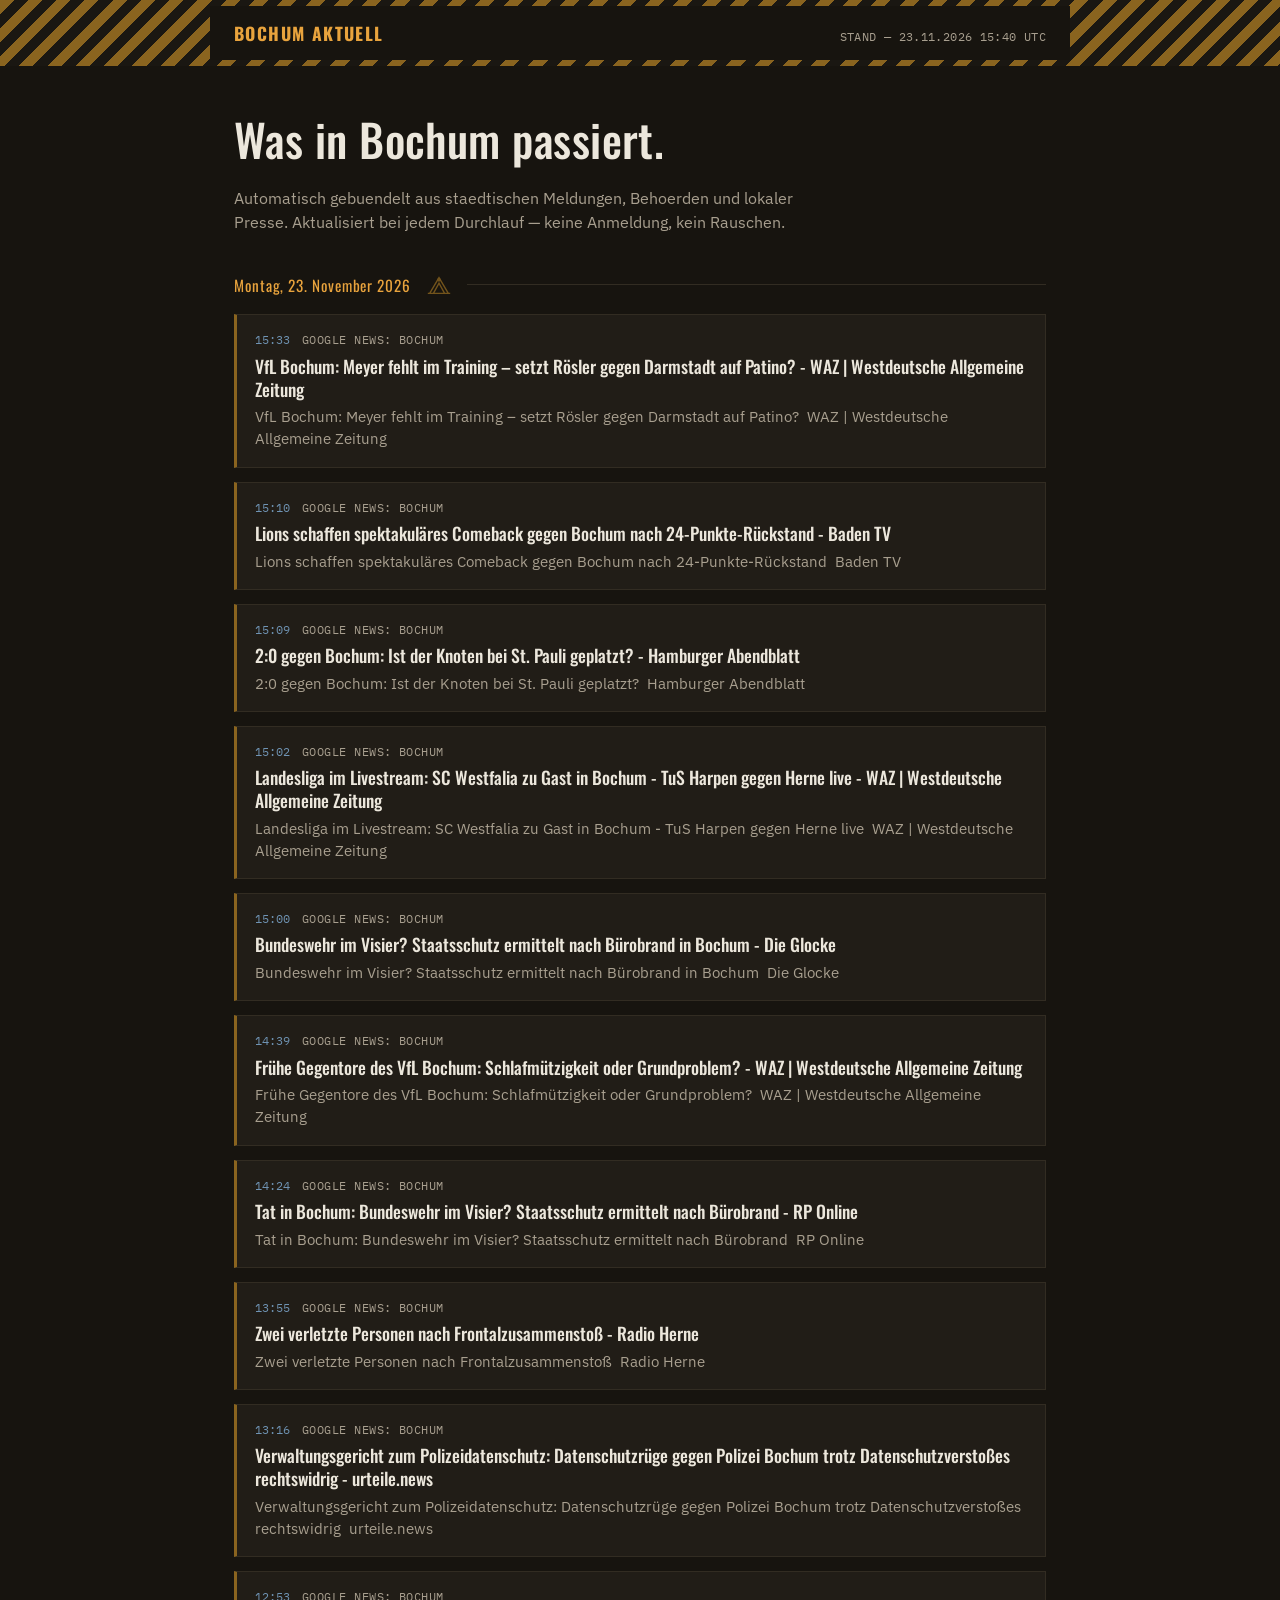
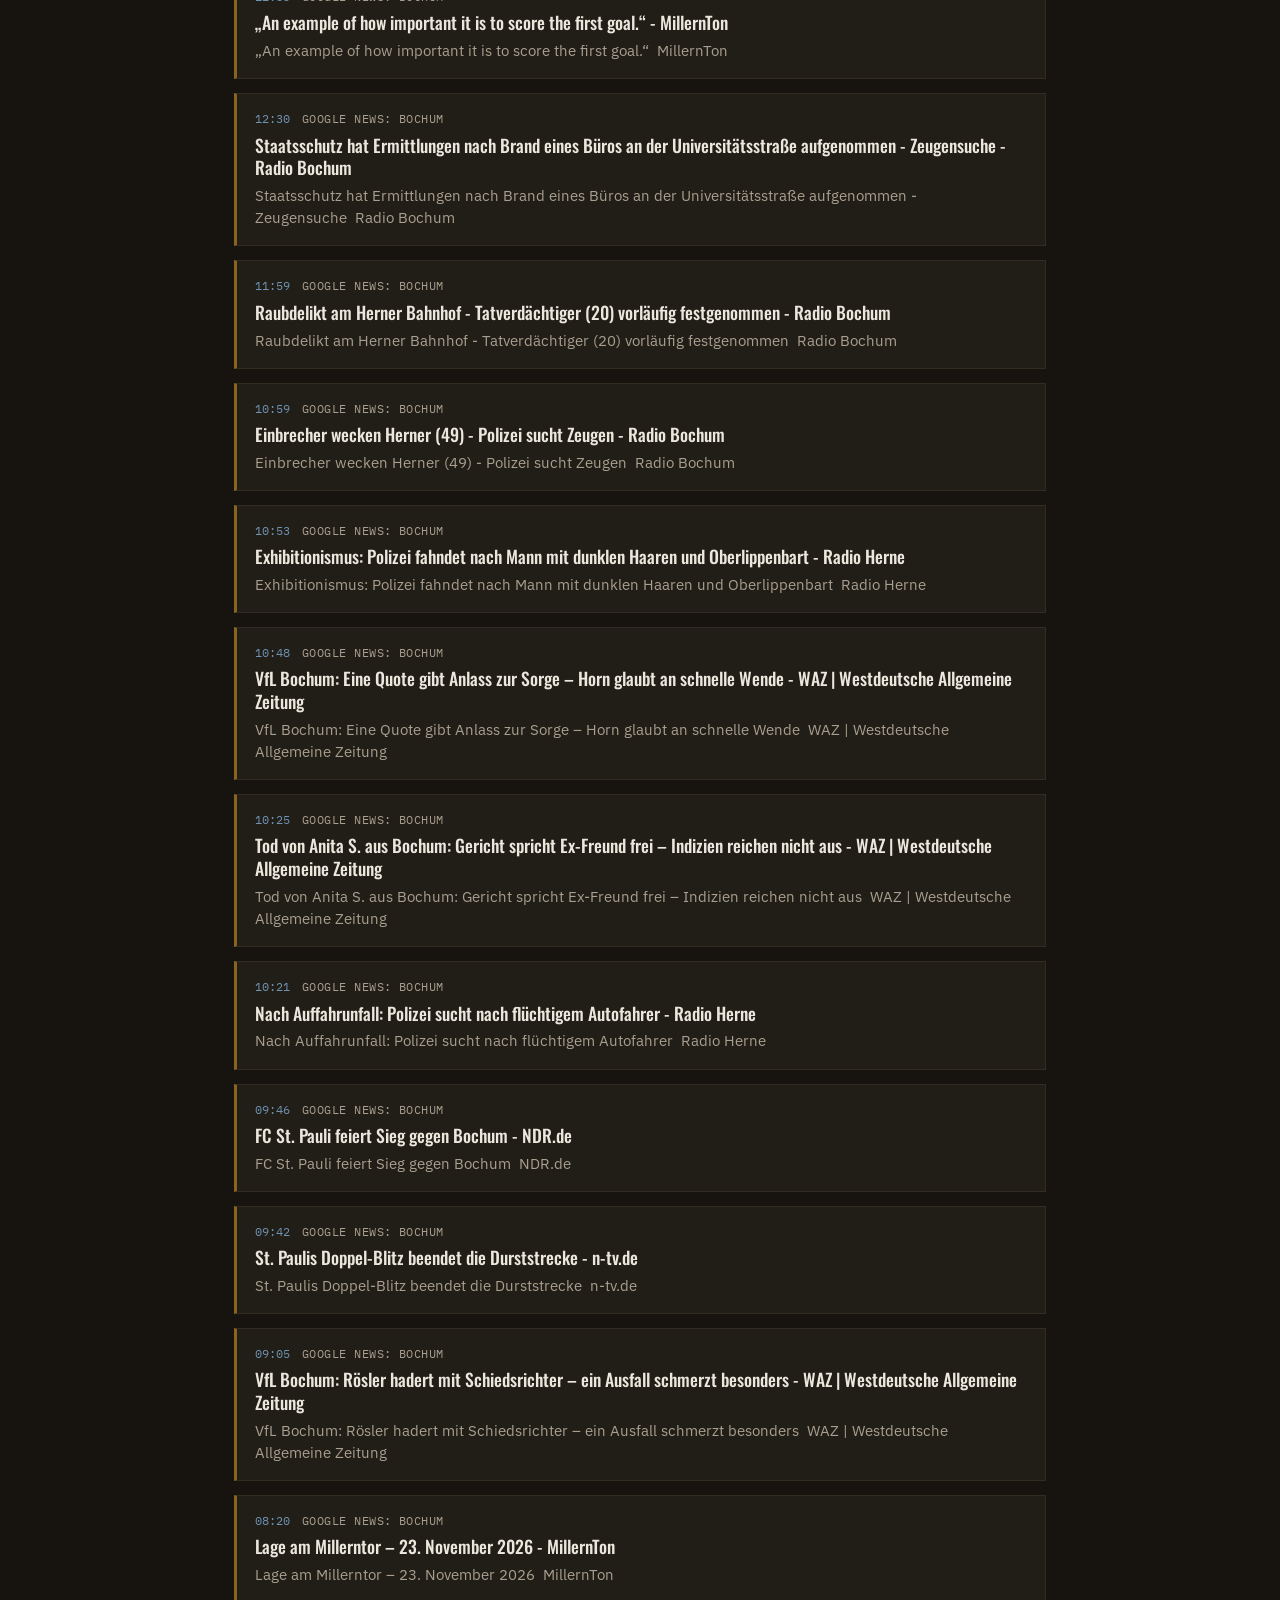
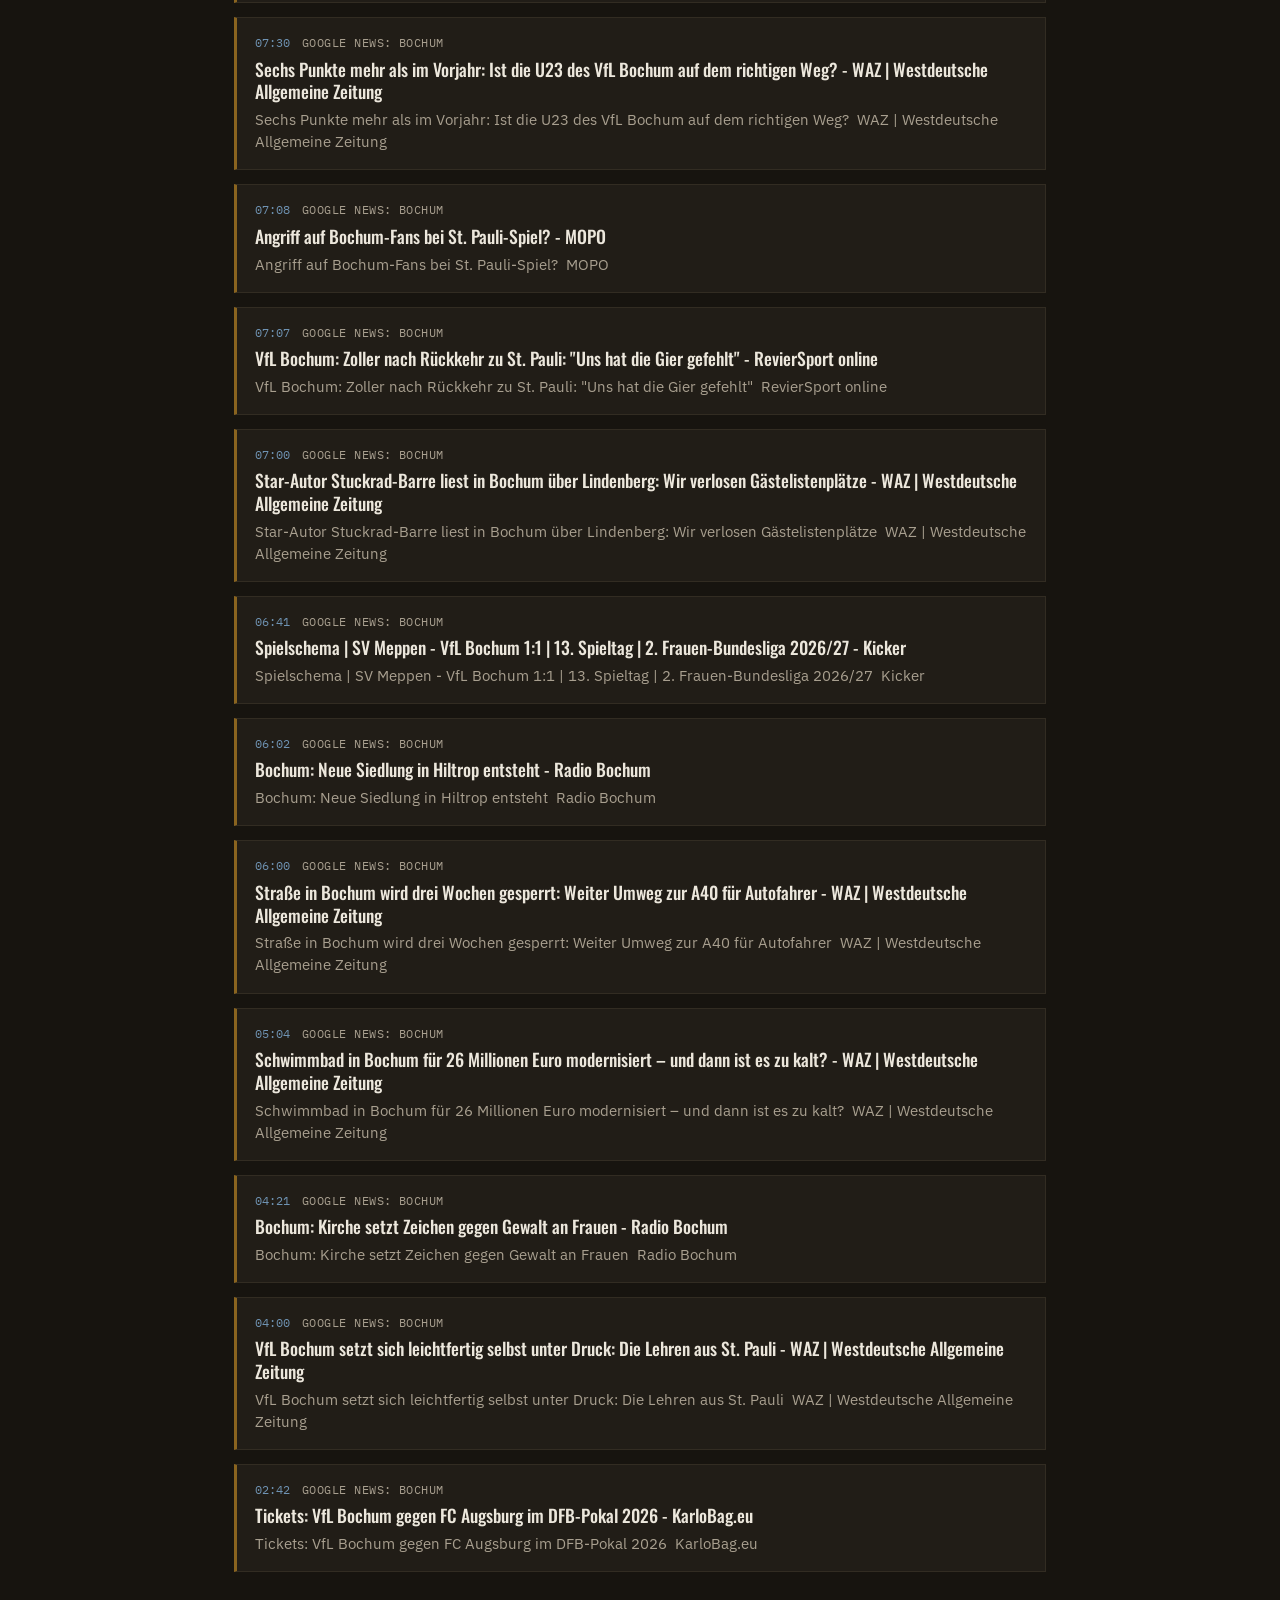
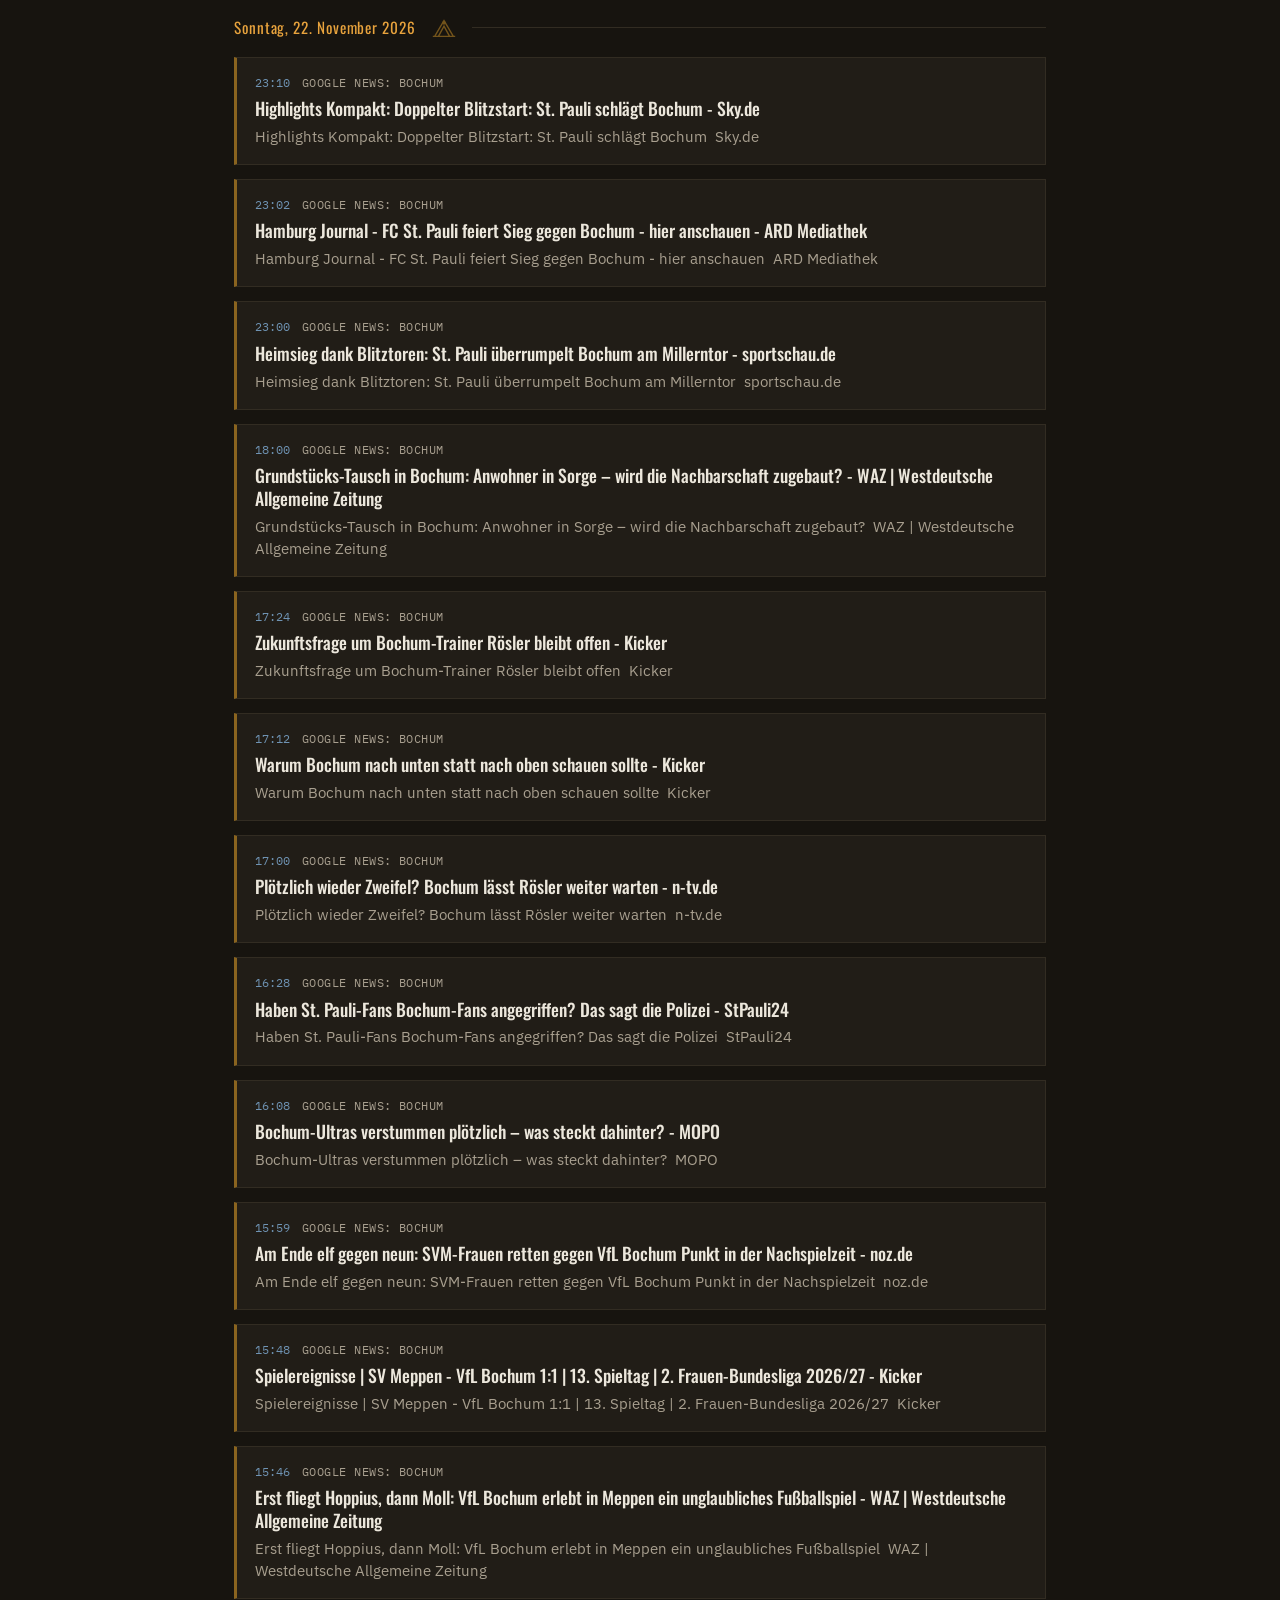
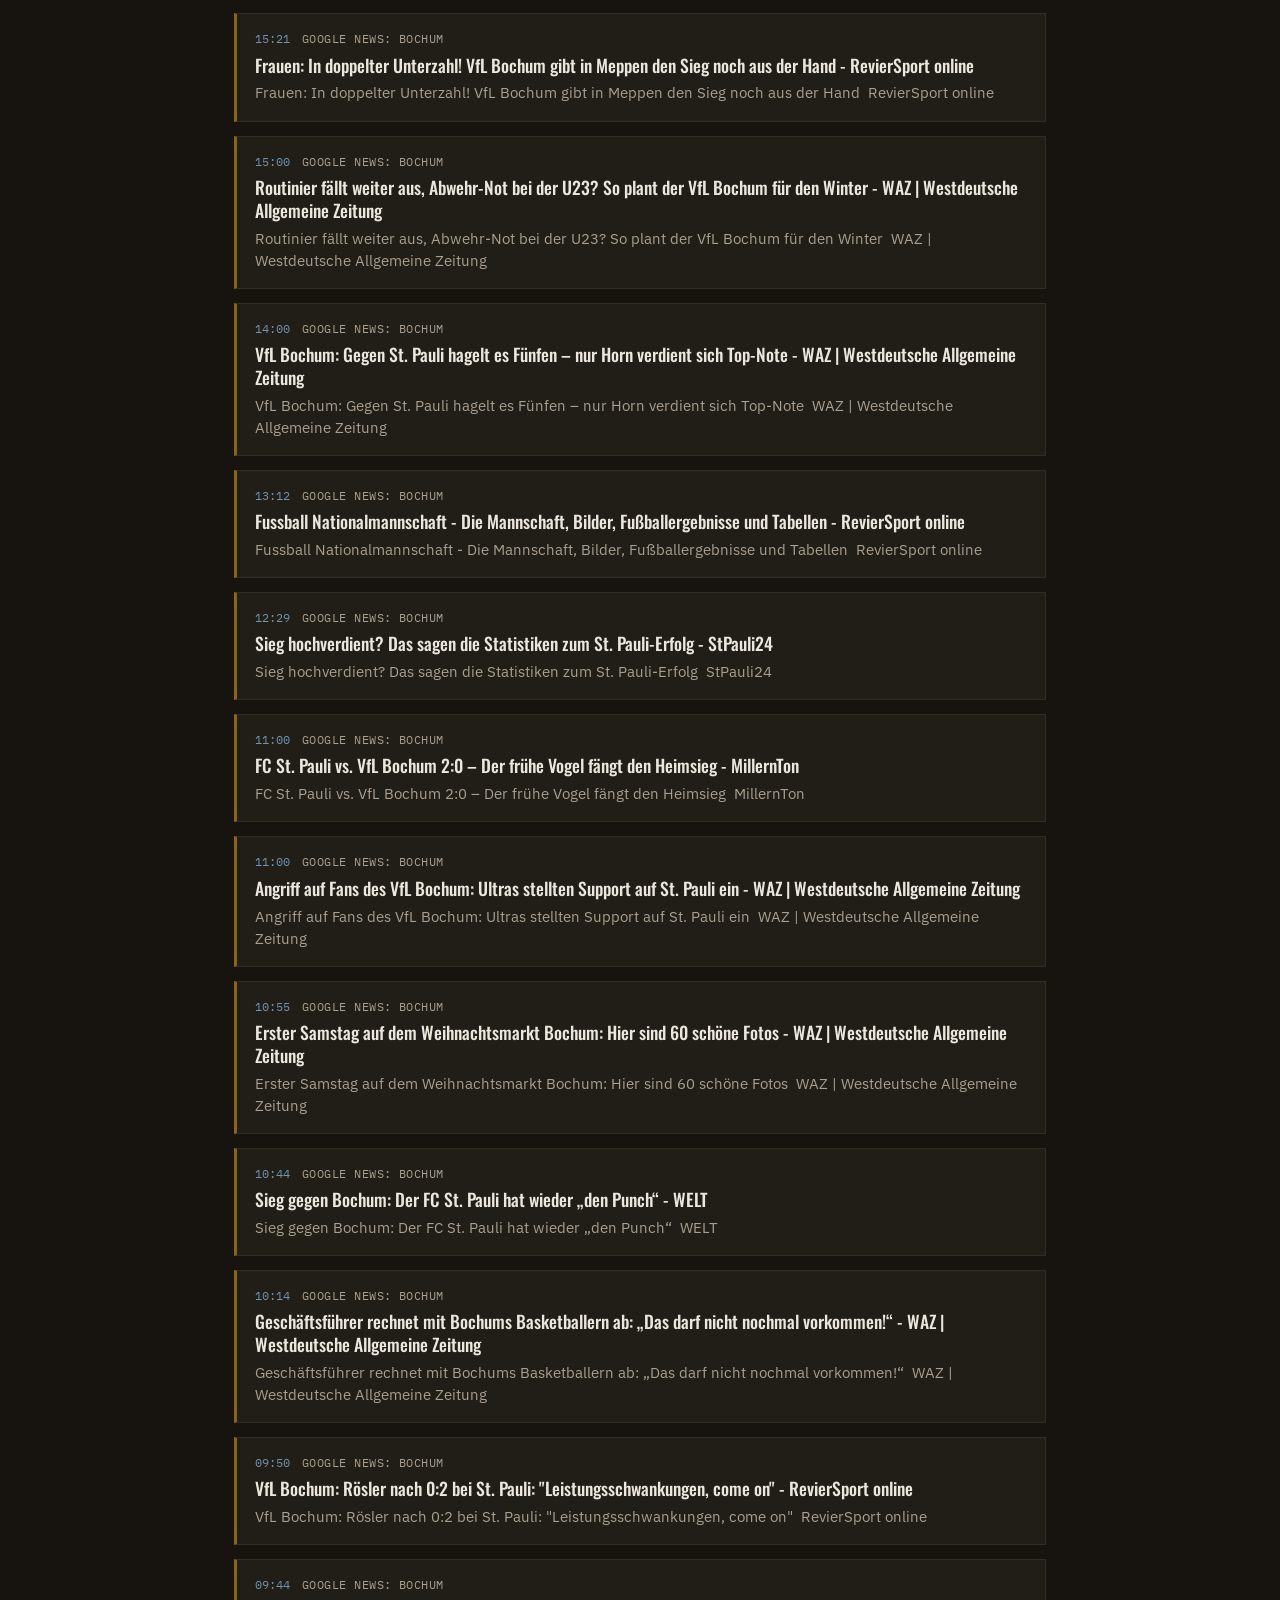
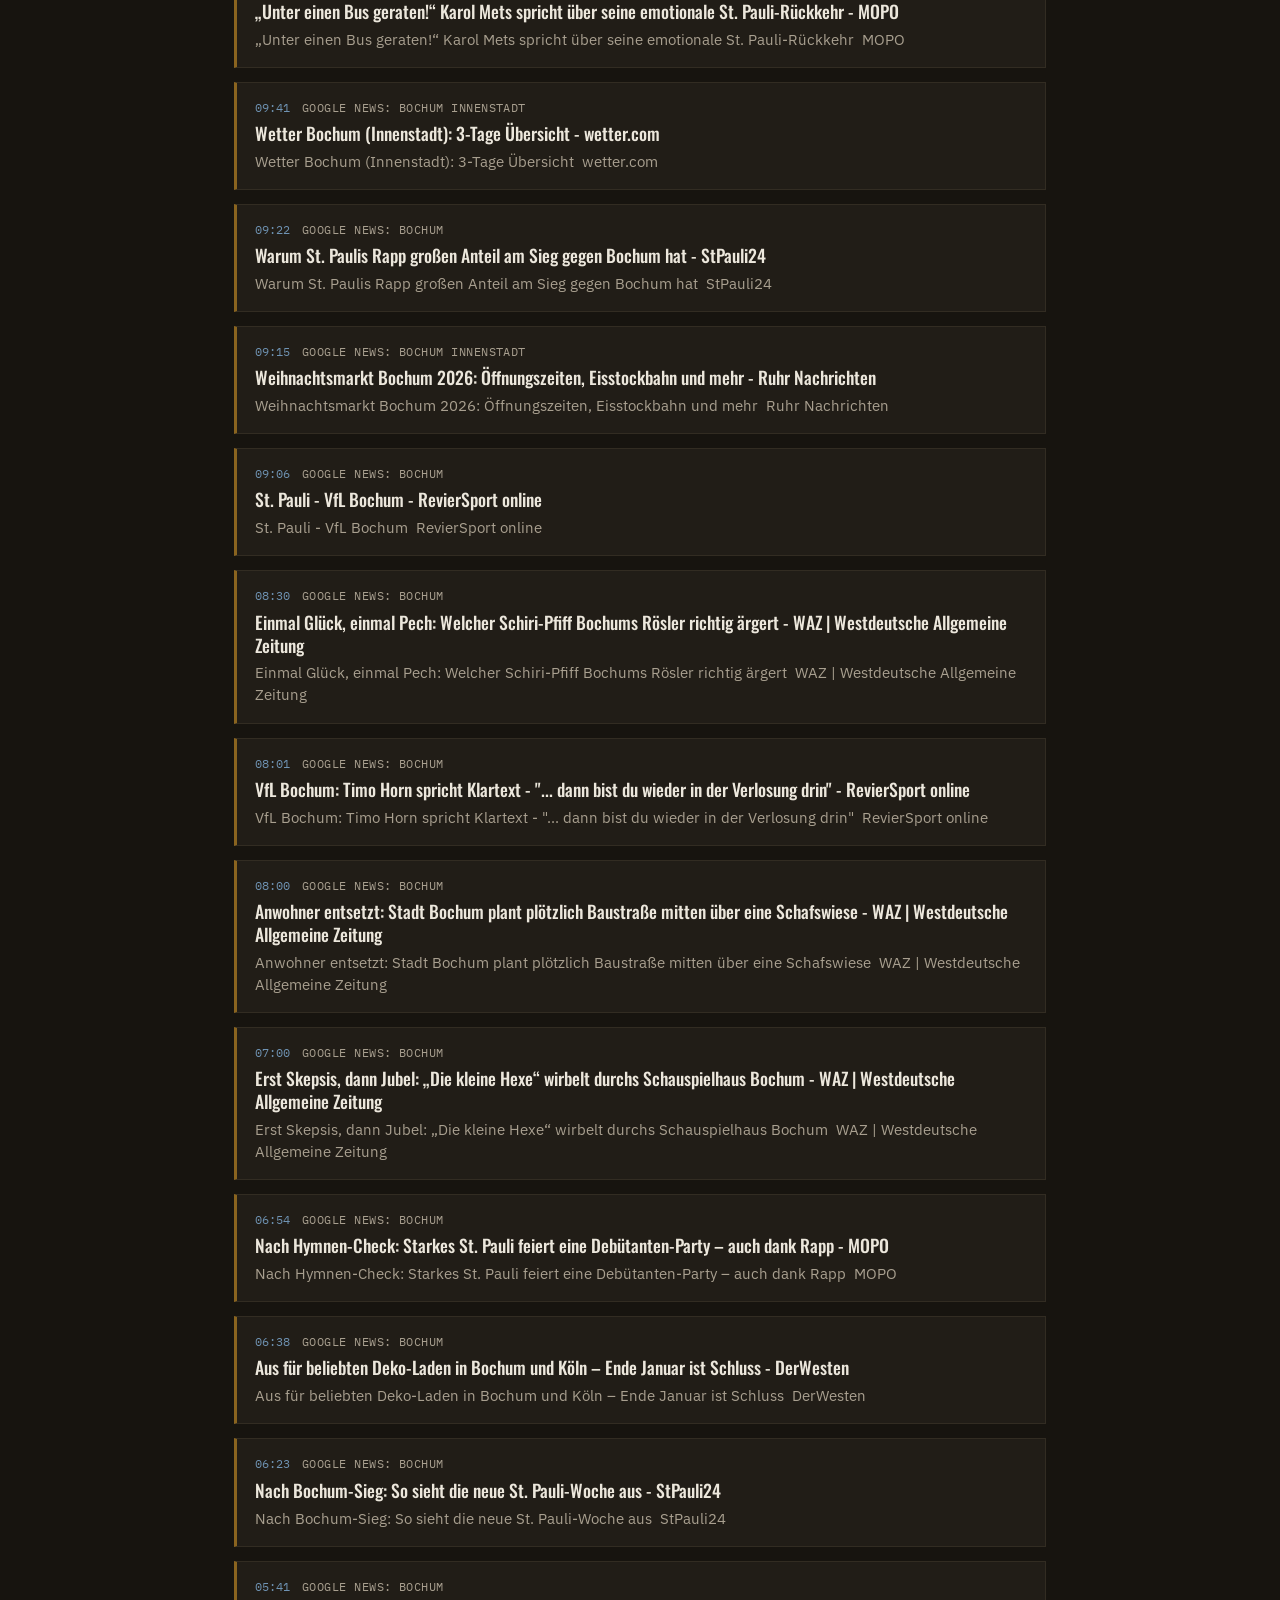
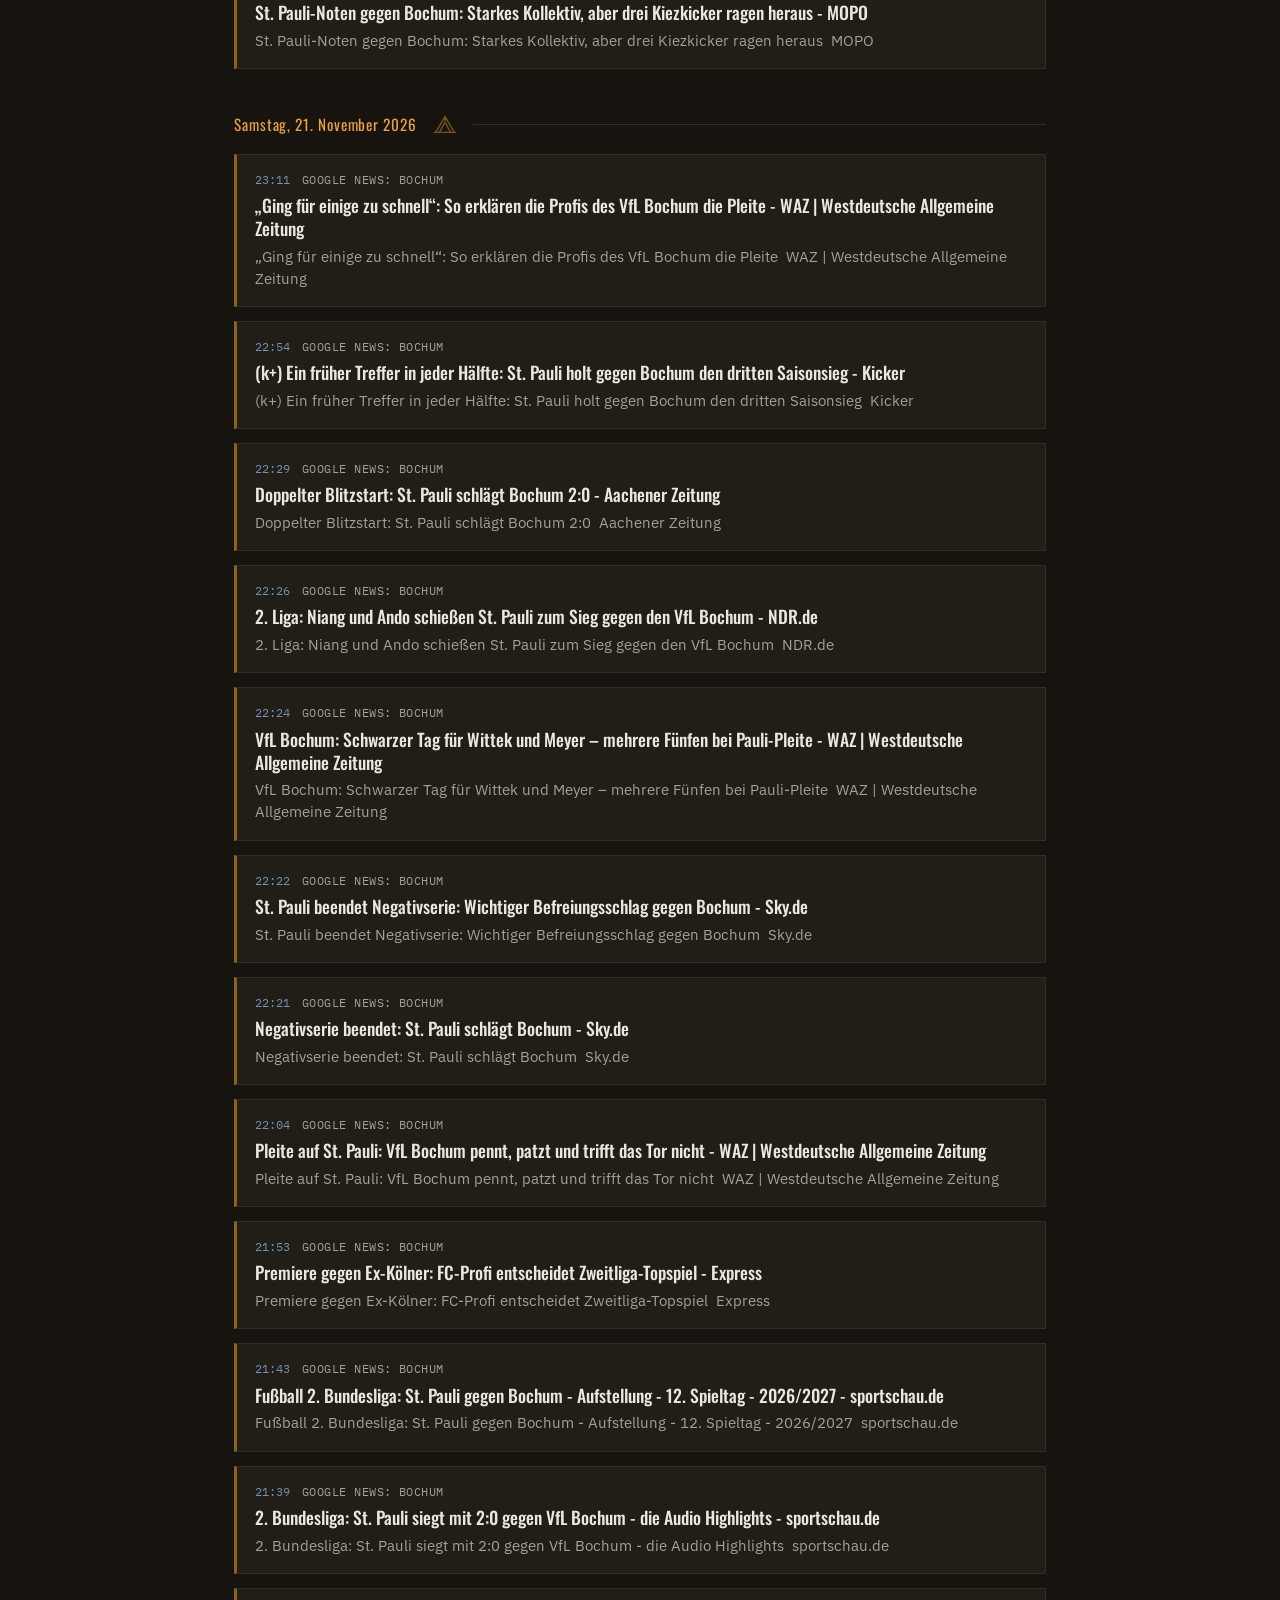
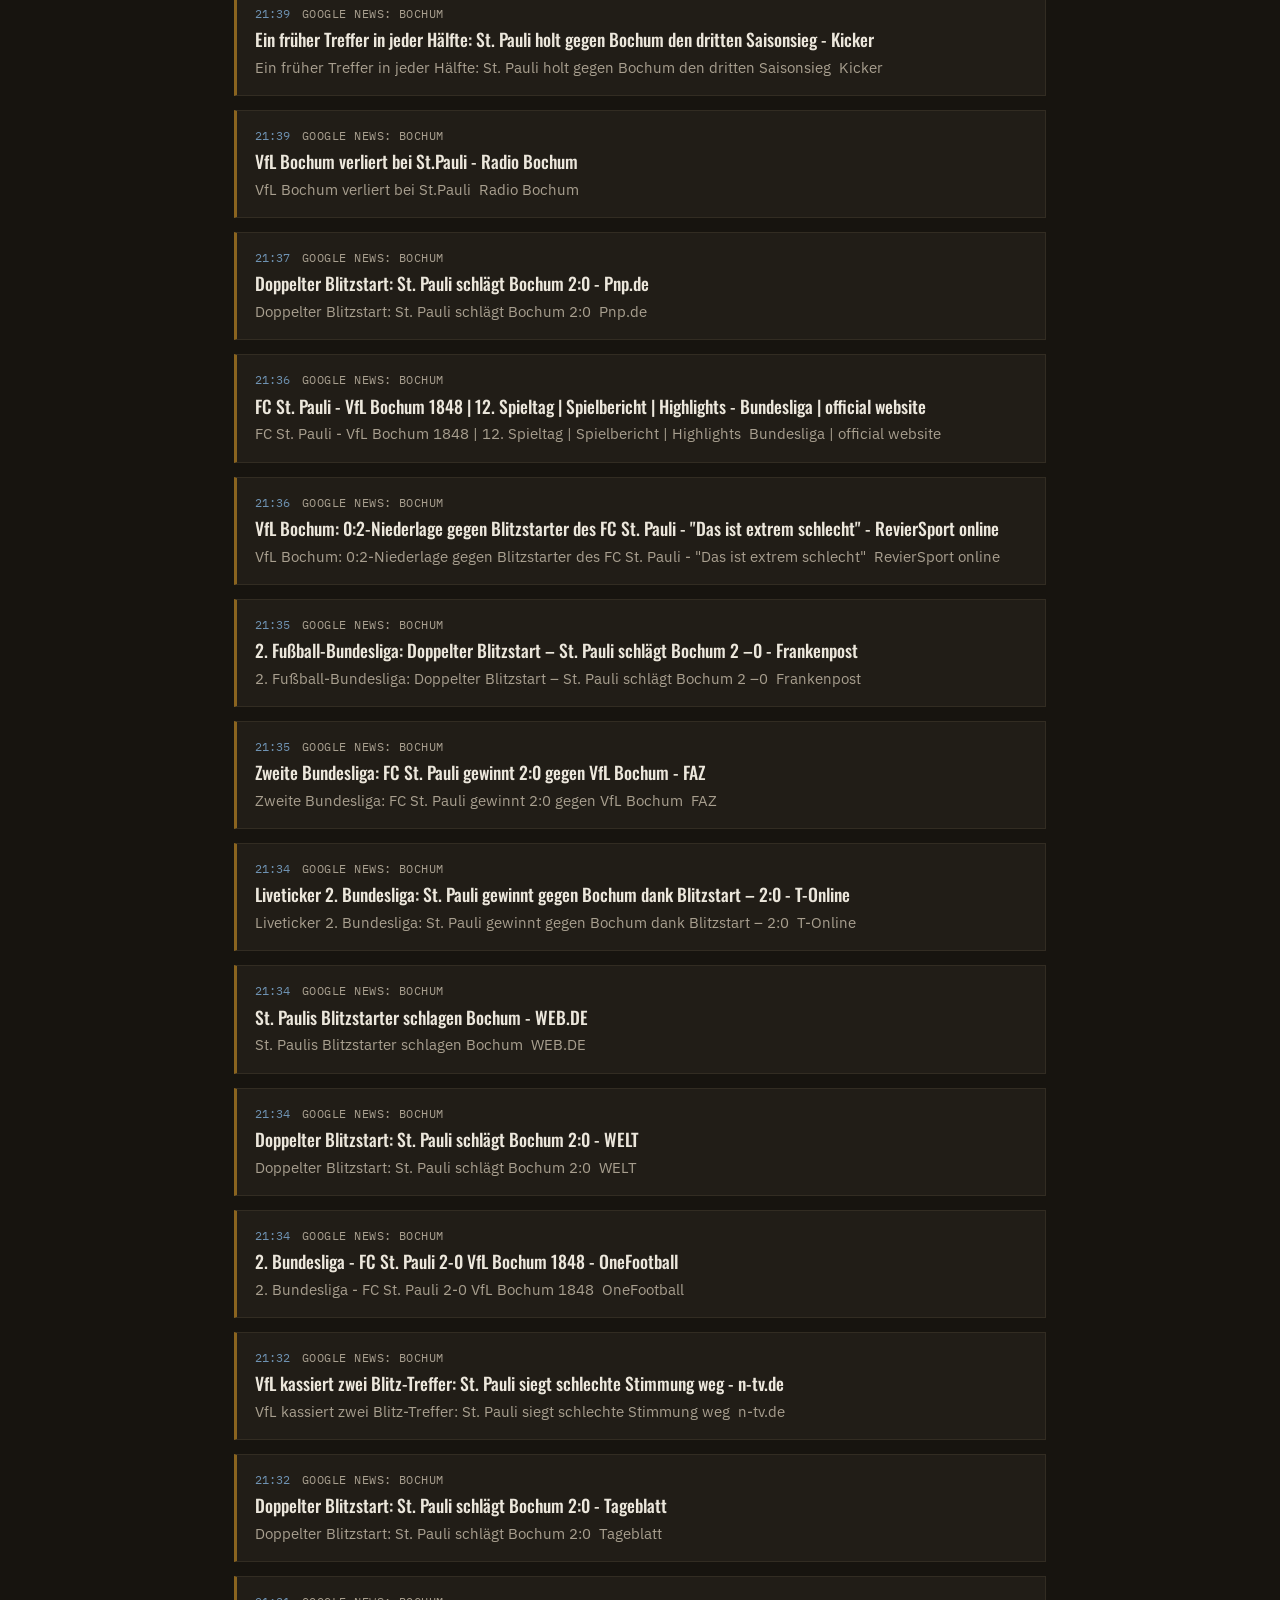
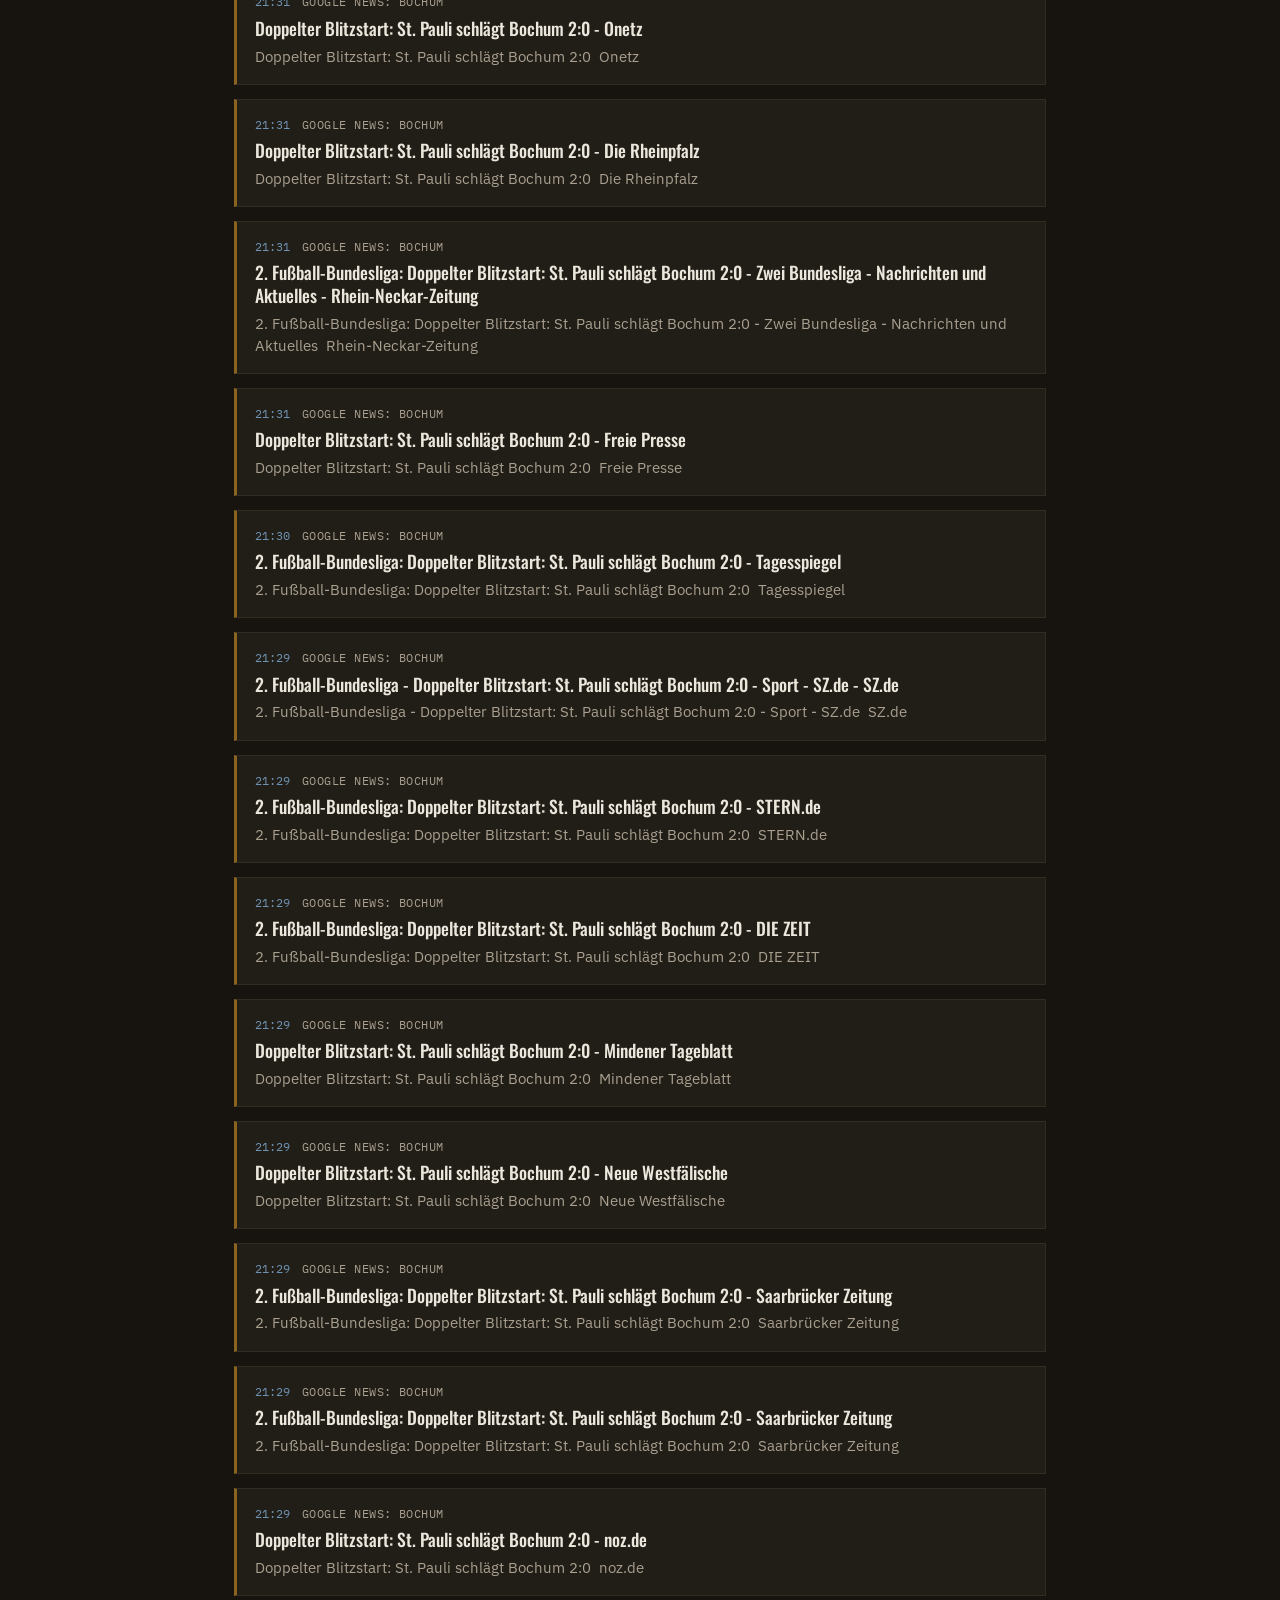
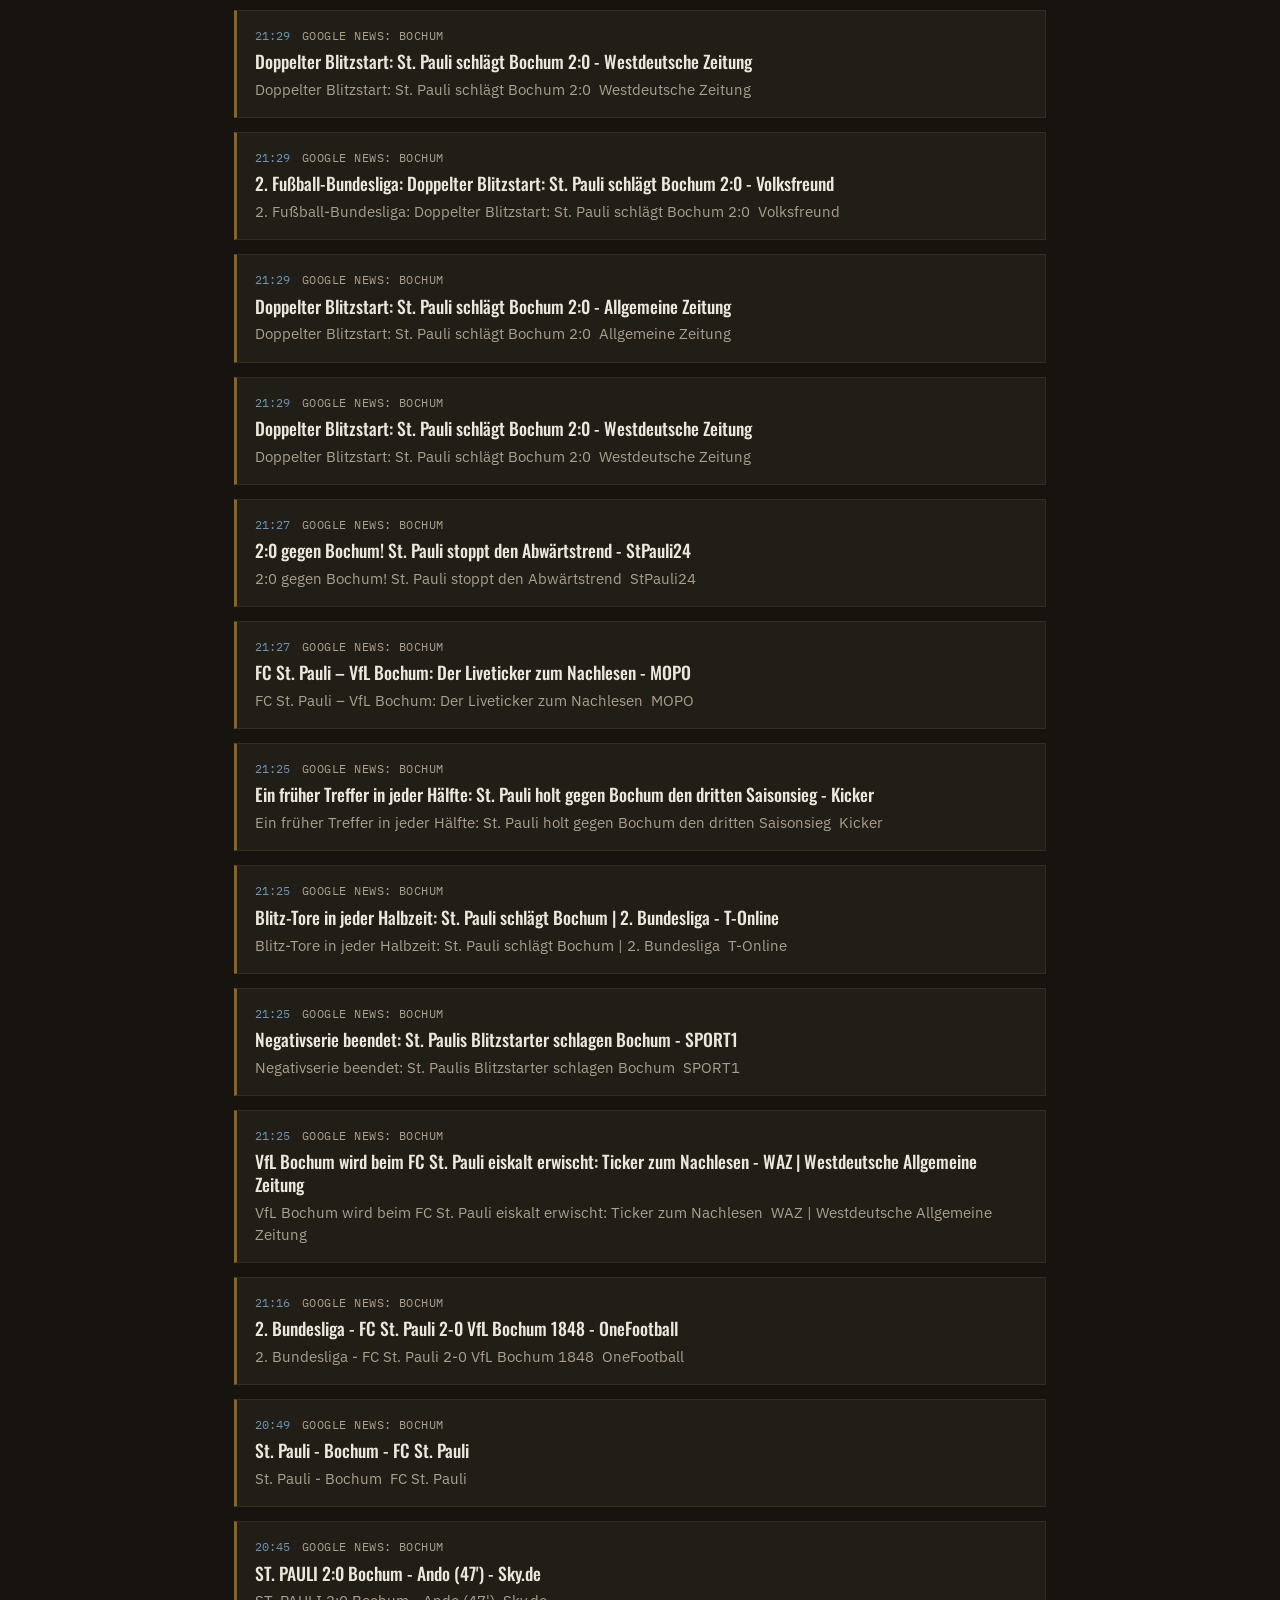
==== docs/index.html @ 1fe97b64 "Haberleri guncelle: 2026-11-23 15:40 UTC" ====
<!DOCTYPE html>
<html lang="de">
<head>
<meta charset="UTF-8">
<meta name="viewport" content="width=device-width, initial-scale=1.0">
<title>Bochum Aktuell &mdash; Lokale Nachrichten gebuendelt</title>
<meta name="description" content="Automatisch gebuendelte lokale Nachrichten aus Bochum.">
<link rel="preconnect" href="https://fonts.googleapis.com">
<link rel="preconnect" href="https://fonts.gstatic.com" crossorigin>
<link href="https://fonts.googleapis.com/css2?family=Oswald:wght@400;500;700&family=IBM+Plex+Sans:wght@400;500;600&family=IBM+Plex+Mono:wght@400;500&display=swap" rel="stylesheet">
<link rel="stylesheet" href="style.css">
</head>
<body>
<header class="shift-board">
  <div class="shift-board-inner">
    <span class="shift-label">BOCHUM AKTUELL</span>
    <span class="shift-status">STAND&nbsp;&mdash;&nbsp;23.11.2026 15:40 UTC</span>
  </div>
</header>

<main>
  <div class="intro">
    <h1>Was in Bochum passiert.</h1>
    <p>Automatisch gebuendelt aus staedtischen Meldungen, Behoerden und lokaler Presse. Aktualisiert bei jedem Durchlauf &mdash; keine Anmeldung, kein Rauschen.</p>
  </div>

  
<section class="day-group">
  <div class="day-divider">
    <span class="day-label">Montag, 23. November 2026</span>
    <svg class="headframe" viewBox="0 0 60 40" aria-hidden="true">
      <path d="M10 38 L30 4 L50 38 M18 38 L30 16 L42 38 M6 38 H54" />
      <circle cx="30" cy="9" r="2.4" />
    </svg>
  </div>
  <div class="card-grid">
    
<article class="card">
  <div class="card-meta">
    <span class="card-time">15:33</span>
    <span class="card-source">Google News: Bochum</span>
  </div>
  <h3 class="card-title"><a href="https://news.google.com/rss/articles/[base64]?oc=5" target="_blank" rel="noopener">VfL Bochum: Meyer fehlt im Training – setzt Rösler gegen Darmstadt auf Patino? - WAZ | Westdeutsche Allgemeine Zeitung</a></h3>
  <p class="card-summary">VfL Bochum: Meyer fehlt im Training – setzt Rösler gegen Darmstadt auf Patino?&nbsp;&nbsp;WAZ | Westdeutsche Allgemeine Zeitung</p>
</article>

<article class="card">
  <div class="card-meta">
    <span class="card-time">15:10</span>
    <span class="card-source">Google News: Bochum</span>
  </div>
  <h3 class="card-title"><a href="https://news.google.com/rss/articles/[base64]?oc=5" target="_blank" rel="noopener">Lions schaffen spektakuläres Comeback gegen Bochum nach 24-Punkte-Rückstand - Baden TV</a></h3>
  <p class="card-summary">Lions schaffen spektakuläres Comeback gegen Bochum nach 24-Punkte-Rückstand&nbsp;&nbsp;Baden TV</p>
</article>

<article class="card">
  <div class="card-meta">
    <span class="card-time">15:09</span>
    <span class="card-source">Google News: Bochum</span>
  </div>
  <h3 class="card-title"><a href="https://news.google.com/rss/articles/[base64]?oc=5" target="_blank" rel="noopener">2:0 gegen Bochum: Ist der Knoten bei St. Pauli geplatzt? - Hamburger Abendblatt</a></h3>
  <p class="card-summary">2:0 gegen Bochum: Ist der Knoten bei St. Pauli geplatzt?&nbsp;&nbsp;Hamburger Abendblatt</p>
</article>

<article class="card">
  <div class="card-meta">
    <span class="card-time">15:02</span>
    <span class="card-source">Google News: Bochum</span>
  </div>
  <h3 class="card-title"><a href="https://news.google.com/rss/articles/[base64]?oc=5" target="_blank" rel="noopener">Landesliga im Livestream: SC Westfalia zu Gast in Bochum - TuS Harpen gegen Herne live - WAZ | Westdeutsche Allgemeine Zeitung</a></h3>
  <p class="card-summary">Landesliga im Livestream: SC Westfalia zu Gast in Bochum - TuS Harpen gegen Herne live&nbsp;&nbsp;WAZ | Westdeutsche Allgemeine Zeitung</p>
</article>

<article class="card">
  <div class="card-meta">
    <span class="card-time">15:00</span>
    <span class="card-source">Google News: Bochum</span>
  </div>
  <h3 class="card-title"><a href="https://news.google.com/rss/articles/[base64]?oc=5" target="_blank" rel="noopener">Bundeswehr im Visier? Staatsschutz ermittelt nach Bürobrand in Bochum - Die Glocke</a></h3>
  <p class="card-summary">Bundeswehr im Visier? Staatsschutz ermittelt nach Bürobrand in Bochum&nbsp;&nbsp;Die Glocke</p>
</article>

<article class="card">
  <div class="card-meta">
    <span class="card-time">14:39</span>
    <span class="card-source">Google News: Bochum</span>
  </div>
  <h3 class="card-title"><a href="https://news.google.com/rss/articles/[base64]?oc=5" target="_blank" rel="noopener">Frühe Gegentore des VfL Bochum: Schlafmützigkeit oder Grundproblem? - WAZ | Westdeutsche Allgemeine Zeitung</a></h3>
  <p class="card-summary">Frühe Gegentore des VfL Bochum: Schlafmützigkeit oder Grundproblem?&nbsp;&nbsp;WAZ | Westdeutsche Allgemeine Zeitung</p>
</article>

<article class="card">
  <div class="card-meta">
    <span class="card-time">14:24</span>
    <span class="card-source">Google News: Bochum</span>
  </div>
  <h3 class="card-title"><a href="https://news.google.com/rss/articles/[base64]?oc=5" target="_blank" rel="noopener">Tat in Bochum: Bundeswehr im Visier? Staatsschutz ermittelt nach Bürobrand - RP Online</a></h3>
  <p class="card-summary">Tat in Bochum: Bundeswehr im Visier? Staatsschutz ermittelt nach Bürobrand&nbsp;&nbsp;RP Online</p>
</article>

<article class="card">
  <div class="card-meta">
    <span class="card-time">13:55</span>
    <span class="card-source">Google News: Bochum</span>
  </div>
  <h3 class="card-title"><a href="https://news.google.com/rss/articles/[base64]?oc=5" target="_blank" rel="noopener">Zwei verletzte Personen nach Frontalzusammenstoß - Radio Herne</a></h3>
  <p class="card-summary">Zwei verletzte Personen nach Frontalzusammenstoß&nbsp;&nbsp;Radio Herne</p>
</article>

<article class="card">
  <div class="card-meta">
    <span class="card-time">13:16</span>
    <span class="card-source">Google News: Bochum</span>
  </div>
  <h3 class="card-title"><a href="https://news.google.com/rss/articles/[base64]?oc=5" target="_blank" rel="noopener">Verwaltungsgericht zum Polizeidatenschutz: Datenschutzrüge gegen Polizei Bochum trotz Datenschutzverstoßes rechtswidrig - urteile.news</a></h3>
  <p class="card-summary">Verwaltungsgericht zum Polizeidatenschutz: Datenschutzrüge gegen Polizei Bochum trotz Datenschutzverstoßes rechtswidrig&nbsp;&nbsp;urteile.news</p>
</article>

<article class="card">
  <div class="card-meta">
    <span class="card-time">12:53</span>
    <span class="card-source">Google News: Bochum</span>
  </div>
  <h3 class="card-title"><a href="https://news.google.com/rss/articles/[base64]?oc=5" target="_blank" rel="noopener">„An example of how important it is to score the first goal.“ - MillernTon</a></h3>
  <p class="card-summary">„An example of how important it is to score the first goal.“&nbsp;&nbsp;MillernTon</p>
</article>

<article class="card">
  <div class="card-meta">
    <span class="card-time">12:30</span>
    <span class="card-source">Google News: Bochum</span>
  </div>
  <h3 class="card-title"><a href="https://news.google.com/rss/articles/[base64]?oc=5" target="_blank" rel="noopener">Staatsschutz hat Ermittlungen nach Brand eines Büros an der Universitätsstraße aufgenommen - Zeugensuche - Radio Bochum</a></h3>
  <p class="card-summary">Staatsschutz hat Ermittlungen nach Brand eines Büros an der Universitätsstraße aufgenommen - Zeugensuche&nbsp;&nbsp;Radio Bochum</p>
</article>

<article class="card">
  <div class="card-meta">
    <span class="card-time">11:59</span>
    <span class="card-source">Google News: Bochum</span>
  </div>
  <h3 class="card-title"><a href="https://news.google.com/rss/articles/[base64]?oc=5" target="_blank" rel="noopener">Raubdelikt am Herner Bahnhof - Tatverdächtiger (20) vorläufig festgenommen - Radio Bochum</a></h3>
  <p class="card-summary">Raubdelikt am Herner Bahnhof - Tatverdächtiger (20) vorläufig festgenommen&nbsp;&nbsp;Radio Bochum</p>
</article>

<article class="card">
  <div class="card-meta">
    <span class="card-time">10:59</span>
    <span class="card-source">Google News: Bochum</span>
  </div>
  <h3 class="card-title"><a href="https://news.google.com/rss/articles/[base64]?oc=5" target="_blank" rel="noopener">Einbrecher wecken Herner (49) - Polizei sucht Zeugen - Radio Bochum</a></h3>
  <p class="card-summary">Einbrecher wecken Herner (49) - Polizei sucht Zeugen&nbsp;&nbsp;Radio Bochum</p>
</article>

<article class="card">
  <div class="card-meta">
    <span class="card-time">10:53</span>
    <span class="card-source">Google News: Bochum</span>
  </div>
  <h3 class="card-title"><a href="https://news.google.com/rss/articles/[base64]?oc=5" target="_blank" rel="noopener">Exhibitionismus: Polizei fahndet nach Mann mit dunklen Haaren und Oberlippenbart - Radio Herne</a></h3>
  <p class="card-summary">Exhibitionismus: Polizei fahndet nach Mann mit dunklen Haaren und Oberlippenbart&nbsp;&nbsp;Radio Herne</p>
</article>

<article class="card">
  <div class="card-meta">
    <span class="card-time">10:48</span>
    <span class="card-source">Google News: Bochum</span>
  </div>
  <h3 class="card-title"><a href="https://news.google.com/rss/articles/[base64]?oc=5" target="_blank" rel="noopener">VfL Bochum: Eine Quote gibt Anlass zur Sorge – Horn glaubt an schnelle Wende - WAZ | Westdeutsche Allgemeine Zeitung</a></h3>
  <p class="card-summary">VfL Bochum: Eine Quote gibt Anlass zur Sorge – Horn glaubt an schnelle Wende&nbsp;&nbsp;WAZ | Westdeutsche Allgemeine Zeitung</p>
</article>

<article class="card">
  <div class="card-meta">
    <span class="card-time">10:25</span>
    <span class="card-source">Google News: Bochum</span>
  </div>
  <h3 class="card-title"><a href="https://news.google.com/rss/articles/[base64]?oc=5" target="_blank" rel="noopener">Tod von Anita S. aus Bochum: Gericht spricht Ex‑Freund frei – Indizien reichen nicht aus - WAZ | Westdeutsche Allgemeine Zeitung</a></h3>
  <p class="card-summary">Tod von Anita S. aus Bochum: Gericht spricht Ex‑Freund frei – Indizien reichen nicht aus&nbsp;&nbsp;WAZ | Westdeutsche Allgemeine Zeitung</p>
</article>

<article class="card">
  <div class="card-meta">
    <span class="card-time">10:21</span>
    <span class="card-source">Google News: Bochum</span>
  </div>
  <h3 class="card-title"><a href="https://news.google.com/rss/articles/[base64]?oc=5" target="_blank" rel="noopener">Nach Auffahrunfall: Polizei sucht nach flüchtigem Autofahrer - Radio Herne</a></h3>
  <p class="card-summary">Nach Auffahrunfall: Polizei sucht nach flüchtigem Autofahrer&nbsp;&nbsp;Radio Herne</p>
</article>

<article class="card">
  <div class="card-meta">
    <span class="card-time">09:46</span>
    <span class="card-source">Google News: Bochum</span>
  </div>
  <h3 class="card-title"><a href="https://news.google.com/rss/articles/[base64]?oc=5" target="_blank" rel="noopener">FC St. Pauli feiert Sieg gegen Bochum - NDR.de</a></h3>
  <p class="card-summary">FC St. Pauli feiert Sieg gegen Bochum&nbsp;&nbsp;NDR.de</p>
</article>

<article class="card">
  <div class="card-meta">
    <span class="card-time">09:42</span>
    <span class="card-source">Google News: Bochum</span>
  </div>
  <h3 class="card-title"><a href="https://news.google.com/rss/articles/[base64]?oc=5" target="_blank" rel="noopener">St. Paulis Doppel-Blitz beendet die Durststrecke - n-tv.de</a></h3>
  <p class="card-summary">St. Paulis Doppel-Blitz beendet die Durststrecke&nbsp;&nbsp;n-tv.de</p>
</article>

<article class="card">
  <div class="card-meta">
    <span class="card-time">09:05</span>
    <span class="card-source">Google News: Bochum</span>
  </div>
  <h3 class="card-title"><a href="https://news.google.com/rss/articles/[base64]?oc=5" target="_blank" rel="noopener">VfL Bochum: Rösler hadert mit Schiedsrichter – ein Ausfall schmerzt besonders - WAZ | Westdeutsche Allgemeine Zeitung</a></h3>
  <p class="card-summary">VfL Bochum: Rösler hadert mit Schiedsrichter – ein Ausfall schmerzt besonders&nbsp;&nbsp;WAZ | Westdeutsche Allgemeine Zeitung</p>
</article>

<article class="card">
  <div class="card-meta">
    <span class="card-time">08:20</span>
    <span class="card-source">Google News: Bochum</span>
  </div>
  <h3 class="card-title"><a href="https://news.google.com/rss/articles/CBMieEFVX3lxTE14cUM2MWhWQUFDS1A3TnRZMElOWFhraWswNzA1TTY0c29FV296eXR4YVVtRjU3RWtqSnQyb2gybGdtRmpESTlIRGlLOFcwckY5ZVFZVHZib0JIVHI0TElQUzJFOW1kenFtZTF2MkJuX0lUWDNjNDgtag?oc=5" target="_blank" rel="noopener">Lage am Millerntor – 23. November 2026 - MillernTon</a></h3>
  <p class="card-summary">Lage am Millerntor – 23. November 2026&nbsp;&nbsp;MillernTon</p>
</article>

<article class="card">
  <div class="card-meta">
    <span class="card-time">07:30</span>
    <span class="card-source">Google News: Bochum</span>
  </div>
  <h3 class="card-title"><a href="https://news.google.com/rss/articles/[base64]?oc=5" target="_blank" rel="noopener">Sechs Punkte mehr als im Vorjahr: Ist die U23 des VfL Bochum auf dem richtigen Weg? - WAZ | Westdeutsche Allgemeine Zeitung</a></h3>
  <p class="card-summary">Sechs Punkte mehr als im Vorjahr: Ist die U23 des VfL Bochum auf dem richtigen Weg?&nbsp;&nbsp;WAZ | Westdeutsche Allgemeine Zeitung</p>
</article>

<article class="card">
  <div class="card-meta">
    <span class="card-time">07:08</span>
    <span class="card-source">Google News: Bochum</span>
  </div>
  <h3 class="card-title"><a href="https://news.google.com/rss/articles/[base64]?oc=5" target="_blank" rel="noopener">Angriff auf Bochum-Fans bei St. Pauli-Spiel? - MOPO</a></h3>
  <p class="card-summary">Angriff auf Bochum-Fans bei St. Pauli-Spiel?&nbsp;&nbsp;MOPO</p>
</article>

<article class="card">
  <div class="card-meta">
    <span class="card-time">07:07</span>
    <span class="card-source">Google News: Bochum</span>
  </div>
  <h3 class="card-title"><a href="https://news.google.com/rss/articles/[base64]?oc=5" target="_blank" rel="noopener">VfL Bochum: Zoller nach Rückkehr zu St. Pauli: "Uns hat die Gier gefehlt" - RevierSport online</a></h3>
  <p class="card-summary">VfL Bochum: Zoller nach Rückkehr zu St. Pauli: "Uns hat die Gier gefehlt"&nbsp;&nbsp;RevierSport online</p>
</article>

<article class="card">
  <div class="card-meta">
    <span class="card-time">07:00</span>
    <span class="card-source">Google News: Bochum</span>
  </div>
  <h3 class="card-title"><a href="https://news.google.com/rss/articles/[base64]?oc=5" target="_blank" rel="noopener">Star-Autor Stuckrad-Barre liest in Bochum über Lindenberg: Wir verlosen Gästelistenplätze - WAZ | Westdeutsche Allgemeine Zeitung</a></h3>
  <p class="card-summary">Star-Autor Stuckrad-Barre liest in Bochum über Lindenberg: Wir verlosen Gästelistenplätze&nbsp;&nbsp;WAZ | Westdeutsche Allgemeine Zeitung</p>
</article>

<article class="card">
  <div class="card-meta">
    <span class="card-time">06:41</span>
    <span class="card-source">Google News: Bochum</span>
  </div>
  <h3 class="card-title"><a href="https://news.google.com/rss/articles/CBMiiwFBVV95cUxObk5DdTh1aFNabTFXcFNSVThJZm90NzBHRHc2WFNvTEVmd3MxWmhRRnpRQWctc0g5SFBoSFViNWgzSnZyalpRTnZHZktxNHdNZXppWkhyQVdXdHlYMkNZVWdRcWxRaU1SNkJTSkxnek9NbXNlS1ctNkd0NFgwd0hCMHE2ZWVKdFpwckx3?oc=5" target="_blank" rel="noopener">Spielschema | SV Meppen - VfL Bochum 1:1 | 13. Spieltag | 2. Frauen-Bundesliga 2026/27 - Kicker</a></h3>
  <p class="card-summary">Spielschema | SV Meppen - VfL Bochum 1:1 | 13. Spieltag | 2. Frauen-Bundesliga 2026/27&nbsp;&nbsp;Kicker</p>
</article>

<article class="card">
  <div class="card-meta">
    <span class="card-time">06:02</span>
    <span class="card-source">Google News: Bochum</span>
  </div>
  <h3 class="card-title"><a href="https://news.google.com/rss/articles/CBMiiwFBVV95cUxNTGU4eGw0T0M1V2doNF9OWERyMUpXb3V0OTZxdEtoMzZ1VUVUUW00VHRnbW1QWUZWNjlvQ2d5T3VmQnczZDNmSFA1R1A3SlhoOExGc0Z5TmMzdHNRYnNfTDlWYzlvM2VDYzg4WkVsUWJwYWRieUxuUHRZUDFWbGJ4YlhhT3JZOVFqaDlZ?oc=5" target="_blank" rel="noopener">Bochum: Neue Siedlung in Hiltrop entsteht - Radio Bochum</a></h3>
  <p class="card-summary">Bochum: Neue Siedlung in Hiltrop entsteht&nbsp;&nbsp;Radio Bochum</p>
</article>

<article class="card">
  <div class="card-meta">
    <span class="card-time">06:00</span>
    <span class="card-source">Google News: Bochum</span>
  </div>
  <h3 class="card-title"><a href="https://news.google.com/rss/articles/[base64]?oc=5" target="_blank" rel="noopener">Straße in Bochum wird drei Wochen gesperrt: Weiter Umweg zur A40 für Autofahrer - WAZ | Westdeutsche Allgemeine Zeitung</a></h3>
  <p class="card-summary">Straße in Bochum wird drei Wochen gesperrt: Weiter Umweg zur A40 für Autofahrer&nbsp;&nbsp;WAZ | Westdeutsche Allgemeine Zeitung</p>
</article>

<article class="card">
  <div class="card-meta">
    <span class="card-time">05:04</span>
    <span class="card-source">Google News: Bochum</span>
  </div>
  <h3 class="card-title"><a href="https://news.google.com/rss/articles/[base64]?oc=5" target="_blank" rel="noopener">Schwimmbad in Bochum für 26 Millionen Euro modernisiert – und dann ist es zu kalt? - WAZ | Westdeutsche Allgemeine Zeitung</a></h3>
  <p class="card-summary">Schwimmbad in Bochum für 26 Millionen Euro modernisiert – und dann ist es zu kalt?&nbsp;&nbsp;WAZ | Westdeutsche Allgemeine Zeitung</p>
</article>

<article class="card">
  <div class="card-meta">
    <span class="card-time">04:21</span>
    <span class="card-source">Google News: Bochum</span>
  </div>
  <h3 class="card-title"><a href="https://news.google.com/rss/articles/[base64]?oc=5" target="_blank" rel="noopener">Bochum: Kirche setzt Zeichen gegen Gewalt an Frauen - Radio Bochum</a></h3>
  <p class="card-summary">Bochum: Kirche setzt Zeichen gegen Gewalt an Frauen&nbsp;&nbsp;Radio Bochum</p>
</article>

<article class="card">
  <div class="card-meta">
    <span class="card-time">04:00</span>
    <span class="card-source">Google News: Bochum</span>
  </div>
  <h3 class="card-title"><a href="https://news.google.com/rss/articles/[base64]?oc=5" target="_blank" rel="noopener">VfL Bochum setzt sich leichtfertig selbst unter Druck: Die Lehren aus St. Pauli - WAZ | Westdeutsche Allgemeine Zeitung</a></h3>
  <p class="card-summary">VfL Bochum setzt sich leichtfertig selbst unter Druck: Die Lehren aus St. Pauli&nbsp;&nbsp;WAZ | Westdeutsche Allgemeine Zeitung</p>
</article>

<article class="card">
  <div class="card-meta">
    <span class="card-time">02:42</span>
    <span class="card-source">Google News: Bochum</span>
  </div>
  <h3 class="card-title"><a href="https://news.google.com/rss/articles/[base64]?oc=5" target="_blank" rel="noopener">Tickets: VfL Bochum gegen FC Augsburg im DFB-Pokal 2026 - KarloBag.eu</a></h3>
  <p class="card-summary">Tickets: VfL Bochum gegen FC Augsburg im DFB-Pokal 2026&nbsp;&nbsp;KarloBag.eu</p>
</article>

  </div>
</section>

<section class="day-group">
  <div class="day-divider">
    <span class="day-label">Sonntag, 22. November 2026</span>
    <svg class="headframe" viewBox="0 0 60 40" aria-hidden="true">
      <path d="M10 38 L30 4 L50 38 M18 38 L30 16 L42 38 M6 38 H54" />
      <circle cx="30" cy="9" r="2.4" />
    </svg>
  </div>
  <div class="card-grid">
    
<article class="card">
  <div class="card-meta">
    <span class="card-time">23:10</span>
    <span class="card-source">Google News: Bochum</span>
  </div>
  <h3 class="card-title"><a href="https://news.google.com/rss/articles/CBMifkFVX3lxTE5CRUNVdmFsai1XcXFrZVA4cWNrbGhhcS0zbkxZLVdTS3lyTDNpYUlwZm1CNkNfSU8zb192elFzQnJsSXJxNG1pTnFUVTBnZnRfZFV1cnM4NXlWamNlZm1yYXIzZDVoSl95OUMtNUN2aThBV2FaTWgwNlhNR2tsZw?oc=5" target="_blank" rel="noopener">Highlights Kompakt: Doppelter Blitzstart: St. Pauli schlägt Bochum - Sky.de</a></h3>
  <p class="card-summary">Highlights Kompakt: Doppelter Blitzstart: St. Pauli schlägt Bochum&nbsp;&nbsp;Sky.de</p>
</article>

<article class="card">
  <div class="card-meta">
    <span class="card-time">23:02</span>
    <span class="card-source">Google News: Bochum</span>
  </div>
  <h3 class="card-title"><a href="https://news.google.com/rss/articles/[base64]?oc=5" target="_blank" rel="noopener">Hamburg Journal - FC St. Pauli feiert Sieg gegen Bochum - hier anschauen - ARD Mediathek</a></h3>
  <p class="card-summary">Hamburg Journal - FC St. Pauli feiert Sieg gegen Bochum - hier anschauen&nbsp;&nbsp;ARD Mediathek</p>
</article>

<article class="card">
  <div class="card-meta">
    <span class="card-time">23:00</span>
    <span class="card-source">Google News: Bochum</span>
  </div>
  <h3 class="card-title"><a href="https://news.google.com/rss/articles/[base64]?oc=5" target="_blank" rel="noopener">Heimsieg dank Blitztoren: St. Pauli überrumpelt Bochum am Millerntor - sportschau.de</a></h3>
  <p class="card-summary">Heimsieg dank Blitztoren: St. Pauli überrumpelt Bochum am Millerntor&nbsp;&nbsp;sportschau.de</p>
</article>

<article class="card">
  <div class="card-meta">
    <span class="card-time">18:00</span>
    <span class="card-source">Google News: Bochum</span>
  </div>
  <h3 class="card-title"><a href="https://news.google.com/rss/articles/[base64]?oc=5" target="_blank" rel="noopener">Grundstücks-Tausch in Bochum: Anwohner in Sorge – wird die Nachbarschaft zugebaut? - WAZ | Westdeutsche Allgemeine Zeitung</a></h3>
  <p class="card-summary">Grundstücks-Tausch in Bochum: Anwohner in Sorge – wird die Nachbarschaft zugebaut?&nbsp;&nbsp;WAZ | Westdeutsche Allgemeine Zeitung</p>
</article>

<article class="card">
  <div class="card-meta">
    <span class="card-time">17:24</span>
    <span class="card-source">Google News: Bochum</span>
  </div>
  <h3 class="card-title"><a href="https://news.google.com/rss/articles/[base64]?oc=5" target="_blank" rel="noopener">Zukunftsfrage um Bochum-Trainer Rösler bleibt offen - Kicker</a></h3>
  <p class="card-summary">Zukunftsfrage um Bochum-Trainer Rösler bleibt offen&nbsp;&nbsp;Kicker</p>
</article>

<article class="card">
  <div class="card-meta">
    <span class="card-time">17:12</span>
    <span class="card-source">Google News: Bochum</span>
  </div>
  <h3 class="card-title"><a href="https://news.google.com/rss/articles/[base64]?oc=5" target="_blank" rel="noopener">Warum Bochum nach unten statt nach oben schauen sollte - Kicker</a></h3>
  <p class="card-summary">Warum Bochum nach unten statt nach oben schauen sollte&nbsp;&nbsp;Kicker</p>
</article>

<article class="card">
  <div class="card-meta">
    <span class="card-time">17:00</span>
    <span class="card-source">Google News: Bochum</span>
  </div>
  <h3 class="card-title"><a href="https://news.google.com/rss/articles/[base64]?oc=5" target="_blank" rel="noopener">Plötzlich wieder Zweifel? Bochum lässt Rösler weiter warten - n-tv.de</a></h3>
  <p class="card-summary">Plötzlich wieder Zweifel? Bochum lässt Rösler weiter warten&nbsp;&nbsp;n-tv.de</p>
</article>

<article class="card">
  <div class="card-meta">
    <span class="card-time">16:28</span>
    <span class="card-source">Google News: Bochum</span>
  </div>
  <h3 class="card-title"><a href="https://news.google.com/rss/articles/[base64]?oc=5" target="_blank" rel="noopener">Haben St. Pauli-Fans Bochum-Fans angegriffen? Das sagt die Polizei - StPauli24</a></h3>
  <p class="card-summary">Haben St. Pauli-Fans Bochum-Fans angegriffen? Das sagt die Polizei&nbsp;&nbsp;StPauli24</p>
</article>

<article class="card">
  <div class="card-meta">
    <span class="card-time">16:08</span>
    <span class="card-source">Google News: Bochum</span>
  </div>
  <h3 class="card-title"><a href="https://news.google.com/rss/articles/[base64]?oc=5" target="_blank" rel="noopener">Bochum-Ultras verstummen plötzlich – was steckt dahinter? - MOPO</a></h3>
  <p class="card-summary">Bochum-Ultras verstummen plötzlich – was steckt dahinter?&nbsp;&nbsp;MOPO</p>
</article>

<article class="card">
  <div class="card-meta">
    <span class="card-time">15:59</span>
    <span class="card-source">Google News: Bochum</span>
  </div>
  <h3 class="card-title"><a href="https://news.google.com/rss/articles/[base64]?oc=5" target="_blank" rel="noopener">Am Ende elf gegen neun: SVM-Frauen retten gegen VfL Bochum Punkt in der Nachspielzeit - noz.de</a></h3>
  <p class="card-summary">Am Ende elf gegen neun: SVM-Frauen retten gegen VfL Bochum Punkt in der Nachspielzeit&nbsp;&nbsp;noz.de</p>
</article>

<article class="card">
  <div class="card-meta">
    <span class="card-time">15:48</span>
    <span class="card-source">Google News: Bochum</span>
  </div>
  <h3 class="card-title"><a href="https://news.google.com/rss/articles/CBMijgFBVV95cUxQZ296aHg3ckZma2d1eWNna05ENGFhbktMVnRYSERIMVRTNDVxS08ydE5wN1c3NlBIMnVidGZnNU03LTdnUDdnZ0N0cmV6NXhrWnE4bnNpa1k0Y2U4SDhDWWRtWjcyYU9CS19HdzYwM1Z2N1Zpc0MtWWMzQkE2TkQ1eUFlTVJDbkZRMHNCVW13?oc=5" target="_blank" rel="noopener">Spielereignisse | SV Meppen - VfL Bochum 1:1 | 13. Spieltag | 2. Frauen-Bundesliga 2026/27 - Kicker</a></h3>
  <p class="card-summary">Spielereignisse | SV Meppen - VfL Bochum 1:1 | 13. Spieltag | 2. Frauen-Bundesliga 2026/27&nbsp;&nbsp;Kicker</p>
</article>

<article class="card">
  <div class="card-meta">
    <span class="card-time">15:46</span>
    <span class="card-source">Google News: Bochum</span>
  </div>
  <h3 class="card-title"><a href="https://news.google.com/rss/articles/[base64]?oc=5" target="_blank" rel="noopener">Erst fliegt Hoppius, dann Moll: VfL Bochum erlebt in Meppen ein unglaubliches Fußballspiel - WAZ | Westdeutsche Allgemeine Zeitung</a></h3>
  <p class="card-summary">Erst fliegt Hoppius, dann Moll: VfL Bochum erlebt in Meppen ein unglaubliches Fußballspiel&nbsp;&nbsp;WAZ | Westdeutsche Allgemeine Zeitung</p>
</article>

<article class="card">
  <div class="card-meta">
    <span class="card-time">15:21</span>
    <span class="card-source">Google News: Bochum</span>
  </div>
  <h3 class="card-title"><a href="https://news.google.com/rss/articles/[base64]?oc=5" target="_blank" rel="noopener">Frauen: In doppelter Unterzahl! VfL Bochum gibt in Meppen den Sieg noch aus der Hand - RevierSport online</a></h3>
  <p class="card-summary">Frauen: In doppelter Unterzahl! VfL Bochum gibt in Meppen den Sieg noch aus der Hand&nbsp;&nbsp;RevierSport online</p>
</article>

<article class="card">
  <div class="card-meta">
    <span class="card-time">15:00</span>
    <span class="card-source">Google News: Bochum</span>
  </div>
  <h3 class="card-title"><a href="https://news.google.com/rss/articles/[base64]?oc=5" target="_blank" rel="noopener">Routinier fällt weiter aus, Abwehr-Not bei der U23? So plant der VfL Bochum für den Winter - WAZ | Westdeutsche Allgemeine Zeitung</a></h3>
  <p class="card-summary">Routinier fällt weiter aus, Abwehr-Not bei der U23? So plant der VfL Bochum für den Winter&nbsp;&nbsp;WAZ | Westdeutsche Allgemeine Zeitung</p>
</article>

<article class="card">
  <div class="card-meta">
    <span class="card-time">14:00</span>
    <span class="card-source">Google News: Bochum</span>
  </div>
  <h3 class="card-title"><a href="https://news.google.com/rss/articles/[base64]?oc=5" target="_blank" rel="noopener">VfL Bochum: Gegen St. Pauli hagelt es Fünfen – nur Horn verdient sich Top-Note - WAZ | Westdeutsche Allgemeine Zeitung</a></h3>
  <p class="card-summary">VfL Bochum: Gegen St. Pauli hagelt es Fünfen – nur Horn verdient sich Top-Note&nbsp;&nbsp;WAZ | Westdeutsche Allgemeine Zeitung</p>
</article>

<article class="card">
  <div class="card-meta">
    <span class="card-time">13:12</span>
    <span class="card-source">Google News: Bochum</span>
  </div>
  <h3 class="card-title"><a href="https://news.google.com/rss/articles/[base64]?oc=5" target="_blank" rel="noopener">Fussball Nationalmannschaft - Die Mannschaft, Bilder, Fußballergebnisse und Tabellen - RevierSport online</a></h3>
  <p class="card-summary">Fussball Nationalmannschaft - Die Mannschaft, Bilder, Fußballergebnisse und Tabellen&nbsp;&nbsp;RevierSport online</p>
</article>

<article class="card">
  <div class="card-meta">
    <span class="card-time">12:29</span>
    <span class="card-source">Google News: Bochum</span>
  </div>
  <h3 class="card-title"><a href="https://news.google.com/rss/articles/[base64]?oc=5" target="_blank" rel="noopener">Sieg hochverdient? Das sagen die Statistiken zum St. Pauli-Erfolg - StPauli24</a></h3>
  <p class="card-summary">Sieg hochverdient? Das sagen die Statistiken zum St. Pauli-Erfolg&nbsp;&nbsp;StPauli24</p>
</article>

<article class="card">
  <div class="card-meta">
    <span class="card-time">11:00</span>
    <span class="card-source">Google News: Bochum</span>
  </div>
  <h3 class="card-title"><a href="https://news.google.com/rss/articles/[base64]?oc=5" target="_blank" rel="noopener">FC St. Pauli vs. VfL Bochum 2:0 – Der frühe Vogel fängt den Heimsieg - MillernTon</a></h3>
  <p class="card-summary">FC St. Pauli vs. VfL Bochum 2:0 – Der frühe Vogel fängt den Heimsieg&nbsp;&nbsp;MillernTon</p>
</article>

<article class="card">
  <div class="card-meta">
    <span class="card-time">11:00</span>
    <span class="card-source">Google News: Bochum</span>
  </div>
  <h3 class="card-title"><a href="https://news.google.com/rss/articles/[base64]?oc=5" target="_blank" rel="noopener">Angriff auf Fans des VfL Bochum: Ultras stellten Support auf St. Pauli ein - WAZ | Westdeutsche Allgemeine Zeitung</a></h3>
  <p class="card-summary">Angriff auf Fans des VfL Bochum: Ultras stellten Support auf St. Pauli ein&nbsp;&nbsp;WAZ | Westdeutsche Allgemeine Zeitung</p>
</article>

<article class="card">
  <div class="card-meta">
    <span class="card-time">10:55</span>
    <span class="card-source">Google News: Bochum</span>
  </div>
  <h3 class="card-title"><a href="https://news.google.com/rss/articles/[base64]?oc=5" target="_blank" rel="noopener">Erster Samstag auf dem Weihnachtsmarkt Bochum: Hier sind 60 schöne Fotos - WAZ | Westdeutsche Allgemeine Zeitung</a></h3>
  <p class="card-summary">Erster Samstag auf dem Weihnachtsmarkt Bochum: Hier sind 60 schöne Fotos&nbsp;&nbsp;WAZ | Westdeutsche Allgemeine Zeitung</p>
</article>

<article class="card">
  <div class="card-meta">
    <span class="card-time">10:44</span>
    <span class="card-source">Google News: Bochum</span>
  </div>
  <h3 class="card-title"><a href="https://news.google.com/rss/articles/[base64]?oc=5" target="_blank" rel="noopener">Sieg gegen Bochum: Der FC St. Pauli hat wieder „den Punch“ - WELT</a></h3>
  <p class="card-summary">Sieg gegen Bochum: Der FC St. Pauli hat wieder „den Punch“&nbsp;&nbsp;WELT</p>
</article>

<article class="card">
  <div class="card-meta">
    <span class="card-time">10:14</span>
    <span class="card-source">Google News: Bochum</span>
  </div>
  <h3 class="card-title"><a href="https://news.google.com/rss/articles/[base64]?oc=5" target="_blank" rel="noopener">Geschäftsführer rechnet mit Bochums Basketballern ab: „Das darf nicht nochmal vorkommen!“ - WAZ | Westdeutsche Allgemeine Zeitung</a></h3>
  <p class="card-summary">Geschäftsführer rechnet mit Bochums Basketballern ab: „Das darf nicht nochmal vorkommen!“&nbsp;&nbsp;WAZ | Westdeutsche Allgemeine Zeitung</p>
</article>

<article class="card">
  <div class="card-meta">
    <span class="card-time">09:50</span>
    <span class="card-source">Google News: Bochum</span>
  </div>
  <h3 class="card-title"><a href="https://news.google.com/rss/articles/[base64]?oc=5" target="_blank" rel="noopener">VfL Bochum: Rösler nach 0:2 bei St. Pauli: "Leistungsschwankungen, come on" - RevierSport online</a></h3>
  <p class="card-summary">VfL Bochum: Rösler nach 0:2 bei St. Pauli: "Leistungsschwankungen, come on"&nbsp;&nbsp;RevierSport online</p>
</article>

<article class="card">
  <div class="card-meta">
    <span class="card-time">09:44</span>
    <span class="card-source">Google News: Bochum</span>
  </div>
  <h3 class="card-title"><a href="https://news.google.com/rss/articles/[base64]?oc=5" target="_blank" rel="noopener">„Unter einen Bus geraten!“ Karol Mets spricht über seine emotionale St. Pauli-Rückkehr - MOPO</a></h3>
  <p class="card-summary">„Unter einen Bus geraten!“ Karol Mets spricht über seine emotionale St. Pauli-Rückkehr&nbsp;&nbsp;MOPO</p>
</article>

<article class="card">
  <div class="card-meta">
    <span class="card-time">09:41</span>
    <span class="card-source">Google News: Bochum Innenstadt</span>
  </div>
  <h3 class="card-title"><a href="https://news.google.com/rss/articles/[base64]?oc=5" target="_blank" rel="noopener">Wetter Bochum (Innenstadt): 3-Tage Übersicht - wetter.com</a></h3>
  <p class="card-summary">Wetter Bochum (Innenstadt): 3-Tage Übersicht&nbsp;&nbsp;wetter.com</p>
</article>

<article class="card">
  <div class="card-meta">
    <span class="card-time">09:22</span>
    <span class="card-source">Google News: Bochum</span>
  </div>
  <h3 class="card-title"><a href="https://news.google.com/rss/articles/[base64]?oc=5" target="_blank" rel="noopener">Warum St. Paulis Rapp großen Anteil am Sieg gegen Bochum hat - StPauli24</a></h3>
  <p class="card-summary">Warum St. Paulis Rapp großen Anteil am Sieg gegen Bochum hat&nbsp;&nbsp;StPauli24</p>
</article>

<article class="card">
  <div class="card-meta">
    <span class="card-time">09:15</span>
    <span class="card-source">Google News: Bochum Innenstadt</span>
  </div>
  <h3 class="card-title"><a href="https://news.google.com/rss/articles/[base64]?oc=5" target="_blank" rel="noopener">Weihnachtsmarkt Bochum 2026: Öffnungszeiten, Eisstockbahn und mehr - Ruhr Nachrichten</a></h3>
  <p class="card-summary">Weihnachtsmarkt Bochum 2026: Öffnungszeiten, Eisstockbahn und mehr&nbsp;&nbsp;Ruhr Nachrichten</p>
</article>

<article class="card">
  <div class="card-meta">
    <span class="card-time">09:06</span>
    <span class="card-source">Google News: Bochum</span>
  </div>
  <h3 class="card-title"><a href="https://news.google.com/rss/articles/CBMiY0FVX3lxTE9mTm04c3ByYjB6R1hCb1FWVDFZRTBhWHBGYm8yNGw3M1FlZzFURWpDVWpCSXpEVmJoWTlVcU5wc3VjbGJSNXh2NnMzbHFuRTRULUE1QlpTaTdya1hiUE9IdGFWUQ?oc=5" target="_blank" rel="noopener">St. Pauli - VfL Bochum - RevierSport online</a></h3>
  <p class="card-summary">St. Pauli - VfL Bochum&nbsp;&nbsp;RevierSport online</p>
</article>

<article class="card">
  <div class="card-meta">
    <span class="card-time">08:30</span>
    <span class="card-source">Google News: Bochum</span>
  </div>
  <h3 class="card-title"><a href="https://news.google.com/rss/articles/[base64]?oc=5" target="_blank" rel="noopener">Einmal Glück, einmal Pech: Welcher Schiri-Pfiff Bochums Rösler richtig ärgert - WAZ | Westdeutsche Allgemeine Zeitung</a></h3>
  <p class="card-summary">Einmal Glück, einmal Pech: Welcher Schiri-Pfiff Bochums Rösler richtig ärgert&nbsp;&nbsp;WAZ | Westdeutsche Allgemeine Zeitung</p>
</article>

<article class="card">
  <div class="card-meta">
    <span class="card-time">08:01</span>
    <span class="card-source">Google News: Bochum</span>
  </div>
  <h3 class="card-title"><a href="https://news.google.com/rss/articles/[base64]?oc=5" target="_blank" rel="noopener">VfL Bochum: Timo Horn spricht Klartext - "... dann bist du wieder in der Verlosung drin" - RevierSport online</a></h3>
  <p class="card-summary">VfL Bochum: Timo Horn spricht Klartext - "... dann bist du wieder in der Verlosung drin"&nbsp;&nbsp;RevierSport online</p>
</article>

<article class="card">
  <div class="card-meta">
    <span class="card-time">08:00</span>
    <span class="card-source">Google News: Bochum</span>
  </div>
  <h3 class="card-title"><a href="https://news.google.com/rss/articles/[base64]?oc=5" target="_blank" rel="noopener">Anwohner entsetzt: Stadt Bochum plant plötzlich Baustraße mitten über eine Schafswiese - WAZ | Westdeutsche Allgemeine Zeitung</a></h3>
  <p class="card-summary">Anwohner entsetzt: Stadt Bochum plant plötzlich Baustraße mitten über eine Schafswiese&nbsp;&nbsp;WAZ | Westdeutsche Allgemeine Zeitung</p>
</article>

<article class="card">
  <div class="card-meta">
    <span class="card-time">07:00</span>
    <span class="card-source">Google News: Bochum</span>
  </div>
  <h3 class="card-title"><a href="https://news.google.com/rss/articles/[base64]?oc=5" target="_blank" rel="noopener">Erst Skepsis, dann Jubel: „Die kleine Hexe“ wirbelt durchs Schauspielhaus Bochum - WAZ | Westdeutsche Allgemeine Zeitung</a></h3>
  <p class="card-summary">Erst Skepsis, dann Jubel: „Die kleine Hexe“ wirbelt durchs Schauspielhaus Bochum&nbsp;&nbsp;WAZ | Westdeutsche Allgemeine Zeitung</p>
</article>

<article class="card">
  <div class="card-meta">
    <span class="card-time">06:54</span>
    <span class="card-source">Google News: Bochum</span>
  </div>
  <h3 class="card-title"><a href="https://news.google.com/rss/articles/[base64]?oc=5" target="_blank" rel="noopener">Nach Hymnen-Check: Starkes St. Pauli feiert eine Debütanten-Party – auch dank Rapp - MOPO</a></h3>
  <p class="card-summary">Nach Hymnen-Check: Starkes St. Pauli feiert eine Debütanten-Party – auch dank Rapp&nbsp;&nbsp;MOPO</p>
</article>

<article class="card">
  <div class="card-meta">
    <span class="card-time">06:38</span>
    <span class="card-source">Google News: Bochum</span>
  </div>
  <h3 class="card-title"><a href="https://news.google.com/rss/articles/[base64]?oc=5" target="_blank" rel="noopener">Aus für beliebten Deko-Laden in Bochum und Köln – Ende Januar ist Schluss - DerWesten</a></h3>
  <p class="card-summary">Aus für beliebten Deko-Laden in Bochum und Köln – Ende Januar ist Schluss&nbsp;&nbsp;DerWesten</p>
</article>

<article class="card">
  <div class="card-meta">
    <span class="card-time">06:23</span>
    <span class="card-source">Google News: Bochum</span>
  </div>
  <h3 class="card-title"><a href="https://news.google.com/rss/articles/[base64]?oc=5" target="_blank" rel="noopener">Nach Bochum-Sieg: So sieht die neue St. Pauli-Woche aus - StPauli24</a></h3>
  <p class="card-summary">Nach Bochum-Sieg: So sieht die neue St. Pauli-Woche aus&nbsp;&nbsp;StPauli24</p>
</article>

<article class="card">
  <div class="card-meta">
    <span class="card-time">05:41</span>
    <span class="card-source">Google News: Bochum</span>
  </div>
  <h3 class="card-title"><a href="https://news.google.com/rss/articles/[base64]?oc=5" target="_blank" rel="noopener">St. Pauli-Noten gegen Bochum: Starkes Kollektiv, aber drei Kiezkicker ragen heraus - MOPO</a></h3>
  <p class="card-summary">St. Pauli-Noten gegen Bochum: Starkes Kollektiv, aber drei Kiezkicker ragen heraus&nbsp;&nbsp;MOPO</p>
</article>

  </div>
</section>

<section class="day-group">
  <div class="day-divider">
    <span class="day-label">Samstag, 21. November 2026</span>
    <svg class="headframe" viewBox="0 0 60 40" aria-hidden="true">
      <path d="M10 38 L30 4 L50 38 M18 38 L30 16 L42 38 M6 38 H54" />
      <circle cx="30" cy="9" r="2.4" />
    </svg>
  </div>
  <div class="card-grid">
    
<article class="card">
  <div class="card-meta">
    <span class="card-time">23:11</span>
    <span class="card-source">Google News: Bochum</span>
  </div>
  <h3 class="card-title"><a href="https://news.google.com/rss/articles/[base64]?oc=5" target="_blank" rel="noopener">„Ging für einige zu schnell“: So erklären die Profis des VfL Bochum die Pleite - WAZ | Westdeutsche Allgemeine Zeitung</a></h3>
  <p class="card-summary">„Ging für einige zu schnell“: So erklären die Profis des VfL Bochum die Pleite&nbsp;&nbsp;WAZ | Westdeutsche Allgemeine Zeitung</p>
</article>

<article class="card">
  <div class="card-meta">
    <span class="card-time">22:54</span>
    <span class="card-source">Google News: Bochum</span>
  </div>
  <h3 class="card-title"><a href="https://news.google.com/rss/articles/CBMihwFBVV95cUxORGhTbXQ1NW9jdEVTUkV0QjE2c2o0dm1STkhOWlhHWnVfR2Z5RmM3Qm42T0V4MjJTWk1lYTRJQTEtc2FnY2xUbE5DUWJZblhsQ2NuLWEybUZBQzRaRXRRbU5sb3h1NURlUVppTzl3RG9vRWs3ck96aDNSdFdtOVRma0hyaFdGbDA?oc=5" target="_blank" rel="noopener">(k+) Ein früher Treffer in jeder Hälfte: St. Pauli holt gegen Bochum den dritten Saisonsieg - Kicker</a></h3>
  <p class="card-summary">(k+) Ein früher Treffer in jeder Hälfte: St. Pauli holt gegen Bochum den dritten Saisonsieg&nbsp;&nbsp;Kicker</p>
</article>

<article class="card">
  <div class="card-meta">
    <span class="card-time">22:29</span>
    <span class="card-source">Google News: Bochum</span>
  </div>
  <h3 class="card-title"><a href="https://news.google.com/rss/articles/[base64]?oc=5" target="_blank" rel="noopener">Doppelter Blitzstart: St. Pauli schlägt Bochum 2:0 - Aachener Zeitung</a></h3>
  <p class="card-summary">Doppelter Blitzstart: St. Pauli schlägt Bochum 2:0&nbsp;&nbsp;Aachener Zeitung</p>
</article>

<article class="card">
  <div class="card-meta">
    <span class="card-time">22:26</span>
    <span class="card-source">Google News: Bochum</span>
  </div>
  <h3 class="card-title"><a href="https://news.google.com/rss/articles/[base64]?oc=5" target="_blank" rel="noopener">2. Liga: Niang und Ando schießen St. Pauli zum Sieg gegen den VfL Bochum - NDR.de</a></h3>
  <p class="card-summary">2. Liga: Niang und Ando schießen St. Pauli zum Sieg gegen den VfL Bochum&nbsp;&nbsp;NDR.de</p>
</article>

<article class="card">
  <div class="card-meta">
    <span class="card-time">22:24</span>
    <span class="card-source">Google News: Bochum</span>
  </div>
  <h3 class="card-title"><a href="https://news.google.com/rss/articles/[base64]?oc=5" target="_blank" rel="noopener">VfL Bochum: Schwarzer Tag für Wittek und Meyer – mehrere Fünfen bei Pauli-Pleite - WAZ | Westdeutsche Allgemeine Zeitung</a></h3>
  <p class="card-summary">VfL Bochum: Schwarzer Tag für Wittek und Meyer – mehrere Fünfen bei Pauli-Pleite&nbsp;&nbsp;WAZ | Westdeutsche Allgemeine Zeitung</p>
</article>

<article class="card">
  <div class="card-meta">
    <span class="card-time">22:22</span>
    <span class="card-source">Google News: Bochum</span>
  </div>
  <h3 class="card-title"><a href="https://news.google.com/rss/articles/CBMid0FVX3lxTE5USW8zNzJ5VHNTal95R1VZdHdldXF2TW9QVVNtb0x0Mk4teThUOFpZQUtsOW9iaHlPTXItUF80dzdPY2MzU2JLQVowMGpaNE44RlVid1plc1lLQUtaTENtRHZudUppeW1xUmtBNi05Zzl5Y3JidjFV?oc=5" target="_blank" rel="noopener">St. Pauli beendet Negativserie: Wichtiger Befreiungsschlag gegen Bochum - Sky.de</a></h3>
  <p class="card-summary">St. Pauli beendet Negativserie: Wichtiger Befreiungsschlag gegen Bochum&nbsp;&nbsp;Sky.de</p>
</article>

<article class="card">
  <div class="card-meta">
    <span class="card-time">22:21</span>
    <span class="card-source">Google News: Bochum</span>
  </div>
  <h3 class="card-title"><a href="https://news.google.com/rss/articles/[base64]?oc=5" target="_blank" rel="noopener">Negativserie beendet: St. Pauli schlägt Bochum - Sky.de</a></h3>
  <p class="card-summary">Negativserie beendet: St. Pauli schlägt Bochum&nbsp;&nbsp;Sky.de</p>
</article>

<article class="card">
  <div class="card-meta">
    <span class="card-time">22:04</span>
    <span class="card-source">Google News: Bochum</span>
  </div>
  <h3 class="card-title"><a href="https://news.google.com/rss/articles/[base64]?oc=5" target="_blank" rel="noopener">Pleite auf St. Pauli: VfL Bochum pennt, patzt und trifft das Tor nicht - WAZ | Westdeutsche Allgemeine Zeitung</a></h3>
  <p class="card-summary">Pleite auf St. Pauli: VfL Bochum pennt, patzt und trifft das Tor nicht&nbsp;&nbsp;WAZ | Westdeutsche Allgemeine Zeitung</p>
</article>

<article class="card">
  <div class="card-meta">
    <span class="card-time">21:53</span>
    <span class="card-source">Google News: Bochum</span>
  </div>
  <h3 class="card-title"><a href="https://news.google.com/rss/articles/[base64]?oc=5" target="_blank" rel="noopener">Premiere gegen Ex-Kölner: FC-Profi entscheidet Zweitliga-Topspiel - Express</a></h3>
  <p class="card-summary">Premiere gegen Ex-Kölner: FC-Profi entscheidet Zweitliga-Topspiel&nbsp;&nbsp;Express</p>
</article>

<article class="card">
  <div class="card-meta">
    <span class="card-time">21:43</span>
    <span class="card-source">Google News: Bochum</span>
  </div>
  <h3 class="card-title"><a href="https://news.google.com/rss/articles/[base64]?oc=5" target="_blank" rel="noopener">Fußball 2. Bundesliga: St. Pauli gegen Bochum - Aufstellung - 12. Spieltag - 2026/2027 - sportschau.de</a></h3>
  <p class="card-summary">Fußball 2. Bundesliga: St. Pauli gegen Bochum - Aufstellung - 12. Spieltag - 2026/2027&nbsp;&nbsp;sportschau.de</p>
</article>

<article class="card">
  <div class="card-meta">
    <span class="card-time">21:39</span>
    <span class="card-source">Google News: Bochum</span>
  </div>
  <h3 class="card-title"><a href="https://news.google.com/rss/articles/[base64]?oc=5" target="_blank" rel="noopener">2. Bundesliga: St. Pauli siegt mit 2:0 gegen VfL Bochum - die Audio Highlights - sportschau.de</a></h3>
  <p class="card-summary">2. Bundesliga: St. Pauli siegt mit 2:0 gegen VfL Bochum - die Audio Highlights&nbsp;&nbsp;sportschau.de</p>
</article>

<article class="card">
  <div class="card-meta">
    <span class="card-time">21:39</span>
    <span class="card-source">Google News: Bochum</span>
  </div>
  <h3 class="card-title"><a href="https://news.google.com/rss/articles/CBMihwFBVV95cUxPbDRHWkFUTzdFZzRlQ2tEZGh6Vm1qVkMxLW1lcWRTZDVLckRuN2NJWUlrYWgzbFlEdHdzX1JDcWdyVVRjUTA0S09lWm40cDJoWWo0ekZITTFWUjhDTUJaYllDRTYzTUJKWGhHb1NqbF81czJLQ20xMGU0Wl8zWm9mN0lJTHV2akU?oc=5" target="_blank" rel="noopener">Ein früher Treffer in jeder Hälfte: St. Pauli holt gegen Bochum den dritten Saisonsieg - Kicker</a></h3>
  <p class="card-summary">Ein früher Treffer in jeder Hälfte: St. Pauli holt gegen Bochum den dritten Saisonsieg&nbsp;&nbsp;Kicker</p>
</article>

<article class="card">
  <div class="card-meta">
    <span class="card-time">21:39</span>
    <span class="card-source">Google News: Bochum</span>
  </div>
  <h3 class="card-title"><a href="https://news.google.com/rss/articles/CBMif0FVX3lxTFA3QkZXenVjcmk2aU45d1NQOU1mTE5PV1Y0LUFkSVZDbDdGMFhBMEtWeEJHNEx3aUJQZGRoQjBhMC16YUt2NEUzUlNhV1doSklBSzNSMkFZRnBiZ0Mxa3hweDVZaGFzMkdQMWsyQ3BXUmI2SFU5MUgxYURKSHlMelE?oc=5" target="_blank" rel="noopener">VfL Bochum verliert bei St.Pauli - Radio Bochum</a></h3>
  <p class="card-summary">VfL Bochum verliert bei St.Pauli&nbsp;&nbsp;Radio Bochum</p>
</article>

<article class="card">
  <div class="card-meta">
    <span class="card-time">21:37</span>
    <span class="card-source">Google News: Bochum</span>
  </div>
  <h3 class="card-title"><a href="https://news.google.com/rss/articles/[base64]?oc=5" target="_blank" rel="noopener">Doppelter Blitzstart: St. Pauli schlägt Bochum 2:0 - Pnp.de</a></h3>
  <p class="card-summary">Doppelter Blitzstart: St. Pauli schlägt Bochum 2:0&nbsp;&nbsp;Pnp.de</p>
</article>

<article class="card">
  <div class="card-meta">
    <span class="card-time">21:36</span>
    <span class="card-source">Google News: Bochum</span>
  </div>
  <h3 class="card-title"><a href="https://news.google.com/rss/articles/[base64]?oc=5" target="_blank" rel="noopener">FC St. Pauli - VfL Bochum 1848 | 12. Spieltag | Spielbericht | Highlights - Bundesliga | official website</a></h3>
  <p class="card-summary">FC St. Pauli - VfL Bochum 1848 | 12. Spieltag | Spielbericht | Highlights&nbsp;&nbsp;Bundesliga | official website</p>
</article>

<article class="card">
  <div class="card-meta">
    <span class="card-time">21:36</span>
    <span class="card-source">Google News: Bochum</span>
  </div>
  <h3 class="card-title"><a href="https://news.google.com/rss/articles/[base64]?oc=5" target="_blank" rel="noopener">VfL Bochum: 0:2-Niederlage gegen Blitzstarter des FC St. Pauli - "Das ist extrem schlecht" - RevierSport online</a></h3>
  <p class="card-summary">VfL Bochum: 0:2-Niederlage gegen Blitzstarter des FC St. Pauli - "Das ist extrem schlecht"&nbsp;&nbsp;RevierSport online</p>
</article>

<article class="card">
  <div class="card-meta">
    <span class="card-time">21:35</span>
    <span class="card-source">Google News: Bochum</span>
  </div>
  <h3 class="card-title"><a href="https://news.google.com/rss/articles/[base64]?oc=5" target="_blank" rel="noopener">2. Fußball-Bundesliga: Doppelter Blitzstart – St. Pauli schlägt Bochum 2 –0 - Frankenpost</a></h3>
  <p class="card-summary">2. Fußball-Bundesliga: Doppelter Blitzstart – St. Pauli schlägt Bochum 2 –0&nbsp;&nbsp;Frankenpost</p>
</article>

<article class="card">
  <div class="card-meta">
    <span class="card-time">21:35</span>
    <span class="card-source">Google News: Bochum</span>
  </div>
  <h3 class="card-title"><a href="https://news.google.com/rss/articles/[base64]?oc=5" target="_blank" rel="noopener">Zweite Bundesliga: FC St. Pauli gewinnt 2:0 gegen VfL Bochum - FAZ</a></h3>
  <p class="card-summary">Zweite Bundesliga: FC St. Pauli gewinnt 2:0 gegen VfL Bochum&nbsp;&nbsp;FAZ</p>
</article>

<article class="card">
  <div class="card-meta">
    <span class="card-time">21:34</span>
    <span class="card-source">Google News: Bochum</span>
  </div>
  <h3 class="card-title"><a href="https://news.google.com/rss/articles/[base64]?oc=5" target="_blank" rel="noopener">Liveticker 2. Bundesliga: St. Pauli gewinnt gegen Bochum dank Blitzstart – 2:0 - T-Online</a></h3>
  <p class="card-summary">Liveticker 2. Bundesliga: St. Pauli gewinnt gegen Bochum dank Blitzstart – 2:0&nbsp;&nbsp;T-Online</p>
</article>

<article class="card">
  <div class="card-meta">
    <span class="card-time">21:34</span>
    <span class="card-source">Google News: Bochum</span>
  </div>
  <h3 class="card-title"><a href="https://news.google.com/rss/articles/[base64]?oc=5" target="_blank" rel="noopener">St. Paulis Blitzstarter schlagen Bochum - WEB.DE</a></h3>
  <p class="card-summary">St. Paulis Blitzstarter schlagen Bochum&nbsp;&nbsp;WEB.DE</p>
</article>

<article class="card">
  <div class="card-meta">
    <span class="card-time">21:34</span>
    <span class="card-source">Google News: Bochum</span>
  </div>
  <h3 class="card-title"><a href="https://news.google.com/rss/articles/[base64]?oc=5" target="_blank" rel="noopener">Doppelter Blitzstart: St. Pauli schlägt Bochum 2:0 - WELT</a></h3>
  <p class="card-summary">Doppelter Blitzstart: St. Pauli schlägt Bochum 2:0&nbsp;&nbsp;WELT</p>
</article>

<article class="card">
  <div class="card-meta">
    <span class="card-time">21:34</span>
    <span class="card-source">Google News: Bochum</span>
  </div>
  <h3 class="card-title"><a href="https://news.google.com/rss/articles/CBMijwFBVV95cUxPLS1jR3FLY3VHZVdqdGltekEycTFacVkwSXNOMTktUzZYN3hqcmdWbzZJb2xDWFhfWFlNMHdSMmVBazY1eGhTaHQ1b1JESG43Wnp4cHlRSzJxUGhFZUpqdjZKUG4yR0RaVlBNSExSZTlxbVcwVHVzaGJPU1NMZTZDOUVxTkV0ZTJuWnNFRjdpVQ?oc=5" target="_blank" rel="noopener">2. Bundesliga - FC St. Pauli 2-0 VfL Bochum 1848 - OneFootball</a></h3>
  <p class="card-summary">2. Bundesliga - FC St. Pauli 2-0 VfL Bochum 1848&nbsp;&nbsp;OneFootball</p>
</article>

<article class="card">
  <div class="card-meta">
    <span class="card-time">21:32</span>
    <span class="card-source">Google News: Bochum</span>
  </div>
  <h3 class="card-title"><a href="https://news.google.com/rss/articles/[base64]?oc=5" target="_blank" rel="noopener">VfL kassiert zwei Blitz-Treffer: St. Pauli siegt schlechte Stimmung weg - n-tv.de</a></h3>
  <p class="card-summary">VfL kassiert zwei Blitz-Treffer: St. Pauli siegt schlechte Stimmung weg&nbsp;&nbsp;n-tv.de</p>
</article>

<article class="card">
  <div class="card-meta">
    <span class="card-time">21:32</span>
    <span class="card-source">Google News: Bochum</span>
  </div>
  <h3 class="card-title"><a href="https://news.google.com/rss/articles/[base64]?oc=5" target="_blank" rel="noopener">Doppelter Blitzstart: St. Pauli schlägt Bochum 2:0 - Tageblatt</a></h3>
  <p class="card-summary">Doppelter Blitzstart: St. Pauli schlägt Bochum 2:0&nbsp;&nbsp;Tageblatt</p>
</article>

<article class="card">
  <div class="card-meta">
    <span class="card-time">21:31</span>
    <span class="card-source">Google News: Bochum</span>
  </div>
  <h3 class="card-title"><a href="https://news.google.com/rss/articles/[base64]?oc=5" target="_blank" rel="noopener">Doppelter Blitzstart: St. Pauli schlägt Bochum 2:0 - Onetz</a></h3>
  <p class="card-summary">Doppelter Blitzstart: St. Pauli schlägt Bochum 2:0&nbsp;&nbsp;Onetz</p>
</article>

<article class="card">
  <div class="card-meta">
    <span class="card-time">21:31</span>
    <span class="card-source">Google News: Bochum</span>
  </div>
  <h3 class="card-title"><a href="https://news.google.com/rss/articles/[base64]?oc=5" target="_blank" rel="noopener">Dop­pel­ter Blitz­start: St. Pauli schlägt Bo­chum 2:0 - Die Rheinpfalz</a></h3>
  <p class="card-summary">Dop­pel­ter Blitz­start: St. Pauli schlägt Bo­chum 2:0&nbsp;&nbsp;Die Rheinpfalz</p>
</article>

<article class="card">
  <div class="card-meta">
    <span class="card-time">21:31</span>
    <span class="card-source">Google News: Bochum</span>
  </div>
  <h3 class="card-title"><a href="https://news.google.com/rss/articles/[base64]?oc=5" target="_blank" rel="noopener">2. Fußball-Bundesliga: Doppelter Blitzstart: St. Pauli schlägt Bochum 2:0 - Zwei Bundesliga - Nachrichten und Aktuelles - Rhein-Neckar-Zeitung</a></h3>
  <p class="card-summary">2. Fußball-Bundesliga: Doppelter Blitzstart: St. Pauli schlägt Bochum 2:0 - Zwei Bundesliga - Nachrichten und Aktuelles&nbsp;&nbsp;Rhein-Neckar-Zeitung</p>
</article>

<article class="card">
  <div class="card-meta">
    <span class="card-time">21:31</span>
    <span class="card-source">Google News: Bochum</span>
  </div>
  <h3 class="card-title"><a href="https://news.google.com/rss/articles/[base64]?oc=5" target="_blank" rel="noopener">Doppelter Blitzstart: St. Pauli schlägt Bochum 2:0 - Freie Presse</a></h3>
  <p class="card-summary">Doppelter Blitzstart: St. Pauli schlägt Bochum 2:0&nbsp;&nbsp;Freie Presse</p>
</article>

<article class="card">
  <div class="card-meta">
    <span class="card-time">21:30</span>
    <span class="card-source">Google News: Bochum</span>
  </div>
  <h3 class="card-title"><a href="https://news.google.com/rss/articles/[base64]?oc=5" target="_blank" rel="noopener">2. Fußball-Bundesliga: Doppelter Blitzstart: St. Pauli schlägt Bochum 2:0 - Tagesspiegel</a></h3>
  <p class="card-summary">2. Fußball-Bundesliga: Doppelter Blitzstart: St. Pauli schlägt Bochum 2:0&nbsp;&nbsp;Tagesspiegel</p>
</article>

<article class="card">
  <div class="card-meta">
    <span class="card-time">21:29</span>
    <span class="card-source">Google News: Bochum</span>
  </div>
  <h3 class="card-title"><a href="https://news.google.com/rss/articles/[base64]?oc=5" target="_blank" rel="noopener">2. Fußball-Bundesliga - Doppelter Blitzstart: St. Pauli schlägt Bochum 2:0 - Sport - SZ.de - SZ.de</a></h3>
  <p class="card-summary">2. Fußball-Bundesliga - Doppelter Blitzstart: St. Pauli schlägt Bochum 2:0 - Sport - SZ.de&nbsp;&nbsp;SZ.de</p>
</article>

<article class="card">
  <div class="card-meta">
    <span class="card-time">21:29</span>
    <span class="card-source">Google News: Bochum</span>
  </div>
  <h3 class="card-title"><a href="https://news.google.com/rss/articles/[base64]?oc=5" target="_blank" rel="noopener">2. Fußball-Bundesliga: Doppelter Blitzstart: St. Pauli schlägt Bochum 2:0 - STERN.de</a></h3>
  <p class="card-summary">2. Fußball-Bundesliga: Doppelter Blitzstart: St. Pauli schlägt Bochum 2:0&nbsp;&nbsp;STERN.de</p>
</article>

<article class="card">
  <div class="card-meta">
    <span class="card-time">21:29</span>
    <span class="card-source">Google News: Bochum</span>
  </div>
  <h3 class="card-title"><a href="https://news.google.com/rss/articles/CBMijgFBVV95cUxOZmFyd2oweG5XOWM4V1JXSHNxV1c3cG11Tko5QVpKOTdHVU9pTnZGN3FzQ2w3SUNqUlFVUWsybDJDY2J3Y1RVeFRKM1k1U2tTQkZwVEhuYlhoakE3X0tDa0lpY0VMRzloa1FqTklwNGg5YjRHVnR4TnFGNVlzTnRWQnZDZXhmNEZuQXZYbEZ3?oc=5" target="_blank" rel="noopener">2. Fußball-Bundesliga: Doppelter Blitzstart: St. Pauli schlägt Bochum 2:0 - DIE ZEIT</a></h3>
  <p class="card-summary">2. Fußball-Bundesliga: Doppelter Blitzstart: St. Pauli schlägt Bochum 2:0&nbsp;&nbsp;DIE ZEIT</p>
</article>

<article class="card">
  <div class="card-meta">
    <span class="card-time">21:29</span>
    <span class="card-source">Google News: Bochum</span>
  </div>
  <h3 class="card-title"><a href="https://news.google.com/rss/articles/[base64]?oc=5" target="_blank" rel="noopener">Doppelter Blitzstart: St. Pauli schlägt Bochum 2:0 - Mindener Tageblatt</a></h3>
  <p class="card-summary">Doppelter Blitzstart: St. Pauli schlägt Bochum 2:0&nbsp;&nbsp;Mindener Tageblatt</p>
</article>

<article class="card">
  <div class="card-meta">
    <span class="card-time">21:29</span>
    <span class="card-source">Google News: Bochum</span>
  </div>
  <h3 class="card-title"><a href="https://news.google.com/rss/articles/[base64]?oc=5" target="_blank" rel="noopener">Doppelter Blitzstart: St. Pauli schlägt Bochum 2:0 - Neue Westfälische</a></h3>
  <p class="card-summary">Doppelter Blitzstart: St. Pauli schlägt Bochum 2:0&nbsp;&nbsp;Neue Westfälische</p>
</article>

<article class="card">
  <div class="card-meta">
    <span class="card-time">21:29</span>
    <span class="card-source">Google News: Bochum</span>
  </div>
  <h3 class="card-title"><a href="https://news.google.com/rss/articles/[base64]?oc=5" target="_blank" rel="noopener">2. Fußball-Bundesliga: Doppelter Blitzstart: St. Pauli schlägt Bochum 2:0 - Saarbrücker Zeitung</a></h3>
  <p class="card-summary">2. Fußball-Bundesliga: Doppelter Blitzstart: St. Pauli schlägt Bochum 2:0&nbsp;&nbsp;Saarbrücker Zeitung</p>
</article>

<article class="card">
  <div class="card-meta">
    <span class="card-time">21:29</span>
    <span class="card-source">Google News: Bochum</span>
  </div>
  <h3 class="card-title"><a href="https://news.google.com/rss/articles/[base64]?oc=5" target="_blank" rel="noopener">2. Fußball-Bundesliga: Doppelter Blitzstart: St. Pauli schlägt Bochum 2:0 - Saarbrücker Zeitung</a></h3>
  <p class="card-summary">2. Fußball-Bundesliga: Doppelter Blitzstart: St. Pauli schlägt Bochum 2:0&nbsp;&nbsp;Saarbrücker Zeitung</p>
</article>

<article class="card">
  <div class="card-meta">
    <span class="card-time">21:29</span>
    <span class="card-source">Google News: Bochum</span>
  </div>
  <h3 class="card-title"><a href="https://news.google.com/rss/articles/[base64]?oc=5" target="_blank" rel="noopener">Doppelter Blitzstart: St. Pauli schlägt Bochum 2:0 - noz.de</a></h3>
  <p class="card-summary">Doppelter Blitzstart: St. Pauli schlägt Bochum 2:0&nbsp;&nbsp;noz.de</p>
</article>

<article class="card">
  <div class="card-meta">
    <span class="card-time">21:29</span>
    <span class="card-source">Google News: Bochum</span>
  </div>
  <h3 class="card-title"><a href="https://news.google.com/rss/articles/CBMijgFBVV95cUxOUERPOFVqUlpjVjhVT0JlTHRyWW4zdFdpMTFheWpXQzBaeVFwc2pmdndTOEJXb1R0SGhrNlNuRms2bmQ3N09uLXpDUTNGTnQxTnlNMkY4UDJxQTNkc21iUUpINnRfaTRSQmNhVFNVRjlrTWtYOWZGQ01ENnhRYmQ5V0JVMWdyQ1pEOFQyQWNB?oc=5" target="_blank" rel="noopener">Doppelter Blitzstart: St. Pauli schlägt Bochum 2:0 - Westdeutsche Zeitung</a></h3>
  <p class="card-summary">Doppelter Blitzstart: St. Pauli schlägt Bochum 2:0&nbsp;&nbsp;Westdeutsche Zeitung</p>
</article>

<article class="card">
  <div class="card-meta">
    <span class="card-time">21:29</span>
    <span class="card-source">Google News: Bochum</span>
  </div>
  <h3 class="card-title"><a href="https://news.google.com/rss/articles/[base64]?oc=5" target="_blank" rel="noopener">2. Fußball-Bundesliga: Doppelter Blitzstart: St. Pauli schlägt Bochum 2:0 - Volksfreund</a></h3>
  <p class="card-summary">2. Fußball-Bundesliga: Doppelter Blitzstart: St. Pauli schlägt Bochum 2:0&nbsp;&nbsp;Volksfreund</p>
</article>

<article class="card">
  <div class="card-meta">
    <span class="card-time">21:29</span>
    <span class="card-source">Google News: Bochum</span>
  </div>
  <h3 class="card-title"><a href="https://news.google.com/rss/articles/[base64]?oc=5" target="_blank" rel="noopener">Doppelter Blitzstart: St. Pauli schlägt Bochum 2:0 - Allgemeine Zeitung</a></h3>
  <p class="card-summary">Doppelter Blitzstart: St. Pauli schlägt Bochum 2:0&nbsp;&nbsp;Allgemeine Zeitung</p>
</article>

<article class="card">
  <div class="card-meta">
    <span class="card-time">21:29</span>
    <span class="card-source">Google News: Bochum</span>
  </div>
  <h3 class="card-title"><a href="https://news.google.com/rss/articles/CBMijgFBVV95cUxPTWVwYWU4d3dGTHVBSDRzSnd4UFRMVzNsdkpYV1pna3JadHd0aXhQSUcxR2hNR3FzWnR3dm9KdmF1THdiMkhGQzlqYldIa0N5U0VLa1ZDVTA4blFOQXdjUFB2bVRHQ2tyVWgtakVOLUo0R1dlRWdzYWJ1S1laaU9ZQnFIMm1XMFNkLUdGX1ln?oc=5" target="_blank" rel="noopener">Doppelter Blitzstart: St. Pauli schlägt Bochum 2:0 - Westdeutsche Zeitung</a></h3>
  <p class="card-summary">Doppelter Blitzstart: St. Pauli schlägt Bochum 2:0&nbsp;&nbsp;Westdeutsche Zeitung</p>
</article>

<article class="card">
  <div class="card-meta">
    <span class="card-time">21:27</span>
    <span class="card-source">Google News: Bochum</span>
  </div>
  <h3 class="card-title"><a href="https://news.google.com/rss/articles/[base64]?oc=5" target="_blank" rel="noopener">2:0 gegen Bochum! St. Pauli stoppt den Abwärtstrend - StPauli24</a></h3>
  <p class="card-summary">2:0 gegen Bochum! St. Pauli stoppt den Abwärtstrend&nbsp;&nbsp;StPauli24</p>
</article>

<article class="card">
  <div class="card-meta">
    <span class="card-time">21:27</span>
    <span class="card-source">Google News: Bochum</span>
  </div>
  <h3 class="card-title"><a href="https://news.google.com/rss/articles/[base64]?oc=5" target="_blank" rel="noopener">FC St. Pauli – VfL Bochum: Der Liveticker zum Nachlesen - MOPO</a></h3>
  <p class="card-summary">FC St. Pauli – VfL Bochum: Der Liveticker zum Nachlesen&nbsp;&nbsp;MOPO</p>
</article>

<article class="card">
  <div class="card-meta">
    <span class="card-time">21:25</span>
    <span class="card-source">Google News: Bochum</span>
  </div>
  <h3 class="card-title"><a href="https://news.google.com/rss/articles/CBMif0FVX3lxTE93a2dscHZXemlnMVd6b09GZmdFVU9scEhudGhyYldFcnZjYW1felQxaWUyLUFGUjdGVHdpaG9ValBpbk5mbEJ4SXBpbHI1OUdfc0d0V2NvYms3RXZtTll1bmY2b05YaVZITU5zV1pQMUI2VXJ2VzE2OE9qaFhxMlU?oc=5" target="_blank" rel="noopener">Ein früher Treffer in jeder Hälfte: St. Pauli holt gegen Bochum den dritten Saisonsieg - Kicker</a></h3>
  <p class="card-summary">Ein früher Treffer in jeder Hälfte: St. Pauli holt gegen Bochum den dritten Saisonsieg&nbsp;&nbsp;Kicker</p>
</article>

<article class="card">
  <div class="card-meta">
    <span class="card-time">21:25</span>
    <span class="card-source">Google News: Bochum</span>
  </div>
  <h3 class="card-title"><a href="https://news.google.com/rss/articles/[base64]?oc=5" target="_blank" rel="noopener">Blitz-Tore in jeder Halbzeit: St. Pauli schlägt Bochum | 2. Bundesliga - T-Online</a></h3>
  <p class="card-summary">Blitz-Tore in jeder Halbzeit: St. Pauli schlägt Bochum | 2. Bundesliga&nbsp;&nbsp;T-Online</p>
</article>

<article class="card">
  <div class="card-meta">
    <span class="card-time">21:25</span>
    <span class="card-source">Google News: Bochum</span>
  </div>
  <h3 class="card-title"><a href="https://news.google.com/rss/articles/[base64]?oc=5" target="_blank" rel="noopener">Negativserie beendet: St. Paulis Blitzstarter schlagen Bochum - SPORT1</a></h3>
  <p class="card-summary">Negativserie beendet: St. Paulis Blitzstarter schlagen Bochum&nbsp;&nbsp;SPORT1</p>
</article>

<article class="card">
  <div class="card-meta">
    <span class="card-time">21:25</span>
    <span class="card-source">Google News: Bochum</span>
  </div>
  <h3 class="card-title"><a href="https://news.google.com/rss/articles/[base64]?oc=5" target="_blank" rel="noopener">VfL Bochum wird beim FC St. Pauli eiskalt erwischt: Ticker zum Nachlesen - WAZ | Westdeutsche Allgemeine Zeitung</a></h3>
  <p class="card-summary">VfL Bochum wird beim FC St. Pauli eiskalt erwischt: Ticker zum Nachlesen&nbsp;&nbsp;WAZ | Westdeutsche Allgemeine Zeitung</p>
</article>

<article class="card">
  <div class="card-meta">
    <span class="card-time">21:16</span>
    <span class="card-source">Google News: Bochum</span>
  </div>
  <h3 class="card-title"><a href="https://news.google.com/rss/articles/CBMijwFBVV95cUxQeGc4MzN3d1daWGQ2Y2QtV245R3k3UjFOVmJTVWJjZzFXSDhCVmd3Zy1sbGJIdjA3aUxhQkt5QmdCT1ctejFZS0ZxZmwtQjQ4MzZfWFdabG9aR2x3ZlV5NGR0ZDB2UG80SkJyb3FoVW5lZGk2cnYtLXY1TmlDRmVzVDF2OW9OaFg5Q1YwRE94RQ?oc=5" target="_blank" rel="noopener">2. Bundesliga - FC St. Pauli 2-0 VfL Bochum 1848 - OneFootball</a></h3>
  <p class="card-summary">2. Bundesliga - FC St. Pauli 2-0 VfL Bochum 1848&nbsp;&nbsp;OneFootball</p>
</article>

<article class="card">
  <div class="card-meta">
    <span class="card-time">20:49</span>
    <span class="card-source">Google News: Bochum</span>
  </div>
  <h3 class="card-title"><a href="https://news.google.com/rss/articles/CBMiU0FVX3lxTE5YdUxTVVVsQ0Vsb2tDX2RyRDNyM1VWMDYxc25oeE9pekxGMm9peWdlc1Q2UXp6RHlCLVJhNjR4VTlyaW9yS1liZTZkZ3RBRjdFbkxB?oc=5" target="_blank" rel="noopener">St. Pauli - Bochum - FC St. Pauli</a></h3>
  <p class="card-summary">St. Pauli - Bochum&nbsp;&nbsp;FC St. Pauli</p>
</article>

<article class="card">
  <div class="card-meta">
    <span class="card-time">20:45</span>
    <span class="card-source">Google News: Bochum</span>
  </div>
  <h3 class="card-title"><a href="https://news.google.com/rss/articles/CBMihwFBVV95cUxQbFZGYzZHV09yemNTaTRCbHR5ZzZGNUtfTmFnanRNWktvRFk1N09NY19qeFQ1TC1paW9vSjNVVV9JSGJrV0NJblVPUnRHWVNuMXRjS3g0dUZUYXB1OGk5NjBBUm12bkdXNXVJUjBOMmkwalVvblFiMmd3QnZJNDVPb1ZiU3BKZzA?oc=5" target="_blank" rel="noopener">ST. PAULI 2:0 Bochum - Ando (47') - Sky.de</a></h3>
  <p class="card-summary">ST. PAULI 2:0 Bochum - Ando (47')&nbsp;&nbsp;Sky.de</p>
</article>

<article class="card">
  <div class="card-meta">
    <span class="card-time">20:38</span>
    <span class="card-source">Google News: Bochum</span>
  </div>
  <h3 class="card-title"><a href="https://news.google.com/rss/articles/[base64]?oc=5" target="_blank" rel="noopener">FC St. Pauli gegen VfL Bochum jetzt live im TV und Stream: Hier sehen Sie die 2. Bundesliga - Frankfurter Rundschau</a></h3>
  <p class="card-summary">FC St. Pauli gegen VfL Bochum jetzt live im TV und Stream: Hier sehen Sie die 2. Bundesliga&nbsp;&nbsp;Frankfurter Rundschau</p>
</article>

<article class="card">
  <div class="card-meta">
    <span class="card-time">20:36</span>
    <span class="card-source">Google News: Bochum</span>
  </div>
  <h3 class="card-title"><a href="https://news.google.com/rss/articles/[base64]?oc=5" target="_blank" rel="noopener">FC St. Pauli – VfL Bochum: Liveticker zum Spiel der 2. Bundesliga - MOPO</a></h3>
  <p class="card-summary">FC St. Pauli – VfL Bochum: Liveticker zum Spiel der 2. Bundesliga&nbsp;&nbsp;MOPO</p>
</article>

  </div>
</section>


  
</main>

<footer>
  <p>Quellen: Stadt Bochum, Landgericht Bochum, lokale Presse via Google&nbsp;News. Erzeugt mit Python + GitHub&nbsp;Actions. Kein redaktioneller Eingriff &mdash; reine Buendelung oeffentlicher Feeds.</p>
</footer>
</body>
</html>
---- docs/style.css ----
:root {
  --bg: #17140f;
  --panel: #211d17;
  --panel-border: #322c22;
  --amber: #e8a33d;
  --amber-dim: #8a641f;
  --steel: #6f93b3;
  --text: #ece7dc;
  --muted: #a89f8f;
  --font-display: 'Oswald', sans-serif;
  --font-body: 'IBM Plex Sans', sans-serif;
  --font-mono: 'IBM Plex Mono', monospace;
}

* { box-sizing: border-box; }

body {
  margin: 0;
  background: var(--bg);
  color: var(--text);
  font-family: var(--font-body);
  line-height: 1.5;
}

a { color: var(--amber); }
a:hover { color: var(--steel); }

/* --- Signature header: "Schichtplan"-style shift board --- */
.shift-board {
  background: repeating-linear-gradient(
    135deg,
    var(--amber-dim) 0px, var(--amber-dim) 10px,
    #1a1712 10px, #1a1712 20px
  );
  padding: 6px 0;
}

.shift-board-inner {
  max-width: 860px;
  margin: 0 auto;
  background: var(--bg);
  padding: 14px 24px;
  display: flex;
  justify-content: space-between;
  align-items: baseline;
  flex-wrap: wrap;
  gap: 8px;
}

.shift-label {
  font-family: var(--font-display);
  font-weight: 700;
  letter-spacing: 0.08em;
  font-size: 1.1rem;
  color: var(--amber);
}

.shift-status {
  font-family: var(--font-mono);
  font-size: 0.78rem;
  color: var(--muted);
  letter-spacing: 0.03em;
}

/* --- Intro --- */
main {
  max-width: 860px;
  margin: 0 auto;
  padding: 40px 24px 80px;
}

.intro h1 {
  font-family: var(--font-display);
  font-weight: 500;
  font-size: clamp(2rem, 5vw, 2.8rem);
  margin: 0 0 12px;
  letter-spacing: 0.01em;
}

.intro p {
  color: var(--muted);
  max-width: 56ch;
  margin: 0 0 40px;
}

/* --- Day grouping with "headframe" (Foerdergeruest) divider --- */
.day-group { margin-bottom: 44px; }

.day-divider {
  display: flex;
  align-items: center;
  gap: 14px;
  margin-bottom: 18px;
}

.day-label {
  font-family: var(--font-display);
  font-size: 0.95rem;
  letter-spacing: 0.06em;
  color: var(--amber);
  white-space: nowrap;
}

.headframe {
  width: 28px;
  height: 20px;
  flex-shrink: 0;
  stroke: var(--amber-dim);
  stroke-width: 3;
  fill: none;
  opacity: 0.8;
}

.day-divider::after {
  content: "";
  flex: 1;
  height: 1px;
  background: var(--panel-border);
}

/* --- Cards --- */
.card-grid {
  display: grid;
  gap: 14px;
}

.card {
  background: var(--panel);
  border: 1px solid var(--panel-border);
  border-left: 3px solid var(--amber-dim);
  padding: 16px 18px;
  transition: border-left-color 0.15s ease;
}

.card:hover {
  border-left-color: var(--amber);
}

.card-meta {
  display: flex;
  gap: 12px;
  align-items: baseline;
  margin-bottom: 6px;
  font-family: var(--font-mono);
  font-size: 0.72rem;
}

.card-time { color: var(--steel); }
.card-source {
  color: var(--muted);
  text-transform: uppercase;
  letter-spacing: 0.04em;
}

.card-title {
  margin: 0 0 6px;
  font-family: var(--font-display);
  font-weight: 500;
  font-size: 1.1rem;
  line-height: 1.3;
}

.card-title a { text-decoration: none; color: var(--text); }
.card-title a:hover { color: var(--amber); }

.card-summary {
  margin: 0;
  color: var(--muted);
  font-size: 0.92rem;
}

/* --- Empty state --- */
.empty-state {
  border: 1px dashed var(--panel-border);
  padding: 40px 20px;
  text-align: center;
  color: var(--muted);
  font-family: var(--font-mono);
  font-size: 0.85rem;
}

/* --- Footer --- */
footer {
  max-width: 860px;
  margin: 0 auto;
  padding: 24px 24px 60px;
  color: var(--muted);
  font-size: 0.78rem;
  border-top: 1px solid var(--panel-border);
}

/* --- Accessibility & motion --- */
:focus-visible {
  outline: 2px solid var(--amber);
  outline-offset: 2px;
}

@media (prefers-reduced-motion: reduce) {
  * { transition: none !important; }
}

@media (max-width: 480px) {
  .shift-board-inner { flex-direction: column; align-items: flex-start; }
}
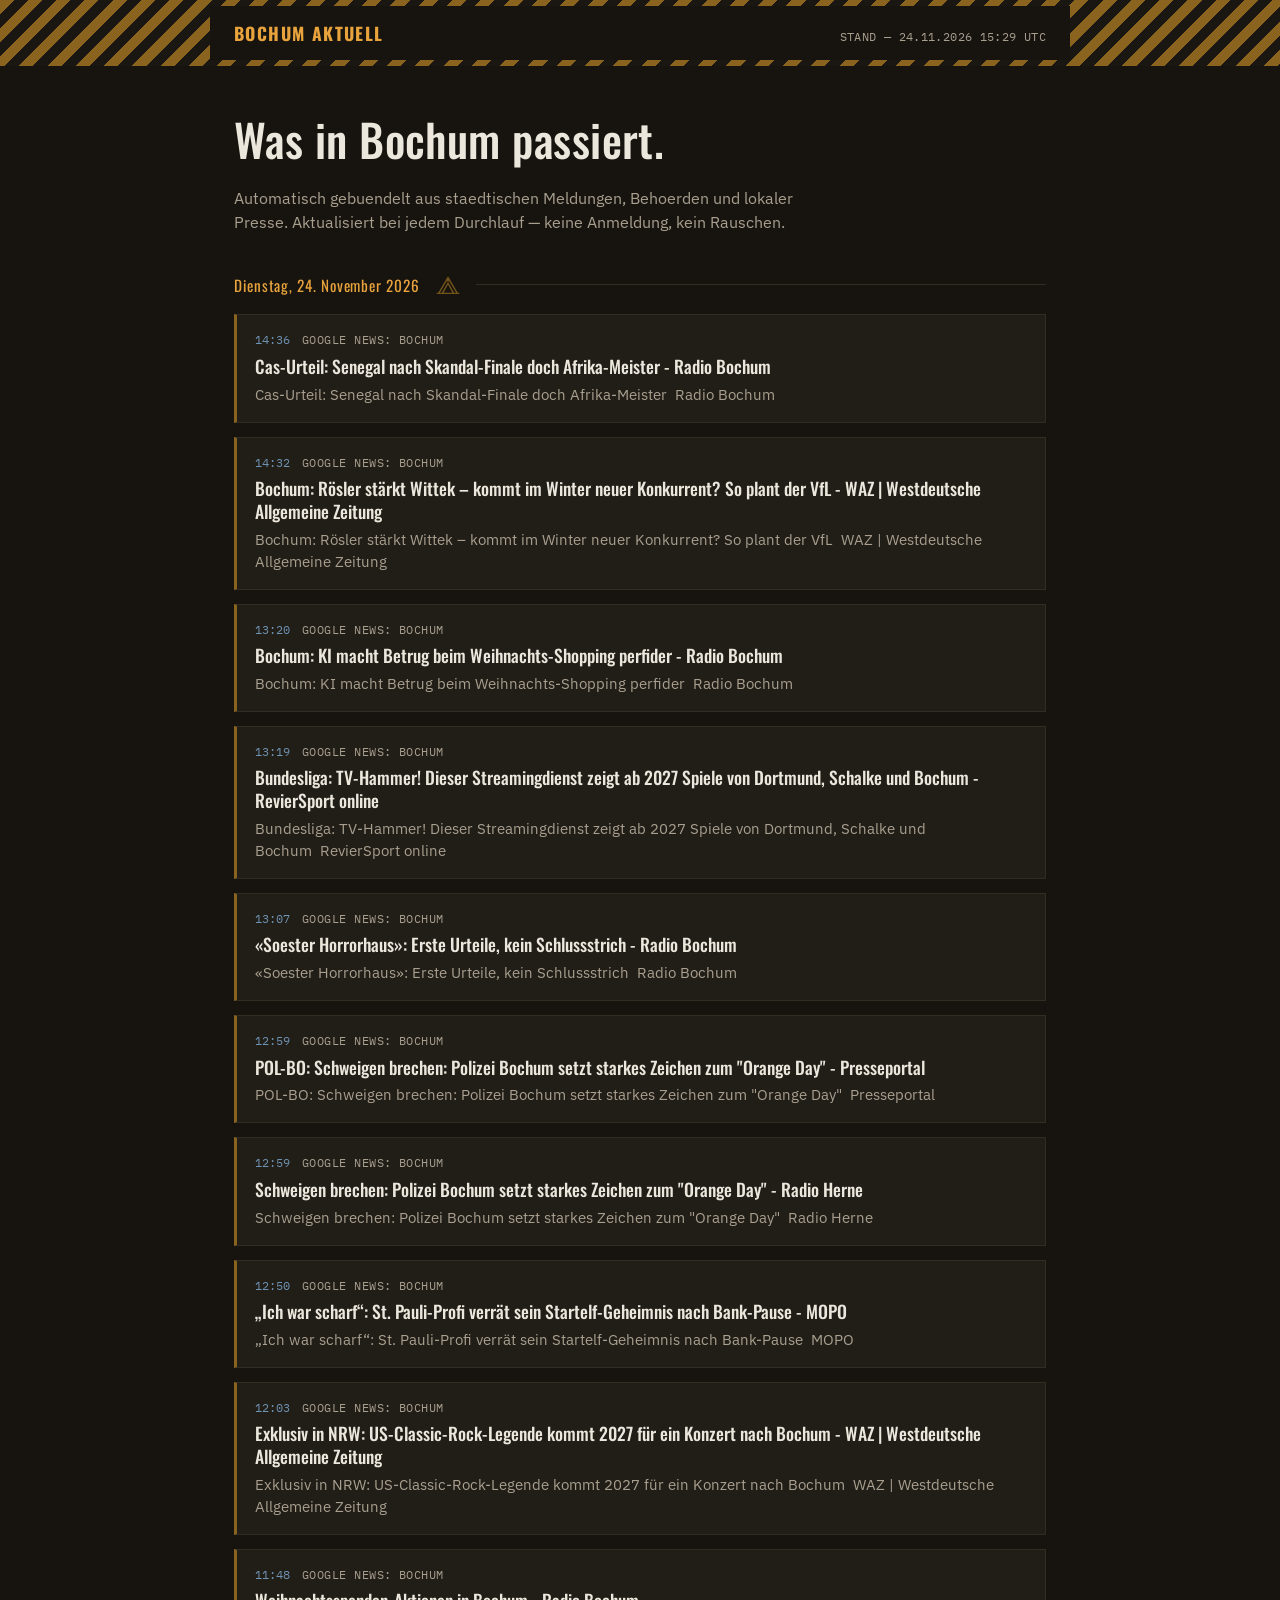
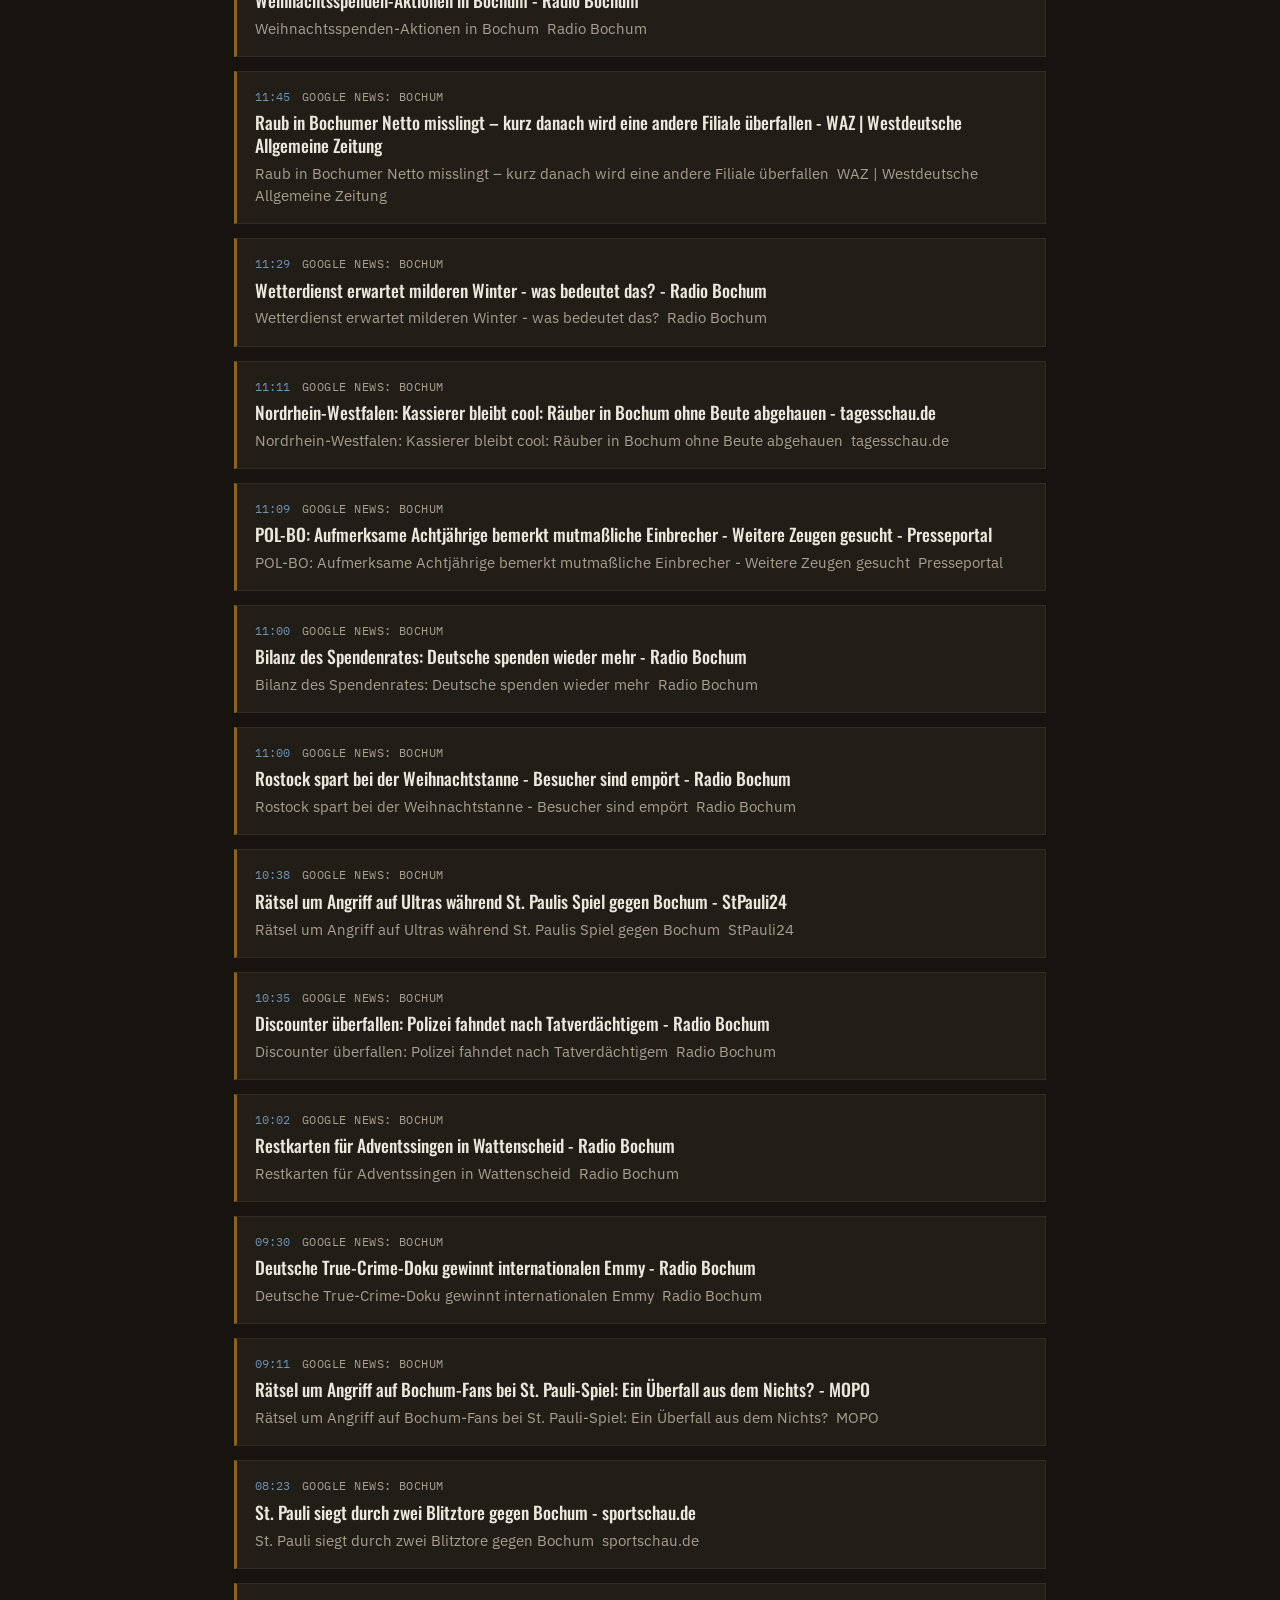
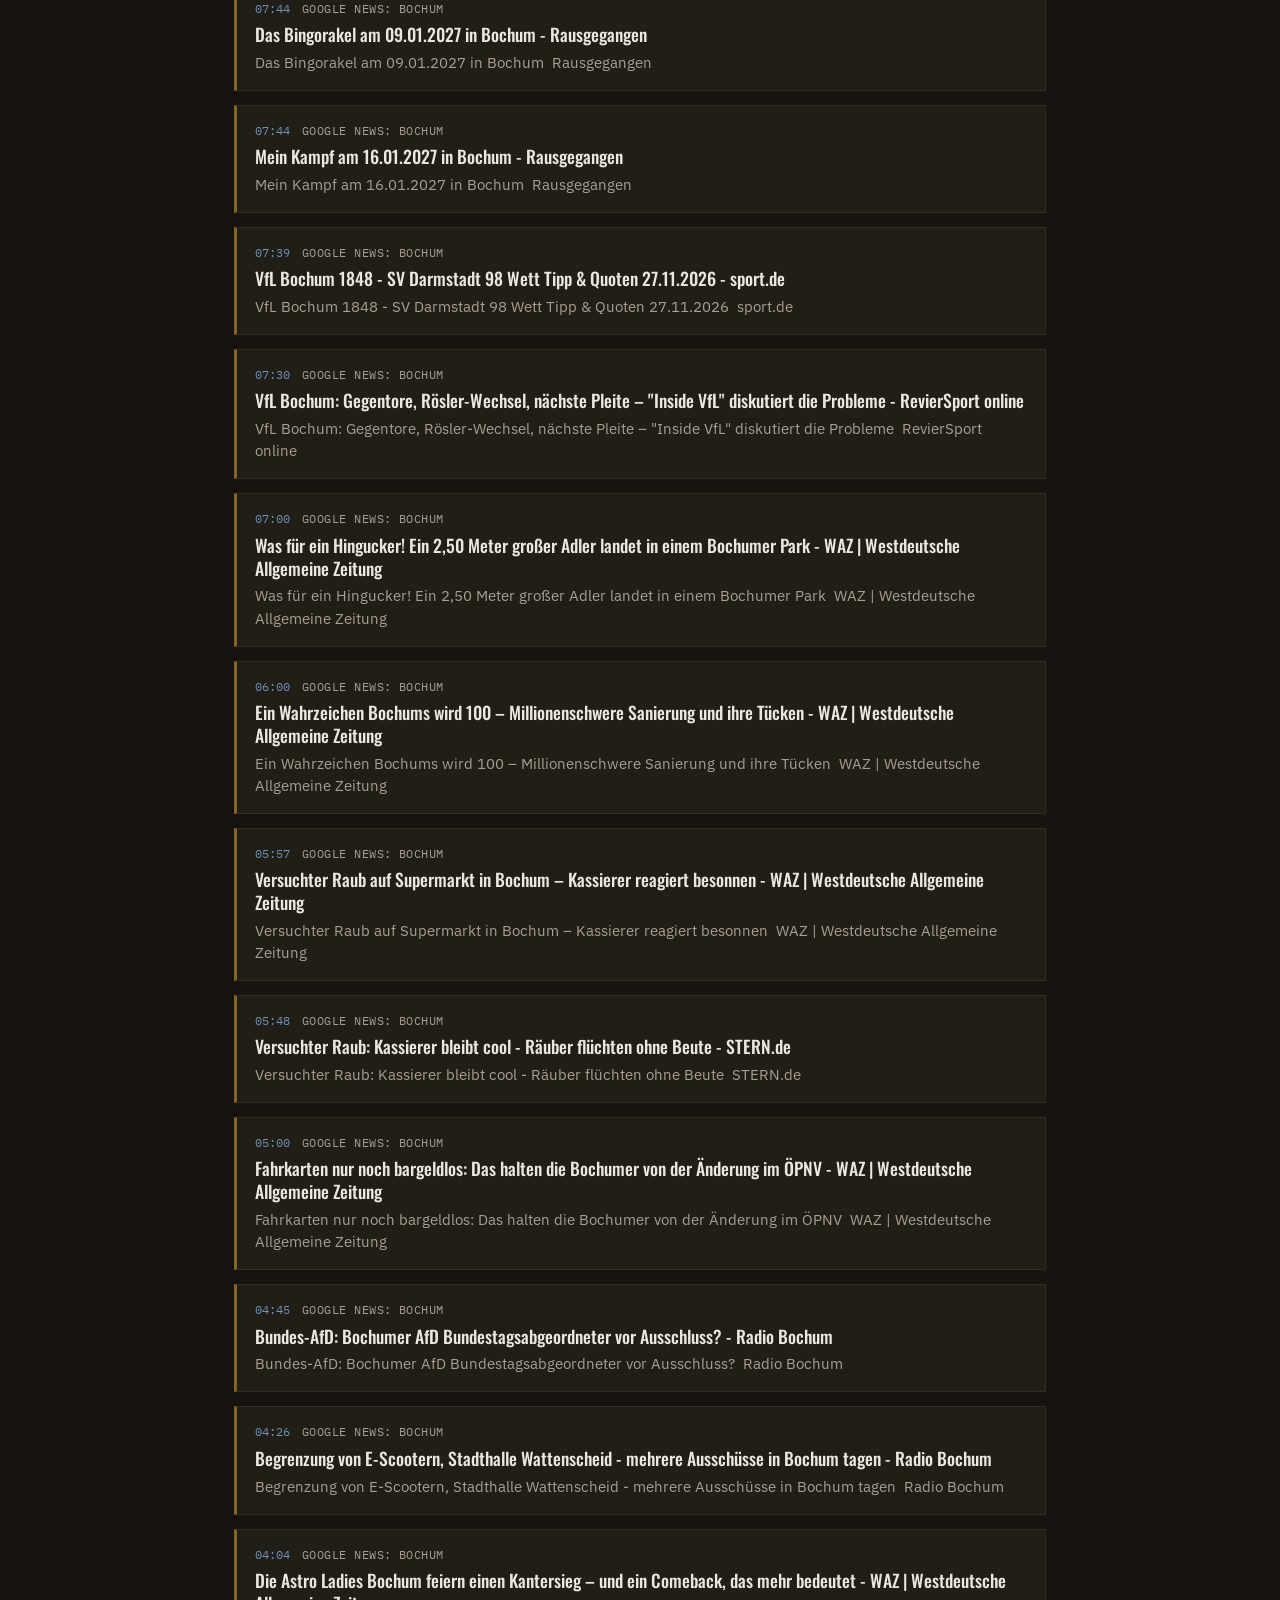
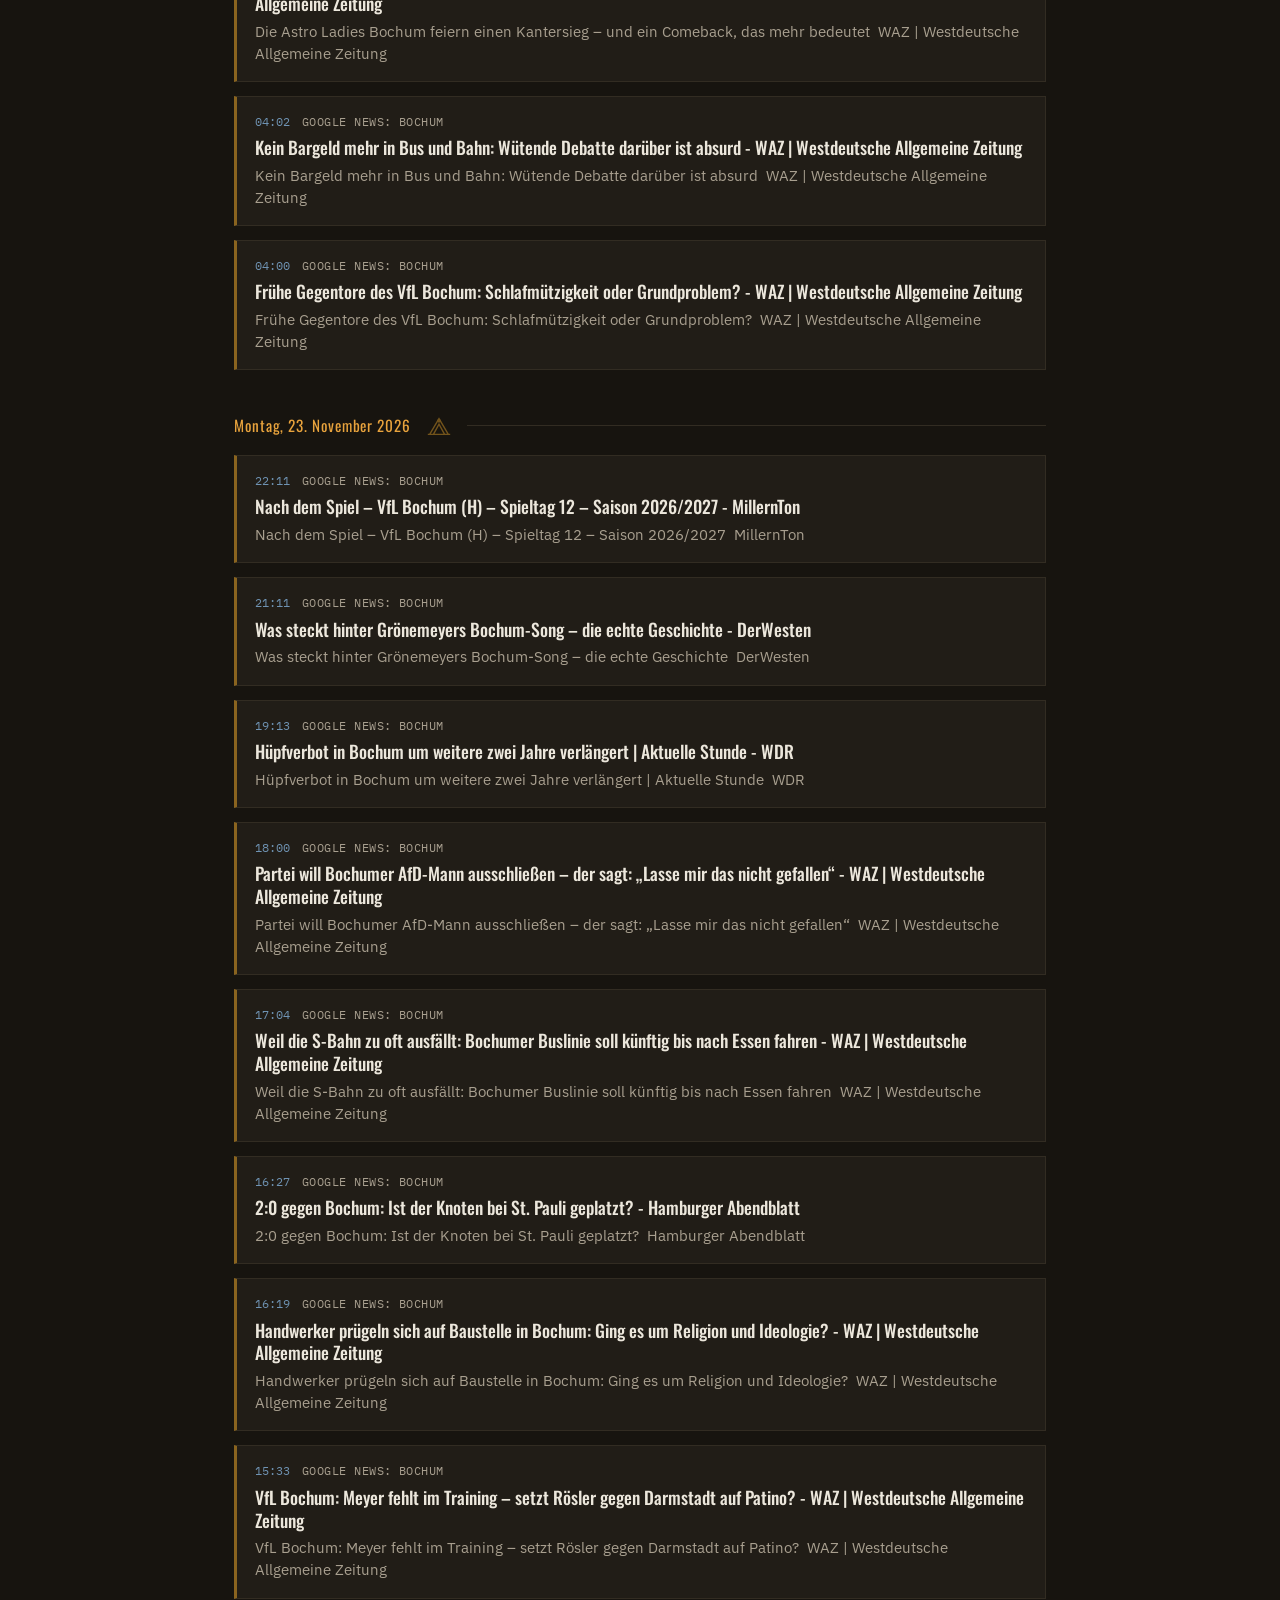
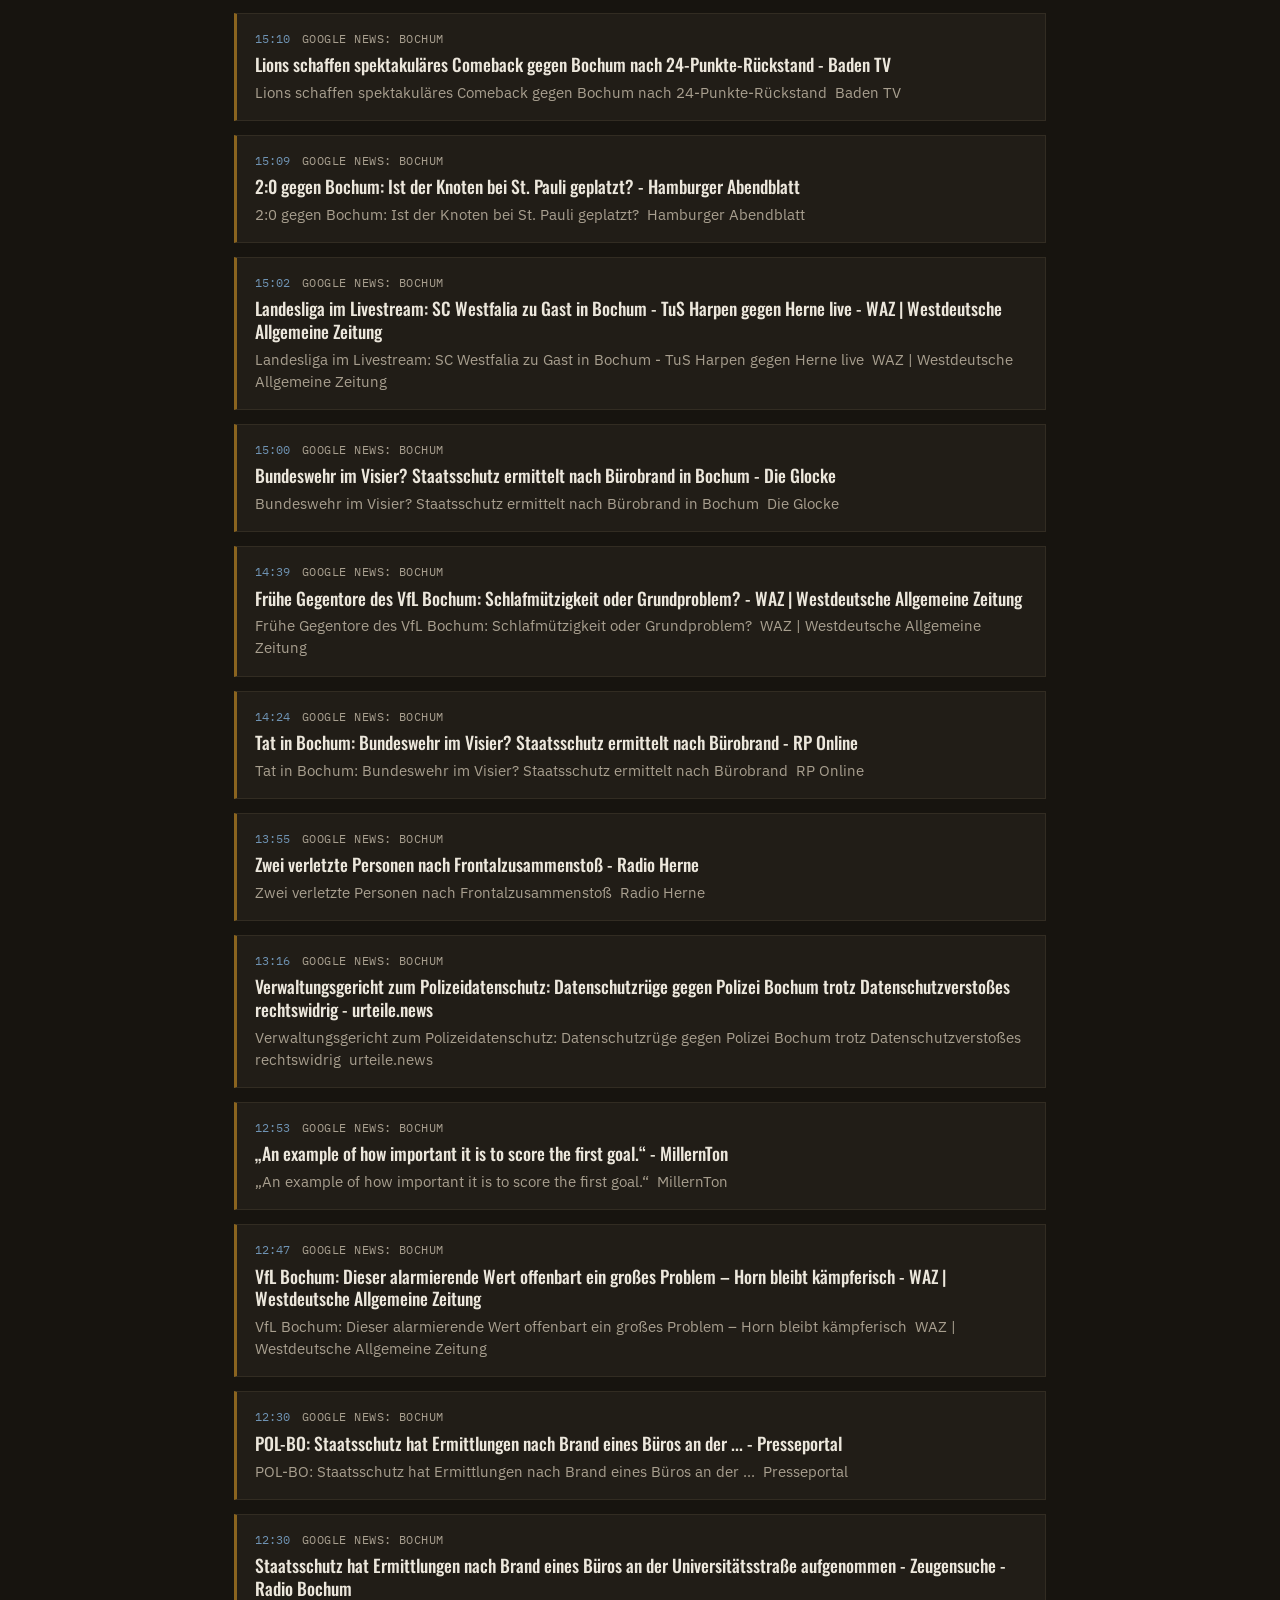
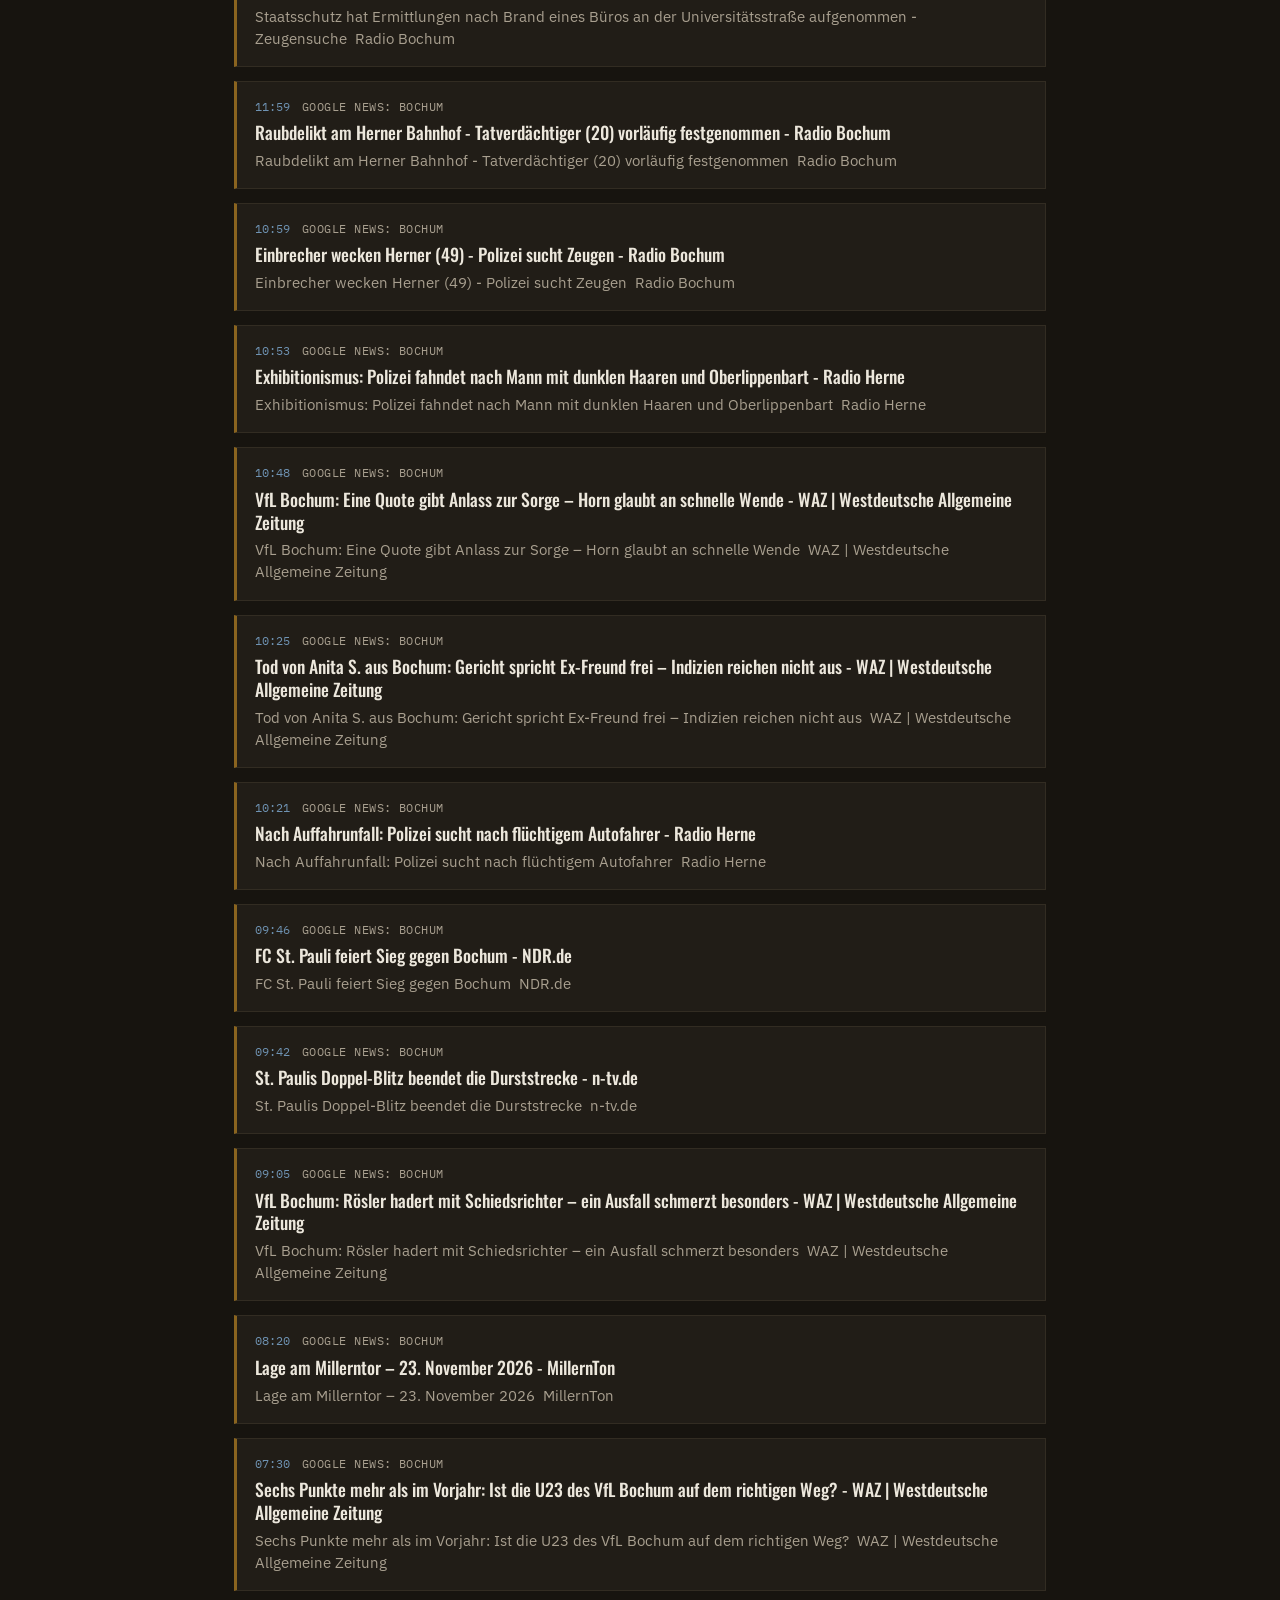
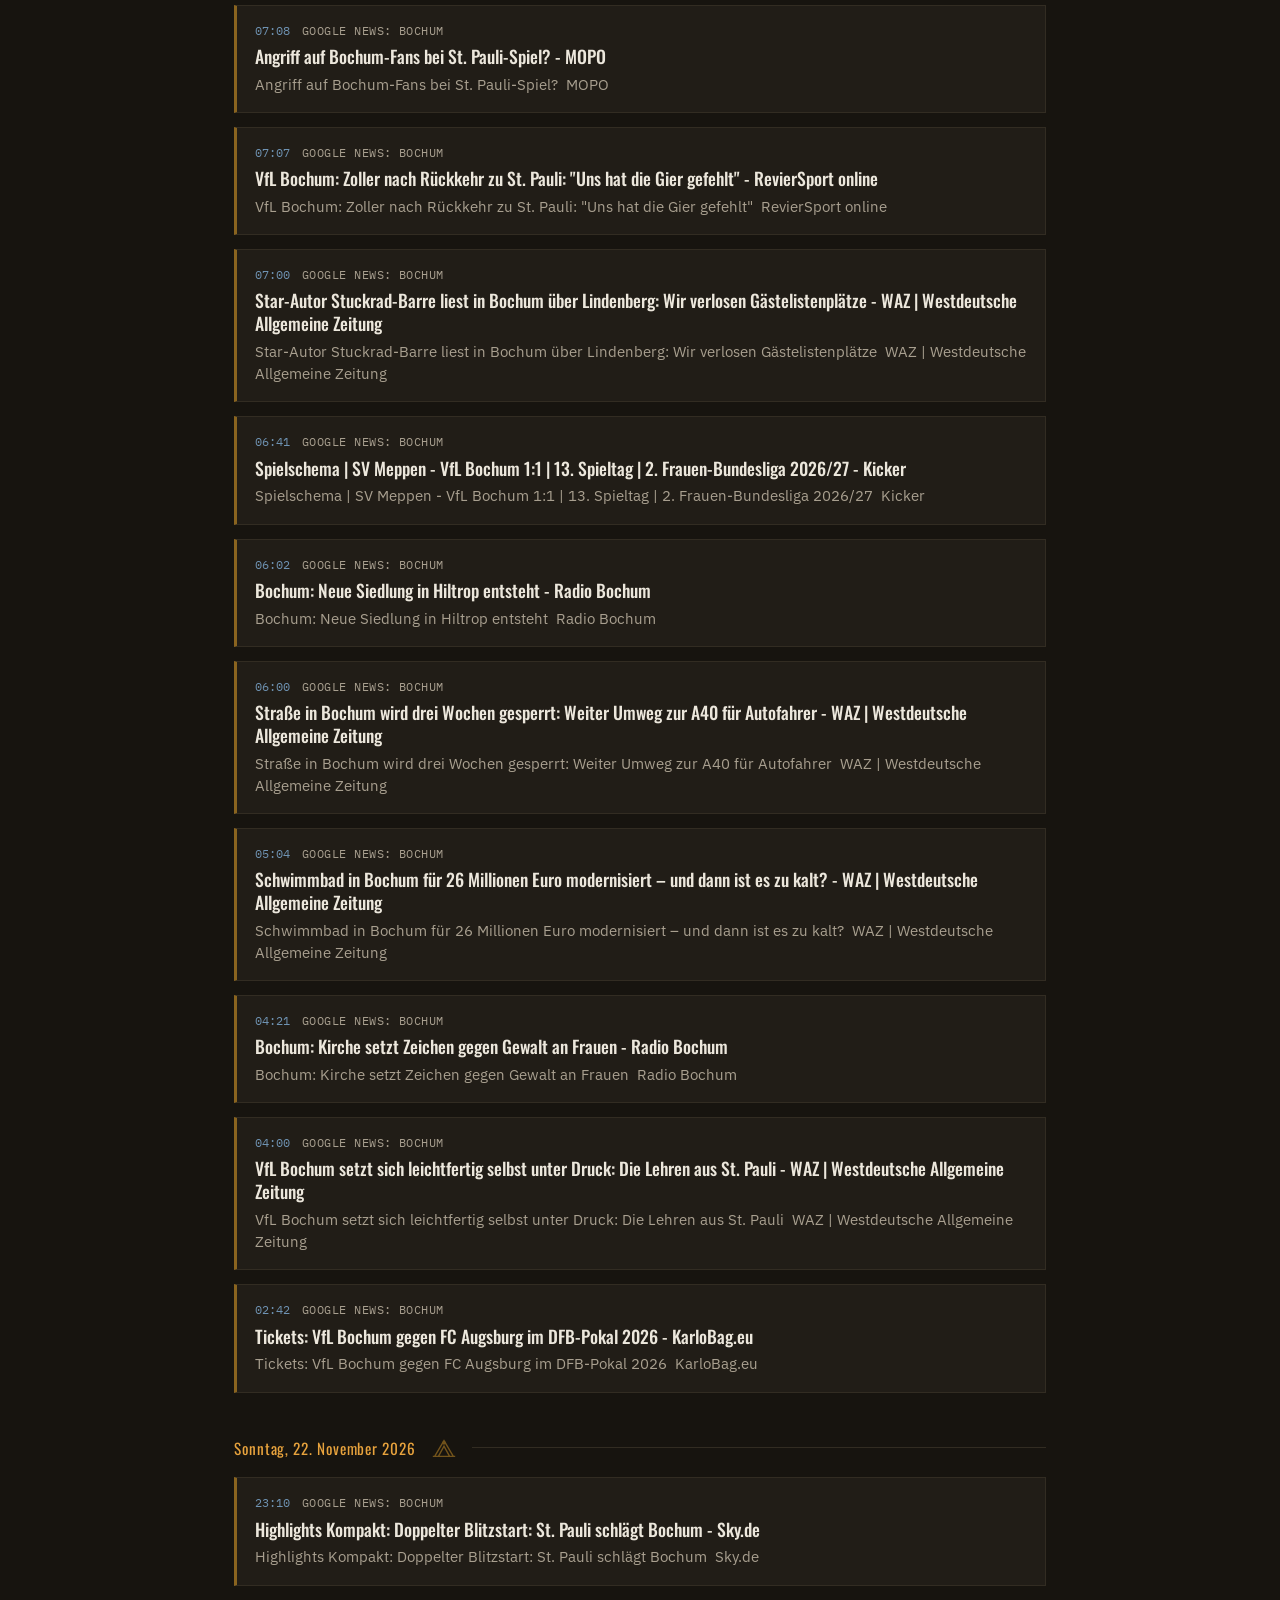
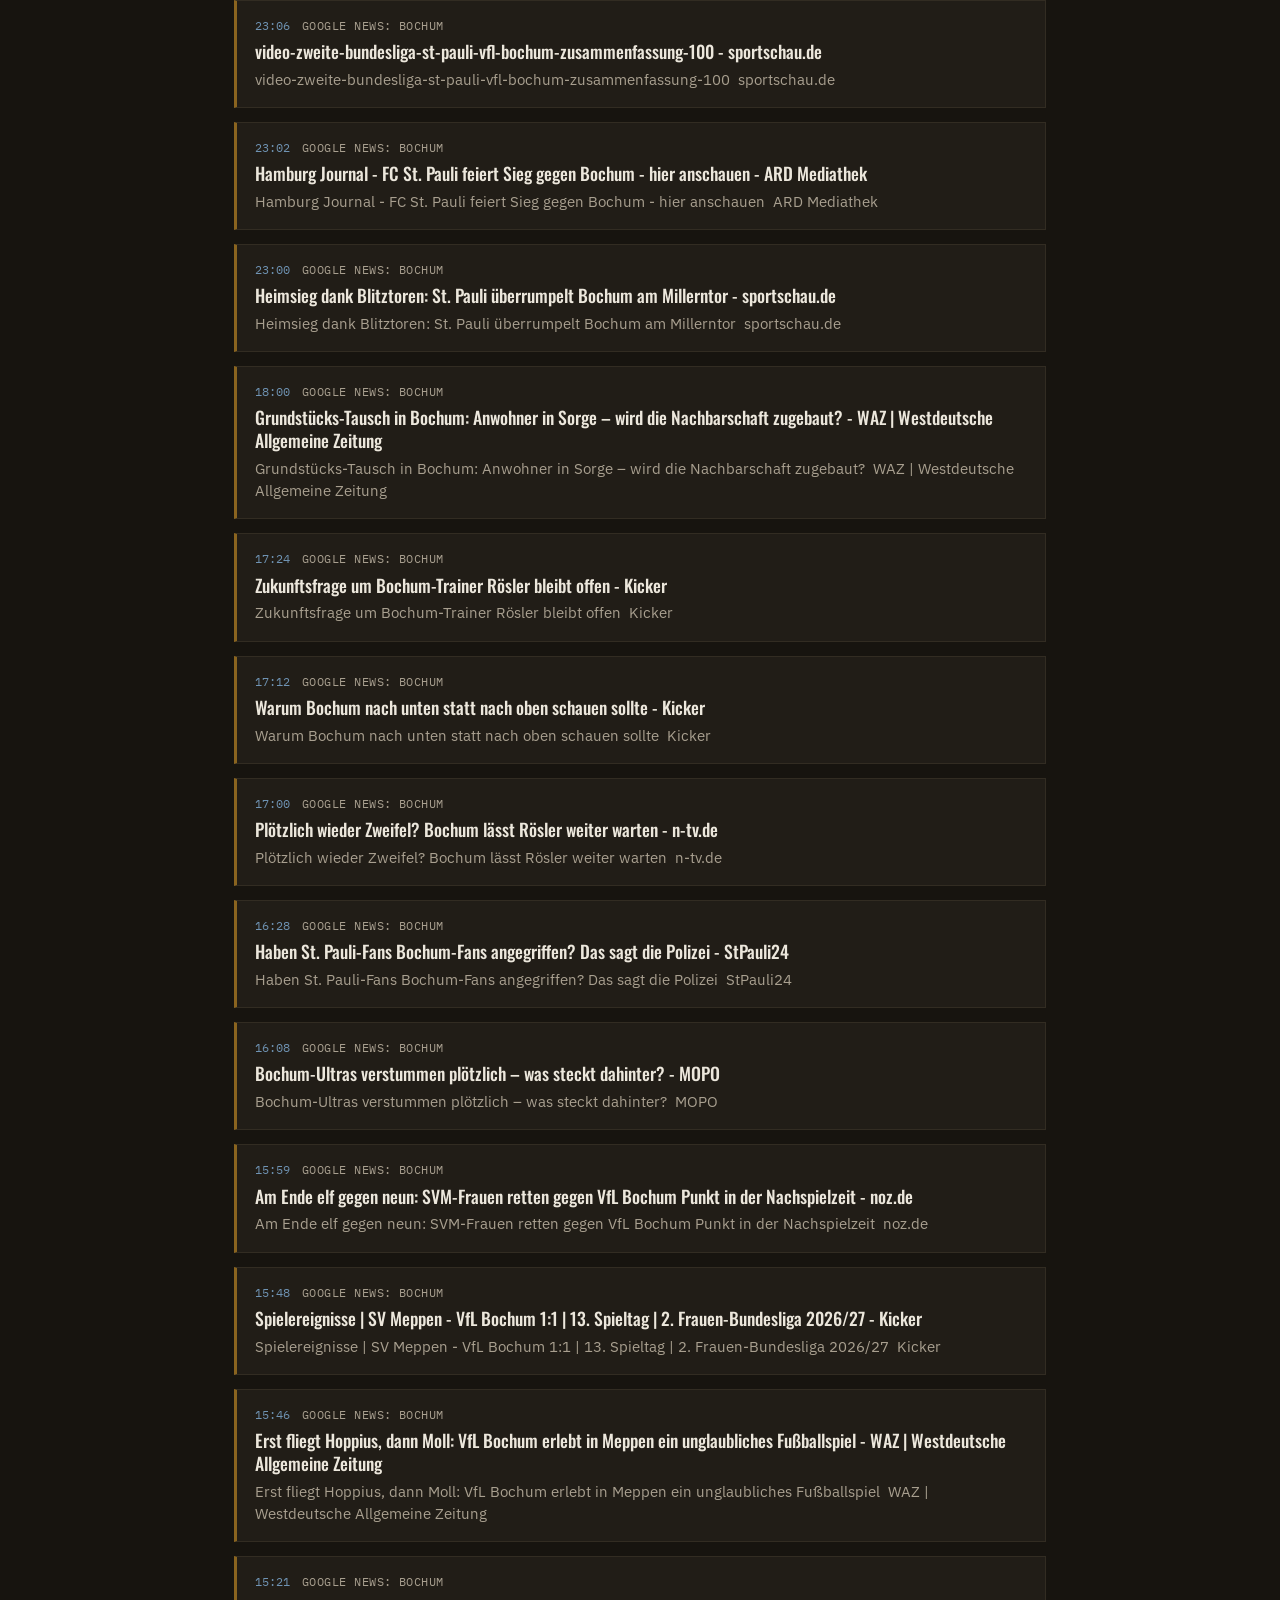
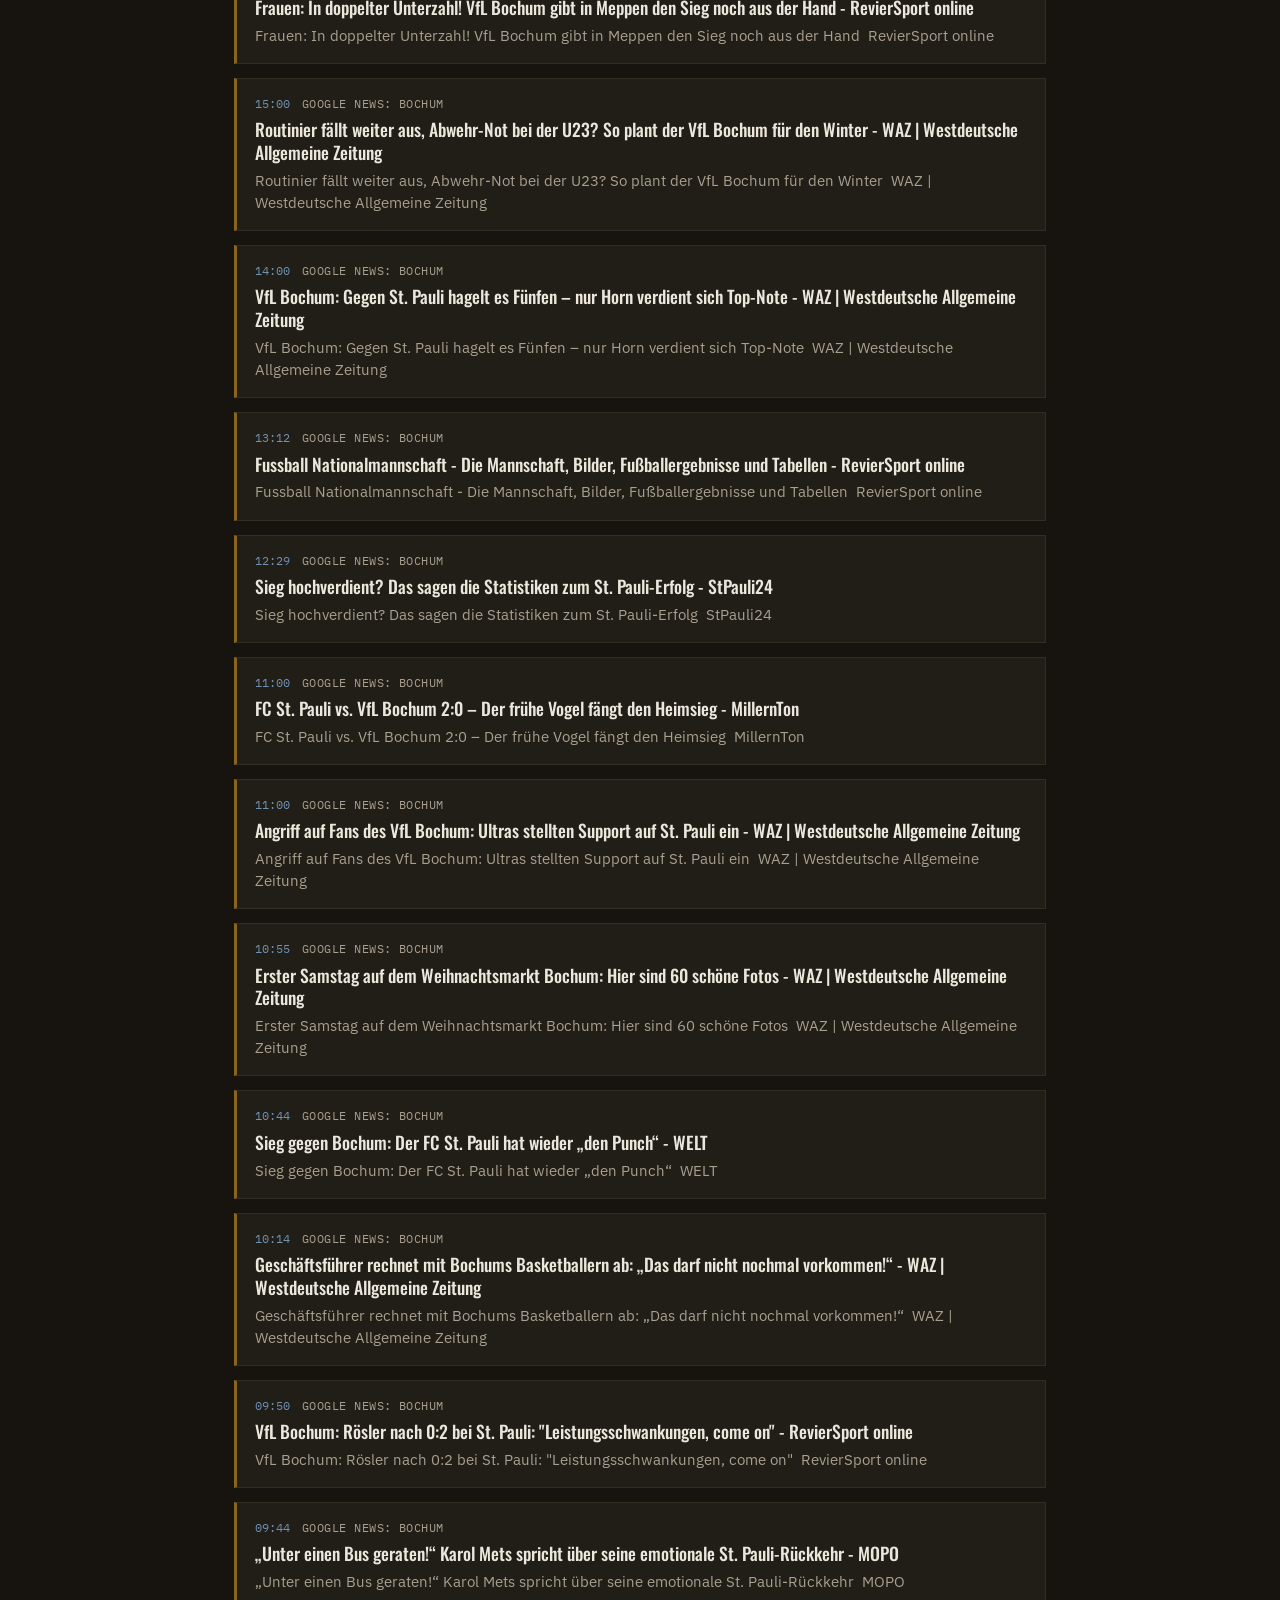
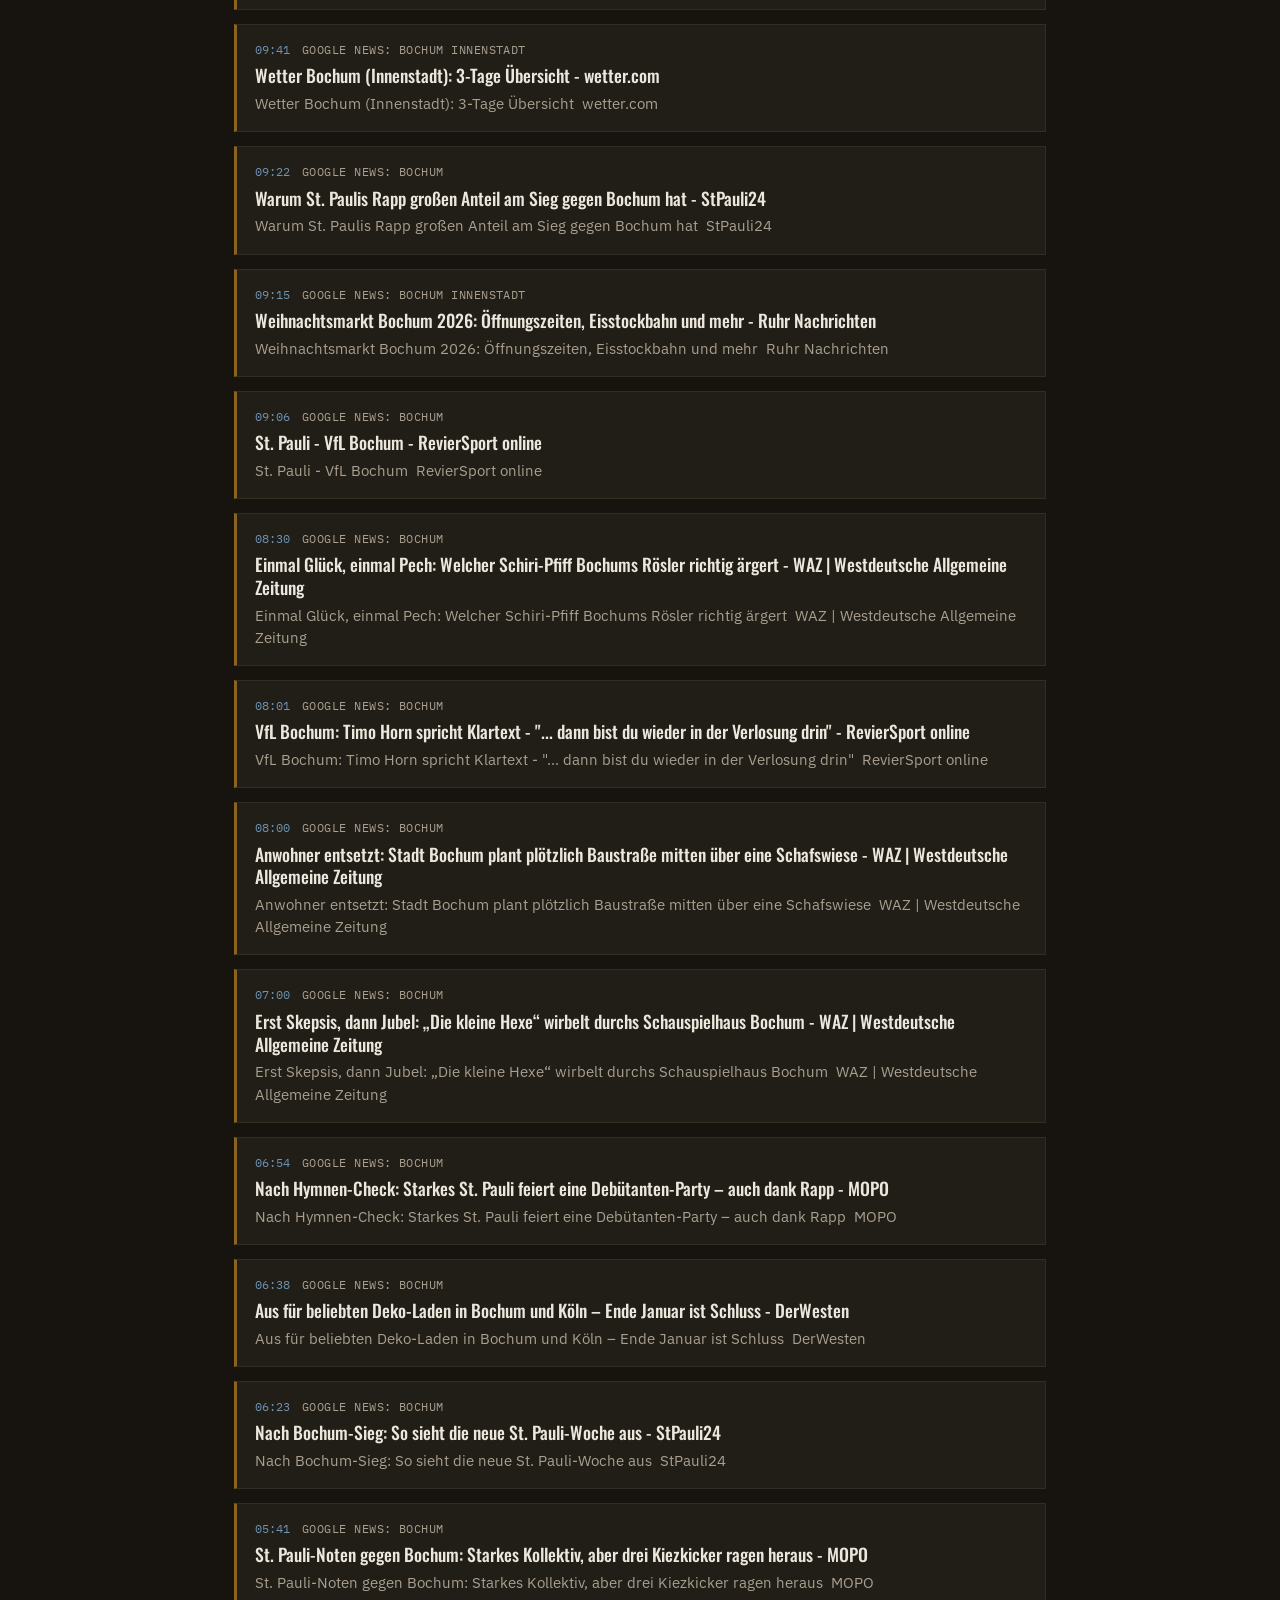
==== commit 622ed2e3: "Haberleri guncelle: 2026-11-24 15:29 UTC" ====
--- a/docs/index.html
+++ b/docs/index.html
@@ -14,7 +14,7 @@
 <header class="shift-board">
   <div class="shift-board-inner">
     <span class="shift-label">BOCHUM AKTUELL</span>
-    <span class="shift-status">STAND&nbsp;&mdash;&nbsp;23.11.2026 15:40 UTC</span>
+    <span class="shift-status">STAND&nbsp;&mdash;&nbsp;24.11.2026 15:29 UTC</span>
   </div>
 </header>
 
@@ -25,6 +25,343 @@
   </div>
 
   
+<section class="day-group">
+  <div class="day-divider">
+    <span class="day-label">Dienstag, 24. November 2026</span>
+    <svg class="headframe" viewBox="0 0 60 40" aria-hidden="true">
+      <path d="M10 38 L30 4 L50 38 M18 38 L30 16 L42 38 M6 38 H54" />
+      <circle cx="30" cy="9" r="2.4" />
+    </svg>
+  </div>
+  <div class="card-grid">
+    
+<article class="card">
+  <div class="card-meta">
+    <span class="card-time">14:36</span>
+    <span class="card-source">Google News: Bochum</span>
+  </div>
+  <h3 class="card-title"><a href="https://news.google.com/rss/articles/[base64]?oc=5" target="_blank" rel="noopener">Cas-Urteil: Senegal nach Skandal-Finale doch Afrika-Meister - Radio Bochum</a></h3>
+  <p class="card-summary">Cas-Urteil: Senegal nach Skandal-Finale doch Afrika-Meister&nbsp;&nbsp;Radio Bochum</p>
+</article>
+
+<article class="card">
+  <div class="card-meta">
+    <span class="card-time">14:32</span>
+    <span class="card-source">Google News: Bochum</span>
+  </div>
+  <h3 class="card-title"><a href="https://news.google.com/rss/articles/[base64]?oc=5" target="_blank" rel="noopener">Bochum: Rösler stärkt Wittek – kommt im Winter neuer Konkurrent? So plant der VfL - WAZ | Westdeutsche Allgemeine Zeitung</a></h3>
+  <p class="card-summary">Bochum: Rösler stärkt Wittek – kommt im Winter neuer Konkurrent? So plant der VfL&nbsp;&nbsp;WAZ | Westdeutsche Allgemeine Zeitung</p>
+</article>
+
+<article class="card">
+  <div class="card-meta">
+    <span class="card-time">13:20</span>
+    <span class="card-source">Google News: Bochum</span>
+  </div>
+  <h3 class="card-title"><a href="https://news.google.com/rss/articles/[base64]?oc=5" target="_blank" rel="noopener">Bochum: KI macht Betrug beim Weihnachts-Shopping perfider - Radio Bochum</a></h3>
+  <p class="card-summary">Bochum: KI macht Betrug beim Weihnachts-Shopping perfider&nbsp;&nbsp;Radio Bochum</p>
+</article>
+
+<article class="card">
+  <div class="card-meta">
+    <span class="card-time">13:19</span>
+    <span class="card-source">Google News: Bochum</span>
+  </div>
+  <h3 class="card-title"><a href="https://news.google.com/rss/articles/[base64]?oc=5" target="_blank" rel="noopener">Bundesliga: TV-Hammer! Dieser Streamingdienst zeigt ab 2027 Spiele von Dortmund, Schalke und Bochum - RevierSport online</a></h3>
+  <p class="card-summary">Bundesliga: TV-Hammer! Dieser Streamingdienst zeigt ab 2027 Spiele von Dortmund, Schalke und Bochum&nbsp;&nbsp;RevierSport online</p>
+</article>
+
+<article class="card">
+  <div class="card-meta">
+    <span class="card-time">13:07</span>
+    <span class="card-source">Google News: Bochum</span>
+  </div>
+  <h3 class="card-title"><a href="https://news.google.com/rss/articles/[base64]?oc=5" target="_blank" rel="noopener">«Soester Horrorhaus»: Erste Urteile, kein Schlussstrich - Radio Bochum</a></h3>
+  <p class="card-summary">«Soester Horrorhaus»: Erste Urteile, kein Schlussstrich&nbsp;&nbsp;Radio Bochum</p>
+</article>
+
+<article class="card">
+  <div class="card-meta">
+    <span class="card-time">12:59</span>
+    <span class="card-source">Google News: Bochum</span>
+  </div>
+  <h3 class="card-title"><a href="https://news.google.com/rss/articles/CBMiZEFVX3lxTE83UjNaQ2VxdE8wVjdRSUtGTTlDRWk4ZE80QTFhcExzeGhWdVBvTGZaMVZmZ3loQ2pFYUZiVjJhV0RxSUhTeHpNWV9JMWo0dTgtMXgwNElOYnhfLVF5dm9uYzYyTmg?oc=5" target="_blank" rel="noopener">POL-BO: Schweigen brechen: Polizei Bochum setzt starkes Zeichen zum "Orange Day" - Presseportal</a></h3>
+  <p class="card-summary">POL-BO: Schweigen brechen: Polizei Bochum setzt starkes Zeichen zum "Orange Day"&nbsp;&nbsp;Presseportal</p>
+</article>
+
+<article class="card">
+  <div class="card-meta">
+    <span class="card-time">12:59</span>
+    <span class="card-source">Google News: Bochum</span>
+  </div>
+  <h3 class="card-title"><a href="https://news.google.com/rss/articles/[base64]?oc=5" target="_blank" rel="noopener">Schweigen brechen: Polizei Bochum setzt starkes Zeichen zum "Orange Day" - Radio Herne</a></h3>
+  <p class="card-summary">Schweigen brechen: Polizei Bochum setzt starkes Zeichen zum "Orange Day"&nbsp;&nbsp;Radio Herne</p>
+</article>
+
+<article class="card">
+  <div class="card-meta">
+    <span class="card-time">12:50</span>
+    <span class="card-source">Google News: Bochum</span>
+  </div>
+  <h3 class="card-title"><a href="https://news.google.com/rss/articles/[base64]?oc=5" target="_blank" rel="noopener">„Ich war scharf“: St. Pauli-Profi verrät sein Startelf-Geheimnis nach Bank-Pause - MOPO</a></h3>
+  <p class="card-summary">„Ich war scharf“: St. Pauli-Profi verrät sein Startelf-Geheimnis nach Bank-Pause&nbsp;&nbsp;MOPO</p>
+</article>
+
+<article class="card">
+  <div class="card-meta">
+    <span class="card-time">12:03</span>
+    <span class="card-source">Google News: Bochum</span>
+  </div>
+  <h3 class="card-title"><a href="https://news.google.com/rss/articles/[base64]?oc=5" target="_blank" rel="noopener">Exklusiv in NRW: US-Classic-Rock-Legende kommt 2027 für ein Konzert nach Bochum - WAZ | Westdeutsche Allgemeine Zeitung</a></h3>
+  <p class="card-summary">Exklusiv in NRW: US-Classic-Rock-Legende kommt 2027 für ein Konzert nach Bochum&nbsp;&nbsp;WAZ | Westdeutsche Allgemeine Zeitung</p>
+</article>
+
+<article class="card">
+  <div class="card-meta">
+    <span class="card-time">11:48</span>
+    <span class="card-source">Google News: Bochum</span>
+  </div>
+  <h3 class="card-title"><a href="https://news.google.com/rss/articles/CBMihgFBVV95cUxQNnNWV25sTHZ0dGhBUVpaYTUxV25ia1ZVS3Z1OGlWV1MyYy13ZDZsd1Y4cTNlUmdWT1Y0bXlIZ0pSM29CZFAxR1otWE9BbHJlT09EdnNfN3FoTFAtRmdGbHptcThESzRjWEJ6QXdqYzlrS1BQR3lsMGY0MFNmRDdPMmgycGR0QQ?oc=5" target="_blank" rel="noopener">Weihnachtsspenden-Aktionen in Bochum - Radio Bochum</a></h3>
+  <p class="card-summary">Weihnachtsspenden-Aktionen in Bochum&nbsp;&nbsp;Radio Bochum</p>
+</article>
+
+<article class="card">
+  <div class="card-meta">
+    <span class="card-time">11:45</span>
+    <span class="card-source">Google News: Bochum</span>
+  </div>
+  <h3 class="card-title"><a href="https://news.google.com/rss/articles/[base64]?oc=5" target="_blank" rel="noopener">Raub in Bochumer Netto misslingt – kurz danach wird eine andere Filiale überfallen - WAZ | Westdeutsche Allgemeine Zeitung</a></h3>
+  <p class="card-summary">Raub in Bochumer Netto misslingt – kurz danach wird eine andere Filiale überfallen&nbsp;&nbsp;WAZ | Westdeutsche Allgemeine Zeitung</p>
+</article>
+
+<article class="card">
+  <div class="card-meta">
+    <span class="card-time">11:29</span>
+    <span class="card-source">Google News: Bochum</span>
+  </div>
+  <h3 class="card-title"><a href="https://news.google.com/rss/articles/[base64]?oc=5" target="_blank" rel="noopener">Wetterdienst erwartet milderen Winter - was bedeutet das? - Radio Bochum</a></h3>
+  <p class="card-summary">Wetterdienst erwartet milderen Winter - was bedeutet das?&nbsp;&nbsp;Radio Bochum</p>
+</article>
+
+<article class="card">
+  <div class="card-meta">
+    <span class="card-time">11:11</span>
+    <span class="card-source">Google News: Bochum</span>
+  </div>
+  <h3 class="card-title"><a href="https://news.google.com/rss/articles/[base64]?oc=5" target="_blank" rel="noopener">Nordrhein-Westfalen: Kassierer bleibt cool: Räuber in Bochum ohne Beute abgehauen - tagesschau.de</a></h3>
+  <p class="card-summary">Nordrhein-Westfalen: Kassierer bleibt cool: Räuber in Bochum ohne Beute abgehauen&nbsp;&nbsp;tagesschau.de</p>
+</article>
+
+<article class="card">
+  <div class="card-meta">
+    <span class="card-time">11:09</span>
+    <span class="card-source">Google News: Bochum</span>
+  </div>
+  <h3 class="card-title"><a href="https://news.google.com/rss/articles/CBMiZEFVX3lxTE9iYTJWX2dRMzFfcVRiWWFzcTFHaHZaNVRoX0s4R0lsaTUzSkZPX1NfZEpRTmJOYURyYUVlbDUweFpZZm92MU1KbmlNM01Hem41enduOElCaUNwM2RPa2llS2ZPTEY?oc=5" target="_blank" rel="noopener">POL-BO: Aufmerksame Achtjährige bemerkt mutmaßliche Einbrecher - Weitere Zeugen gesucht - Presseportal</a></h3>
+  <p class="card-summary">POL-BO: Aufmerksame Achtjährige bemerkt mutmaßliche Einbrecher - Weitere Zeugen gesucht&nbsp;&nbsp;Presseportal</p>
+</article>
+
+<article class="card">
+  <div class="card-meta">
+    <span class="card-time">11:00</span>
+    <span class="card-source">Google News: Bochum</span>
+  </div>
+  <h3 class="card-title"><a href="https://news.google.com/rss/articles/[base64]?oc=5" target="_blank" rel="noopener">Bilanz des Spendenrates: Deutsche spenden wieder mehr - Radio Bochum</a></h3>
+  <p class="card-summary">Bilanz des Spendenrates: Deutsche spenden wieder mehr&nbsp;&nbsp;Radio Bochum</p>
+</article>
+
+<article class="card">
+  <div class="card-meta">
+    <span class="card-time">11:00</span>
+    <span class="card-source">Google News: Bochum</span>
+  </div>
+  <h3 class="card-title"><a href="https://news.google.com/rss/articles/[base64]?oc=5" target="_blank" rel="noopener">Rostock spart bei der Weihnachtstanne - Besucher sind empört - Radio Bochum</a></h3>
+  <p class="card-summary">Rostock spart bei der Weihnachtstanne - Besucher sind empört&nbsp;&nbsp;Radio Bochum</p>
+</article>
+
+<article class="card">
+  <div class="card-meta">
+    <span class="card-time">10:38</span>
+    <span class="card-source">Google News: Bochum</span>
+  </div>
+  <h3 class="card-title"><a href="https://news.google.com/rss/articles/[base64]?oc=5" target="_blank" rel="noopener">Rätsel um Angriff auf Ultras während St. Paulis Spiel gegen Bochum - StPauli24</a></h3>
+  <p class="card-summary">Rätsel um Angriff auf Ultras während St. Paulis Spiel gegen Bochum&nbsp;&nbsp;StPauli24</p>
+</article>
+
+<article class="card">
+  <div class="card-meta">
+    <span class="card-time">10:35</span>
+    <span class="card-source">Google News: Bochum</span>
+  </div>
+  <h3 class="card-title"><a href="https://news.google.com/rss/articles/[base64]?oc=5" target="_blank" rel="noopener">Discounter überfallen: Polizei fahndet nach Tatverdächtigem - Radio Bochum</a></h3>
+  <p class="card-summary">Discounter überfallen: Polizei fahndet nach Tatverdächtigem&nbsp;&nbsp;Radio Bochum</p>
+</article>
+
+<article class="card">
+  <div class="card-meta">
+    <span class="card-time">10:02</span>
+    <span class="card-source">Google News: Bochum</span>
+  </div>
+  <h3 class="card-title"><a href="https://news.google.com/rss/articles/[base64]?oc=5" target="_blank" rel="noopener">Restkarten für Adventssingen in Wattenscheid - Radio Bochum</a></h3>
+  <p class="card-summary">Restkarten für Adventssingen in Wattenscheid&nbsp;&nbsp;Radio Bochum</p>
+</article>
+
+<article class="card">
+  <div class="card-meta">
+    <span class="card-time">09:30</span>
+    <span class="card-source">Google News: Bochum</span>
+  </div>
+  <h3 class="card-title"><a href="https://news.google.com/rss/articles/[base64]?oc=5" target="_blank" rel="noopener">Deutsche True-Crime-Doku gewinnt internationalen Emmy - Radio Bochum</a></h3>
+  <p class="card-summary">Deutsche True-Crime-Doku gewinnt internationalen Emmy&nbsp;&nbsp;Radio Bochum</p>
+</article>
+
+<article class="card">
+  <div class="card-meta">
+    <span class="card-time">09:11</span>
+    <span class="card-source">Google News: Bochum</span>
+  </div>
+  <h3 class="card-title"><a href="https://news.google.com/rss/articles/[base64]?oc=5" target="_blank" rel="noopener">Rätsel um Angriff auf Bochum-Fans bei St. Pauli-Spiel: Ein Überfall aus dem Nichts? - MOPO</a></h3>
+  <p class="card-summary">Rätsel um Angriff auf Bochum-Fans bei St. Pauli-Spiel: Ein Überfall aus dem Nichts?&nbsp;&nbsp;MOPO</p>
+</article>
+
+<article class="card">
+  <div class="card-meta">
+    <span class="card-time">08:23</span>
+    <span class="card-source">Google News: Bochum</span>
+  </div>
+  <h3 class="card-title"><a href="https://news.google.com/rss/articles/[base64]?oc=5" target="_blank" rel="noopener">St. Pauli siegt durch zwei Blitztore gegen Bochum - sportschau.de</a></h3>
+  <p class="card-summary">St. Pauli siegt durch zwei Blitztore gegen Bochum&nbsp;&nbsp;sportschau.de</p>
+</article>
+
+<article class="card">
+  <div class="card-meta">
+    <span class="card-time">07:44</span>
+    <span class="card-source">Google News: Bochum</span>
+  </div>
+  <h3 class="card-title"><a href="https://news.google.com/rss/articles/CBMiXEFVX3lxTE9uTXU3a3F5TEdjMTJCbVV0Q3pIWXBycVVLeUNudHZDaGJqSEZVR3dHWERmcHlSb016VmpXTEhJZEQ0Z09zbXE4TWtzcFJtanlOalNqc0cwbjZEb0pK?oc=5" target="_blank" rel="noopener">Das Bingorakel am 09.01.2027 in Bochum - Rausgegangen</a></h3>
+  <p class="card-summary">Das Bingorakel am 09.01.2027 in Bochum&nbsp;&nbsp;Rausgegangen</p>
+</article>
+
+<article class="card">
+  <div class="card-meta">
+    <span class="card-time">07:44</span>
+    <span class="card-source">Google News: Bochum</span>
+  </div>
+  <h3 class="card-title"><a href="https://news.google.com/rss/articles/CBMiWEFVX3lxTE1memNPb28ybDhJM1dNcXpRR2t4VTAySV9OV2ZzalJUNlI2bXBKSG12R3B3Ql85V2RMekZSMFdHOWJScVdWbWxPZW80Z0tRc0JWTjFuRUN4ckc?oc=5" target="_blank" rel="noopener">Mein Kampf am 16.01.2027 in Bochum - Rausgegangen</a></h3>
+  <p class="card-summary">Mein Kampf am 16.01.2027 in Bochum&nbsp;&nbsp;Rausgegangen</p>
+</article>
+
+<article class="card">
+  <div class="card-meta">
+    <span class="card-time">07:39</span>
+    <span class="card-source">Google News: Bochum</span>
+  </div>
+  <h3 class="card-title"><a href="https://news.google.com/rss/articles/CBMikAFBVV95cUxOUktQUmwxdmJUckx2SWYwdU5EdnY4amxHMXJwRkVMa19yUlhMV0U5RzBDSmtTTHJhb3ZoUUpBRDUtQzNqdW50dXBLWjRFcVIzY3BLNXR5YVNxWmJUS25ONFM0WXdGVWxCb2RiTGR2WnJxSjZPa3U4YTQxOWJLd1FYYkZleC16cXJNODhlQnExbXY?oc=5" target="_blank" rel="noopener">VfL Bochum 1848 - SV Darmstadt 98 Wett Tipp & Quoten 27.11.2026 - sport.de</a></h3>
+  <p class="card-summary">VfL Bochum 1848 - SV Darmstadt 98 Wett Tipp & Quoten 27.11.2026&nbsp;&nbsp;sport.de</p>
+</article>
+
+<article class="card">
+  <div class="card-meta">
+    <span class="card-time">07:30</span>
+    <span class="card-source">Google News: Bochum</span>
+  </div>
+  <h3 class="card-title"><a href="https://news.google.com/rss/articles/[base64]?oc=5" target="_blank" rel="noopener">VfL Bochum: Gegentore, Rösler-Wechsel, nächste Pleite – "Inside VfL" diskutiert die Probleme - RevierSport online</a></h3>
+  <p class="card-summary">VfL Bochum: Gegentore, Rösler-Wechsel, nächste Pleite – "Inside VfL" diskutiert die Probleme&nbsp;&nbsp;RevierSport online</p>
+</article>
+
+<article class="card">
+  <div class="card-meta">
+    <span class="card-time">07:00</span>
+    <span class="card-source">Google News: Bochum</span>
+  </div>
+  <h3 class="card-title"><a href="https://news.google.com/rss/articles/[base64]?oc=5" target="_blank" rel="noopener">Was für ein Hingucker! Ein 2,50 Meter großer Adler landet in einem Bochumer Park - WAZ | Westdeutsche Allgemeine Zeitung</a></h3>
+  <p class="card-summary">Was für ein Hingucker! Ein 2,50 Meter großer Adler landet in einem Bochumer Park&nbsp;&nbsp;WAZ | Westdeutsche Allgemeine Zeitung</p>
+</article>
+
+<article class="card">
+  <div class="card-meta">
+    <span class="card-time">06:00</span>
+    <span class="card-source">Google News: Bochum</span>
+  </div>
+  <h3 class="card-title"><a href="https://news.google.com/rss/articles/[base64]?oc=5" target="_blank" rel="noopener">Ein Wahrzeichen Bochums wird 100 – Millionenschwere Sanierung und ihre Tücken - WAZ | Westdeutsche Allgemeine Zeitung</a></h3>
+  <p class="card-summary">Ein Wahrzeichen Bochums wird 100 – Millionenschwere Sanierung und ihre Tücken&nbsp;&nbsp;WAZ | Westdeutsche Allgemeine Zeitung</p>
+</article>
+
+<article class="card">
+  <div class="card-meta">
+    <span class="card-time">05:57</span>
+    <span class="card-source">Google News: Bochum</span>
+  </div>
+  <h3 class="card-title"><a href="https://news.google.com/rss/articles/[base64]?oc=5" target="_blank" rel="noopener">Versuchter Raub auf Supermarkt in Bochum – Kassierer reagiert besonnen - WAZ | Westdeutsche Allgemeine Zeitung</a></h3>
+  <p class="card-summary">Versuchter Raub auf Supermarkt in Bochum – Kassierer reagiert besonnen&nbsp;&nbsp;WAZ | Westdeutsche Allgemeine Zeitung</p>
+</article>
+
+<article class="card">
+  <div class="card-meta">
+    <span class="card-time">05:48</span>
+    <span class="card-source">Google News: Bochum</span>
+  </div>
+  <h3 class="card-title"><a href="https://news.google.com/rss/articles/[base64]?oc=5" target="_blank" rel="noopener">Versuchter Raub: Kassierer bleibt cool - Räuber flüchten ohne Beute - STERN.de</a></h3>
+  <p class="card-summary">Versuchter Raub: Kassierer bleibt cool - Räuber flüchten ohne Beute&nbsp;&nbsp;STERN.de</p>
+</article>
+
+<article class="card">
+  <div class="card-meta">
+    <span class="card-time">05:00</span>
+    <span class="card-source">Google News: Bochum</span>
+  </div>
+  <h3 class="card-title"><a href="https://news.google.com/rss/articles/[base64]?oc=5" target="_blank" rel="noopener">Fahrkarten nur noch bargeldlos: Das halten die Bochumer von der Änderung im ÖPNV - WAZ | Westdeutsche Allgemeine Zeitung</a></h3>
+  <p class="card-summary">Fahrkarten nur noch bargeldlos: Das halten die Bochumer von der Änderung im ÖPNV&nbsp;&nbsp;WAZ | Westdeutsche Allgemeine Zeitung</p>
+</article>
+
+<article class="card">
+  <div class="card-meta">
+    <span class="card-time">04:45</span>
+    <span class="card-source">Google News: Bochum</span>
+  </div>
+  <h3 class="card-title"><a href="https://news.google.com/rss/articles/[base64]?oc=5" target="_blank" rel="noopener">Bundes-AfD: Bochumer AfD Bundestagsabgeordneter vor Ausschluss? - Radio Bochum</a></h3>
+  <p class="card-summary">Bundes-AfD: Bochumer AfD Bundestagsabgeordneter vor Ausschluss?&nbsp;&nbsp;Radio Bochum</p>
+</article>
+
+<article class="card">
+  <div class="card-meta">
+    <span class="card-time">04:26</span>
+    <span class="card-source">Google News: Bochum</span>
+  </div>
+  <h3 class="card-title"><a href="https://news.google.com/rss/articles/[base64]?oc=5" target="_blank" rel="noopener">Begrenzung von E-Scootern, Stadthalle Wattenscheid - mehrere Ausschüsse in Bochum tagen - Radio Bochum</a></h3>
+  <p class="card-summary">Begrenzung von E-Scootern, Stadthalle Wattenscheid - mehrere Ausschüsse in Bochum tagen&nbsp;&nbsp;Radio Bochum</p>
+</article>
+
+<article class="card">
+  <div class="card-meta">
+    <span class="card-time">04:04</span>
+    <span class="card-source">Google News: Bochum</span>
+  </div>
+  <h3 class="card-title"><a href="https://news.google.com/rss/articles/[base64]?oc=5" target="_blank" rel="noopener">Die Astro Ladies Bochum feiern einen Kantersieg – und ein Comeback, das mehr bedeutet - WAZ | Westdeutsche Allgemeine Zeitung</a></h3>
+  <p class="card-summary">Die Astro Ladies Bochum feiern einen Kantersieg – und ein Comeback, das mehr bedeutet&nbsp;&nbsp;WAZ | Westdeutsche Allgemeine Zeitung</p>
+</article>
+
+<article class="card">
+  <div class="card-meta">
+    <span class="card-time">04:02</span>
+    <span class="card-source">Google News: Bochum</span>
+  </div>
+  <h3 class="card-title"><a href="https://news.google.com/rss/articles/[base64]?oc=5" target="_blank" rel="noopener">Kein Bargeld mehr in Bus und Bahn: Wütende Debatte darüber ist absurd - WAZ | Westdeutsche Allgemeine Zeitung</a></h3>
+  <p class="card-summary">Kein Bargeld mehr in Bus und Bahn: Wütende Debatte darüber ist absurd&nbsp;&nbsp;WAZ | Westdeutsche Allgemeine Zeitung</p>
+</article>
+
+<article class="card">
+  <div class="card-meta">
+    <span class="card-time">04:00</span>
+    <span class="card-source">Google News: Bochum</span>
+  </div>
+  <h3 class="card-title"><a href="https://news.google.com/rss/articles/[base64]?oc=5" target="_blank" rel="noopener">Frühe Gegentore des VfL Bochum: Schlafmützigkeit oder Grundproblem? - WAZ | Westdeutsche Allgemeine Zeitung</a></h3>
+  <p class="card-summary">Frühe Gegentore des VfL Bochum: Schlafmützigkeit oder Grundproblem?&nbsp;&nbsp;WAZ | Westdeutsche Allgemeine Zeitung</p>
+</article>
+
+  </div>
+</section>
+
 <section class="day-group">
   <div class="day-divider">
     <span class="day-label">Montag, 23. November 2026</span>
@@ -37,6 +374,69 @@
     
 <article class="card">
   <div class="card-meta">
+    <span class="card-time">22:11</span>
+    <span class="card-source">Google News: Bochum</span>
+  </div>
+  <h3 class="card-title"><a href="https://news.google.com/rss/articles/CBMifEFVX3lxTE0zLWVwSE1BR1VJdWJHcktqNE1EMTNDLTBhZXY5LW9ROHNVLXNUcHBtWmFlSjNOUUVSV29vWExRS1cxTHVLaG5lYTBCbmwwM3dwUTh6WTM2cXJ0NGhqUi1QZ0YzaWhHb1dGeW55STh2anlKQU5GM0VsY2pRbXU?oc=5" target="_blank" rel="noopener">Nach dem Spiel – VfL Bochum (H) – Spieltag 12 – Saison 2026/2027 - MillernTon</a></h3>
+  <p class="card-summary">Nach dem Spiel – VfL Bochum (H) – Spieltag 12 – Saison 2026/2027&nbsp;&nbsp;MillernTon</p>
+</article>
+
+<article class="card">
+  <div class="card-meta">
+    <span class="card-time">21:11</span>
+    <span class="card-source">Google News: Bochum</span>
+  </div>
+  <h3 class="card-title"><a href="https://news.google.com/rss/articles/[base64]?oc=5" target="_blank" rel="noopener">Was steckt hinter Grönemeyers Bochum-Song – die echte Geschichte - DerWesten</a></h3>
+  <p class="card-summary">Was steckt hinter Grönemeyers Bochum-Song – die echte Geschichte&nbsp;&nbsp;DerWesten</p>
+</article>
+
+<article class="card">
+  <div class="card-meta">
+    <span class="card-time">19:13</span>
+    <span class="card-source">Google News: Bochum</span>
+  </div>
+  <h3 class="card-title"><a href="https://news.google.com/rss/articles/[base64]?oc=5" target="_blank" rel="noopener">Hüpfverbot in Bochum um weitere zwei Jahre verlängert | Aktuelle Stunde - WDR</a></h3>
+  <p class="card-summary">Hüpfverbot in Bochum um weitere zwei Jahre verlängert | Aktuelle Stunde&nbsp;&nbsp;WDR</p>
+</article>
+
+<article class="card">
+  <div class="card-meta">
+    <span class="card-time">18:00</span>
+    <span class="card-source">Google News: Bochum</span>
+  </div>
+  <h3 class="card-title"><a href="https://news.google.com/rss/articles/[base64]?oc=5" target="_blank" rel="noopener">Partei will Bochumer AfD-Mann ausschließen – der sagt: „Lasse mir das nicht gefallen“ - WAZ | Westdeutsche Allgemeine Zeitung</a></h3>
+  <p class="card-summary">Partei will Bochumer AfD-Mann ausschließen – der sagt: „Lasse mir das nicht gefallen“&nbsp;&nbsp;WAZ | Westdeutsche Allgemeine Zeitung</p>
+</article>
+
+<article class="card">
+  <div class="card-meta">
+    <span class="card-time">17:04</span>
+    <span class="card-source">Google News: Bochum</span>
+  </div>
+  <h3 class="card-title"><a href="https://news.google.com/rss/articles/[base64]?oc=5" target="_blank" rel="noopener">Weil die S-Bahn zu oft ausfällt: Bochumer Buslinie soll künftig bis nach Essen fahren - WAZ | Westdeutsche Allgemeine Zeitung</a></h3>
+  <p class="card-summary">Weil die S-Bahn zu oft ausfällt: Bochumer Buslinie soll künftig bis nach Essen fahren&nbsp;&nbsp;WAZ | Westdeutsche Allgemeine Zeitung</p>
+</article>
+
+<article class="card">
+  <div class="card-meta">
+    <span class="card-time">16:27</span>
+    <span class="card-source">Google News: Bochum</span>
+  </div>
+  <h3 class="card-title"><a href="https://news.google.com/rss/articles/[base64]?oc=5" target="_blank" rel="noopener">2:0 gegen Bochum: Ist der Knoten bei St. Pauli geplatzt? - Hamburger Abendblatt</a></h3>
+  <p class="card-summary">2:0 gegen Bochum: Ist der Knoten bei St. Pauli geplatzt?&nbsp;&nbsp;Hamburger Abendblatt</p>
+</article>
+
+<article class="card">
+  <div class="card-meta">
+    <span class="card-time">16:19</span>
+    <span class="card-source">Google News: Bochum</span>
+  </div>
+  <h3 class="card-title"><a href="https://news.google.com/rss/articles/[base64]?oc=5" target="_blank" rel="noopener">Handwerker prügeln sich auf Baustelle in Bochum: Ging es um Religion und Ideologie? - WAZ | Westdeutsche Allgemeine Zeitung</a></h3>
+  <p class="card-summary">Handwerker prügeln sich auf Baustelle in Bochum: Ging es um Religion und Ideologie?&nbsp;&nbsp;WAZ | Westdeutsche Allgemeine Zeitung</p>
+</article>
+
+<article class="card">
+  <div class="card-meta">
     <span class="card-time">15:33</span>
     <span class="card-source">Google News: Bochum</span>
   </div>
@@ -123,6 +523,24 @@
   </div>
   <h3 class="card-title"><a href="https://news.google.com/rss/articles/[base64]?oc=5" target="_blank" rel="noopener">„An example of how important it is to score the first goal.“ - MillernTon</a></h3>
   <p class="card-summary">„An example of how important it is to score the first goal.“&nbsp;&nbsp;MillernTon</p>
+</article>
+
+<article class="card">
+  <div class="card-meta">
+    <span class="card-time">12:47</span>
+    <span class="card-source">Google News: Bochum</span>
+  </div>
+  <h3 class="card-title"><a href="https://news.google.com/rss/articles/[base64]?oc=5" target="_blank" rel="noopener">VfL Bochum: Dieser alarmierende Wert offenbart ein großes Problem – Horn bleibt kämpferisch - WAZ | Westdeutsche Allgemeine Zeitung</a></h3>
+  <p class="card-summary">VfL Bochum: Dieser alarmierende Wert offenbart ein großes Problem – Horn bleibt kämpferisch&nbsp;&nbsp;WAZ | Westdeutsche Allgemeine Zeitung</p>
+</article>
+
+<article class="card">
+  <div class="card-meta">
+    <span class="card-time">12:30</span>
+    <span class="card-source">Google News: Bochum</span>
+  </div>
+  <h3 class="card-title"><a href="https://news.google.com/rss/articles/CBMiZEFVX3lxTE9MQ0tWekZJVVl4Y3p0akRENml6LU9UNXNNVlA2RjRRbWVEeU00Nlp4MHlITWFJWE9KR2IxRU44VC04Tm51QWdwRy05Nnd3Q0h0YVc0Y1A4d0ZCYjFWSzg1M0x4elU?oc=5" target="_blank" rel="noopener">POL-BO: Staatsschutz hat Ermittlungen nach Brand eines Büros an der ... - Presseportal</a></h3>
+  <p class="card-summary">POL-BO: Staatsschutz hat Ermittlungen nach Brand eines Büros an der ...&nbsp;&nbsp;Presseportal</p>
 </article>
 
 <article class="card">
@@ -347,6 +765,15 @@
 
 <article class="card">
   <div class="card-meta">
+    <span class="card-time">23:06</span>
+    <span class="card-source">Google News: Bochum</span>
+  </div>
+  <h3 class="card-title"><a href="https://news.google.com/rss/articles/[base64]?oc=5" target="_blank" rel="noopener">video-zweite-bundesliga-st-pauli-vfl-bochum-zusammenfassung-100 - sportschau.de</a></h3>
+  <p class="card-summary">video-zweite-bundesliga-st-pauli-vfl-bochum-zusammenfassung-100&nbsp;&nbsp;sportschau.de</p>
+</article>
+
+<article class="card">
+  <div class="card-meta">
     <span class="card-time">23:02</span>
     <span class="card-source">Google News: Bochum</span>
   </div>
@@ -727,420 +1154,6 @@
   <p class="card-summary">St. Pauli beendet Negativserie: Wichtiger Befreiungsschlag gegen Bochum&nbsp;&nbsp;Sky.de</p>
 </article>
 
-<article class="card">
-  <div class="card-meta">
-    <span class="card-time">22:21</span>
-    <span class="card-source">Google News: Bochum</span>
-  </div>
-  <h3 class="card-title"><a href="https://news.google.com/rss/articles/[base64]?oc=5" target="_blank" rel="noopener">Negativserie beendet: St. Pauli schlägt Bochum - Sky.de</a></h3>
-  <p class="card-summary">Negativserie beendet: St. Pauli schlägt Bochum&nbsp;&nbsp;Sky.de</p>
-</article>
-
-<article class="card">
-  <div class="card-meta">
-    <span class="card-time">22:04</span>
-    <span class="card-source">Google News: Bochum</span>
-  </div>
-  <h3 class="card-title"><a href="https://news.google.com/rss/articles/[base64]?oc=5" target="_blank" rel="noopener">Pleite auf St. Pauli: VfL Bochum pennt, patzt und trifft das Tor nicht - WAZ | Westdeutsche Allgemeine Zeitung</a></h3>
-  <p class="card-summary">Pleite auf St. Pauli: VfL Bochum pennt, patzt und trifft das Tor nicht&nbsp;&nbsp;WAZ | Westdeutsche Allgemeine Zeitung</p>
-</article>
-
-<article class="card">
-  <div class="card-meta">
-    <span class="card-time">21:53</span>
-    <span class="card-source">Google News: Bochum</span>
-  </div>
-  <h3 class="card-title"><a href="https://news.google.com/rss/articles/[base64]?oc=5" target="_blank" rel="noopener">Premiere gegen Ex-Kölner: FC-Profi entscheidet Zweitliga-Topspiel - Express</a></h3>
-  <p class="card-summary">Premiere gegen Ex-Kölner: FC-Profi entscheidet Zweitliga-Topspiel&nbsp;&nbsp;Express</p>
-</article>
-
-<article class="card">
-  <div class="card-meta">
-    <span class="card-time">21:43</span>
-    <span class="card-source">Google News: Bochum</span>
-  </div>
-  <h3 class="card-title"><a href="https://news.google.com/rss/articles/[base64]?oc=5" target="_blank" rel="noopener">Fußball 2. Bundesliga: St. Pauli gegen Bochum - Aufstellung - 12. Spieltag - 2026/2027 - sportschau.de</a></h3>
-  <p class="card-summary">Fußball 2. Bundesliga: St. Pauli gegen Bochum - Aufstellung - 12. Spieltag - 2026/2027&nbsp;&nbsp;sportschau.de</p>
-</article>
-
-<article class="card">
-  <div class="card-meta">
-    <span class="card-time">21:39</span>
-    <span class="card-source">Google News: Bochum</span>
-  </div>
-  <h3 class="card-title"><a href="https://news.google.com/rss/articles/[base64]?oc=5" target="_blank" rel="noopener">2. Bundesliga: St. Pauli siegt mit 2:0 gegen VfL Bochum - die Audio Highlights - sportschau.de</a></h3>
-  <p class="card-summary">2. Bundesliga: St. Pauli siegt mit 2:0 gegen VfL Bochum - die Audio Highlights&nbsp;&nbsp;sportschau.de</p>
-</article>
-
-<article class="card">
-  <div class="card-meta">
-    <span class="card-time">21:39</span>
-    <span class="card-source">Google News: Bochum</span>
-  </div>
-  <h3 class="card-title"><a href="https://news.google.com/rss/articles/CBMihwFBVV95cUxPbDRHWkFUTzdFZzRlQ2tEZGh6Vm1qVkMxLW1lcWRTZDVLckRuN2NJWUlrYWgzbFlEdHdzX1JDcWdyVVRjUTA0S09lWm40cDJoWWo0ekZITTFWUjhDTUJaYllDRTYzTUJKWGhHb1NqbF81czJLQ20xMGU0Wl8zWm9mN0lJTHV2akU?oc=5" target="_blank" rel="noopener">Ein früher Treffer in jeder Hälfte: St. Pauli holt gegen Bochum den dritten Saisonsieg - Kicker</a></h3>
-  <p class="card-summary">Ein früher Treffer in jeder Hälfte: St. Pauli holt gegen Bochum den dritten Saisonsieg&nbsp;&nbsp;Kicker</p>
-</article>
-
-<article class="card">
-  <div class="card-meta">
-    <span class="card-time">21:39</span>
-    <span class="card-source">Google News: Bochum</span>
-  </div>
-  <h3 class="card-title"><a href="https://news.google.com/rss/articles/CBMif0FVX3lxTFA3QkZXenVjcmk2aU45d1NQOU1mTE5PV1Y0LUFkSVZDbDdGMFhBMEtWeEJHNEx3aUJQZGRoQjBhMC16YUt2NEUzUlNhV1doSklBSzNSMkFZRnBiZ0Mxa3hweDVZaGFzMkdQMWsyQ3BXUmI2SFU5MUgxYURKSHlMelE?oc=5" target="_blank" rel="noopener">VfL Bochum verliert bei St.Pauli - Radio Bochum</a></h3>
-  <p class="card-summary">VfL Bochum verliert bei St.Pauli&nbsp;&nbsp;Radio Bochum</p>
-</article>
-
-<article class="card">
-  <div class="card-meta">
-    <span class="card-time">21:37</span>
-    <span class="card-source">Google News: Bochum</span>
-  </div>
-  <h3 class="card-title"><a href="https://news.google.com/rss/articles/[base64]?oc=5" target="_blank" rel="noopener">Doppelter Blitzstart: St. Pauli schlägt Bochum 2:0 - Pnp.de</a></h3>
-  <p class="card-summary">Doppelter Blitzstart: St. Pauli schlägt Bochum 2:0&nbsp;&nbsp;Pnp.de</p>
-</article>
-
-<article class="card">
-  <div class="card-meta">
-    <span class="card-time">21:36</span>
-    <span class="card-source">Google News: Bochum</span>
-  </div>
-  <h3 class="card-title"><a href="https://news.google.com/rss/articles/[base64]?oc=5" target="_blank" rel="noopener">FC St. Pauli - VfL Bochum 1848 | 12. Spieltag | Spielbericht | Highlights - Bundesliga | official website</a></h3>
-  <p class="card-summary">FC St. Pauli - VfL Bochum 1848 | 12. Spieltag | Spielbericht | Highlights&nbsp;&nbsp;Bundesliga | official website</p>
-</article>
-
-<article class="card">
-  <div class="card-meta">
-    <span class="card-time">21:36</span>
-    <span class="card-source">Google News: Bochum</span>
-  </div>
-  <h3 class="card-title"><a href="https://news.google.com/rss/articles/[base64]?oc=5" target="_blank" rel="noopener">VfL Bochum: 0:2-Niederlage gegen Blitzstarter des FC St. Pauli - "Das ist extrem schlecht" - RevierSport online</a></h3>
-  <p class="card-summary">VfL Bochum: 0:2-Niederlage gegen Blitzstarter des FC St. Pauli - "Das ist extrem schlecht"&nbsp;&nbsp;RevierSport online</p>
-</article>
-
-<article class="card">
-  <div class="card-meta">
-    <span class="card-time">21:35</span>
-    <span class="card-source">Google News: Bochum</span>
-  </div>
-  <h3 class="card-title"><a href="https://news.google.com/rss/articles/[base64]?oc=5" target="_blank" rel="noopener">2. Fußball-Bundesliga: Doppelter Blitzstart – St. Pauli schlägt Bochum 2 –0 - Frankenpost</a></h3>
-  <p class="card-summary">2. Fußball-Bundesliga: Doppelter Blitzstart – St. Pauli schlägt Bochum 2 –0&nbsp;&nbsp;Frankenpost</p>
-</article>
-
-<article class="card">
-  <div class="card-meta">
-    <span class="card-time">21:35</span>
-    <span class="card-source">Google News: Bochum</span>
-  </div>
-  <h3 class="card-title"><a href="https://news.google.com/rss/articles/[base64]?oc=5" target="_blank" rel="noopener">Zweite Bundesliga: FC St. Pauli gewinnt 2:0 gegen VfL Bochum - FAZ</a></h3>
-  <p class="card-summary">Zweite Bundesliga: FC St. Pauli gewinnt 2:0 gegen VfL Bochum&nbsp;&nbsp;FAZ</p>
-</article>
-
-<article class="card">
-  <div class="card-meta">
-    <span class="card-time">21:34</span>
-    <span class="card-source">Google News: Bochum</span>
-  </div>
-  <h3 class="card-title"><a href="https://news.google.com/rss/articles/[base64]?oc=5" target="_blank" rel="noopener">Liveticker 2. Bundesliga: St. Pauli gewinnt gegen Bochum dank Blitzstart – 2:0 - T-Online</a></h3>
-  <p class="card-summary">Liveticker 2. Bundesliga: St. Pauli gewinnt gegen Bochum dank Blitzstart – 2:0&nbsp;&nbsp;T-Online</p>
-</article>
-
-<article class="card">
-  <div class="card-meta">
-    <span class="card-time">21:34</span>
-    <span class="card-source">Google News: Bochum</span>
-  </div>
-  <h3 class="card-title"><a href="https://news.google.com/rss/articles/[base64]?oc=5" target="_blank" rel="noopener">St. Paulis Blitzstarter schlagen Bochum - WEB.DE</a></h3>
-  <p class="card-summary">St. Paulis Blitzstarter schlagen Bochum&nbsp;&nbsp;WEB.DE</p>
-</article>
-
-<article class="card">
-  <div class="card-meta">
-    <span class="card-time">21:34</span>
-    <span class="card-source">Google News: Bochum</span>
-  </div>
-  <h3 class="card-title"><a href="https://news.google.com/rss/articles/[base64]?oc=5" target="_blank" rel="noopener">Doppelter Blitzstart: St. Pauli schlägt Bochum 2:0 - WELT</a></h3>
-  <p class="card-summary">Doppelter Blitzstart: St. Pauli schlägt Bochum 2:0&nbsp;&nbsp;WELT</p>
-</article>
-
-<article class="card">
-  <div class="card-meta">
-    <span class="card-time">21:34</span>
-    <span class="card-source">Google News: Bochum</span>
-  </div>
-  <h3 class="card-title"><a href="https://news.google.com/rss/articles/CBMijwFBVV95cUxPLS1jR3FLY3VHZVdqdGltekEycTFacVkwSXNOMTktUzZYN3hqcmdWbzZJb2xDWFhfWFlNMHdSMmVBazY1eGhTaHQ1b1JESG43Wnp4cHlRSzJxUGhFZUpqdjZKUG4yR0RaVlBNSExSZTlxbVcwVHVzaGJPU1NMZTZDOUVxTkV0ZTJuWnNFRjdpVQ?oc=5" target="_blank" rel="noopener">2. Bundesliga - FC St. Pauli 2-0 VfL Bochum 1848 - OneFootball</a></h3>
-  <p class="card-summary">2. Bundesliga - FC St. Pauli 2-0 VfL Bochum 1848&nbsp;&nbsp;OneFootball</p>
-</article>
-
-<article class="card">
-  <div class="card-meta">
-    <span class="card-time">21:32</span>
-    <span class="card-source">Google News: Bochum</span>
-  </div>
-  <h3 class="card-title"><a href="https://news.google.com/rss/articles/[base64]?oc=5" target="_blank" rel="noopener">VfL kassiert zwei Blitz-Treffer: St. Pauli siegt schlechte Stimmung weg - n-tv.de</a></h3>
-  <p class="card-summary">VfL kassiert zwei Blitz-Treffer: St. Pauli siegt schlechte Stimmung weg&nbsp;&nbsp;n-tv.de</p>
-</article>
-
-<article class="card">
-  <div class="card-meta">
-    <span class="card-time">21:32</span>
-    <span class="card-source">Google News: Bochum</span>
-  </div>
-  <h3 class="card-title"><a href="https://news.google.com/rss/articles/[base64]?oc=5" target="_blank" rel="noopener">Doppelter Blitzstart: St. Pauli schlägt Bochum 2:0 - Tageblatt</a></h3>
-  <p class="card-summary">Doppelter Blitzstart: St. Pauli schlägt Bochum 2:0&nbsp;&nbsp;Tageblatt</p>
-</article>
-
-<article class="card">
-  <div class="card-meta">
-    <span class="card-time">21:31</span>
-    <span class="card-source">Google News: Bochum</span>
-  </div>
-  <h3 class="card-title"><a href="https://news.google.com/rss/articles/[base64]?oc=5" target="_blank" rel="noopener">Doppelter Blitzstart: St. Pauli schlägt Bochum 2:0 - Onetz</a></h3>
-  <p class="card-summary">Doppelter Blitzstart: St. Pauli schlägt Bochum 2:0&nbsp;&nbsp;Onetz</p>
-</article>
-
-<article class="card">
-  <div class="card-meta">
-    <span class="card-time">21:31</span>
-    <span class="card-source">Google News: Bochum</span>
-  </div>
-  <h3 class="card-title"><a href="https://news.google.com/rss/articles/[base64]?oc=5" target="_blank" rel="noopener">Dop­pel­ter Blitz­start: St. Pauli schlägt Bo­chum 2:0 - Die Rheinpfalz</a></h3>
-  <p class="card-summary">Dop­pel­ter Blitz­start: St. Pauli schlägt Bo­chum 2:0&nbsp;&nbsp;Die Rheinpfalz</p>
-</article>
-
-<article class="card">
-  <div class="card-meta">
-    <span class="card-time">21:31</span>
-    <span class="card-source">Google News: Bochum</span>
-  </div>
-  <h3 class="card-title"><a href="https://news.google.com/rss/articles/[base64]?oc=5" target="_blank" rel="noopener">2. Fußball-Bundesliga: Doppelter Blitzstart: St. Pauli schlägt Bochum 2:0 - Zwei Bundesliga - Nachrichten und Aktuelles - Rhein-Neckar-Zeitung</a></h3>
-  <p class="card-summary">2. Fußball-Bundesliga: Doppelter Blitzstart: St. Pauli schlägt Bochum 2:0 - Zwei Bundesliga - Nachrichten und Aktuelles&nbsp;&nbsp;Rhein-Neckar-Zeitung</p>
-</article>
-
-<article class="card">
-  <div class="card-meta">
-    <span class="card-time">21:31</span>
-    <span class="card-source">Google News: Bochum</span>
-  </div>
-  <h3 class="card-title"><a href="https://news.google.com/rss/articles/[base64]?oc=5" target="_blank" rel="noopener">Doppelter Blitzstart: St. Pauli schlägt Bochum 2:0 - Freie Presse</a></h3>
-  <p class="card-summary">Doppelter Blitzstart: St. Pauli schlägt Bochum 2:0&nbsp;&nbsp;Freie Presse</p>
-</article>
-
-<article class="card">
-  <div class="card-meta">
-    <span class="card-time">21:30</span>
-    <span class="card-source">Google News: Bochum</span>
-  </div>
-  <h3 class="card-title"><a href="https://news.google.com/rss/articles/[base64]?oc=5" target="_blank" rel="noopener">2. Fußball-Bundesliga: Doppelter Blitzstart: St. Pauli schlägt Bochum 2:0 - Tagesspiegel</a></h3>
-  <p class="card-summary">2. Fußball-Bundesliga: Doppelter Blitzstart: St. Pauli schlägt Bochum 2:0&nbsp;&nbsp;Tagesspiegel</p>
-</article>
-
-<article class="card">
-  <div class="card-meta">
-    <span class="card-time">21:29</span>
-    <span class="card-source">Google News: Bochum</span>
-  </div>
-  <h3 class="card-title"><a href="https://news.google.com/rss/articles/[base64]?oc=5" target="_blank" rel="noopener">2. Fußball-Bundesliga - Doppelter Blitzstart: St. Pauli schlägt Bochum 2:0 - Sport - SZ.de - SZ.de</a></h3>
-  <p class="card-summary">2. Fußball-Bundesliga - Doppelter Blitzstart: St. Pauli schlägt Bochum 2:0 - Sport - SZ.de&nbsp;&nbsp;SZ.de</p>
-</article>
-
-<article class="card">
-  <div class="card-meta">
-    <span class="card-time">21:29</span>
-    <span class="card-source">Google News: Bochum</span>
-  </div>
-  <h3 class="card-title"><a href="https://news.google.com/rss/articles/[base64]?oc=5" target="_blank" rel="noopener">2. Fußball-Bundesliga: Doppelter Blitzstart: St. Pauli schlägt Bochum 2:0 - STERN.de</a></h3>
-  <p class="card-summary">2. Fußball-Bundesliga: Doppelter Blitzstart: St. Pauli schlägt Bochum 2:0&nbsp;&nbsp;STERN.de</p>
-</article>
-
-<article class="card">
-  <div class="card-meta">
-    <span class="card-time">21:29</span>
-    <span class="card-source">Google News: Bochum</span>
-  </div>
-  <h3 class="card-title"><a href="https://news.google.com/rss/articles/CBMijgFBVV95cUxOZmFyd2oweG5XOWM4V1JXSHNxV1c3cG11Tko5QVpKOTdHVU9pTnZGN3FzQ2w3SUNqUlFVUWsybDJDY2J3Y1RVeFRKM1k1U2tTQkZwVEhuYlhoakE3X0tDa0lpY0VMRzloa1FqTklwNGg5YjRHVnR4TnFGNVlzTnRWQnZDZXhmNEZuQXZYbEZ3?oc=5" target="_blank" rel="noopener">2. Fußball-Bundesliga: Doppelter Blitzstart: St. Pauli schlägt Bochum 2:0 - DIE ZEIT</a></h3>
-  <p class="card-summary">2. Fußball-Bundesliga: Doppelter Blitzstart: St. Pauli schlägt Bochum 2:0&nbsp;&nbsp;DIE ZEIT</p>
-</article>
-
-<article class="card">
-  <div class="card-meta">
-    <span class="card-time">21:29</span>
-    <span class="card-source">Google News: Bochum</span>
-  </div>
-  <h3 class="card-title"><a href="https://news.google.com/rss/articles/[base64]?oc=5" target="_blank" rel="noopener">Doppelter Blitzstart: St. Pauli schlägt Bochum 2:0 - Mindener Tageblatt</a></h3>
-  <p class="card-summary">Doppelter Blitzstart: St. Pauli schlägt Bochum 2:0&nbsp;&nbsp;Mindener Tageblatt</p>
-</article>
-
-<article class="card">
-  <div class="card-meta">
-    <span class="card-time">21:29</span>
-    <span class="card-source">Google News: Bochum</span>
-  </div>
-  <h3 class="card-title"><a href="https://news.google.com/rss/articles/[base64]?oc=5" target="_blank" rel="noopener">Doppelter Blitzstart: St. Pauli schlägt Bochum 2:0 - Neue Westfälische</a></h3>
-  <p class="card-summary">Doppelter Blitzstart: St. Pauli schlägt Bochum 2:0&nbsp;&nbsp;Neue Westfälische</p>
-</article>
-
-<article class="card">
-  <div class="card-meta">
-    <span class="card-time">21:29</span>
-    <span class="card-source">Google News: Bochum</span>
-  </div>
-  <h3 class="card-title"><a href="https://news.google.com/rss/articles/[base64]?oc=5" target="_blank" rel="noopener">2. Fußball-Bundesliga: Doppelter Blitzstart: St. Pauli schlägt Bochum 2:0 - Saarbrücker Zeitung</a></h3>
-  <p class="card-summary">2. Fußball-Bundesliga: Doppelter Blitzstart: St. Pauli schlägt Bochum 2:0&nbsp;&nbsp;Saarbrücker Zeitung</p>
-</article>
-
-<article class="card">
-  <div class="card-meta">
-    <span class="card-time">21:29</span>
-    <span class="card-source">Google News: Bochum</span>
-  </div>
-  <h3 class="card-title"><a href="https://news.google.com/rss/articles/[base64]?oc=5" target="_blank" rel="noopener">2. Fußball-Bundesliga: Doppelter Blitzstart: St. Pauli schlägt Bochum 2:0 - Saarbrücker Zeitung</a></h3>
-  <p class="card-summary">2. Fußball-Bundesliga: Doppelter Blitzstart: St. Pauli schlägt Bochum 2:0&nbsp;&nbsp;Saarbrücker Zeitung</p>
-</article>
-
-<article class="card">
-  <div class="card-meta">
-    <span class="card-time">21:29</span>
-    <span class="card-source">Google News: Bochum</span>
-  </div>
-  <h3 class="card-title"><a href="https://news.google.com/rss/articles/[base64]?oc=5" target="_blank" rel="noopener">Doppelter Blitzstart: St. Pauli schlägt Bochum 2:0 - noz.de</a></h3>
-  <p class="card-summary">Doppelter Blitzstart: St. Pauli schlägt Bochum 2:0&nbsp;&nbsp;noz.de</p>
-</article>
-
-<article class="card">
-  <div class="card-meta">
-    <span class="card-time">21:29</span>
-    <span class="card-source">Google News: Bochum</span>
-  </div>
-  <h3 class="card-title"><a href="https://news.google.com/rss/articles/CBMijgFBVV95cUxOUERPOFVqUlpjVjhVT0JlTHRyWW4zdFdpMTFheWpXQzBaeVFwc2pmdndTOEJXb1R0SGhrNlNuRms2bmQ3N09uLXpDUTNGTnQxTnlNMkY4UDJxQTNkc21iUUpINnRfaTRSQmNhVFNVRjlrTWtYOWZGQ01ENnhRYmQ5V0JVMWdyQ1pEOFQyQWNB?oc=5" target="_blank" rel="noopener">Doppelter Blitzstart: St. Pauli schlägt Bochum 2:0 - Westdeutsche Zeitung</a></h3>
-  <p class="card-summary">Doppelter Blitzstart: St. Pauli schlägt Bochum 2:0&nbsp;&nbsp;Westdeutsche Zeitung</p>
-</article>
-
-<article class="card">
-  <div class="card-meta">
-    <span class="card-time">21:29</span>
-    <span class="card-source">Google News: Bochum</span>
-  </div>
-  <h3 class="card-title"><a href="https://news.google.com/rss/articles/[base64]?oc=5" target="_blank" rel="noopener">2. Fußball-Bundesliga: Doppelter Blitzstart: St. Pauli schlägt Bochum 2:0 - Volksfreund</a></h3>
-  <p class="card-summary">2. Fußball-Bundesliga: Doppelter Blitzstart: St. Pauli schlägt Bochum 2:0&nbsp;&nbsp;Volksfreund</p>
-</article>
-
-<article class="card">
-  <div class="card-meta">
-    <span class="card-time">21:29</span>
-    <span class="card-source">Google News: Bochum</span>
-  </div>
-  <h3 class="card-title"><a href="https://news.google.com/rss/articles/[base64]?oc=5" target="_blank" rel="noopener">Doppelter Blitzstart: St. Pauli schlägt Bochum 2:0 - Allgemeine Zeitung</a></h3>
-  <p class="card-summary">Doppelter Blitzstart: St. Pauli schlägt Bochum 2:0&nbsp;&nbsp;Allgemeine Zeitung</p>
-</article>
-
-<article class="card">
-  <div class="card-meta">
-    <span class="card-time">21:29</span>
-    <span class="card-source">Google News: Bochum</span>
-  </div>
-  <h3 class="card-title"><a href="https://news.google.com/rss/articles/CBMijgFBVV95cUxPTWVwYWU4d3dGTHVBSDRzSnd4UFRMVzNsdkpYV1pna3JadHd0aXhQSUcxR2hNR3FzWnR3dm9KdmF1THdiMkhGQzlqYldIa0N5U0VLa1ZDVTA4blFOQXdjUFB2bVRHQ2tyVWgtakVOLUo0R1dlRWdzYWJ1S1laaU9ZQnFIMm1XMFNkLUdGX1ln?oc=5" target="_blank" rel="noopener">Doppelter Blitzstart: St. Pauli schlägt Bochum 2:0 - Westdeutsche Zeitung</a></h3>
-  <p class="card-summary">Doppelter Blitzstart: St. Pauli schlägt Bochum 2:0&nbsp;&nbsp;Westdeutsche Zeitung</p>
-</article>
-
-<article class="card">
-  <div class="card-meta">
-    <span class="card-time">21:27</span>
-    <span class="card-source">Google News: Bochum</span>
-  </div>
-  <h3 class="card-title"><a href="https://news.google.com/rss/articles/[base64]?oc=5" target="_blank" rel="noopener">2:0 gegen Bochum! St. Pauli stoppt den Abwärtstrend - StPauli24</a></h3>
-  <p class="card-summary">2:0 gegen Bochum! St. Pauli stoppt den Abwärtstrend&nbsp;&nbsp;StPauli24</p>
-</article>
-
-<article class="card">
-  <div class="card-meta">
-    <span class="card-time">21:27</span>
-    <span class="card-source">Google News: Bochum</span>
-  </div>
-  <h3 class="card-title"><a href="https://news.google.com/rss/articles/[base64]?oc=5" target="_blank" rel="noopener">FC St. Pauli – VfL Bochum: Der Liveticker zum Nachlesen - MOPO</a></h3>
-  <p class="card-summary">FC St. Pauli – VfL Bochum: Der Liveticker zum Nachlesen&nbsp;&nbsp;MOPO</p>
-</article>
-
-<article class="card">
-  <div class="card-meta">
-    <span class="card-time">21:25</span>
-    <span class="card-source">Google News: Bochum</span>
-  </div>
-  <h3 class="card-title"><a href="https://news.google.com/rss/articles/CBMif0FVX3lxTE93a2dscHZXemlnMVd6b09GZmdFVU9scEhudGhyYldFcnZjYW1felQxaWUyLUFGUjdGVHdpaG9ValBpbk5mbEJ4SXBpbHI1OUdfc0d0V2NvYms3RXZtTll1bmY2b05YaVZITU5zV1pQMUI2VXJ2VzE2OE9qaFhxMlU?oc=5" target="_blank" rel="noopener">Ein früher Treffer in jeder Hälfte: St. Pauli holt gegen Bochum den dritten Saisonsieg - Kicker</a></h3>
-  <p class="card-summary">Ein früher Treffer in jeder Hälfte: St. Pauli holt gegen Bochum den dritten Saisonsieg&nbsp;&nbsp;Kicker</p>
-</article>
-
-<article class="card">
-  <div class="card-meta">
-    <span class="card-time">21:25</span>
-    <span class="card-source">Google News: Bochum</span>
-  </div>
-  <h3 class="card-title"><a href="https://news.google.com/rss/articles/[base64]?oc=5" target="_blank" rel="noopener">Blitz-Tore in jeder Halbzeit: St. Pauli schlägt Bochum | 2. Bundesliga - T-Online</a></h3>
-  <p class="card-summary">Blitz-Tore in jeder Halbzeit: St. Pauli schlägt Bochum | 2. Bundesliga&nbsp;&nbsp;T-Online</p>
-</article>
-
-<article class="card">
-  <div class="card-meta">
-    <span class="card-time">21:25</span>
-    <span class="card-source">Google News: Bochum</span>
-  </div>
-  <h3 class="card-title"><a href="https://news.google.com/rss/articles/[base64]?oc=5" target="_blank" rel="noopener">Negativserie beendet: St. Paulis Blitzstarter schlagen Bochum - SPORT1</a></h3>
-  <p class="card-summary">Negativserie beendet: St. Paulis Blitzstarter schlagen Bochum&nbsp;&nbsp;SPORT1</p>
-</article>
-
-<article class="card">
-  <div class="card-meta">
-    <span class="card-time">21:25</span>
-    <span class="card-source">Google News: Bochum</span>
-  </div>
-  <h3 class="card-title"><a href="https://news.google.com/rss/articles/[base64]?oc=5" target="_blank" rel="noopener">VfL Bochum wird beim FC St. Pauli eiskalt erwischt: Ticker zum Nachlesen - WAZ | Westdeutsche Allgemeine Zeitung</a></h3>
-  <p class="card-summary">VfL Bochum wird beim FC St. Pauli eiskalt erwischt: Ticker zum Nachlesen&nbsp;&nbsp;WAZ | Westdeutsche Allgemeine Zeitung</p>
-</article>
-
-<article class="card">
-  <div class="card-meta">
-    <span class="card-time">21:16</span>
-    <span class="card-source">Google News: Bochum</span>
-  </div>
-  <h3 class="card-title"><a href="https://news.google.com/rss/articles/CBMijwFBVV95cUxQeGc4MzN3d1daWGQ2Y2QtV245R3k3UjFOVmJTVWJjZzFXSDhCVmd3Zy1sbGJIdjA3aUxhQkt5QmdCT1ctejFZS0ZxZmwtQjQ4MzZfWFdabG9aR2x3ZlV5NGR0ZDB2UG80SkJyb3FoVW5lZGk2cnYtLXY1TmlDRmVzVDF2OW9OaFg5Q1YwRE94RQ?oc=5" target="_blank" rel="noopener">2. Bundesliga - FC St. Pauli 2-0 VfL Bochum 1848 - OneFootball</a></h3>
-  <p class="card-summary">2. Bundesliga - FC St. Pauli 2-0 VfL Bochum 1848&nbsp;&nbsp;OneFootball</p>
-</article>
-
-<article class="card">
-  <div class="card-meta">
-    <span class="card-time">20:49</span>
-    <span class="card-source">Google News: Bochum</span>
-  </div>
-  <h3 class="card-title"><a href="https://news.google.com/rss/articles/CBMiU0FVX3lxTE5YdUxTVVVsQ0Vsb2tDX2RyRDNyM1VWMDYxc25oeE9pekxGMm9peWdlc1Q2UXp6RHlCLVJhNjR4VTlyaW9yS1liZTZkZ3RBRjdFbkxB?oc=5" target="_blank" rel="noopener">St. Pauli - Bochum - FC St. Pauli</a></h3>
-  <p class="card-summary">St. Pauli - Bochum&nbsp;&nbsp;FC St. Pauli</p>
-</article>
-
-<article class="card">
-  <div class="card-meta">
-    <span class="card-time">20:45</span>
-    <span class="card-source">Google News: Bochum</span>
-  </div>
-  <h3 class="card-title"><a href="https://news.google.com/rss/articles/CBMihwFBVV95cUxQbFZGYzZHV09yemNTaTRCbHR5ZzZGNUtfTmFnanRNWktvRFk1N09NY19qeFQ1TC1paW9vSjNVVV9JSGJrV0NJblVPUnRHWVNuMXRjS3g0dUZUYXB1OGk5NjBBUm12bkdXNXVJUjBOMmkwalVvblFiMmd3QnZJNDVPb1ZiU3BKZzA?oc=5" target="_blank" rel="noopener">ST. PAULI 2:0 Bochum - Ando (47') - Sky.de</a></h3>
-  <p class="card-summary">ST. PAULI 2:0 Bochum - Ando (47')&nbsp;&nbsp;Sky.de</p>
-</article>
-
-<article class="card">
-  <div class="card-meta">
-    <span class="card-time">20:38</span>
-    <span class="card-source">Google News: Bochum</span>
-  </div>
-  <h3 class="card-title"><a href="https://news.google.com/rss/articles/[base64]?oc=5" target="_blank" rel="noopener">FC St. Pauli gegen VfL Bochum jetzt live im TV und Stream: Hier sehen Sie die 2. Bundesliga - Frankfurter Rundschau</a></h3>
-  <p class="card-summary">FC St. Pauli gegen VfL Bochum jetzt live im TV und Stream: Hier sehen Sie die 2. Bundesliga&nbsp;&nbsp;Frankfurter Rundschau</p>
-</article>
-
-<article class="card">
-  <div class="card-meta">
-    <span class="card-time">20:36</span>
-    <span class="card-source">Google News: Bochum</span>
-  </div>
-  <h3 class="card-title"><a href="https://news.google.com/rss/articles/[base64]?oc=5" target="_blank" rel="noopener">FC St. Pauli – VfL Bochum: Liveticker zum Spiel der 2. Bundesliga - MOPO</a></h3>
-  <p class="card-summary">FC St. Pauli – VfL Bochum: Liveticker zum Spiel der 2. Bundesliga&nbsp;&nbsp;MOPO</p>
-</article>
-
   </div>
 </section>
 
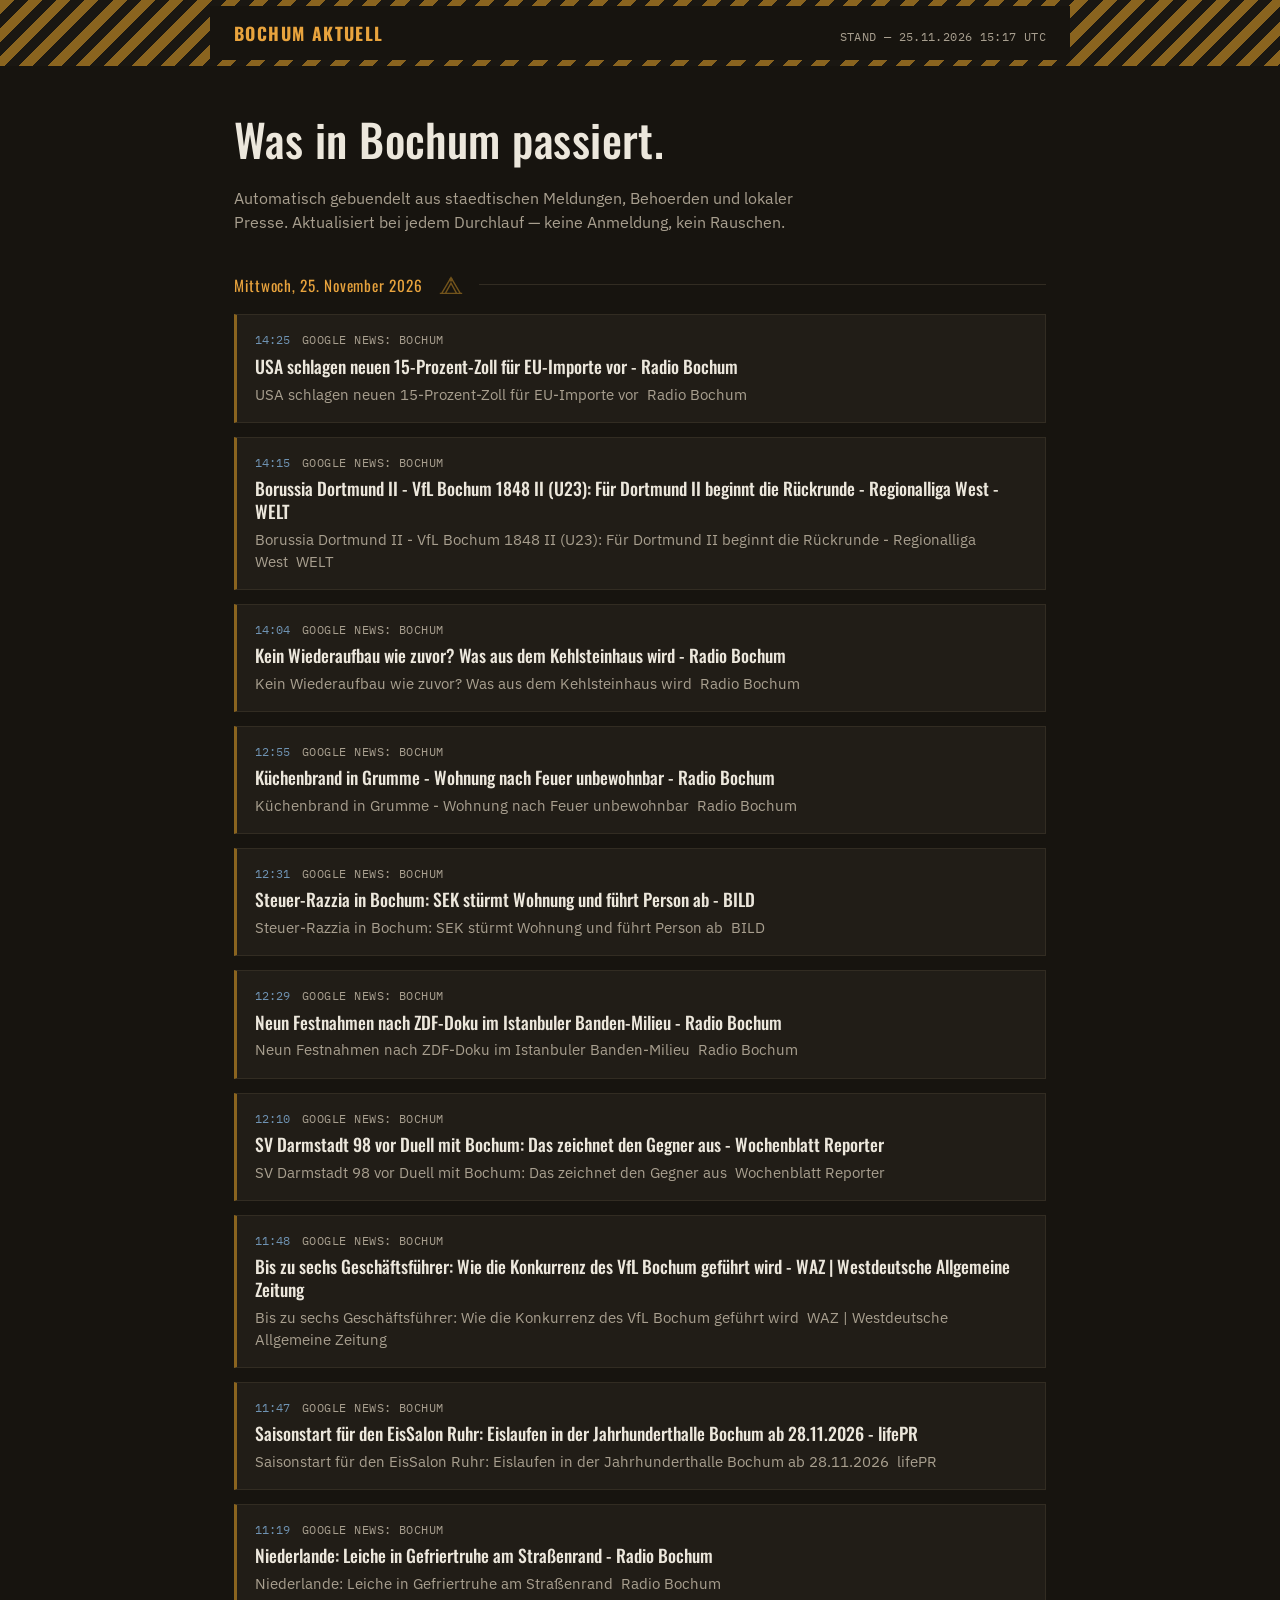
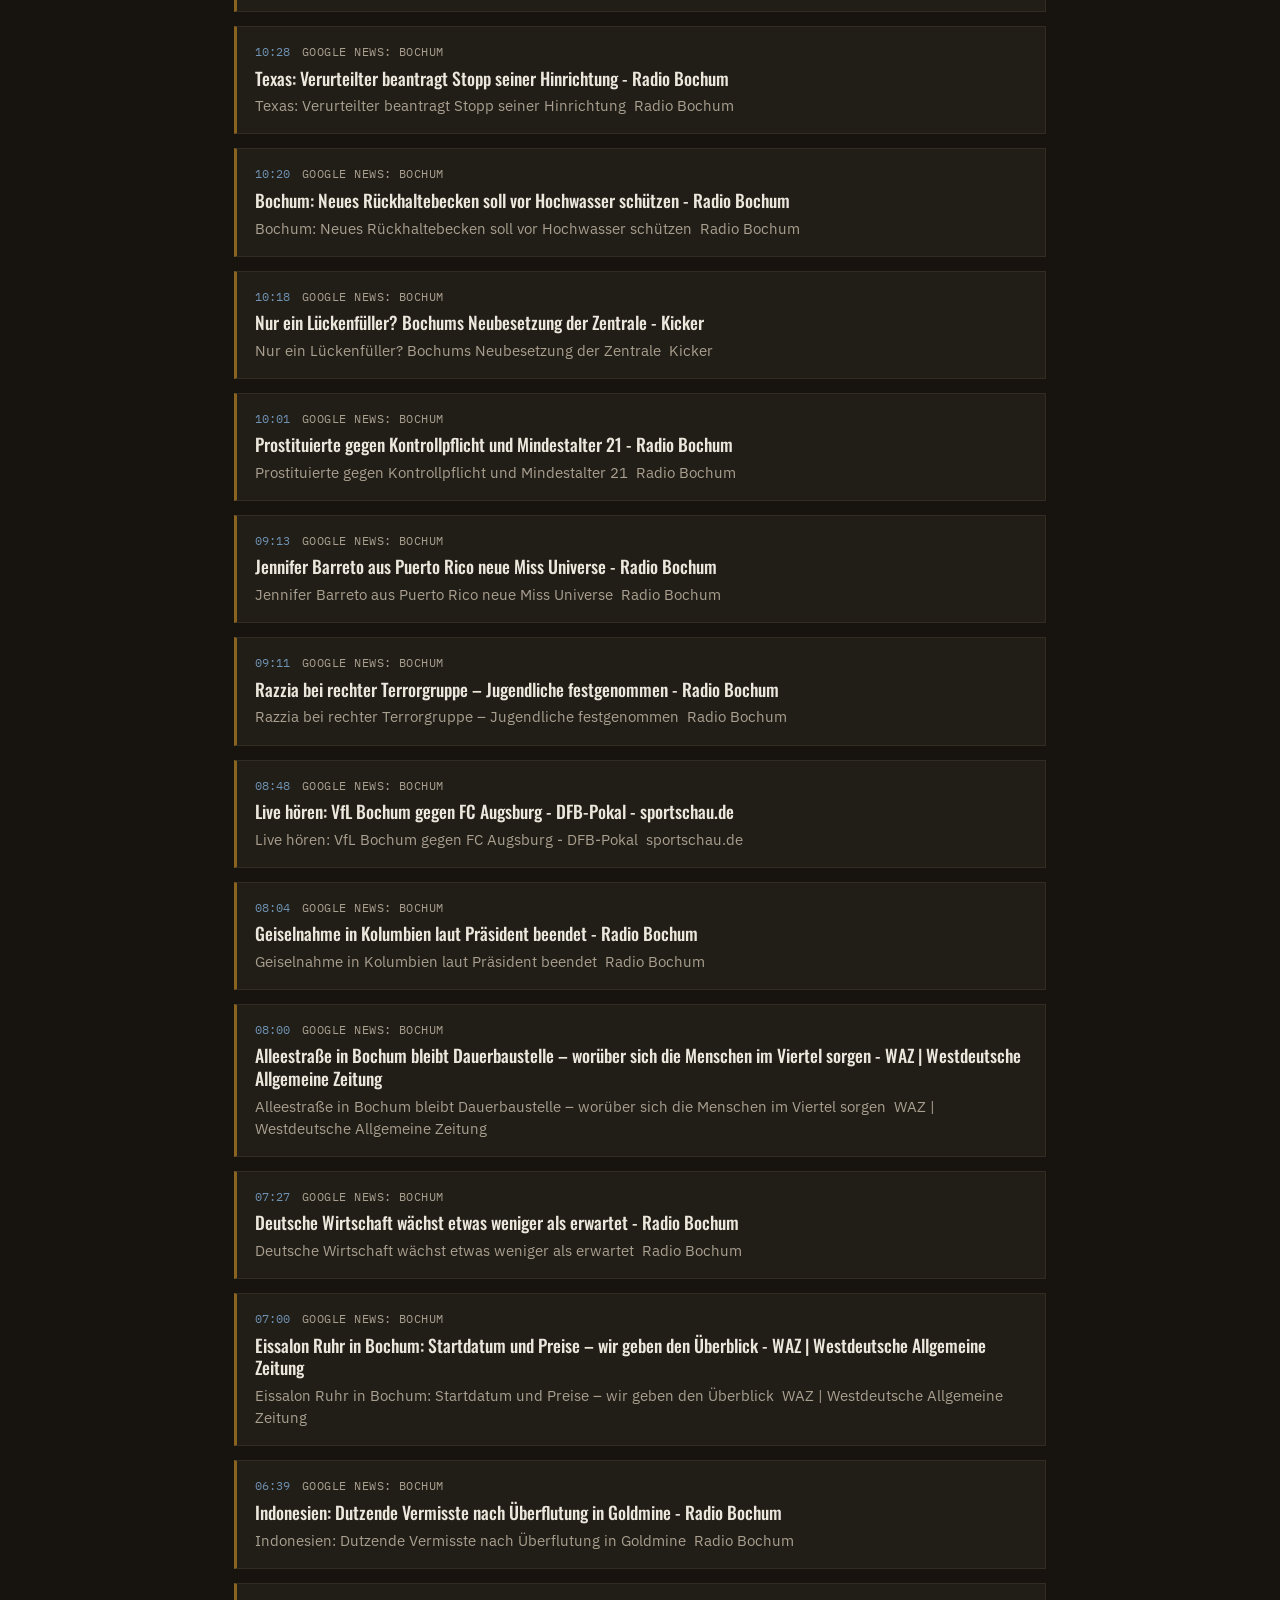
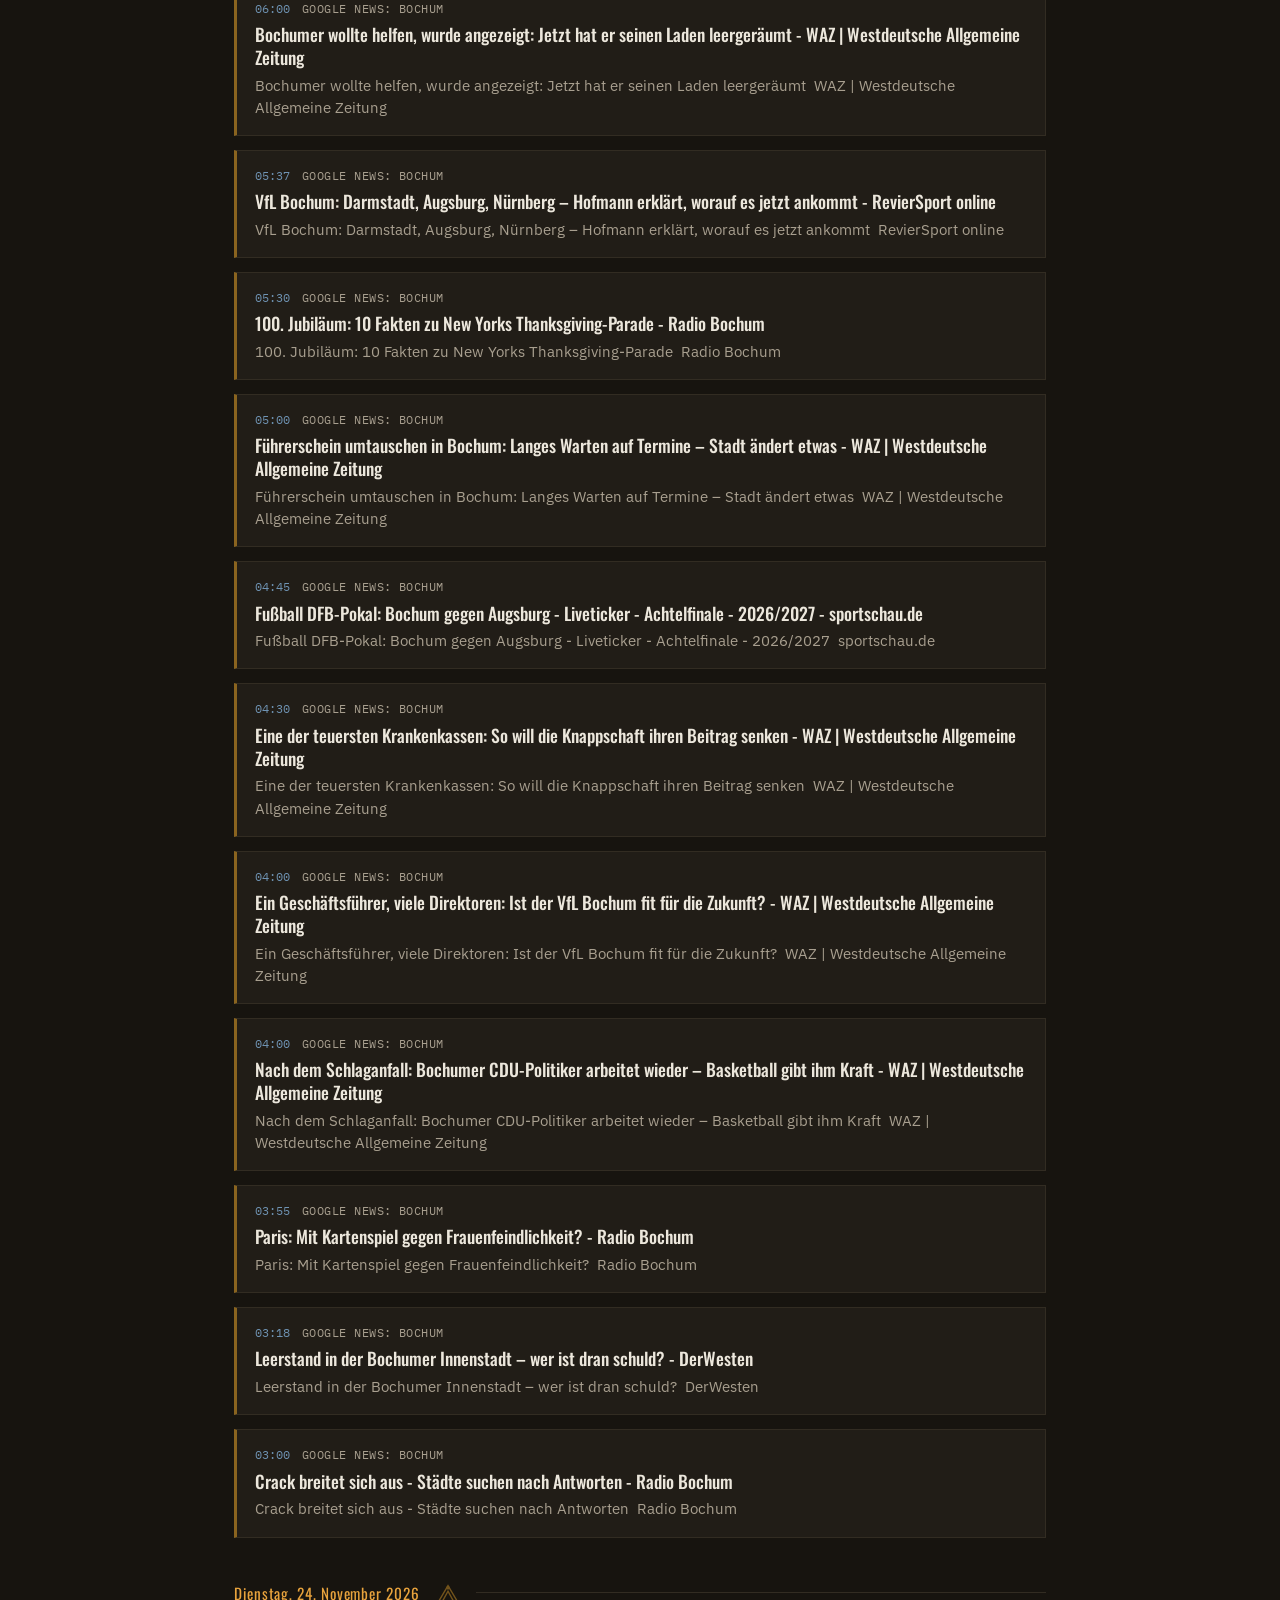
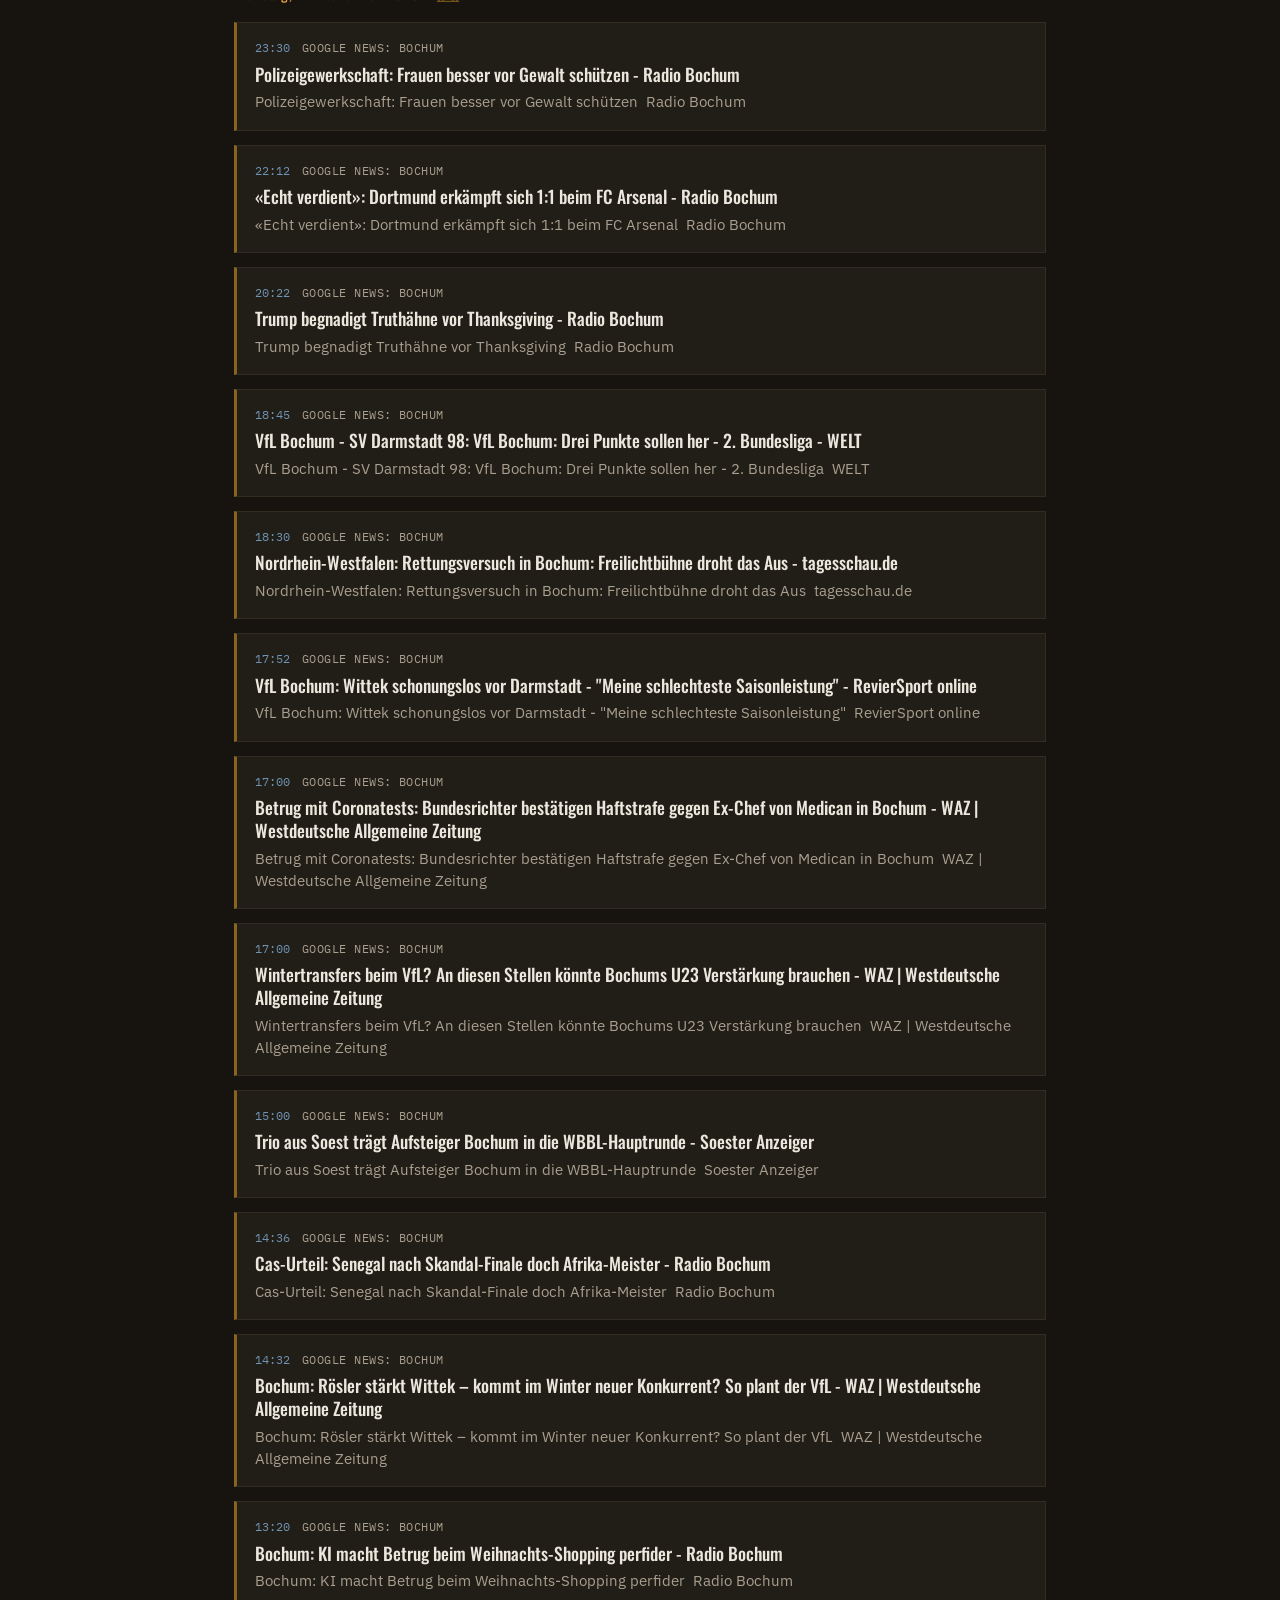
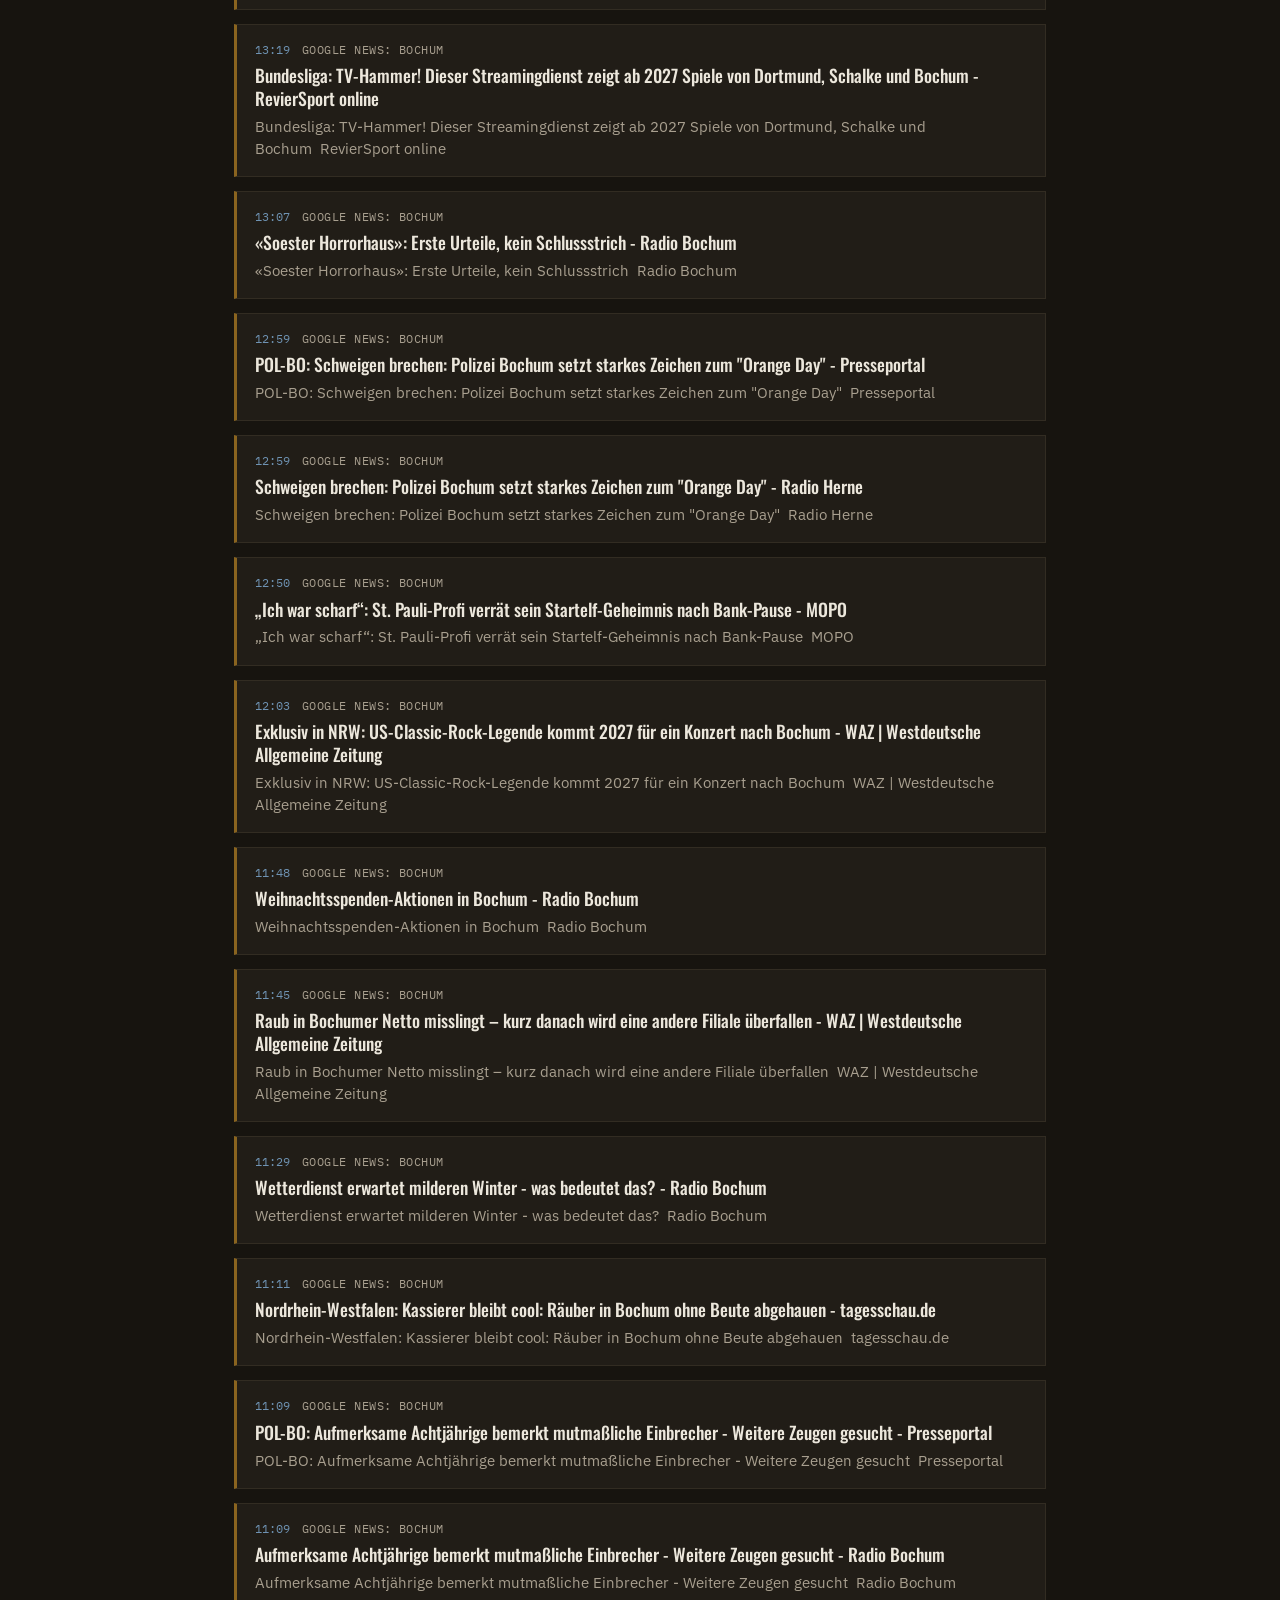
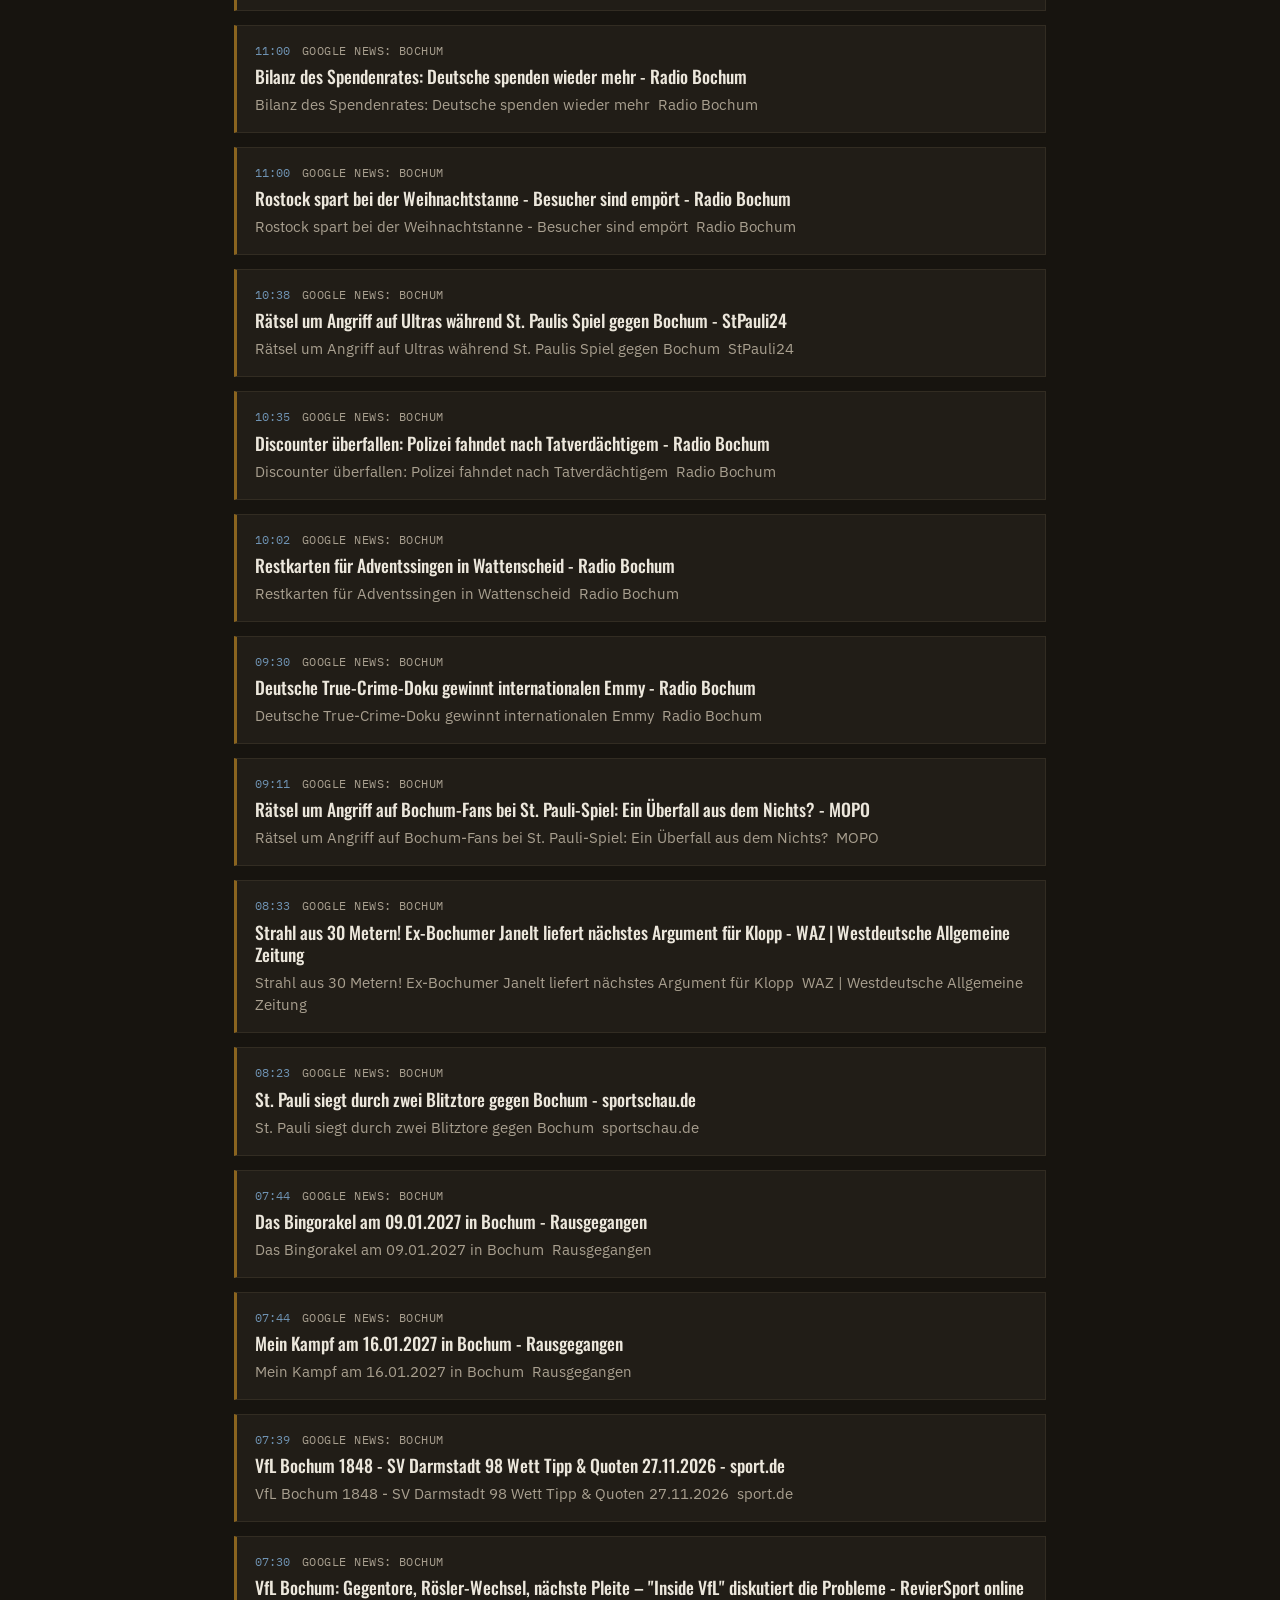
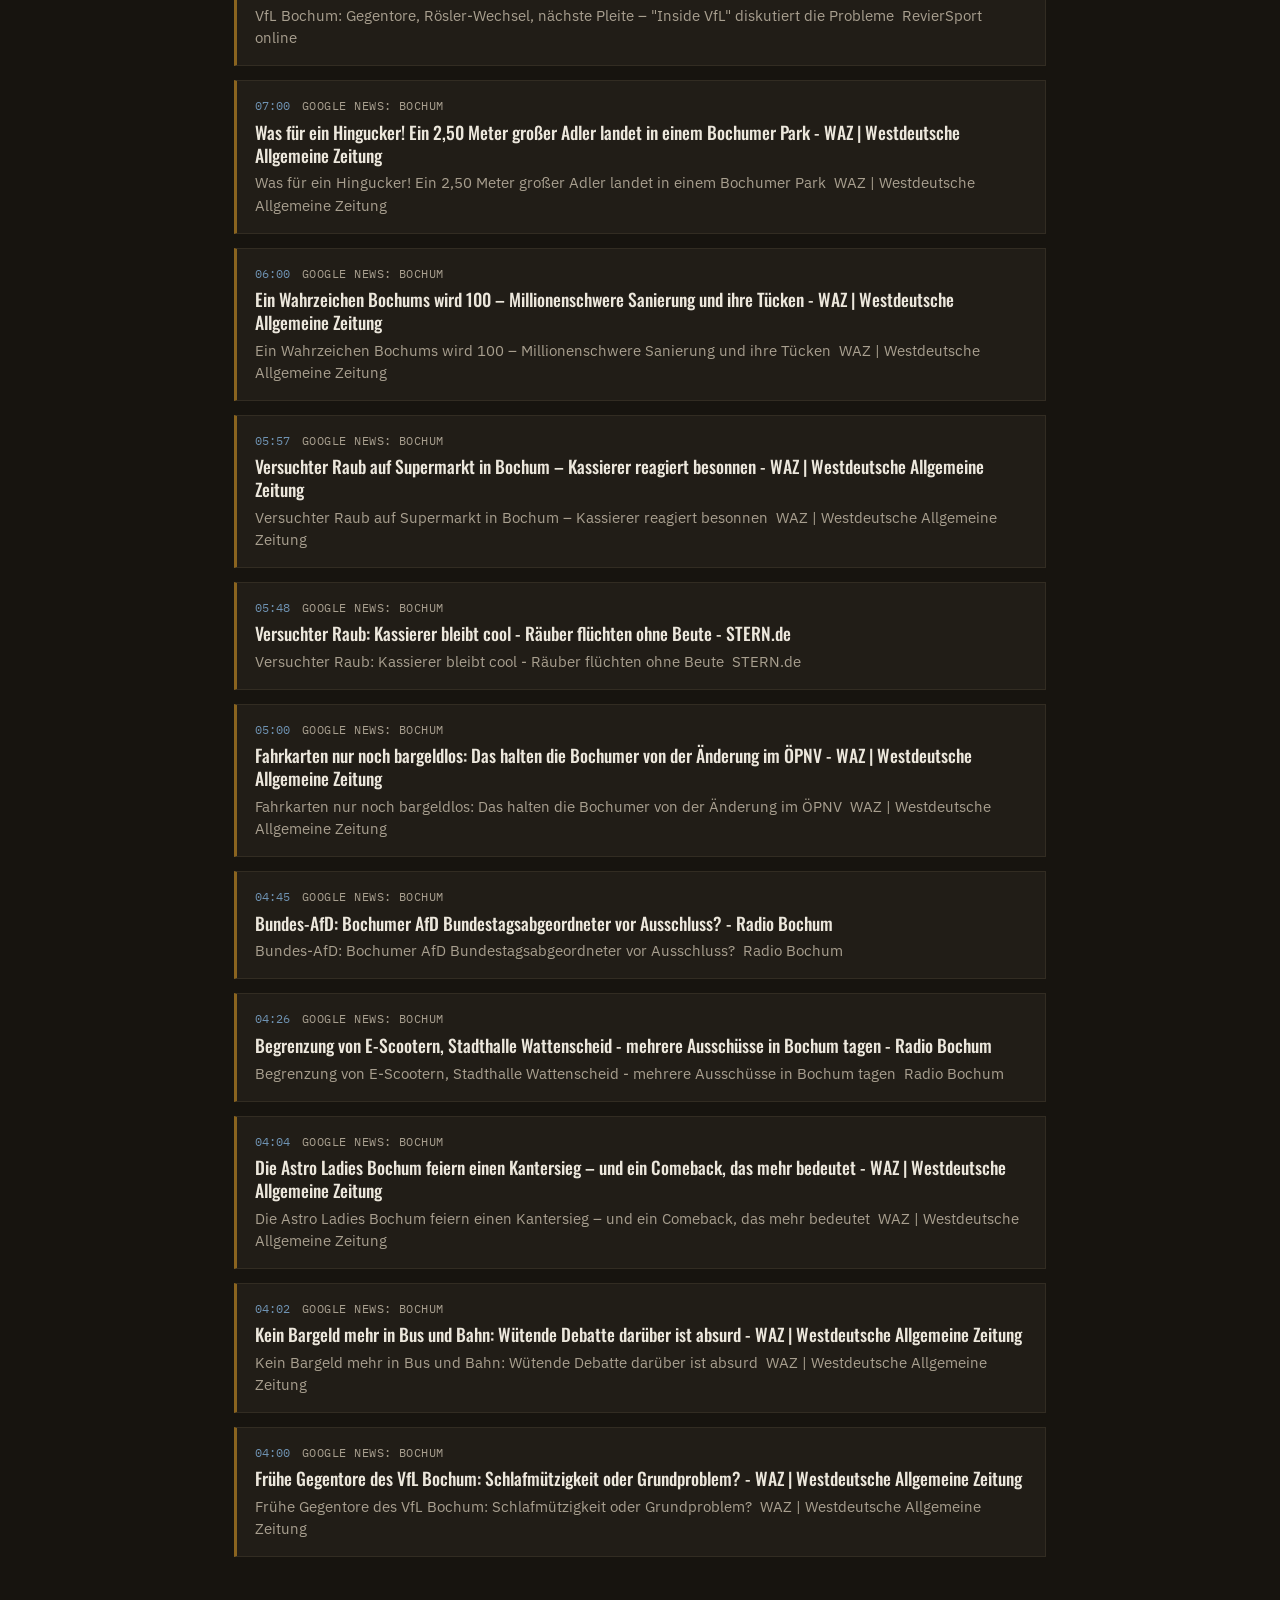
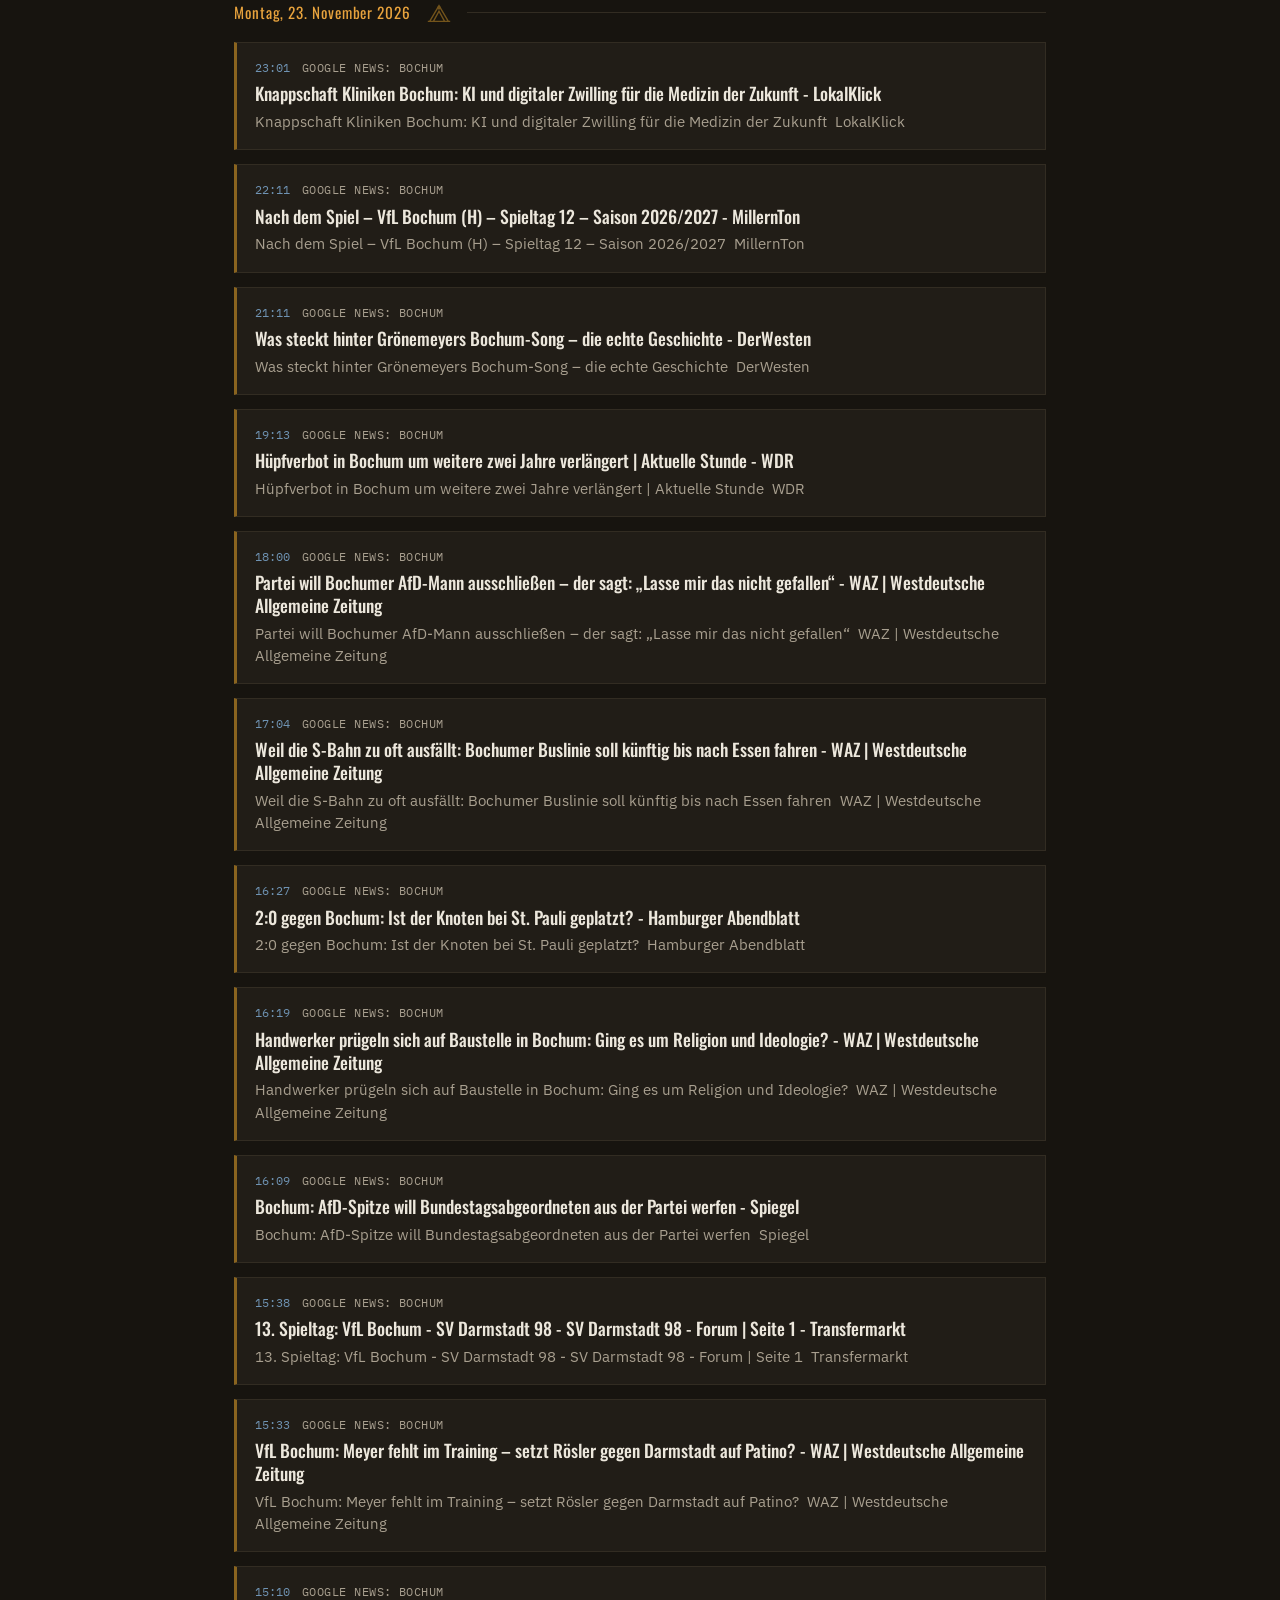
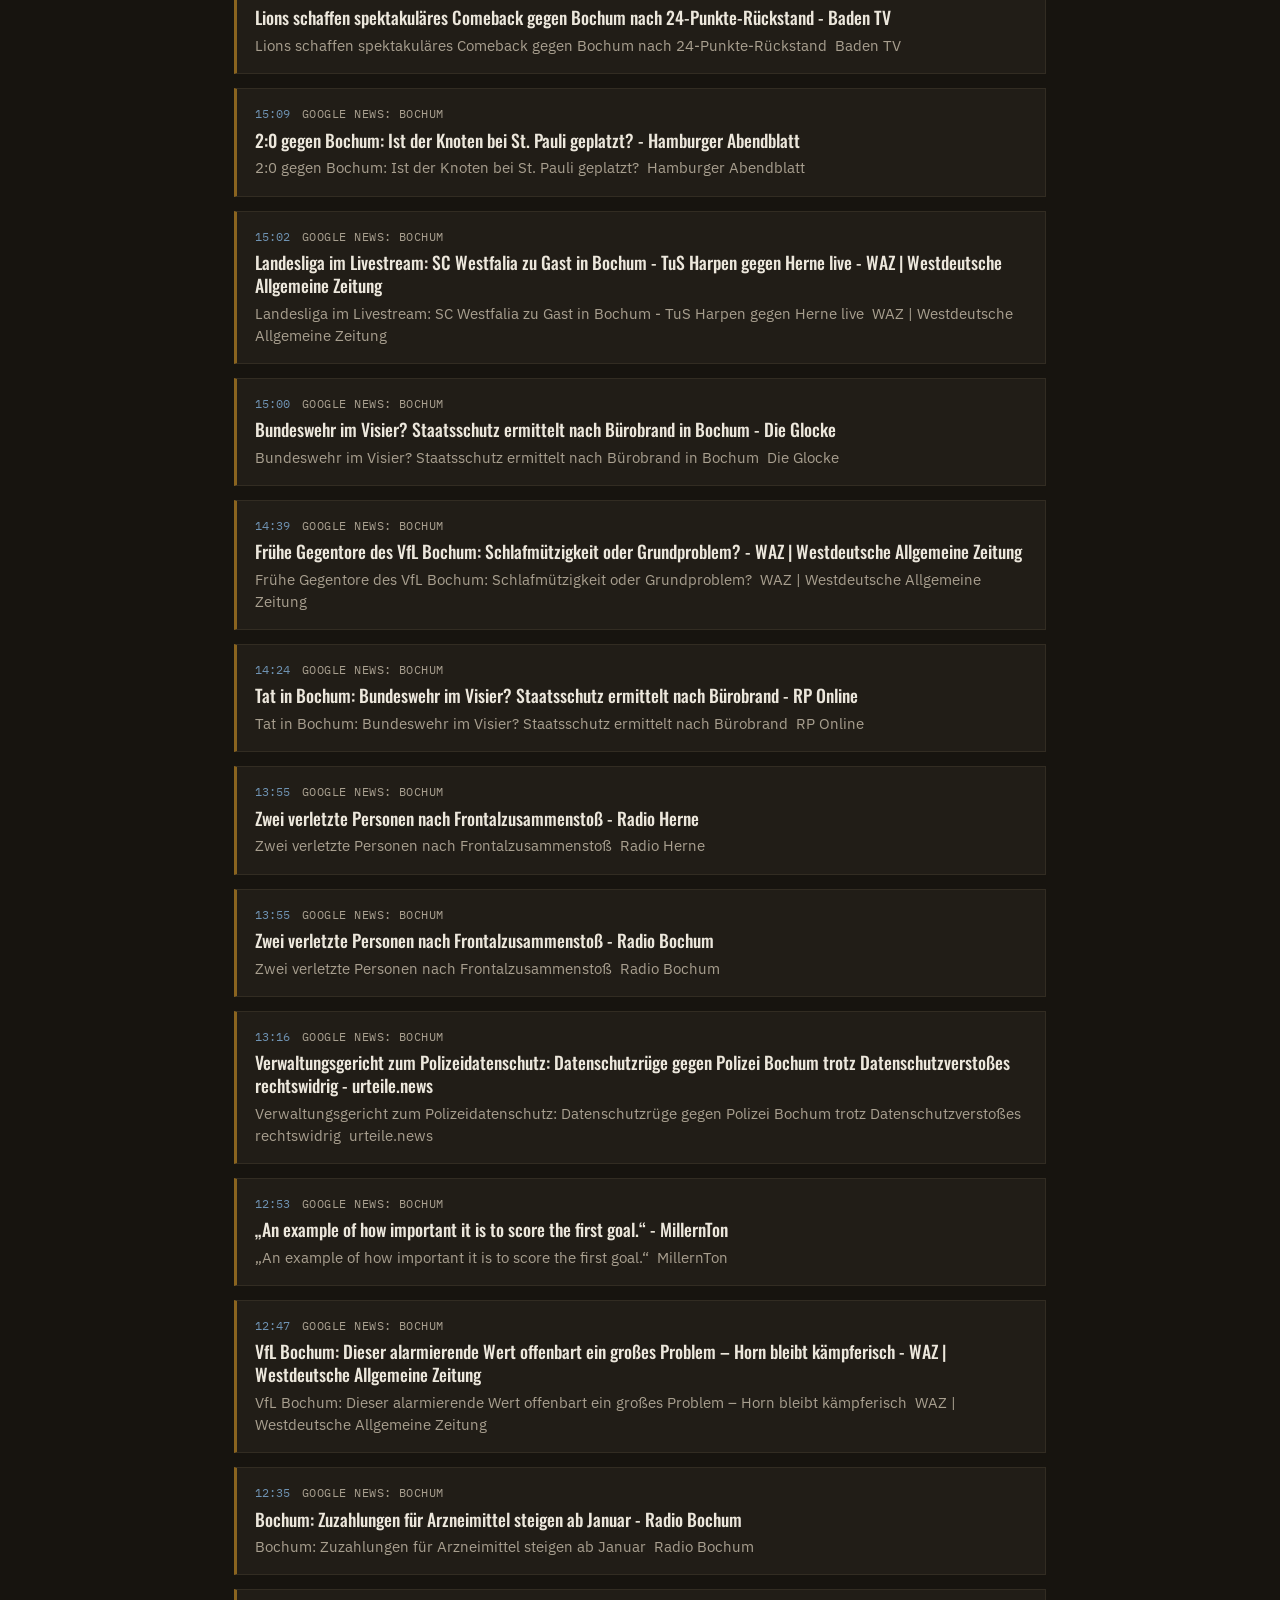
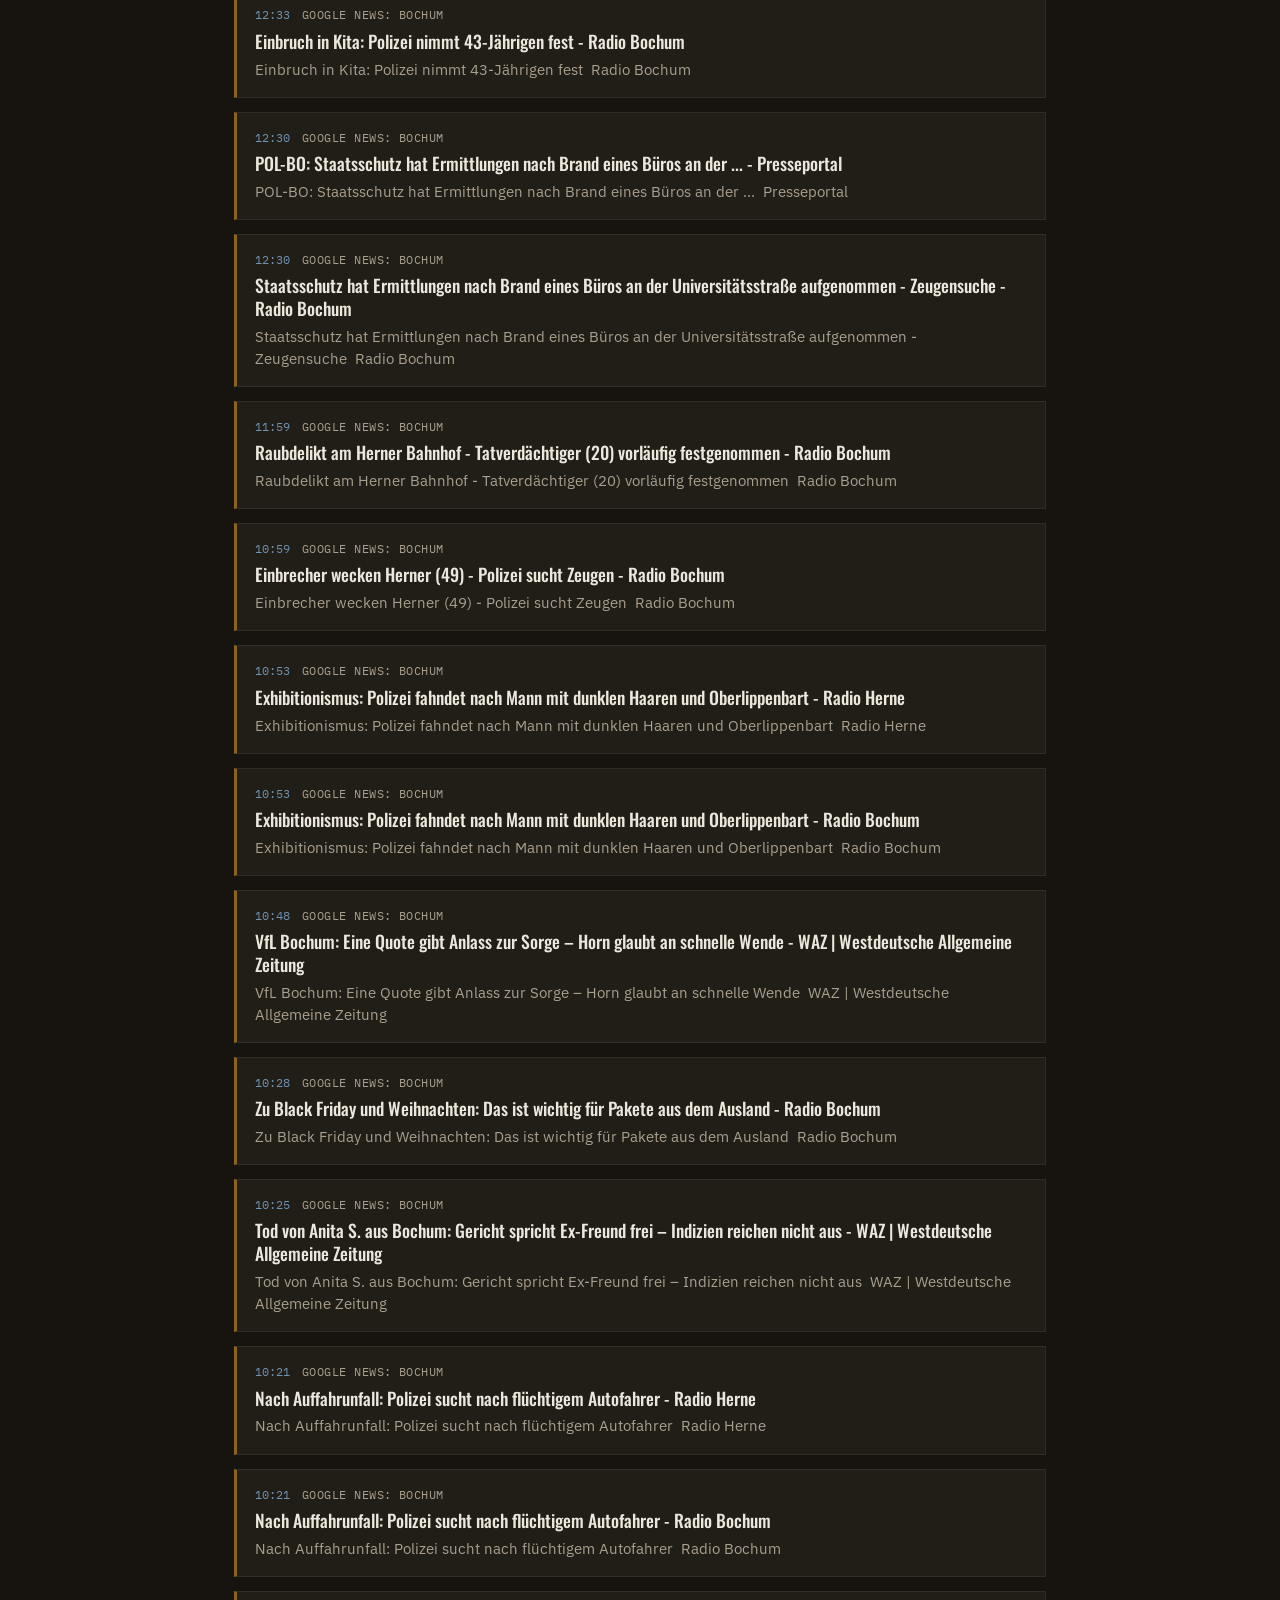
==== commit 46c663a3: "Haberleri guncelle: 2026-11-25 15:17 UTC" ====
--- a/docs/index.html
+++ b/docs/index.html
@@ -14,7 +14,7 @@
 <header class="shift-board">
   <div class="shift-board-inner">
     <span class="shift-label">BOCHUM AKTUELL</span>
-    <span class="shift-status">STAND&nbsp;&mdash;&nbsp;24.11.2026 15:29 UTC</span>
+    <span class="shift-status">STAND&nbsp;&mdash;&nbsp;25.11.2026 15:17 UTC</span>
   </div>
 </header>
 
@@ -25,6 +25,316 @@
   </div>
 
   
+<section class="day-group">
+  <div class="day-divider">
+    <span class="day-label">Mittwoch, 25. November 2026</span>
+    <svg class="headframe" viewBox="0 0 60 40" aria-hidden="true">
+      <path d="M10 38 L30 4 L50 38 M18 38 L30 16 L42 38 M6 38 H54" />
+      <circle cx="30" cy="9" r="2.4" />
+    </svg>
+  </div>
+  <div class="card-grid">
+    
+<article class="card">
+  <div class="card-meta">
+    <span class="card-time">14:25</span>
+    <span class="card-source">Google News: Bochum</span>
+  </div>
+  <h3 class="card-title"><a href="https://news.google.com/rss/articles/[base64]?oc=5" target="_blank" rel="noopener">USA schlagen neuen 15-Prozent-Zoll für EU-Importe vor - Radio Bochum</a></h3>
+  <p class="card-summary">USA schlagen neuen 15-Prozent-Zoll für EU-Importe vor&nbsp;&nbsp;Radio Bochum</p>
+</article>
+
+<article class="card">
+  <div class="card-meta">
+    <span class="card-time">14:15</span>
+    <span class="card-source">Google News: Bochum</span>
+  </div>
+  <h3 class="card-title"><a href="https://news.google.com/rss/articles/[base64]?oc=5" target="_blank" rel="noopener">Borussia Dortmund II - VfL Bochum 1848 II (U23): Für Dortmund II beginnt die Rückrunde - Regionalliga West - WELT</a></h3>
+  <p class="card-summary">Borussia Dortmund II - VfL Bochum 1848 II (U23): Für Dortmund II beginnt die Rückrunde - Regionalliga West&nbsp;&nbsp;WELT</p>
+</article>
+
+<article class="card">
+  <div class="card-meta">
+    <span class="card-time">14:04</span>
+    <span class="card-source">Google News: Bochum</span>
+  </div>
+  <h3 class="card-title"><a href="https://news.google.com/rss/articles/[base64]?oc=5" target="_blank" rel="noopener">Kein Wiederaufbau wie zuvor? Was aus dem Kehlsteinhaus wird - Radio Bochum</a></h3>
+  <p class="card-summary">Kein Wiederaufbau wie zuvor? Was aus dem Kehlsteinhaus wird&nbsp;&nbsp;Radio Bochum</p>
+</article>
+
+<article class="card">
+  <div class="card-meta">
+    <span class="card-time">12:55</span>
+    <span class="card-source">Google News: Bochum</span>
+  </div>
+  <h3 class="card-title"><a href="https://news.google.com/rss/articles/[base64]?oc=5" target="_blank" rel="noopener">Küchenbrand in Grumme - Wohnung nach Feuer unbewohnbar - Radio Bochum</a></h3>
+  <p class="card-summary">Küchenbrand in Grumme - Wohnung nach Feuer unbewohnbar&nbsp;&nbsp;Radio Bochum</p>
+</article>
+
+<article class="card">
+  <div class="card-meta">
+    <span class="card-time">12:31</span>
+    <span class="card-source">Google News: Bochum</span>
+  </div>
+  <h3 class="card-title"><a href="https://news.google.com/rss/articles/[base64]?oc=5" target="_blank" rel="noopener">Steuer-Razzia in Bochum: SEK stürmt Wohnung und führt Person ab - BILD</a></h3>
+  <p class="card-summary">Steuer-Razzia in Bochum: SEK stürmt Wohnung und führt Person ab&nbsp;&nbsp;BILD</p>
+</article>
+
+<article class="card">
+  <div class="card-meta">
+    <span class="card-time">12:29</span>
+    <span class="card-source">Google News: Bochum</span>
+  </div>
+  <h3 class="card-title"><a href="https://news.google.com/rss/articles/[base64]?oc=5" target="_blank" rel="noopener">Neun Festnahmen nach ZDF-Doku im Istanbuler Banden-Milieu - Radio Bochum</a></h3>
+  <p class="card-summary">Neun Festnahmen nach ZDF-Doku im Istanbuler Banden-Milieu&nbsp;&nbsp;Radio Bochum</p>
+</article>
+
+<article class="card">
+  <div class="card-meta">
+    <span class="card-time">12:10</span>
+    <span class="card-source">Google News: Bochum</span>
+  </div>
+  <h3 class="card-title"><a href="https://news.google.com/rss/articles/[base64]?oc=5" target="_blank" rel="noopener">SV Darmstadt 98 vor Duell mit Bochum: Das zeichnet den Gegner aus - Wochenblatt Reporter</a></h3>
+  <p class="card-summary">SV Darmstadt 98 vor Duell mit Bochum: Das zeichnet den Gegner aus&nbsp;&nbsp;Wochenblatt Reporter</p>
+</article>
+
+<article class="card">
+  <div class="card-meta">
+    <span class="card-time">11:48</span>
+    <span class="card-source">Google News: Bochum</span>
+  </div>
+  <h3 class="card-title"><a href="https://news.google.com/rss/articles/[base64]?oc=5" target="_blank" rel="noopener">Bis zu sechs Geschäftsführer: Wie die Konkurrenz des VfL Bochum geführt wird - WAZ | Westdeutsche Allgemeine Zeitung</a></h3>
+  <p class="card-summary">Bis zu sechs Geschäftsführer: Wie die Konkurrenz des VfL Bochum geführt wird&nbsp;&nbsp;WAZ | Westdeutsche Allgemeine Zeitung</p>
+</article>
+
+<article class="card">
+  <div class="card-meta">
+    <span class="card-time">11:47</span>
+    <span class="card-source">Google News: Bochum</span>
+  </div>
+  <h3 class="card-title"><a href="https://news.google.com/rss/articles/[base64]?oc=5" target="_blank" rel="noopener">Saisonstart für den EisSalon Ruhr: Eislaufen in der Jahrhunderthalle Bochum ab 28.11.2026 - lifePR</a></h3>
+  <p class="card-summary">Saisonstart für den EisSalon Ruhr: Eislaufen in der Jahrhunderthalle Bochum ab 28.11.2026&nbsp;&nbsp;lifePR</p>
+</article>
+
+<article class="card">
+  <div class="card-meta">
+    <span class="card-time">11:19</span>
+    <span class="card-source">Google News: Bochum</span>
+  </div>
+  <h3 class="card-title"><a href="https://news.google.com/rss/articles/[base64]?oc=5" target="_blank" rel="noopener">Niederlande: Leiche in Gefriertruhe am Straßenrand - Radio Bochum</a></h3>
+  <p class="card-summary">Niederlande: Leiche in Gefriertruhe am Straßenrand&nbsp;&nbsp;Radio Bochum</p>
+</article>
+
+<article class="card">
+  <div class="card-meta">
+    <span class="card-time">10:28</span>
+    <span class="card-source">Google News: Bochum</span>
+  </div>
+  <h3 class="card-title"><a href="https://news.google.com/rss/articles/[base64]?oc=5" target="_blank" rel="noopener">Texas: Verurteilter beantragt Stopp seiner Hinrichtung - Radio Bochum</a></h3>
+  <p class="card-summary">Texas: Verurteilter beantragt Stopp seiner Hinrichtung&nbsp;&nbsp;Radio Bochum</p>
+</article>
+
+<article class="card">
+  <div class="card-meta">
+    <span class="card-time">10:20</span>
+    <span class="card-source">Google News: Bochum</span>
+  </div>
+  <h3 class="card-title"><a href="https://news.google.com/rss/articles/[base64]?oc=5" target="_blank" rel="noopener">Bochum: Neues Rückhaltebecken soll vor Hochwasser schützen - Radio Bochum</a></h3>
+  <p class="card-summary">Bochum: Neues Rückhaltebecken soll vor Hochwasser schützen&nbsp;&nbsp;Radio Bochum</p>
+</article>
+
+<article class="card">
+  <div class="card-meta">
+    <span class="card-time">10:18</span>
+    <span class="card-source">Google News: Bochum</span>
+  </div>
+  <h3 class="card-title"><a href="https://news.google.com/rss/articles/[base64]?oc=5" target="_blank" rel="noopener">Nur ein Lückenfüller? Bochums Neubesetzung der Zentrale - Kicker</a></h3>
+  <p class="card-summary">Nur ein Lückenfüller? Bochums Neubesetzung der Zentrale&nbsp;&nbsp;Kicker</p>
+</article>
+
+<article class="card">
+  <div class="card-meta">
+    <span class="card-time">10:01</span>
+    <span class="card-source">Google News: Bochum</span>
+  </div>
+  <h3 class="card-title"><a href="https://news.google.com/rss/articles/[base64]?oc=5" target="_blank" rel="noopener">Prostituierte gegen Kontrollpflicht und Mindestalter 21 - Radio Bochum</a></h3>
+  <p class="card-summary">Prostituierte gegen Kontrollpflicht und Mindestalter 21&nbsp;&nbsp;Radio Bochum</p>
+</article>
+
+<article class="card">
+  <div class="card-meta">
+    <span class="card-time">09:13</span>
+    <span class="card-source">Google News: Bochum</span>
+  </div>
+  <h3 class="card-title"><a href="https://news.google.com/rss/articles/[base64]?oc=5" target="_blank" rel="noopener">Jennifer Barreto aus Puerto Rico neue Miss Universe - Radio Bochum</a></h3>
+  <p class="card-summary">Jennifer Barreto aus Puerto Rico neue Miss Universe&nbsp;&nbsp;Radio Bochum</p>
+</article>
+
+<article class="card">
+  <div class="card-meta">
+    <span class="card-time">09:11</span>
+    <span class="card-source">Google News: Bochum</span>
+  </div>
+  <h3 class="card-title"><a href="https://news.google.com/rss/articles/[base64]?oc=5" target="_blank" rel="noopener">Razzia bei rechter Terrorgruppe – Jugendliche festgenommen - Radio Bochum</a></h3>
+  <p class="card-summary">Razzia bei rechter Terrorgruppe – Jugendliche festgenommen&nbsp;&nbsp;Radio Bochum</p>
+</article>
+
+<article class="card">
+  <div class="card-meta">
+    <span class="card-time">08:48</span>
+    <span class="card-source">Google News: Bochum</span>
+  </div>
+  <h3 class="card-title"><a href="https://news.google.com/rss/articles/[base64]?oc=5" target="_blank" rel="noopener">Live hören: VfL Bochum gegen FC Augsburg - DFB-Pokal - sportschau.de</a></h3>
+  <p class="card-summary">Live hören: VfL Bochum gegen FC Augsburg - DFB-Pokal&nbsp;&nbsp;sportschau.de</p>
+</article>
+
+<article class="card">
+  <div class="card-meta">
+    <span class="card-time">08:04</span>
+    <span class="card-source">Google News: Bochum</span>
+  </div>
+  <h3 class="card-title"><a href="https://news.google.com/rss/articles/CBMikAFBVV95cUxQRmkxb25sZFRFeUw2RDBEVnRiNGt3a0JaRHcydTM2ZUNmS3pwWktJcmVaVS1pdlR6eEh6TGFtQnEzNjBFWDhwWHZjVEtZckcydU5PNTZYaUl6OGNyMHFYT3E0djJjM28tREZyQ2FfbHppNzJhaUJVNHpETTZPbl9UMHRsUDVhREMzMUMwaS12eUw?oc=5" target="_blank" rel="noopener">Geiselnahme in Kolumbien laut Präsident beendet - Radio Bochum</a></h3>
+  <p class="card-summary">Geiselnahme in Kolumbien laut Präsident beendet&nbsp;&nbsp;Radio Bochum</p>
+</article>
+
+<article class="card">
+  <div class="card-meta">
+    <span class="card-time">08:00</span>
+    <span class="card-source">Google News: Bochum</span>
+  </div>
+  <h3 class="card-title"><a href="https://news.google.com/rss/articles/[base64]?oc=5" target="_blank" rel="noopener">Alleestraße in Bochum bleibt Dauerbaustelle – worüber sich die Menschen im Viertel sorgen - WAZ | Westdeutsche Allgemeine Zeitung</a></h3>
+  <p class="card-summary">Alleestraße in Bochum bleibt Dauerbaustelle – worüber sich die Menschen im Viertel sorgen&nbsp;&nbsp;WAZ | Westdeutsche Allgemeine Zeitung</p>
+</article>
+
+<article class="card">
+  <div class="card-meta">
+    <span class="card-time">07:27</span>
+    <span class="card-source">Google News: Bochum</span>
+  </div>
+  <h3 class="card-title"><a href="https://news.google.com/rss/articles/[base64]?oc=5" target="_blank" rel="noopener">Deutsche Wirtschaft wächst etwas weniger als erwartet - Radio Bochum</a></h3>
+  <p class="card-summary">Deutsche Wirtschaft wächst etwas weniger als erwartet&nbsp;&nbsp;Radio Bochum</p>
+</article>
+
+<article class="card">
+  <div class="card-meta">
+    <span class="card-time">07:00</span>
+    <span class="card-source">Google News: Bochum</span>
+  </div>
+  <h3 class="card-title"><a href="https://news.google.com/rss/articles/[base64]?oc=5" target="_blank" rel="noopener">Eissalon Ruhr in Bochum: Startdatum und Preise – wir geben den Überblick - WAZ | Westdeutsche Allgemeine Zeitung</a></h3>
+  <p class="card-summary">Eissalon Ruhr in Bochum: Startdatum und Preise – wir geben den Überblick&nbsp;&nbsp;WAZ | Westdeutsche Allgemeine Zeitung</p>
+</article>
+
+<article class="card">
+  <div class="card-meta">
+    <span class="card-time">06:39</span>
+    <span class="card-source">Google News: Bochum</span>
+  </div>
+  <h3 class="card-title"><a href="https://news.google.com/rss/articles/[base64]?oc=5" target="_blank" rel="noopener">Indonesien: Dutzende Vermisste nach Überflutung in Goldmine - Radio Bochum</a></h3>
+  <p class="card-summary">Indonesien: Dutzende Vermisste nach Überflutung in Goldmine&nbsp;&nbsp;Radio Bochum</p>
+</article>
+
+<article class="card">
+  <div class="card-meta">
+    <span class="card-time">06:00</span>
+    <span class="card-source">Google News: Bochum</span>
+  </div>
+  <h3 class="card-title"><a href="https://news.google.com/rss/articles/[base64]?oc=5" target="_blank" rel="noopener">Bochumer wollte helfen, wurde angezeigt: Jetzt hat er seinen Laden leergeräumt - WAZ | Westdeutsche Allgemeine Zeitung</a></h3>
+  <p class="card-summary">Bochumer wollte helfen, wurde angezeigt: Jetzt hat er seinen Laden leergeräumt&nbsp;&nbsp;WAZ | Westdeutsche Allgemeine Zeitung</p>
+</article>
+
+<article class="card">
+  <div class="card-meta">
+    <span class="card-time">05:37</span>
+    <span class="card-source">Google News: Bochum</span>
+  </div>
+  <h3 class="card-title"><a href="https://news.google.com/rss/articles/[base64]?oc=5" target="_blank" rel="noopener">VfL Bochum: Darmstadt, Augsburg, Nürnberg – Hofmann erklärt, worauf es jetzt ankommt - RevierSport online</a></h3>
+  <p class="card-summary">VfL Bochum: Darmstadt, Augsburg, Nürnberg – Hofmann erklärt, worauf es jetzt ankommt&nbsp;&nbsp;RevierSport online</p>
+</article>
+
+<article class="card">
+  <div class="card-meta">
+    <span class="card-time">05:30</span>
+    <span class="card-source">Google News: Bochum</span>
+  </div>
+  <h3 class="card-title"><a href="https://news.google.com/rss/articles/[base64]?oc=5" target="_blank" rel="noopener">100. Jubiläum: 10 Fakten zu New Yorks Thanksgiving-Parade - Radio Bochum</a></h3>
+  <p class="card-summary">100. Jubiläum: 10 Fakten zu New Yorks Thanksgiving-Parade&nbsp;&nbsp;Radio Bochum</p>
+</article>
+
+<article class="card">
+  <div class="card-meta">
+    <span class="card-time">05:00</span>
+    <span class="card-source">Google News: Bochum</span>
+  </div>
+  <h3 class="card-title"><a href="https://news.google.com/rss/articles/[base64]?oc=5" target="_blank" rel="noopener">Führerschein umtauschen in Bochum: Langes Warten auf Termine – Stadt ändert etwas - WAZ | Westdeutsche Allgemeine Zeitung</a></h3>
+  <p class="card-summary">Führerschein umtauschen in Bochum: Langes Warten auf Termine – Stadt ändert etwas&nbsp;&nbsp;WAZ | Westdeutsche Allgemeine Zeitung</p>
+</article>
+
+<article class="card">
+  <div class="card-meta">
+    <span class="card-time">04:45</span>
+    <span class="card-source">Google News: Bochum</span>
+  </div>
+  <h3 class="card-title"><a href="https://news.google.com/rss/articles/[base64]?oc=5" target="_blank" rel="noopener">Fußball DFB-Pokal: Bochum gegen Augsburg - Liveticker - Achtelfinale - 2026/2027 - sportschau.de</a></h3>
+  <p class="card-summary">Fußball DFB-Pokal: Bochum gegen Augsburg - Liveticker - Achtelfinale - 2026/2027&nbsp;&nbsp;sportschau.de</p>
+</article>
+
+<article class="card">
+  <div class="card-meta">
+    <span class="card-time">04:30</span>
+    <span class="card-source">Google News: Bochum</span>
+  </div>
+  <h3 class="card-title"><a href="https://news.google.com/rss/articles/[base64]?oc=5" target="_blank" rel="noopener">Eine der teuersten Krankenkassen: So will die Knappschaft ihren Beitrag senken - WAZ | Westdeutsche Allgemeine Zeitung</a></h3>
+  <p class="card-summary">Eine der teuersten Krankenkassen: So will die Knappschaft ihren Beitrag senken&nbsp;&nbsp;WAZ | Westdeutsche Allgemeine Zeitung</p>
+</article>
+
+<article class="card">
+  <div class="card-meta">
+    <span class="card-time">04:00</span>
+    <span class="card-source">Google News: Bochum</span>
+  </div>
+  <h3 class="card-title"><a href="https://news.google.com/rss/articles/[base64]?oc=5" target="_blank" rel="noopener">Ein Geschäftsführer, viele Direktoren: Ist der VfL Bochum fit für die Zukunft? - WAZ | Westdeutsche Allgemeine Zeitung</a></h3>
+  <p class="card-summary">Ein Geschäftsführer, viele Direktoren: Ist der VfL Bochum fit für die Zukunft?&nbsp;&nbsp;WAZ | Westdeutsche Allgemeine Zeitung</p>
+</article>
+
+<article class="card">
+  <div class="card-meta">
+    <span class="card-time">04:00</span>
+    <span class="card-source">Google News: Bochum</span>
+  </div>
+  <h3 class="card-title"><a href="https://news.google.com/rss/articles/[base64]?oc=5" target="_blank" rel="noopener">Nach dem Schlaganfall: Bochumer CDU-Politiker arbeitet wieder – Basketball gibt ihm Kraft - WAZ | Westdeutsche Allgemeine Zeitung</a></h3>
+  <p class="card-summary">Nach dem Schlaganfall: Bochumer CDU-Politiker arbeitet wieder – Basketball gibt ihm Kraft&nbsp;&nbsp;WAZ | Westdeutsche Allgemeine Zeitung</p>
+</article>
+
+<article class="card">
+  <div class="card-meta">
+    <span class="card-time">03:55</span>
+    <span class="card-source">Google News: Bochum</span>
+  </div>
+  <h3 class="card-title"><a href="https://news.google.com/rss/articles/CBMijwFBVV95cUxPREh0aDBPUjBBcEM5STlMNWJoMU9wcjZvb0FKQkp6VGNOamJBMnpMNkE3Vk5iX3pwYVRKdURlTUliaGtRdWhWYW5yaXp2X1Z4c2k2N1NzYmVaZTlNdElYaXVlZTRETXJEZ1UydkNqNG03eHlLVmY4bFdxdlIzSlNwWWJPbWZ6ZTRwd3NUSU9fVQ?oc=5" target="_blank" rel="noopener">Paris: Mit Kartenspiel gegen Frauenfeindlichkeit? - Radio Bochum</a></h3>
+  <p class="card-summary">Paris: Mit Kartenspiel gegen Frauenfeindlichkeit?&nbsp;&nbsp;Radio Bochum</p>
+</article>
+
+<article class="card">
+  <div class="card-meta">
+    <span class="card-time">03:18</span>
+    <span class="card-source">Google News: Bochum</span>
+  </div>
+  <h3 class="card-title"><a href="https://news.google.com/rss/articles/[base64]?oc=5" target="_blank" rel="noopener">Leerstand in der Bochumer Innenstadt – wer ist dran schuld? - DerWesten</a></h3>
+  <p class="card-summary">Leerstand in der Bochumer Innenstadt – wer ist dran schuld?&nbsp;&nbsp;DerWesten</p>
+</article>
+
+<article class="card">
+  <div class="card-meta">
+    <span class="card-time">03:00</span>
+    <span class="card-source">Google News: Bochum</span>
+  </div>
+  <h3 class="card-title"><a href="https://news.google.com/rss/articles/[base64]?oc=5" target="_blank" rel="noopener">Crack breitet sich aus - Städte suchen nach Antworten - Radio Bochum</a></h3>
+  <p class="card-summary">Crack breitet sich aus - Städte suchen nach Antworten&nbsp;&nbsp;Radio Bochum</p>
+</article>
+
+  </div>
+</section>
+
 <section class="day-group">
   <div class="day-divider">
     <span class="day-label">Dienstag, 24. November 2026</span>
@@ -37,6 +347,87 @@
     
 <article class="card">
   <div class="card-meta">
+    <span class="card-time">23:30</span>
+    <span class="card-source">Google News: Bochum</span>
+  </div>
+  <h3 class="card-title"><a href="https://news.google.com/rss/articles/[base64]?oc=5" target="_blank" rel="noopener">Polizeigewerkschaft: Frauen besser vor Gewalt schützen - Radio Bochum</a></h3>
+  <p class="card-summary">Polizeigewerkschaft: Frauen besser vor Gewalt schützen&nbsp;&nbsp;Radio Bochum</p>
+</article>
+
+<article class="card">
+  <div class="card-meta">
+    <span class="card-time">22:12</span>
+    <span class="card-source">Google News: Bochum</span>
+  </div>
+  <h3 class="card-title"><a href="https://news.google.com/rss/articles/[base64]?oc=5" target="_blank" rel="noopener">«Echt verdient»: Dortmund erkämpft sich 1:1 beim FC Arsenal - Radio Bochum</a></h3>
+  <p class="card-summary">«Echt verdient»: Dortmund erkämpft sich 1:1 beim FC Arsenal&nbsp;&nbsp;Radio Bochum</p>
+</article>
+
+<article class="card">
+  <div class="card-meta">
+    <span class="card-time">20:22</span>
+    <span class="card-source">Google News: Bochum</span>
+  </div>
+  <h3 class="card-title"><a href="https://news.google.com/rss/articles/CBMiigFBVV95cUxNQmdZbHR0LWxYRHVjMmNXU3BvVWcxZWJ5d1ZNcTdNMG9Pdk5KS2p5ZTNhUWJVcTgwbDROeEJGN0tnNjVTZVp2ZGdIU3c1UzJMNlc4ZXZZbThOcV9vdkpDcERkNjNjUmY1M3dVOGdYMDRfTElpXzFxN202M0FtQm1rU00wS3ZKTXc1X0E?oc=5" target="_blank" rel="noopener">Trump begnadigt Truthähne vor Thanksgiving - Radio Bochum</a></h3>
+  <p class="card-summary">Trump begnadigt Truthähne vor Thanksgiving&nbsp;&nbsp;Radio Bochum</p>
+</article>
+
+<article class="card">
+  <div class="card-meta">
+    <span class="card-time">18:45</span>
+    <span class="card-source">Google News: Bochum</span>
+  </div>
+  <h3 class="card-title"><a href="https://news.google.com/rss/articles/[base64]?oc=5" target="_blank" rel="noopener">VfL Bochum - SV Darmstadt 98: VfL Bochum: Drei Punkte sollen her - 2. Bundesliga - WELT</a></h3>
+  <p class="card-summary">VfL Bochum - SV Darmstadt 98: VfL Bochum: Drei Punkte sollen her - 2. Bundesliga&nbsp;&nbsp;WELT</p>
+</article>
+
+<article class="card">
+  <div class="card-meta">
+    <span class="card-time">18:30</span>
+    <span class="card-source">Google News: Bochum</span>
+  </div>
+  <h3 class="card-title"><a href="https://news.google.com/rss/articles/[base64]?oc=5" target="_blank" rel="noopener">Nordrhein-Westfalen: Rettungsversuch in Bochum: Freilichtbühne droht das Aus - tagesschau.de</a></h3>
+  <p class="card-summary">Nordrhein-Westfalen: Rettungsversuch in Bochum: Freilichtbühne droht das Aus&nbsp;&nbsp;tagesschau.de</p>
+</article>
+
+<article class="card">
+  <div class="card-meta">
+    <span class="card-time">17:52</span>
+    <span class="card-source">Google News: Bochum</span>
+  </div>
+  <h3 class="card-title"><a href="https://news.google.com/rss/articles/[base64]?oc=5" target="_blank" rel="noopener">VfL Bochum: Wittek schonungslos vor Darmstadt - "Meine schlechteste Saisonleistung" - RevierSport online</a></h3>
+  <p class="card-summary">VfL Bochum: Wittek schonungslos vor Darmstadt - "Meine schlechteste Saisonleistung"&nbsp;&nbsp;RevierSport online</p>
+</article>
+
+<article class="card">
+  <div class="card-meta">
+    <span class="card-time">17:00</span>
+    <span class="card-source">Google News: Bochum</span>
+  </div>
+  <h3 class="card-title"><a href="https://news.google.com/rss/articles/[base64]?oc=5" target="_blank" rel="noopener">Betrug mit Coronatests: Bundesrichter bestätigen Haftstrafe gegen Ex-Chef von Medican in Bochum - WAZ | Westdeutsche Allgemeine Zeitung</a></h3>
+  <p class="card-summary">Betrug mit Coronatests: Bundesrichter bestätigen Haftstrafe gegen Ex-Chef von Medican in Bochum&nbsp;&nbsp;WAZ | Westdeutsche Allgemeine Zeitung</p>
+</article>
+
+<article class="card">
+  <div class="card-meta">
+    <span class="card-time">17:00</span>
+    <span class="card-source">Google News: Bochum</span>
+  </div>
+  <h3 class="card-title"><a href="https://news.google.com/rss/articles/[base64]?oc=5" target="_blank" rel="noopener">Wintertransfers beim VfL? An diesen Stellen könnte Bochums U23 Verstärkung brauchen - WAZ | Westdeutsche Allgemeine Zeitung</a></h3>
+  <p class="card-summary">Wintertransfers beim VfL? An diesen Stellen könnte Bochums U23 Verstärkung brauchen&nbsp;&nbsp;WAZ | Westdeutsche Allgemeine Zeitung</p>
+</article>
+
+<article class="card">
+  <div class="card-meta">
+    <span class="card-time">15:00</span>
+    <span class="card-source">Google News: Bochum</span>
+  </div>
+  <h3 class="card-title"><a href="https://news.google.com/rss/articles/[base64]?oc=5" target="_blank" rel="noopener">Trio aus Soest trägt Aufsteiger Bochum in die WBBL-Hauptrunde - Soester Anzeiger</a></h3>
+  <p class="card-summary">Trio aus Soest trägt Aufsteiger Bochum in die WBBL-Hauptrunde&nbsp;&nbsp;Soester Anzeiger</p>
+</article>
+
+<article class="card">
+  <div class="card-meta">
     <span class="card-time">14:36</span>
     <span class="card-source">Google News: Bochum</span>
   </div>
@@ -163,6 +554,15 @@
 
 <article class="card">
   <div class="card-meta">
+    <span class="card-time">11:09</span>
+    <span class="card-source">Google News: Bochum</span>
+  </div>
+  <h3 class="card-title"><a href="https://news.google.com/rss/articles/[base64]?oc=5" target="_blank" rel="noopener">Aufmerksame Achtjährige bemerkt mutmaßliche Einbrecher - Weitere Zeugen gesucht - Radio Bochum</a></h3>
+  <p class="card-summary">Aufmerksame Achtjährige bemerkt mutmaßliche Einbrecher - Weitere Zeugen gesucht&nbsp;&nbsp;Radio Bochum</p>
+</article>
+
+<article class="card">
+  <div class="card-meta">
     <span class="card-time">11:00</span>
     <span class="card-source">Google News: Bochum</span>
   </div>
@@ -222,6 +622,15 @@
   </div>
   <h3 class="card-title"><a href="https://news.google.com/rss/articles/[base64]?oc=5" target="_blank" rel="noopener">Rätsel um Angriff auf Bochum-Fans bei St. Pauli-Spiel: Ein Überfall aus dem Nichts? - MOPO</a></h3>
   <p class="card-summary">Rätsel um Angriff auf Bochum-Fans bei St. Pauli-Spiel: Ein Überfall aus dem Nichts?&nbsp;&nbsp;MOPO</p>
+</article>
+
+<article class="card">
+  <div class="card-meta">
+    <span class="card-time">08:33</span>
+    <span class="card-source">Google News: Bochum</span>
+  </div>
+  <h3 class="card-title"><a href="https://news.google.com/rss/articles/[base64]?oc=5" target="_blank" rel="noopener">Strahl aus 30 Metern! Ex-Bochumer Janelt liefert nächstes Argument für Klopp - WAZ | Westdeutsche Allgemeine Zeitung</a></h3>
+  <p class="card-summary">Strahl aus 30 Metern! Ex-Bochumer Janelt liefert nächstes Argument für Klopp&nbsp;&nbsp;WAZ | Westdeutsche Allgemeine Zeitung</p>
 </article>
 
 <article class="card">
@@ -374,6 +783,15 @@
     
 <article class="card">
   <div class="card-meta">
+    <span class="card-time">23:01</span>
+    <span class="card-source">Google News: Bochum</span>
+  </div>
+  <h3 class="card-title"><a href="https://news.google.com/rss/articles/[base64]?oc=5" target="_blank" rel="noopener">Knappschaft Kliniken Bochum: KI und digitaler Zwilling für die Medizin der Zukunft - LokalKlick</a></h3>
+  <p class="card-summary">Knappschaft Kliniken Bochum: KI und digitaler Zwilling für die Medizin der Zukunft&nbsp;&nbsp;LokalKlick</p>
+</article>
+
+<article class="card">
+  <div class="card-meta">
     <span class="card-time">22:11</span>
     <span class="card-source">Google News: Bochum</span>
   </div>
@@ -437,6 +855,24 @@
 
 <article class="card">
   <div class="card-meta">
+    <span class="card-time">16:09</span>
+    <span class="card-source">Google News: Bochum</span>
+  </div>
+  <h3 class="card-title"><a href="https://news.google.com/rss/articles/[base64]?oc=5" target="_blank" rel="noopener">Bochum: AfD-Spitze will Bundestagsabgeordneten aus der Partei werfen - Spiegel</a></h3>
+  <p class="card-summary">Bochum: AfD-Spitze will Bundestagsabgeordneten aus der Partei werfen&nbsp;&nbsp;Spiegel</p>
+</article>
+
+<article class="card">
+  <div class="card-meta">
+    <span class="card-time">15:38</span>
+    <span class="card-source">Google News: Bochum</span>
+  </div>
+  <h3 class="card-title"><a href="https://news.google.com/rss/articles/[base64]?oc=5" target="_blank" rel="noopener">13. Spieltag: VfL Bochum - SV Darmstadt 98 - SV Darmstadt 98 - Forum | Seite 1 - Transfermarkt</a></h3>
+  <p class="card-summary">13. Spieltag: VfL Bochum - SV Darmstadt 98 - SV Darmstadt 98 - Forum | Seite 1&nbsp;&nbsp;Transfermarkt</p>
+</article>
+
+<article class="card">
+  <div class="card-meta">
     <span class="card-time">15:33</span>
     <span class="card-source">Google News: Bochum</span>
   </div>
@@ -509,6 +945,15 @@
 
 <article class="card">
   <div class="card-meta">
+    <span class="card-time">13:55</span>
+    <span class="card-source">Google News: Bochum</span>
+  </div>
+  <h3 class="card-title"><a href="https://news.google.com/rss/articles/[base64]?oc=5" target="_blank" rel="noopener">Zwei verletzte Personen nach Frontalzusammenstoß - Radio Bochum</a></h3>
+  <p class="card-summary">Zwei verletzte Personen nach Frontalzusammenstoß&nbsp;&nbsp;Radio Bochum</p>
+</article>
+
+<article class="card">
+  <div class="card-meta">
     <span class="card-time">13:16</span>
     <span class="card-source">Google News: Bochum</span>
   </div>
@@ -536,6 +981,24 @@
 
 <article class="card">
   <div class="card-meta">
+    <span class="card-time">12:35</span>
+    <span class="card-source">Google News: Bochum</span>
+  </div>
+  <h3 class="card-title"><a href="https://news.google.com/rss/articles/[base64]?oc=5" target="_blank" rel="noopener">Bochum: Zuzahlungen für Arzneimittel steigen ab Januar - Radio Bochum</a></h3>
+  <p class="card-summary">Bochum: Zuzahlungen für Arzneimittel steigen ab Januar&nbsp;&nbsp;Radio Bochum</p>
+</article>
+
+<article class="card">
+  <div class="card-meta">
+    <span class="card-time">12:33</span>
+    <span class="card-source">Google News: Bochum</span>
+  </div>
+  <h3 class="card-title"><a href="https://news.google.com/rss/articles/[base64]?oc=5" target="_blank" rel="noopener">Einbruch in Kita: Polizei nimmt 43-Jährigen fest - Radio Bochum</a></h3>
+  <p class="card-summary">Einbruch in Kita: Polizei nimmt 43-Jährigen fest&nbsp;&nbsp;Radio Bochum</p>
+</article>
+
+<article class="card">
+  <div class="card-meta">
     <span class="card-time">12:30</span>
     <span class="card-source">Google News: Bochum</span>
   </div>
@@ -581,6 +1044,15 @@
 
 <article class="card">
   <div class="card-meta">
+    <span class="card-time">10:53</span>
+    <span class="card-source">Google News: Bochum</span>
+  </div>
+  <h3 class="card-title"><a href="https://news.google.com/rss/articles/[base64]?oc=5" target="_blank" rel="noopener">Exhibitionismus: Polizei fahndet nach Mann mit dunklen Haaren und Oberlippenbart - Radio Bochum</a></h3>
+  <p class="card-summary">Exhibitionismus: Polizei fahndet nach Mann mit dunklen Haaren und Oberlippenbart&nbsp;&nbsp;Radio Bochum</p>
+</article>
+
+<article class="card">
+  <div class="card-meta">
     <span class="card-time">10:48</span>
     <span class="card-source">Google News: Bochum</span>
   </div>
@@ -590,6 +1062,15 @@
 
 <article class="card">
   <div class="card-meta">
+    <span class="card-time">10:28</span>
+    <span class="card-source">Google News: Bochum</span>
+  </div>
+  <h3 class="card-title"><a href="https://news.google.com/rss/articles/[base64]?oc=5" target="_blank" rel="noopener">Zu Black Friday und Weihnachten: Das ist wichtig für Pakete aus dem Ausland - Radio Bochum</a></h3>
+  <p class="card-summary">Zu Black Friday und Weihnachten: Das ist wichtig für Pakete aus dem Ausland&nbsp;&nbsp;Radio Bochum</p>
+</article>
+
+<article class="card">
+  <div class="card-meta">
     <span class="card-time">10:25</span>
     <span class="card-source">Google News: Bochum</span>
   </div>
@@ -608,6 +1089,15 @@
 
 <article class="card">
   <div class="card-meta">
+    <span class="card-time">10:21</span>
+    <span class="card-source">Google News: Bochum</span>
+  </div>
+  <h3 class="card-title"><a href="https://news.google.com/rss/articles/[base64]?oc=5" target="_blank" rel="noopener">Nach Auffahrunfall: Polizei sucht nach flüchtigem Autofahrer - Radio Bochum</a></h3>
+  <p class="card-summary">Nach Auffahrunfall: Polizei sucht nach flüchtigem Autofahrer&nbsp;&nbsp;Radio Bochum</p>
+</article>
+
+<article class="card">
+  <div class="card-meta">
     <span class="card-time">09:46</span>
     <span class="card-source">Google News: Bochum</span>
   </div>
@@ -649,509 +1139,6 @@
   </div>
   <h3 class="card-title"><a href="https://news.google.com/rss/articles/[base64]?oc=5" target="_blank" rel="noopener">Sechs Punkte mehr als im Vorjahr: Ist die U23 des VfL Bochum auf dem richtigen Weg? - WAZ | Westdeutsche Allgemeine Zeitung</a></h3>
   <p class="card-summary">Sechs Punkte mehr als im Vorjahr: Ist die U23 des VfL Bochum auf dem richtigen Weg?&nbsp;&nbsp;WAZ | Westdeutsche Allgemeine Zeitung</p>
-</article>
-
-<article class="card">
-  <div class="card-meta">
-    <span class="card-time">07:08</span>
-    <span class="card-source">Google News: Bochum</span>
-  </div>
-  <h3 class="card-title"><a href="https://news.google.com/rss/articles/[base64]?oc=5" target="_blank" rel="noopener">Angriff auf Bochum-Fans bei St. Pauli-Spiel? - MOPO</a></h3>
-  <p class="card-summary">Angriff auf Bochum-Fans bei St. Pauli-Spiel?&nbsp;&nbsp;MOPO</p>
-</article>
-
-<article class="card">
-  <div class="card-meta">
-    <span class="card-time">07:07</span>
-    <span class="card-source">Google News: Bochum</span>
-  </div>
-  <h3 class="card-title"><a href="https://news.google.com/rss/articles/[base64]?oc=5" target="_blank" rel="noopener">VfL Bochum: Zoller nach Rückkehr zu St. Pauli: "Uns hat die Gier gefehlt" - RevierSport online</a></h3>
-  <p class="card-summary">VfL Bochum: Zoller nach Rückkehr zu St. Pauli: "Uns hat die Gier gefehlt"&nbsp;&nbsp;RevierSport online</p>
-</article>
-
-<article class="card">
-  <div class="card-meta">
-    <span class="card-time">07:00</span>
-    <span class="card-source">Google News: Bochum</span>
-  </div>
-  <h3 class="card-title"><a href="https://news.google.com/rss/articles/[base64]?oc=5" target="_blank" rel="noopener">Star-Autor Stuckrad-Barre liest in Bochum über Lindenberg: Wir verlosen Gästelistenplätze - WAZ | Westdeutsche Allgemeine Zeitung</a></h3>
-  <p class="card-summary">Star-Autor Stuckrad-Barre liest in Bochum über Lindenberg: Wir verlosen Gästelistenplätze&nbsp;&nbsp;WAZ | Westdeutsche Allgemeine Zeitung</p>
-</article>
-
-<article class="card">
-  <div class="card-meta">
-    <span class="card-time">06:41</span>
-    <span class="card-source">Google News: Bochum</span>
-  </div>
-  <h3 class="card-title"><a href="https://news.google.com/rss/articles/CBMiiwFBVV95cUxObk5DdTh1aFNabTFXcFNSVThJZm90NzBHRHc2WFNvTEVmd3MxWmhRRnpRQWctc0g5SFBoSFViNWgzSnZyalpRTnZHZktxNHdNZXppWkhyQVdXdHlYMkNZVWdRcWxRaU1SNkJTSkxnek9NbXNlS1ctNkd0NFgwd0hCMHE2ZWVKdFpwckx3?oc=5" target="_blank" rel="noopener">Spielschema | SV Meppen - VfL Bochum 1:1 | 13. Spieltag | 2. Frauen-Bundesliga 2026/27 - Kicker</a></h3>
-  <p class="card-summary">Spielschema | SV Meppen - VfL Bochum 1:1 | 13. Spieltag | 2. Frauen-Bundesliga 2026/27&nbsp;&nbsp;Kicker</p>
-</article>
-
-<article class="card">
-  <div class="card-meta">
-    <span class="card-time">06:02</span>
-    <span class="card-source">Google News: Bochum</span>
-  </div>
-  <h3 class="card-title"><a href="https://news.google.com/rss/articles/CBMiiwFBVV95cUxNTGU4eGw0T0M1V2doNF9OWERyMUpXb3V0OTZxdEtoMzZ1VUVUUW00VHRnbW1QWUZWNjlvQ2d5T3VmQnczZDNmSFA1R1A3SlhoOExGc0Z5TmMzdHNRYnNfTDlWYzlvM2VDYzg4WkVsUWJwYWRieUxuUHRZUDFWbGJ4YlhhT3JZOVFqaDlZ?oc=5" target="_blank" rel="noopener">Bochum: Neue Siedlung in Hiltrop entsteht - Radio Bochum</a></h3>
-  <p class="card-summary">Bochum: Neue Siedlung in Hiltrop entsteht&nbsp;&nbsp;Radio Bochum</p>
-</article>
-
-<article class="card">
-  <div class="card-meta">
-    <span class="card-time">06:00</span>
-    <span class="card-source">Google News: Bochum</span>
-  </div>
-  <h3 class="card-title"><a href="https://news.google.com/rss/articles/[base64]?oc=5" target="_blank" rel="noopener">Straße in Bochum wird drei Wochen gesperrt: Weiter Umweg zur A40 für Autofahrer - WAZ | Westdeutsche Allgemeine Zeitung</a></h3>
-  <p class="card-summary">Straße in Bochum wird drei Wochen gesperrt: Weiter Umweg zur A40 für Autofahrer&nbsp;&nbsp;WAZ | Westdeutsche Allgemeine Zeitung</p>
-</article>
-
-<article class="card">
-  <div class="card-meta">
-    <span class="card-time">05:04</span>
-    <span class="card-source">Google News: Bochum</span>
-  </div>
-  <h3 class="card-title"><a href="https://news.google.com/rss/articles/[base64]?oc=5" target="_blank" rel="noopener">Schwimmbad in Bochum für 26 Millionen Euro modernisiert – und dann ist es zu kalt? - WAZ | Westdeutsche Allgemeine Zeitung</a></h3>
-  <p class="card-summary">Schwimmbad in Bochum für 26 Millionen Euro modernisiert – und dann ist es zu kalt?&nbsp;&nbsp;WAZ | Westdeutsche Allgemeine Zeitung</p>
-</article>
-
-<article class="card">
-  <div class="card-meta">
-    <span class="card-time">04:21</span>
-    <span class="card-source">Google News: Bochum</span>
-  </div>
-  <h3 class="card-title"><a href="https://news.google.com/rss/articles/[base64]?oc=5" target="_blank" rel="noopener">Bochum: Kirche setzt Zeichen gegen Gewalt an Frauen - Radio Bochum</a></h3>
-  <p class="card-summary">Bochum: Kirche setzt Zeichen gegen Gewalt an Frauen&nbsp;&nbsp;Radio Bochum</p>
-</article>
-
-<article class="card">
-  <div class="card-meta">
-    <span class="card-time">04:00</span>
-    <span class="card-source">Google News: Bochum</span>
-  </div>
-  <h3 class="card-title"><a href="https://news.google.com/rss/articles/[base64]?oc=5" target="_blank" rel="noopener">VfL Bochum setzt sich leichtfertig selbst unter Druck: Die Lehren aus St. Pauli - WAZ | Westdeutsche Allgemeine Zeitung</a></h3>
-  <p class="card-summary">VfL Bochum setzt sich leichtfertig selbst unter Druck: Die Lehren aus St. Pauli&nbsp;&nbsp;WAZ | Westdeutsche Allgemeine Zeitung</p>
-</article>
-
-<article class="card">
-  <div class="card-meta">
-    <span class="card-time">02:42</span>
-    <span class="card-source">Google News: Bochum</span>
-  </div>
-  <h3 class="card-title"><a href="https://news.google.com/rss/articles/[base64]?oc=5" target="_blank" rel="noopener">Tickets: VfL Bochum gegen FC Augsburg im DFB-Pokal 2026 - KarloBag.eu</a></h3>
-  <p class="card-summary">Tickets: VfL Bochum gegen FC Augsburg im DFB-Pokal 2026&nbsp;&nbsp;KarloBag.eu</p>
-</article>
-
-  </div>
-</section>
-
-<section class="day-group">
-  <div class="day-divider">
-    <span class="day-label">Sonntag, 22. November 2026</span>
-    <svg class="headframe" viewBox="0 0 60 40" aria-hidden="true">
-      <path d="M10 38 L30 4 L50 38 M18 38 L30 16 L42 38 M6 38 H54" />
-      <circle cx="30" cy="9" r="2.4" />
-    </svg>
-  </div>
-  <div class="card-grid">
-    
-<article class="card">
-  <div class="card-meta">
-    <span class="card-time">23:10</span>
-    <span class="card-source">Google News: Bochum</span>
-  </div>
-  <h3 class="card-title"><a href="https://news.google.com/rss/articles/CBMifkFVX3lxTE5CRUNVdmFsai1XcXFrZVA4cWNrbGhhcS0zbkxZLVdTS3lyTDNpYUlwZm1CNkNfSU8zb192elFzQnJsSXJxNG1pTnFUVTBnZnRfZFV1cnM4NXlWamNlZm1yYXIzZDVoSl95OUMtNUN2aThBV2FaTWgwNlhNR2tsZw?oc=5" target="_blank" rel="noopener">Highlights Kompakt: Doppelter Blitzstart: St. Pauli schlägt Bochum - Sky.de</a></h3>
-  <p class="card-summary">Highlights Kompakt: Doppelter Blitzstart: St. Pauli schlägt Bochum&nbsp;&nbsp;Sky.de</p>
-</article>
-
-<article class="card">
-  <div class="card-meta">
-    <span class="card-time">23:06</span>
-    <span class="card-source">Google News: Bochum</span>
-  </div>
-  <h3 class="card-title"><a href="https://news.google.com/rss/articles/[base64]?oc=5" target="_blank" rel="noopener">video-zweite-bundesliga-st-pauli-vfl-bochum-zusammenfassung-100 - sportschau.de</a></h3>
-  <p class="card-summary">video-zweite-bundesliga-st-pauli-vfl-bochum-zusammenfassung-100&nbsp;&nbsp;sportschau.de</p>
-</article>
-
-<article class="card">
-  <div class="card-meta">
-    <span class="card-time">23:02</span>
-    <span class="card-source">Google News: Bochum</span>
-  </div>
-  <h3 class="card-title"><a href="https://news.google.com/rss/articles/[base64]?oc=5" target="_blank" rel="noopener">Hamburg Journal - FC St. Pauli feiert Sieg gegen Bochum - hier anschauen - ARD Mediathek</a></h3>
-  <p class="card-summary">Hamburg Journal - FC St. Pauli feiert Sieg gegen Bochum - hier anschauen&nbsp;&nbsp;ARD Mediathek</p>
-</article>
-
-<article class="card">
-  <div class="card-meta">
-    <span class="card-time">23:00</span>
-    <span class="card-source">Google News: Bochum</span>
-  </div>
-  <h3 class="card-title"><a href="https://news.google.com/rss/articles/[base64]?oc=5" target="_blank" rel="noopener">Heimsieg dank Blitztoren: St. Pauli überrumpelt Bochum am Millerntor - sportschau.de</a></h3>
-  <p class="card-summary">Heimsieg dank Blitztoren: St. Pauli überrumpelt Bochum am Millerntor&nbsp;&nbsp;sportschau.de</p>
-</article>
-
-<article class="card">
-  <div class="card-meta">
-    <span class="card-time">18:00</span>
-    <span class="card-source">Google News: Bochum</span>
-  </div>
-  <h3 class="card-title"><a href="https://news.google.com/rss/articles/[base64]?oc=5" target="_blank" rel="noopener">Grundstücks-Tausch in Bochum: Anwohner in Sorge – wird die Nachbarschaft zugebaut? - WAZ | Westdeutsche Allgemeine Zeitung</a></h3>
-  <p class="card-summary">Grundstücks-Tausch in Bochum: Anwohner in Sorge – wird die Nachbarschaft zugebaut?&nbsp;&nbsp;WAZ | Westdeutsche Allgemeine Zeitung</p>
-</article>
-
-<article class="card">
-  <div class="card-meta">
-    <span class="card-time">17:24</span>
-    <span class="card-source">Google News: Bochum</span>
-  </div>
-  <h3 class="card-title"><a href="https://news.google.com/rss/articles/[base64]?oc=5" target="_blank" rel="noopener">Zukunftsfrage um Bochum-Trainer Rösler bleibt offen - Kicker</a></h3>
-  <p class="card-summary">Zukunftsfrage um Bochum-Trainer Rösler bleibt offen&nbsp;&nbsp;Kicker</p>
-</article>
-
-<article class="card">
-  <div class="card-meta">
-    <span class="card-time">17:12</span>
-    <span class="card-source">Google News: Bochum</span>
-  </div>
-  <h3 class="card-title"><a href="https://news.google.com/rss/articles/[base64]?oc=5" target="_blank" rel="noopener">Warum Bochum nach unten statt nach oben schauen sollte - Kicker</a></h3>
-  <p class="card-summary">Warum Bochum nach unten statt nach oben schauen sollte&nbsp;&nbsp;Kicker</p>
-</article>
-
-<article class="card">
-  <div class="card-meta">
-    <span class="card-time">17:00</span>
-    <span class="card-source">Google News: Bochum</span>
-  </div>
-  <h3 class="card-title"><a href="https://news.google.com/rss/articles/[base64]?oc=5" target="_blank" rel="noopener">Plötzlich wieder Zweifel? Bochum lässt Rösler weiter warten - n-tv.de</a></h3>
-  <p class="card-summary">Plötzlich wieder Zweifel? Bochum lässt Rösler weiter warten&nbsp;&nbsp;n-tv.de</p>
-</article>
-
-<article class="card">
-  <div class="card-meta">
-    <span class="card-time">16:28</span>
-    <span class="card-source">Google News: Bochum</span>
-  </div>
-  <h3 class="card-title"><a href="https://news.google.com/rss/articles/[base64]?oc=5" target="_blank" rel="noopener">Haben St. Pauli-Fans Bochum-Fans angegriffen? Das sagt die Polizei - StPauli24</a></h3>
-  <p class="card-summary">Haben St. Pauli-Fans Bochum-Fans angegriffen? Das sagt die Polizei&nbsp;&nbsp;StPauli24</p>
-</article>
-
-<article class="card">
-  <div class="card-meta">
-    <span class="card-time">16:08</span>
-    <span class="card-source">Google News: Bochum</span>
-  </div>
-  <h3 class="card-title"><a href="https://news.google.com/rss/articles/[base64]?oc=5" target="_blank" rel="noopener">Bochum-Ultras verstummen plötzlich – was steckt dahinter? - MOPO</a></h3>
-  <p class="card-summary">Bochum-Ultras verstummen plötzlich – was steckt dahinter?&nbsp;&nbsp;MOPO</p>
-</article>
-
-<article class="card">
-  <div class="card-meta">
-    <span class="card-time">15:59</span>
-    <span class="card-source">Google News: Bochum</span>
-  </div>
-  <h3 class="card-title"><a href="https://news.google.com/rss/articles/[base64]?oc=5" target="_blank" rel="noopener">Am Ende elf gegen neun: SVM-Frauen retten gegen VfL Bochum Punkt in der Nachspielzeit - noz.de</a></h3>
-  <p class="card-summary">Am Ende elf gegen neun: SVM-Frauen retten gegen VfL Bochum Punkt in der Nachspielzeit&nbsp;&nbsp;noz.de</p>
-</article>
-
-<article class="card">
-  <div class="card-meta">
-    <span class="card-time">15:48</span>
-    <span class="card-source">Google News: Bochum</span>
-  </div>
-  <h3 class="card-title"><a href="https://news.google.com/rss/articles/CBMijgFBVV95cUxQZ296aHg3ckZma2d1eWNna05ENGFhbktMVnRYSERIMVRTNDVxS08ydE5wN1c3NlBIMnVidGZnNU03LTdnUDdnZ0N0cmV6NXhrWnE4bnNpa1k0Y2U4SDhDWWRtWjcyYU9CS19HdzYwM1Z2N1Zpc0MtWWMzQkE2TkQ1eUFlTVJDbkZRMHNCVW13?oc=5" target="_blank" rel="noopener">Spielereignisse | SV Meppen - VfL Bochum 1:1 | 13. Spieltag | 2. Frauen-Bundesliga 2026/27 - Kicker</a></h3>
-  <p class="card-summary">Spielereignisse | SV Meppen - VfL Bochum 1:1 | 13. Spieltag | 2. Frauen-Bundesliga 2026/27&nbsp;&nbsp;Kicker</p>
-</article>
-
-<article class="card">
-  <div class="card-meta">
-    <span class="card-time">15:46</span>
-    <span class="card-source">Google News: Bochum</span>
-  </div>
-  <h3 class="card-title"><a href="https://news.google.com/rss/articles/[base64]?oc=5" target="_blank" rel="noopener">Erst fliegt Hoppius, dann Moll: VfL Bochum erlebt in Meppen ein unglaubliches Fußballspiel - WAZ | Westdeutsche Allgemeine Zeitung</a></h3>
-  <p class="card-summary">Erst fliegt Hoppius, dann Moll: VfL Bochum erlebt in Meppen ein unglaubliches Fußballspiel&nbsp;&nbsp;WAZ | Westdeutsche Allgemeine Zeitung</p>
-</article>
-
-<article class="card">
-  <div class="card-meta">
-    <span class="card-time">15:21</span>
-    <span class="card-source">Google News: Bochum</span>
-  </div>
-  <h3 class="card-title"><a href="https://news.google.com/rss/articles/[base64]?oc=5" target="_blank" rel="noopener">Frauen: In doppelter Unterzahl! VfL Bochum gibt in Meppen den Sieg noch aus der Hand - RevierSport online</a></h3>
-  <p class="card-summary">Frauen: In doppelter Unterzahl! VfL Bochum gibt in Meppen den Sieg noch aus der Hand&nbsp;&nbsp;RevierSport online</p>
-</article>
-
-<article class="card">
-  <div class="card-meta">
-    <span class="card-time">15:00</span>
-    <span class="card-source">Google News: Bochum</span>
-  </div>
-  <h3 class="card-title"><a href="https://news.google.com/rss/articles/[base64]?oc=5" target="_blank" rel="noopener">Routinier fällt weiter aus, Abwehr-Not bei der U23? So plant der VfL Bochum für den Winter - WAZ | Westdeutsche Allgemeine Zeitung</a></h3>
-  <p class="card-summary">Routinier fällt weiter aus, Abwehr-Not bei der U23? So plant der VfL Bochum für den Winter&nbsp;&nbsp;WAZ | Westdeutsche Allgemeine Zeitung</p>
-</article>
-
-<article class="card">
-  <div class="card-meta">
-    <span class="card-time">14:00</span>
-    <span class="card-source">Google News: Bochum</span>
-  </div>
-  <h3 class="card-title"><a href="https://news.google.com/rss/articles/[base64]?oc=5" target="_blank" rel="noopener">VfL Bochum: Gegen St. Pauli hagelt es Fünfen – nur Horn verdient sich Top-Note - WAZ | Westdeutsche Allgemeine Zeitung</a></h3>
-  <p class="card-summary">VfL Bochum: Gegen St. Pauli hagelt es Fünfen – nur Horn verdient sich Top-Note&nbsp;&nbsp;WAZ | Westdeutsche Allgemeine Zeitung</p>
-</article>
-
-<article class="card">
-  <div class="card-meta">
-    <span class="card-time">13:12</span>
-    <span class="card-source">Google News: Bochum</span>
-  </div>
-  <h3 class="card-title"><a href="https://news.google.com/rss/articles/[base64]?oc=5" target="_blank" rel="noopener">Fussball Nationalmannschaft - Die Mannschaft, Bilder, Fußballergebnisse und Tabellen - RevierSport online</a></h3>
-  <p class="card-summary">Fussball Nationalmannschaft - Die Mannschaft, Bilder, Fußballergebnisse und Tabellen&nbsp;&nbsp;RevierSport online</p>
-</article>
-
-<article class="card">
-  <div class="card-meta">
-    <span class="card-time">12:29</span>
-    <span class="card-source">Google News: Bochum</span>
-  </div>
-  <h3 class="card-title"><a href="https://news.google.com/rss/articles/[base64]?oc=5" target="_blank" rel="noopener">Sieg hochverdient? Das sagen die Statistiken zum St. Pauli-Erfolg - StPauli24</a></h3>
-  <p class="card-summary">Sieg hochverdient? Das sagen die Statistiken zum St. Pauli-Erfolg&nbsp;&nbsp;StPauli24</p>
-</article>
-
-<article class="card">
-  <div class="card-meta">
-    <span class="card-time">11:00</span>
-    <span class="card-source">Google News: Bochum</span>
-  </div>
-  <h3 class="card-title"><a href="https://news.google.com/rss/articles/[base64]?oc=5" target="_blank" rel="noopener">FC St. Pauli vs. VfL Bochum 2:0 – Der frühe Vogel fängt den Heimsieg - MillernTon</a></h3>
-  <p class="card-summary">FC St. Pauli vs. VfL Bochum 2:0 – Der frühe Vogel fängt den Heimsieg&nbsp;&nbsp;MillernTon</p>
-</article>
-
-<article class="card">
-  <div class="card-meta">
-    <span class="card-time">11:00</span>
-    <span class="card-source">Google News: Bochum</span>
-  </div>
-  <h3 class="card-title"><a href="https://news.google.com/rss/articles/[base64]?oc=5" target="_blank" rel="noopener">Angriff auf Fans des VfL Bochum: Ultras stellten Support auf St. Pauli ein - WAZ | Westdeutsche Allgemeine Zeitung</a></h3>
-  <p class="card-summary">Angriff auf Fans des VfL Bochum: Ultras stellten Support auf St. Pauli ein&nbsp;&nbsp;WAZ | Westdeutsche Allgemeine Zeitung</p>
-</article>
-
-<article class="card">
-  <div class="card-meta">
-    <span class="card-time">10:55</span>
-    <span class="card-source">Google News: Bochum</span>
-  </div>
-  <h3 class="card-title"><a href="https://news.google.com/rss/articles/[base64]?oc=5" target="_blank" rel="noopener">Erster Samstag auf dem Weihnachtsmarkt Bochum: Hier sind 60 schöne Fotos - WAZ | Westdeutsche Allgemeine Zeitung</a></h3>
-  <p class="card-summary">Erster Samstag auf dem Weihnachtsmarkt Bochum: Hier sind 60 schöne Fotos&nbsp;&nbsp;WAZ | Westdeutsche Allgemeine Zeitung</p>
-</article>
-
-<article class="card">
-  <div class="card-meta">
-    <span class="card-time">10:44</span>
-    <span class="card-source">Google News: Bochum</span>
-  </div>
-  <h3 class="card-title"><a href="https://news.google.com/rss/articles/[base64]?oc=5" target="_blank" rel="noopener">Sieg gegen Bochum: Der FC St. Pauli hat wieder „den Punch“ - WELT</a></h3>
-  <p class="card-summary">Sieg gegen Bochum: Der FC St. Pauli hat wieder „den Punch“&nbsp;&nbsp;WELT</p>
-</article>
-
-<article class="card">
-  <div class="card-meta">
-    <span class="card-time">10:14</span>
-    <span class="card-source">Google News: Bochum</span>
-  </div>
-  <h3 class="card-title"><a href="https://news.google.com/rss/articles/[base64]?oc=5" target="_blank" rel="noopener">Geschäftsführer rechnet mit Bochums Basketballern ab: „Das darf nicht nochmal vorkommen!“ - WAZ | Westdeutsche Allgemeine Zeitung</a></h3>
-  <p class="card-summary">Geschäftsführer rechnet mit Bochums Basketballern ab: „Das darf nicht nochmal vorkommen!“&nbsp;&nbsp;WAZ | Westdeutsche Allgemeine Zeitung</p>
-</article>
-
-<article class="card">
-  <div class="card-meta">
-    <span class="card-time">09:50</span>
-    <span class="card-source">Google News: Bochum</span>
-  </div>
-  <h3 class="card-title"><a href="https://news.google.com/rss/articles/[base64]?oc=5" target="_blank" rel="noopener">VfL Bochum: Rösler nach 0:2 bei St. Pauli: "Leistungsschwankungen, come on" - RevierSport online</a></h3>
-  <p class="card-summary">VfL Bochum: Rösler nach 0:2 bei St. Pauli: "Leistungsschwankungen, come on"&nbsp;&nbsp;RevierSport online</p>
-</article>
-
-<article class="card">
-  <div class="card-meta">
-    <span class="card-time">09:44</span>
-    <span class="card-source">Google News: Bochum</span>
-  </div>
-  <h3 class="card-title"><a href="https://news.google.com/rss/articles/[base64]?oc=5" target="_blank" rel="noopener">„Unter einen Bus geraten!“ Karol Mets spricht über seine emotionale St. Pauli-Rückkehr - MOPO</a></h3>
-  <p class="card-summary">„Unter einen Bus geraten!“ Karol Mets spricht über seine emotionale St. Pauli-Rückkehr&nbsp;&nbsp;MOPO</p>
-</article>
-
-<article class="card">
-  <div class="card-meta">
-    <span class="card-time">09:41</span>
-    <span class="card-source">Google News: Bochum Innenstadt</span>
-  </div>
-  <h3 class="card-title"><a href="https://news.google.com/rss/articles/[base64]?oc=5" target="_blank" rel="noopener">Wetter Bochum (Innenstadt): 3-Tage Übersicht - wetter.com</a></h3>
-  <p class="card-summary">Wetter Bochum (Innenstadt): 3-Tage Übersicht&nbsp;&nbsp;wetter.com</p>
-</article>
-
-<article class="card">
-  <div class="card-meta">
-    <span class="card-time">09:22</span>
-    <span class="card-source">Google News: Bochum</span>
-  </div>
-  <h3 class="card-title"><a href="https://news.google.com/rss/articles/[base64]?oc=5" target="_blank" rel="noopener">Warum St. Paulis Rapp großen Anteil am Sieg gegen Bochum hat - StPauli24</a></h3>
-  <p class="card-summary">Warum St. Paulis Rapp großen Anteil am Sieg gegen Bochum hat&nbsp;&nbsp;StPauli24</p>
-</article>
-
-<article class="card">
-  <div class="card-meta">
-    <span class="card-time">09:15</span>
-    <span class="card-source">Google News: Bochum Innenstadt</span>
-  </div>
-  <h3 class="card-title"><a href="https://news.google.com/rss/articles/[base64]?oc=5" target="_blank" rel="noopener">Weihnachtsmarkt Bochum 2026: Öffnungszeiten, Eisstockbahn und mehr - Ruhr Nachrichten</a></h3>
-  <p class="card-summary">Weihnachtsmarkt Bochum 2026: Öffnungszeiten, Eisstockbahn und mehr&nbsp;&nbsp;Ruhr Nachrichten</p>
-</article>
-
-<article class="card">
-  <div class="card-meta">
-    <span class="card-time">09:06</span>
-    <span class="card-source">Google News: Bochum</span>
-  </div>
-  <h3 class="card-title"><a href="https://news.google.com/rss/articles/CBMiY0FVX3lxTE9mTm04c3ByYjB6R1hCb1FWVDFZRTBhWHBGYm8yNGw3M1FlZzFURWpDVWpCSXpEVmJoWTlVcU5wc3VjbGJSNXh2NnMzbHFuRTRULUE1QlpTaTdya1hiUE9IdGFWUQ?oc=5" target="_blank" rel="noopener">St. Pauli - VfL Bochum - RevierSport online</a></h3>
-  <p class="card-summary">St. Pauli - VfL Bochum&nbsp;&nbsp;RevierSport online</p>
-</article>
-
-<article class="card">
-  <div class="card-meta">
-    <span class="card-time">08:30</span>
-    <span class="card-source">Google News: Bochum</span>
-  </div>
-  <h3 class="card-title"><a href="https://news.google.com/rss/articles/[base64]?oc=5" target="_blank" rel="noopener">Einmal Glück, einmal Pech: Welcher Schiri-Pfiff Bochums Rösler richtig ärgert - WAZ | Westdeutsche Allgemeine Zeitung</a></h3>
-  <p class="card-summary">Einmal Glück, einmal Pech: Welcher Schiri-Pfiff Bochums Rösler richtig ärgert&nbsp;&nbsp;WAZ | Westdeutsche Allgemeine Zeitung</p>
-</article>
-
-<article class="card">
-  <div class="card-meta">
-    <span class="card-time">08:01</span>
-    <span class="card-source">Google News: Bochum</span>
-  </div>
-  <h3 class="card-title"><a href="https://news.google.com/rss/articles/[base64]?oc=5" target="_blank" rel="noopener">VfL Bochum: Timo Horn spricht Klartext - "... dann bist du wieder in der Verlosung drin" - RevierSport online</a></h3>
-  <p class="card-summary">VfL Bochum: Timo Horn spricht Klartext - "... dann bist du wieder in der Verlosung drin"&nbsp;&nbsp;RevierSport online</p>
-</article>
-
-<article class="card">
-  <div class="card-meta">
-    <span class="card-time">08:00</span>
-    <span class="card-source">Google News: Bochum</span>
-  </div>
-  <h3 class="card-title"><a href="https://news.google.com/rss/articles/[base64]?oc=5" target="_blank" rel="noopener">Anwohner entsetzt: Stadt Bochum plant plötzlich Baustraße mitten über eine Schafswiese - WAZ | Westdeutsche Allgemeine Zeitung</a></h3>
-  <p class="card-summary">Anwohner entsetzt: Stadt Bochum plant plötzlich Baustraße mitten über eine Schafswiese&nbsp;&nbsp;WAZ | Westdeutsche Allgemeine Zeitung</p>
-</article>
-
-<article class="card">
-  <div class="card-meta">
-    <span class="card-time">07:00</span>
-    <span class="card-source">Google News: Bochum</span>
-  </div>
-  <h3 class="card-title"><a href="https://news.google.com/rss/articles/[base64]?oc=5" target="_blank" rel="noopener">Erst Skepsis, dann Jubel: „Die kleine Hexe“ wirbelt durchs Schauspielhaus Bochum - WAZ | Westdeutsche Allgemeine Zeitung</a></h3>
-  <p class="card-summary">Erst Skepsis, dann Jubel: „Die kleine Hexe“ wirbelt durchs Schauspielhaus Bochum&nbsp;&nbsp;WAZ | Westdeutsche Allgemeine Zeitung</p>
-</article>
-
-<article class="card">
-  <div class="card-meta">
-    <span class="card-time">06:54</span>
-    <span class="card-source">Google News: Bochum</span>
-  </div>
-  <h3 class="card-title"><a href="https://news.google.com/rss/articles/[base64]?oc=5" target="_blank" rel="noopener">Nach Hymnen-Check: Starkes St. Pauli feiert eine Debütanten-Party – auch dank Rapp - MOPO</a></h3>
-  <p class="card-summary">Nach Hymnen-Check: Starkes St. Pauli feiert eine Debütanten-Party – auch dank Rapp&nbsp;&nbsp;MOPO</p>
-</article>
-
-<article class="card">
-  <div class="card-meta">
-    <span class="card-time">06:38</span>
-    <span class="card-source">Google News: Bochum</span>
-  </div>
-  <h3 class="card-title"><a href="https://news.google.com/rss/articles/[base64]?oc=5" target="_blank" rel="noopener">Aus für beliebten Deko-Laden in Bochum und Köln – Ende Januar ist Schluss - DerWesten</a></h3>
-  <p class="card-summary">Aus für beliebten Deko-Laden in Bochum und Köln – Ende Januar ist Schluss&nbsp;&nbsp;DerWesten</p>
-</article>
-
-<article class="card">
-  <div class="card-meta">
-    <span class="card-time">06:23</span>
-    <span class="card-source">Google News: Bochum</span>
-  </div>
-  <h3 class="card-title"><a href="https://news.google.com/rss/articles/[base64]?oc=5" target="_blank" rel="noopener">Nach Bochum-Sieg: So sieht die neue St. Pauli-Woche aus - StPauli24</a></h3>
-  <p class="card-summary">Nach Bochum-Sieg: So sieht die neue St. Pauli-Woche aus&nbsp;&nbsp;StPauli24</p>
-</article>
-
-<article class="card">
-  <div class="card-meta">
-    <span class="card-time">05:41</span>
-    <span class="card-source">Google News: Bochum</span>
-  </div>
-  <h3 class="card-title"><a href="https://news.google.com/rss/articles/[base64]?oc=5" target="_blank" rel="noopener">St. Pauli-Noten gegen Bochum: Starkes Kollektiv, aber drei Kiezkicker ragen heraus - MOPO</a></h3>
-  <p class="card-summary">St. Pauli-Noten gegen Bochum: Starkes Kollektiv, aber drei Kiezkicker ragen heraus&nbsp;&nbsp;MOPO</p>
-</article>
-
-  </div>
-</section>
-
-<section class="day-group">
-  <div class="day-divider">
-    <span class="day-label">Samstag, 21. November 2026</span>
-    <svg class="headframe" viewBox="0 0 60 40" aria-hidden="true">
-      <path d="M10 38 L30 4 L50 38 M18 38 L30 16 L42 38 M6 38 H54" />
-      <circle cx="30" cy="9" r="2.4" />
-    </svg>
-  </div>
-  <div class="card-grid">
-    
-<article class="card">
-  <div class="card-meta">
-    <span class="card-time">23:11</span>
-    <span class="card-source">Google News: Bochum</span>
-  </div>
-  <h3 class="card-title"><a href="https://news.google.com/rss/articles/[base64]?oc=5" target="_blank" rel="noopener">„Ging für einige zu schnell“: So erklären die Profis des VfL Bochum die Pleite - WAZ | Westdeutsche Allgemeine Zeitung</a></h3>
-  <p class="card-summary">„Ging für einige zu schnell“: So erklären die Profis des VfL Bochum die Pleite&nbsp;&nbsp;WAZ | Westdeutsche Allgemeine Zeitung</p>
-</article>
-
-<article class="card">
-  <div class="card-meta">
-    <span class="card-time">22:54</span>
-    <span class="card-source">Google News: Bochum</span>
-  </div>
-  <h3 class="card-title"><a href="https://news.google.com/rss/articles/CBMihwFBVV95cUxORGhTbXQ1NW9jdEVTUkV0QjE2c2o0dm1STkhOWlhHWnVfR2Z5RmM3Qm42T0V4MjJTWk1lYTRJQTEtc2FnY2xUbE5DUWJZblhsQ2NuLWEybUZBQzRaRXRRbU5sb3h1NURlUVppTzl3RG9vRWs3ck96aDNSdFdtOVRma0hyaFdGbDA?oc=5" target="_blank" rel="noopener">(k+) Ein früher Treffer in jeder Hälfte: St. Pauli holt gegen Bochum den dritten Saisonsieg - Kicker</a></h3>
-  <p class="card-summary">(k+) Ein früher Treffer in jeder Hälfte: St. Pauli holt gegen Bochum den dritten Saisonsieg&nbsp;&nbsp;Kicker</p>
-</article>
-
-<article class="card">
-  <div class="card-meta">
-    <span class="card-time">22:29</span>
-    <span class="card-source">Google News: Bochum</span>
-  </div>
-  <h3 class="card-title"><a href="https://news.google.com/rss/articles/[base64]?oc=5" target="_blank" rel="noopener">Doppelter Blitzstart: St. Pauli schlägt Bochum 2:0 - Aachener Zeitung</a></h3>
-  <p class="card-summary">Doppelter Blitzstart: St. Pauli schlägt Bochum 2:0&nbsp;&nbsp;Aachener Zeitung</p>
-</article>
-
-<article class="card">
-  <div class="card-meta">
-    <span class="card-time">22:26</span>
-    <span class="card-source">Google News: Bochum</span>
-  </div>
-  <h3 class="card-title"><a href="https://news.google.com/rss/articles/[base64]?oc=5" target="_blank" rel="noopener">2. Liga: Niang und Ando schießen St. Pauli zum Sieg gegen den VfL Bochum - NDR.de</a></h3>
-  <p class="card-summary">2. Liga: Niang und Ando schießen St. Pauli zum Sieg gegen den VfL Bochum&nbsp;&nbsp;NDR.de</p>
-</article>
-
-<article class="card">
-  <div class="card-meta">
-    <span class="card-time">22:24</span>
-    <span class="card-source">Google News: Bochum</span>
-  </div>
-  <h3 class="card-title"><a href="https://news.google.com/rss/articles/[base64]?oc=5" target="_blank" rel="noopener">VfL Bochum: Schwarzer Tag für Wittek und Meyer – mehrere Fünfen bei Pauli-Pleite - WAZ | Westdeutsche Allgemeine Zeitung</a></h3>
-  <p class="card-summary">VfL Bochum: Schwarzer Tag für Wittek und Meyer – mehrere Fünfen bei Pauli-Pleite&nbsp;&nbsp;WAZ | Westdeutsche Allgemeine Zeitung</p>
-</article>
-
-<article class="card">
-  <div class="card-meta">
-    <span class="card-time">22:22</span>
-    <span class="card-source">Google News: Bochum</span>
-  </div>
-  <h3 class="card-title"><a href="https://news.google.com/rss/articles/CBMid0FVX3lxTE5USW8zNzJ5VHNTal95R1VZdHdldXF2TW9QVVNtb0x0Mk4teThUOFpZQUtsOW9iaHlPTXItUF80dzdPY2MzU2JLQVowMGpaNE44RlVid1plc1lLQUtaTENtRHZudUppeW1xUmtBNi05Zzl5Y3JidjFV?oc=5" target="_blank" rel="noopener">St. Pauli beendet Negativserie: Wichtiger Befreiungsschlag gegen Bochum - Sky.de</a></h3>
-  <p class="card-summary">St. Pauli beendet Negativserie: Wichtiger Befreiungsschlag gegen Bochum&nbsp;&nbsp;Sky.de</p>
 </article>
 
   </div>
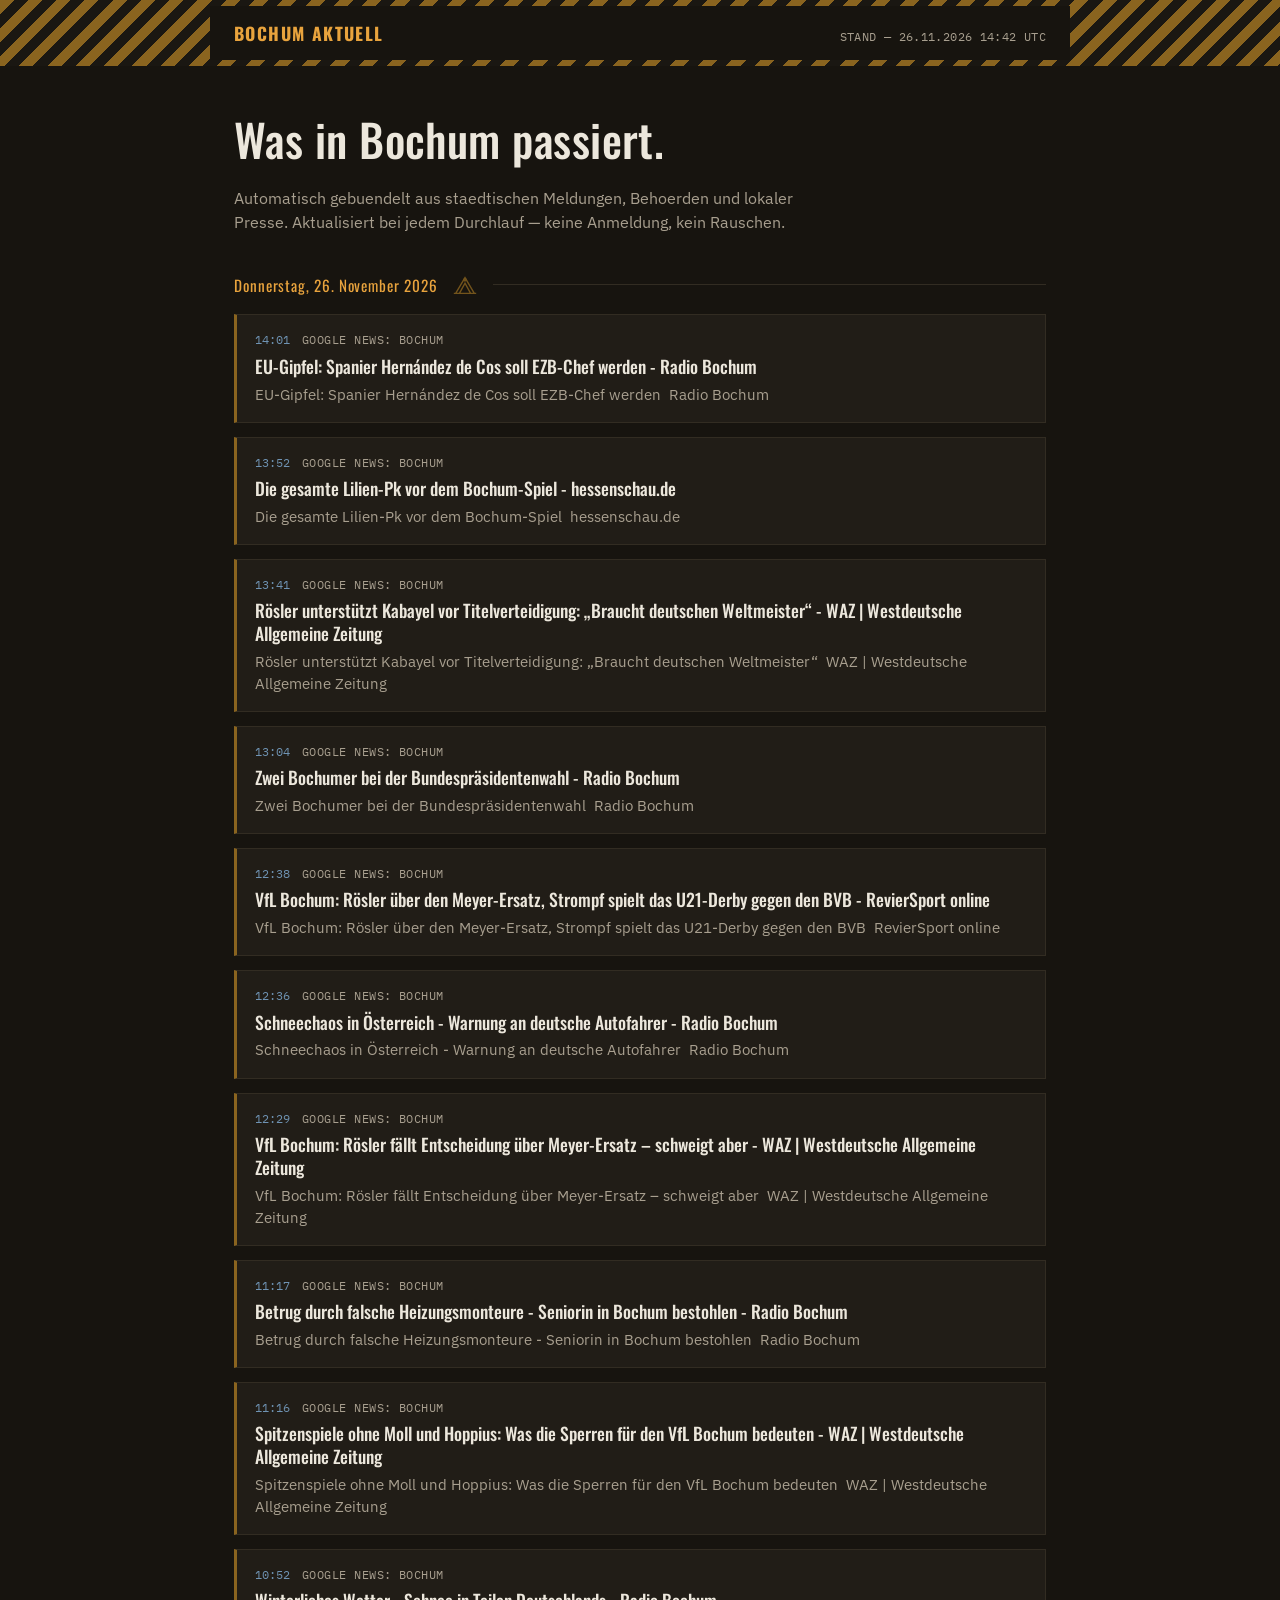
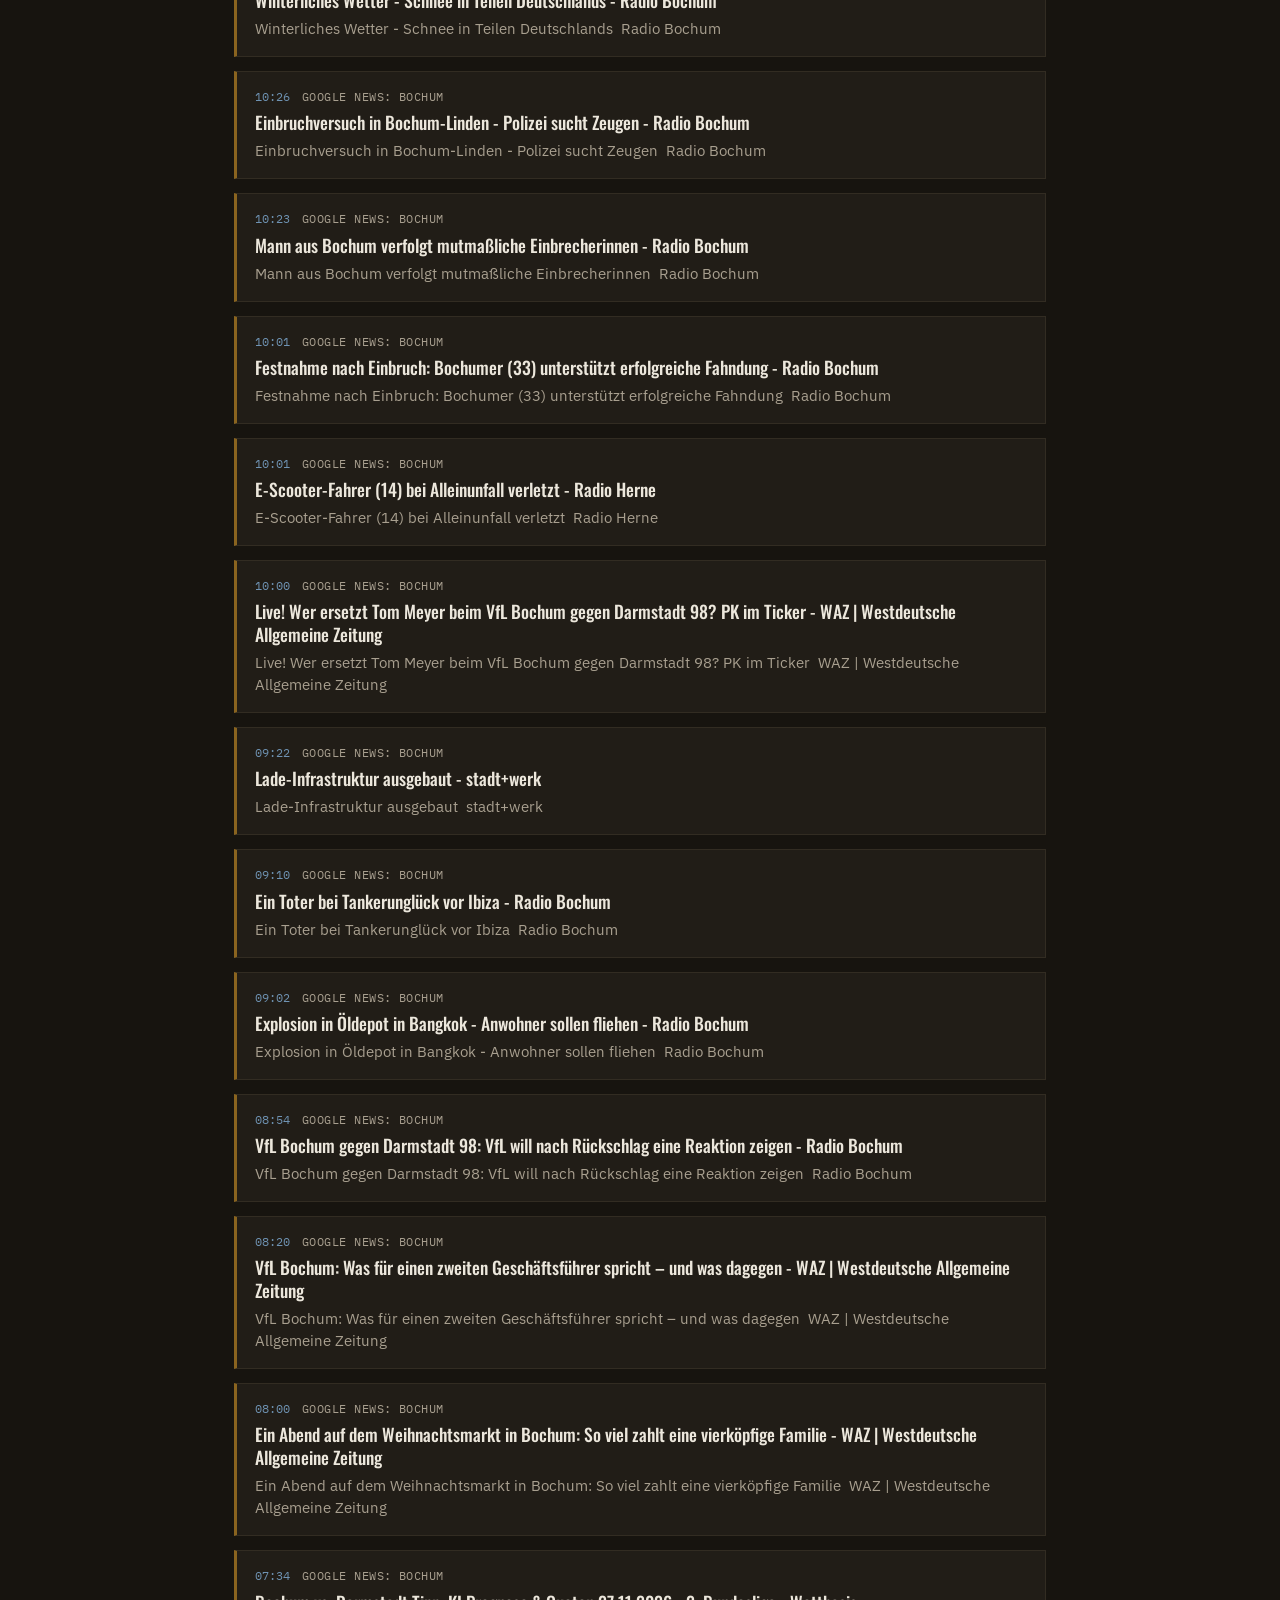
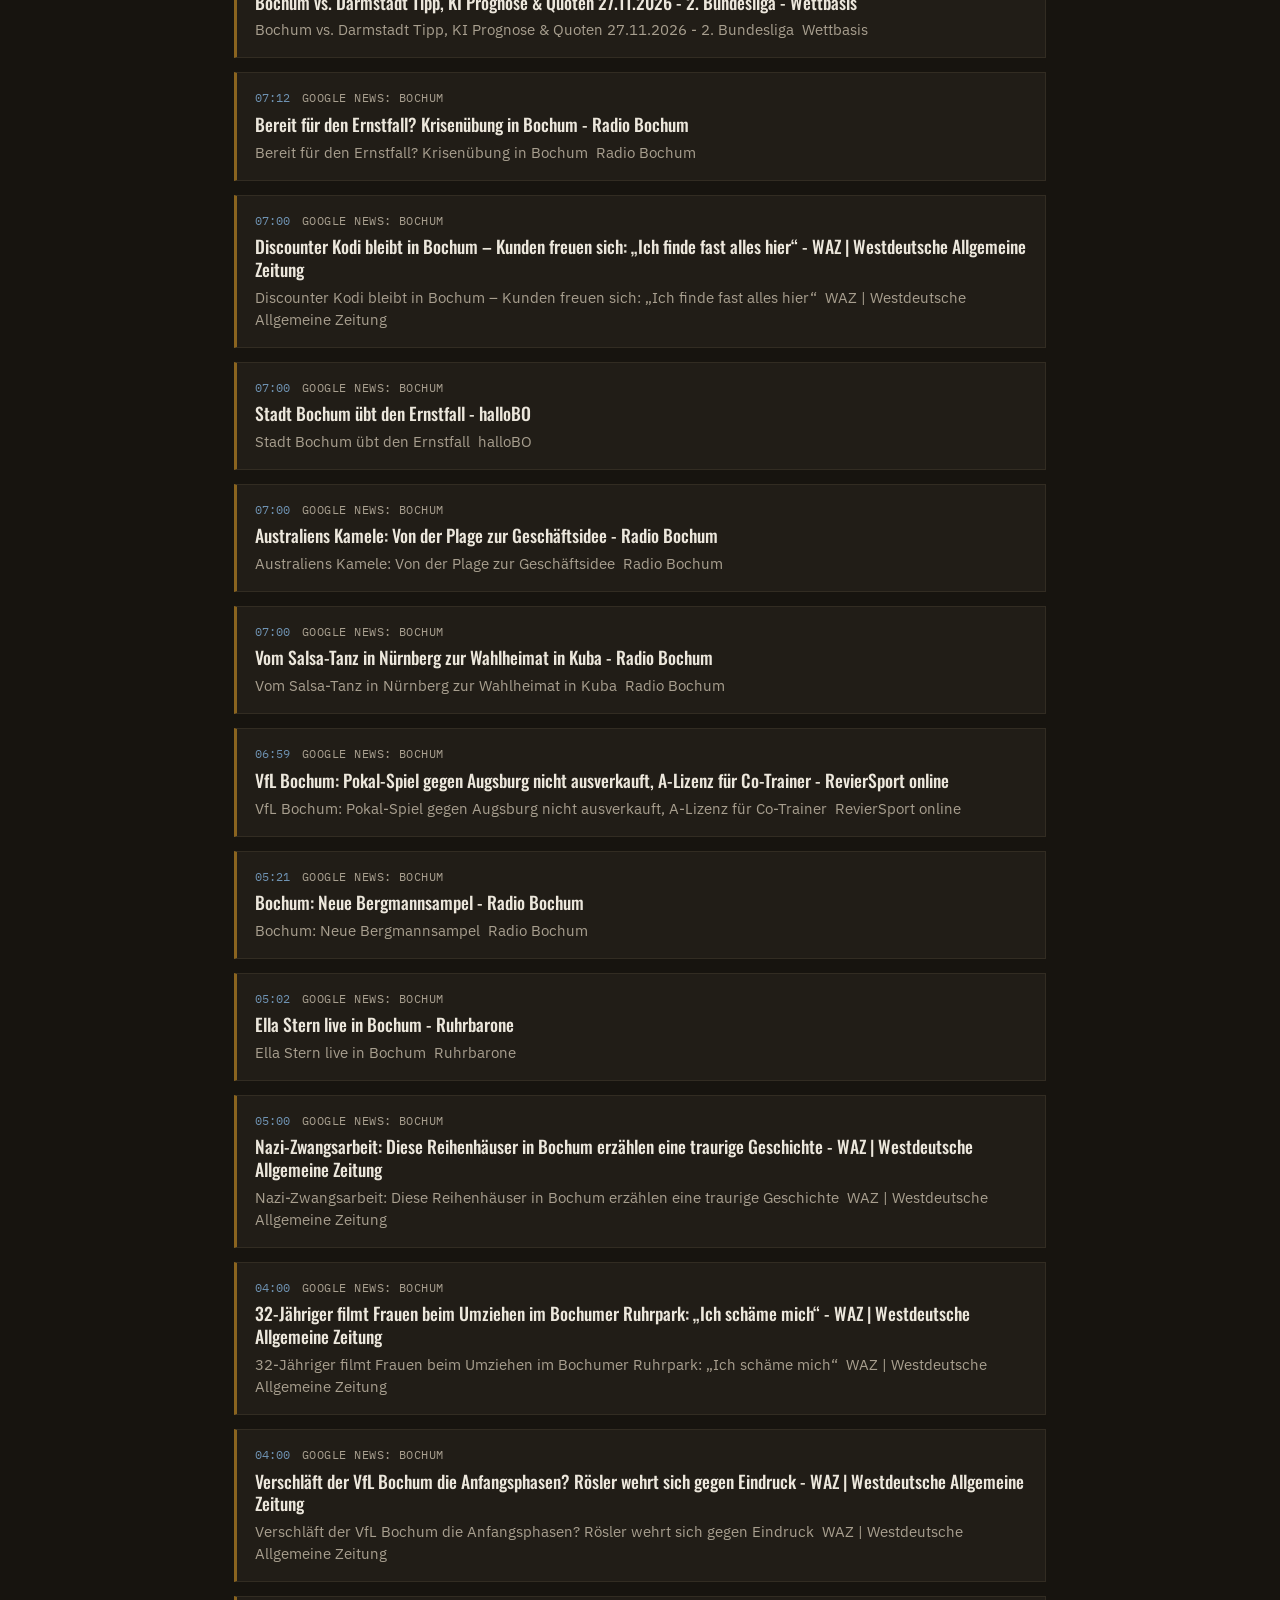
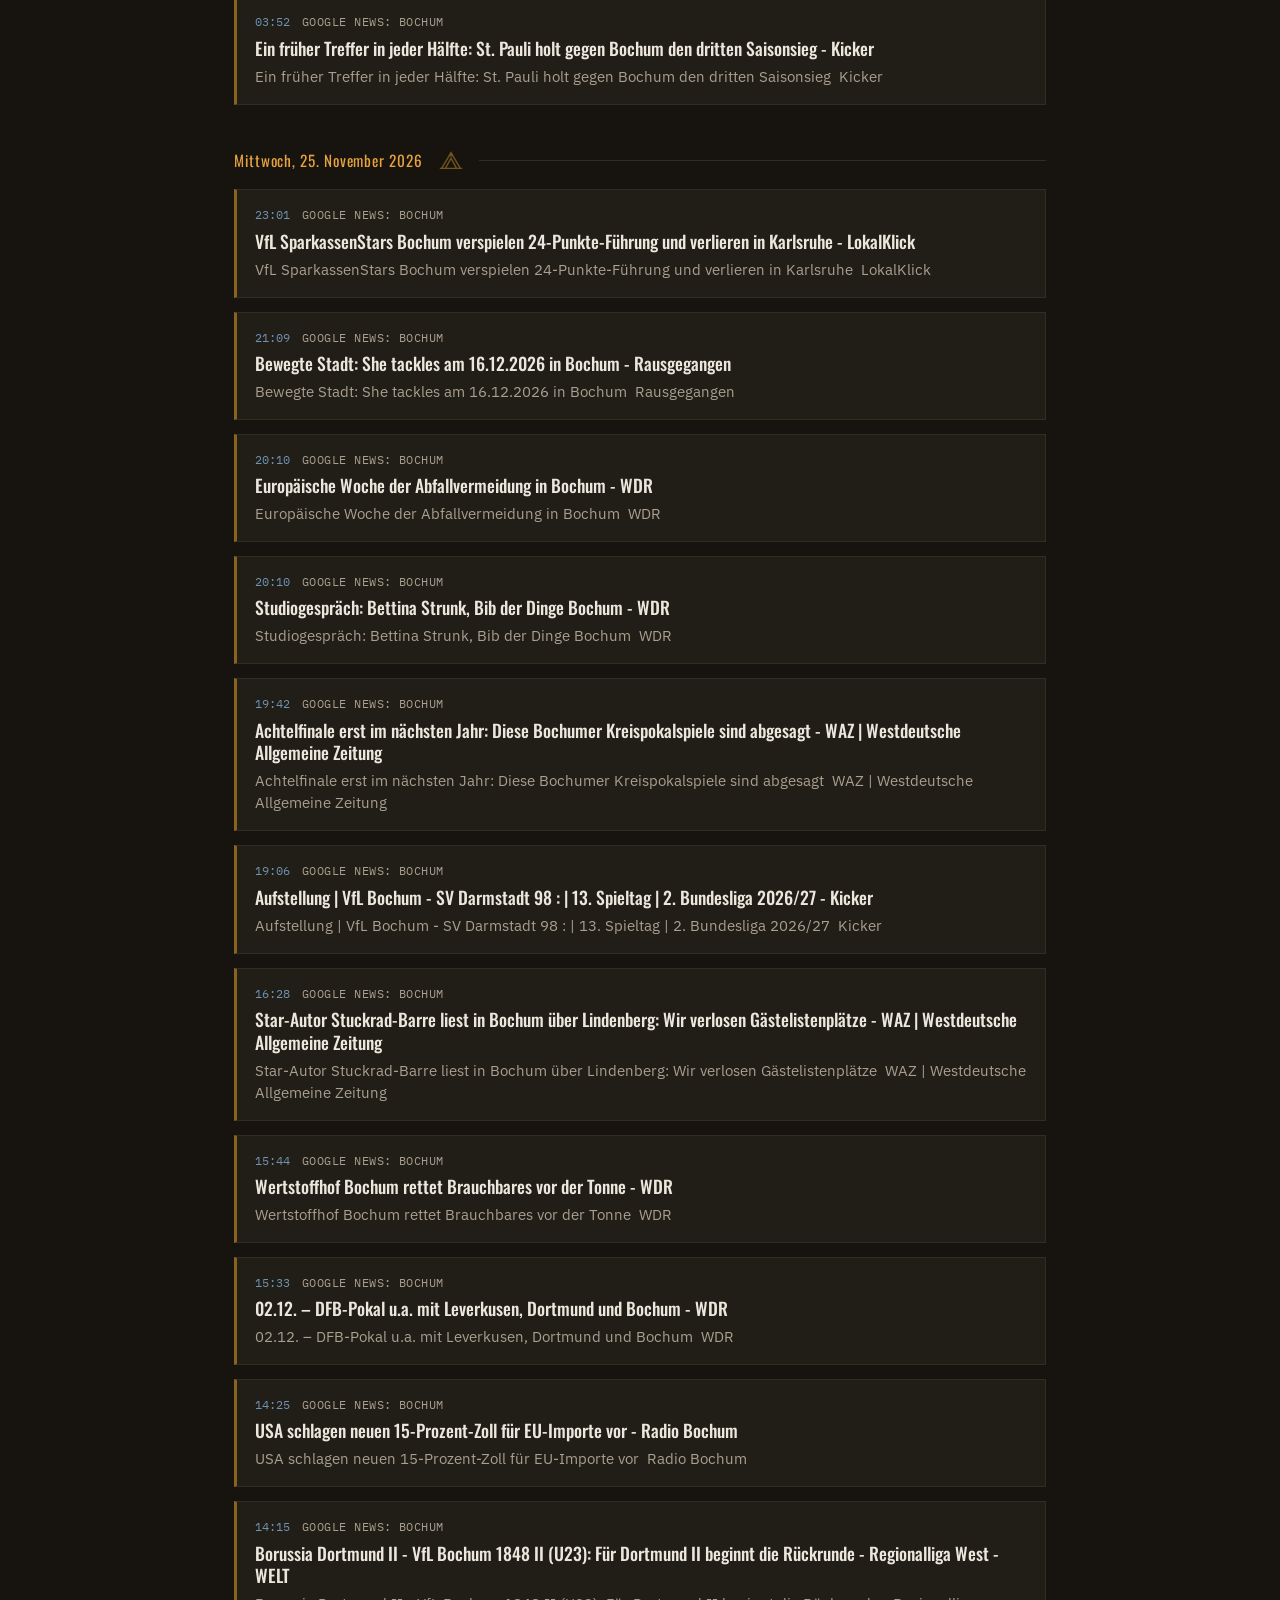
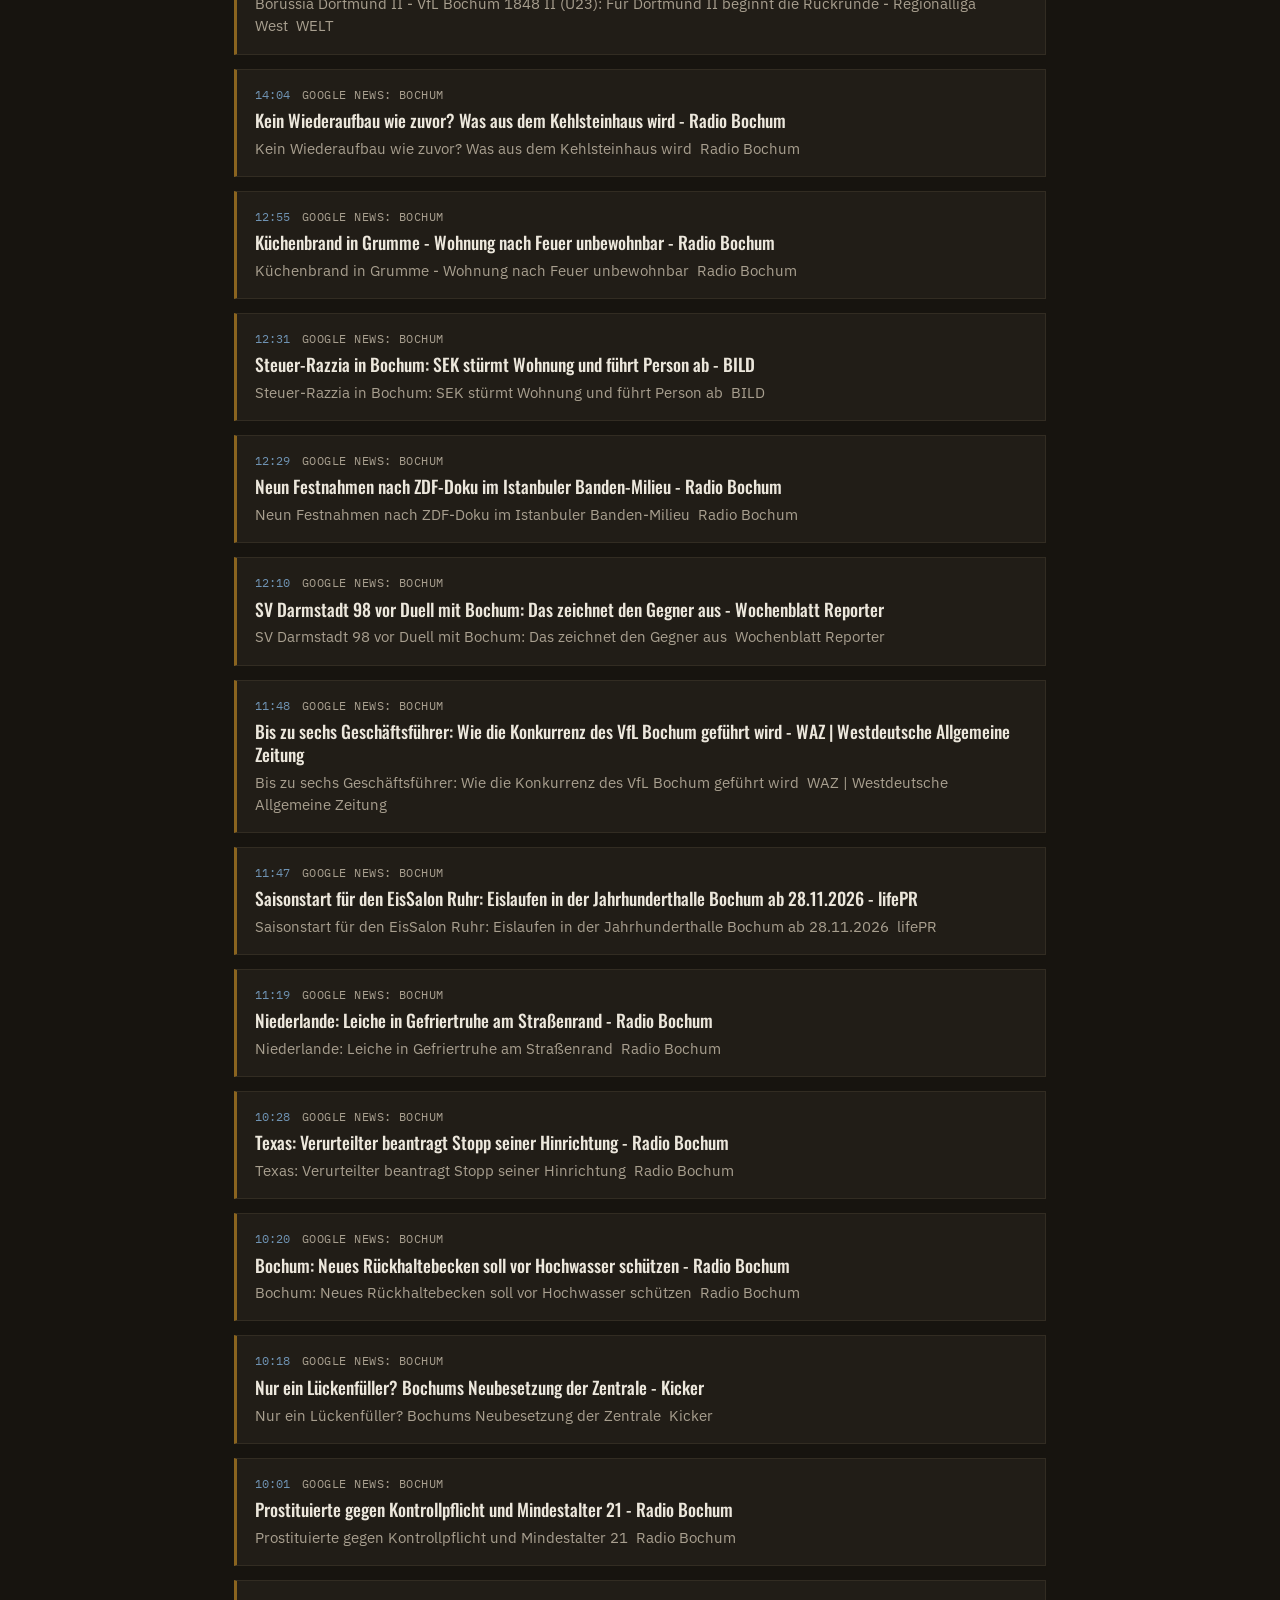
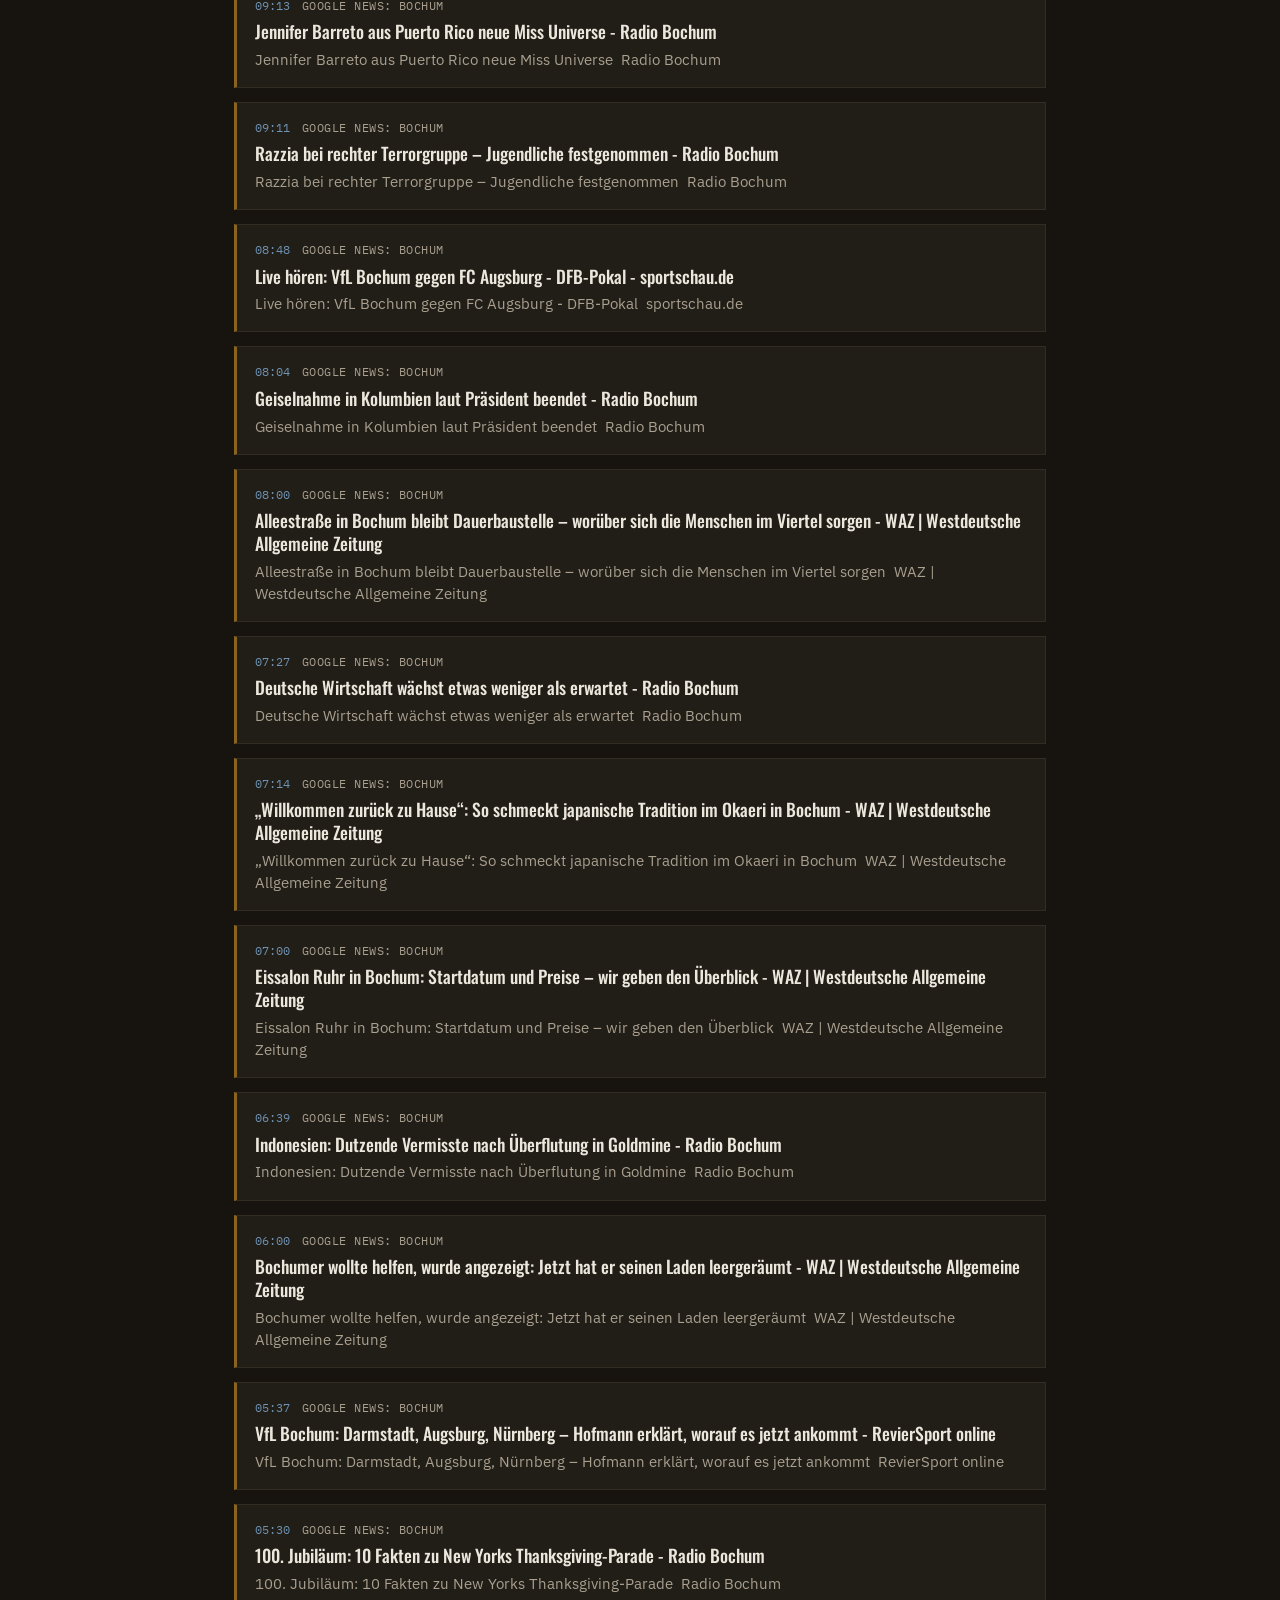
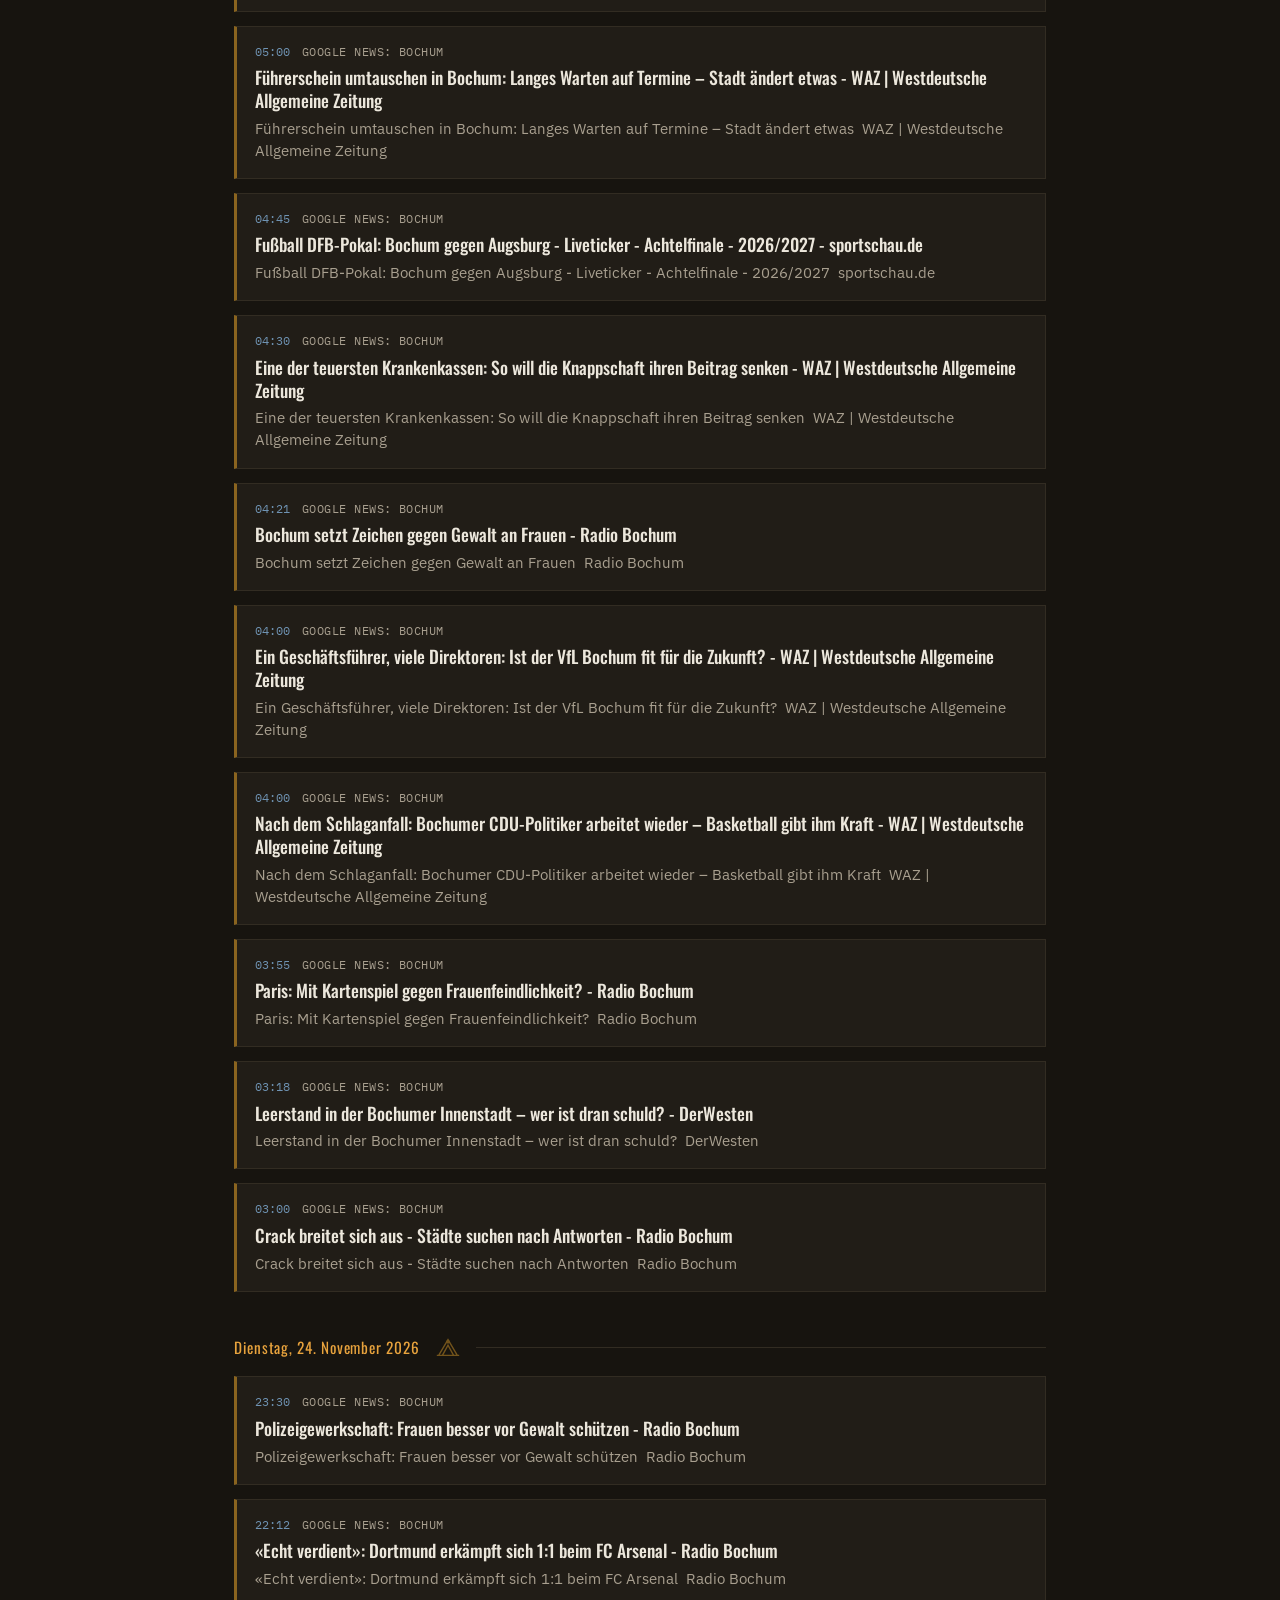
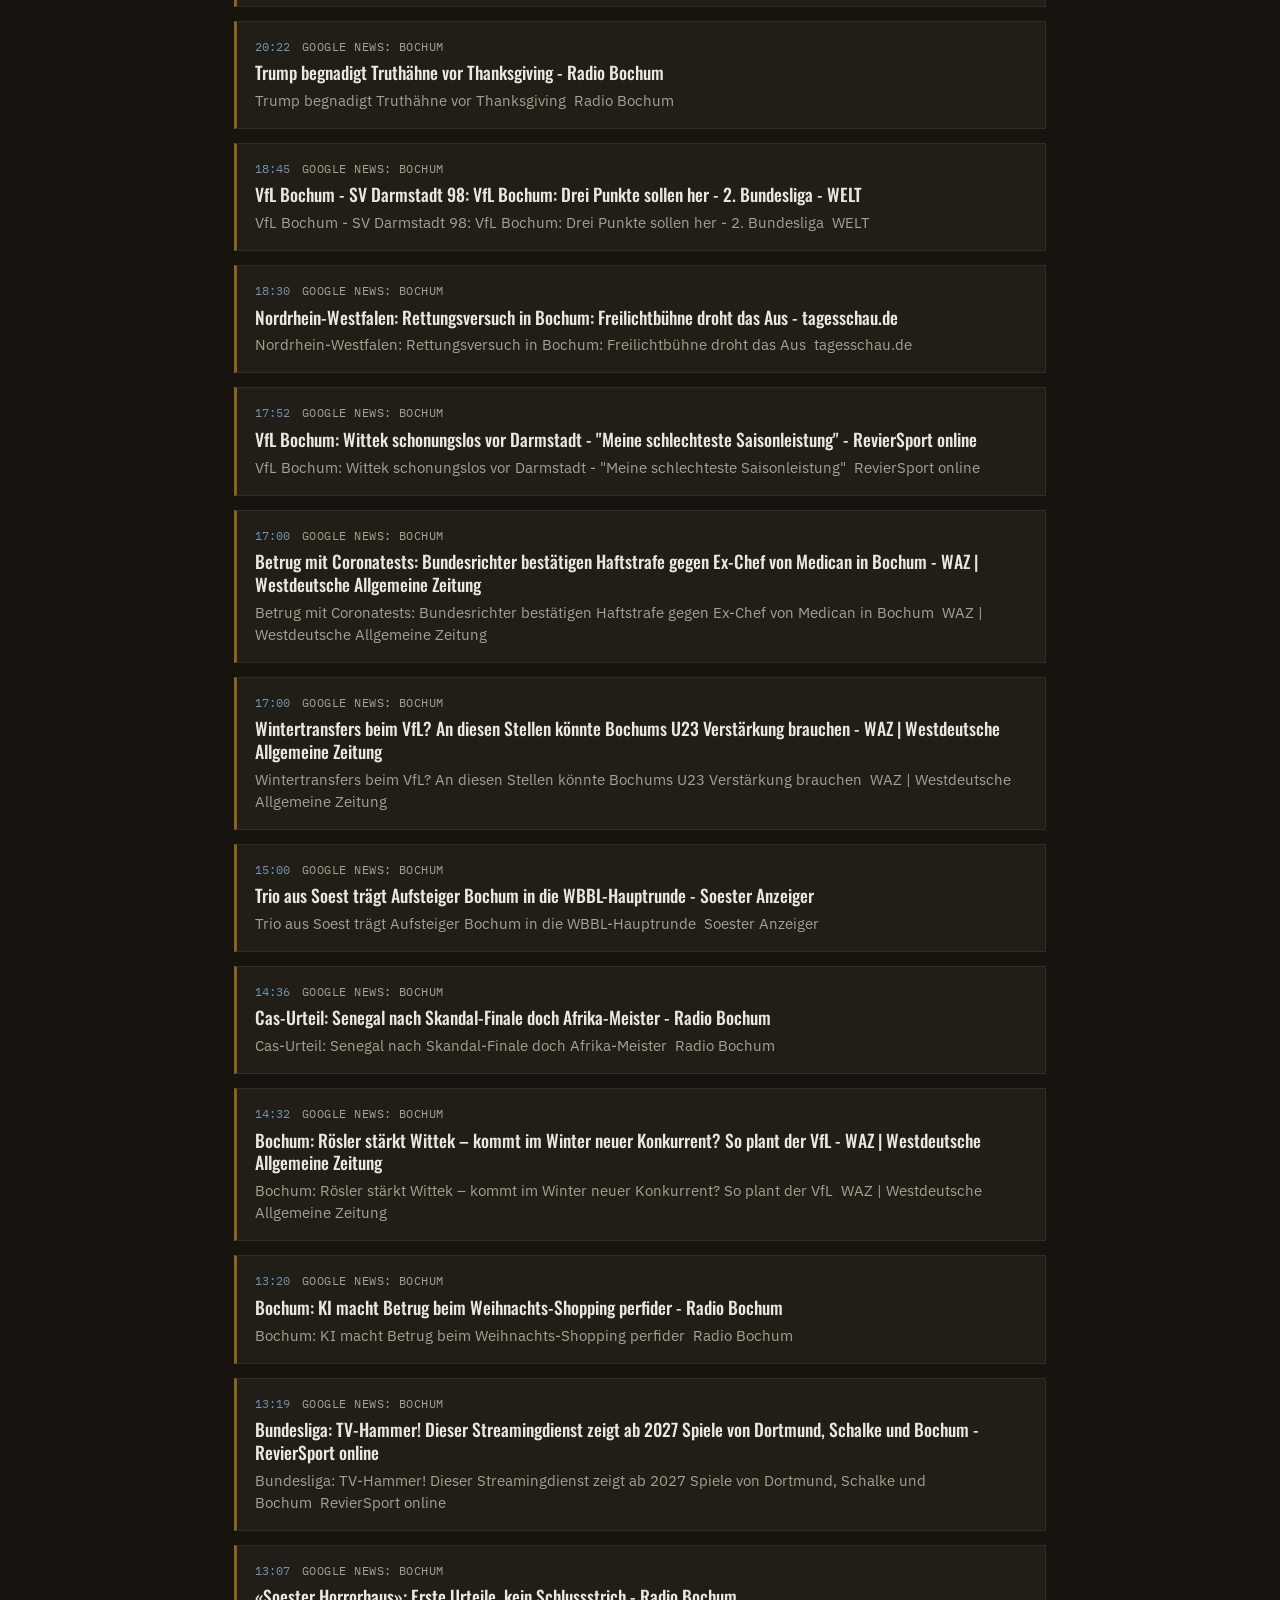
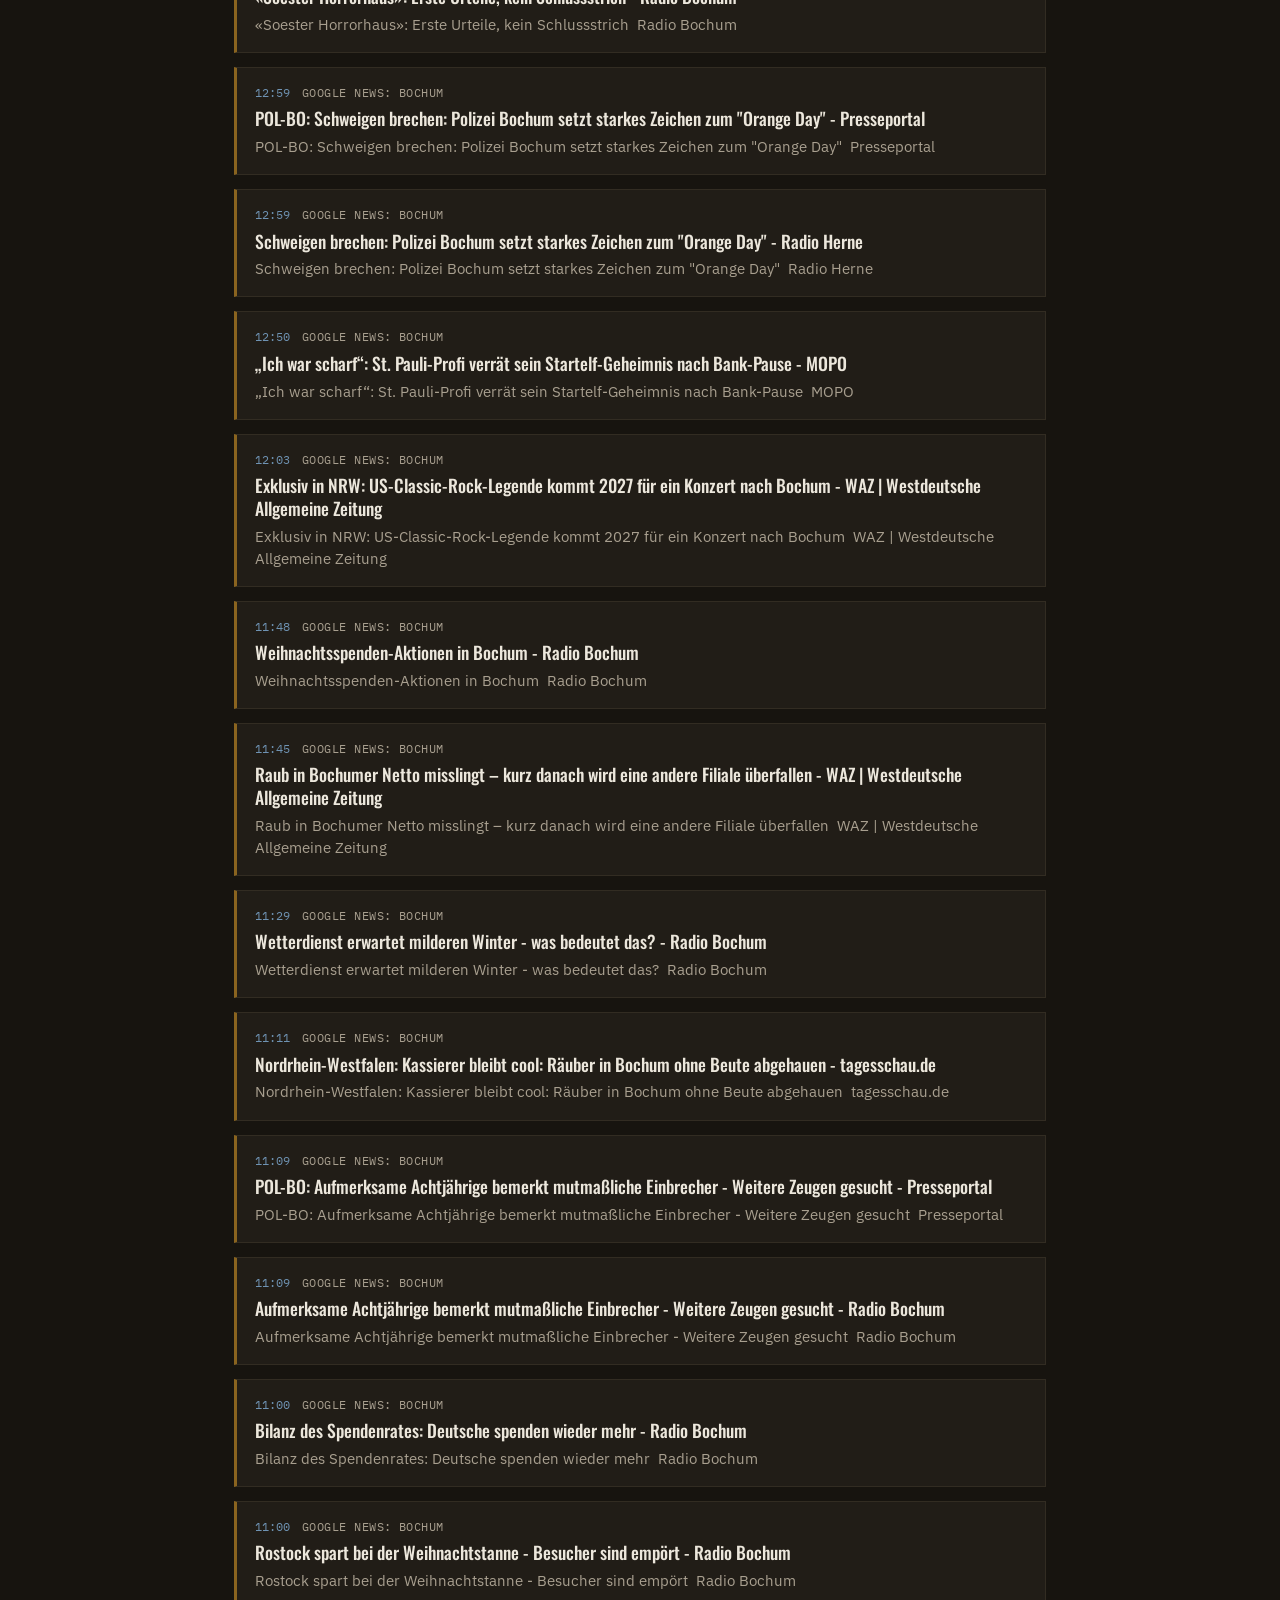
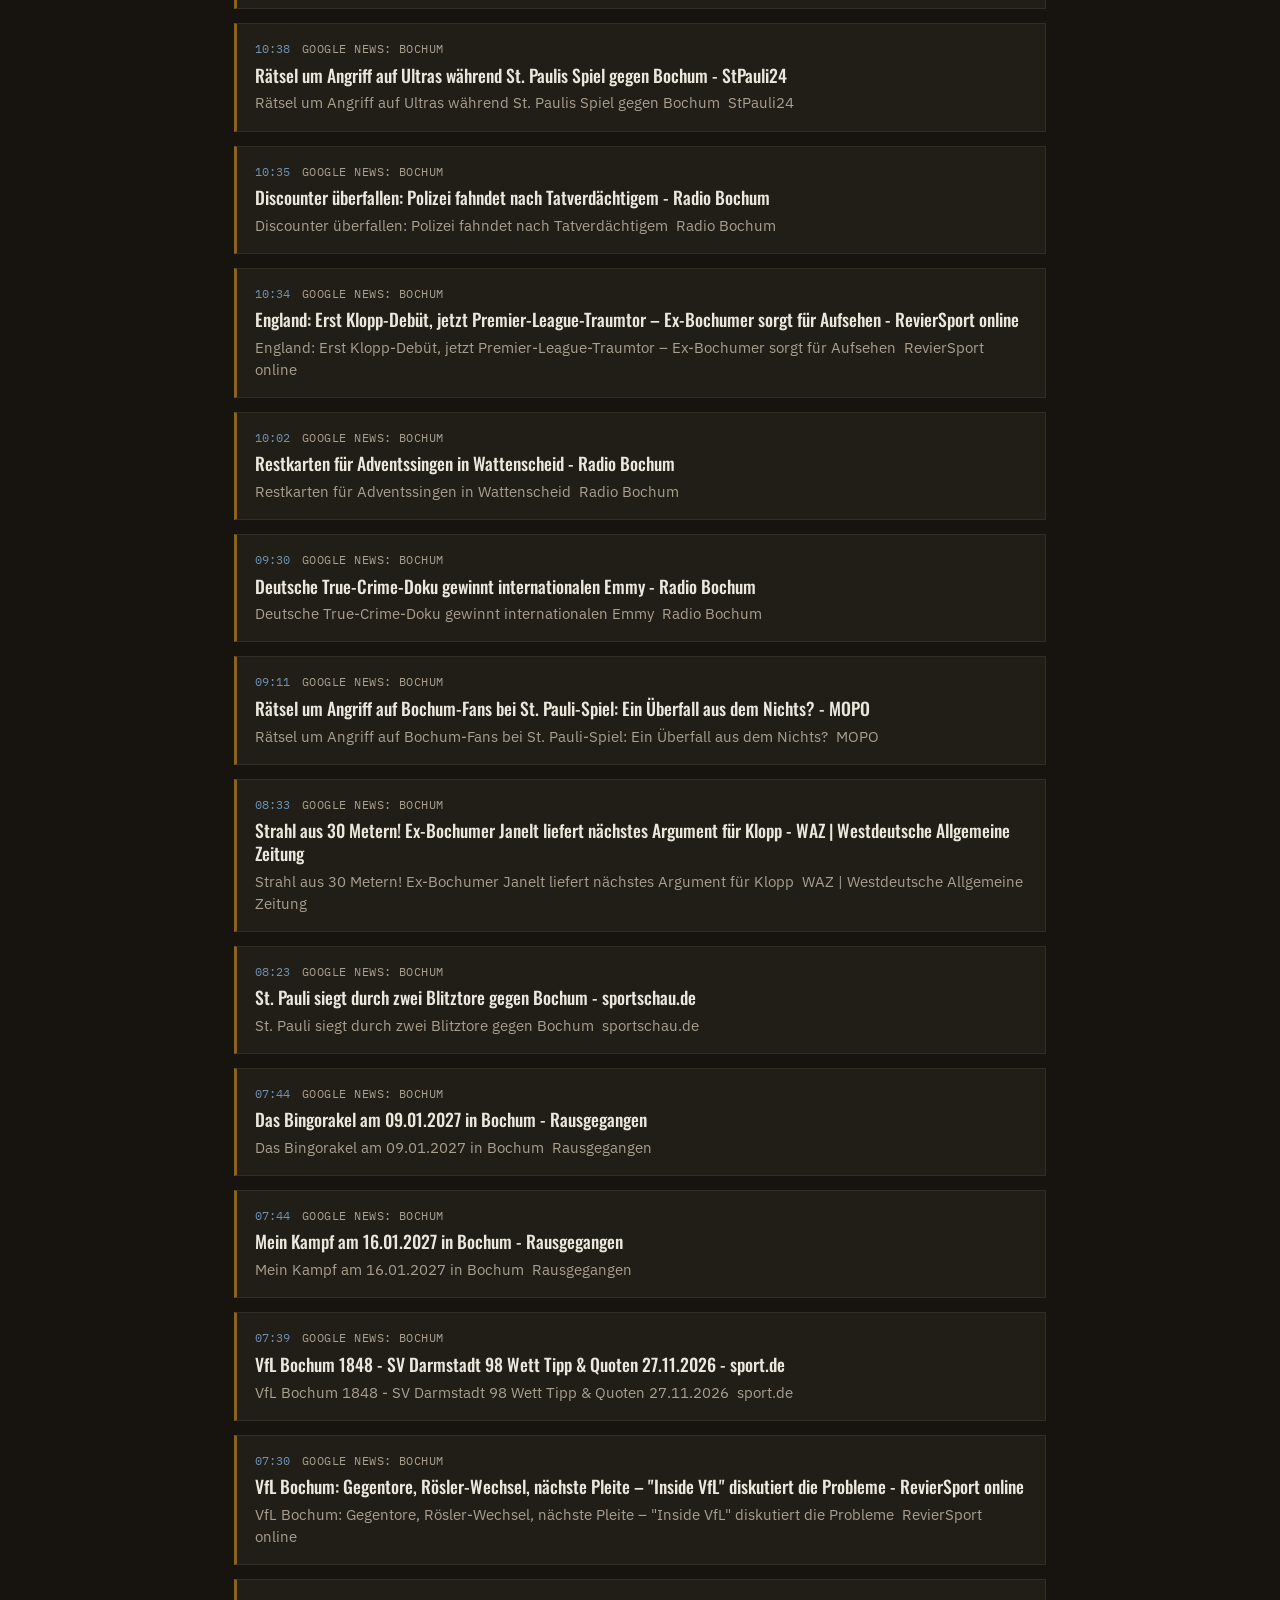
==== commit e6b6d0e7: "Haberleri guncelle: 2026-11-26 14:42 UTC" ====
--- a/docs/index.html
+++ b/docs/index.html
@@ -14,7 +14,7 @@
 <header class="shift-board">
   <div class="shift-board-inner">
     <span class="shift-label">BOCHUM AKTUELL</span>
-    <span class="shift-status">STAND&nbsp;&mdash;&nbsp;25.11.2026 15:17 UTC</span>
+    <span class="shift-status">STAND&nbsp;&mdash;&nbsp;26.11.2026 14:42 UTC</span>
   </div>
 </header>
 
@@ -25,6 +25,325 @@
   </div>
 
   
+<section class="day-group">
+  <div class="day-divider">
+    <span class="day-label">Donnerstag, 26. November 2026</span>
+    <svg class="headframe" viewBox="0 0 60 40" aria-hidden="true">
+      <path d="M10 38 L30 4 L50 38 M18 38 L30 16 L42 38 M6 38 H54" />
+      <circle cx="30" cy="9" r="2.4" />
+    </svg>
+  </div>
+  <div class="card-grid">
+    
+<article class="card">
+  <div class="card-meta">
+    <span class="card-time">14:01</span>
+    <span class="card-source">Google News: Bochum</span>
+  </div>
+  <h3 class="card-title"><a href="https://news.google.com/rss/articles/[base64]?oc=5" target="_blank" rel="noopener">EU-Gipfel: Spanier Hernández de Cos soll EZB-Chef werden - Radio Bochum</a></h3>
+  <p class="card-summary">EU-Gipfel: Spanier Hernández de Cos soll EZB-Chef werden&nbsp;&nbsp;Radio Bochum</p>
+</article>
+
+<article class="card">
+  <div class="card-meta">
+    <span class="card-time">13:52</span>
+    <span class="card-source">Google News: Bochum</span>
+  </div>
+  <h3 class="card-title"><a href="https://news.google.com/rss/articles/[base64]?oc=5" target="_blank" rel="noopener">Die gesamte Lilien-Pk vor dem Bochum-Spiel - hessenschau.de</a></h3>
+  <p class="card-summary">Die gesamte Lilien-Pk vor dem Bochum-Spiel&nbsp;&nbsp;hessenschau.de</p>
+</article>
+
+<article class="card">
+  <div class="card-meta">
+    <span class="card-time">13:41</span>
+    <span class="card-source">Google News: Bochum</span>
+  </div>
+  <h3 class="card-title"><a href="https://news.google.com/rss/articles/[base64]?oc=5" target="_blank" rel="noopener">Rösler unterstützt Kabayel vor Titelverteidigung: „Braucht deutschen Weltmeister“ - WAZ | Westdeutsche Allgemeine Zeitung</a></h3>
+  <p class="card-summary">Rösler unterstützt Kabayel vor Titelverteidigung: „Braucht deutschen Weltmeister“&nbsp;&nbsp;WAZ | Westdeutsche Allgemeine Zeitung</p>
+</article>
+
+<article class="card">
+  <div class="card-meta">
+    <span class="card-time">13:04</span>
+    <span class="card-source">Google News: Bochum</span>
+  </div>
+  <h3 class="card-title"><a href="https://news.google.com/rss/articles/CBMikAFBVV95cUxPdE5ad3VfQTBad0psbWNwU3YzaFR5RVlfMWFmZDM5UFdLY0FSbkt1NXg5YTNIZ0pZb2FqXzdVVHlfNUtCb0V3bDBFNVI2eHdXMGl5MXhTdllpVkdyRmJxXzhVcU1Xam9MeXdBMzRtbDBXei1SYUx4SWpkTlRYNVBGcXk3Sm9iN0tIRlowZkpoWFo?oc=5" target="_blank" rel="noopener">Zwei Bochumer bei der Bundespräsidentenwahl - Radio Bochum</a></h3>
+  <p class="card-summary">Zwei Bochumer bei der Bundespräsidentenwahl&nbsp;&nbsp;Radio Bochum</p>
+</article>
+
+<article class="card">
+  <div class="card-meta">
+    <span class="card-time">12:38</span>
+    <span class="card-source">Google News: Bochum</span>
+  </div>
+  <h3 class="card-title"><a href="https://news.google.com/rss/articles/[base64]?oc=5" target="_blank" rel="noopener">VfL Bochum: Rösler über den Meyer-Ersatz, Strompf spielt das U21-Derby gegen den BVB - RevierSport online</a></h3>
+  <p class="card-summary">VfL Bochum: Rösler über den Meyer-Ersatz, Strompf spielt das U21-Derby gegen den BVB&nbsp;&nbsp;RevierSport online</p>
+</article>
+
+<article class="card">
+  <div class="card-meta">
+    <span class="card-time">12:36</span>
+    <span class="card-source">Google News: Bochum</span>
+  </div>
+  <h3 class="card-title"><a href="https://news.google.com/rss/articles/[base64]?oc=5" target="_blank" rel="noopener">Schneechaos in Österreich - Warnung an deutsche Autofahrer - Radio Bochum</a></h3>
+  <p class="card-summary">Schneechaos in Österreich - Warnung an deutsche Autofahrer&nbsp;&nbsp;Radio Bochum</p>
+</article>
+
+<article class="card">
+  <div class="card-meta">
+    <span class="card-time">12:29</span>
+    <span class="card-source">Google News: Bochum</span>
+  </div>
+  <h3 class="card-title"><a href="https://news.google.com/rss/articles/[base64]?oc=5" target="_blank" rel="noopener">VfL Bochum: Rösler fällt Entscheidung über Meyer-Ersatz – schweigt aber - WAZ | Westdeutsche Allgemeine Zeitung</a></h3>
+  <p class="card-summary">VfL Bochum: Rösler fällt Entscheidung über Meyer-Ersatz – schweigt aber&nbsp;&nbsp;WAZ | Westdeutsche Allgemeine Zeitung</p>
+</article>
+
+<article class="card">
+  <div class="card-meta">
+    <span class="card-time">11:17</span>
+    <span class="card-source">Google News: Bochum</span>
+  </div>
+  <h3 class="card-title"><a href="https://news.google.com/rss/articles/[base64]?oc=5" target="_blank" rel="noopener">Betrug durch falsche Heizungsmonteure - Seniorin in Bochum bestohlen - Radio Bochum</a></h3>
+  <p class="card-summary">Betrug durch falsche Heizungsmonteure - Seniorin in Bochum bestohlen&nbsp;&nbsp;Radio Bochum</p>
+</article>
+
+<article class="card">
+  <div class="card-meta">
+    <span class="card-time">11:16</span>
+    <span class="card-source">Google News: Bochum</span>
+  </div>
+  <h3 class="card-title"><a href="https://news.google.com/rss/articles/[base64]?oc=5" target="_blank" rel="noopener">Spitzenspiele ohne Moll und Hoppius: Was die Sperren für den VfL Bochum bedeuten - WAZ | Westdeutsche Allgemeine Zeitung</a></h3>
+  <p class="card-summary">Spitzenspiele ohne Moll und Hoppius: Was die Sperren für den VfL Bochum bedeuten&nbsp;&nbsp;WAZ | Westdeutsche Allgemeine Zeitung</p>
+</article>
+
+<article class="card">
+  <div class="card-meta">
+    <span class="card-time">10:52</span>
+    <span class="card-source">Google News: Bochum</span>
+  </div>
+  <h3 class="card-title"><a href="https://news.google.com/rss/articles/[base64]?oc=5" target="_blank" rel="noopener">Winterliches Wetter - Schnee in Teilen Deutschlands - Radio Bochum</a></h3>
+  <p class="card-summary">Winterliches Wetter - Schnee in Teilen Deutschlands&nbsp;&nbsp;Radio Bochum</p>
+</article>
+
+<article class="card">
+  <div class="card-meta">
+    <span class="card-time">10:26</span>
+    <span class="card-source">Google News: Bochum</span>
+  </div>
+  <h3 class="card-title"><a href="https://news.google.com/rss/articles/[base64]?oc=5" target="_blank" rel="noopener">Einbruchversuch in Bochum-Linden - Polizei sucht Zeugen - Radio Bochum</a></h3>
+  <p class="card-summary">Einbruchversuch in Bochum-Linden - Polizei sucht Zeugen&nbsp;&nbsp;Radio Bochum</p>
+</article>
+
+<article class="card">
+  <div class="card-meta">
+    <span class="card-time">10:23</span>
+    <span class="card-source">Google News: Bochum</span>
+  </div>
+  <h3 class="card-title"><a href="https://news.google.com/rss/articles/[base64]?oc=5" target="_blank" rel="noopener">Mann aus Bochum verfolgt mutmaßliche Einbrecherinnen - Radio Bochum</a></h3>
+  <p class="card-summary">Mann aus Bochum verfolgt mutmaßliche Einbrecherinnen&nbsp;&nbsp;Radio Bochum</p>
+</article>
+
+<article class="card">
+  <div class="card-meta">
+    <span class="card-time">10:01</span>
+    <span class="card-source">Google News: Bochum</span>
+  </div>
+  <h3 class="card-title"><a href="https://news.google.com/rss/articles/[base64]?oc=5" target="_blank" rel="noopener">Festnahme nach Einbruch: Bochumer (33) unterstützt erfolgreiche Fahndung - Radio Bochum</a></h3>
+  <p class="card-summary">Festnahme nach Einbruch: Bochumer (33) unterstützt erfolgreiche Fahndung&nbsp;&nbsp;Radio Bochum</p>
+</article>
+
+<article class="card">
+  <div class="card-meta">
+    <span class="card-time">10:01</span>
+    <span class="card-source">Google News: Bochum</span>
+  </div>
+  <h3 class="card-title"><a href="https://news.google.com/rss/articles/CBMikAFBVV95cUxPNThUd21XbXJmQWJ3YUtJLWx5ZEJZQzZRclVPd0wwOVhpeHBmVnpDTndrWGlFUWlkYXdBNXpkVGdadlljVEdQSUo3UE1aRUttekFhUGViZXdtVnZDNUNTUFZROExNMDl4bHJoWi11eTZNT3l5WlR2SHBmWTBNWW5Uc3FtczBMUkVCbGNveGEwVlY?oc=5" target="_blank" rel="noopener">E-Scooter-Fahrer (14) bei Alleinunfall verletzt - Radio Herne</a></h3>
+  <p class="card-summary">E-Scooter-Fahrer (14) bei Alleinunfall verletzt&nbsp;&nbsp;Radio Herne</p>
+</article>
+
+<article class="card">
+  <div class="card-meta">
+    <span class="card-time">10:00</span>
+    <span class="card-source">Google News: Bochum</span>
+  </div>
+  <h3 class="card-title"><a href="https://news.google.com/rss/articles/[base64]?oc=5" target="_blank" rel="noopener">Live! Wer ersetzt Tom Meyer beim VfL Bochum gegen Darmstadt 98? PK im Ticker - WAZ | Westdeutsche Allgemeine Zeitung</a></h3>
+  <p class="card-summary">Live! Wer ersetzt Tom Meyer beim VfL Bochum gegen Darmstadt 98? PK im Ticker&nbsp;&nbsp;WAZ | Westdeutsche Allgemeine Zeitung</p>
+</article>
+
+<article class="card">
+  <div class="card-meta">
+    <span class="card-time">09:22</span>
+    <span class="card-source">Google News: Bochum</span>
+  </div>
+  <h3 class="card-title"><a href="https://news.google.com/rss/articles/CBMib0FVX3lxTE9hdml3LXVROEM2TVE2U0FkMDRnOGYxa1BDeGVmcUQ5U21LeDl0UHdKNmxMMTFtNUpfeF9OeXpUWXRLZloxN3RBUnVtblZaaWpzMWxCVnJBMXVpeHd3UE9McFhNR2dhX3poakRaa1FQTQ?oc=5" target="_blank" rel="noopener">Lade-Infrastruktur ausgebaut - stadt+werk</a></h3>
+  <p class="card-summary">Lade-Infrastruktur ausgebaut&nbsp;&nbsp;stadt+werk</p>
+</article>
+
+<article class="card">
+  <div class="card-meta">
+    <span class="card-time">09:10</span>
+    <span class="card-source">Google News: Bochum</span>
+  </div>
+  <h3 class="card-title"><a href="https://news.google.com/rss/articles/CBMigwFBVV95cUxOX0oxZG5EU1FIYmFxRTFYZmhpWUhaTjRTNm1aemVjeGlJelBrVHViS21IN0ZXdml6ZzhFb1cxSDVpTkhjWTBONEZPdURleVc0Z3RZVFN5bzJtbTN2cF9rRTlhY3VSRGFhZ2ZfcEV6YTBVenEzSWc5dU1Gb3k5SzJBZF9VRQ?oc=5" target="_blank" rel="noopener">Ein Toter bei Tankerunglück vor Ibiza - Radio Bochum</a></h3>
+  <p class="card-summary">Ein Toter bei Tankerunglück vor Ibiza&nbsp;&nbsp;Radio Bochum</p>
+</article>
+
+<article class="card">
+  <div class="card-meta">
+    <span class="card-time">09:02</span>
+    <span class="card-source">Google News: Bochum</span>
+  </div>
+  <h3 class="card-title"><a href="https://news.google.com/rss/articles/[base64]?oc=5" target="_blank" rel="noopener">Explosion in Öldepot in Bangkok - Anwohner sollen fliehen - Radio Bochum</a></h3>
+  <p class="card-summary">Explosion in Öldepot in Bangkok - Anwohner sollen fliehen&nbsp;&nbsp;Radio Bochum</p>
+</article>
+
+<article class="card">
+  <div class="card-meta">
+    <span class="card-time">08:54</span>
+    <span class="card-source">Google News: Bochum</span>
+  </div>
+  <h3 class="card-title"><a href="https://news.google.com/rss/articles/[base64]?oc=5" target="_blank" rel="noopener">VfL Bochum gegen Darmstadt 98: VfL will nach Rückschlag eine Reaktion zeigen - Radio Bochum</a></h3>
+  <p class="card-summary">VfL Bochum gegen Darmstadt 98: VfL will nach Rückschlag eine Reaktion zeigen&nbsp;&nbsp;Radio Bochum</p>
+</article>
+
+<article class="card">
+  <div class="card-meta">
+    <span class="card-time">08:20</span>
+    <span class="card-source">Google News: Bochum</span>
+  </div>
+  <h3 class="card-title"><a href="https://news.google.com/rss/articles/[base64]?oc=5" target="_blank" rel="noopener">VfL Bochum: Was für einen zweiten Geschäftsführer spricht – und was dagegen - WAZ | Westdeutsche Allgemeine Zeitung</a></h3>
+  <p class="card-summary">VfL Bochum: Was für einen zweiten Geschäftsführer spricht – und was dagegen&nbsp;&nbsp;WAZ | Westdeutsche Allgemeine Zeitung</p>
+</article>
+
+<article class="card">
+  <div class="card-meta">
+    <span class="card-time">08:00</span>
+    <span class="card-source">Google News: Bochum</span>
+  </div>
+  <h3 class="card-title"><a href="https://news.google.com/rss/articles/[base64]?oc=5" target="_blank" rel="noopener">Ein Abend auf dem Weihnachtsmarkt in Bochum: So viel zahlt eine vierköpfige Familie - WAZ | Westdeutsche Allgemeine Zeitung</a></h3>
+  <p class="card-summary">Ein Abend auf dem Weihnachtsmarkt in Bochum: So viel zahlt eine vierköpfige Familie&nbsp;&nbsp;WAZ | Westdeutsche Allgemeine Zeitung</p>
+</article>
+
+<article class="card">
+  <div class="card-meta">
+    <span class="card-time">07:34</span>
+    <span class="card-source">Google News: Bochum</span>
+  </div>
+  <h3 class="card-title"><a href="https://news.google.com/rss/articles/[base64]?oc=5" target="_blank" rel="noopener">Bochum vs. Darmstadt Tipp, KI Prognose & Quoten 27.11.2026 - 2. Bundesliga - Wettbasis</a></h3>
+  <p class="card-summary">Bochum vs. Darmstadt Tipp, KI Prognose & Quoten 27.11.2026 - 2. Bundesliga&nbsp;&nbsp;Wettbasis</p>
+</article>
+
+<article class="card">
+  <div class="card-meta">
+    <span class="card-time">07:12</span>
+    <span class="card-source">Google News: Bochum</span>
+  </div>
+  <h3 class="card-title"><a href="https://news.google.com/rss/articles/[base64]?oc=5" target="_blank" rel="noopener">Bereit für den Ernstfall? Krisenübung in Bochum - Radio Bochum</a></h3>
+  <p class="card-summary">Bereit für den Ernstfall? Krisenübung in Bochum&nbsp;&nbsp;Radio Bochum</p>
+</article>
+
+<article class="card">
+  <div class="card-meta">
+    <span class="card-time">07:00</span>
+    <span class="card-source">Google News: Bochum</span>
+  </div>
+  <h3 class="card-title"><a href="https://news.google.com/rss/articles/[base64]?oc=5" target="_blank" rel="noopener">Discounter Kodi bleibt in Bochum – Kunden freuen sich: „Ich finde fast alles hier“ - WAZ | Westdeutsche Allgemeine Zeitung</a></h3>
+  <p class="card-summary">Discounter Kodi bleibt in Bochum – Kunden freuen sich: „Ich finde fast alles hier“&nbsp;&nbsp;WAZ | Westdeutsche Allgemeine Zeitung</p>
+</article>
+
+<article class="card">
+  <div class="card-meta">
+    <span class="card-time">07:00</span>
+    <span class="card-source">Google News: Bochum</span>
+  </div>
+  <h3 class="card-title"><a href="https://news.google.com/rss/articles/CBMiYEFVX3lxTE8tbk1sa1V6SmJYdGVoekNyMFZ4aFc4dUlzNjVUblkxd2Q0NGw0R19PTl81ekk0MjZ3TnVCUk8tZC1JMGN5ejhGRXExbE5yWWw4RmVWQUt4M0RNTlVhcmdyZg?oc=5" target="_blank" rel="noopener">Stadt Bochum übt den Ernstfall - halloBO</a></h3>
+  <p class="card-summary">Stadt Bochum übt den Ernstfall&nbsp;&nbsp;halloBO</p>
+</article>
+
+<article class="card">
+  <div class="card-meta">
+    <span class="card-time">07:00</span>
+    <span class="card-source">Google News: Bochum</span>
+  </div>
+  <h3 class="card-title"><a href="https://news.google.com/rss/articles/[base64]?oc=5" target="_blank" rel="noopener">Australiens Kamele: Von der Plage zur Geschäftsidee - Radio Bochum</a></h3>
+  <p class="card-summary">Australiens Kamele: Von der Plage zur Geschäftsidee&nbsp;&nbsp;Radio Bochum</p>
+</article>
+
+<article class="card">
+  <div class="card-meta">
+    <span class="card-time">07:00</span>
+    <span class="card-source">Google News: Bochum</span>
+  </div>
+  <h3 class="card-title"><a href="https://news.google.com/rss/articles/[base64]?oc=5" target="_blank" rel="noopener">Vom Salsa-Tanz in Nürnberg zur Wahlheimat in Kuba - Radio Bochum</a></h3>
+  <p class="card-summary">Vom Salsa-Tanz in Nürnberg zur Wahlheimat in Kuba&nbsp;&nbsp;Radio Bochum</p>
+</article>
+
+<article class="card">
+  <div class="card-meta">
+    <span class="card-time">06:59</span>
+    <span class="card-source">Google News: Bochum</span>
+  </div>
+  <h3 class="card-title"><a href="https://news.google.com/rss/articles/[base64]?oc=5" target="_blank" rel="noopener">VfL Bochum: Pokal-Spiel gegen Augsburg nicht ausverkauft, A-Lizenz für Co-Trainer - RevierSport online</a></h3>
+  <p class="card-summary">VfL Bochum: Pokal-Spiel gegen Augsburg nicht ausverkauft, A-Lizenz für Co-Trainer&nbsp;&nbsp;RevierSport online</p>
+</article>
+
+<article class="card">
+  <div class="card-meta">
+    <span class="card-time">05:21</span>
+    <span class="card-source">Google News: Bochum</span>
+  </div>
+  <h3 class="card-title"><a href="https://news.google.com/rss/articles/CBMieEFVX3lxTFBFcEQ4VHh4UDMtd3ZYVlZWSFFVc0tYVFZ5SFZNMVk4REpTWC14aW1ESHV0cEc1M1ZTZ1RHMkxqamdyY3BDZmpHdHQ3ZkxzTWdGSmRGaXJGdndQZUl1amppelA0S1NDdmZwTUFOLVJhSzVDVFRZY05KeQ?oc=5" target="_blank" rel="noopener">Bochum: Neue Bergmannsampel - Radio Bochum</a></h3>
+  <p class="card-summary">Bochum: Neue Bergmannsampel&nbsp;&nbsp;Radio Bochum</p>
+</article>
+
+<article class="card">
+  <div class="card-meta">
+    <span class="card-time">05:02</span>
+    <span class="card-source">Google News: Bochum</span>
+  </div>
+  <h3 class="card-title"><a href="https://news.google.com/rss/articles/CBMia0FVX3lxTE5QOUl4RWEtc1VtRkRLYUJLX3UzQ3NBdFRxaGZBWFh4cDJfaFMySzJMaUZ2V2MwQWEtN3dYeHgtcU5wLU15b0FDempyamZJaERPV250TjNMWFRJYnpDU19aTlNUMldRMW1tVnAw?oc=5" target="_blank" rel="noopener">Ella Stern live in Bochum - Ruhrbarone</a></h3>
+  <p class="card-summary">Ella Stern live in Bochum&nbsp;&nbsp;Ruhrbarone</p>
+</article>
+
+<article class="card">
+  <div class="card-meta">
+    <span class="card-time">05:00</span>
+    <span class="card-source">Google News: Bochum</span>
+  </div>
+  <h3 class="card-title"><a href="https://news.google.com/rss/articles/[base64]?oc=5" target="_blank" rel="noopener">Nazi-Zwangsarbeit: Diese Reihenhäuser in Bochum erzählen eine traurige Geschichte - WAZ | Westdeutsche Allgemeine Zeitung</a></h3>
+  <p class="card-summary">Nazi-Zwangsarbeit: Diese Reihenhäuser in Bochum erzählen eine traurige Geschichte&nbsp;&nbsp;WAZ | Westdeutsche Allgemeine Zeitung</p>
+</article>
+
+<article class="card">
+  <div class="card-meta">
+    <span class="card-time">04:00</span>
+    <span class="card-source">Google News: Bochum</span>
+  </div>
+  <h3 class="card-title"><a href="https://news.google.com/rss/articles/[base64]?oc=5" target="_blank" rel="noopener">32-Jähriger filmt Frauen beim Umziehen im Bochumer Ruhrpark: „Ich schäme mich“ - WAZ | Westdeutsche Allgemeine Zeitung</a></h3>
+  <p class="card-summary">32-Jähriger filmt Frauen beim Umziehen im Bochumer Ruhrpark: „Ich schäme mich“&nbsp;&nbsp;WAZ | Westdeutsche Allgemeine Zeitung</p>
+</article>
+
+<article class="card">
+  <div class="card-meta">
+    <span class="card-time">04:00</span>
+    <span class="card-source">Google News: Bochum</span>
+  </div>
+  <h3 class="card-title"><a href="https://news.google.com/rss/articles/[base64]?oc=5" target="_blank" rel="noopener">Verschläft der VfL Bochum die Anfangsphasen? Rösler wehrt sich gegen Eindruck - WAZ | Westdeutsche Allgemeine Zeitung</a></h3>
+  <p class="card-summary">Verschläft der VfL Bochum die Anfangsphasen? Rösler wehrt sich gegen Eindruck&nbsp;&nbsp;WAZ | Westdeutsche Allgemeine Zeitung</p>
+</article>
+
+<article class="card">
+  <div class="card-meta">
+    <span class="card-time">03:52</span>
+    <span class="card-source">Google News: Bochum</span>
+  </div>
+  <h3 class="card-title"><a href="https://news.google.com/rss/articles/CBMif0FVX3lxTE93a2dscHZXemlnMVd6b09GZmdFVU9scEhudGhyYldFcnZjYW1felQxaWUyLUFGUjdGVHdpaG9ValBpbk5mbEJ4SXBpbHI1OUdfc0d0V2NvYms3RXZtTll1bmY2b05YaVZITU5zV1pQMUI2VXJ2VzE2OE9qaFhxMlU?oc=5" target="_blank" rel="noopener">Ein früher Treffer in jeder Hälfte: St. Pauli holt gegen Bochum den dritten Saisonsieg - Kicker</a></h3>
+  <p class="card-summary">Ein früher Treffer in jeder Hälfte: St. Pauli holt gegen Bochum den dritten Saisonsieg&nbsp;&nbsp;Kicker</p>
+</article>
+
+  </div>
+</section>
+
 <section class="day-group">
   <div class="day-divider">
     <span class="day-label">Mittwoch, 25. November 2026</span>
@@ -37,6 +356,87 @@
     
 <article class="card">
   <div class="card-meta">
+    <span class="card-time">23:01</span>
+    <span class="card-source">Google News: Bochum</span>
+  </div>
+  <h3 class="card-title"><a href="https://news.google.com/rss/articles/CBMijwFBVV95cUxPaUdUeDFxakh4ZDBFbXhoREl6dHltZ01yMVdCZG1xczBNbXl1by1rVE8zWFRraXdhM2JGSTl2UDNHckNGVmxCRHlLUnRRSHhwTGM4eGR0NEdyZmhieUM2eC1lN3lfMnlocDFxcFEtWks2aHV6WmtRNFphaHlGOVhQN2hrdERENHQ4ZVExZzh2dw?oc=5" target="_blank" rel="noopener">VfL SparkassenStars Bochum verspielen 24-Punkte-Führung und verlieren in Karlsruhe - LokalKlick</a></h3>
+  <p class="card-summary">VfL SparkassenStars Bochum verspielen 24-Punkte-Führung und verlieren in Karlsruhe&nbsp;&nbsp;LokalKlick</p>
+</article>
+
+<article class="card">
+  <div class="card-meta">
+    <span class="card-time">21:09</span>
+    <span class="card-source">Google News: Bochum</span>
+  </div>
+  <h3 class="card-title"><a href="https://news.google.com/rss/articles/CBMia0FVX3lxTFBXWTE5R3JjYlJRSjA0ZkZQeTlCZlJ3bzdSSVNoUDRXWnQ1S1pQQmVMSE44V01wSVFPVC1obWxKYnlvMWpsT3FIT0pHd2NyZXpEZEFfX3h4OWVITmFkV080aWhjdUxKaDQ3Y1dN?oc=5" target="_blank" rel="noopener">Bewegte Stadt: She tackles am 16.12.2026 in Bochum - Rausgegangen</a></h3>
+  <p class="card-summary">Bewegte Stadt: She tackles am 16.12.2026 in Bochum&nbsp;&nbsp;Rausgegangen</p>
+</article>
+
+<article class="card">
+  <div class="card-meta">
+    <span class="card-time">20:10</span>
+    <span class="card-source">Google News: Bochum</span>
+  </div>
+  <h3 class="card-title"><a href="https://news.google.com/rss/articles/[base64]?oc=5" target="_blank" rel="noopener">Europäische Woche der Abfallvermeidung in Bochum - WDR</a></h3>
+  <p class="card-summary">Europäische Woche der Abfallvermeidung in Bochum&nbsp;&nbsp;WDR</p>
+</article>
+
+<article class="card">
+  <div class="card-meta">
+    <span class="card-time">20:10</span>
+    <span class="card-source">Google News: Bochum</span>
+  </div>
+  <h3 class="card-title"><a href="https://news.google.com/rss/articles/[base64]?oc=5" target="_blank" rel="noopener">Studiogespräch: Bettina Strunk, Bib der Dinge Bochum - WDR</a></h3>
+  <p class="card-summary">Studiogespräch: Bettina Strunk, Bib der Dinge Bochum&nbsp;&nbsp;WDR</p>
+</article>
+
+<article class="card">
+  <div class="card-meta">
+    <span class="card-time">19:42</span>
+    <span class="card-source">Google News: Bochum</span>
+  </div>
+  <h3 class="card-title"><a href="https://news.google.com/rss/articles/[base64]?oc=5" target="_blank" rel="noopener">Achtelfinale erst im nächsten Jahr: Diese Bochumer Kreispokalspiele sind abgesagt - WAZ | Westdeutsche Allgemeine Zeitung</a></h3>
+  <p class="card-summary">Achtelfinale erst im nächsten Jahr: Diese Bochumer Kreispokalspiele sind abgesagt&nbsp;&nbsp;WAZ | Westdeutsche Allgemeine Zeitung</p>
+</article>
+
+<article class="card">
+  <div class="card-meta">
+    <span class="card-time">19:06</span>
+    <span class="card-source">Google News: Bochum</span>
+  </div>
+  <h3 class="card-title"><a href="https://news.google.com/rss/articles/CBMihwFBVV95cUxQY1B6UTNPdE56Sm9hSEs5MU1WNXZxSDAtQlRPN2lsWEFoaTU2UERTTkhSbnJZQVVJa1hoTW1EOVdqTlNYTkdMcGREMDBLVlY4X1hpY08xcWtWTlBtbjN6d2RaTng3SVJZX2tZRVFXaUpFR2J3TTNtRWJkTkx4SmxTeHlidnNlaGs?oc=5" target="_blank" rel="noopener">Aufstellung | VfL Bochum - SV Darmstadt 98 : | 13. Spieltag | 2. Bundesliga 2026/27 - Kicker</a></h3>
+  <p class="card-summary">Aufstellung | VfL Bochum - SV Darmstadt 98 : | 13. Spieltag | 2. Bundesliga 2026/27&nbsp;&nbsp;Kicker</p>
+</article>
+
+<article class="card">
+  <div class="card-meta">
+    <span class="card-time">16:28</span>
+    <span class="card-source">Google News: Bochum</span>
+  </div>
+  <h3 class="card-title"><a href="https://news.google.com/rss/articles/[base64]?oc=5" target="_blank" rel="noopener">Star-Autor Stuckrad-Barre liest in Bochum über Lindenberg: Wir verlosen Gästelistenplätze - WAZ | Westdeutsche Allgemeine Zeitung</a></h3>
+  <p class="card-summary">Star-Autor Stuckrad-Barre liest in Bochum über Lindenberg: Wir verlosen Gästelistenplätze&nbsp;&nbsp;WAZ | Westdeutsche Allgemeine Zeitung</p>
+</article>
+
+<article class="card">
+  <div class="card-meta">
+    <span class="card-time">15:44</span>
+    <span class="card-source">Google News: Bochum</span>
+  </div>
+  <h3 class="card-title"><a href="https://news.google.com/rss/articles/[base64]?oc=5" target="_blank" rel="noopener">Wertstoffhof Bochum rettet Brauchbares vor der Tonne - WDR</a></h3>
+  <p class="card-summary">Wertstoffhof Bochum rettet Brauchbares vor der Tonne&nbsp;&nbsp;WDR</p>
+</article>
+
+<article class="card">
+  <div class="card-meta">
+    <span class="card-time">15:33</span>
+    <span class="card-source">Google News: Bochum</span>
+  </div>
+  <h3 class="card-title"><a href="https://news.google.com/rss/articles/[base64]?oc=5" target="_blank" rel="noopener">02.12. – DFB-Pokal u.a. mit Leverkusen, Dortmund und Bochum - WDR</a></h3>
+  <p class="card-summary">02.12. – DFB-Pokal u.a. mit Leverkusen, Dortmund und Bochum&nbsp;&nbsp;WDR</p>
+</article>
+
+<article class="card">
+  <div class="card-meta">
     <span class="card-time">14:25</span>
     <span class="card-source">Google News: Bochum</span>
   </div>
@@ -217,6 +617,15 @@
 
 <article class="card">
   <div class="card-meta">
+    <span class="card-time">07:14</span>
+    <span class="card-source">Google News: Bochum</span>
+  </div>
+  <h3 class="card-title"><a href="https://news.google.com/rss/articles/[base64]?oc=5" target="_blank" rel="noopener">„Willkommen zurück zu Hause“: So schmeckt japanische Tradition im Okaeri in Bochum - WAZ | Westdeutsche Allgemeine Zeitung</a></h3>
+  <p class="card-summary">„Willkommen zurück zu Hause“: So schmeckt japanische Tradition im Okaeri in Bochum&nbsp;&nbsp;WAZ | Westdeutsche Allgemeine Zeitung</p>
+</article>
+
+<article class="card">
+  <div class="card-meta">
     <span class="card-time">07:00</span>
     <span class="card-source">Google News: Bochum</span>
   </div>
@@ -285,6 +694,15 @@
   </div>
   <h3 class="card-title"><a href="https://news.google.com/rss/articles/[base64]?oc=5" target="_blank" rel="noopener">Eine der teuersten Krankenkassen: So will die Knappschaft ihren Beitrag senken - WAZ | Westdeutsche Allgemeine Zeitung</a></h3>
   <p class="card-summary">Eine der teuersten Krankenkassen: So will die Knappschaft ihren Beitrag senken&nbsp;&nbsp;WAZ | Westdeutsche Allgemeine Zeitung</p>
+</article>
+
+<article class="card">
+  <div class="card-meta">
+    <span class="card-time">04:21</span>
+    <span class="card-source">Google News: Bochum</span>
+  </div>
+  <h3 class="card-title"><a href="https://news.google.com/rss/articles/CBMijwFBVV95cUxObFlfUzh6VE5fUTVaQTR1UHcwZ05oeFRZQjFzYUJpU2FmQlpPekRCSXRuUlpQUmdwZGZWTlVhTmZTcHJkYkJ4SUxuUUFJb2VseVVJVGpPZnpRWVAyencyTVc1ODRWc1hYUGVQYkFwOWp4TnZnRjY4TmE4Q1ZoSDVSVF9NSmtrMzVVMFo0MEVaVQ?oc=5" target="_blank" rel="noopener">Bochum setzt Zeichen gegen Gewalt an Frauen - Radio Bochum</a></h3>
+  <p class="card-summary">Bochum setzt Zeichen gegen Gewalt an Frauen&nbsp;&nbsp;Radio Bochum</p>
 </article>
 
 <article class="card">
@@ -599,6 +1017,15 @@
 
 <article class="card">
   <div class="card-meta">
+    <span class="card-time">10:34</span>
+    <span class="card-source">Google News: Bochum</span>
+  </div>
+  <h3 class="card-title"><a href="https://news.google.com/rss/articles/[base64]?oc=5" target="_blank" rel="noopener">England: Erst Klopp-Debüt, jetzt Premier-League-Traumtor – Ex-Bochumer sorgt für Aufsehen - RevierSport online</a></h3>
+  <p class="card-summary">England: Erst Klopp-Debüt, jetzt Premier-League-Traumtor – Ex-Bochumer sorgt für Aufsehen&nbsp;&nbsp;RevierSport online</p>
+</article>
+
+<article class="card">
+  <div class="card-meta">
     <span class="card-time">10:02</span>
     <span class="card-source">Google News: Bochum</span>
   </div>
@@ -712,433 +1139,6 @@
   </div>
   <h3 class="card-title"><a href="https://news.google.com/rss/articles/[base64]?oc=5" target="_blank" rel="noopener">Versuchter Raub: Kassierer bleibt cool - Räuber flüchten ohne Beute - STERN.de</a></h3>
   <p class="card-summary">Versuchter Raub: Kassierer bleibt cool - Räuber flüchten ohne Beute&nbsp;&nbsp;STERN.de</p>
-</article>
-
-<article class="card">
-  <div class="card-meta">
-    <span class="card-time">05:00</span>
-    <span class="card-source">Google News: Bochum</span>
-  </div>
-  <h3 class="card-title"><a href="https://news.google.com/rss/articles/[base64]?oc=5" target="_blank" rel="noopener">Fahrkarten nur noch bargeldlos: Das halten die Bochumer von der Änderung im ÖPNV - WAZ | Westdeutsche Allgemeine Zeitung</a></h3>
-  <p class="card-summary">Fahrkarten nur noch bargeldlos: Das halten die Bochumer von der Änderung im ÖPNV&nbsp;&nbsp;WAZ | Westdeutsche Allgemeine Zeitung</p>
-</article>
-
-<article class="card">
-  <div class="card-meta">
-    <span class="card-time">04:45</span>
-    <span class="card-source">Google News: Bochum</span>
-  </div>
-  <h3 class="card-title"><a href="https://news.google.com/rss/articles/[base64]?oc=5" target="_blank" rel="noopener">Bundes-AfD: Bochumer AfD Bundestagsabgeordneter vor Ausschluss? - Radio Bochum</a></h3>
-  <p class="card-summary">Bundes-AfD: Bochumer AfD Bundestagsabgeordneter vor Ausschluss?&nbsp;&nbsp;Radio Bochum</p>
-</article>
-
-<article class="card">
-  <div class="card-meta">
-    <span class="card-time">04:26</span>
-    <span class="card-source">Google News: Bochum</span>
-  </div>
-  <h3 class="card-title"><a href="https://news.google.com/rss/articles/[base64]?oc=5" target="_blank" rel="noopener">Begrenzung von E-Scootern, Stadthalle Wattenscheid - mehrere Ausschüsse in Bochum tagen - Radio Bochum</a></h3>
-  <p class="card-summary">Begrenzung von E-Scootern, Stadthalle Wattenscheid - mehrere Ausschüsse in Bochum tagen&nbsp;&nbsp;Radio Bochum</p>
-</article>
-
-<article class="card">
-  <div class="card-meta">
-    <span class="card-time">04:04</span>
-    <span class="card-source">Google News: Bochum</span>
-  </div>
-  <h3 class="card-title"><a href="https://news.google.com/rss/articles/[base64]?oc=5" target="_blank" rel="noopener">Die Astro Ladies Bochum feiern einen Kantersieg – und ein Comeback, das mehr bedeutet - WAZ | Westdeutsche Allgemeine Zeitung</a></h3>
-  <p class="card-summary">Die Astro Ladies Bochum feiern einen Kantersieg – und ein Comeback, das mehr bedeutet&nbsp;&nbsp;WAZ | Westdeutsche Allgemeine Zeitung</p>
-</article>
-
-<article class="card">
-  <div class="card-meta">
-    <span class="card-time">04:02</span>
-    <span class="card-source">Google News: Bochum</span>
-  </div>
-  <h3 class="card-title"><a href="https://news.google.com/rss/articles/[base64]?oc=5" target="_blank" rel="noopener">Kein Bargeld mehr in Bus und Bahn: Wütende Debatte darüber ist absurd - WAZ | Westdeutsche Allgemeine Zeitung</a></h3>
-  <p class="card-summary">Kein Bargeld mehr in Bus und Bahn: Wütende Debatte darüber ist absurd&nbsp;&nbsp;WAZ | Westdeutsche Allgemeine Zeitung</p>
-</article>
-
-<article class="card">
-  <div class="card-meta">
-    <span class="card-time">04:00</span>
-    <span class="card-source">Google News: Bochum</span>
-  </div>
-  <h3 class="card-title"><a href="https://news.google.com/rss/articles/[base64]?oc=5" target="_blank" rel="noopener">Frühe Gegentore des VfL Bochum: Schlafmützigkeit oder Grundproblem? - WAZ | Westdeutsche Allgemeine Zeitung</a></h3>
-  <p class="card-summary">Frühe Gegentore des VfL Bochum: Schlafmützigkeit oder Grundproblem?&nbsp;&nbsp;WAZ | Westdeutsche Allgemeine Zeitung</p>
-</article>
-
-  </div>
-</section>
-
-<section class="day-group">
-  <div class="day-divider">
-    <span class="day-label">Montag, 23. November 2026</span>
-    <svg class="headframe" viewBox="0 0 60 40" aria-hidden="true">
-      <path d="M10 38 L30 4 L50 38 M18 38 L30 16 L42 38 M6 38 H54" />
-      <circle cx="30" cy="9" r="2.4" />
-    </svg>
-  </div>
-  <div class="card-grid">
-    
-<article class="card">
-  <div class="card-meta">
-    <span class="card-time">23:01</span>
-    <span class="card-source">Google News: Bochum</span>
-  </div>
-  <h3 class="card-title"><a href="https://news.google.com/rss/articles/[base64]?oc=5" target="_blank" rel="noopener">Knappschaft Kliniken Bochum: KI und digitaler Zwilling für die Medizin der Zukunft - LokalKlick</a></h3>
-  <p class="card-summary">Knappschaft Kliniken Bochum: KI und digitaler Zwilling für die Medizin der Zukunft&nbsp;&nbsp;LokalKlick</p>
-</article>
-
-<article class="card">
-  <div class="card-meta">
-    <span class="card-time">22:11</span>
-    <span class="card-source">Google News: Bochum</span>
-  </div>
-  <h3 class="card-title"><a href="https://news.google.com/rss/articles/CBMifEFVX3lxTE0zLWVwSE1BR1VJdWJHcktqNE1EMTNDLTBhZXY5LW9ROHNVLXNUcHBtWmFlSjNOUUVSV29vWExRS1cxTHVLaG5lYTBCbmwwM3dwUTh6WTM2cXJ0NGhqUi1QZ0YzaWhHb1dGeW55STh2anlKQU5GM0VsY2pRbXU?oc=5" target="_blank" rel="noopener">Nach dem Spiel – VfL Bochum (H) – Spieltag 12 – Saison 2026/2027 - MillernTon</a></h3>
-  <p class="card-summary">Nach dem Spiel – VfL Bochum (H) – Spieltag 12 – Saison 2026/2027&nbsp;&nbsp;MillernTon</p>
-</article>
-
-<article class="card">
-  <div class="card-meta">
-    <span class="card-time">21:11</span>
-    <span class="card-source">Google News: Bochum</span>
-  </div>
-  <h3 class="card-title"><a href="https://news.google.com/rss/articles/[base64]?oc=5" target="_blank" rel="noopener">Was steckt hinter Grönemeyers Bochum-Song – die echte Geschichte - DerWesten</a></h3>
-  <p class="card-summary">Was steckt hinter Grönemeyers Bochum-Song – die echte Geschichte&nbsp;&nbsp;DerWesten</p>
-</article>
-
-<article class="card">
-  <div class="card-meta">
-    <span class="card-time">19:13</span>
-    <span class="card-source">Google News: Bochum</span>
-  </div>
-  <h3 class="card-title"><a href="https://news.google.com/rss/articles/[base64]?oc=5" target="_blank" rel="noopener">Hüpfverbot in Bochum um weitere zwei Jahre verlängert | Aktuelle Stunde - WDR</a></h3>
-  <p class="card-summary">Hüpfverbot in Bochum um weitere zwei Jahre verlängert | Aktuelle Stunde&nbsp;&nbsp;WDR</p>
-</article>
-
-<article class="card">
-  <div class="card-meta">
-    <span class="card-time">18:00</span>
-    <span class="card-source">Google News: Bochum</span>
-  </div>
-  <h3 class="card-title"><a href="https://news.google.com/rss/articles/[base64]?oc=5" target="_blank" rel="noopener">Partei will Bochumer AfD-Mann ausschließen – der sagt: „Lasse mir das nicht gefallen“ - WAZ | Westdeutsche Allgemeine Zeitung</a></h3>
-  <p class="card-summary">Partei will Bochumer AfD-Mann ausschließen – der sagt: „Lasse mir das nicht gefallen“&nbsp;&nbsp;WAZ | Westdeutsche Allgemeine Zeitung</p>
-</article>
-
-<article class="card">
-  <div class="card-meta">
-    <span class="card-time">17:04</span>
-    <span class="card-source">Google News: Bochum</span>
-  </div>
-  <h3 class="card-title"><a href="https://news.google.com/rss/articles/[base64]?oc=5" target="_blank" rel="noopener">Weil die S-Bahn zu oft ausfällt: Bochumer Buslinie soll künftig bis nach Essen fahren - WAZ | Westdeutsche Allgemeine Zeitung</a></h3>
-  <p class="card-summary">Weil die S-Bahn zu oft ausfällt: Bochumer Buslinie soll künftig bis nach Essen fahren&nbsp;&nbsp;WAZ | Westdeutsche Allgemeine Zeitung</p>
-</article>
-
-<article class="card">
-  <div class="card-meta">
-    <span class="card-time">16:27</span>
-    <span class="card-source">Google News: Bochum</span>
-  </div>
-  <h3 class="card-title"><a href="https://news.google.com/rss/articles/[base64]?oc=5" target="_blank" rel="noopener">2:0 gegen Bochum: Ist der Knoten bei St. Pauli geplatzt? - Hamburger Abendblatt</a></h3>
-  <p class="card-summary">2:0 gegen Bochum: Ist der Knoten bei St. Pauli geplatzt?&nbsp;&nbsp;Hamburger Abendblatt</p>
-</article>
-
-<article class="card">
-  <div class="card-meta">
-    <span class="card-time">16:19</span>
-    <span class="card-source">Google News: Bochum</span>
-  </div>
-  <h3 class="card-title"><a href="https://news.google.com/rss/articles/[base64]?oc=5" target="_blank" rel="noopener">Handwerker prügeln sich auf Baustelle in Bochum: Ging es um Religion und Ideologie? - WAZ | Westdeutsche Allgemeine Zeitung</a></h3>
-  <p class="card-summary">Handwerker prügeln sich auf Baustelle in Bochum: Ging es um Religion und Ideologie?&nbsp;&nbsp;WAZ | Westdeutsche Allgemeine Zeitung</p>
-</article>
-
-<article class="card">
-  <div class="card-meta">
-    <span class="card-time">16:09</span>
-    <span class="card-source">Google News: Bochum</span>
-  </div>
-  <h3 class="card-title"><a href="https://news.google.com/rss/articles/[base64]?oc=5" target="_blank" rel="noopener">Bochum: AfD-Spitze will Bundestagsabgeordneten aus der Partei werfen - Spiegel</a></h3>
-  <p class="card-summary">Bochum: AfD-Spitze will Bundestagsabgeordneten aus der Partei werfen&nbsp;&nbsp;Spiegel</p>
-</article>
-
-<article class="card">
-  <div class="card-meta">
-    <span class="card-time">15:38</span>
-    <span class="card-source">Google News: Bochum</span>
-  </div>
-  <h3 class="card-title"><a href="https://news.google.com/rss/articles/[base64]?oc=5" target="_blank" rel="noopener">13. Spieltag: VfL Bochum - SV Darmstadt 98 - SV Darmstadt 98 - Forum | Seite 1 - Transfermarkt</a></h3>
-  <p class="card-summary">13. Spieltag: VfL Bochum - SV Darmstadt 98 - SV Darmstadt 98 - Forum | Seite 1&nbsp;&nbsp;Transfermarkt</p>
-</article>
-
-<article class="card">
-  <div class="card-meta">
-    <span class="card-time">15:33</span>
-    <span class="card-source">Google News: Bochum</span>
-  </div>
-  <h3 class="card-title"><a href="https://news.google.com/rss/articles/[base64]?oc=5" target="_blank" rel="noopener">VfL Bochum: Meyer fehlt im Training – setzt Rösler gegen Darmstadt auf Patino? - WAZ | Westdeutsche Allgemeine Zeitung</a></h3>
-  <p class="card-summary">VfL Bochum: Meyer fehlt im Training – setzt Rösler gegen Darmstadt auf Patino?&nbsp;&nbsp;WAZ | Westdeutsche Allgemeine Zeitung</p>
-</article>
-
-<article class="card">
-  <div class="card-meta">
-    <span class="card-time">15:10</span>
-    <span class="card-source">Google News: Bochum</span>
-  </div>
-  <h3 class="card-title"><a href="https://news.google.com/rss/articles/[base64]?oc=5" target="_blank" rel="noopener">Lions schaffen spektakuläres Comeback gegen Bochum nach 24-Punkte-Rückstand - Baden TV</a></h3>
-  <p class="card-summary">Lions schaffen spektakuläres Comeback gegen Bochum nach 24-Punkte-Rückstand&nbsp;&nbsp;Baden TV</p>
-</article>
-
-<article class="card">
-  <div class="card-meta">
-    <span class="card-time">15:09</span>
-    <span class="card-source">Google News: Bochum</span>
-  </div>
-  <h3 class="card-title"><a href="https://news.google.com/rss/articles/[base64]?oc=5" target="_blank" rel="noopener">2:0 gegen Bochum: Ist der Knoten bei St. Pauli geplatzt? - Hamburger Abendblatt</a></h3>
-  <p class="card-summary">2:0 gegen Bochum: Ist der Knoten bei St. Pauli geplatzt?&nbsp;&nbsp;Hamburger Abendblatt</p>
-</article>
-
-<article class="card">
-  <div class="card-meta">
-    <span class="card-time">15:02</span>
-    <span class="card-source">Google News: Bochum</span>
-  </div>
-  <h3 class="card-title"><a href="https://news.google.com/rss/articles/[base64]?oc=5" target="_blank" rel="noopener">Landesliga im Livestream: SC Westfalia zu Gast in Bochum - TuS Harpen gegen Herne live - WAZ | Westdeutsche Allgemeine Zeitung</a></h3>
-  <p class="card-summary">Landesliga im Livestream: SC Westfalia zu Gast in Bochum - TuS Harpen gegen Herne live&nbsp;&nbsp;WAZ | Westdeutsche Allgemeine Zeitung</p>
-</article>
-
-<article class="card">
-  <div class="card-meta">
-    <span class="card-time">15:00</span>
-    <span class="card-source">Google News: Bochum</span>
-  </div>
-  <h3 class="card-title"><a href="https://news.google.com/rss/articles/[base64]?oc=5" target="_blank" rel="noopener">Bundeswehr im Visier? Staatsschutz ermittelt nach Bürobrand in Bochum - Die Glocke</a></h3>
-  <p class="card-summary">Bundeswehr im Visier? Staatsschutz ermittelt nach Bürobrand in Bochum&nbsp;&nbsp;Die Glocke</p>
-</article>
-
-<article class="card">
-  <div class="card-meta">
-    <span class="card-time">14:39</span>
-    <span class="card-source">Google News: Bochum</span>
-  </div>
-  <h3 class="card-title"><a href="https://news.google.com/rss/articles/[base64]?oc=5" target="_blank" rel="noopener">Frühe Gegentore des VfL Bochum: Schlafmützigkeit oder Grundproblem? - WAZ | Westdeutsche Allgemeine Zeitung</a></h3>
-  <p class="card-summary">Frühe Gegentore des VfL Bochum: Schlafmützigkeit oder Grundproblem?&nbsp;&nbsp;WAZ | Westdeutsche Allgemeine Zeitung</p>
-</article>
-
-<article class="card">
-  <div class="card-meta">
-    <span class="card-time">14:24</span>
-    <span class="card-source">Google News: Bochum</span>
-  </div>
-  <h3 class="card-title"><a href="https://news.google.com/rss/articles/[base64]?oc=5" target="_blank" rel="noopener">Tat in Bochum: Bundeswehr im Visier? Staatsschutz ermittelt nach Bürobrand - RP Online</a></h3>
-  <p class="card-summary">Tat in Bochum: Bundeswehr im Visier? Staatsschutz ermittelt nach Bürobrand&nbsp;&nbsp;RP Online</p>
-</article>
-
-<article class="card">
-  <div class="card-meta">
-    <span class="card-time">13:55</span>
-    <span class="card-source">Google News: Bochum</span>
-  </div>
-  <h3 class="card-title"><a href="https://news.google.com/rss/articles/[base64]?oc=5" target="_blank" rel="noopener">Zwei verletzte Personen nach Frontalzusammenstoß - Radio Herne</a></h3>
-  <p class="card-summary">Zwei verletzte Personen nach Frontalzusammenstoß&nbsp;&nbsp;Radio Herne</p>
-</article>
-
-<article class="card">
-  <div class="card-meta">
-    <span class="card-time">13:55</span>
-    <span class="card-source">Google News: Bochum</span>
-  </div>
-  <h3 class="card-title"><a href="https://news.google.com/rss/articles/[base64]?oc=5" target="_blank" rel="noopener">Zwei verletzte Personen nach Frontalzusammenstoß - Radio Bochum</a></h3>
-  <p class="card-summary">Zwei verletzte Personen nach Frontalzusammenstoß&nbsp;&nbsp;Radio Bochum</p>
-</article>
-
-<article class="card">
-  <div class="card-meta">
-    <span class="card-time">13:16</span>
-    <span class="card-source">Google News: Bochum</span>
-  </div>
-  <h3 class="card-title"><a href="https://news.google.com/rss/articles/[base64]?oc=5" target="_blank" rel="noopener">Verwaltungsgericht zum Polizeidatenschutz: Datenschutzrüge gegen Polizei Bochum trotz Datenschutzverstoßes rechtswidrig - urteile.news</a></h3>
-  <p class="card-summary">Verwaltungsgericht zum Polizeidatenschutz: Datenschutzrüge gegen Polizei Bochum trotz Datenschutzverstoßes rechtswidrig&nbsp;&nbsp;urteile.news</p>
-</article>
-
-<article class="card">
-  <div class="card-meta">
-    <span class="card-time">12:53</span>
-    <span class="card-source">Google News: Bochum</span>
-  </div>
-  <h3 class="card-title"><a href="https://news.google.com/rss/articles/[base64]?oc=5" target="_blank" rel="noopener">„An example of how important it is to score the first goal.“ - MillernTon</a></h3>
-  <p class="card-summary">„An example of how important it is to score the first goal.“&nbsp;&nbsp;MillernTon</p>
-</article>
-
-<article class="card">
-  <div class="card-meta">
-    <span class="card-time">12:47</span>
-    <span class="card-source">Google News: Bochum</span>
-  </div>
-  <h3 class="card-title"><a href="https://news.google.com/rss/articles/[base64]?oc=5" target="_blank" rel="noopener">VfL Bochum: Dieser alarmierende Wert offenbart ein großes Problem – Horn bleibt kämpferisch - WAZ | Westdeutsche Allgemeine Zeitung</a></h3>
-  <p class="card-summary">VfL Bochum: Dieser alarmierende Wert offenbart ein großes Problem – Horn bleibt kämpferisch&nbsp;&nbsp;WAZ | Westdeutsche Allgemeine Zeitung</p>
-</article>
-
-<article class="card">
-  <div class="card-meta">
-    <span class="card-time">12:35</span>
-    <span class="card-source">Google News: Bochum</span>
-  </div>
-  <h3 class="card-title"><a href="https://news.google.com/rss/articles/[base64]?oc=5" target="_blank" rel="noopener">Bochum: Zuzahlungen für Arzneimittel steigen ab Januar - Radio Bochum</a></h3>
-  <p class="card-summary">Bochum: Zuzahlungen für Arzneimittel steigen ab Januar&nbsp;&nbsp;Radio Bochum</p>
-</article>
-
-<article class="card">
-  <div class="card-meta">
-    <span class="card-time">12:33</span>
-    <span class="card-source">Google News: Bochum</span>
-  </div>
-  <h3 class="card-title"><a href="https://news.google.com/rss/articles/[base64]?oc=5" target="_blank" rel="noopener">Einbruch in Kita: Polizei nimmt 43-Jährigen fest - Radio Bochum</a></h3>
-  <p class="card-summary">Einbruch in Kita: Polizei nimmt 43-Jährigen fest&nbsp;&nbsp;Radio Bochum</p>
-</article>
-
-<article class="card">
-  <div class="card-meta">
-    <span class="card-time">12:30</span>
-    <span class="card-source">Google News: Bochum</span>
-  </div>
-  <h3 class="card-title"><a href="https://news.google.com/rss/articles/CBMiZEFVX3lxTE9MQ0tWekZJVVl4Y3p0akRENml6LU9UNXNNVlA2RjRRbWVEeU00Nlp4MHlITWFJWE9KR2IxRU44VC04Tm51QWdwRy05Nnd3Q0h0YVc0Y1A4d0ZCYjFWSzg1M0x4elU?oc=5" target="_blank" rel="noopener">POL-BO: Staatsschutz hat Ermittlungen nach Brand eines Büros an der ... - Presseportal</a></h3>
-  <p class="card-summary">POL-BO: Staatsschutz hat Ermittlungen nach Brand eines Büros an der ...&nbsp;&nbsp;Presseportal</p>
-</article>
-
-<article class="card">
-  <div class="card-meta">
-    <span class="card-time">12:30</span>
-    <span class="card-source">Google News: Bochum</span>
-  </div>
-  <h3 class="card-title"><a href="https://news.google.com/rss/articles/[base64]?oc=5" target="_blank" rel="noopener">Staatsschutz hat Ermittlungen nach Brand eines Büros an der Universitätsstraße aufgenommen - Zeugensuche - Radio Bochum</a></h3>
-  <p class="card-summary">Staatsschutz hat Ermittlungen nach Brand eines Büros an der Universitätsstraße aufgenommen - Zeugensuche&nbsp;&nbsp;Radio Bochum</p>
-</article>
-
-<article class="card">
-  <div class="card-meta">
-    <span class="card-time">11:59</span>
-    <span class="card-source">Google News: Bochum</span>
-  </div>
-  <h3 class="card-title"><a href="https://news.google.com/rss/articles/[base64]?oc=5" target="_blank" rel="noopener">Raubdelikt am Herner Bahnhof - Tatverdächtiger (20) vorläufig festgenommen - Radio Bochum</a></h3>
-  <p class="card-summary">Raubdelikt am Herner Bahnhof - Tatverdächtiger (20) vorläufig festgenommen&nbsp;&nbsp;Radio Bochum</p>
-</article>
-
-<article class="card">
-  <div class="card-meta">
-    <span class="card-time">10:59</span>
-    <span class="card-source">Google News: Bochum</span>
-  </div>
-  <h3 class="card-title"><a href="https://news.google.com/rss/articles/[base64]?oc=5" target="_blank" rel="noopener">Einbrecher wecken Herner (49) - Polizei sucht Zeugen - Radio Bochum</a></h3>
-  <p class="card-summary">Einbrecher wecken Herner (49) - Polizei sucht Zeugen&nbsp;&nbsp;Radio Bochum</p>
-</article>
-
-<article class="card">
-  <div class="card-meta">
-    <span class="card-time">10:53</span>
-    <span class="card-source">Google News: Bochum</span>
-  </div>
-  <h3 class="card-title"><a href="https://news.google.com/rss/articles/[base64]?oc=5" target="_blank" rel="noopener">Exhibitionismus: Polizei fahndet nach Mann mit dunklen Haaren und Oberlippenbart - Radio Herne</a></h3>
-  <p class="card-summary">Exhibitionismus: Polizei fahndet nach Mann mit dunklen Haaren und Oberlippenbart&nbsp;&nbsp;Radio Herne</p>
-</article>
-
-<article class="card">
-  <div class="card-meta">
-    <span class="card-time">10:53</span>
-    <span class="card-source">Google News: Bochum</span>
-  </div>
-  <h3 class="card-title"><a href="https://news.google.com/rss/articles/[base64]?oc=5" target="_blank" rel="noopener">Exhibitionismus: Polizei fahndet nach Mann mit dunklen Haaren und Oberlippenbart - Radio Bochum</a></h3>
-  <p class="card-summary">Exhibitionismus: Polizei fahndet nach Mann mit dunklen Haaren und Oberlippenbart&nbsp;&nbsp;Radio Bochum</p>
-</article>
-
-<article class="card">
-  <div class="card-meta">
-    <span class="card-time">10:48</span>
-    <span class="card-source">Google News: Bochum</span>
-  </div>
-  <h3 class="card-title"><a href="https://news.google.com/rss/articles/[base64]?oc=5" target="_blank" rel="noopener">VfL Bochum: Eine Quote gibt Anlass zur Sorge – Horn glaubt an schnelle Wende - WAZ | Westdeutsche Allgemeine Zeitung</a></h3>
-  <p class="card-summary">VfL Bochum: Eine Quote gibt Anlass zur Sorge – Horn glaubt an schnelle Wende&nbsp;&nbsp;WAZ | Westdeutsche Allgemeine Zeitung</p>
-</article>
-
-<article class="card">
-  <div class="card-meta">
-    <span class="card-time">10:28</span>
-    <span class="card-source">Google News: Bochum</span>
-  </div>
-  <h3 class="card-title"><a href="https://news.google.com/rss/articles/[base64]?oc=5" target="_blank" rel="noopener">Zu Black Friday und Weihnachten: Das ist wichtig für Pakete aus dem Ausland - Radio Bochum</a></h3>
-  <p class="card-summary">Zu Black Friday und Weihnachten: Das ist wichtig für Pakete aus dem Ausland&nbsp;&nbsp;Radio Bochum</p>
-</article>
-
-<article class="card">
-  <div class="card-meta">
-    <span class="card-time">10:25</span>
-    <span class="card-source">Google News: Bochum</span>
-  </div>
-  <h3 class="card-title"><a href="https://news.google.com/rss/articles/[base64]?oc=5" target="_blank" rel="noopener">Tod von Anita S. aus Bochum: Gericht spricht Ex‑Freund frei – Indizien reichen nicht aus - WAZ | Westdeutsche Allgemeine Zeitung</a></h3>
-  <p class="card-summary">Tod von Anita S. aus Bochum: Gericht spricht Ex‑Freund frei – Indizien reichen nicht aus&nbsp;&nbsp;WAZ | Westdeutsche Allgemeine Zeitung</p>
-</article>
-
-<article class="card">
-  <div class="card-meta">
-    <span class="card-time">10:21</span>
-    <span class="card-source">Google News: Bochum</span>
-  </div>
-  <h3 class="card-title"><a href="https://news.google.com/rss/articles/[base64]?oc=5" target="_blank" rel="noopener">Nach Auffahrunfall: Polizei sucht nach flüchtigem Autofahrer - Radio Herne</a></h3>
-  <p class="card-summary">Nach Auffahrunfall: Polizei sucht nach flüchtigem Autofahrer&nbsp;&nbsp;Radio Herne</p>
-</article>
-
-<article class="card">
-  <div class="card-meta">
-    <span class="card-time">10:21</span>
-    <span class="card-source">Google News: Bochum</span>
-  </div>
-  <h3 class="card-title"><a href="https://news.google.com/rss/articles/[base64]?oc=5" target="_blank" rel="noopener">Nach Auffahrunfall: Polizei sucht nach flüchtigem Autofahrer - Radio Bochum</a></h3>
-  <p class="card-summary">Nach Auffahrunfall: Polizei sucht nach flüchtigem Autofahrer&nbsp;&nbsp;Radio Bochum</p>
-</article>
-
-<article class="card">
-  <div class="card-meta">
-    <span class="card-time">09:46</span>
-    <span class="card-source">Google News: Bochum</span>
-  </div>
-  <h3 class="card-title"><a href="https://news.google.com/rss/articles/[base64]?oc=5" target="_blank" rel="noopener">FC St. Pauli feiert Sieg gegen Bochum - NDR.de</a></h3>
-  <p class="card-summary">FC St. Pauli feiert Sieg gegen Bochum&nbsp;&nbsp;NDR.de</p>
-</article>
-
-<article class="card">
-  <div class="card-meta">
-    <span class="card-time">09:42</span>
-    <span class="card-source">Google News: Bochum</span>
-  </div>
-  <h3 class="card-title"><a href="https://news.google.com/rss/articles/[base64]?oc=5" target="_blank" rel="noopener">St. Paulis Doppel-Blitz beendet die Durststrecke - n-tv.de</a></h3>
-  <p class="card-summary">St. Paulis Doppel-Blitz beendet die Durststrecke&nbsp;&nbsp;n-tv.de</p>
-</article>
-
-<article class="card">
-  <div class="card-meta">
-    <span class="card-time">09:05</span>
-    <span class="card-source">Google News: Bochum</span>
-  </div>
-  <h3 class="card-title"><a href="https://news.google.com/rss/articles/[base64]?oc=5" target="_blank" rel="noopener">VfL Bochum: Rösler hadert mit Schiedsrichter – ein Ausfall schmerzt besonders - WAZ | Westdeutsche Allgemeine Zeitung</a></h3>
-  <p class="card-summary">VfL Bochum: Rösler hadert mit Schiedsrichter – ein Ausfall schmerzt besonders&nbsp;&nbsp;WAZ | Westdeutsche Allgemeine Zeitung</p>
-</article>
-
-<article class="card">
-  <div class="card-meta">
-    <span class="card-time">08:20</span>
-    <span class="card-source">Google News: Bochum</span>
-  </div>
-  <h3 class="card-title"><a href="https://news.google.com/rss/articles/CBMieEFVX3lxTE14cUM2MWhWQUFDS1A3TnRZMElOWFhraWswNzA1TTY0c29FV296eXR4YVVtRjU3RWtqSnQyb2gybGdtRmpESTlIRGlLOFcwckY5ZVFZVHZib0JIVHI0TElQUzJFOW1kenFtZTF2MkJuX0lUWDNjNDgtag?oc=5" target="_blank" rel="noopener">Lage am Millerntor – 23. November 2026 - MillernTon</a></h3>
-  <p class="card-summary">Lage am Millerntor – 23. November 2026&nbsp;&nbsp;MillernTon</p>
-</article>
-
-<article class="card">
-  <div class="card-meta">
-    <span class="card-time">07:30</span>
-    <span class="card-source">Google News: Bochum</span>
-  </div>
-  <h3 class="card-title"><a href="https://news.google.com/rss/articles/[base64]?oc=5" target="_blank" rel="noopener">Sechs Punkte mehr als im Vorjahr: Ist die U23 des VfL Bochum auf dem richtigen Weg? - WAZ | Westdeutsche Allgemeine Zeitung</a></h3>
-  <p class="card-summary">Sechs Punkte mehr als im Vorjahr: Ist die U23 des VfL Bochum auf dem richtigen Weg?&nbsp;&nbsp;WAZ | Westdeutsche Allgemeine Zeitung</p>
 </article>
 
   </div>
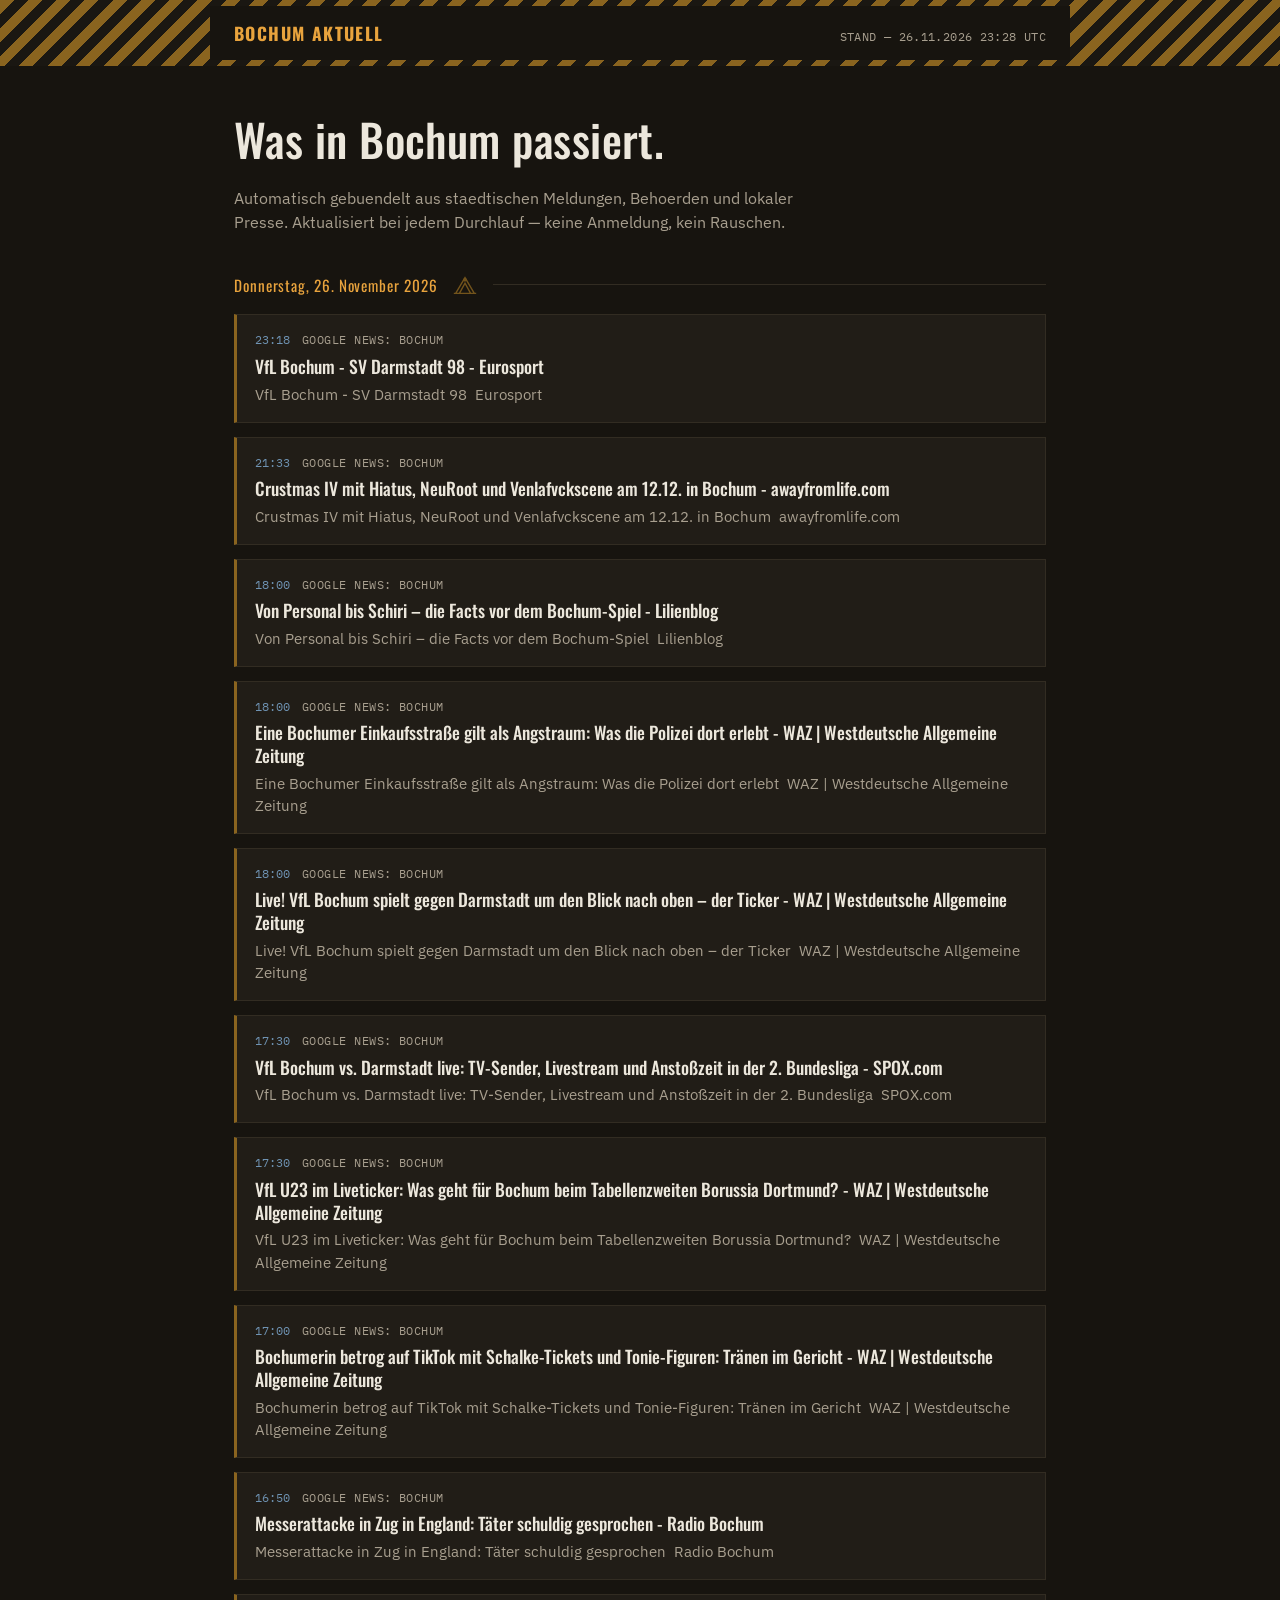
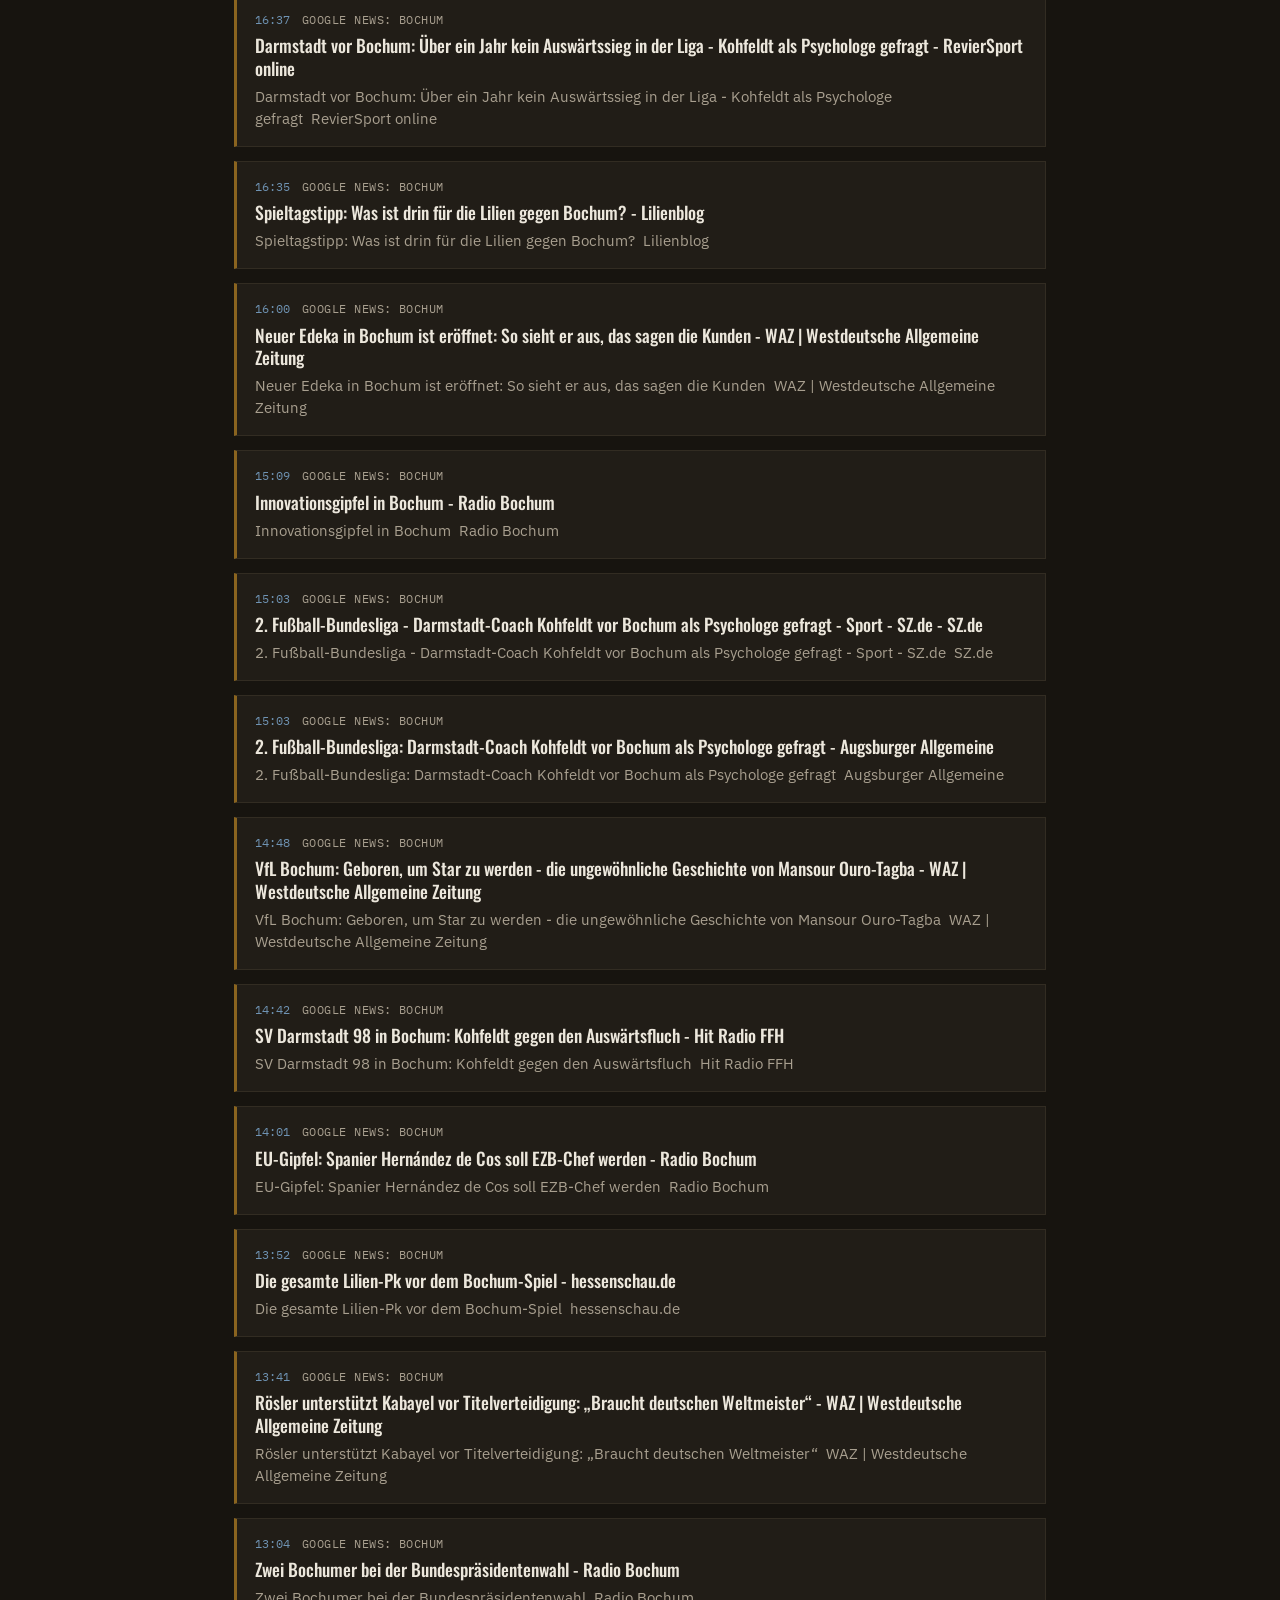
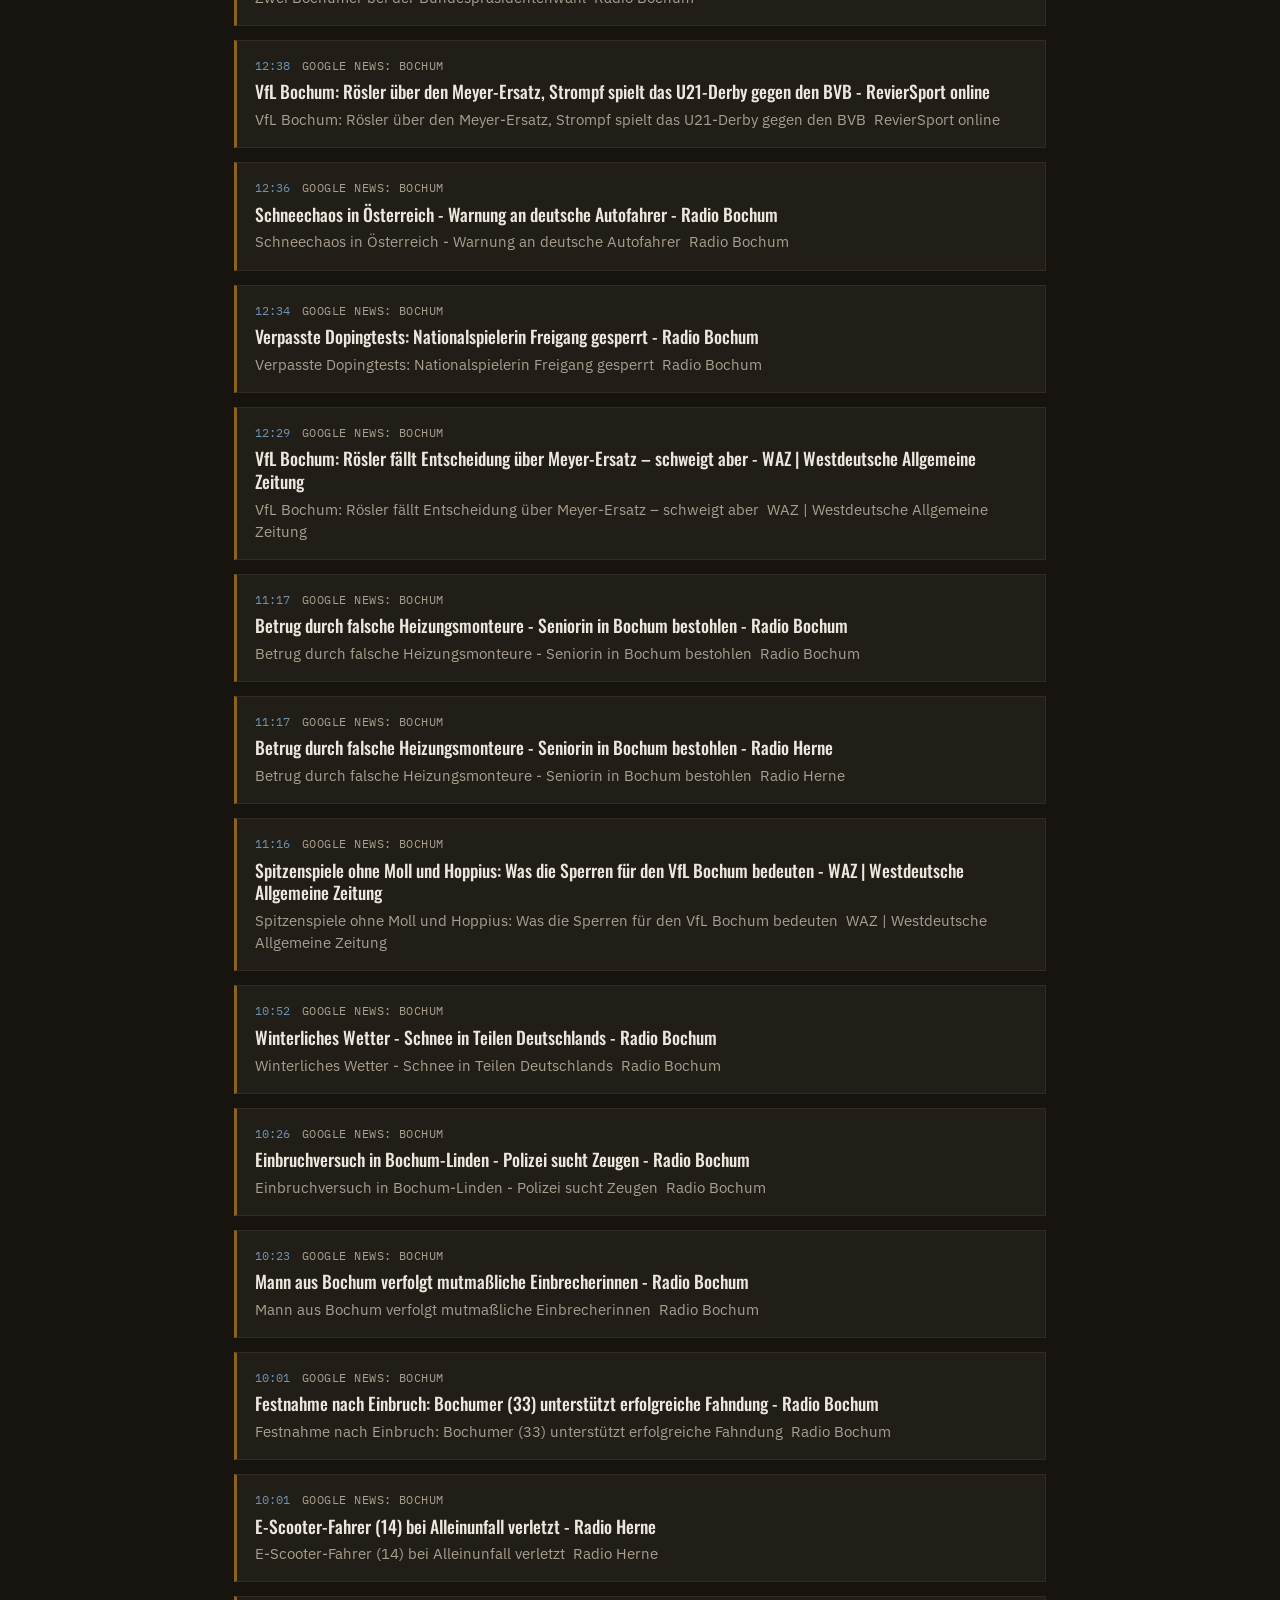
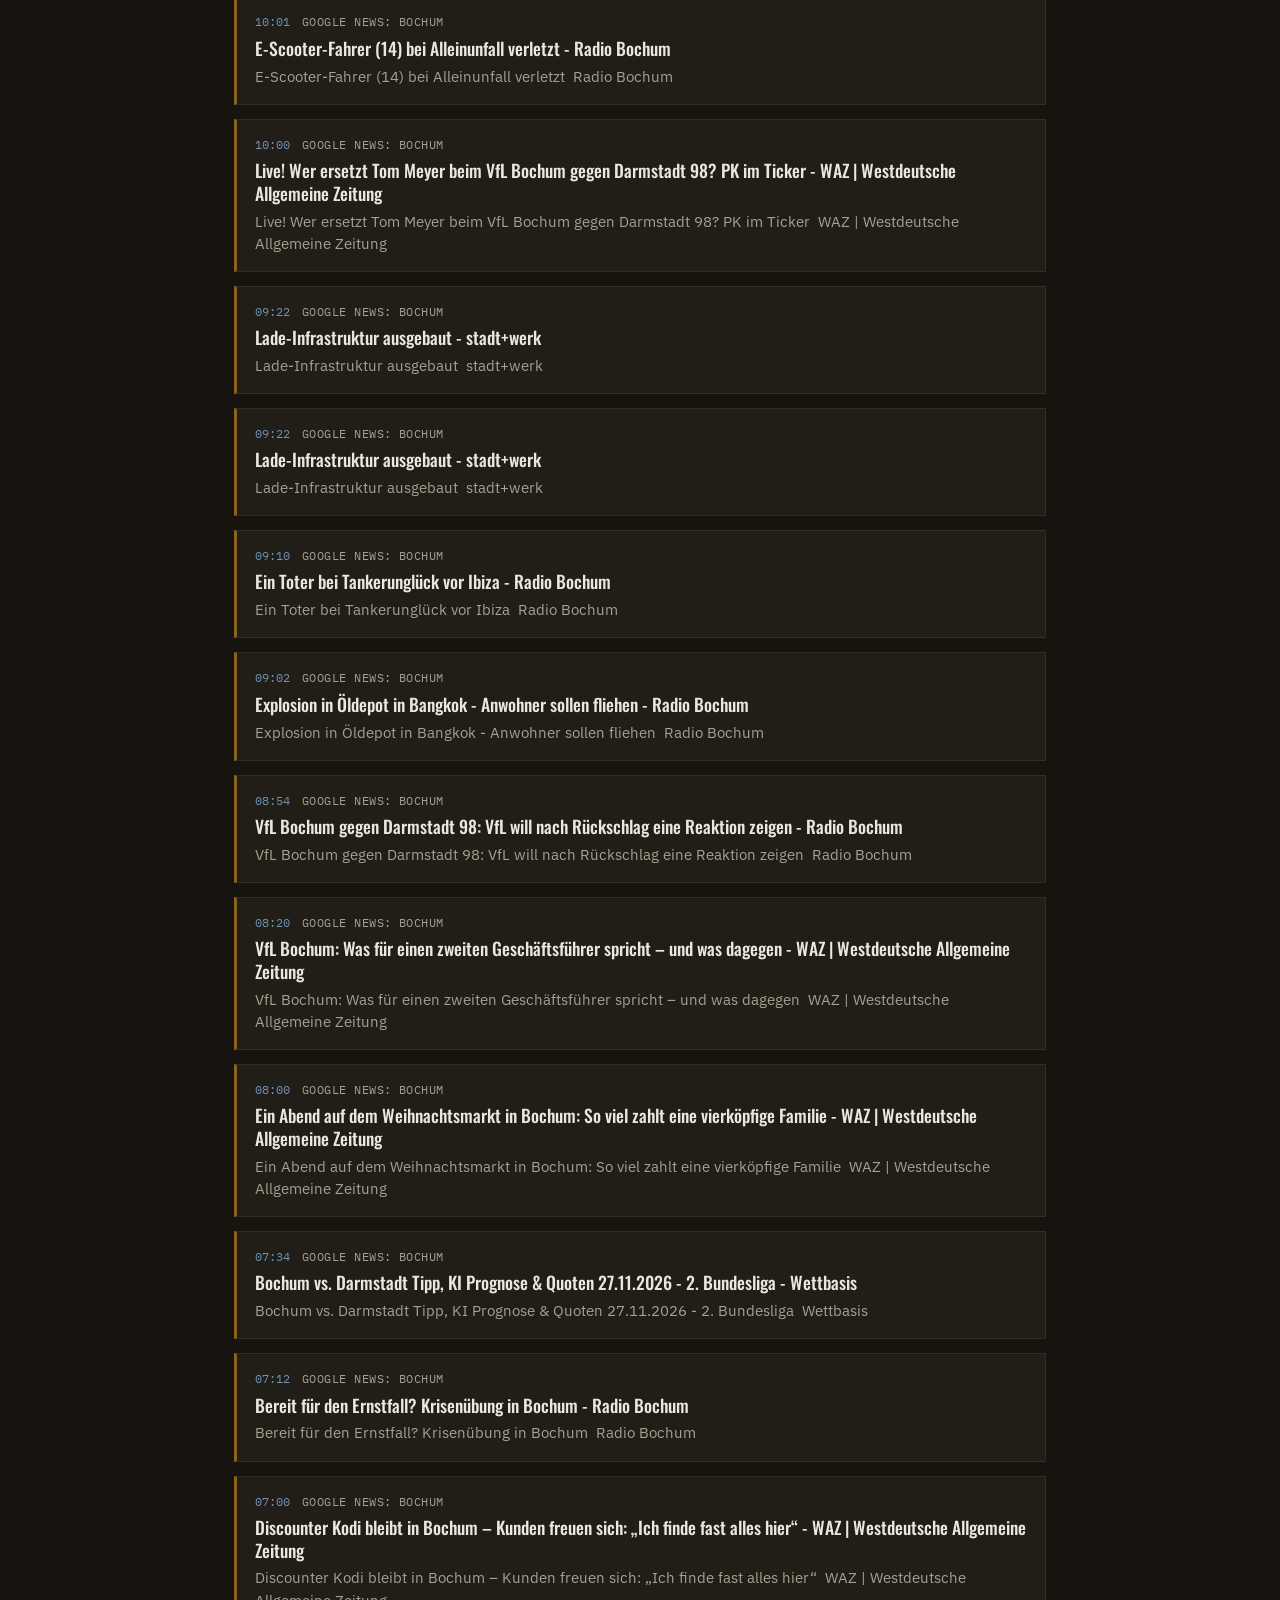
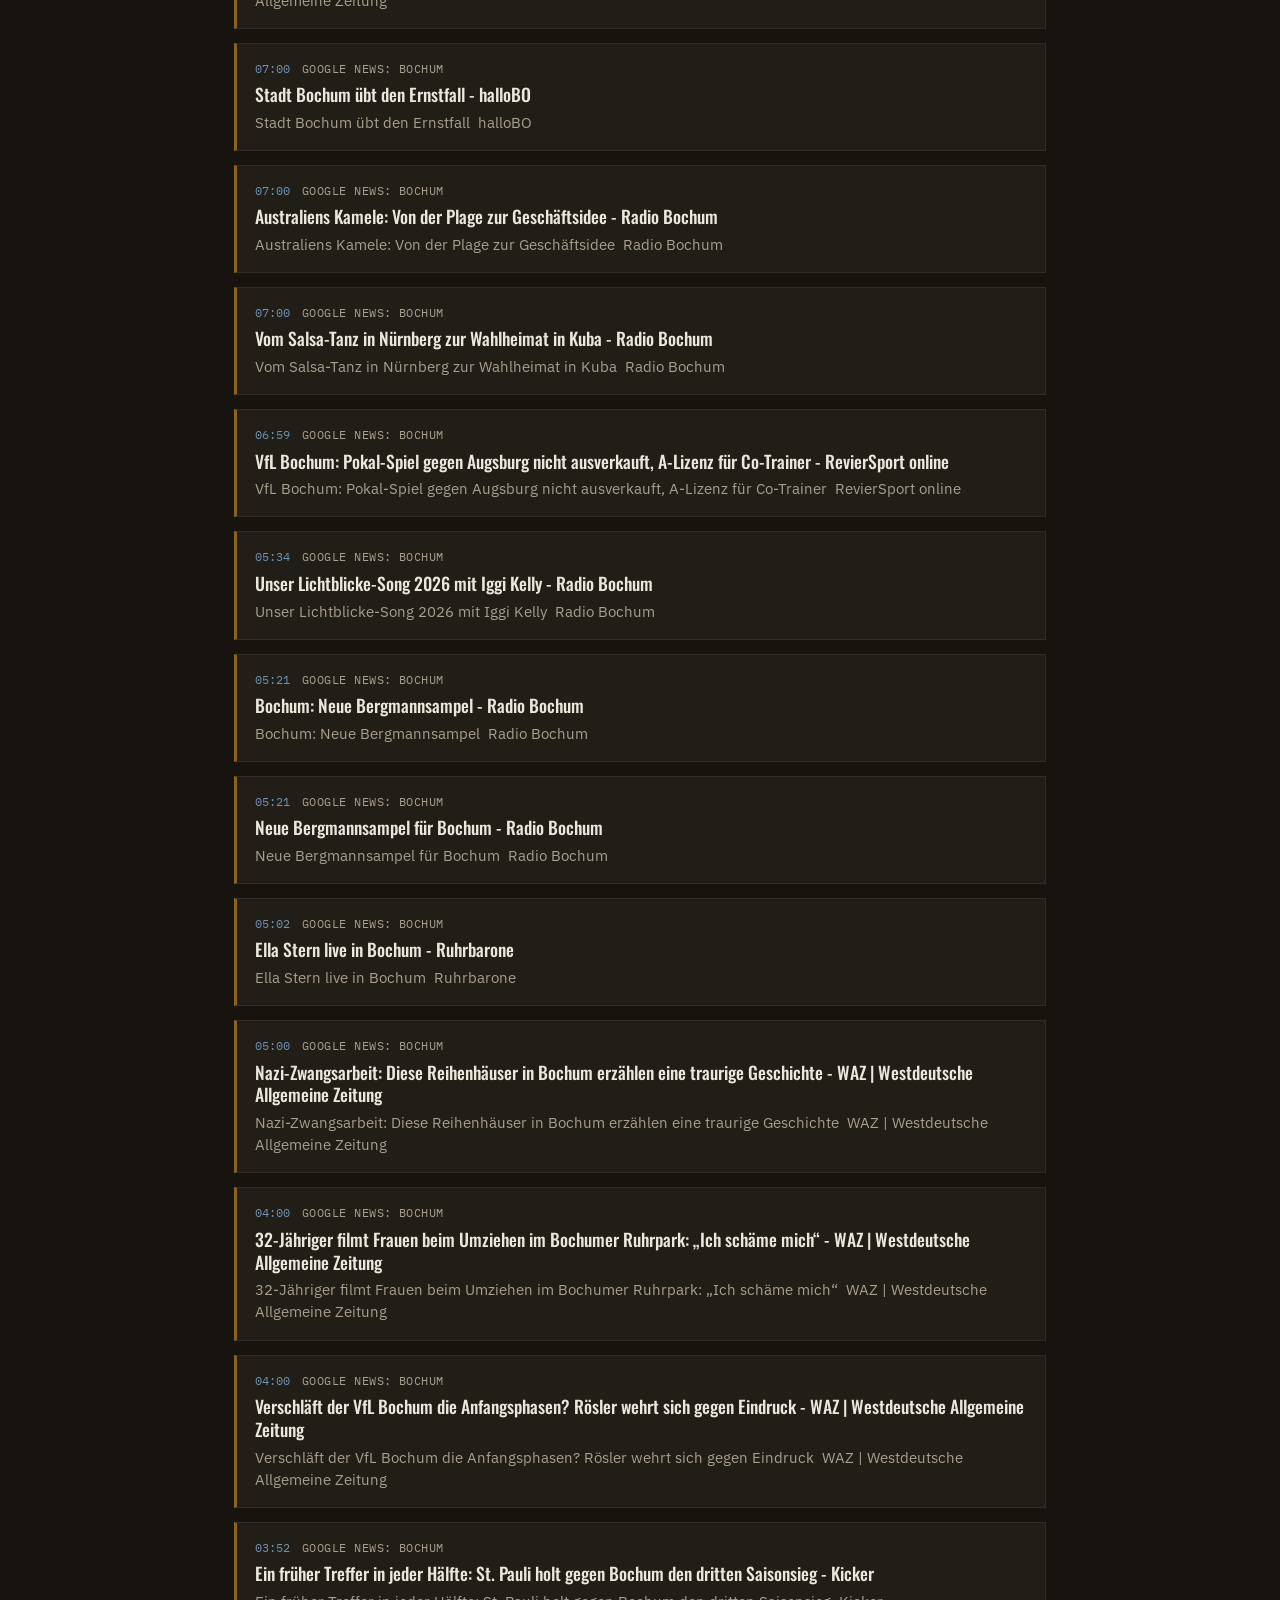
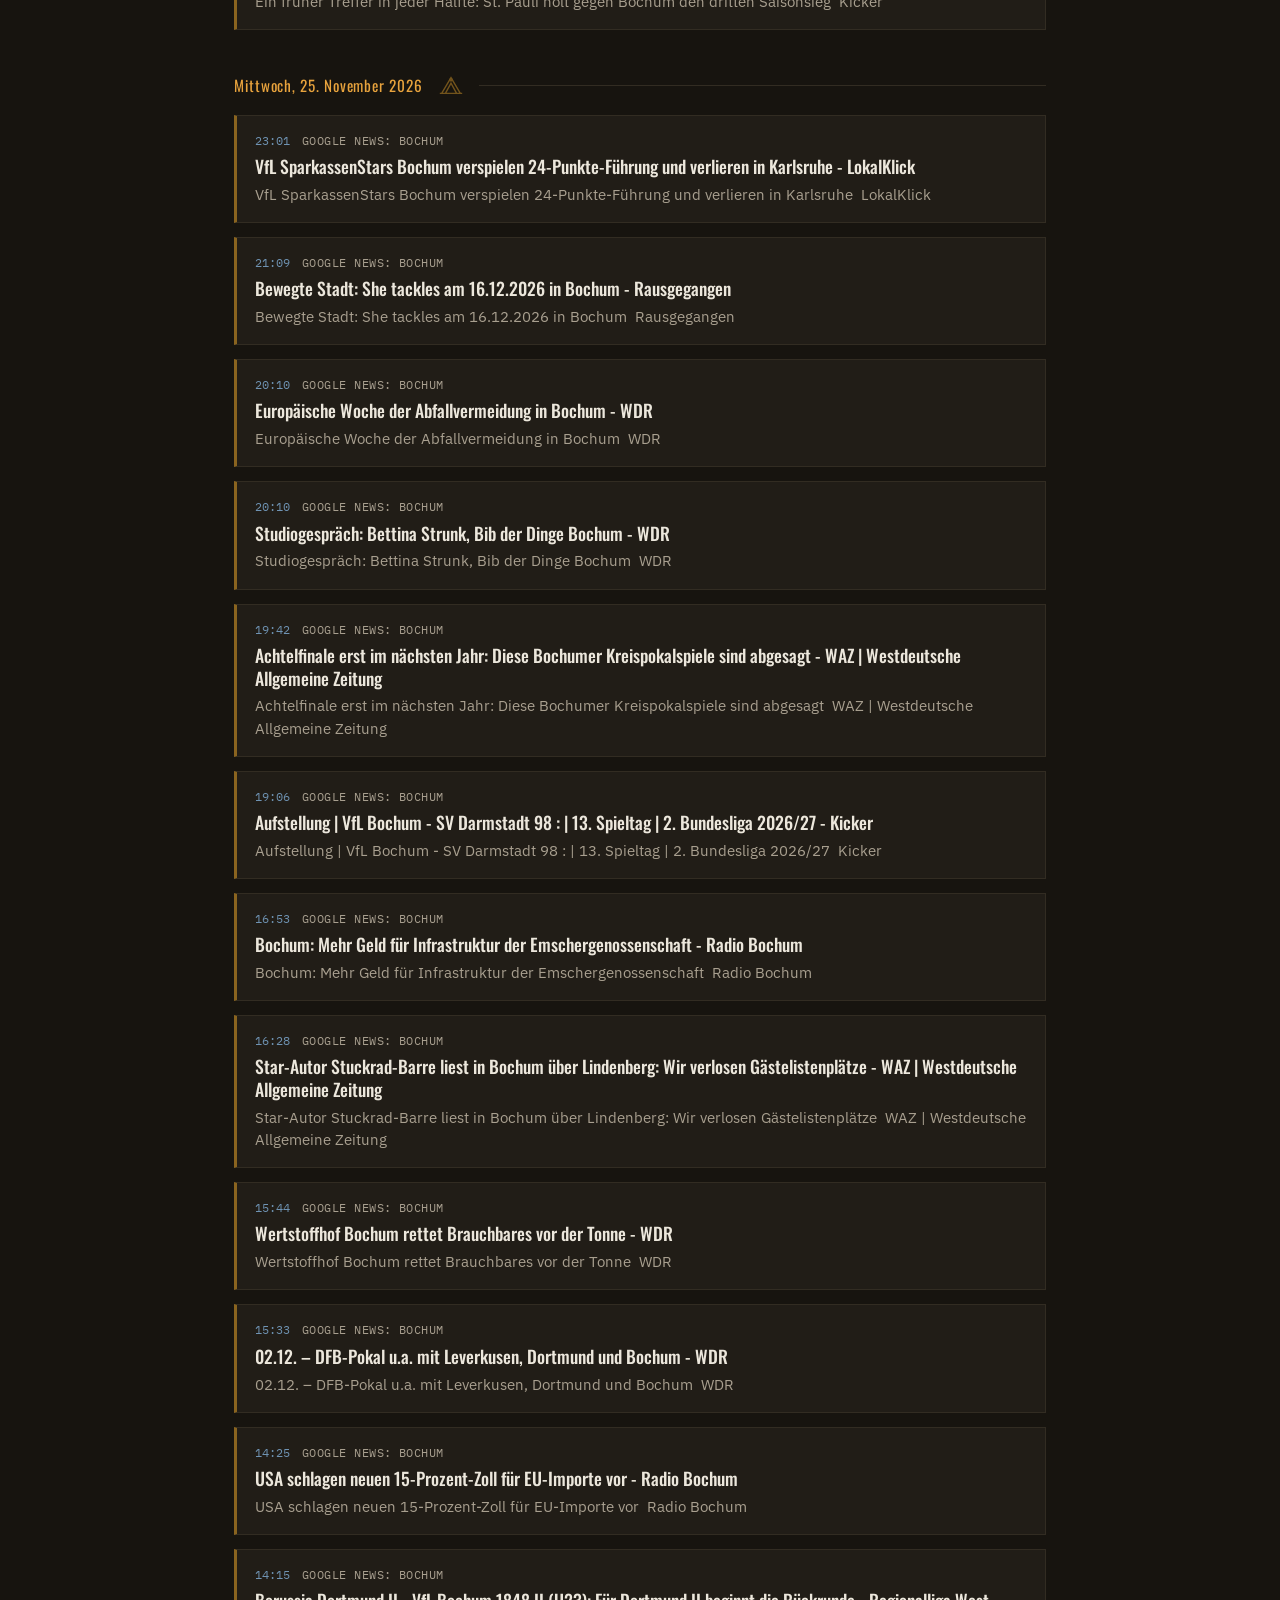
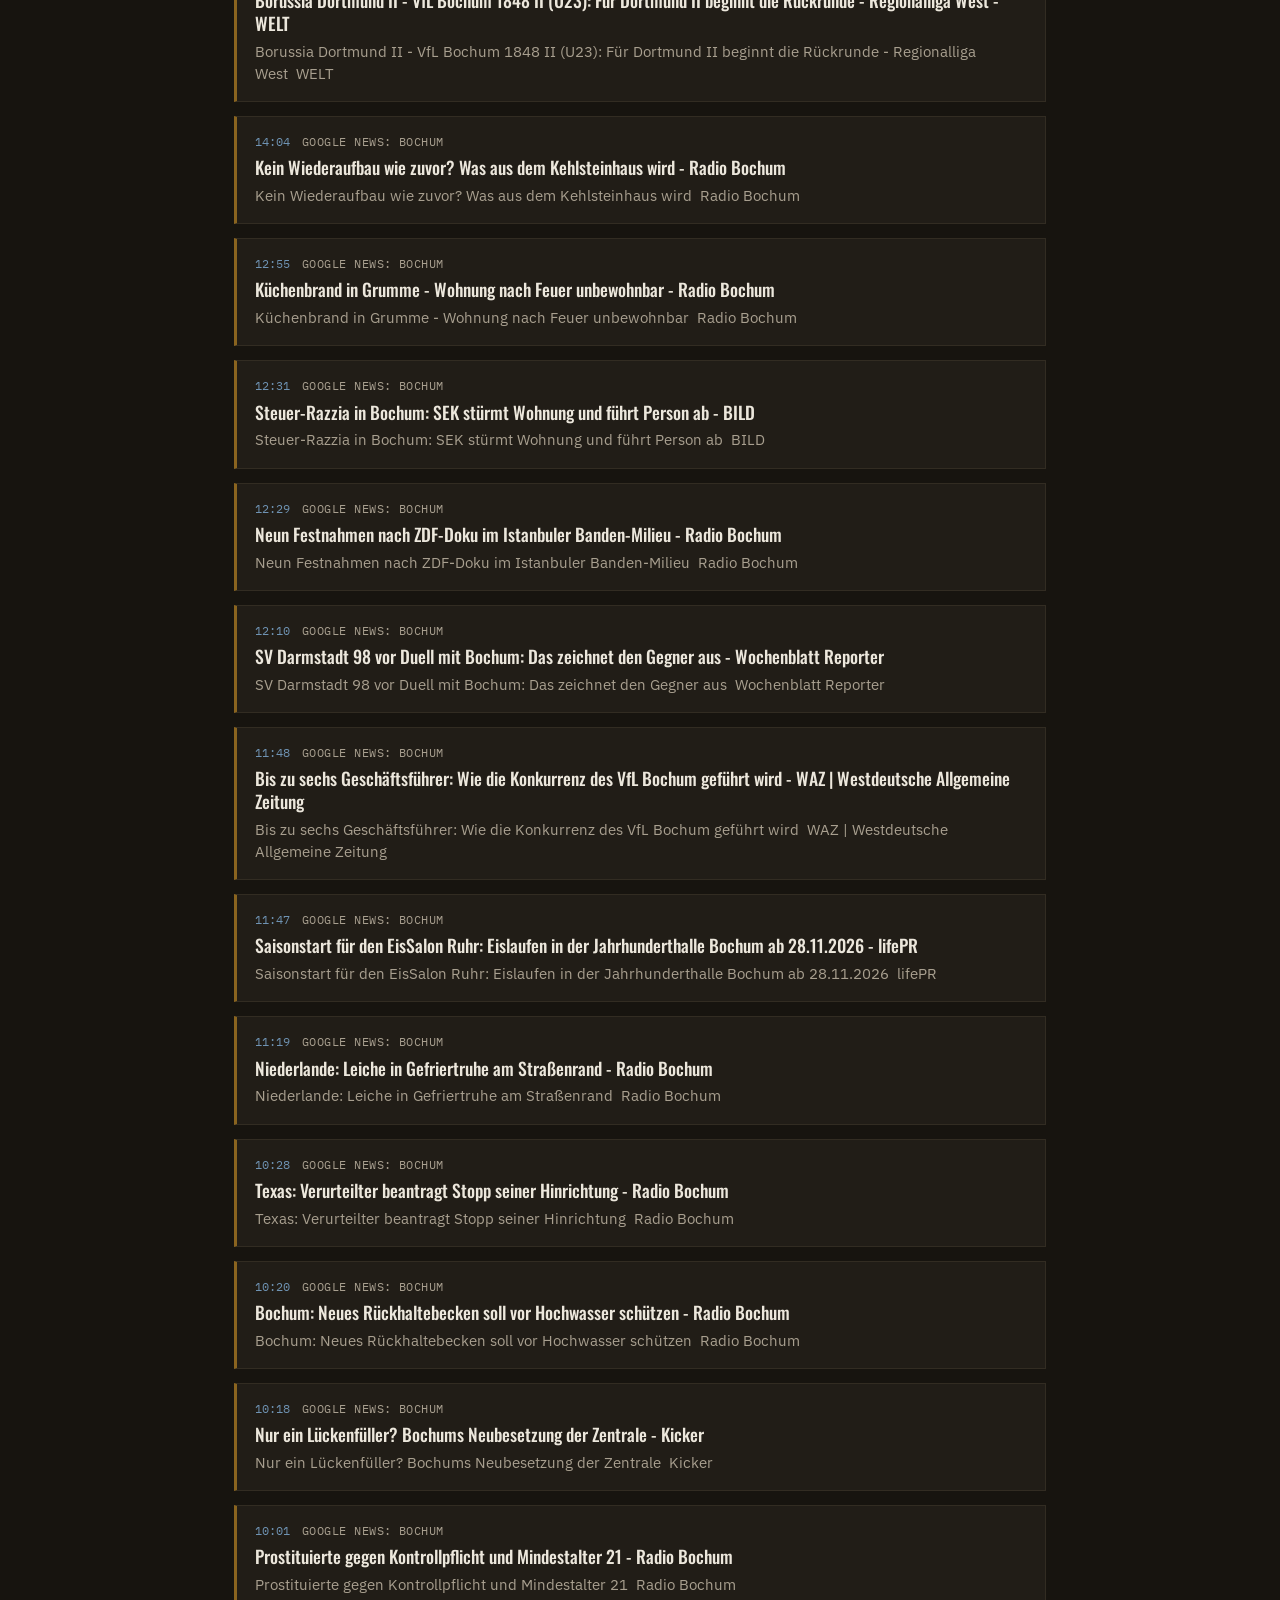
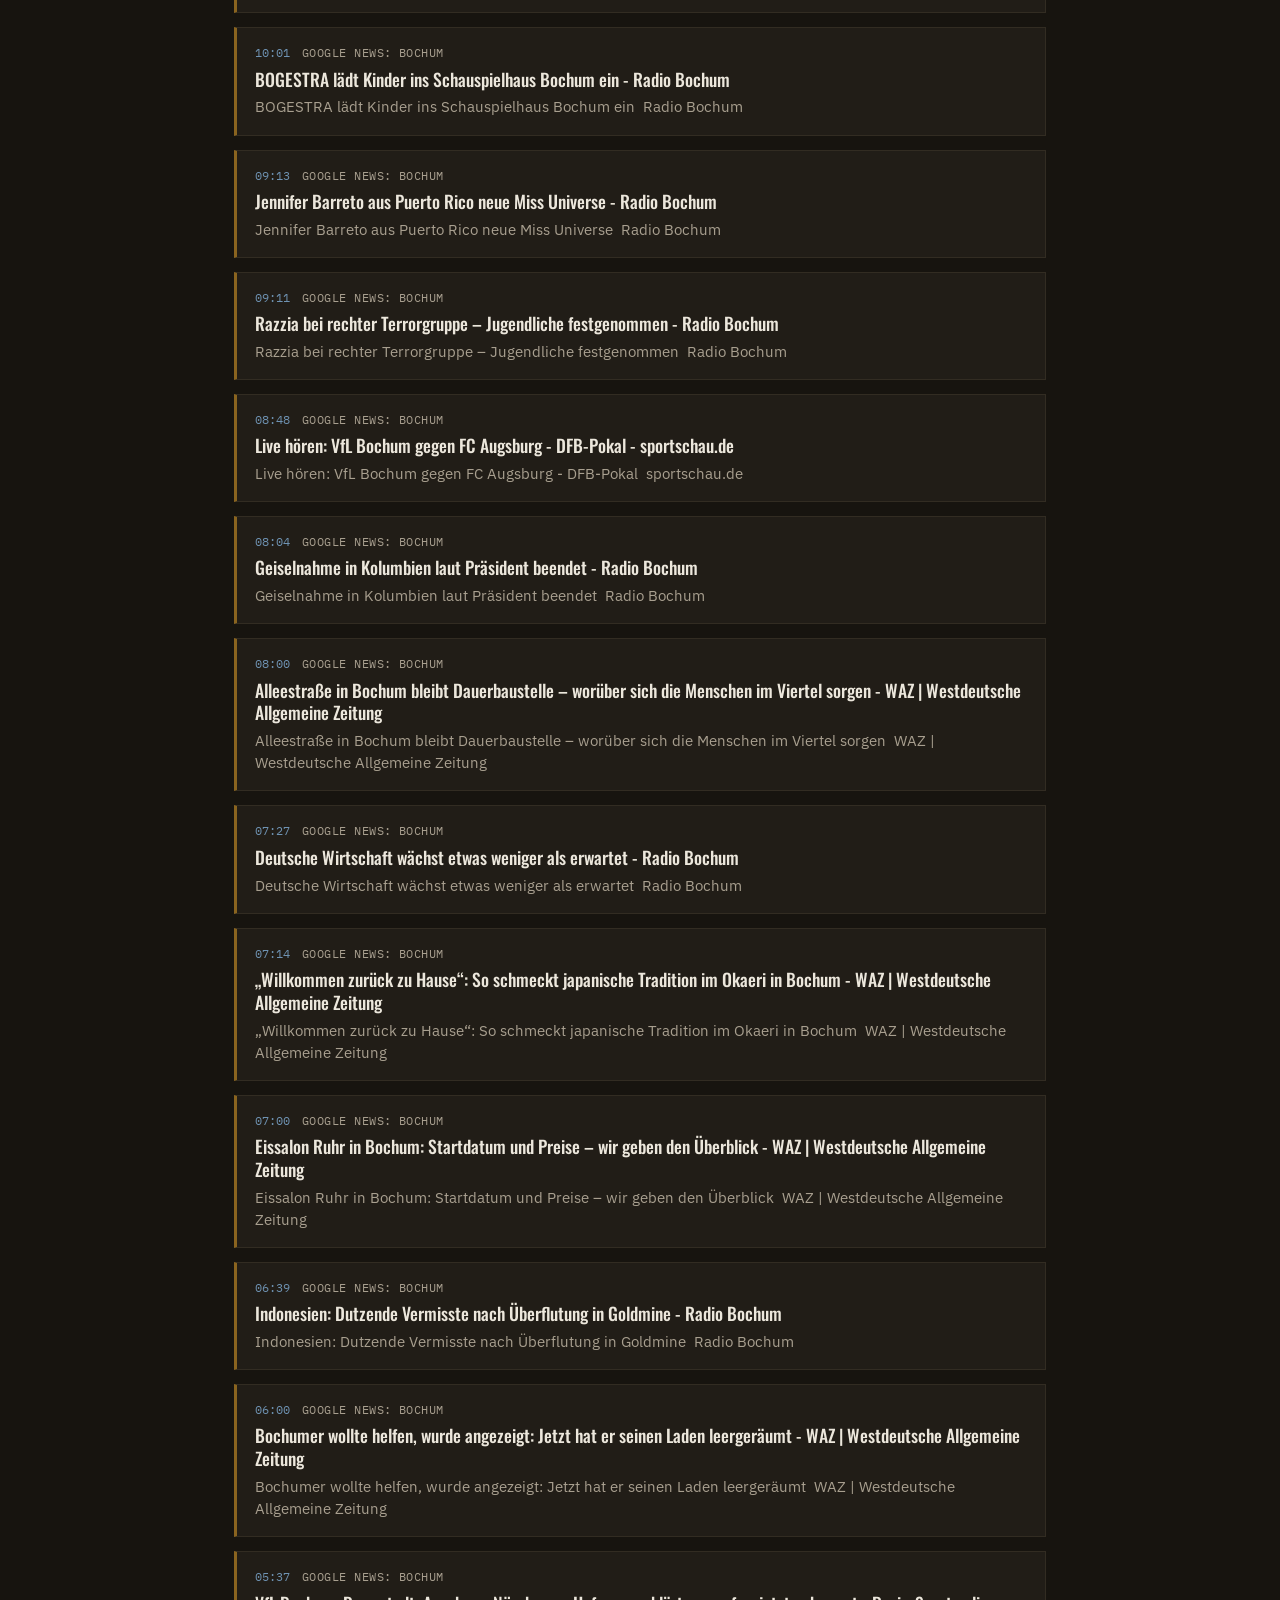
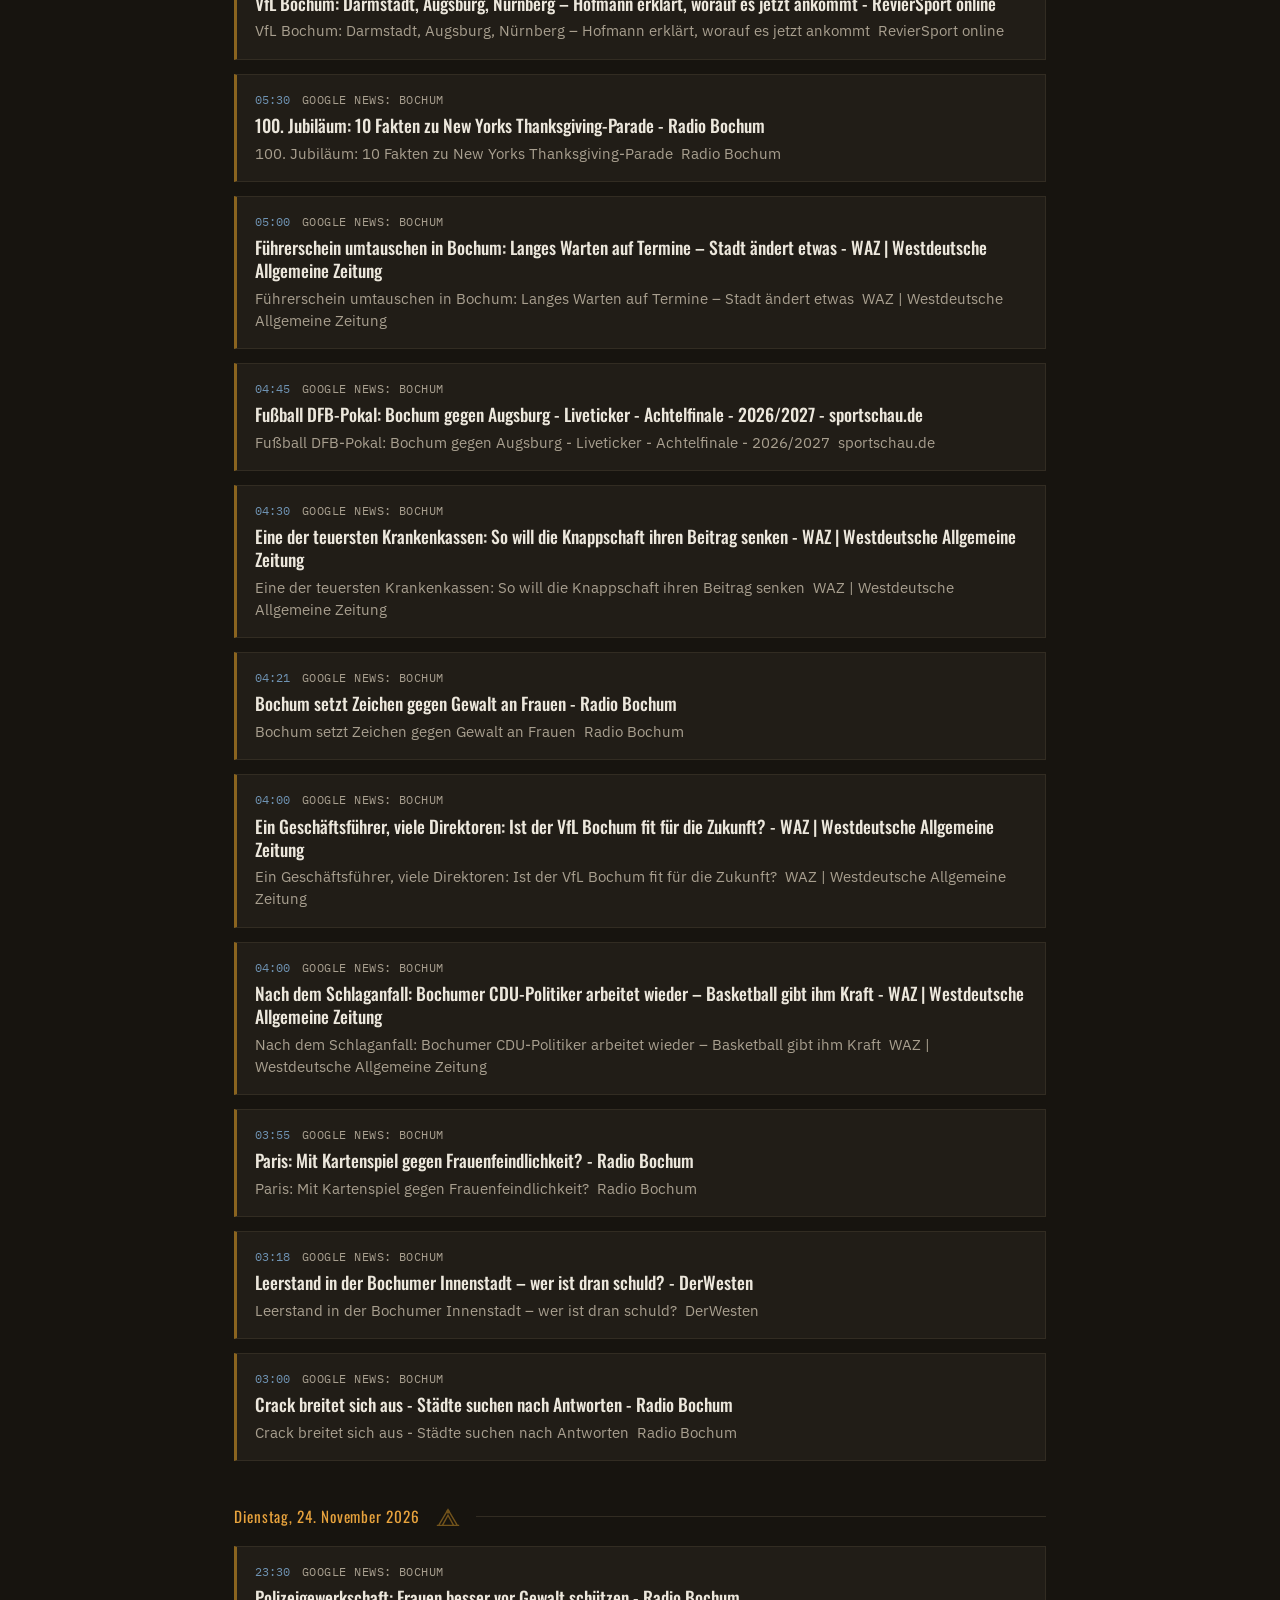
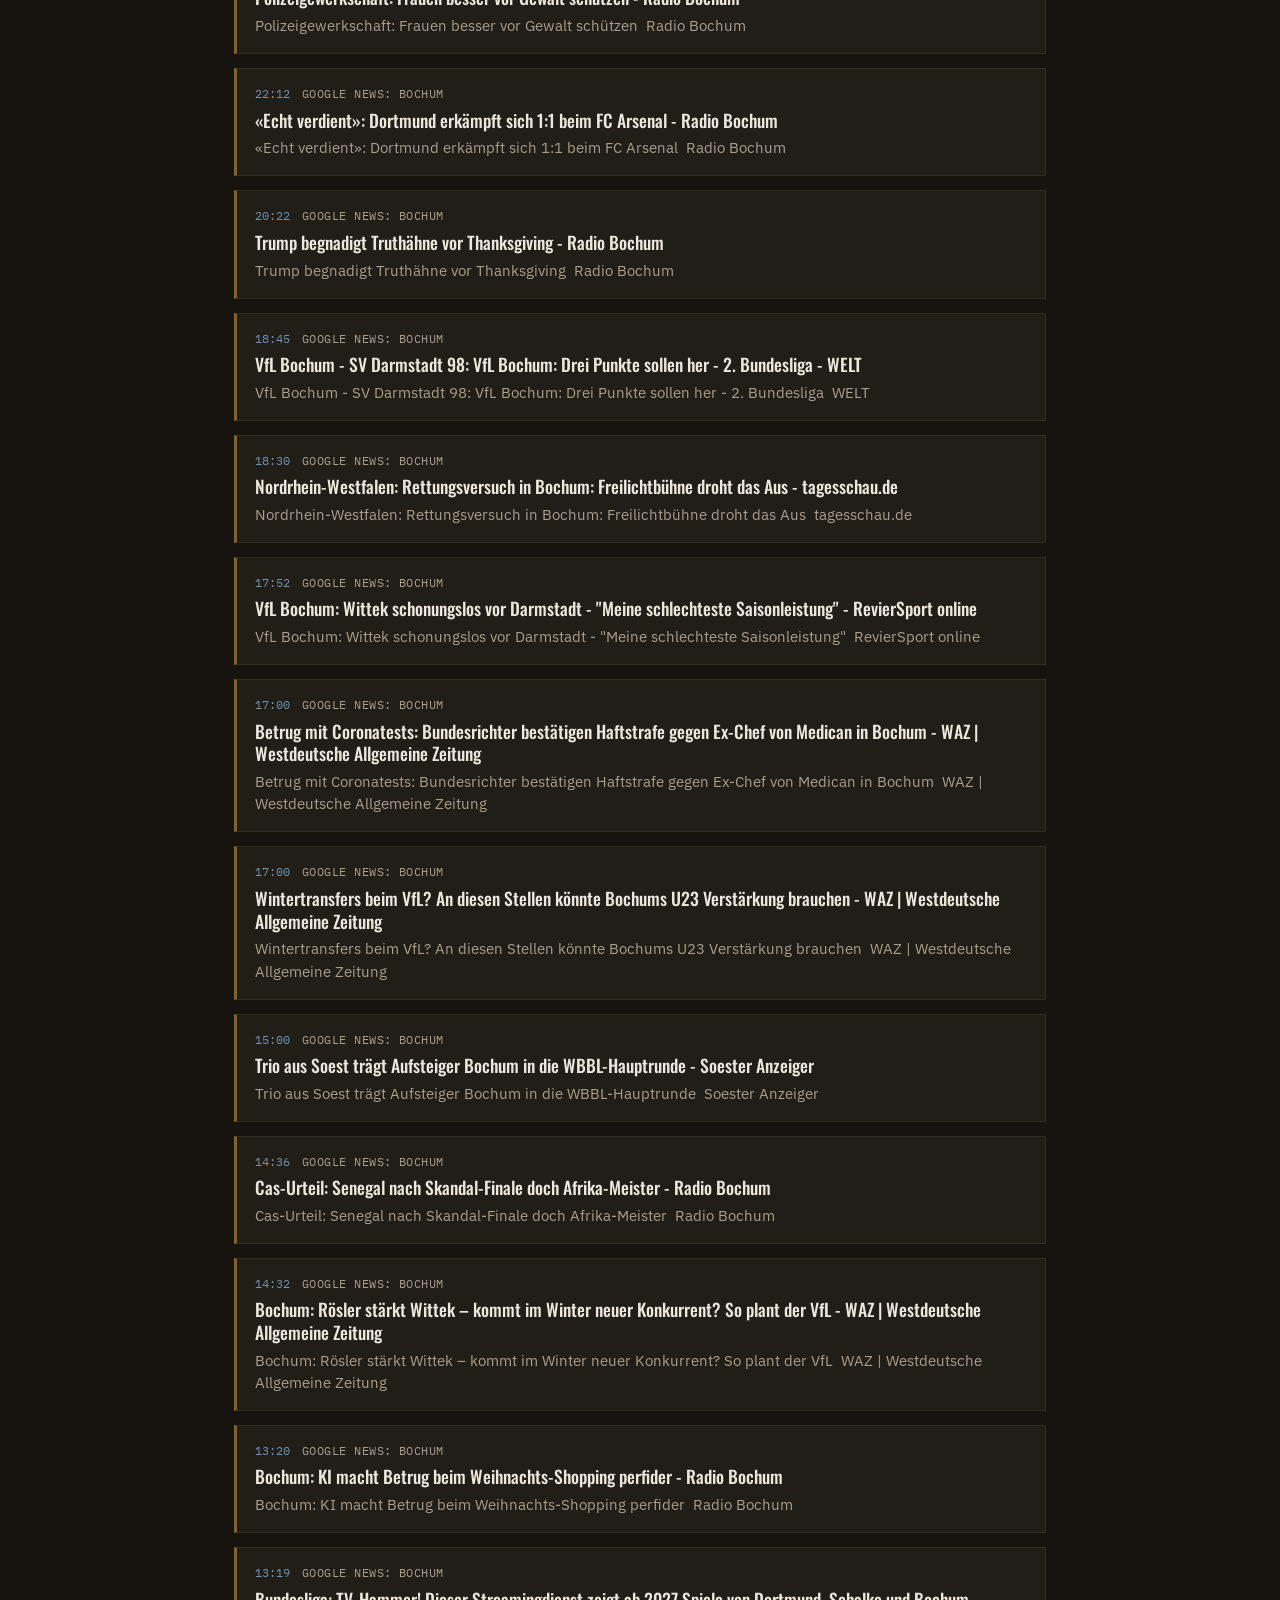
==== commit 90141a74: "Haberleri guncelle: 2026-11-26 23:28 UTC" ====
--- a/docs/index.html
+++ b/docs/index.html
@@ -14,7 +14,7 @@
 <header class="shift-board">
   <div class="shift-board-inner">
     <span class="shift-label">BOCHUM AKTUELL</span>
-    <span class="shift-status">STAND&nbsp;&mdash;&nbsp;26.11.2026 14:42 UTC</span>
+    <span class="shift-status">STAND&nbsp;&mdash;&nbsp;26.11.2026 23:28 UTC</span>
   </div>
 </header>
 
@@ -37,6 +37,159 @@
     
 <article class="card">
   <div class="card-meta">
+    <span class="card-time">23:18</span>
+    <span class="card-source">Google News: Bochum</span>
+  </div>
+  <h3 class="card-title"><a href="https://news.google.com/rss/articles/[base64]?oc=5" target="_blank" rel="noopener">VfL Bochum - SV Darmstadt 98 - Eurosport</a></h3>
+  <p class="card-summary">VfL Bochum - SV Darmstadt 98&nbsp;&nbsp;Eurosport</p>
+</article>
+
+<article class="card">
+  <div class="card-meta">
+    <span class="card-time">21:33</span>
+    <span class="card-source">Google News: Bochum</span>
+  </div>
+  <h3 class="card-title"><a href="https://news.google.com/rss/articles/[base64]?oc=5" target="_blank" rel="noopener">Crustmas IV mit Hiatus, NeuRoot und Venlafvckscene am 12.12. in Bochum - awayfromlife.com</a></h3>
+  <p class="card-summary">Crustmas IV mit Hiatus, NeuRoot und Venlafvckscene am 12.12. in Bochum&nbsp;&nbsp;awayfromlife.com</p>
+</article>
+
+<article class="card">
+  <div class="card-meta">
+    <span class="card-time">18:00</span>
+    <span class="card-source">Google News: Bochum</span>
+  </div>
+  <h3 class="card-title"><a href="https://news.google.com/rss/articles/[base64]?oc=5" target="_blank" rel="noopener">Von Personal bis Schiri – die Facts vor dem Bochum-Spiel - Lilienblog</a></h3>
+  <p class="card-summary">Von Personal bis Schiri – die Facts vor dem Bochum-Spiel&nbsp;&nbsp;Lilienblog</p>
+</article>
+
+<article class="card">
+  <div class="card-meta">
+    <span class="card-time">18:00</span>
+    <span class="card-source">Google News: Bochum</span>
+  </div>
+  <h3 class="card-title"><a href="https://news.google.com/rss/articles/[base64]?oc=5" target="_blank" rel="noopener">Eine Bochumer Einkaufsstraße gilt als Angstraum: Was die Polizei dort erlebt - WAZ | Westdeutsche Allgemeine Zeitung</a></h3>
+  <p class="card-summary">Eine Bochumer Einkaufsstraße gilt als Angstraum: Was die Polizei dort erlebt&nbsp;&nbsp;WAZ | Westdeutsche Allgemeine Zeitung</p>
+</article>
+
+<article class="card">
+  <div class="card-meta">
+    <span class="card-time">18:00</span>
+    <span class="card-source">Google News: Bochum</span>
+  </div>
+  <h3 class="card-title"><a href="https://news.google.com/rss/articles/[base64]?oc=5" target="_blank" rel="noopener">Live! VfL Bochum spielt gegen Darmstadt um den Blick nach oben – der Ticker - WAZ | Westdeutsche Allgemeine Zeitung</a></h3>
+  <p class="card-summary">Live! VfL Bochum spielt gegen Darmstadt um den Blick nach oben – der Ticker&nbsp;&nbsp;WAZ | Westdeutsche Allgemeine Zeitung</p>
+</article>
+
+<article class="card">
+  <div class="card-meta">
+    <span class="card-time">17:30</span>
+    <span class="card-source">Google News: Bochum</span>
+  </div>
+  <h3 class="card-title"><a href="https://news.google.com/rss/articles/[base64]?oc=5" target="_blank" rel="noopener">VfL Bochum vs. Darmstadt live: TV-Sender, Livestream und Anstoßzeit in der 2. Bundesliga - SPOX.com</a></h3>
+  <p class="card-summary">VfL Bochum vs. Darmstadt live: TV-Sender, Livestream und Anstoßzeit in der 2. Bundesliga&nbsp;&nbsp;SPOX.com</p>
+</article>
+
+<article class="card">
+  <div class="card-meta">
+    <span class="card-time">17:30</span>
+    <span class="card-source">Google News: Bochum</span>
+  </div>
+  <h3 class="card-title"><a href="https://news.google.com/rss/articles/[base64]?oc=5" target="_blank" rel="noopener">VfL U23 im Liveticker: Was geht für Bochum beim Tabellenzweiten Borussia Dortmund? - WAZ | Westdeutsche Allgemeine Zeitung</a></h3>
+  <p class="card-summary">VfL U23 im Liveticker: Was geht für Bochum beim Tabellenzweiten Borussia Dortmund?&nbsp;&nbsp;WAZ | Westdeutsche Allgemeine Zeitung</p>
+</article>
+
+<article class="card">
+  <div class="card-meta">
+    <span class="card-time">17:00</span>
+    <span class="card-source">Google News: Bochum</span>
+  </div>
+  <h3 class="card-title"><a href="https://news.google.com/rss/articles/[base64]?oc=5" target="_blank" rel="noopener">Bochumerin betrog auf TikTok mit Schalke-Tickets und Tonie-Figuren: Tränen im Gericht - WAZ | Westdeutsche Allgemeine Zeitung</a></h3>
+  <p class="card-summary">Bochumerin betrog auf TikTok mit Schalke-Tickets und Tonie-Figuren: Tränen im Gericht&nbsp;&nbsp;WAZ | Westdeutsche Allgemeine Zeitung</p>
+</article>
+
+<article class="card">
+  <div class="card-meta">
+    <span class="card-time">16:50</span>
+    <span class="card-source">Google News: Bochum</span>
+  </div>
+  <h3 class="card-title"><a href="https://news.google.com/rss/articles/[base64]?oc=5" target="_blank" rel="noopener">Messerattacke in Zug in England: Täter schuldig gesprochen - Radio Bochum</a></h3>
+  <p class="card-summary">Messerattacke in Zug in England: Täter schuldig gesprochen&nbsp;&nbsp;Radio Bochum</p>
+</article>
+
+<article class="card">
+  <div class="card-meta">
+    <span class="card-time">16:37</span>
+    <span class="card-source">Google News: Bochum</span>
+  </div>
+  <h3 class="card-title"><a href="https://news.google.com/rss/articles/[base64]?oc=5" target="_blank" rel="noopener">Darmstadt vor Bochum: Über ein Jahr kein Auswärtssieg in der Liga - Kohfeldt als Psychologe gefragt - RevierSport online</a></h3>
+  <p class="card-summary">Darmstadt vor Bochum: Über ein Jahr kein Auswärtssieg in der Liga - Kohfeldt als Psychologe gefragt&nbsp;&nbsp;RevierSport online</p>
+</article>
+
+<article class="card">
+  <div class="card-meta">
+    <span class="card-time">16:35</span>
+    <span class="card-source">Google News: Bochum</span>
+  </div>
+  <h3 class="card-title"><a href="https://news.google.com/rss/articles/[base64]?oc=5" target="_blank" rel="noopener">Spieltagstipp: Was ist drin für die Lilien gegen Bochum? - Lilienblog</a></h3>
+  <p class="card-summary">Spieltagstipp: Was ist drin für die Lilien gegen Bochum?&nbsp;&nbsp;Lilienblog</p>
+</article>
+
+<article class="card">
+  <div class="card-meta">
+    <span class="card-time">16:00</span>
+    <span class="card-source">Google News: Bochum</span>
+  </div>
+  <h3 class="card-title"><a href="https://news.google.com/rss/articles/[base64]?oc=5" target="_blank" rel="noopener">Neuer Edeka in Bochum ist eröffnet: So sieht er aus, das sagen die Kunden - WAZ | Westdeutsche Allgemeine Zeitung</a></h3>
+  <p class="card-summary">Neuer Edeka in Bochum ist eröffnet: So sieht er aus, das sagen die Kunden&nbsp;&nbsp;WAZ | Westdeutsche Allgemeine Zeitung</p>
+</article>
+
+<article class="card">
+  <div class="card-meta">
+    <span class="card-time">15:09</span>
+    <span class="card-source">Google News: Bochum</span>
+  </div>
+  <h3 class="card-title"><a href="https://news.google.com/rss/articles/CBMiekFVX3lxTE9EUjI1UjFwTEpWYXRQN1B6dk5xQ1o1TXJwWS1JQ25UcHdSdFVLNHFmRnJUbGpHZWdUbFFRSVl0QjJtUmVNbXRXWHRmd0Z4QlU2Yi1QRk5DRXVvTE9aRjIyU0dZalFJZmRZd0JHbl9icHFyQWI1RFNJMzBB?oc=5" target="_blank" rel="noopener">Innovationsgipfel in Bochum - Radio Bochum</a></h3>
+  <p class="card-summary">Innovationsgipfel in Bochum&nbsp;&nbsp;Radio Bochum</p>
+</article>
+
+<article class="card">
+  <div class="card-meta">
+    <span class="card-time">15:03</span>
+    <span class="card-source">Google News: Bochum</span>
+  </div>
+  <h3 class="card-title"><a href="https://news.google.com/rss/articles/[base64]?oc=5" target="_blank" rel="noopener">2. Fußball-Bundesliga - Darmstadt-Coach Kohfeldt vor Bochum als Psychologe gefragt - Sport - SZ.de - SZ.de</a></h3>
+  <p class="card-summary">2. Fußball-Bundesliga - Darmstadt-Coach Kohfeldt vor Bochum als Psychologe gefragt - Sport - SZ.de&nbsp;&nbsp;SZ.de</p>
+</article>
+
+<article class="card">
+  <div class="card-meta">
+    <span class="card-time">15:03</span>
+    <span class="card-source">Google News: Bochum</span>
+  </div>
+  <h3 class="card-title"><a href="https://news.google.com/rss/articles/[base64]?oc=5" target="_blank" rel="noopener">2. Fußball-Bundesliga: Darmstadt-Coach Kohfeldt vor Bochum als Psychologe gefragt - Augsburger Allgemeine</a></h3>
+  <p class="card-summary">2. Fußball-Bundesliga: Darmstadt-Coach Kohfeldt vor Bochum als Psychologe gefragt&nbsp;&nbsp;Augsburger Allgemeine</p>
+</article>
+
+<article class="card">
+  <div class="card-meta">
+    <span class="card-time">14:48</span>
+    <span class="card-source">Google News: Bochum</span>
+  </div>
+  <h3 class="card-title"><a href="https://news.google.com/rss/articles/[base64]?oc=5" target="_blank" rel="noopener">VfL Bochum: Geboren, um Star zu werden - die ungewöhnliche Geschichte von Mansour Ouro-Tagba - WAZ | Westdeutsche Allgemeine Zeitung</a></h3>
+  <p class="card-summary">VfL Bochum: Geboren, um Star zu werden - die ungewöhnliche Geschichte von Mansour Ouro-Tagba&nbsp;&nbsp;WAZ | Westdeutsche Allgemeine Zeitung</p>
+</article>
+
+<article class="card">
+  <div class="card-meta">
+    <span class="card-time">14:42</span>
+    <span class="card-source">Google News: Bochum</span>
+  </div>
+  <h3 class="card-title"><a href="https://news.google.com/rss/articles/[base64]?oc=5" target="_blank" rel="noopener">SV Darmstadt 98 in Bochum: Kohfeldt gegen den Auswärtsfluch - Hit Radio FFH</a></h3>
+  <p class="card-summary">SV Darmstadt 98 in Bochum: Kohfeldt gegen den Auswärtsfluch&nbsp;&nbsp;Hit Radio FFH</p>
+</article>
+
+<article class="card">
+  <div class="card-meta">
     <span class="card-time">14:01</span>
     <span class="card-source">Google News: Bochum</span>
   </div>
@@ -91,6 +244,15 @@
 
 <article class="card">
   <div class="card-meta">
+    <span class="card-time">12:34</span>
+    <span class="card-source">Google News: Bochum</span>
+  </div>
+  <h3 class="card-title"><a href="https://news.google.com/rss/articles/[base64]?oc=5" target="_blank" rel="noopener">Verpasste Dopingtests: Nationalspielerin Freigang gesperrt - Radio Bochum</a></h3>
+  <p class="card-summary">Verpasste Dopingtests: Nationalspielerin Freigang gesperrt&nbsp;&nbsp;Radio Bochum</p>
+</article>
+
+<article class="card">
+  <div class="card-meta">
     <span class="card-time">12:29</span>
     <span class="card-source">Google News: Bochum</span>
   </div>
@@ -109,6 +271,15 @@
 
 <article class="card">
   <div class="card-meta">
+    <span class="card-time">11:17</span>
+    <span class="card-source">Google News: Bochum</span>
+  </div>
+  <h3 class="card-title"><a href="https://news.google.com/rss/articles/[base64]?oc=5" target="_blank" rel="noopener">Betrug durch falsche Heizungsmonteure - Seniorin in Bochum bestohlen - Radio Herne</a></h3>
+  <p class="card-summary">Betrug durch falsche Heizungsmonteure - Seniorin in Bochum bestohlen&nbsp;&nbsp;Radio Herne</p>
+</article>
+
+<article class="card">
+  <div class="card-meta">
     <span class="card-time">11:16</span>
     <span class="card-source">Google News: Bochum</span>
   </div>
@@ -163,6 +334,15 @@
 
 <article class="card">
   <div class="card-meta">
+    <span class="card-time">10:01</span>
+    <span class="card-source">Google News: Bochum</span>
+  </div>
+  <h3 class="card-title"><a href="https://news.google.com/rss/articles/[base64]?oc=5" target="_blank" rel="noopener">E-Scooter-Fahrer (14) bei Alleinunfall verletzt - Radio Bochum</a></h3>
+  <p class="card-summary">E-Scooter-Fahrer (14) bei Alleinunfall verletzt&nbsp;&nbsp;Radio Bochum</p>
+</article>
+
+<article class="card">
+  <div class="card-meta">
     <span class="card-time">10:00</span>
     <span class="card-source">Google News: Bochum</span>
   </div>
@@ -181,6 +361,15 @@
 
 <article class="card">
   <div class="card-meta">
+    <span class="card-time">09:22</span>
+    <span class="card-source">Google News: Bochum</span>
+  </div>
+  <h3 class="card-title"><a href="https://news.google.com/rss/articles/CBMifkFVX3lxTE4zTk1ZR05oR0dQWVBraVAtNExfWGhiRHdvNlU3TWh3SFVTY21ZLXdoWndDVEIzazgyX2lydy1TamtDcnJvZjRCYkRyMjQ4Yzc5WWFTWHFDZklOakRjeExNX3FfOTBaY0tBRUQzMGRMd2RPb05mbWRzSkl4RFFzQQ?oc=5" target="_blank" rel="noopener">Lade-Infrastruktur ausgebaut - stadt+werk</a></h3>
+  <p class="card-summary">Lade-Infrastruktur ausgebaut&nbsp;&nbsp;stadt+werk</p>
+</article>
+
+<article class="card">
+  <div class="card-meta">
     <span class="card-time">09:10</span>
     <span class="card-source">Google News: Bochum</span>
   </div>
@@ -289,11 +478,29 @@
 
 <article class="card">
   <div class="card-meta">
+    <span class="card-time">05:34</span>
+    <span class="card-source">Google News: Bochum</span>
+  </div>
+  <h3 class="card-title"><a href="https://news.google.com/rss/articles/CBMijgFBVV95cUxNR0pfYVRlcWZEZDBSU1JkX2FfdHVSLWI2TDVXOFBIZHMyMTN2RnNHNTNIUG56OENlSVEtWHpmcV9BR2pWUlB2clBXeUs0MEhwcXNSQjNsR2lpS2todlJMSmNCZVZTQV9tMnEtVjUybG1oc09JVy1PbDVqVHEya1ZNRGVuajBhcHNoVXgzeWVn?oc=5" target="_blank" rel="noopener">Unser Lichtblicke-Song 2026 mit Iggi Kelly - Radio Bochum</a></h3>
+  <p class="card-summary">Unser Lichtblicke-Song 2026 mit Iggi Kelly&nbsp;&nbsp;Radio Bochum</p>
+</article>
+
+<article class="card">
+  <div class="card-meta">
     <span class="card-time">05:21</span>
     <span class="card-source">Google News: Bochum</span>
   </div>
   <h3 class="card-title"><a href="https://news.google.com/rss/articles/CBMieEFVX3lxTFBFcEQ4VHh4UDMtd3ZYVlZWSFFVc0tYVFZ5SFZNMVk4REpTWC14aW1ESHV0cEc1M1ZTZ1RHMkxqamdyY3BDZmpHdHQ3ZkxzTWdGSmRGaXJGdndQZUl1amppelA0S1NDdmZwTUFOLVJhSzVDVFRZY05KeQ?oc=5" target="_blank" rel="noopener">Bochum: Neue Bergmannsampel - Radio Bochum</a></h3>
   <p class="card-summary">Bochum: Neue Bergmannsampel&nbsp;&nbsp;Radio Bochum</p>
+</article>
+
+<article class="card">
+  <div class="card-meta">
+    <span class="card-time">05:21</span>
+    <span class="card-source">Google News: Bochum</span>
+  </div>
+  <h3 class="card-title"><a href="https://news.google.com/rss/articles/CBMif0FVX3lxTFAydmNLbWN2Y1VUT3FTMFMwSTFHOXBwTlJvS3B1X0NXS3BEeXBoR0dOOXp3aVNRUzc3RWtNWDFrUEdpTzZTNktITU56dEVseGkzWmhaS1Q4NlpqYkpJZFRDWjFaR1hic2g5Ulk5M3VvdEJSOEdFOHZvVkxPSG02V0E?oc=5" target="_blank" rel="noopener">Neue Bergmannsampel für Bochum - Radio Bochum</a></h3>
+  <p class="card-summary">Neue Bergmannsampel für Bochum&nbsp;&nbsp;Radio Bochum</p>
 </article>
 
 <article class="card">
@@ -410,6 +617,15 @@
 
 <article class="card">
   <div class="card-meta">
+    <span class="card-time">16:53</span>
+    <span class="card-source">Google News: Bochum</span>
+  </div>
+  <h3 class="card-title"><a href="https://news.google.com/rss/articles/[base64]?oc=5" target="_blank" rel="noopener">Bochum: Mehr Geld für Infrastruktur der Emschergenossenschaft - Radio Bochum</a></h3>
+  <p class="card-summary">Bochum: Mehr Geld für Infrastruktur der Emschergenossenschaft&nbsp;&nbsp;Radio Bochum</p>
+</article>
+
+<article class="card">
+  <div class="card-meta">
     <span class="card-time">16:28</span>
     <span class="card-source">Google News: Bochum</span>
   </div>
@@ -559,6 +775,15 @@
   </div>
   <h3 class="card-title"><a href="https://news.google.com/rss/articles/[base64]?oc=5" target="_blank" rel="noopener">Prostituierte gegen Kontrollpflicht und Mindestalter 21 - Radio Bochum</a></h3>
   <p class="card-summary">Prostituierte gegen Kontrollpflicht und Mindestalter 21&nbsp;&nbsp;Radio Bochum</p>
+</article>
+
+<article class="card">
+  <div class="card-meta">
+    <span class="card-time">10:01</span>
+    <span class="card-source">Google News: Bochum</span>
+  </div>
+  <h3 class="card-title"><a href="https://news.google.com/rss/articles/[base64]?oc=5" target="_blank" rel="noopener">BOGESTRA lädt Kinder ins Schauspielhaus Bochum ein - Radio Bochum</a></h3>
+  <p class="card-summary">BOGESTRA lädt Kinder ins Schauspielhaus Bochum ein&nbsp;&nbsp;Radio Bochum</p>
 </article>
 
 <article class="card">
@@ -916,231 +1141,6 @@
   <p class="card-summary">„Ich war scharf“: St. Pauli-Profi verrät sein Startelf-Geheimnis nach Bank-Pause&nbsp;&nbsp;MOPO</p>
 </article>
 
-<article class="card">
-  <div class="card-meta">
-    <span class="card-time">12:03</span>
-    <span class="card-source">Google News: Bochum</span>
-  </div>
-  <h3 class="card-title"><a href="https://news.google.com/rss/articles/[base64]?oc=5" target="_blank" rel="noopener">Exklusiv in NRW: US-Classic-Rock-Legende kommt 2027 für ein Konzert nach Bochum - WAZ | Westdeutsche Allgemeine Zeitung</a></h3>
-  <p class="card-summary">Exklusiv in NRW: US-Classic-Rock-Legende kommt 2027 für ein Konzert nach Bochum&nbsp;&nbsp;WAZ | Westdeutsche Allgemeine Zeitung</p>
-</article>
-
-<article class="card">
-  <div class="card-meta">
-    <span class="card-time">11:48</span>
-    <span class="card-source">Google News: Bochum</span>
-  </div>
-  <h3 class="card-title"><a href="https://news.google.com/rss/articles/CBMihgFBVV95cUxQNnNWV25sTHZ0dGhBUVpaYTUxV25ia1ZVS3Z1OGlWV1MyYy13ZDZsd1Y4cTNlUmdWT1Y0bXlIZ0pSM29CZFAxR1otWE9BbHJlT09EdnNfN3FoTFAtRmdGbHptcThESzRjWEJ6QXdqYzlrS1BQR3lsMGY0MFNmRDdPMmgycGR0QQ?oc=5" target="_blank" rel="noopener">Weihnachtsspenden-Aktionen in Bochum - Radio Bochum</a></h3>
-  <p class="card-summary">Weihnachtsspenden-Aktionen in Bochum&nbsp;&nbsp;Radio Bochum</p>
-</article>
-
-<article class="card">
-  <div class="card-meta">
-    <span class="card-time">11:45</span>
-    <span class="card-source">Google News: Bochum</span>
-  </div>
-  <h3 class="card-title"><a href="https://news.google.com/rss/articles/[base64]?oc=5" target="_blank" rel="noopener">Raub in Bochumer Netto misslingt – kurz danach wird eine andere Filiale überfallen - WAZ | Westdeutsche Allgemeine Zeitung</a></h3>
-  <p class="card-summary">Raub in Bochumer Netto misslingt – kurz danach wird eine andere Filiale überfallen&nbsp;&nbsp;WAZ | Westdeutsche Allgemeine Zeitung</p>
-</article>
-
-<article class="card">
-  <div class="card-meta">
-    <span class="card-time">11:29</span>
-    <span class="card-source">Google News: Bochum</span>
-  </div>
-  <h3 class="card-title"><a href="https://news.google.com/rss/articles/[base64]?oc=5" target="_blank" rel="noopener">Wetterdienst erwartet milderen Winter - was bedeutet das? - Radio Bochum</a></h3>
-  <p class="card-summary">Wetterdienst erwartet milderen Winter - was bedeutet das?&nbsp;&nbsp;Radio Bochum</p>
-</article>
-
-<article class="card">
-  <div class="card-meta">
-    <span class="card-time">11:11</span>
-    <span class="card-source">Google News: Bochum</span>
-  </div>
-  <h3 class="card-title"><a href="https://news.google.com/rss/articles/[base64]?oc=5" target="_blank" rel="noopener">Nordrhein-Westfalen: Kassierer bleibt cool: Räuber in Bochum ohne Beute abgehauen - tagesschau.de</a></h3>
-  <p class="card-summary">Nordrhein-Westfalen: Kassierer bleibt cool: Räuber in Bochum ohne Beute abgehauen&nbsp;&nbsp;tagesschau.de</p>
-</article>
-
-<article class="card">
-  <div class="card-meta">
-    <span class="card-time">11:09</span>
-    <span class="card-source">Google News: Bochum</span>
-  </div>
-  <h3 class="card-title"><a href="https://news.google.com/rss/articles/CBMiZEFVX3lxTE9iYTJWX2dRMzFfcVRiWWFzcTFHaHZaNVRoX0s4R0lsaTUzSkZPX1NfZEpRTmJOYURyYUVlbDUweFpZZm92MU1KbmlNM01Hem41enduOElCaUNwM2RPa2llS2ZPTEY?oc=5" target="_blank" rel="noopener">POL-BO: Aufmerksame Achtjährige bemerkt mutmaßliche Einbrecher - Weitere Zeugen gesucht - Presseportal</a></h3>
-  <p class="card-summary">POL-BO: Aufmerksame Achtjährige bemerkt mutmaßliche Einbrecher - Weitere Zeugen gesucht&nbsp;&nbsp;Presseportal</p>
-</article>
-
-<article class="card">
-  <div class="card-meta">
-    <span class="card-time">11:09</span>
-    <span class="card-source">Google News: Bochum</span>
-  </div>
-  <h3 class="card-title"><a href="https://news.google.com/rss/articles/[base64]?oc=5" target="_blank" rel="noopener">Aufmerksame Achtjährige bemerkt mutmaßliche Einbrecher - Weitere Zeugen gesucht - Radio Bochum</a></h3>
-  <p class="card-summary">Aufmerksame Achtjährige bemerkt mutmaßliche Einbrecher - Weitere Zeugen gesucht&nbsp;&nbsp;Radio Bochum</p>
-</article>
-
-<article class="card">
-  <div class="card-meta">
-    <span class="card-time">11:00</span>
-    <span class="card-source">Google News: Bochum</span>
-  </div>
-  <h3 class="card-title"><a href="https://news.google.com/rss/articles/[base64]?oc=5" target="_blank" rel="noopener">Bilanz des Spendenrates: Deutsche spenden wieder mehr - Radio Bochum</a></h3>
-  <p class="card-summary">Bilanz des Spendenrates: Deutsche spenden wieder mehr&nbsp;&nbsp;Radio Bochum</p>
-</article>
-
-<article class="card">
-  <div class="card-meta">
-    <span class="card-time">11:00</span>
-    <span class="card-source">Google News: Bochum</span>
-  </div>
-  <h3 class="card-title"><a href="https://news.google.com/rss/articles/[base64]?oc=5" target="_blank" rel="noopener">Rostock spart bei der Weihnachtstanne - Besucher sind empört - Radio Bochum</a></h3>
-  <p class="card-summary">Rostock spart bei der Weihnachtstanne - Besucher sind empört&nbsp;&nbsp;Radio Bochum</p>
-</article>
-
-<article class="card">
-  <div class="card-meta">
-    <span class="card-time">10:38</span>
-    <span class="card-source">Google News: Bochum</span>
-  </div>
-  <h3 class="card-title"><a href="https://news.google.com/rss/articles/[base64]?oc=5" target="_blank" rel="noopener">Rätsel um Angriff auf Ultras während St. Paulis Spiel gegen Bochum - StPauli24</a></h3>
-  <p class="card-summary">Rätsel um Angriff auf Ultras während St. Paulis Spiel gegen Bochum&nbsp;&nbsp;StPauli24</p>
-</article>
-
-<article class="card">
-  <div class="card-meta">
-    <span class="card-time">10:35</span>
-    <span class="card-source">Google News: Bochum</span>
-  </div>
-  <h3 class="card-title"><a href="https://news.google.com/rss/articles/[base64]?oc=5" target="_blank" rel="noopener">Discounter überfallen: Polizei fahndet nach Tatverdächtigem - Radio Bochum</a></h3>
-  <p class="card-summary">Discounter überfallen: Polizei fahndet nach Tatverdächtigem&nbsp;&nbsp;Radio Bochum</p>
-</article>
-
-<article class="card">
-  <div class="card-meta">
-    <span class="card-time">10:34</span>
-    <span class="card-source">Google News: Bochum</span>
-  </div>
-  <h3 class="card-title"><a href="https://news.google.com/rss/articles/[base64]?oc=5" target="_blank" rel="noopener">England: Erst Klopp-Debüt, jetzt Premier-League-Traumtor – Ex-Bochumer sorgt für Aufsehen - RevierSport online</a></h3>
-  <p class="card-summary">England: Erst Klopp-Debüt, jetzt Premier-League-Traumtor – Ex-Bochumer sorgt für Aufsehen&nbsp;&nbsp;RevierSport online</p>
-</article>
-
-<article class="card">
-  <div class="card-meta">
-    <span class="card-time">10:02</span>
-    <span class="card-source">Google News: Bochum</span>
-  </div>
-  <h3 class="card-title"><a href="https://news.google.com/rss/articles/[base64]?oc=5" target="_blank" rel="noopener">Restkarten für Adventssingen in Wattenscheid - Radio Bochum</a></h3>
-  <p class="card-summary">Restkarten für Adventssingen in Wattenscheid&nbsp;&nbsp;Radio Bochum</p>
-</article>
-
-<article class="card">
-  <div class="card-meta">
-    <span class="card-time">09:30</span>
-    <span class="card-source">Google News: Bochum</span>
-  </div>
-  <h3 class="card-title"><a href="https://news.google.com/rss/articles/[base64]?oc=5" target="_blank" rel="noopener">Deutsche True-Crime-Doku gewinnt internationalen Emmy - Radio Bochum</a></h3>
-  <p class="card-summary">Deutsche True-Crime-Doku gewinnt internationalen Emmy&nbsp;&nbsp;Radio Bochum</p>
-</article>
-
-<article class="card">
-  <div class="card-meta">
-    <span class="card-time">09:11</span>
-    <span class="card-source">Google News: Bochum</span>
-  </div>
-  <h3 class="card-title"><a href="https://news.google.com/rss/articles/[base64]?oc=5" target="_blank" rel="noopener">Rätsel um Angriff auf Bochum-Fans bei St. Pauli-Spiel: Ein Überfall aus dem Nichts? - MOPO</a></h3>
-  <p class="card-summary">Rätsel um Angriff auf Bochum-Fans bei St. Pauli-Spiel: Ein Überfall aus dem Nichts?&nbsp;&nbsp;MOPO</p>
-</article>
-
-<article class="card">
-  <div class="card-meta">
-    <span class="card-time">08:33</span>
-    <span class="card-source">Google News: Bochum</span>
-  </div>
-  <h3 class="card-title"><a href="https://news.google.com/rss/articles/[base64]?oc=5" target="_blank" rel="noopener">Strahl aus 30 Metern! Ex-Bochumer Janelt liefert nächstes Argument für Klopp - WAZ | Westdeutsche Allgemeine Zeitung</a></h3>
-  <p class="card-summary">Strahl aus 30 Metern! Ex-Bochumer Janelt liefert nächstes Argument für Klopp&nbsp;&nbsp;WAZ | Westdeutsche Allgemeine Zeitung</p>
-</article>
-
-<article class="card">
-  <div class="card-meta">
-    <span class="card-time">08:23</span>
-    <span class="card-source">Google News: Bochum</span>
-  </div>
-  <h3 class="card-title"><a href="https://news.google.com/rss/articles/[base64]?oc=5" target="_blank" rel="noopener">St. Pauli siegt durch zwei Blitztore gegen Bochum - sportschau.de</a></h3>
-  <p class="card-summary">St. Pauli siegt durch zwei Blitztore gegen Bochum&nbsp;&nbsp;sportschau.de</p>
-</article>
-
-<article class="card">
-  <div class="card-meta">
-    <span class="card-time">07:44</span>
-    <span class="card-source">Google News: Bochum</span>
-  </div>
-  <h3 class="card-title"><a href="https://news.google.com/rss/articles/CBMiXEFVX3lxTE9uTXU3a3F5TEdjMTJCbVV0Q3pIWXBycVVLeUNudHZDaGJqSEZVR3dHWERmcHlSb016VmpXTEhJZEQ0Z09zbXE4TWtzcFJtanlOalNqc0cwbjZEb0pK?oc=5" target="_blank" rel="noopener">Das Bingorakel am 09.01.2027 in Bochum - Rausgegangen</a></h3>
-  <p class="card-summary">Das Bingorakel am 09.01.2027 in Bochum&nbsp;&nbsp;Rausgegangen</p>
-</article>
-
-<article class="card">
-  <div class="card-meta">
-    <span class="card-time">07:44</span>
-    <span class="card-source">Google News: Bochum</span>
-  </div>
-  <h3 class="card-title"><a href="https://news.google.com/rss/articles/CBMiWEFVX3lxTE1memNPb28ybDhJM1dNcXpRR2t4VTAySV9OV2ZzalJUNlI2bXBKSG12R3B3Ql85V2RMekZSMFdHOWJScVdWbWxPZW80Z0tRc0JWTjFuRUN4ckc?oc=5" target="_blank" rel="noopener">Mein Kampf am 16.01.2027 in Bochum - Rausgegangen</a></h3>
-  <p class="card-summary">Mein Kampf am 16.01.2027 in Bochum&nbsp;&nbsp;Rausgegangen</p>
-</article>
-
-<article class="card">
-  <div class="card-meta">
-    <span class="card-time">07:39</span>
-    <span class="card-source">Google News: Bochum</span>
-  </div>
-  <h3 class="card-title"><a href="https://news.google.com/rss/articles/CBMikAFBVV95cUxOUktQUmwxdmJUckx2SWYwdU5EdnY4amxHMXJwRkVMa19yUlhMV0U5RzBDSmtTTHJhb3ZoUUpBRDUtQzNqdW50dXBLWjRFcVIzY3BLNXR5YVNxWmJUS25ONFM0WXdGVWxCb2RiTGR2WnJxSjZPa3U4YTQxOWJLd1FYYkZleC16cXJNODhlQnExbXY?oc=5" target="_blank" rel="noopener">VfL Bochum 1848 - SV Darmstadt 98 Wett Tipp & Quoten 27.11.2026 - sport.de</a></h3>
-  <p class="card-summary">VfL Bochum 1848 - SV Darmstadt 98 Wett Tipp & Quoten 27.11.2026&nbsp;&nbsp;sport.de</p>
-</article>
-
-<article class="card">
-  <div class="card-meta">
-    <span class="card-time">07:30</span>
-    <span class="card-source">Google News: Bochum</span>
-  </div>
-  <h3 class="card-title"><a href="https://news.google.com/rss/articles/[base64]?oc=5" target="_blank" rel="noopener">VfL Bochum: Gegentore, Rösler-Wechsel, nächste Pleite – "Inside VfL" diskutiert die Probleme - RevierSport online</a></h3>
-  <p class="card-summary">VfL Bochum: Gegentore, Rösler-Wechsel, nächste Pleite – "Inside VfL" diskutiert die Probleme&nbsp;&nbsp;RevierSport online</p>
-</article>
-
-<article class="card">
-  <div class="card-meta">
-    <span class="card-time">07:00</span>
-    <span class="card-source">Google News: Bochum</span>
-  </div>
-  <h3 class="card-title"><a href="https://news.google.com/rss/articles/[base64]?oc=5" target="_blank" rel="noopener">Was für ein Hingucker! Ein 2,50 Meter großer Adler landet in einem Bochumer Park - WAZ | Westdeutsche Allgemeine Zeitung</a></h3>
-  <p class="card-summary">Was für ein Hingucker! Ein 2,50 Meter großer Adler landet in einem Bochumer Park&nbsp;&nbsp;WAZ | Westdeutsche Allgemeine Zeitung</p>
-</article>
-
-<article class="card">
-  <div class="card-meta">
-    <span class="card-time">06:00</span>
-    <span class="card-source">Google News: Bochum</span>
-  </div>
-  <h3 class="card-title"><a href="https://news.google.com/rss/articles/[base64]?oc=5" target="_blank" rel="noopener">Ein Wahrzeichen Bochums wird 100 – Millionenschwere Sanierung und ihre Tücken - WAZ | Westdeutsche Allgemeine Zeitung</a></h3>
-  <p class="card-summary">Ein Wahrzeichen Bochums wird 100 – Millionenschwere Sanierung und ihre Tücken&nbsp;&nbsp;WAZ | Westdeutsche Allgemeine Zeitung</p>
-</article>
-
-<article class="card">
-  <div class="card-meta">
-    <span class="card-time">05:57</span>
-    <span class="card-source">Google News: Bochum</span>
-  </div>
-  <h3 class="card-title"><a href="https://news.google.com/rss/articles/[base64]?oc=5" target="_blank" rel="noopener">Versuchter Raub auf Supermarkt in Bochum – Kassierer reagiert besonnen - WAZ | Westdeutsche Allgemeine Zeitung</a></h3>
-  <p class="card-summary">Versuchter Raub auf Supermarkt in Bochum – Kassierer reagiert besonnen&nbsp;&nbsp;WAZ | Westdeutsche Allgemeine Zeitung</p>
-</article>
-
-<article class="card">
-  <div class="card-meta">
-    <span class="card-time">05:48</span>
-    <span class="card-source">Google News: Bochum</span>
-  </div>
-  <h3 class="card-title"><a href="https://news.google.com/rss/articles/[base64]?oc=5" target="_blank" rel="noopener">Versuchter Raub: Kassierer bleibt cool - Räuber flüchten ohne Beute - STERN.de</a></h3>
-  <p class="card-summary">Versuchter Raub: Kassierer bleibt cool - Räuber flüchten ohne Beute&nbsp;&nbsp;STERN.de</p>
-</article>
-
   </div>
 </section>
 
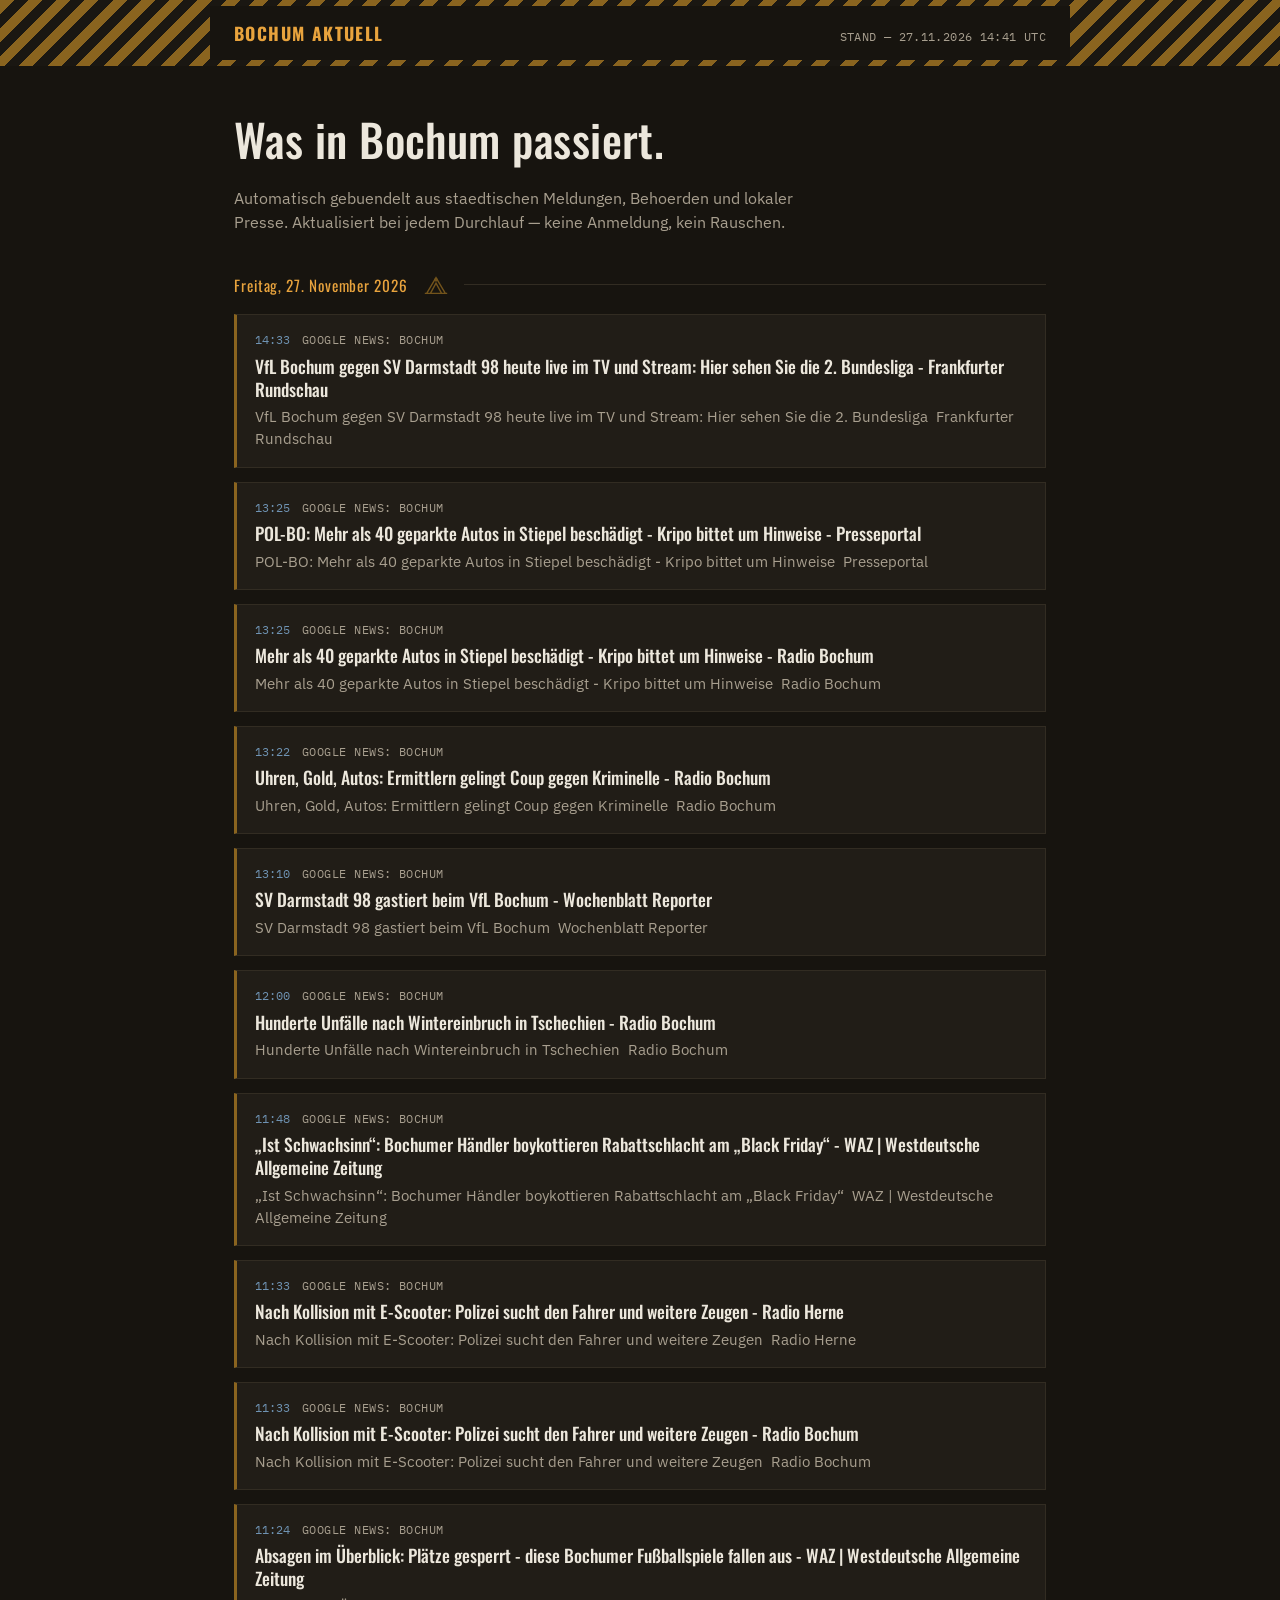
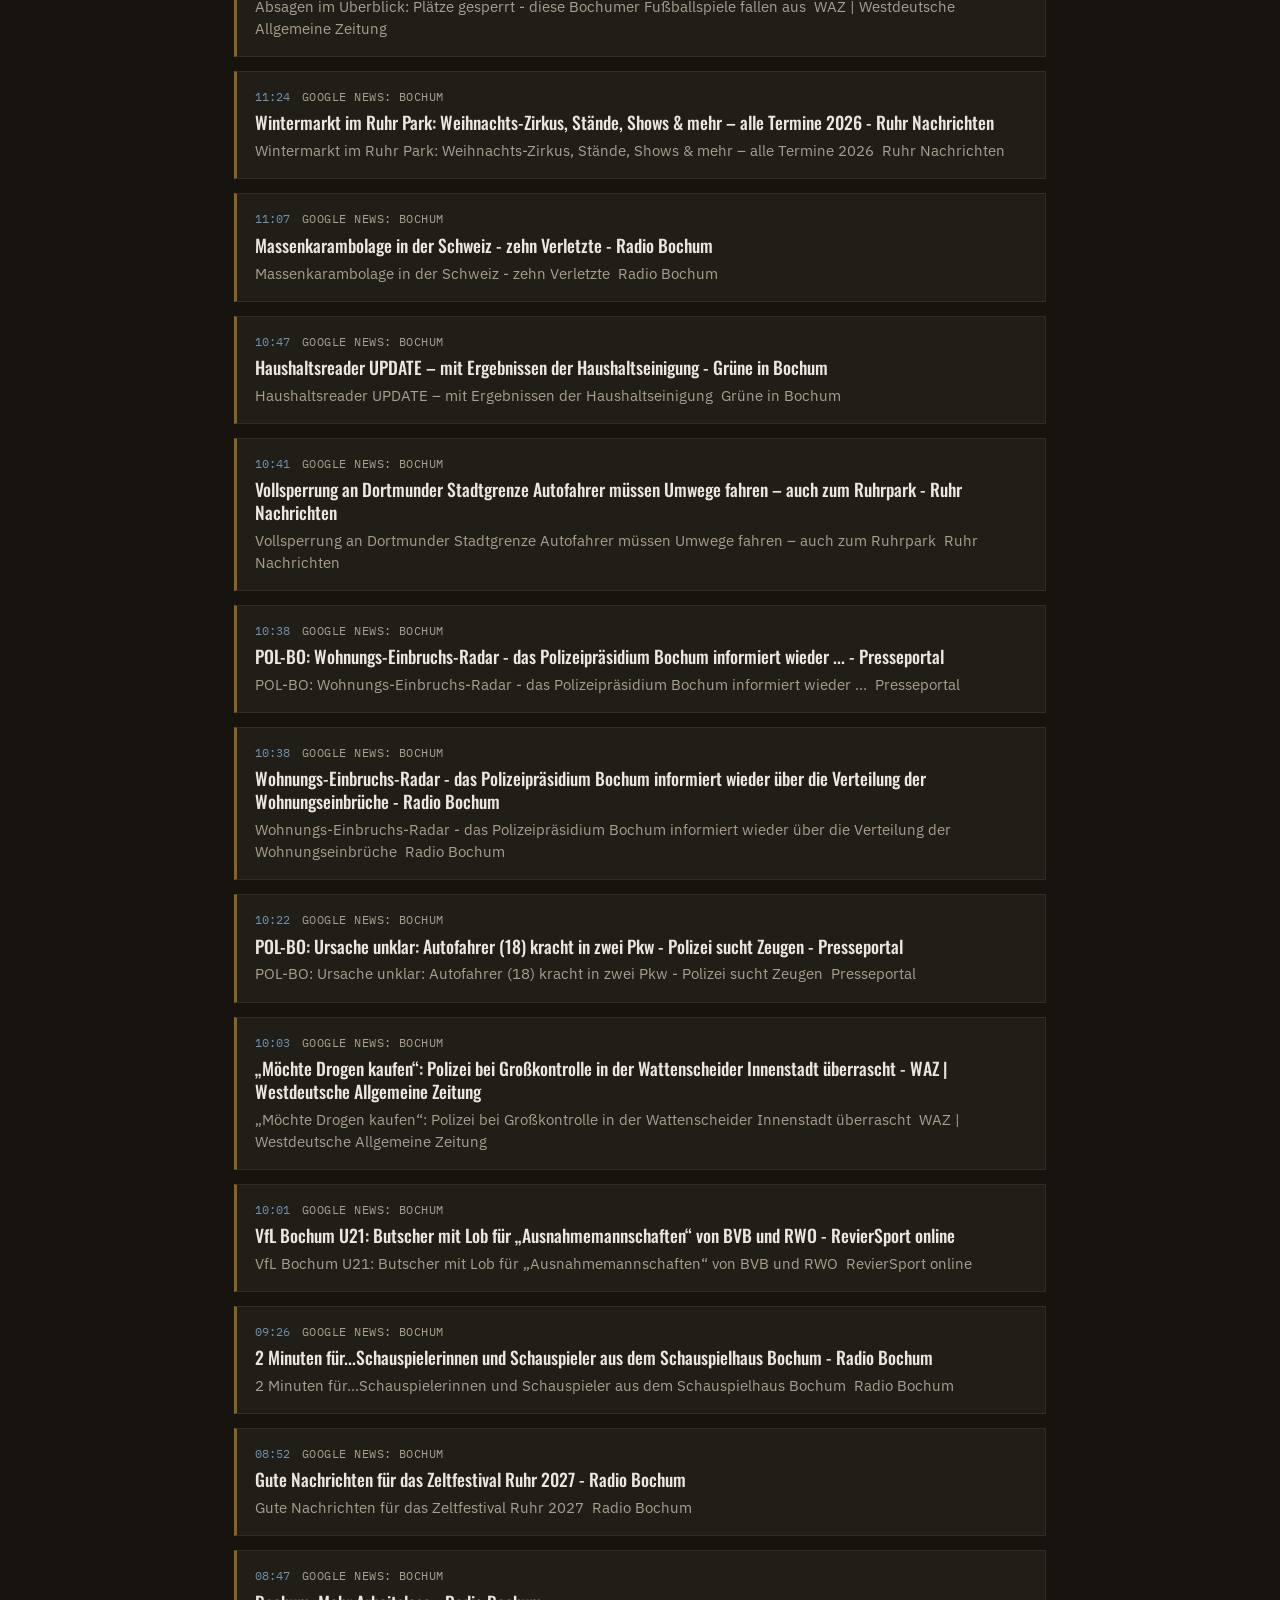
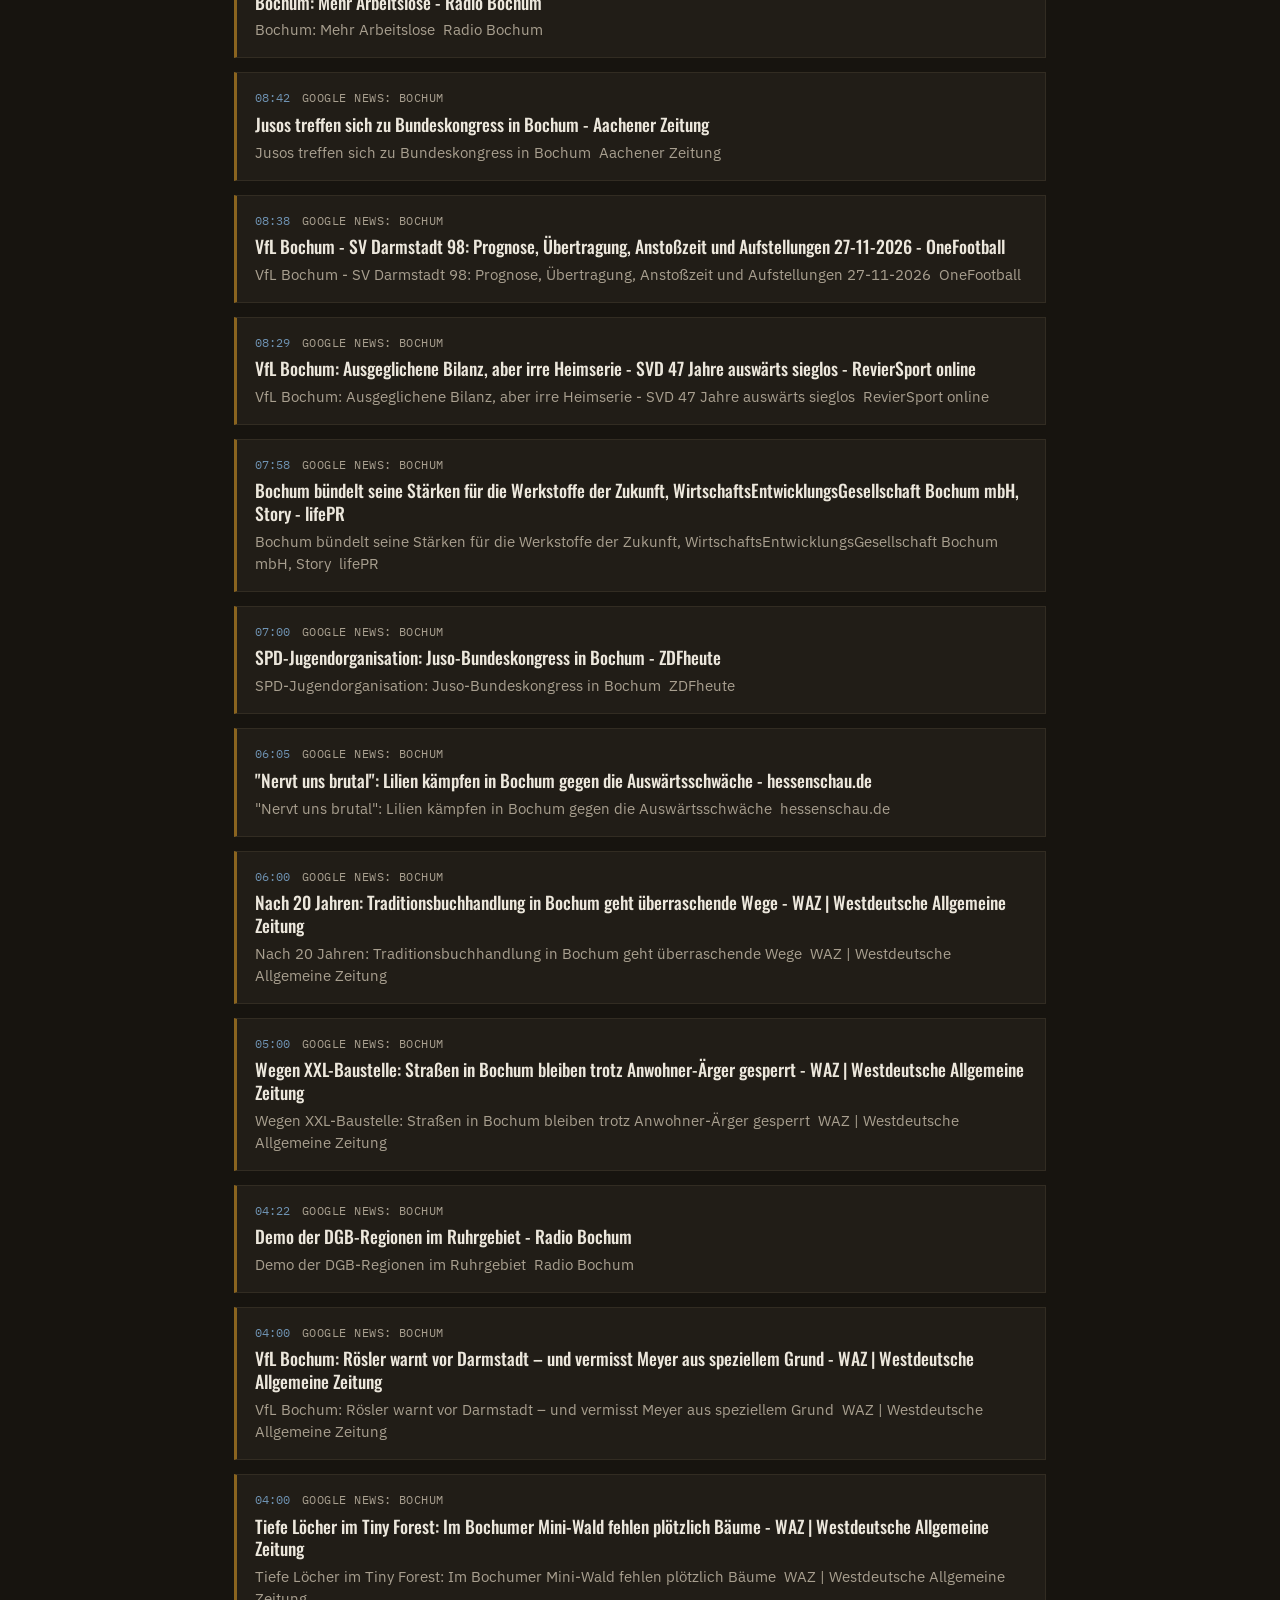
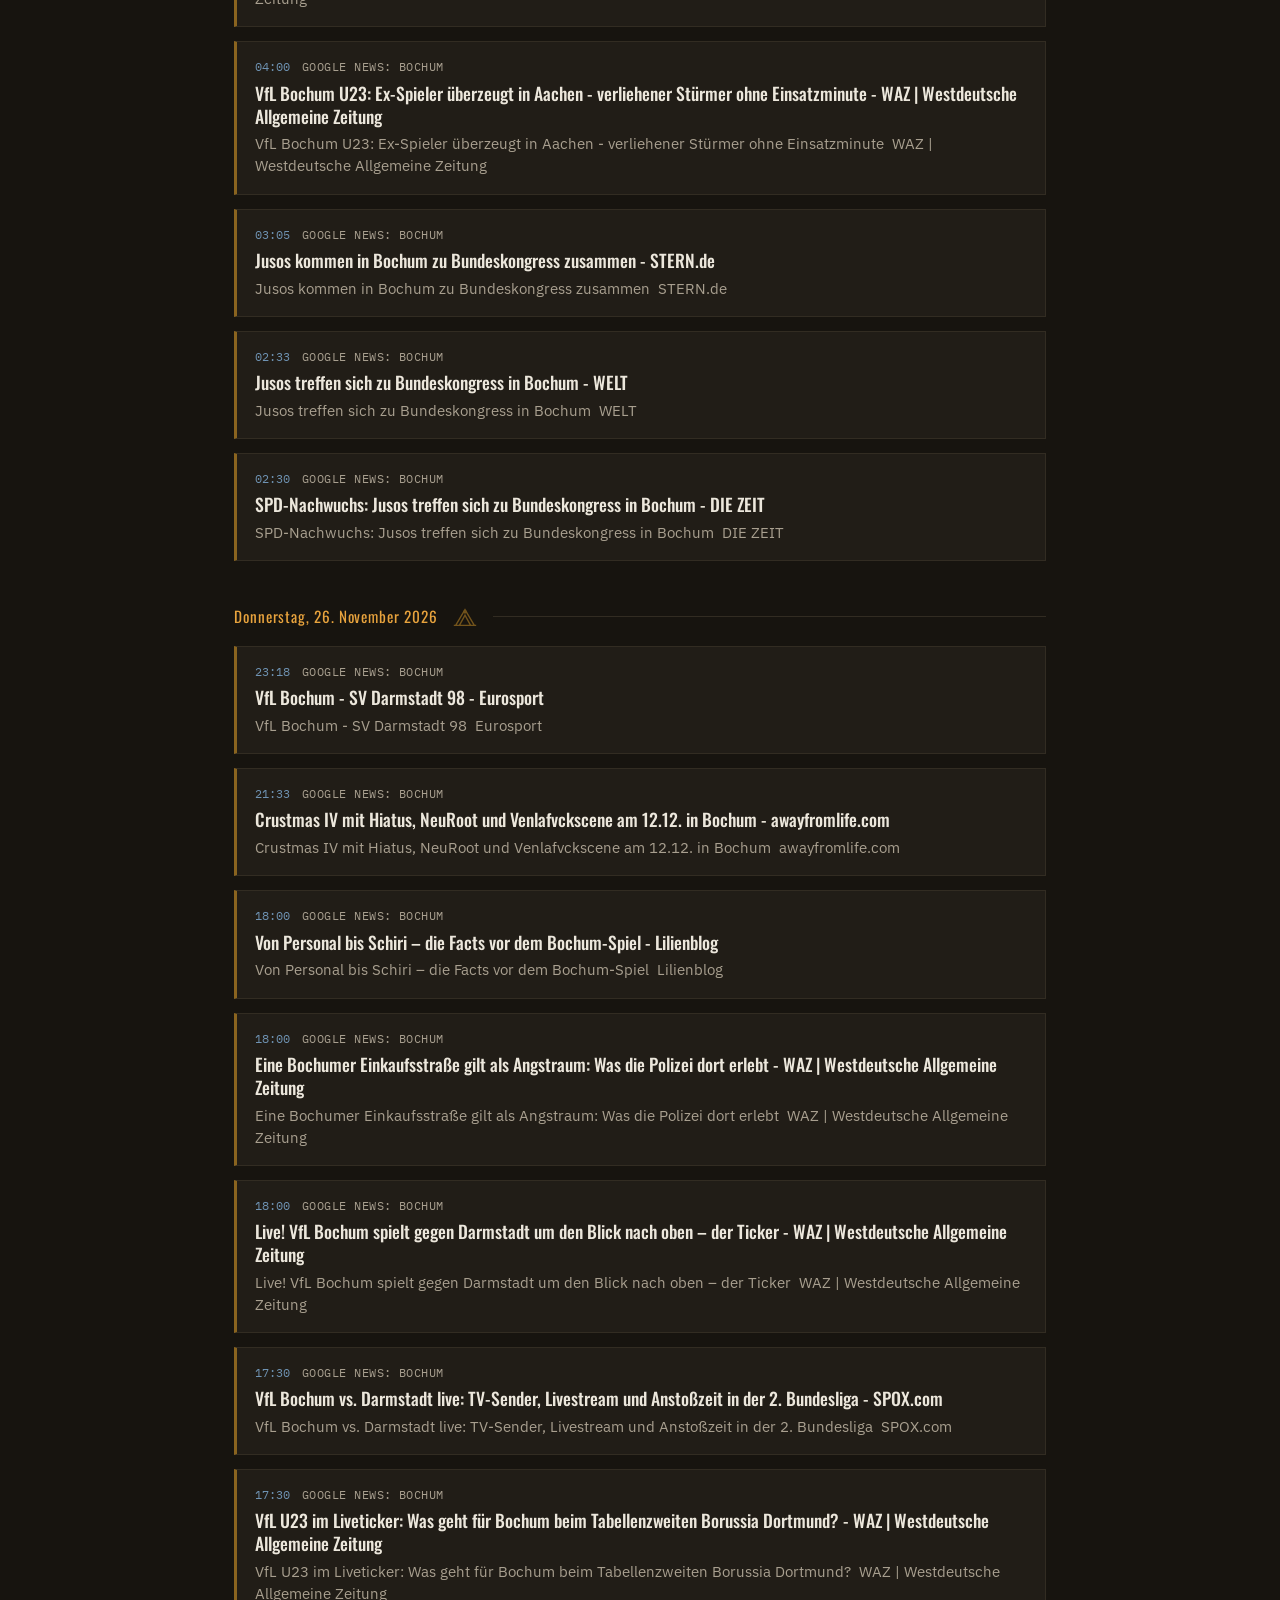
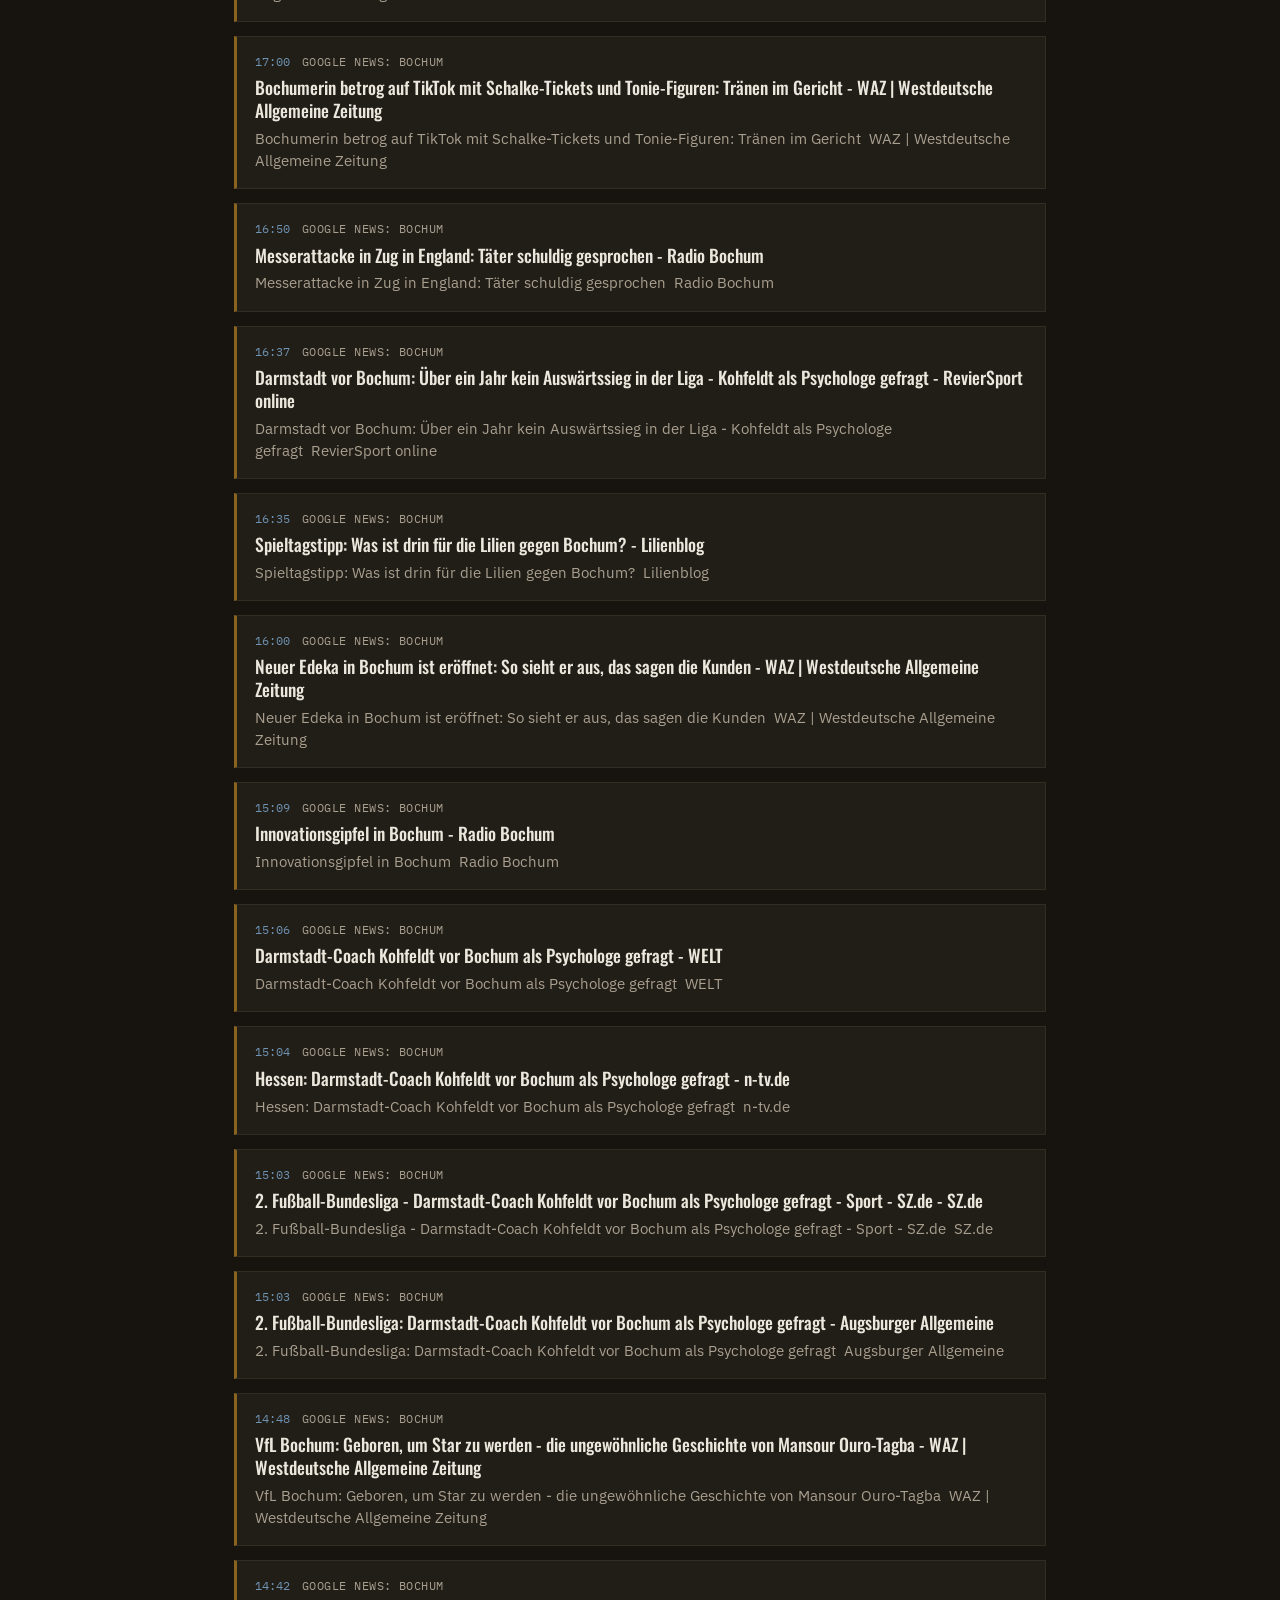
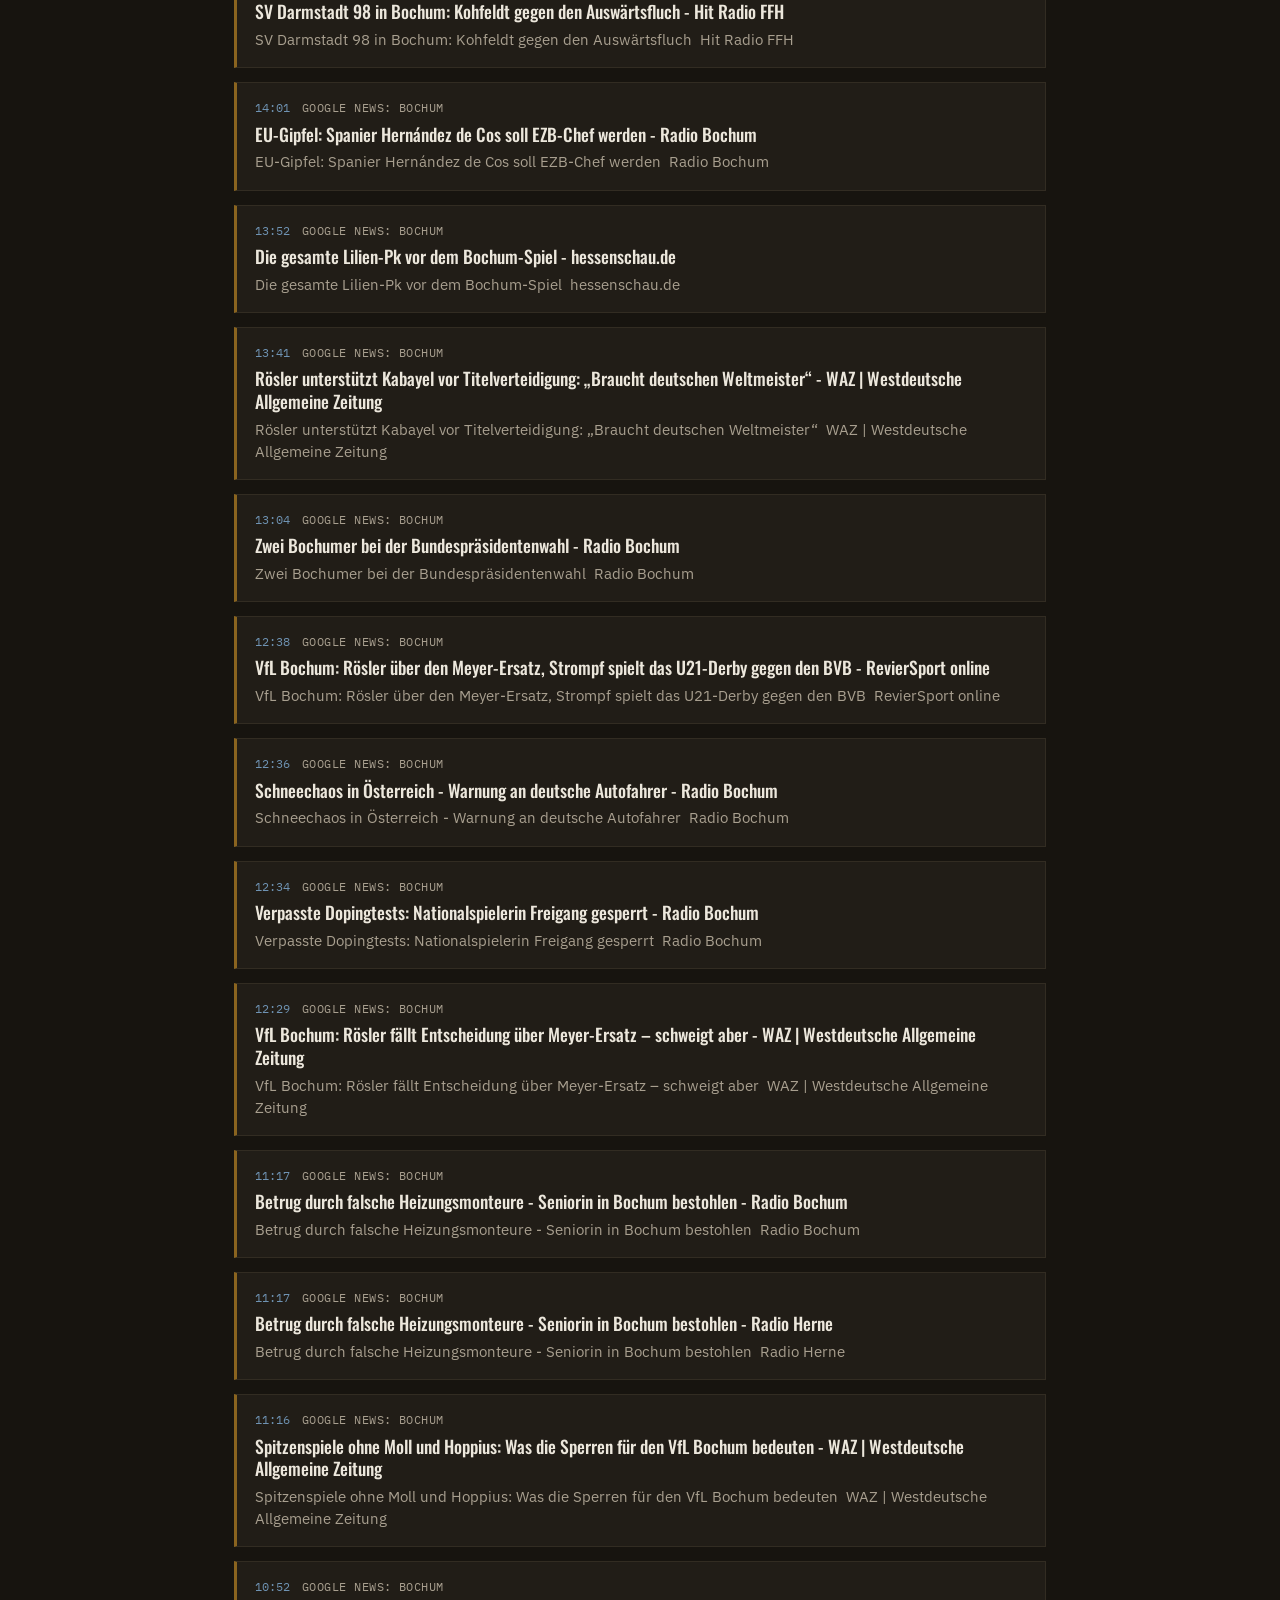
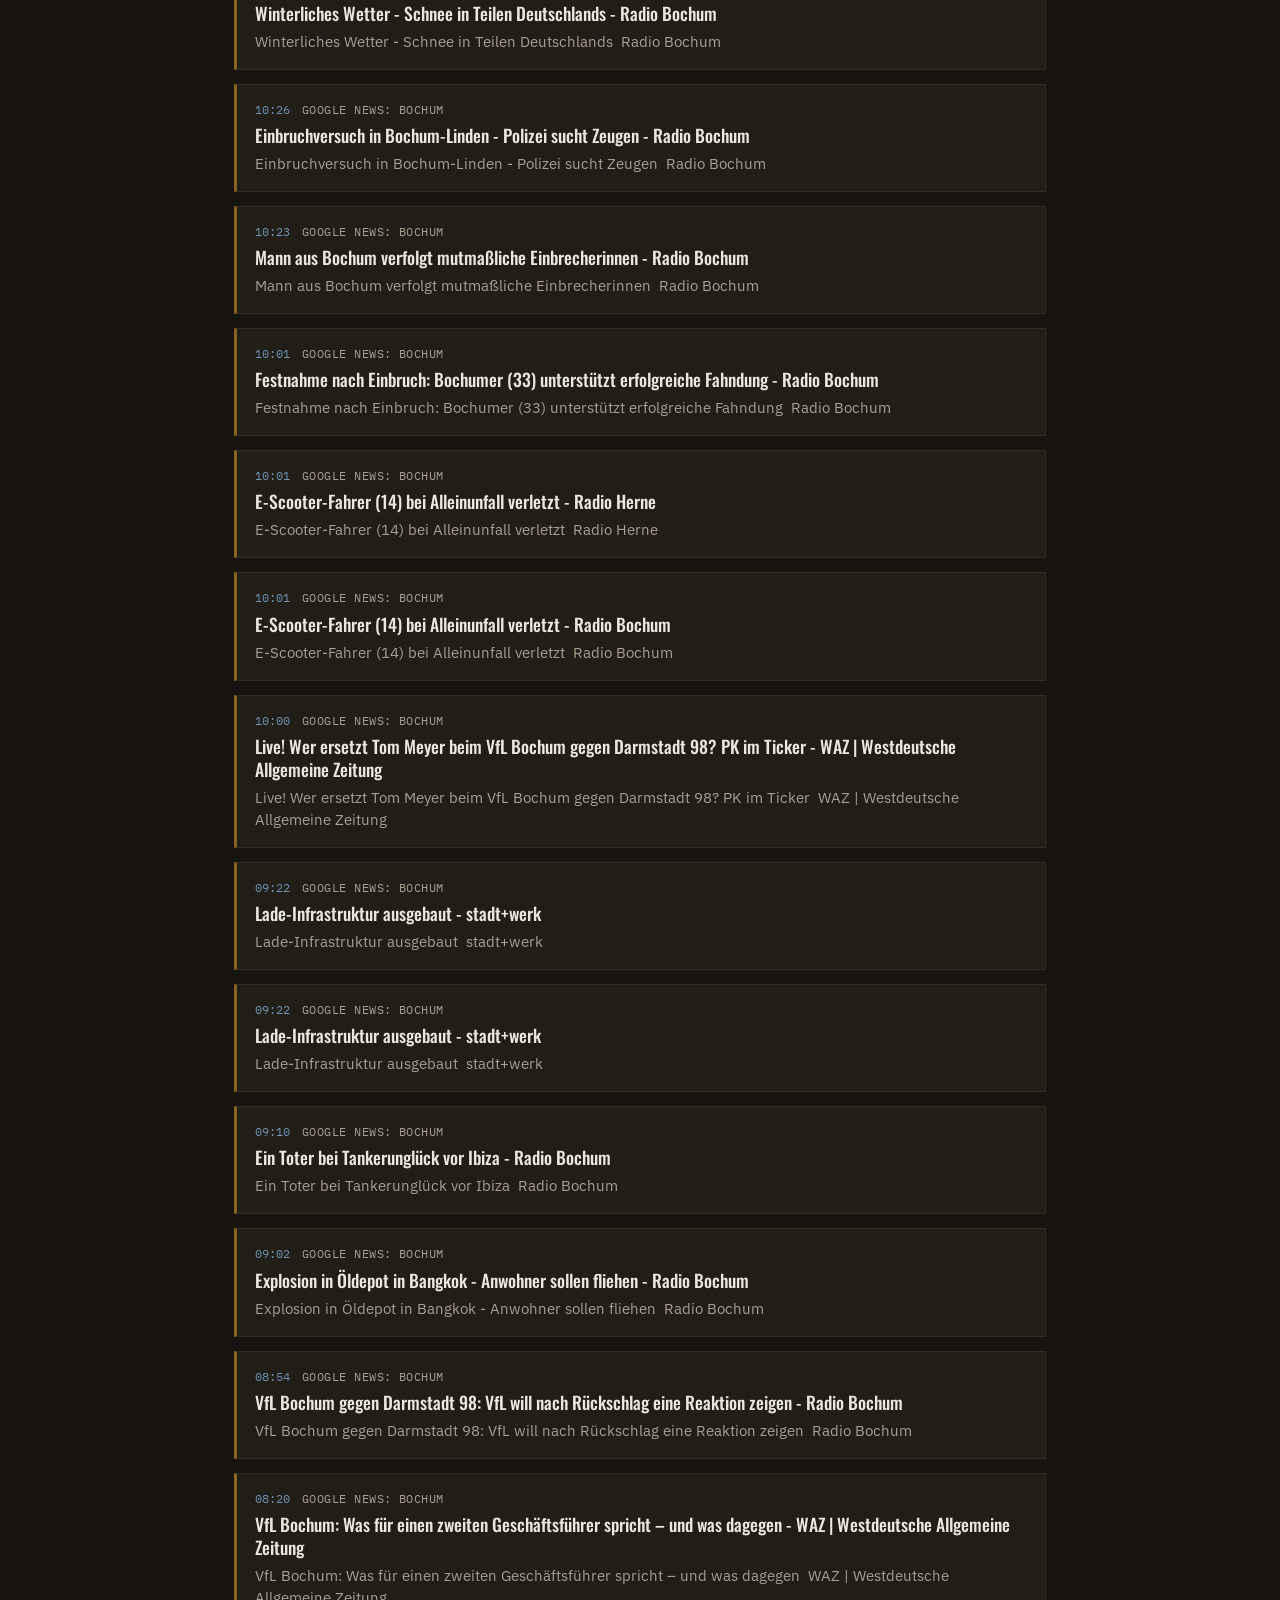
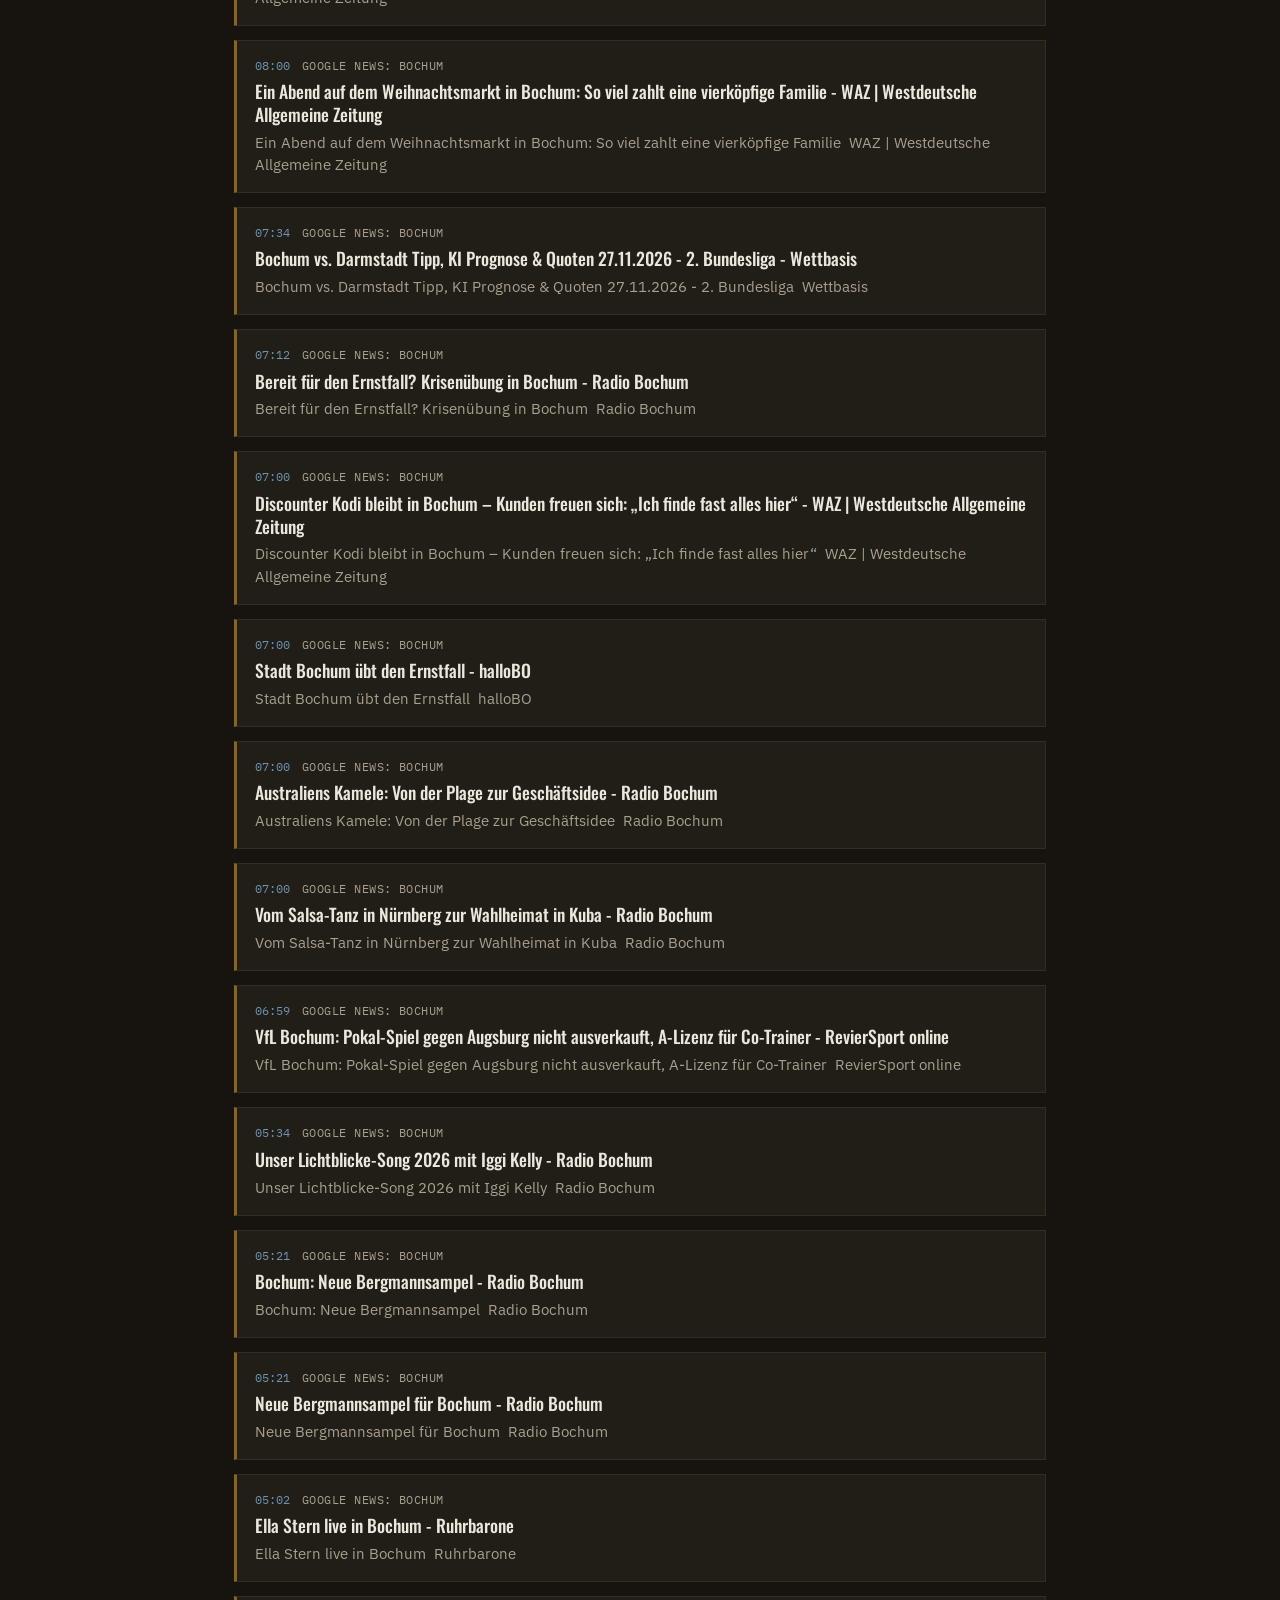
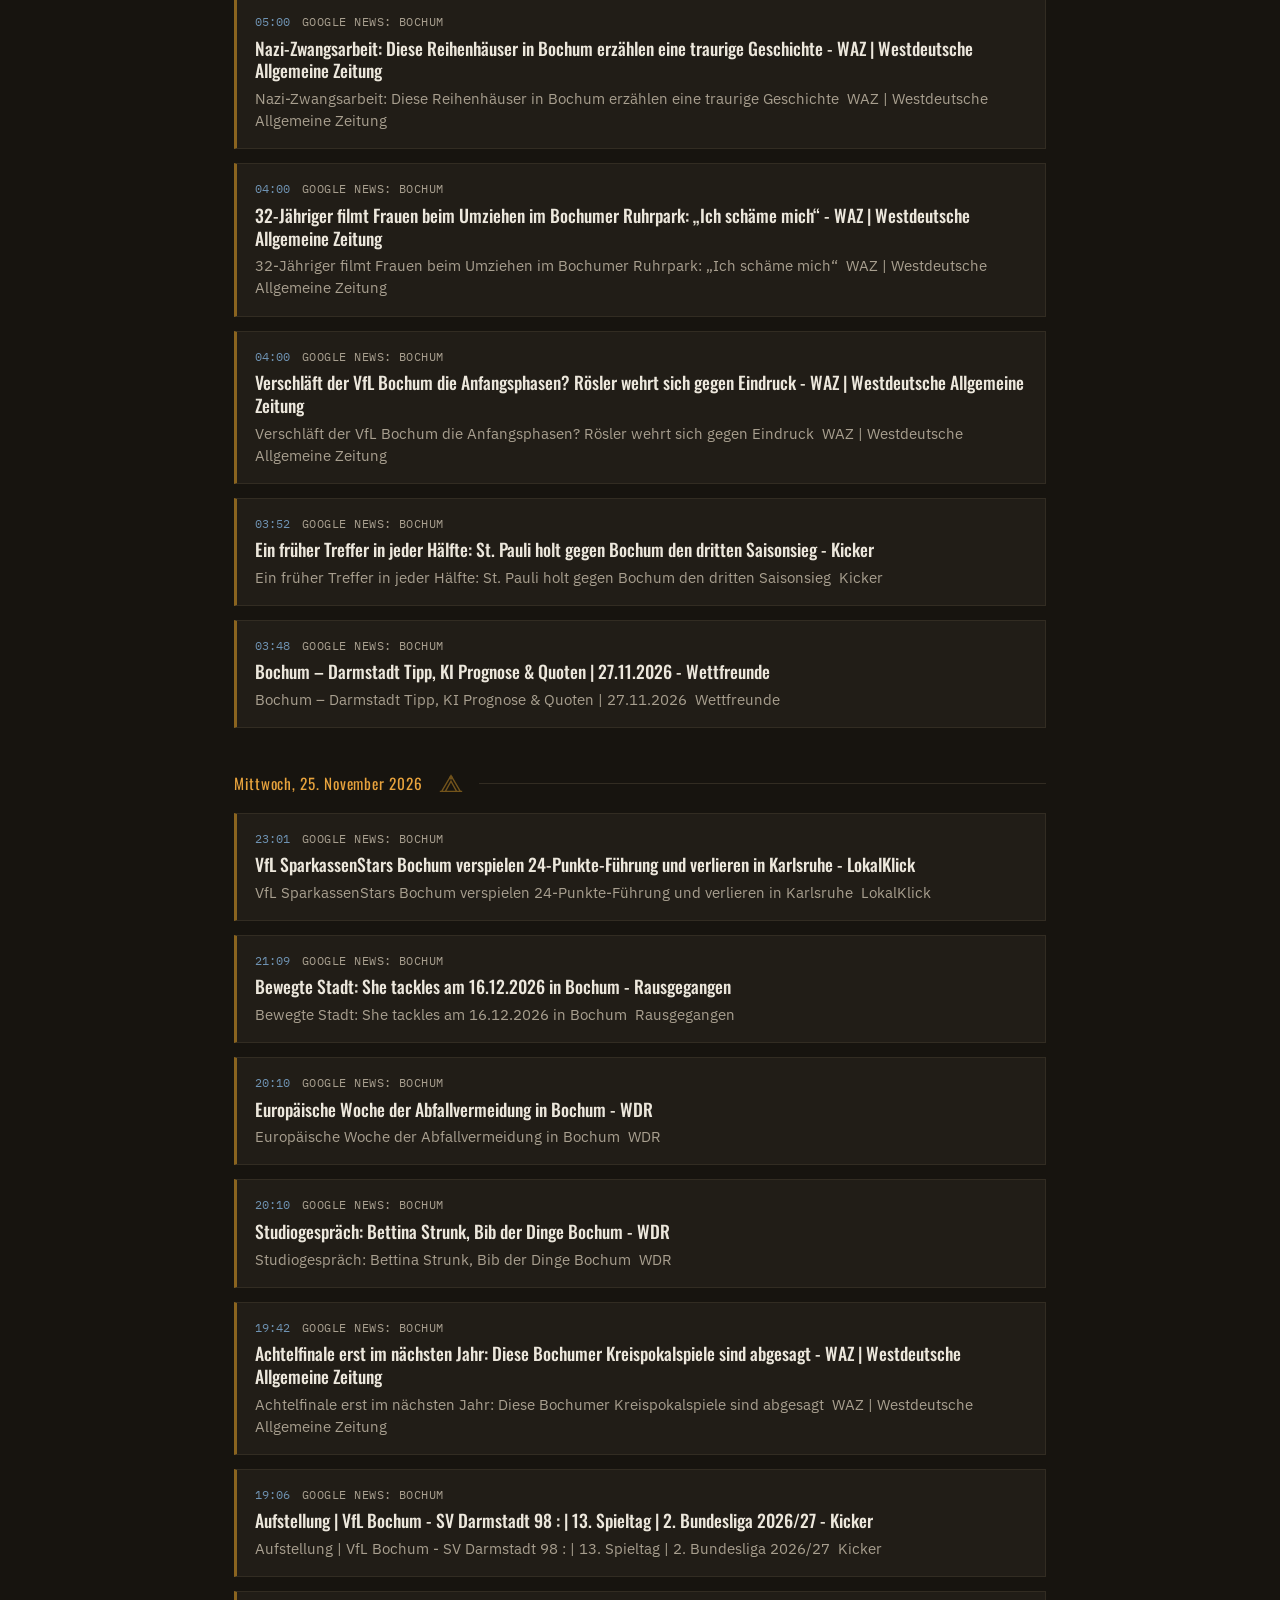
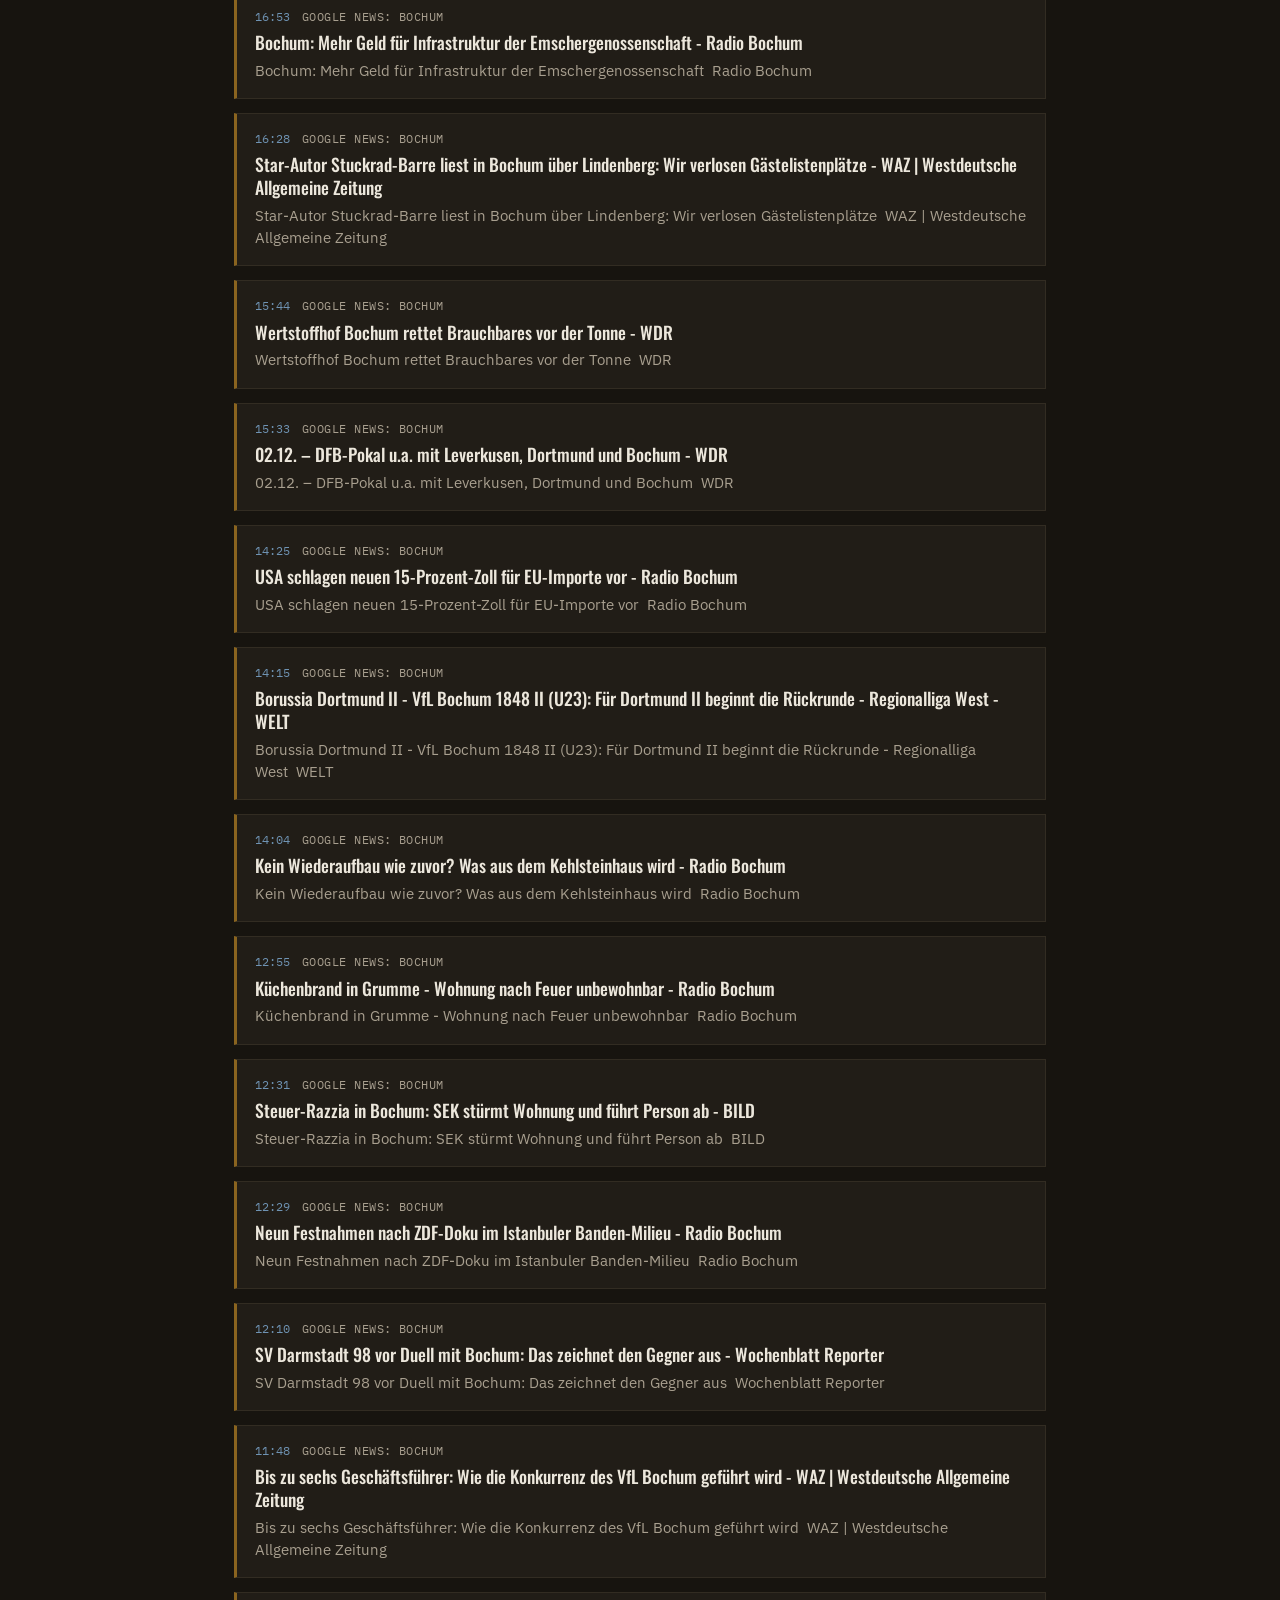
==== commit 009fd74b: "Haberleri guncelle: 2026-11-27 14:41 UTC" ====
--- a/docs/index.html
+++ b/docs/index.html
@@ -14,7 +14,7 @@
 <header class="shift-board">
   <div class="shift-board-inner">
     <span class="shift-label">BOCHUM AKTUELL</span>
-    <span class="shift-status">STAND&nbsp;&mdash;&nbsp;26.11.2026 23:28 UTC</span>
+    <span class="shift-status">STAND&nbsp;&mdash;&nbsp;27.11.2026 14:41 UTC</span>
   </div>
 </header>
 
@@ -25,6 +25,352 @@
   </div>
 
   
+<section class="day-group">
+  <div class="day-divider">
+    <span class="day-label">Freitag, 27. November 2026</span>
+    <svg class="headframe" viewBox="0 0 60 40" aria-hidden="true">
+      <path d="M10 38 L30 4 L50 38 M18 38 L30 16 L42 38 M6 38 H54" />
+      <circle cx="30" cy="9" r="2.4" />
+    </svg>
+  </div>
+  <div class="card-grid">
+    
+<article class="card">
+  <div class="card-meta">
+    <span class="card-time">14:33</span>
+    <span class="card-source">Google News: Bochum</span>
+  </div>
+  <h3 class="card-title"><a href="https://news.google.com/rss/articles/[base64]?oc=5" target="_blank" rel="noopener">VfL Bochum gegen SV Darmstadt 98 heute live im TV und Stream: Hier sehen Sie die 2. Bundesliga - Frankfurter Rundschau</a></h3>
+  <p class="card-summary">VfL Bochum gegen SV Darmstadt 98 heute live im TV und Stream: Hier sehen Sie die 2. Bundesliga&nbsp;&nbsp;Frankfurter Rundschau</p>
+</article>
+
+<article class="card">
+  <div class="card-meta">
+    <span class="card-time">13:25</span>
+    <span class="card-source">Google News: Bochum</span>
+  </div>
+  <h3 class="card-title"><a href="https://news.google.com/rss/articles/CBMiZEFVX3lxTE9PakVvWHp6V1NwaUhxa1N4VnRGT1I4YzFtUjQwd05SdnlqUTZrM0h0TFJldHRkMmZUckZEMEJjWlQ3N0VxWWJjcHJ5RHpBVk5qb21vcng4WVJEOTJzc2g4YnJJTEU?oc=5" target="_blank" rel="noopener">POL-BO: Mehr als 40 geparkte Autos in Stiepel beschädigt - Kripo bittet um Hinweise - Presseportal</a></h3>
+  <p class="card-summary">POL-BO: Mehr als 40 geparkte Autos in Stiepel beschädigt - Kripo bittet um Hinweise&nbsp;&nbsp;Presseportal</p>
+</article>
+
+<article class="card">
+  <div class="card-meta">
+    <span class="card-time">13:25</span>
+    <span class="card-source">Google News: Bochum</span>
+  </div>
+  <h3 class="card-title"><a href="https://news.google.com/rss/articles/[base64]?oc=5" target="_blank" rel="noopener">Mehr als 40 geparkte Autos in Stiepel beschädigt - Kripo bittet um Hinweise - Radio Bochum</a></h3>
+  <p class="card-summary">Mehr als 40 geparkte Autos in Stiepel beschädigt - Kripo bittet um Hinweise&nbsp;&nbsp;Radio Bochum</p>
+</article>
+
+<article class="card">
+  <div class="card-meta">
+    <span class="card-time">13:22</span>
+    <span class="card-source">Google News: Bochum</span>
+  </div>
+  <h3 class="card-title"><a href="https://news.google.com/rss/articles/[base64]?oc=5" target="_blank" rel="noopener">Uhren, Gold, Autos: Ermittlern gelingt Coup gegen Kriminelle - Radio Bochum</a></h3>
+  <p class="card-summary">Uhren, Gold, Autos: Ermittlern gelingt Coup gegen Kriminelle&nbsp;&nbsp;Radio Bochum</p>
+</article>
+
+<article class="card">
+  <div class="card-meta">
+    <span class="card-time">13:10</span>
+    <span class="card-source">Google News: Bochum</span>
+  </div>
+  <h3 class="card-title"><a href="https://news.google.com/rss/articles/[base64]?oc=5" target="_blank" rel="noopener">SV Darmstadt 98 gastiert beim VfL Bochum - Wochenblatt Reporter</a></h3>
+  <p class="card-summary">SV Darmstadt 98 gastiert beim VfL Bochum&nbsp;&nbsp;Wochenblatt Reporter</p>
+</article>
+
+<article class="card">
+  <div class="card-meta">
+    <span class="card-time">12:00</span>
+    <span class="card-source">Google News: Bochum</span>
+  </div>
+  <h3 class="card-title"><a href="https://news.google.com/rss/articles/[base64]?oc=5" target="_blank" rel="noopener">Hunderte Unfälle nach Wintereinbruch in Tschechien - Radio Bochum</a></h3>
+  <p class="card-summary">Hunderte Unfälle nach Wintereinbruch in Tschechien&nbsp;&nbsp;Radio Bochum</p>
+</article>
+
+<article class="card">
+  <div class="card-meta">
+    <span class="card-time">11:48</span>
+    <span class="card-source">Google News: Bochum</span>
+  </div>
+  <h3 class="card-title"><a href="https://news.google.com/rss/articles/[base64]?oc=5" target="_blank" rel="noopener">„Ist Schwachsinn“: Bochumer Händler boykottieren Rabattschlacht am „Black Friday“ - WAZ | Westdeutsche Allgemeine Zeitung</a></h3>
+  <p class="card-summary">„Ist Schwachsinn“: Bochumer Händler boykottieren Rabattschlacht am „Black Friday“&nbsp;&nbsp;WAZ | Westdeutsche Allgemeine Zeitung</p>
+</article>
+
+<article class="card">
+  <div class="card-meta">
+    <span class="card-time">11:33</span>
+    <span class="card-source">Google News: Bochum</span>
+  </div>
+  <h3 class="card-title"><a href="https://news.google.com/rss/articles/[base64]?oc=5" target="_blank" rel="noopener">Nach Kollision mit E-Scooter: Polizei sucht den Fahrer und weitere Zeugen - Radio Herne</a></h3>
+  <p class="card-summary">Nach Kollision mit E-Scooter: Polizei sucht den Fahrer und weitere Zeugen&nbsp;&nbsp;Radio Herne</p>
+</article>
+
+<article class="card">
+  <div class="card-meta">
+    <span class="card-time">11:33</span>
+    <span class="card-source">Google News: Bochum</span>
+  </div>
+  <h3 class="card-title"><a href="https://news.google.com/rss/articles/[base64]?oc=5" target="_blank" rel="noopener">Nach Kollision mit E-Scooter: Polizei sucht den Fahrer und weitere Zeugen - Radio Bochum</a></h3>
+  <p class="card-summary">Nach Kollision mit E-Scooter: Polizei sucht den Fahrer und weitere Zeugen&nbsp;&nbsp;Radio Bochum</p>
+</article>
+
+<article class="card">
+  <div class="card-meta">
+    <span class="card-time">11:24</span>
+    <span class="card-source">Google News: Bochum</span>
+  </div>
+  <h3 class="card-title"><a href="https://news.google.com/rss/articles/[base64]?oc=5" target="_blank" rel="noopener">Absagen im Überblick: Plätze gesperrt - diese Bochumer Fußballspiele fallen aus - WAZ | Westdeutsche Allgemeine Zeitung</a></h3>
+  <p class="card-summary">Absagen im Überblick: Plätze gesperrt - diese Bochumer Fußballspiele fallen aus&nbsp;&nbsp;WAZ | Westdeutsche Allgemeine Zeitung</p>
+</article>
+
+<article class="card">
+  <div class="card-meta">
+    <span class="card-time">11:24</span>
+    <span class="card-source">Google News: Bochum</span>
+  </div>
+  <h3 class="card-title"><a href="https://news.google.com/rss/articles/[base64]?oc=5" target="_blank" rel="noopener">Wintermarkt im Ruhr Park: Weihnachts-Zirkus, Stände, Shows & mehr – alle Termine 2026 - Ruhr Nachrichten</a></h3>
+  <p class="card-summary">Wintermarkt im Ruhr Park: Weihnachts-Zirkus, Stände, Shows & mehr – alle Termine 2026&nbsp;&nbsp;Ruhr Nachrichten</p>
+</article>
+
+<article class="card">
+  <div class="card-meta">
+    <span class="card-time">11:07</span>
+    <span class="card-source">Google News: Bochum</span>
+  </div>
+  <h3 class="card-title"><a href="https://news.google.com/rss/articles/CBMijwFBVV95cUxQZldUd0RYUkJtcVczY1NtdVJMNTlQYW0yLWtyNE1nbTFpZVZZSzl4SUhIbDdSQmhsclJiaElmTnBJQUxJdlh5ZDJTT29HYmFraTJrSlZSdHdMOXRMQW96UzhBSzZiRjMycjEtQjJRczdOajM0MWhJdHhPeFBOWlozeEQ1Q1Rza3RUaGltcDJuNA?oc=5" target="_blank" rel="noopener">Massenkarambolage in der Schweiz - zehn Verletzte - Radio Bochum</a></h3>
+  <p class="card-summary">Massenkarambolage in der Schweiz - zehn Verletzte&nbsp;&nbsp;Radio Bochum</p>
+</article>
+
+<article class="card">
+  <div class="card-meta">
+    <span class="card-time">10:47</span>
+    <span class="card-source">Google News: Bochum</span>
+  </div>
+  <h3 class="card-title"><a href="https://news.google.com/rss/articles/[base64]?oc=5" target="_blank" rel="noopener">Haushaltsreader UPDATE – mit Ergebnissen der Haushaltseinigung - Grüne in Bochum</a></h3>
+  <p class="card-summary">Haushaltsreader UPDATE – mit Ergebnissen der Haushaltseinigung&nbsp;&nbsp;Grüne in Bochum</p>
+</article>
+
+<article class="card">
+  <div class="card-meta">
+    <span class="card-time">10:41</span>
+    <span class="card-source">Google News: Bochum</span>
+  </div>
+  <h3 class="card-title"><a href="https://news.google.com/rss/articles/[base64]?oc=5" target="_blank" rel="noopener">Vollsperrung an Dortmunder Stadtgrenze Autofahrer müssen Umwege fahren – auch zum Ruhrpark - Ruhr Nachrichten</a></h3>
+  <p class="card-summary">Vollsperrung an Dortmunder Stadtgrenze Autofahrer müssen Umwege fahren – auch zum Ruhrpark&nbsp;&nbsp;Ruhr Nachrichten</p>
+</article>
+
+<article class="card">
+  <div class="card-meta">
+    <span class="card-time">10:38</span>
+    <span class="card-source">Google News: Bochum</span>
+  </div>
+  <h3 class="card-title"><a href="https://news.google.com/rss/articles/CBMiZEFVX3lxTE5hZFVWWUcxcURpeVdkOXdDcVRuQWRubmp5T1c4SEJlYmlxZG1mVmJYMDBOd3V1Wk1FRGpmWmRiU2J3NE40Z01MRzlGSTVyQVFkd2hSWnM5enVwaERrYzV2OVF4OE4?oc=5" target="_blank" rel="noopener">POL-BO: Wohnungs-Einbruchs-Radar - das Polizeipräsidium Bochum informiert wieder ... - Presseportal</a></h3>
+  <p class="card-summary">POL-BO: Wohnungs-Einbruchs-Radar - das Polizeipräsidium Bochum informiert wieder ...&nbsp;&nbsp;Presseportal</p>
+</article>
+
+<article class="card">
+  <div class="card-meta">
+    <span class="card-time">10:38</span>
+    <span class="card-source">Google News: Bochum</span>
+  </div>
+  <h3 class="card-title"><a href="https://news.google.com/rss/articles/[base64]?oc=5" target="_blank" rel="noopener">Wohnungs-Einbruchs-Radar - das Polizeipräsidium Bochum informiert wieder über die Verteilung der Wohnungseinbrüche - Radio Bochum</a></h3>
+  <p class="card-summary">Wohnungs-Einbruchs-Radar - das Polizeipräsidium Bochum informiert wieder über die Verteilung der Wohnungseinbrüche&nbsp;&nbsp;Radio Bochum</p>
+</article>
+
+<article class="card">
+  <div class="card-meta">
+    <span class="card-time">10:22</span>
+    <span class="card-source">Google News: Bochum</span>
+  </div>
+  <h3 class="card-title"><a href="https://news.google.com/rss/articles/CBMiZEFVX3lxTE9jS3o1VVVDaE0tdFlDLW1Jd29wVm5nRHlCSERkaTN6QW9NeTZvVnQyRzZCaGRvWmllYjMwa2NzNk5vQ2gtN1JPdXlocVVtUkx1TkhBdkdRNGJvQXBQdXRlZWJDbjA?oc=5" target="_blank" rel="noopener">POL-BO: Ursache unklar: Autofahrer (18) kracht in zwei Pkw - Polizei sucht Zeugen - Presseportal</a></h3>
+  <p class="card-summary">POL-BO: Ursache unklar: Autofahrer (18) kracht in zwei Pkw - Polizei sucht Zeugen&nbsp;&nbsp;Presseportal</p>
+</article>
+
+<article class="card">
+  <div class="card-meta">
+    <span class="card-time">10:03</span>
+    <span class="card-source">Google News: Bochum</span>
+  </div>
+  <h3 class="card-title"><a href="https://news.google.com/rss/articles/[base64]?oc=5" target="_blank" rel="noopener">„Möchte Drogen kaufen“: Polizei bei Großkontrolle in der Wattenscheider Innenstadt überrascht - WAZ | Westdeutsche Allgemeine Zeitung</a></h3>
+  <p class="card-summary">„Möchte Drogen kaufen“: Polizei bei Großkontrolle in der Wattenscheider Innenstadt überrascht&nbsp;&nbsp;WAZ | Westdeutsche Allgemeine Zeitung</p>
+</article>
+
+<article class="card">
+  <div class="card-meta">
+    <span class="card-time">10:01</span>
+    <span class="card-source">Google News: Bochum</span>
+  </div>
+  <h3 class="card-title"><a href="https://news.google.com/rss/articles/[base64]?oc=5" target="_blank" rel="noopener">VfL Bochum U21: Butscher mit Lob für „Ausnahmemannschaften“ von BVB und RWO - RevierSport online</a></h3>
+  <p class="card-summary">VfL Bochum U21: Butscher mit Lob für „Ausnahmemannschaften“ von BVB und RWO&nbsp;&nbsp;RevierSport online</p>
+</article>
+
+<article class="card">
+  <div class="card-meta">
+    <span class="card-time">09:26</span>
+    <span class="card-source">Google News: Bochum</span>
+  </div>
+  <h3 class="card-title"><a href="https://news.google.com/rss/articles/[base64]?oc=5" target="_blank" rel="noopener">2 Minuten für...Schauspielerinnen und Schauspieler aus dem Schauspielhaus Bochum - Radio Bochum</a></h3>
+  <p class="card-summary">2 Minuten für...Schauspielerinnen und Schauspieler aus dem Schauspielhaus Bochum&nbsp;&nbsp;Radio Bochum</p>
+</article>
+
+<article class="card">
+  <div class="card-meta">
+    <span class="card-time">08:52</span>
+    <span class="card-source">Google News: Bochum</span>
+  </div>
+  <h3 class="card-title"><a href="https://news.google.com/rss/articles/[base64]?oc=5" target="_blank" rel="noopener">Gute Nachrichten für das Zeltfestival Ruhr 2027 - Radio Bochum</a></h3>
+  <p class="card-summary">Gute Nachrichten für das Zeltfestival Ruhr 2027&nbsp;&nbsp;Radio Bochum</p>
+</article>
+
+<article class="card">
+  <div class="card-meta">
+    <span class="card-time">08:47</span>
+    <span class="card-source">Google News: Bochum</span>
+  </div>
+  <h3 class="card-title"><a href="https://news.google.com/rss/articles/CBMidEFVX3lxTFB4WEdteFNFV3pHVnFpQ05ibkNjTERDZmIxeDVDSlQyQk0xRlBRN2FOR1BoQnNxZUpGYW0wUF9VMHBBaTgwS2M3THR0c2xmVmdUUHZOOGE2OGg5MEo2TlpMeGtXd1dDOHJpTTZpbjF2U3JZeE9B?oc=5" target="_blank" rel="noopener">Bochum: Mehr Arbeitslose - Radio Bochum</a></h3>
+  <p class="card-summary">Bochum: Mehr Arbeitslose&nbsp;&nbsp;Radio Bochum</p>
+</article>
+
+<article class="card">
+  <div class="card-meta">
+    <span class="card-time">08:42</span>
+    <span class="card-source">Google News: Bochum</span>
+  </div>
+  <h3 class="card-title"><a href="https://news.google.com/rss/articles/[base64]?oc=5" target="_blank" rel="noopener">Jusos treffen sich zu Bundeskongress in Bochum - Aachener Zeitung</a></h3>
+  <p class="card-summary">Jusos treffen sich zu Bundeskongress in Bochum&nbsp;&nbsp;Aachener Zeitung</p>
+</article>
+
+<article class="card">
+  <div class="card-meta">
+    <span class="card-time">08:38</span>
+    <span class="card-source">Google News: Bochum</span>
+  </div>
+  <h3 class="card-title"><a href="https://news.google.com/rss/articles/CBMihwFBVV95cUxQdjdrLWdrbUlWZEpzQk1JRU1wZ2E4eVdTSmJWazNhQTRxU01UaG5fZFVkLUJfWmVKN29ZUW56emZZOS05S1AxbXJWUTVOODV6eC1CVF95UHJWa1RDWC1YZ0YwWnMydHU3RHlFdzkxNzMwTHhfSnBUb0xnbUJZblN0THpfbTF5WnM?oc=5" target="_blank" rel="noopener">VfL Bochum - SV Darmstadt 98: Prognose, Übertragung, Anstoßzeit und Aufstellungen 27-11-2026 - OneFootball</a></h3>
+  <p class="card-summary">VfL Bochum - SV Darmstadt 98: Prognose, Übertragung, Anstoßzeit und Aufstellungen 27-11-2026&nbsp;&nbsp;OneFootball</p>
+</article>
+
+<article class="card">
+  <div class="card-meta">
+    <span class="card-time">08:29</span>
+    <span class="card-source">Google News: Bochum</span>
+  </div>
+  <h3 class="card-title"><a href="https://news.google.com/rss/articles/[base64]?oc=5" target="_blank" rel="noopener">VfL Bochum: Ausgeglichene Bilanz, aber irre Heimserie - SVD 47 Jahre auswärts sieglos - RevierSport online</a></h3>
+  <p class="card-summary">VfL Bochum: Ausgeglichene Bilanz, aber irre Heimserie - SVD 47 Jahre auswärts sieglos&nbsp;&nbsp;RevierSport online</p>
+</article>
+
+<article class="card">
+  <div class="card-meta">
+    <span class="card-time">07:58</span>
+    <span class="card-source">Google News: Bochum</span>
+  </div>
+  <h3 class="card-title"><a href="https://news.google.com/rss/articles/[base64]?oc=5" target="_blank" rel="noopener">Bochum bündelt seine Stärken für die Werkstoffe der Zukunft, WirtschaftsEntwicklungsGesellschaft Bochum mbH, Story - lifePR</a></h3>
+  <p class="card-summary">Bochum bündelt seine Stärken für die Werkstoffe der Zukunft, WirtschaftsEntwicklungsGesellschaft Bochum mbH, Story&nbsp;&nbsp;lifePR</p>
+</article>
+
+<article class="card">
+  <div class="card-meta">
+    <span class="card-time">07:00</span>
+    <span class="card-source">Google News: Bochum</span>
+  </div>
+  <h3 class="card-title"><a href="https://news.google.com/rss/articles/CBMikAFBVV95cUxOaWpwaWRmZ1Fla3Z4YmpkM2tYRzc5Y1daRldNVFozZDhycmJZbUJPSnVTMDhUNE5jZEpRRVVJbkZoNWZXX1VLbHZvaEVrdnRBM1lsQW4xV3BMaTJUMVhMaUVnN21mdWRWSlc4SzRDcUxWTDRTVXE1SjQyLUhyQzdmU1RjMENZWDlPMHFfcl94c0Y?oc=5" target="_blank" rel="noopener">SPD-Jugendorganisation: Juso-Bundeskongress in Bochum - ZDFheute</a></h3>
+  <p class="card-summary">SPD-Jugendorganisation: Juso-Bundeskongress in Bochum&nbsp;&nbsp;ZDFheute</p>
+</article>
+
+<article class="card">
+  <div class="card-meta">
+    <span class="card-time">06:05</span>
+    <span class="card-source">Google News: Bochum</span>
+  </div>
+  <h3 class="card-title"><a href="https://news.google.com/rss/articles/[base64]?oc=5" target="_blank" rel="noopener">"Nervt uns brutal": Lilien kämpfen in Bochum gegen die Auswärtsschwäche - hessenschau.de</a></h3>
+  <p class="card-summary">"Nervt uns brutal": Lilien kämpfen in Bochum gegen die Auswärtsschwäche&nbsp;&nbsp;hessenschau.de</p>
+</article>
+
+<article class="card">
+  <div class="card-meta">
+    <span class="card-time">06:00</span>
+    <span class="card-source">Google News: Bochum</span>
+  </div>
+  <h3 class="card-title"><a href="https://news.google.com/rss/articles/[base64]?oc=5" target="_blank" rel="noopener">Nach 20 Jahren: Traditionsbuchhandlung in Bochum geht überraschende Wege - WAZ | Westdeutsche Allgemeine Zeitung</a></h3>
+  <p class="card-summary">Nach 20 Jahren: Traditionsbuchhandlung in Bochum geht überraschende Wege&nbsp;&nbsp;WAZ | Westdeutsche Allgemeine Zeitung</p>
+</article>
+
+<article class="card">
+  <div class="card-meta">
+    <span class="card-time">05:00</span>
+    <span class="card-source">Google News: Bochum</span>
+  </div>
+  <h3 class="card-title"><a href="https://news.google.com/rss/articles/[base64]?oc=5" target="_blank" rel="noopener">Wegen XXL-Baustelle: Straßen in Bochum bleiben trotz Anwohner-Ärger gesperrt - WAZ | Westdeutsche Allgemeine Zeitung</a></h3>
+  <p class="card-summary">Wegen XXL-Baustelle: Straßen in Bochum bleiben trotz Anwohner-Ärger gesperrt&nbsp;&nbsp;WAZ | Westdeutsche Allgemeine Zeitung</p>
+</article>
+
+<article class="card">
+  <div class="card-meta">
+    <span class="card-time">04:22</span>
+    <span class="card-source">Google News: Bochum</span>
+  </div>
+  <h3 class="card-title"><a href="https://news.google.com/rss/articles/CBMihAFBVV95cUxQMzZrTkdTaHlUd2Rmek9DYWYwcmtmYVlwSnBlRjB2VnhrN1dOME1uVy1NTFhXYkotTzUyZDdCOGdLYU16OE1Mbi1ITWQ1SVNPemtWYlA4ZWYxVk9JTF9NVjdraUZZZ2ktNFNNT1dCZ2RySFZYY2J4a1k5M3F1N0t1OWJPS3k?oc=5" target="_blank" rel="noopener">Demo der DGB-Regionen im Ruhrgebiet - Radio Bochum</a></h3>
+  <p class="card-summary">Demo der DGB-Regionen im Ruhrgebiet&nbsp;&nbsp;Radio Bochum</p>
+</article>
+
+<article class="card">
+  <div class="card-meta">
+    <span class="card-time">04:00</span>
+    <span class="card-source">Google News: Bochum</span>
+  </div>
+  <h3 class="card-title"><a href="https://news.google.com/rss/articles/[base64]?oc=5" target="_blank" rel="noopener">VfL Bochum: Rösler warnt vor Darmstadt – und vermisst Meyer aus speziellem Grund - WAZ | Westdeutsche Allgemeine Zeitung</a></h3>
+  <p class="card-summary">VfL Bochum: Rösler warnt vor Darmstadt – und vermisst Meyer aus speziellem Grund&nbsp;&nbsp;WAZ | Westdeutsche Allgemeine Zeitung</p>
+</article>
+
+<article class="card">
+  <div class="card-meta">
+    <span class="card-time">04:00</span>
+    <span class="card-source">Google News: Bochum</span>
+  </div>
+  <h3 class="card-title"><a href="https://news.google.com/rss/articles/[base64]?oc=5" target="_blank" rel="noopener">Tiefe Löcher im Tiny Forest: Im Bochumer Mini-Wald fehlen plötzlich Bäume - WAZ | Westdeutsche Allgemeine Zeitung</a></h3>
+  <p class="card-summary">Tiefe Löcher im Tiny Forest: Im Bochumer Mini-Wald fehlen plötzlich Bäume&nbsp;&nbsp;WAZ | Westdeutsche Allgemeine Zeitung</p>
+</article>
+
+<article class="card">
+  <div class="card-meta">
+    <span class="card-time">04:00</span>
+    <span class="card-source">Google News: Bochum</span>
+  </div>
+  <h3 class="card-title"><a href="https://news.google.com/rss/articles/[base64]?oc=5" target="_blank" rel="noopener">VfL Bochum U23: Ex-Spieler überzeugt in Aachen - verliehener Stürmer ohne Einsatzminute - WAZ | Westdeutsche Allgemeine Zeitung</a></h3>
+  <p class="card-summary">VfL Bochum U23: Ex-Spieler überzeugt in Aachen - verliehener Stürmer ohne Einsatzminute&nbsp;&nbsp;WAZ | Westdeutsche Allgemeine Zeitung</p>
+</article>
+
+<article class="card">
+  <div class="card-meta">
+    <span class="card-time">03:05</span>
+    <span class="card-source">Google News: Bochum</span>
+  </div>
+  <h3 class="card-title"><a href="https://news.google.com/rss/articles/[base64]?oc=5" target="_blank" rel="noopener">Jusos kommen in Bochum zu Bundeskongress zusammen - STERN.de</a></h3>
+  <p class="card-summary">Jusos kommen in Bochum zu Bundeskongress zusammen&nbsp;&nbsp;STERN.de</p>
+</article>
+
+<article class="card">
+  <div class="card-meta">
+    <span class="card-time">02:33</span>
+    <span class="card-source">Google News: Bochum</span>
+  </div>
+  <h3 class="card-title"><a href="https://news.google.com/rss/articles/[base64]?oc=5" target="_blank" rel="noopener">Jusos treffen sich zu Bundeskongress in Bochum - WELT</a></h3>
+  <p class="card-summary">Jusos treffen sich zu Bundeskongress in Bochum&nbsp;&nbsp;WELT</p>
+</article>
+
+<article class="card">
+  <div class="card-meta">
+    <span class="card-time">02:30</span>
+    <span class="card-source">Google News: Bochum</span>
+  </div>
+  <h3 class="card-title"><a href="https://news.google.com/rss/articles/CBMiigFBVV95cUxPX0FZR3JTWmRQMUFDWDBTLW1vcFZrZTFVOGdEVC1yejlmdnhROERZaW5ObXRZaVplcnpKZkFKX2hoTUtDTF8xQW02dk1LZm1IYm1FY0oxUTUycHJaUVMxNUxta1dwRkVIR1dVZkRQY1FrbXFmaE80emxoaHJtUm1EbXdod3E1S3BWVmc?oc=5" target="_blank" rel="noopener">SPD-Nachwuchs: Jusos treffen sich zu Bundeskongress in Bochum - DIE ZEIT</a></h3>
+  <p class="card-summary">SPD-Nachwuchs: Jusos treffen sich zu Bundeskongress in Bochum&nbsp;&nbsp;DIE ZEIT</p>
+</article>
+
+  </div>
+</section>
+
 <section class="day-group">
   <div class="day-divider">
     <span class="day-label">Donnerstag, 26. November 2026</span>
@@ -154,6 +500,24 @@
 
 <article class="card">
   <div class="card-meta">
+    <span class="card-time">15:06</span>
+    <span class="card-source">Google News: Bochum</span>
+  </div>
+  <h3 class="card-title"><a href="https://news.google.com/rss/articles/[base64]?oc=5" target="_blank" rel="noopener">Darmstadt-Coach Kohfeldt vor Bochum als Psychologe gefragt - WELT</a></h3>
+  <p class="card-summary">Darmstadt-Coach Kohfeldt vor Bochum als Psychologe gefragt&nbsp;&nbsp;WELT</p>
+</article>
+
+<article class="card">
+  <div class="card-meta">
+    <span class="card-time">15:04</span>
+    <span class="card-source">Google News: Bochum</span>
+  </div>
+  <h3 class="card-title"><a href="https://news.google.com/rss/articles/[base64]?oc=5" target="_blank" rel="noopener">Hessen: Darmstadt-Coach Kohfeldt vor Bochum als Psychologe gefragt - n-tv.de</a></h3>
+  <p class="card-summary">Hessen: Darmstadt-Coach Kohfeldt vor Bochum als Psychologe gefragt&nbsp;&nbsp;n-tv.de</p>
+</article>
+
+<article class="card">
+  <div class="card-meta">
     <span class="card-time">15:03</span>
     <span class="card-source">Google News: Bochum</span>
   </div>
@@ -546,6 +910,15 @@
   </div>
   <h3 class="card-title"><a href="https://news.google.com/rss/articles/CBMif0FVX3lxTE93a2dscHZXemlnMVd6b09GZmdFVU9scEhudGhyYldFcnZjYW1felQxaWUyLUFGUjdGVHdpaG9ValBpbk5mbEJ4SXBpbHI1OUdfc0d0V2NvYms3RXZtTll1bmY2b05YaVZITU5zV1pQMUI2VXJ2VzE2OE9qaFhxMlU?oc=5" target="_blank" rel="noopener">Ein früher Treffer in jeder Hälfte: St. Pauli holt gegen Bochum den dritten Saisonsieg - Kicker</a></h3>
   <p class="card-summary">Ein früher Treffer in jeder Hälfte: St. Pauli holt gegen Bochum den dritten Saisonsieg&nbsp;&nbsp;Kicker</p>
+</article>
+
+<article class="card">
+  <div class="card-meta">
+    <span class="card-time">03:48</span>
+    <span class="card-source">Google News: Bochum</span>
+  </div>
+  <h3 class="card-title"><a href="https://news.google.com/rss/articles/[base64]?oc=5" target="_blank" rel="noopener">Bochum – Darmstadt Tipp, KI Prognose & Quoten | 27.11.2026 - Wettfreunde</a></h3>
+  <p class="card-summary">Bochum – Darmstadt Tipp, KI Prognose & Quoten | 27.11.2026&nbsp;&nbsp;Wettfreunde</p>
 </article>
 
   </div>
@@ -768,379 +1141,6 @@
   <p class="card-summary">Nur ein Lückenfüller? Bochums Neubesetzung der Zentrale&nbsp;&nbsp;Kicker</p>
 </article>
 
-<article class="card">
-  <div class="card-meta">
-    <span class="card-time">10:01</span>
-    <span class="card-source">Google News: Bochum</span>
-  </div>
-  <h3 class="card-title"><a href="https://news.google.com/rss/articles/[base64]?oc=5" target="_blank" rel="noopener">Prostituierte gegen Kontrollpflicht und Mindestalter 21 - Radio Bochum</a></h3>
-  <p class="card-summary">Prostituierte gegen Kontrollpflicht und Mindestalter 21&nbsp;&nbsp;Radio Bochum</p>
-</article>
-
-<article class="card">
-  <div class="card-meta">
-    <span class="card-time">10:01</span>
-    <span class="card-source">Google News: Bochum</span>
-  </div>
-  <h3 class="card-title"><a href="https://news.google.com/rss/articles/[base64]?oc=5" target="_blank" rel="noopener">BOGESTRA lädt Kinder ins Schauspielhaus Bochum ein - Radio Bochum</a></h3>
-  <p class="card-summary">BOGESTRA lädt Kinder ins Schauspielhaus Bochum ein&nbsp;&nbsp;Radio Bochum</p>
-</article>
-
-<article class="card">
-  <div class="card-meta">
-    <span class="card-time">09:13</span>
-    <span class="card-source">Google News: Bochum</span>
-  </div>
-  <h3 class="card-title"><a href="https://news.google.com/rss/articles/[base64]?oc=5" target="_blank" rel="noopener">Jennifer Barreto aus Puerto Rico neue Miss Universe - Radio Bochum</a></h3>
-  <p class="card-summary">Jennifer Barreto aus Puerto Rico neue Miss Universe&nbsp;&nbsp;Radio Bochum</p>
-</article>
-
-<article class="card">
-  <div class="card-meta">
-    <span class="card-time">09:11</span>
-    <span class="card-source">Google News: Bochum</span>
-  </div>
-  <h3 class="card-title"><a href="https://news.google.com/rss/articles/[base64]?oc=5" target="_blank" rel="noopener">Razzia bei rechter Terrorgruppe – Jugendliche festgenommen - Radio Bochum</a></h3>
-  <p class="card-summary">Razzia bei rechter Terrorgruppe – Jugendliche festgenommen&nbsp;&nbsp;Radio Bochum</p>
-</article>
-
-<article class="card">
-  <div class="card-meta">
-    <span class="card-time">08:48</span>
-    <span class="card-source">Google News: Bochum</span>
-  </div>
-  <h3 class="card-title"><a href="https://news.google.com/rss/articles/[base64]?oc=5" target="_blank" rel="noopener">Live hören: VfL Bochum gegen FC Augsburg - DFB-Pokal - sportschau.de</a></h3>
-  <p class="card-summary">Live hören: VfL Bochum gegen FC Augsburg - DFB-Pokal&nbsp;&nbsp;sportschau.de</p>
-</article>
-
-<article class="card">
-  <div class="card-meta">
-    <span class="card-time">08:04</span>
-    <span class="card-source">Google News: Bochum</span>
-  </div>
-  <h3 class="card-title"><a href="https://news.google.com/rss/articles/CBMikAFBVV95cUxQRmkxb25sZFRFeUw2RDBEVnRiNGt3a0JaRHcydTM2ZUNmS3pwWktJcmVaVS1pdlR6eEh6TGFtQnEzNjBFWDhwWHZjVEtZckcydU5PNTZYaUl6OGNyMHFYT3E0djJjM28tREZyQ2FfbHppNzJhaUJVNHpETTZPbl9UMHRsUDVhREMzMUMwaS12eUw?oc=5" target="_blank" rel="noopener">Geiselnahme in Kolumbien laut Präsident beendet - Radio Bochum</a></h3>
-  <p class="card-summary">Geiselnahme in Kolumbien laut Präsident beendet&nbsp;&nbsp;Radio Bochum</p>
-</article>
-
-<article class="card">
-  <div class="card-meta">
-    <span class="card-time">08:00</span>
-    <span class="card-source">Google News: Bochum</span>
-  </div>
-  <h3 class="card-title"><a href="https://news.google.com/rss/articles/[base64]?oc=5" target="_blank" rel="noopener">Alleestraße in Bochum bleibt Dauerbaustelle – worüber sich die Menschen im Viertel sorgen - WAZ | Westdeutsche Allgemeine Zeitung</a></h3>
-  <p class="card-summary">Alleestraße in Bochum bleibt Dauerbaustelle – worüber sich die Menschen im Viertel sorgen&nbsp;&nbsp;WAZ | Westdeutsche Allgemeine Zeitung</p>
-</article>
-
-<article class="card">
-  <div class="card-meta">
-    <span class="card-time">07:27</span>
-    <span class="card-source">Google News: Bochum</span>
-  </div>
-  <h3 class="card-title"><a href="https://news.google.com/rss/articles/[base64]?oc=5" target="_blank" rel="noopener">Deutsche Wirtschaft wächst etwas weniger als erwartet - Radio Bochum</a></h3>
-  <p class="card-summary">Deutsche Wirtschaft wächst etwas weniger als erwartet&nbsp;&nbsp;Radio Bochum</p>
-</article>
-
-<article class="card">
-  <div class="card-meta">
-    <span class="card-time">07:14</span>
-    <span class="card-source">Google News: Bochum</span>
-  </div>
-  <h3 class="card-title"><a href="https://news.google.com/rss/articles/[base64]?oc=5" target="_blank" rel="noopener">„Willkommen zurück zu Hause“: So schmeckt japanische Tradition im Okaeri in Bochum - WAZ | Westdeutsche Allgemeine Zeitung</a></h3>
-  <p class="card-summary">„Willkommen zurück zu Hause“: So schmeckt japanische Tradition im Okaeri in Bochum&nbsp;&nbsp;WAZ | Westdeutsche Allgemeine Zeitung</p>
-</article>
-
-<article class="card">
-  <div class="card-meta">
-    <span class="card-time">07:00</span>
-    <span class="card-source">Google News: Bochum</span>
-  </div>
-  <h3 class="card-title"><a href="https://news.google.com/rss/articles/[base64]?oc=5" target="_blank" rel="noopener">Eissalon Ruhr in Bochum: Startdatum und Preise – wir geben den Überblick - WAZ | Westdeutsche Allgemeine Zeitung</a></h3>
-  <p class="card-summary">Eissalon Ruhr in Bochum: Startdatum und Preise – wir geben den Überblick&nbsp;&nbsp;WAZ | Westdeutsche Allgemeine Zeitung</p>
-</article>
-
-<article class="card">
-  <div class="card-meta">
-    <span class="card-time">06:39</span>
-    <span class="card-source">Google News: Bochum</span>
-  </div>
-  <h3 class="card-title"><a href="https://news.google.com/rss/articles/[base64]?oc=5" target="_blank" rel="noopener">Indonesien: Dutzende Vermisste nach Überflutung in Goldmine - Radio Bochum</a></h3>
-  <p class="card-summary">Indonesien: Dutzende Vermisste nach Überflutung in Goldmine&nbsp;&nbsp;Radio Bochum</p>
-</article>
-
-<article class="card">
-  <div class="card-meta">
-    <span class="card-time">06:00</span>
-    <span class="card-source">Google News: Bochum</span>
-  </div>
-  <h3 class="card-title"><a href="https://news.google.com/rss/articles/[base64]?oc=5" target="_blank" rel="noopener">Bochumer wollte helfen, wurde angezeigt: Jetzt hat er seinen Laden leergeräumt - WAZ | Westdeutsche Allgemeine Zeitung</a></h3>
-  <p class="card-summary">Bochumer wollte helfen, wurde angezeigt: Jetzt hat er seinen Laden leergeräumt&nbsp;&nbsp;WAZ | Westdeutsche Allgemeine Zeitung</p>
-</article>
-
-<article class="card">
-  <div class="card-meta">
-    <span class="card-time">05:37</span>
-    <span class="card-source">Google News: Bochum</span>
-  </div>
-  <h3 class="card-title"><a href="https://news.google.com/rss/articles/[base64]?oc=5" target="_blank" rel="noopener">VfL Bochum: Darmstadt, Augsburg, Nürnberg – Hofmann erklärt, worauf es jetzt ankommt - RevierSport online</a></h3>
-  <p class="card-summary">VfL Bochum: Darmstadt, Augsburg, Nürnberg – Hofmann erklärt, worauf es jetzt ankommt&nbsp;&nbsp;RevierSport online</p>
-</article>
-
-<article class="card">
-  <div class="card-meta">
-    <span class="card-time">05:30</span>
-    <span class="card-source">Google News: Bochum</span>
-  </div>
-  <h3 class="card-title"><a href="https://news.google.com/rss/articles/[base64]?oc=5" target="_blank" rel="noopener">100. Jubiläum: 10 Fakten zu New Yorks Thanksgiving-Parade - Radio Bochum</a></h3>
-  <p class="card-summary">100. Jubiläum: 10 Fakten zu New Yorks Thanksgiving-Parade&nbsp;&nbsp;Radio Bochum</p>
-</article>
-
-<article class="card">
-  <div class="card-meta">
-    <span class="card-time">05:00</span>
-    <span class="card-source">Google News: Bochum</span>
-  </div>
-  <h3 class="card-title"><a href="https://news.google.com/rss/articles/[base64]?oc=5" target="_blank" rel="noopener">Führerschein umtauschen in Bochum: Langes Warten auf Termine – Stadt ändert etwas - WAZ | Westdeutsche Allgemeine Zeitung</a></h3>
-  <p class="card-summary">Führerschein umtauschen in Bochum: Langes Warten auf Termine – Stadt ändert etwas&nbsp;&nbsp;WAZ | Westdeutsche Allgemeine Zeitung</p>
-</article>
-
-<article class="card">
-  <div class="card-meta">
-    <span class="card-time">04:45</span>
-    <span class="card-source">Google News: Bochum</span>
-  </div>
-  <h3 class="card-title"><a href="https://news.google.com/rss/articles/[base64]?oc=5" target="_blank" rel="noopener">Fußball DFB-Pokal: Bochum gegen Augsburg - Liveticker - Achtelfinale - 2026/2027 - sportschau.de</a></h3>
-  <p class="card-summary">Fußball DFB-Pokal: Bochum gegen Augsburg - Liveticker - Achtelfinale - 2026/2027&nbsp;&nbsp;sportschau.de</p>
-</article>
-
-<article class="card">
-  <div class="card-meta">
-    <span class="card-time">04:30</span>
-    <span class="card-source">Google News: Bochum</span>
-  </div>
-  <h3 class="card-title"><a href="https://news.google.com/rss/articles/[base64]?oc=5" target="_blank" rel="noopener">Eine der teuersten Krankenkassen: So will die Knappschaft ihren Beitrag senken - WAZ | Westdeutsche Allgemeine Zeitung</a></h3>
-  <p class="card-summary">Eine der teuersten Krankenkassen: So will die Knappschaft ihren Beitrag senken&nbsp;&nbsp;WAZ | Westdeutsche Allgemeine Zeitung</p>
-</article>
-
-<article class="card">
-  <div class="card-meta">
-    <span class="card-time">04:21</span>
-    <span class="card-source">Google News: Bochum</span>
-  </div>
-  <h3 class="card-title"><a href="https://news.google.com/rss/articles/CBMijwFBVV95cUxObFlfUzh6VE5fUTVaQTR1UHcwZ05oeFRZQjFzYUJpU2FmQlpPekRCSXRuUlpQUmdwZGZWTlVhTmZTcHJkYkJ4SUxuUUFJb2VseVVJVGpPZnpRWVAyencyTVc1ODRWc1hYUGVQYkFwOWp4TnZnRjY4TmE4Q1ZoSDVSVF9NSmtrMzVVMFo0MEVaVQ?oc=5" target="_blank" rel="noopener">Bochum setzt Zeichen gegen Gewalt an Frauen - Radio Bochum</a></h3>
-  <p class="card-summary">Bochum setzt Zeichen gegen Gewalt an Frauen&nbsp;&nbsp;Radio Bochum</p>
-</article>
-
-<article class="card">
-  <div class="card-meta">
-    <span class="card-time">04:00</span>
-    <span class="card-source">Google News: Bochum</span>
-  </div>
-  <h3 class="card-title"><a href="https://news.google.com/rss/articles/[base64]?oc=5" target="_blank" rel="noopener">Ein Geschäftsführer, viele Direktoren: Ist der VfL Bochum fit für die Zukunft? - WAZ | Westdeutsche Allgemeine Zeitung</a></h3>
-  <p class="card-summary">Ein Geschäftsführer, viele Direktoren: Ist der VfL Bochum fit für die Zukunft?&nbsp;&nbsp;WAZ | Westdeutsche Allgemeine Zeitung</p>
-</article>
-
-<article class="card">
-  <div class="card-meta">
-    <span class="card-time">04:00</span>
-    <span class="card-source">Google News: Bochum</span>
-  </div>
-  <h3 class="card-title"><a href="https://news.google.com/rss/articles/[base64]?oc=5" target="_blank" rel="noopener">Nach dem Schlaganfall: Bochumer CDU-Politiker arbeitet wieder – Basketball gibt ihm Kraft - WAZ | Westdeutsche Allgemeine Zeitung</a></h3>
-  <p class="card-summary">Nach dem Schlaganfall: Bochumer CDU-Politiker arbeitet wieder – Basketball gibt ihm Kraft&nbsp;&nbsp;WAZ | Westdeutsche Allgemeine Zeitung</p>
-</article>
-
-<article class="card">
-  <div class="card-meta">
-    <span class="card-time">03:55</span>
-    <span class="card-source">Google News: Bochum</span>
-  </div>
-  <h3 class="card-title"><a href="https://news.google.com/rss/articles/CBMijwFBVV95cUxPREh0aDBPUjBBcEM5STlMNWJoMU9wcjZvb0FKQkp6VGNOamJBMnpMNkE3Vk5iX3pwYVRKdURlTUliaGtRdWhWYW5yaXp2X1Z4c2k2N1NzYmVaZTlNdElYaXVlZTRETXJEZ1UydkNqNG03eHlLVmY4bFdxdlIzSlNwWWJPbWZ6ZTRwd3NUSU9fVQ?oc=5" target="_blank" rel="noopener">Paris: Mit Kartenspiel gegen Frauenfeindlichkeit? - Radio Bochum</a></h3>
-  <p class="card-summary">Paris: Mit Kartenspiel gegen Frauenfeindlichkeit?&nbsp;&nbsp;Radio Bochum</p>
-</article>
-
-<article class="card">
-  <div class="card-meta">
-    <span class="card-time">03:18</span>
-    <span class="card-source">Google News: Bochum</span>
-  </div>
-  <h3 class="card-title"><a href="https://news.google.com/rss/articles/[base64]?oc=5" target="_blank" rel="noopener">Leerstand in der Bochumer Innenstadt – wer ist dran schuld? - DerWesten</a></h3>
-  <p class="card-summary">Leerstand in der Bochumer Innenstadt – wer ist dran schuld?&nbsp;&nbsp;DerWesten</p>
-</article>
-
-<article class="card">
-  <div class="card-meta">
-    <span class="card-time">03:00</span>
-    <span class="card-source">Google News: Bochum</span>
-  </div>
-  <h3 class="card-title"><a href="https://news.google.com/rss/articles/[base64]?oc=5" target="_blank" rel="noopener">Crack breitet sich aus - Städte suchen nach Antworten - Radio Bochum</a></h3>
-  <p class="card-summary">Crack breitet sich aus - Städte suchen nach Antworten&nbsp;&nbsp;Radio Bochum</p>
-</article>
-
-  </div>
-</section>
-
-<section class="day-group">
-  <div class="day-divider">
-    <span class="day-label">Dienstag, 24. November 2026</span>
-    <svg class="headframe" viewBox="0 0 60 40" aria-hidden="true">
-      <path d="M10 38 L30 4 L50 38 M18 38 L30 16 L42 38 M6 38 H54" />
-      <circle cx="30" cy="9" r="2.4" />
-    </svg>
-  </div>
-  <div class="card-grid">
-    
-<article class="card">
-  <div class="card-meta">
-    <span class="card-time">23:30</span>
-    <span class="card-source">Google News: Bochum</span>
-  </div>
-  <h3 class="card-title"><a href="https://news.google.com/rss/articles/[base64]?oc=5" target="_blank" rel="noopener">Polizeigewerkschaft: Frauen besser vor Gewalt schützen - Radio Bochum</a></h3>
-  <p class="card-summary">Polizeigewerkschaft: Frauen besser vor Gewalt schützen&nbsp;&nbsp;Radio Bochum</p>
-</article>
-
-<article class="card">
-  <div class="card-meta">
-    <span class="card-time">22:12</span>
-    <span class="card-source">Google News: Bochum</span>
-  </div>
-  <h3 class="card-title"><a href="https://news.google.com/rss/articles/[base64]?oc=5" target="_blank" rel="noopener">«Echt verdient»: Dortmund erkämpft sich 1:1 beim FC Arsenal - Radio Bochum</a></h3>
-  <p class="card-summary">«Echt verdient»: Dortmund erkämpft sich 1:1 beim FC Arsenal&nbsp;&nbsp;Radio Bochum</p>
-</article>
-
-<article class="card">
-  <div class="card-meta">
-    <span class="card-time">20:22</span>
-    <span class="card-source">Google News: Bochum</span>
-  </div>
-  <h3 class="card-title"><a href="https://news.google.com/rss/articles/CBMiigFBVV95cUxNQmdZbHR0LWxYRHVjMmNXU3BvVWcxZWJ5d1ZNcTdNMG9Pdk5KS2p5ZTNhUWJVcTgwbDROeEJGN0tnNjVTZVp2ZGdIU3c1UzJMNlc4ZXZZbThOcV9vdkpDcERkNjNjUmY1M3dVOGdYMDRfTElpXzFxN202M0FtQm1rU00wS3ZKTXc1X0E?oc=5" target="_blank" rel="noopener">Trump begnadigt Truthähne vor Thanksgiving - Radio Bochum</a></h3>
-  <p class="card-summary">Trump begnadigt Truthähne vor Thanksgiving&nbsp;&nbsp;Radio Bochum</p>
-</article>
-
-<article class="card">
-  <div class="card-meta">
-    <span class="card-time">18:45</span>
-    <span class="card-source">Google News: Bochum</span>
-  </div>
-  <h3 class="card-title"><a href="https://news.google.com/rss/articles/[base64]?oc=5" target="_blank" rel="noopener">VfL Bochum - SV Darmstadt 98: VfL Bochum: Drei Punkte sollen her - 2. Bundesliga - WELT</a></h3>
-  <p class="card-summary">VfL Bochum - SV Darmstadt 98: VfL Bochum: Drei Punkte sollen her - 2. Bundesliga&nbsp;&nbsp;WELT</p>
-</article>
-
-<article class="card">
-  <div class="card-meta">
-    <span class="card-time">18:30</span>
-    <span class="card-source">Google News: Bochum</span>
-  </div>
-  <h3 class="card-title"><a href="https://news.google.com/rss/articles/[base64]?oc=5" target="_blank" rel="noopener">Nordrhein-Westfalen: Rettungsversuch in Bochum: Freilichtbühne droht das Aus - tagesschau.de</a></h3>
-  <p class="card-summary">Nordrhein-Westfalen: Rettungsversuch in Bochum: Freilichtbühne droht das Aus&nbsp;&nbsp;tagesschau.de</p>
-</article>
-
-<article class="card">
-  <div class="card-meta">
-    <span class="card-time">17:52</span>
-    <span class="card-source">Google News: Bochum</span>
-  </div>
-  <h3 class="card-title"><a href="https://news.google.com/rss/articles/[base64]?oc=5" target="_blank" rel="noopener">VfL Bochum: Wittek schonungslos vor Darmstadt - "Meine schlechteste Saisonleistung" - RevierSport online</a></h3>
-  <p class="card-summary">VfL Bochum: Wittek schonungslos vor Darmstadt - "Meine schlechteste Saisonleistung"&nbsp;&nbsp;RevierSport online</p>
-</article>
-
-<article class="card">
-  <div class="card-meta">
-    <span class="card-time">17:00</span>
-    <span class="card-source">Google News: Bochum</span>
-  </div>
-  <h3 class="card-title"><a href="https://news.google.com/rss/articles/[base64]?oc=5" target="_blank" rel="noopener">Betrug mit Coronatests: Bundesrichter bestätigen Haftstrafe gegen Ex-Chef von Medican in Bochum - WAZ | Westdeutsche Allgemeine Zeitung</a></h3>
-  <p class="card-summary">Betrug mit Coronatests: Bundesrichter bestätigen Haftstrafe gegen Ex-Chef von Medican in Bochum&nbsp;&nbsp;WAZ | Westdeutsche Allgemeine Zeitung</p>
-</article>
-
-<article class="card">
-  <div class="card-meta">
-    <span class="card-time">17:00</span>
-    <span class="card-source">Google News: Bochum</span>
-  </div>
-  <h3 class="card-title"><a href="https://news.google.com/rss/articles/[base64]?oc=5" target="_blank" rel="noopener">Wintertransfers beim VfL? An diesen Stellen könnte Bochums U23 Verstärkung brauchen - WAZ | Westdeutsche Allgemeine Zeitung</a></h3>
-  <p class="card-summary">Wintertransfers beim VfL? An diesen Stellen könnte Bochums U23 Verstärkung brauchen&nbsp;&nbsp;WAZ | Westdeutsche Allgemeine Zeitung</p>
-</article>
-
-<article class="card">
-  <div class="card-meta">
-    <span class="card-time">15:00</span>
-    <span class="card-source">Google News: Bochum</span>
-  </div>
-  <h3 class="card-title"><a href="https://news.google.com/rss/articles/[base64]?oc=5" target="_blank" rel="noopener">Trio aus Soest trägt Aufsteiger Bochum in die WBBL-Hauptrunde - Soester Anzeiger</a></h3>
-  <p class="card-summary">Trio aus Soest trägt Aufsteiger Bochum in die WBBL-Hauptrunde&nbsp;&nbsp;Soester Anzeiger</p>
-</article>
-
-<article class="card">
-  <div class="card-meta">
-    <span class="card-time">14:36</span>
-    <span class="card-source">Google News: Bochum</span>
-  </div>
-  <h3 class="card-title"><a href="https://news.google.com/rss/articles/[base64]?oc=5" target="_blank" rel="noopener">Cas-Urteil: Senegal nach Skandal-Finale doch Afrika-Meister - Radio Bochum</a></h3>
-  <p class="card-summary">Cas-Urteil: Senegal nach Skandal-Finale doch Afrika-Meister&nbsp;&nbsp;Radio Bochum</p>
-</article>
-
-<article class="card">
-  <div class="card-meta">
-    <span class="card-time">14:32</span>
-    <span class="card-source">Google News: Bochum</span>
-  </div>
-  <h3 class="card-title"><a href="https://news.google.com/rss/articles/[base64]?oc=5" target="_blank" rel="noopener">Bochum: Rösler stärkt Wittek – kommt im Winter neuer Konkurrent? So plant der VfL - WAZ | Westdeutsche Allgemeine Zeitung</a></h3>
-  <p class="card-summary">Bochum: Rösler stärkt Wittek – kommt im Winter neuer Konkurrent? So plant der VfL&nbsp;&nbsp;WAZ | Westdeutsche Allgemeine Zeitung</p>
-</article>
-
-<article class="card">
-  <div class="card-meta">
-    <span class="card-time">13:20</span>
-    <span class="card-source">Google News: Bochum</span>
-  </div>
-  <h3 class="card-title"><a href="https://news.google.com/rss/articles/[base64]?oc=5" target="_blank" rel="noopener">Bochum: KI macht Betrug beim Weihnachts-Shopping perfider - Radio Bochum</a></h3>
-  <p class="card-summary">Bochum: KI macht Betrug beim Weihnachts-Shopping perfider&nbsp;&nbsp;Radio Bochum</p>
-</article>
-
-<article class="card">
-  <div class="card-meta">
-    <span class="card-time">13:19</span>
-    <span class="card-source">Google News: Bochum</span>
-  </div>
-  <h3 class="card-title"><a href="https://news.google.com/rss/articles/[base64]?oc=5" target="_blank" rel="noopener">Bundesliga: TV-Hammer! Dieser Streamingdienst zeigt ab 2027 Spiele von Dortmund, Schalke und Bochum - RevierSport online</a></h3>
-  <p class="card-summary">Bundesliga: TV-Hammer! Dieser Streamingdienst zeigt ab 2027 Spiele von Dortmund, Schalke und Bochum&nbsp;&nbsp;RevierSport online</p>
-</article>
-
-<article class="card">
-  <div class="card-meta">
-    <span class="card-time">13:07</span>
-    <span class="card-source">Google News: Bochum</span>
-  </div>
-  <h3 class="card-title"><a href="https://news.google.com/rss/articles/[base64]?oc=5" target="_blank" rel="noopener">«Soester Horrorhaus»: Erste Urteile, kein Schlussstrich - Radio Bochum</a></h3>
-  <p class="card-summary">«Soester Horrorhaus»: Erste Urteile, kein Schlussstrich&nbsp;&nbsp;Radio Bochum</p>
-</article>
-
-<article class="card">
-  <div class="card-meta">
-    <span class="card-time">12:59</span>
-    <span class="card-source">Google News: Bochum</span>
-  </div>
-  <h3 class="card-title"><a href="https://news.google.com/rss/articles/CBMiZEFVX3lxTE83UjNaQ2VxdE8wVjdRSUtGTTlDRWk4ZE80QTFhcExzeGhWdVBvTGZaMVZmZ3loQ2pFYUZiVjJhV0RxSUhTeHpNWV9JMWo0dTgtMXgwNElOYnhfLVF5dm9uYzYyTmg?oc=5" target="_blank" rel="noopener">POL-BO: Schweigen brechen: Polizei Bochum setzt starkes Zeichen zum "Orange Day" - Presseportal</a></h3>
-  <p class="card-summary">POL-BO: Schweigen brechen: Polizei Bochum setzt starkes Zeichen zum "Orange Day"&nbsp;&nbsp;Presseportal</p>
-</article>
-
-<article class="card">
-  <div class="card-meta">
-    <span class="card-time">12:59</span>
-    <span class="card-source">Google News: Bochum</span>
-  </div>
-  <h3 class="card-title"><a href="https://news.google.com/rss/articles/[base64]?oc=5" target="_blank" rel="noopener">Schweigen brechen: Polizei Bochum setzt starkes Zeichen zum "Orange Day" - Radio Herne</a></h3>
-  <p class="card-summary">Schweigen brechen: Polizei Bochum setzt starkes Zeichen zum "Orange Day"&nbsp;&nbsp;Radio Herne</p>
-</article>
-
-<article class="card">
-  <div class="card-meta">
-    <span class="card-time">12:50</span>
-    <span class="card-source">Google News: Bochum</span>
-  </div>
-  <h3 class="card-title"><a href="https://news.google.com/rss/articles/[base64]?oc=5" target="_blank" rel="noopener">„Ich war scharf“: St. Pauli-Profi verrät sein Startelf-Geheimnis nach Bank-Pause - MOPO</a></h3>
-  <p class="card-summary">„Ich war scharf“: St. Pauli-Profi verrät sein Startelf-Geheimnis nach Bank-Pause&nbsp;&nbsp;MOPO</p>
-</article>
-
   </div>
 </section>
 
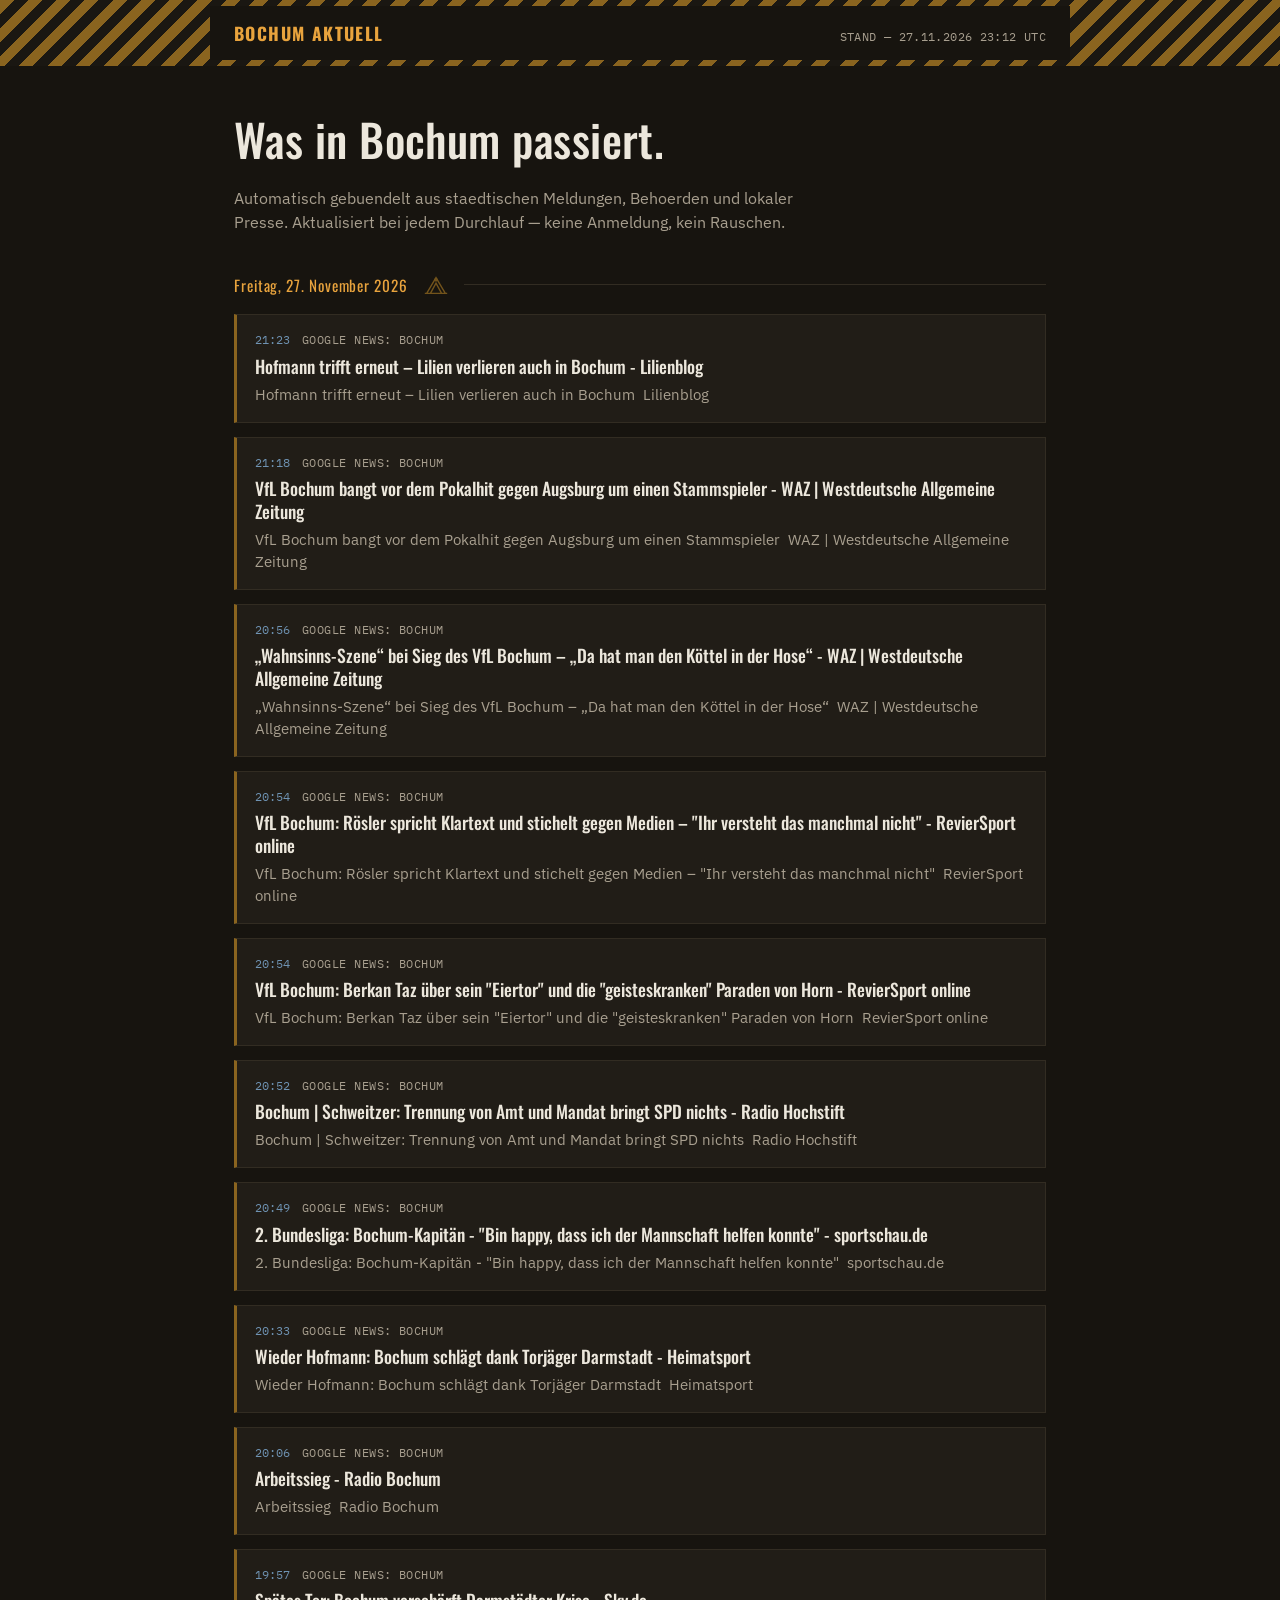
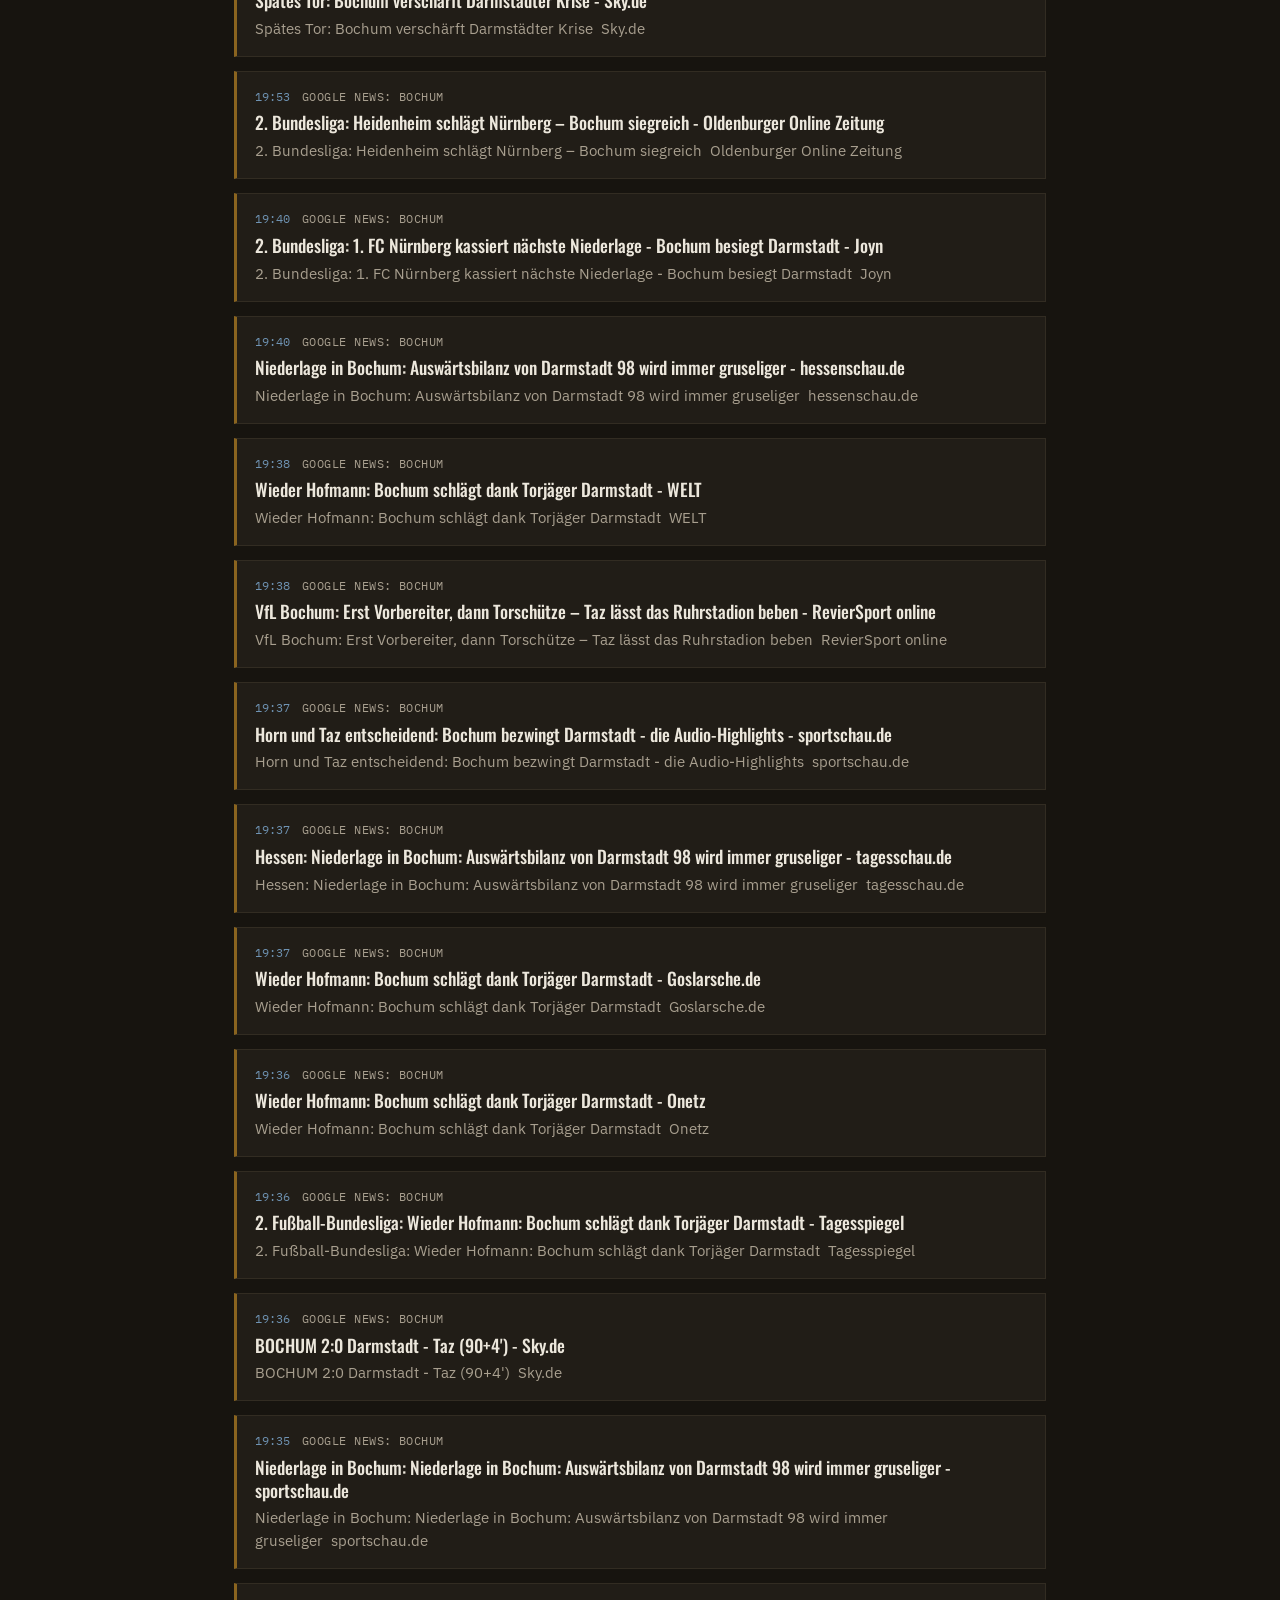
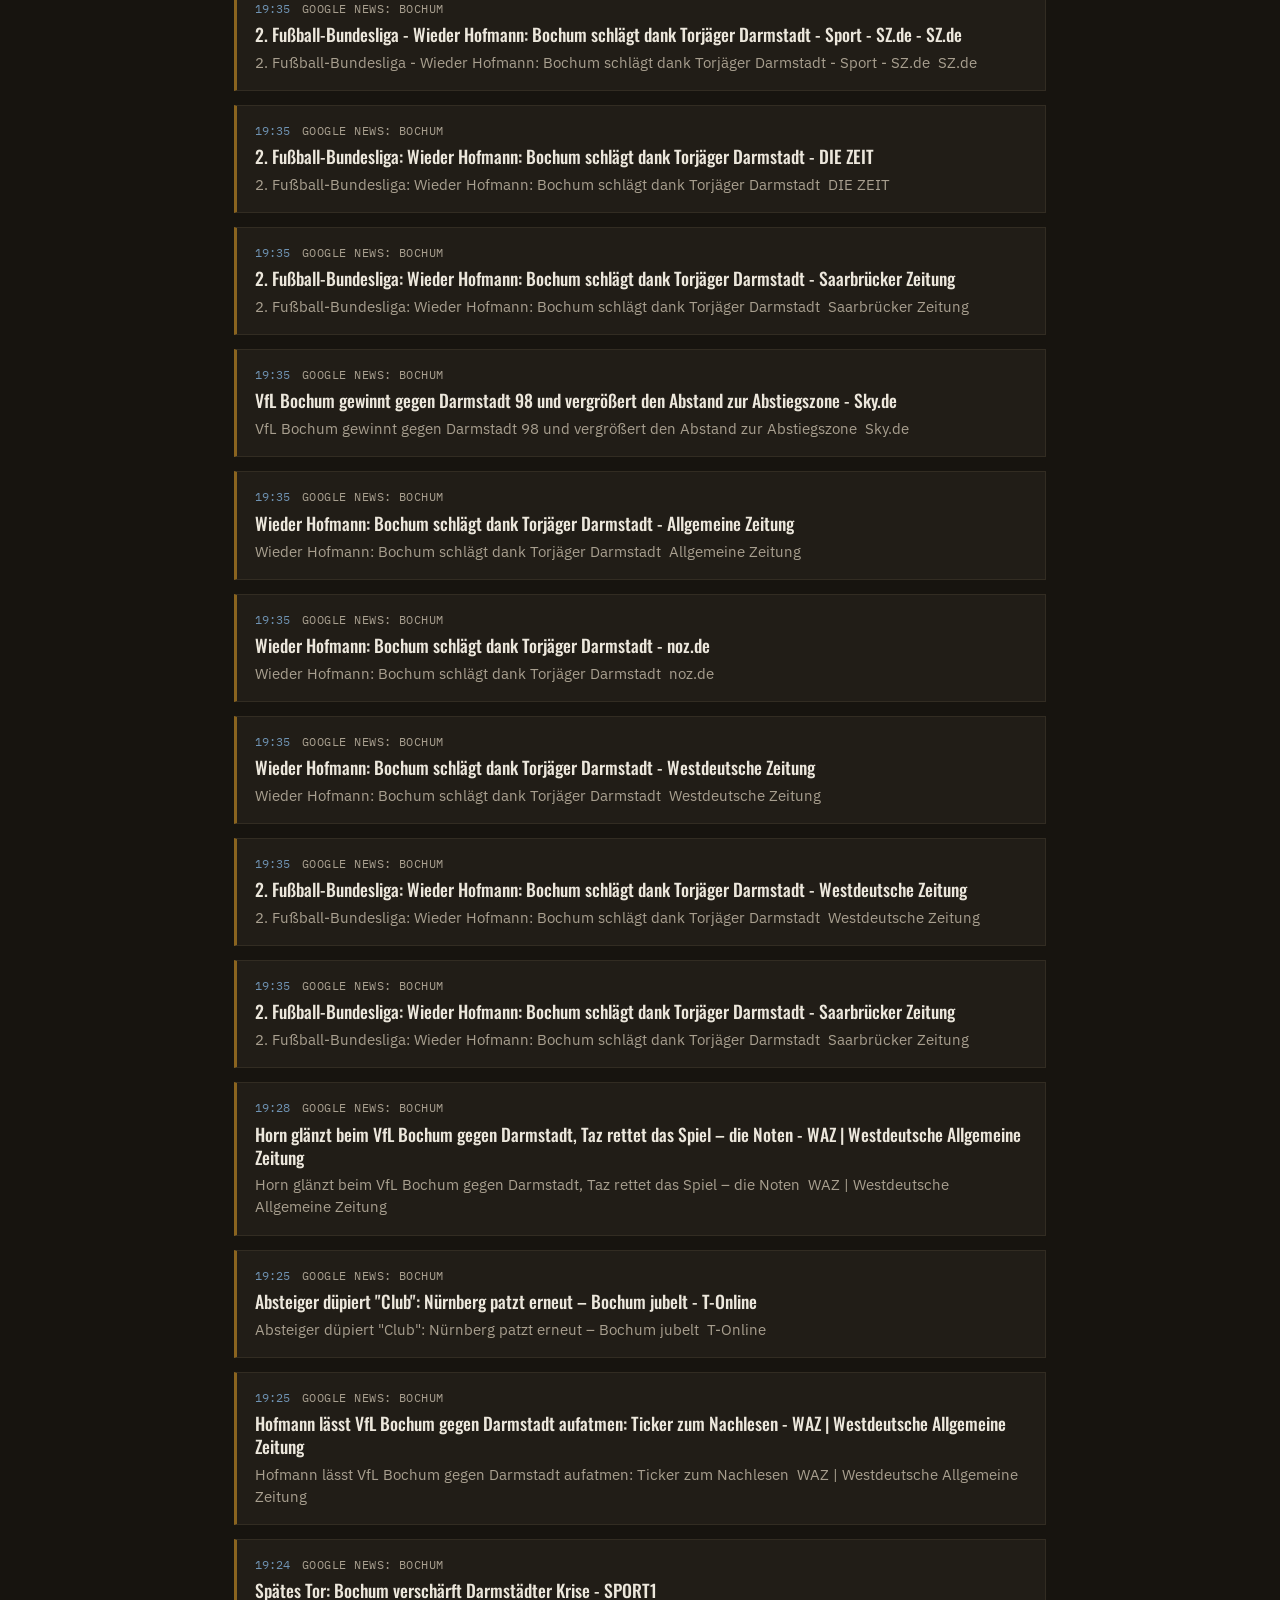
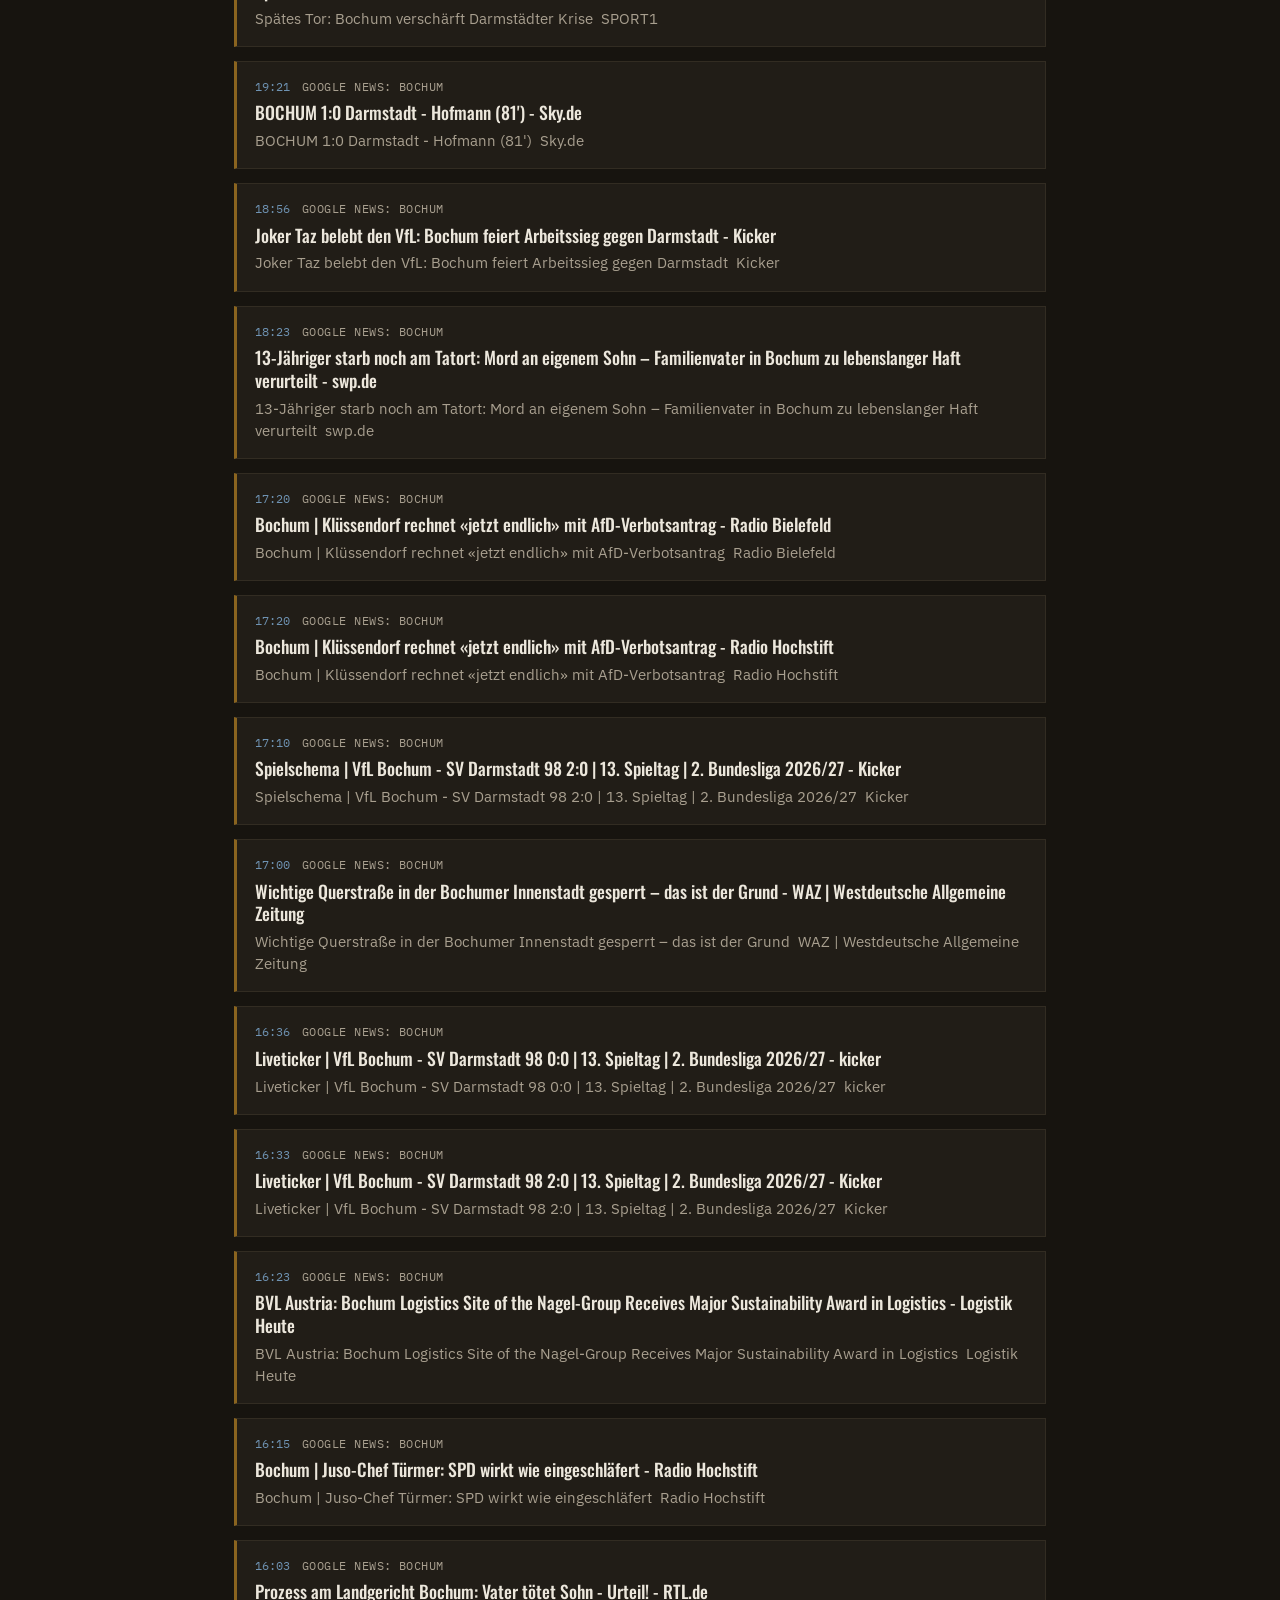
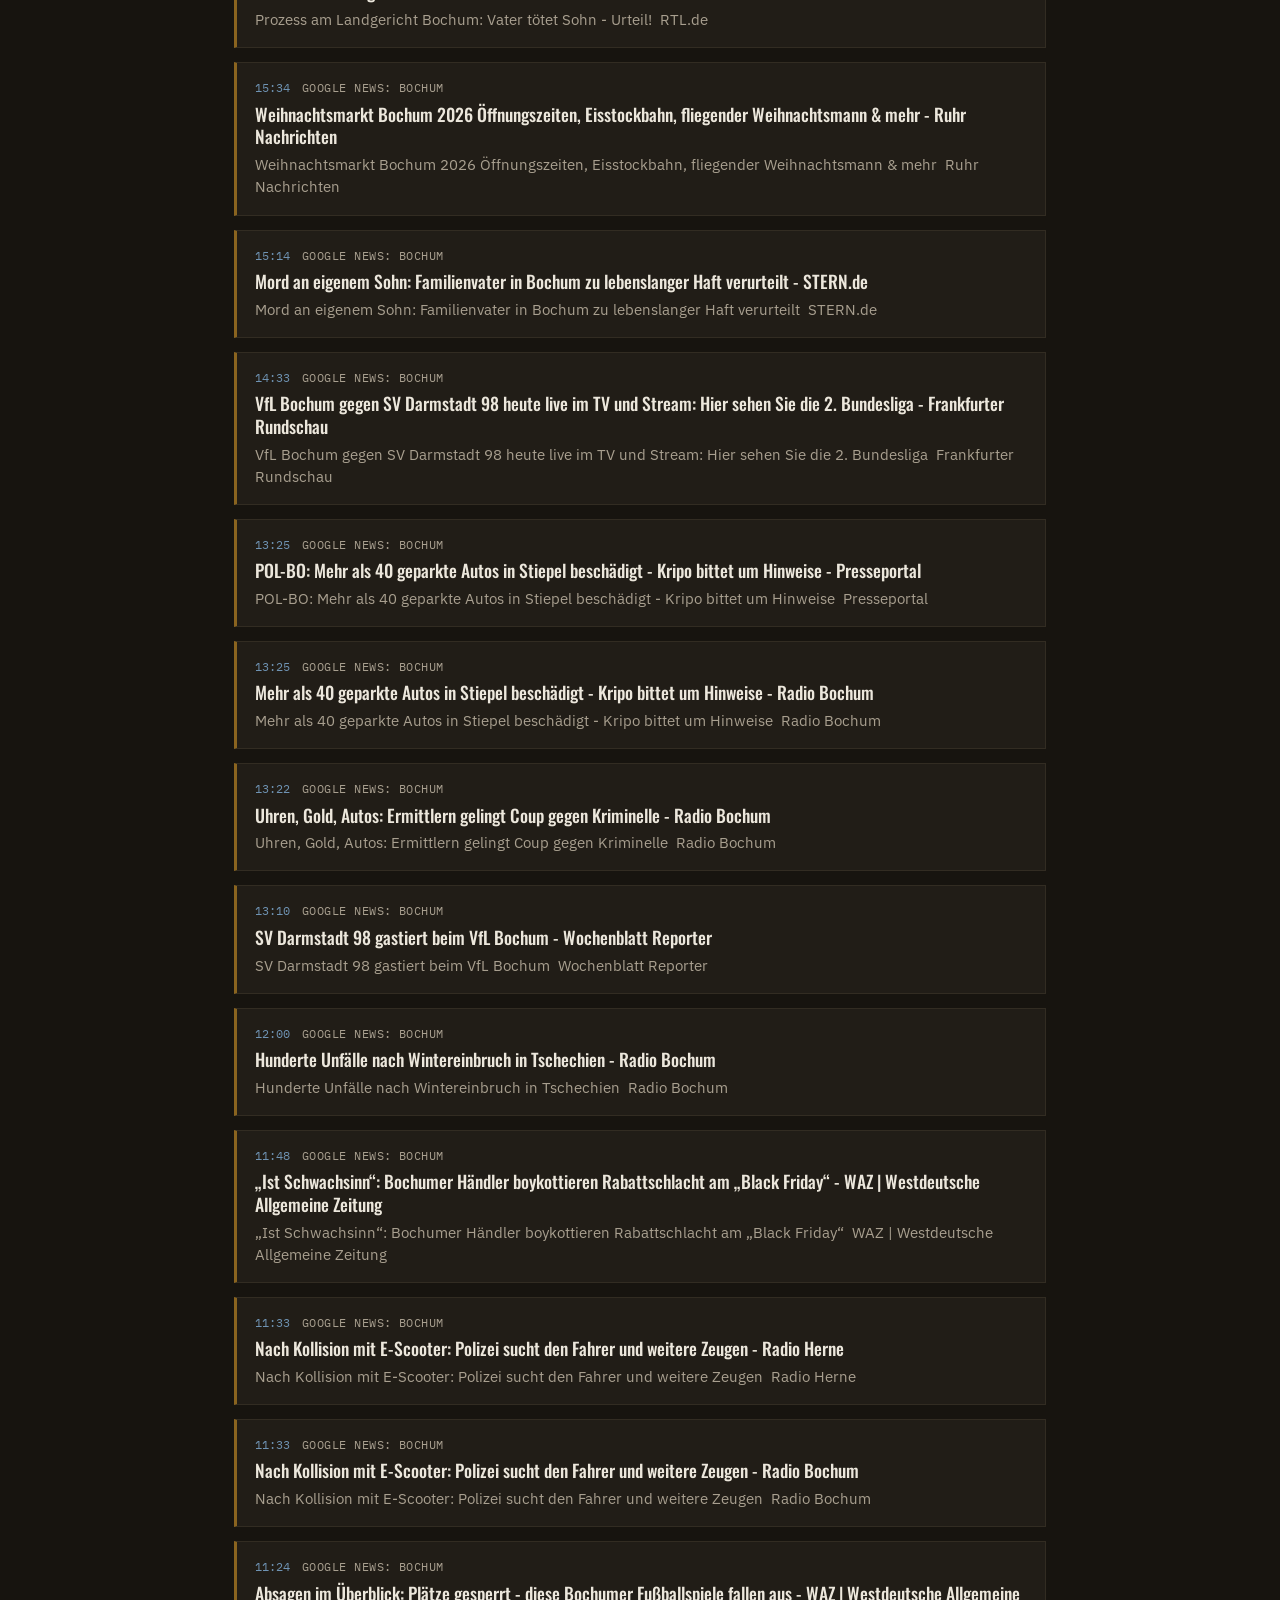
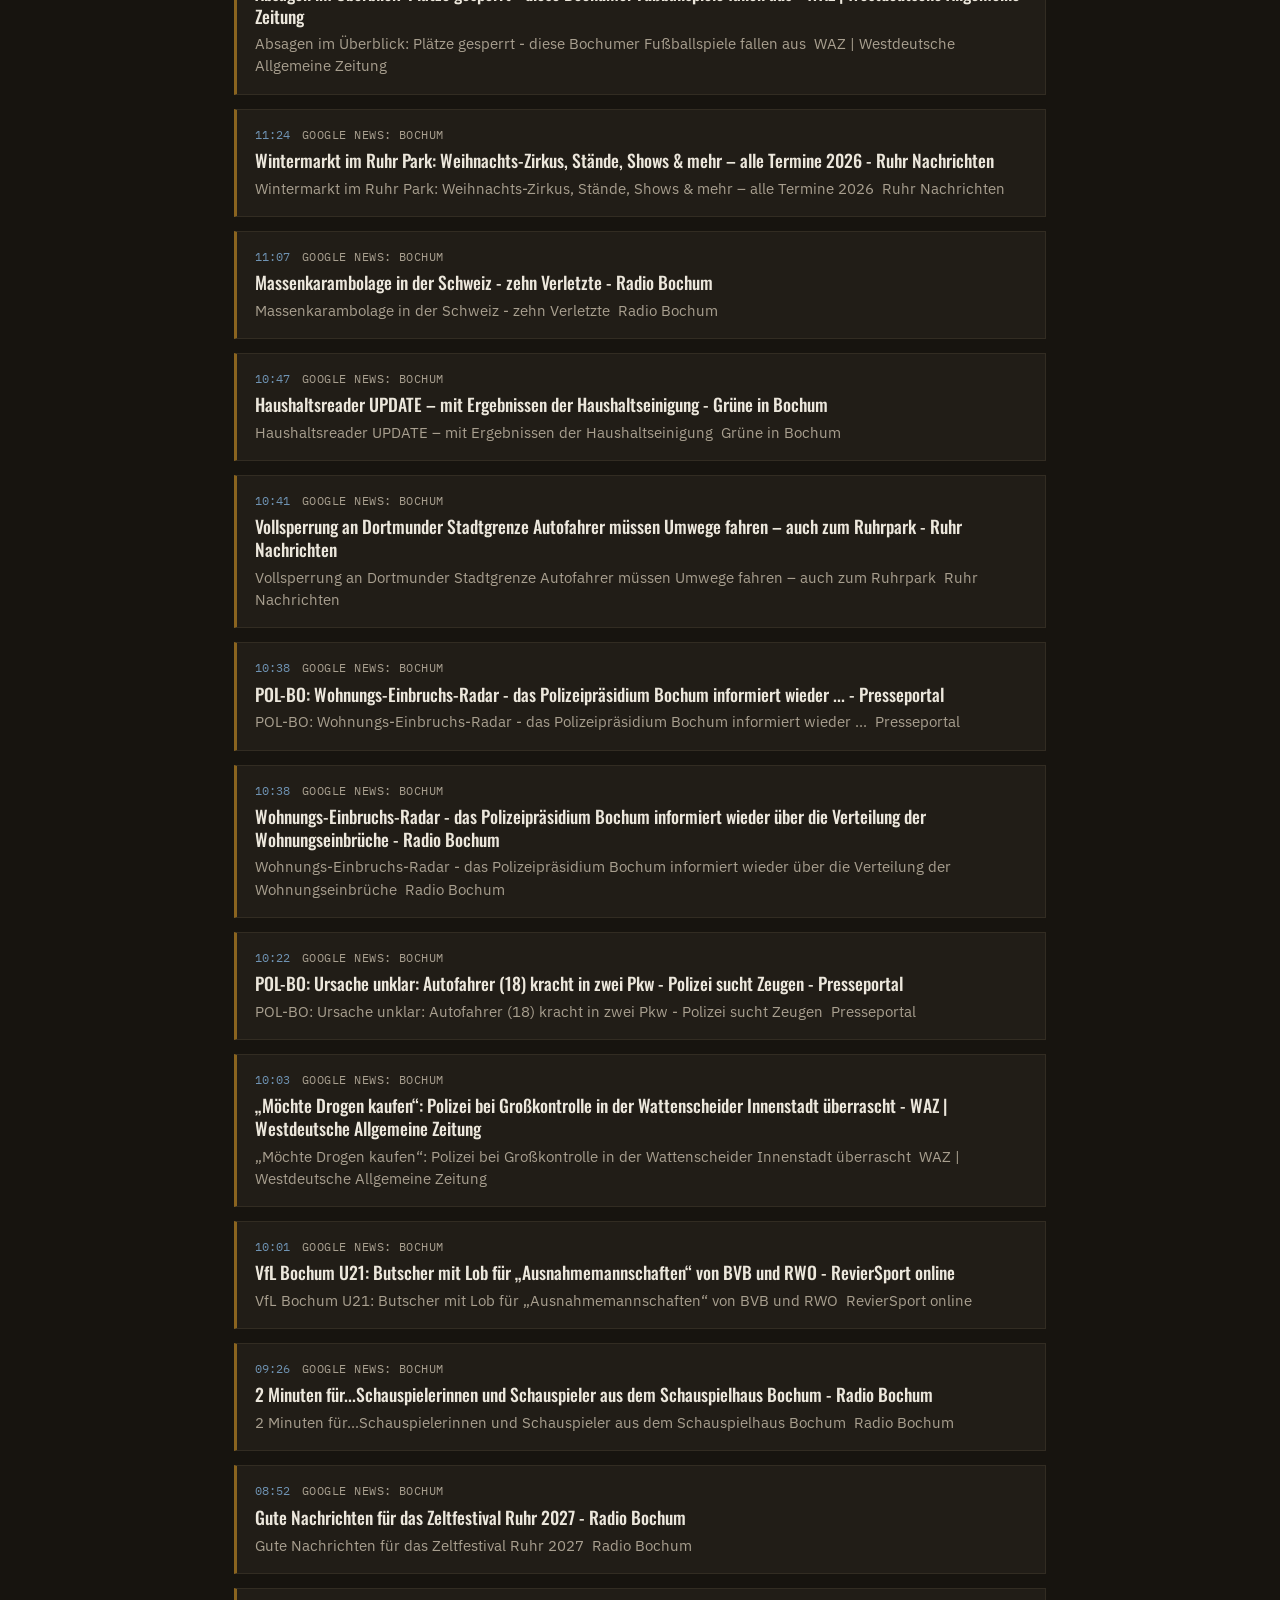
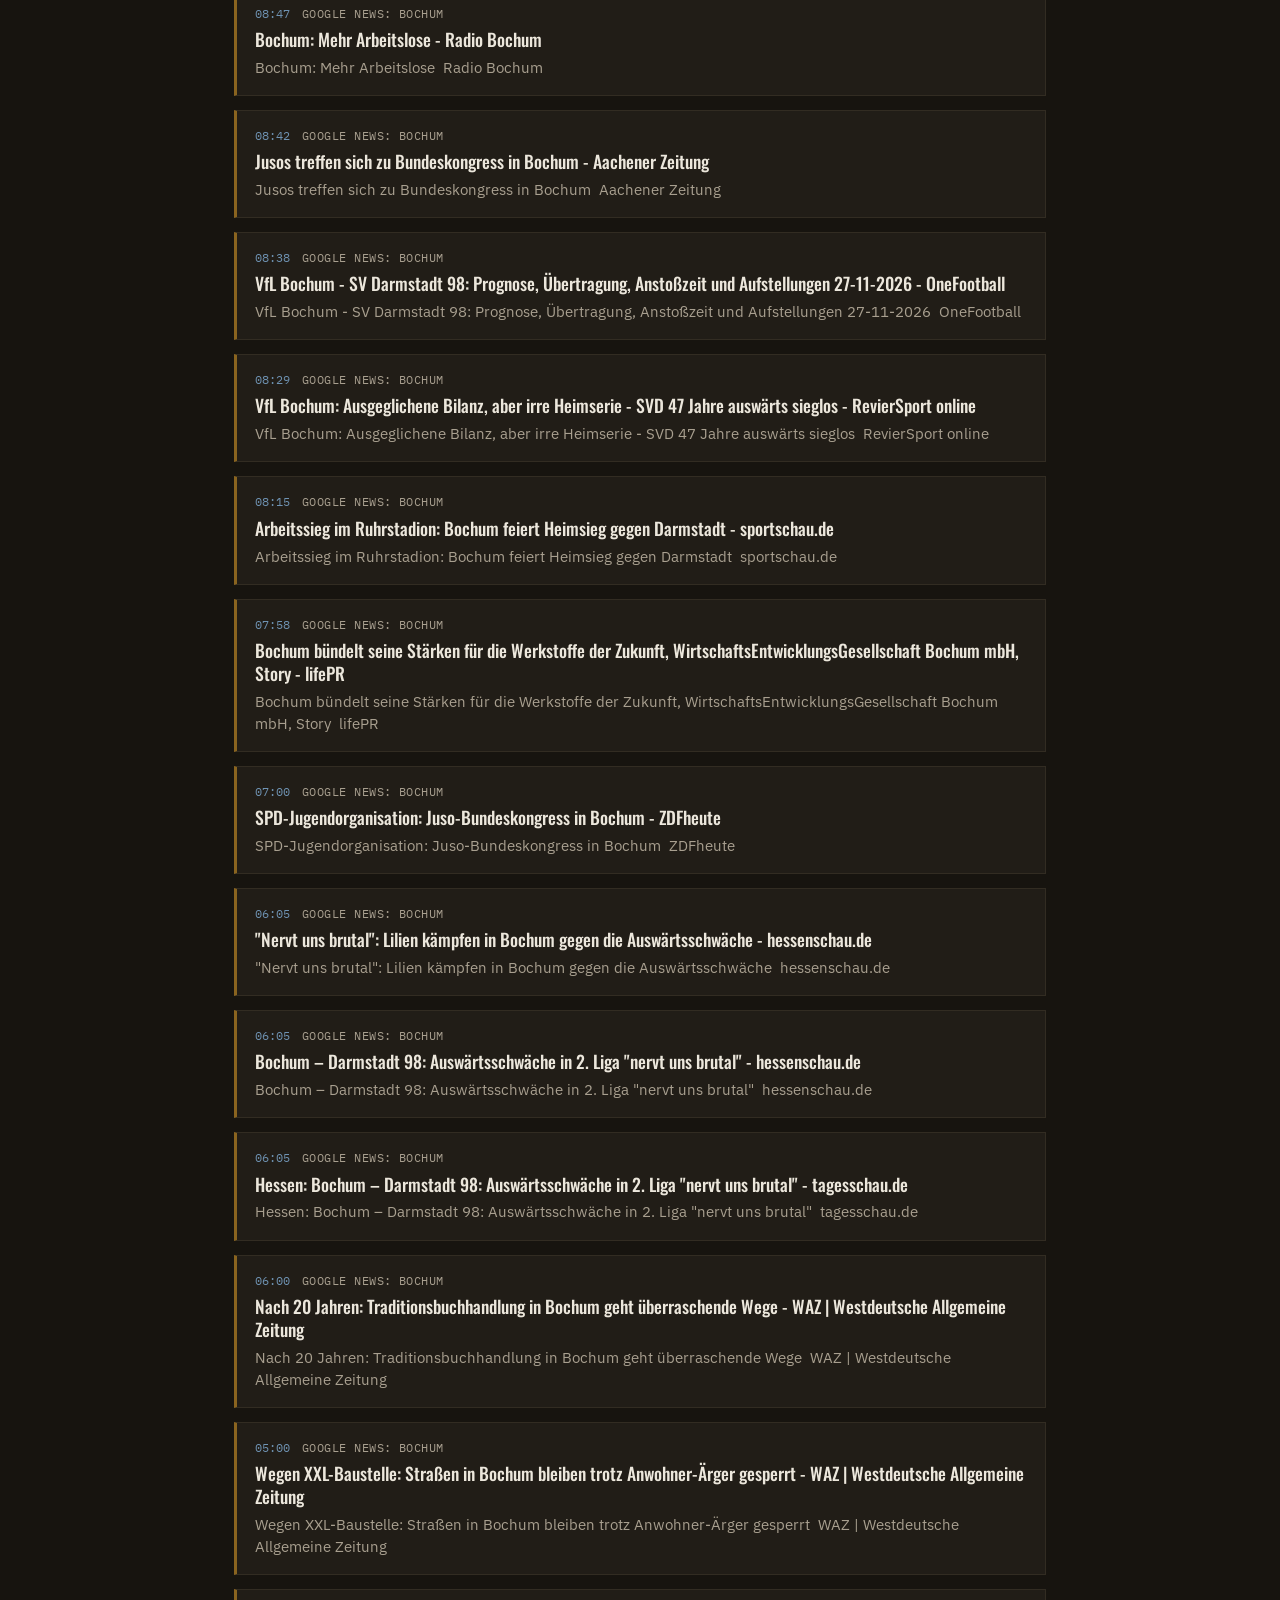
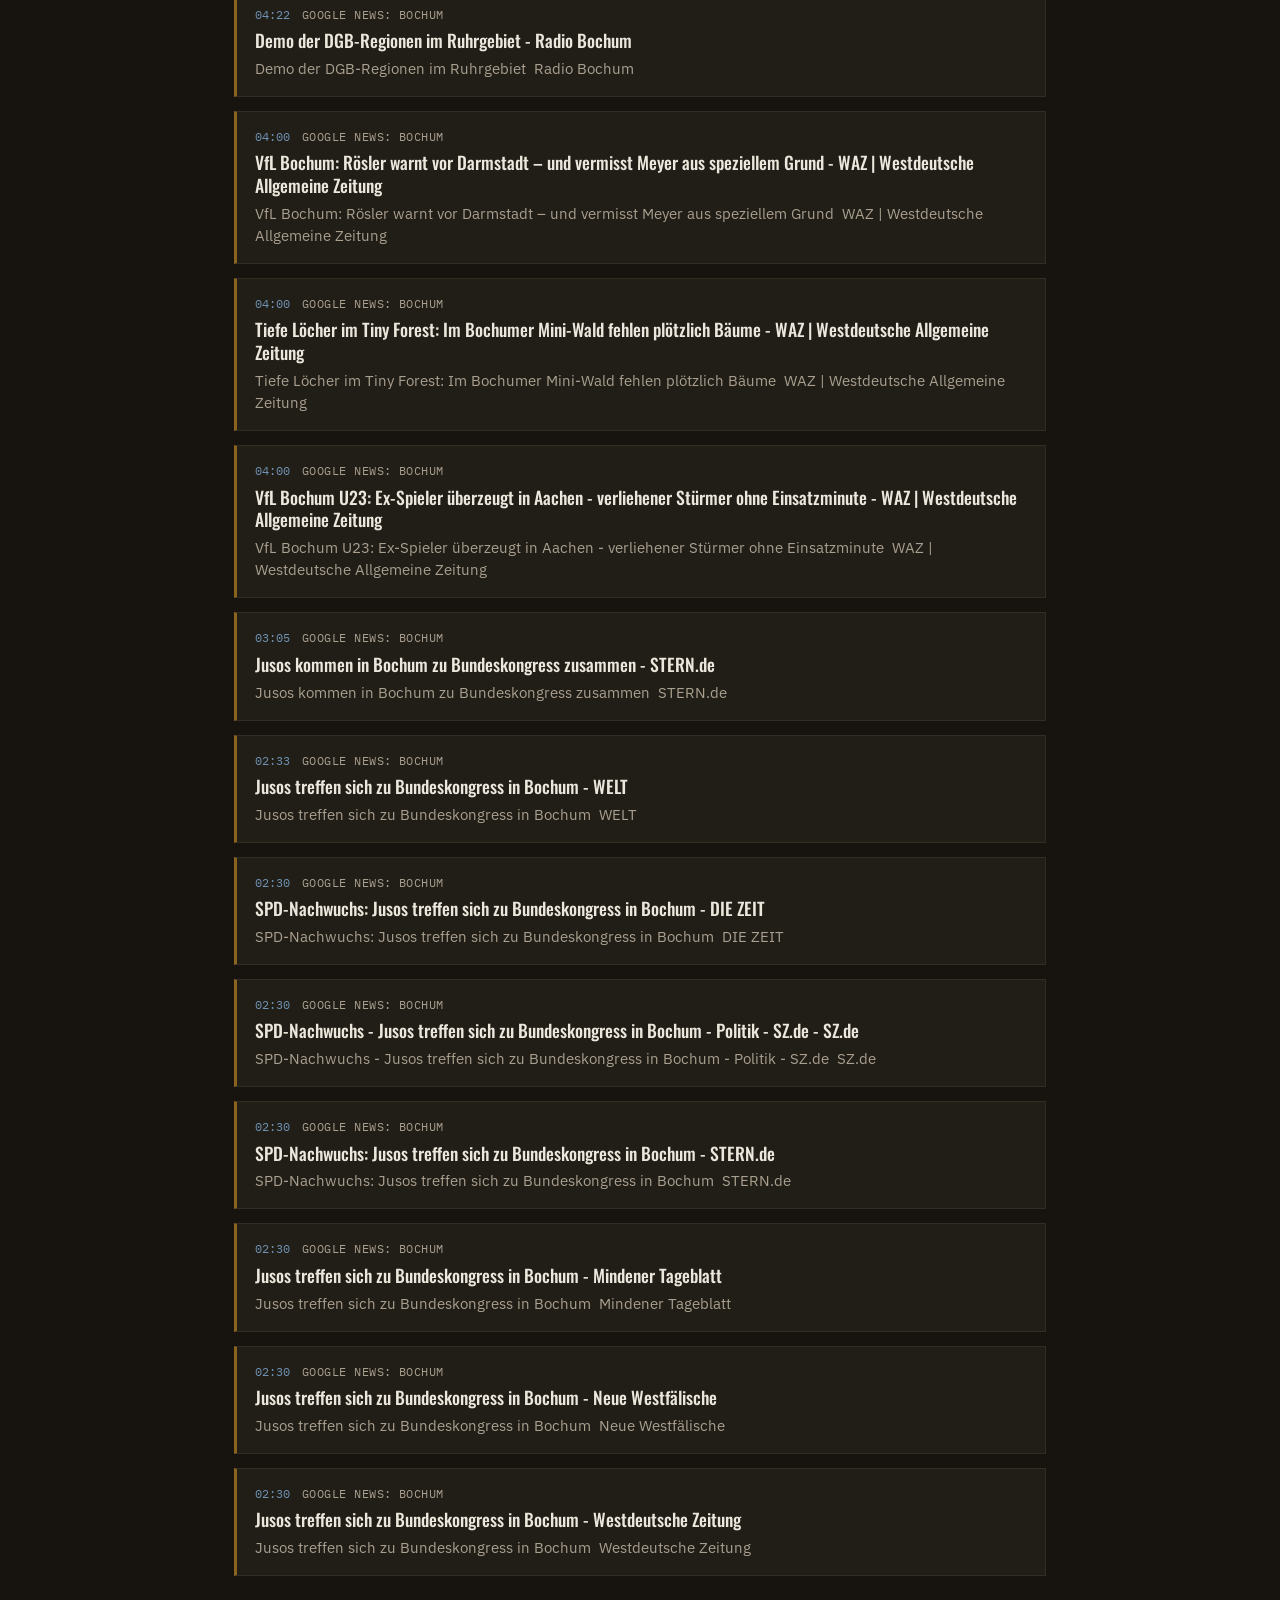
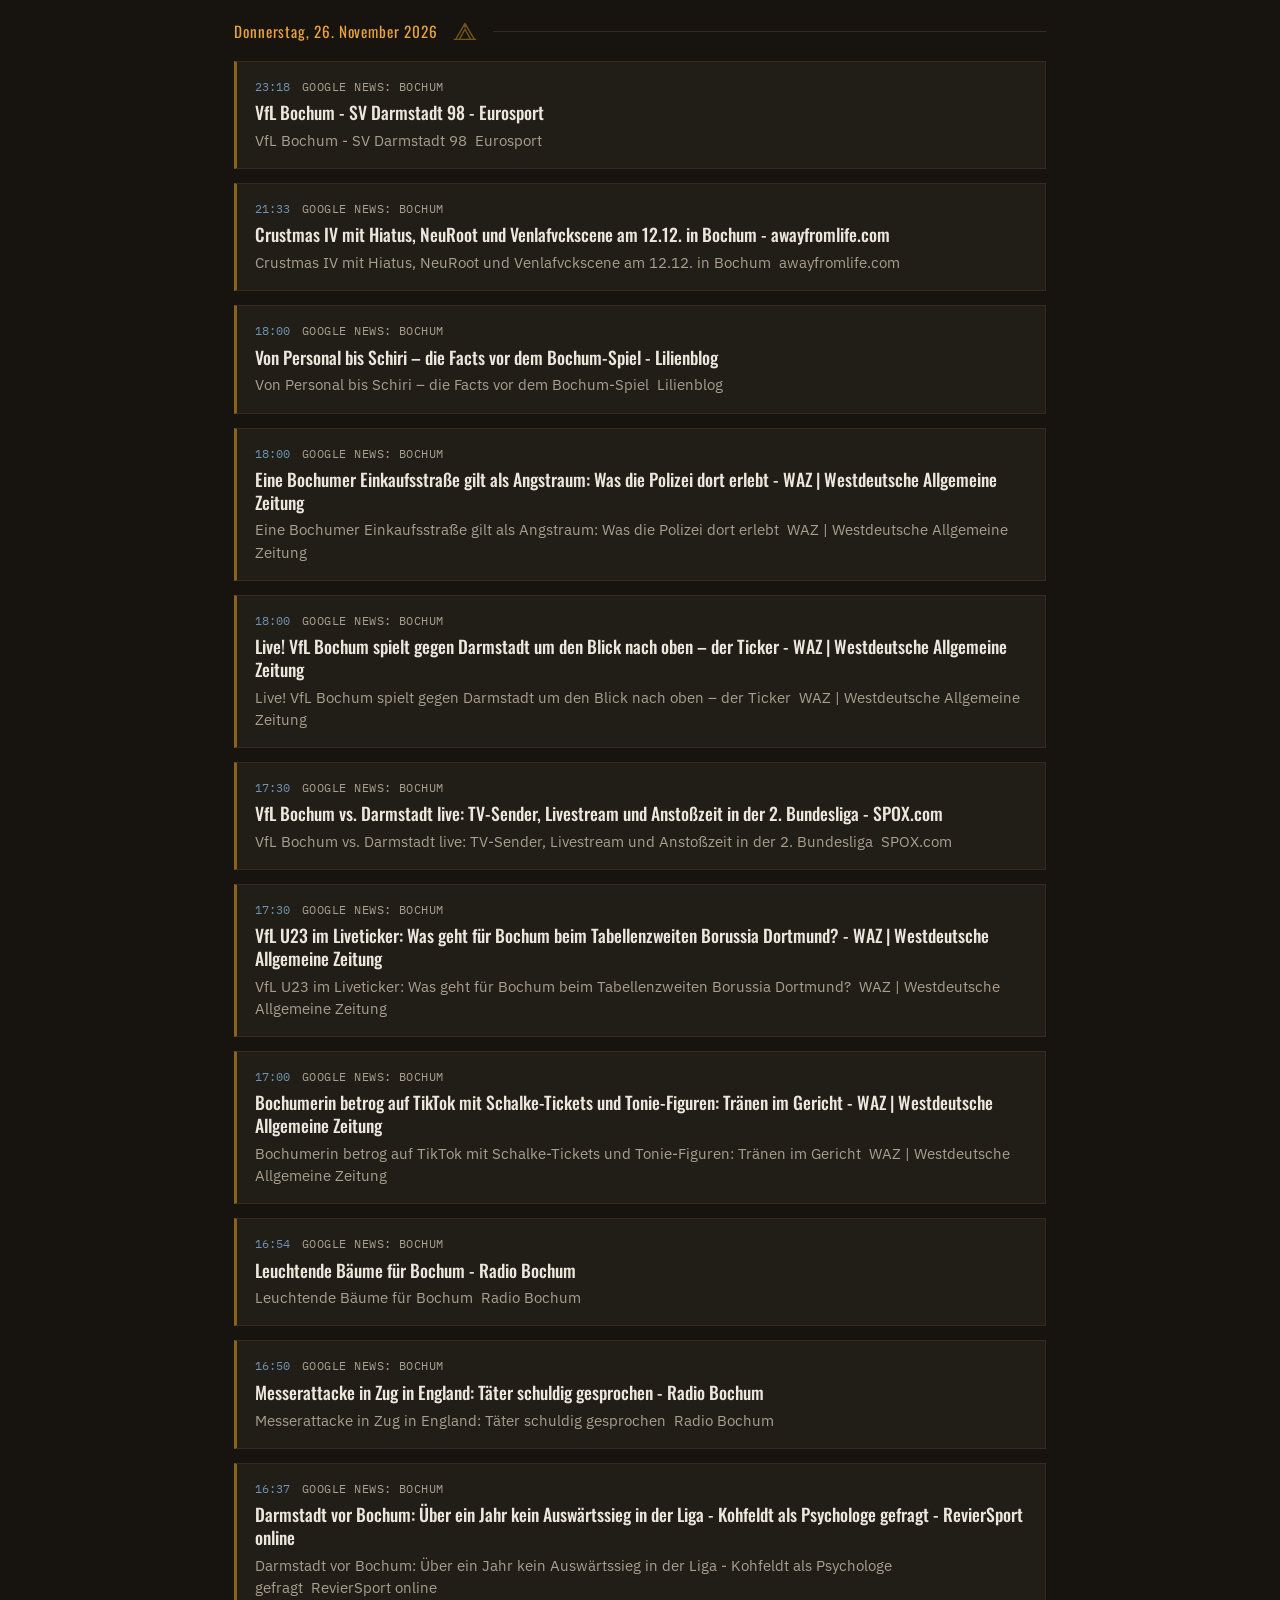
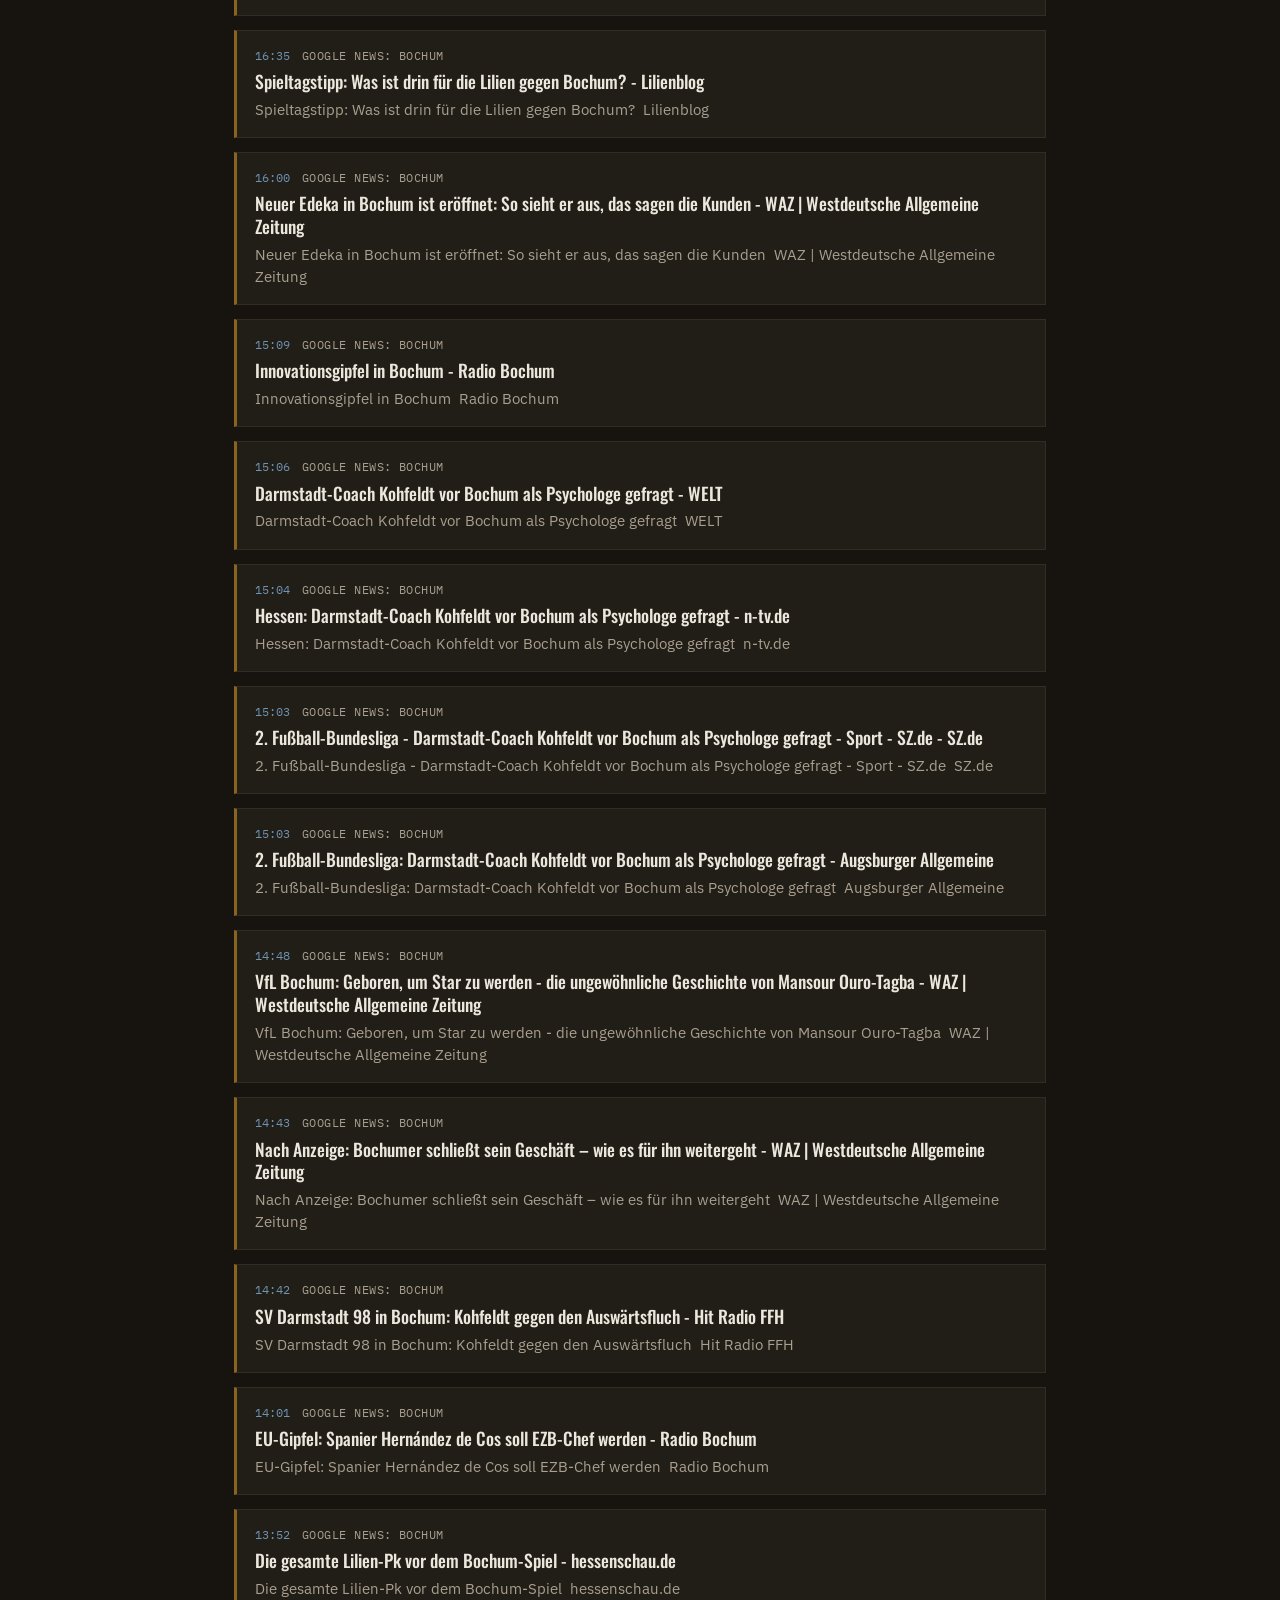
==== commit 18966e46: "Haberleri guncelle: 2026-11-27 23:12 UTC" ====
--- a/docs/index.html
+++ b/docs/index.html
@@ -14,7 +14,7 @@
 <header class="shift-board">
   <div class="shift-board-inner">
     <span class="shift-label">BOCHUM AKTUELL</span>
-    <span class="shift-status">STAND&nbsp;&mdash;&nbsp;27.11.2026 14:41 UTC</span>
+    <span class="shift-status">STAND&nbsp;&mdash;&nbsp;27.11.2026 23:12 UTC</span>
   </div>
 </header>
 
@@ -37,6 +37,447 @@
     
 <article class="card">
   <div class="card-meta">
+    <span class="card-time">21:23</span>
+    <span class="card-source">Google News: Bochum</span>
+  </div>
+  <h3 class="card-title"><a href="https://news.google.com/rss/articles/[base64]?oc=5" target="_blank" rel="noopener">Hofmann trifft erneut – Lilien verlieren auch in Bochum - Lilienblog</a></h3>
+  <p class="card-summary">Hofmann trifft erneut – Lilien verlieren auch in Bochum&nbsp;&nbsp;Lilienblog</p>
+</article>
+
+<article class="card">
+  <div class="card-meta">
+    <span class="card-time">21:18</span>
+    <span class="card-source">Google News: Bochum</span>
+  </div>
+  <h3 class="card-title"><a href="https://news.google.com/rss/articles/[base64]?oc=5" target="_blank" rel="noopener">VfL Bochum bangt vor dem Pokalhit gegen Augsburg um einen Stammspieler - WAZ | Westdeutsche Allgemeine Zeitung</a></h3>
+  <p class="card-summary">VfL Bochum bangt vor dem Pokalhit gegen Augsburg um einen Stammspieler&nbsp;&nbsp;WAZ | Westdeutsche Allgemeine Zeitung</p>
+</article>
+
+<article class="card">
+  <div class="card-meta">
+    <span class="card-time">20:56</span>
+    <span class="card-source">Google News: Bochum</span>
+  </div>
+  <h3 class="card-title"><a href="https://news.google.com/rss/articles/[base64]?oc=5" target="_blank" rel="noopener">„Wahnsinns-Szene“ bei Sieg des VfL Bochum – „Da hat man den Köttel in der Hose“ - WAZ | Westdeutsche Allgemeine Zeitung</a></h3>
+  <p class="card-summary">„Wahnsinns-Szene“ bei Sieg des VfL Bochum – „Da hat man den Köttel in der Hose“&nbsp;&nbsp;WAZ | Westdeutsche Allgemeine Zeitung</p>
+</article>
+
+<article class="card">
+  <div class="card-meta">
+    <span class="card-time">20:54</span>
+    <span class="card-source">Google News: Bochum</span>
+  </div>
+  <h3 class="card-title"><a href="https://news.google.com/rss/articles/[base64]?oc=5" target="_blank" rel="noopener">VfL Bochum: Rösler spricht Klartext und stichelt gegen Medien – "Ihr versteht das manchmal nicht" - RevierSport online</a></h3>
+  <p class="card-summary">VfL Bochum: Rösler spricht Klartext und stichelt gegen Medien – "Ihr versteht das manchmal nicht"&nbsp;&nbsp;RevierSport online</p>
+</article>
+
+<article class="card">
+  <div class="card-meta">
+    <span class="card-time">20:54</span>
+    <span class="card-source">Google News: Bochum</span>
+  </div>
+  <h3 class="card-title"><a href="https://news.google.com/rss/articles/[base64]?oc=5" target="_blank" rel="noopener">VfL Bochum: Berkan Taz über sein "Eiertor" und die "geisteskranken" Paraden von Horn - RevierSport online</a></h3>
+  <p class="card-summary">VfL Bochum: Berkan Taz über sein "Eiertor" und die "geisteskranken" Paraden von Horn&nbsp;&nbsp;RevierSport online</p>
+</article>
+
+<article class="card">
+  <div class="card-meta">
+    <span class="card-time">20:52</span>
+    <span class="card-source">Google News: Bochum</span>
+  </div>
+  <h3 class="card-title"><a href="https://news.google.com/rss/articles/[base64]?oc=5" target="_blank" rel="noopener">Bochum | Schweitzer: Trennung von Amt und Mandat bringt SPD nichts - Radio Hochstift</a></h3>
+  <p class="card-summary">Bochum | Schweitzer: Trennung von Amt und Mandat bringt SPD nichts&nbsp;&nbsp;Radio Hochstift</p>
+</article>
+
+<article class="card">
+  <div class="card-meta">
+    <span class="card-time">20:49</span>
+    <span class="card-source">Google News: Bochum</span>
+  </div>
+  <h3 class="card-title"><a href="https://news.google.com/rss/articles/[base64]?oc=5" target="_blank" rel="noopener">2. Bundesliga: Bochum-Kapitän - "Bin happy, dass ich der Mannschaft helfen konnte" - sportschau.de</a></h3>
+  <p class="card-summary">2. Bundesliga: Bochum-Kapitän - "Bin happy, dass ich der Mannschaft helfen konnte"&nbsp;&nbsp;sportschau.de</p>
+</article>
+
+<article class="card">
+  <div class="card-meta">
+    <span class="card-time">20:33</span>
+    <span class="card-source">Google News: Bochum</span>
+  </div>
+  <h3 class="card-title"><a href="https://news.google.com/rss/articles/[base64]?oc=5" target="_blank" rel="noopener">Wieder Hofmann: Bochum schlägt dank Torjäger Darmstadt - Heimatsport</a></h3>
+  <p class="card-summary">Wieder Hofmann: Bochum schlägt dank Torjäger Darmstadt&nbsp;&nbsp;Heimatsport</p>
+</article>
+
+<article class="card">
+  <div class="card-meta">
+    <span class="card-time">20:06</span>
+    <span class="card-source">Google News: Bochum</span>
+  </div>
+  <h3 class="card-title"><a href="https://news.google.com/rss/articles/[base64]?oc=5" target="_blank" rel="noopener">Arbeitssieg - Radio Bochum</a></h3>
+  <p class="card-summary">Arbeitssieg&nbsp;&nbsp;Radio Bochum</p>
+</article>
+
+<article class="card">
+  <div class="card-meta">
+    <span class="card-time">19:57</span>
+    <span class="card-source">Google News: Bochum</span>
+  </div>
+  <h3 class="card-title"><a href="https://news.google.com/rss/articles/[base64]?oc=5" target="_blank" rel="noopener">Spätes Tor: Bochum verschärft Darmstädter Krise - Sky.de</a></h3>
+  <p class="card-summary">Spätes Tor: Bochum verschärft Darmstädter Krise&nbsp;&nbsp;Sky.de</p>
+</article>
+
+<article class="card">
+  <div class="card-meta">
+    <span class="card-time">19:53</span>
+    <span class="card-source">Google News: Bochum</span>
+  </div>
+  <h3 class="card-title"><a href="https://news.google.com/rss/articles/[base64]?oc=5" target="_blank" rel="noopener">2. Bundesliga: Heidenheim schlägt Nürnberg – Bochum siegreich - Oldenburger Online Zeitung</a></h3>
+  <p class="card-summary">2. Bundesliga: Heidenheim schlägt Nürnberg – Bochum siegreich&nbsp;&nbsp;Oldenburger Online Zeitung</p>
+</article>
+
+<article class="card">
+  <div class="card-meta">
+    <span class="card-time">19:40</span>
+    <span class="card-source">Google News: Bochum</span>
+  </div>
+  <h3 class="card-title"><a href="https://news.google.com/rss/articles/[base64]?oc=5" target="_blank" rel="noopener">2. Bundesliga: 1. FC Nürnberg kassiert nächste Niederlage - Bochum besiegt Darmstadt - Joyn</a></h3>
+  <p class="card-summary">2. Bundesliga: 1. FC Nürnberg kassiert nächste Niederlage - Bochum besiegt Darmstadt&nbsp;&nbsp;Joyn</p>
+</article>
+
+<article class="card">
+  <div class="card-meta">
+    <span class="card-time">19:40</span>
+    <span class="card-source">Google News: Bochum</span>
+  </div>
+  <h3 class="card-title"><a href="https://news.google.com/rss/articles/[base64]?oc=5" target="_blank" rel="noopener">Niederlage in Bochum: Auswärtsbilanz von Darmstadt 98 wird immer gruseliger - hessenschau.de</a></h3>
+  <p class="card-summary">Niederlage in Bochum: Auswärtsbilanz von Darmstadt 98 wird immer gruseliger&nbsp;&nbsp;hessenschau.de</p>
+</article>
+
+<article class="card">
+  <div class="card-meta">
+    <span class="card-time">19:38</span>
+    <span class="card-source">Google News: Bochum</span>
+  </div>
+  <h3 class="card-title"><a href="https://news.google.com/rss/articles/[base64]?oc=5" target="_blank" rel="noopener">Wieder Hofmann: Bochum schlägt dank Torjäger Darmstadt - WELT</a></h3>
+  <p class="card-summary">Wieder Hofmann: Bochum schlägt dank Torjäger Darmstadt&nbsp;&nbsp;WELT</p>
+</article>
+
+<article class="card">
+  <div class="card-meta">
+    <span class="card-time">19:38</span>
+    <span class="card-source">Google News: Bochum</span>
+  </div>
+  <h3 class="card-title"><a href="https://news.google.com/rss/articles/[base64]?oc=5" target="_blank" rel="noopener">VfL Bochum: Erst Vorbereiter, dann Torschütze – Taz lässt das Ruhrstadion beben - RevierSport online</a></h3>
+  <p class="card-summary">VfL Bochum: Erst Vorbereiter, dann Torschütze – Taz lässt das Ruhrstadion beben&nbsp;&nbsp;RevierSport online</p>
+</article>
+
+<article class="card">
+  <div class="card-meta">
+    <span class="card-time">19:37</span>
+    <span class="card-source">Google News: Bochum</span>
+  </div>
+  <h3 class="card-title"><a href="https://news.google.com/rss/articles/[base64]?oc=5" target="_blank" rel="noopener">Horn und Taz entscheidend: Bochum bezwingt Darmstadt - die Audio-Highlights - sportschau.de</a></h3>
+  <p class="card-summary">Horn und Taz entscheidend: Bochum bezwingt Darmstadt - die Audio-Highlights&nbsp;&nbsp;sportschau.de</p>
+</article>
+
+<article class="card">
+  <div class="card-meta">
+    <span class="card-time">19:37</span>
+    <span class="card-source">Google News: Bochum</span>
+  </div>
+  <h3 class="card-title"><a href="https://news.google.com/rss/articles/[base64]?oc=5" target="_blank" rel="noopener">Hessen: Niederlage in Bochum: Auswärtsbilanz von Darmstadt 98 wird immer gruseliger - tagesschau.de</a></h3>
+  <p class="card-summary">Hessen: Niederlage in Bochum: Auswärtsbilanz von Darmstadt 98 wird immer gruseliger&nbsp;&nbsp;tagesschau.de</p>
+</article>
+
+<article class="card">
+  <div class="card-meta">
+    <span class="card-time">19:37</span>
+    <span class="card-source">Google News: Bochum</span>
+  </div>
+  <h3 class="card-title"><a href="https://news.google.com/rss/articles/[base64]?oc=5" target="_blank" rel="noopener">Wieder Hofmann: Bochum schlägt dank Torjäger Darmstadt - Goslarsche.de</a></h3>
+  <p class="card-summary">Wieder Hofmann: Bochum schlägt dank Torjäger Darmstadt&nbsp;&nbsp;Goslarsche.de</p>
+</article>
+
+<article class="card">
+  <div class="card-meta">
+    <span class="card-time">19:36</span>
+    <span class="card-source">Google News: Bochum</span>
+  </div>
+  <h3 class="card-title"><a href="https://news.google.com/rss/articles/[base64]?oc=5" target="_blank" rel="noopener">Wieder Hofmann: Bochum schlägt dank Torjäger Darmstadt - Onetz</a></h3>
+  <p class="card-summary">Wieder Hofmann: Bochum schlägt dank Torjäger Darmstadt&nbsp;&nbsp;Onetz</p>
+</article>
+
+<article class="card">
+  <div class="card-meta">
+    <span class="card-time">19:36</span>
+    <span class="card-source">Google News: Bochum</span>
+  </div>
+  <h3 class="card-title"><a href="https://news.google.com/rss/articles/[base64]?oc=5" target="_blank" rel="noopener">2. Fußball-Bundesliga: Wieder Hofmann: Bochum schlägt dank Torjäger Darmstadt - Tagesspiegel</a></h3>
+  <p class="card-summary">2. Fußball-Bundesliga: Wieder Hofmann: Bochum schlägt dank Torjäger Darmstadt&nbsp;&nbsp;Tagesspiegel</p>
+</article>
+
+<article class="card">
+  <div class="card-meta">
+    <span class="card-time">19:36</span>
+    <span class="card-source">Google News: Bochum</span>
+  </div>
+  <h3 class="card-title"><a href="https://news.google.com/rss/articles/CBMiigFBVV95cUxQU1ZoSFlSdy1DRGw5WFA4azhYXzdoWllyZkFBVTBTOURYU01zUURvVm53emFGU1A2cDlxVHNkQ0hwelJBbnFqdndZLWtSRHNtMGNWdHV1WmtnN25PWEZMa0tfcnZoR0cxUnRab1lXYWw0ZFM5XzZrZU9UOHJrN2VSa0oteDJHc09IM3c?oc=5" target="_blank" rel="noopener">BOCHUM 2:0 Darmstadt - Taz (90+4') - Sky.de</a></h3>
+  <p class="card-summary">BOCHUM 2:0 Darmstadt - Taz (90+4')&nbsp;&nbsp;Sky.de</p>
+</article>
+
+<article class="card">
+  <div class="card-meta">
+    <span class="card-time">19:35</span>
+    <span class="card-source">Google News: Bochum</span>
+  </div>
+  <h3 class="card-title"><a href="https://news.google.com/rss/articles/[base64]?oc=5" target="_blank" rel="noopener">Niederlage in Bochum: Niederlage in Bochum: Auswärtsbilanz von Darmstadt 98 wird immer gruseliger - sportschau.de</a></h3>
+  <p class="card-summary">Niederlage in Bochum: Niederlage in Bochum: Auswärtsbilanz von Darmstadt 98 wird immer gruseliger&nbsp;&nbsp;sportschau.de</p>
+</article>
+
+<article class="card">
+  <div class="card-meta">
+    <span class="card-time">19:35</span>
+    <span class="card-source">Google News: Bochum</span>
+  </div>
+  <h3 class="card-title"><a href="https://news.google.com/rss/articles/[base64]?oc=5" target="_blank" rel="noopener">2. Fußball-Bundesliga - Wieder Hofmann: Bochum schlägt dank Torjäger Darmstadt - Sport - SZ.de - SZ.de</a></h3>
+  <p class="card-summary">2. Fußball-Bundesliga - Wieder Hofmann: Bochum schlägt dank Torjäger Darmstadt - Sport - SZ.de&nbsp;&nbsp;SZ.de</p>
+</article>
+
+<article class="card">
+  <div class="card-meta">
+    <span class="card-time">19:35</span>
+    <span class="card-source">Google News: Bochum</span>
+  </div>
+  <h3 class="card-title"><a href="https://news.google.com/rss/articles/[base64]?oc=5" target="_blank" rel="noopener">2. Fußball-Bundesliga: Wieder Hofmann: Bochum schlägt dank Torjäger Darmstadt - DIE ZEIT</a></h3>
+  <p class="card-summary">2. Fußball-Bundesliga: Wieder Hofmann: Bochum schlägt dank Torjäger Darmstadt&nbsp;&nbsp;DIE ZEIT</p>
+</article>
+
+<article class="card">
+  <div class="card-meta">
+    <span class="card-time">19:35</span>
+    <span class="card-source">Google News: Bochum</span>
+  </div>
+  <h3 class="card-title"><a href="https://news.google.com/rss/articles/[base64]?oc=5" target="_blank" rel="noopener">2. Fußball-Bundesliga: Wieder Hofmann: Bochum schlägt dank Torjäger Darmstadt - Saarbrücker Zeitung</a></h3>
+  <p class="card-summary">2. Fußball-Bundesliga: Wieder Hofmann: Bochum schlägt dank Torjäger Darmstadt&nbsp;&nbsp;Saarbrücker Zeitung</p>
+</article>
+
+<article class="card">
+  <div class="card-meta">
+    <span class="card-time">19:35</span>
+    <span class="card-source">Google News: Bochum</span>
+  </div>
+  <h3 class="card-title"><a href="https://news.google.com/rss/articles/CBMieEFVX3lxTE1kdXhGMUloaGRfUVhacmZIbklsenM2bGZkbGZBUDNvTHdoUTNZQTkycXNSZGREc2ZLWHZXYU9RWE83VWpxbkFGazBzUDdGdE1DQl9PNXFMSkdKYm9WU2pGOHJoaU8yTkc4dzRESjc0ZGpQT2lZTFZCYw?oc=5" target="_blank" rel="noopener">VfL Bochum gewinnt gegen Darmstadt 98 und vergrößert den Abstand zur Abstiegszone - Sky.de</a></h3>
+  <p class="card-summary">VfL Bochum gewinnt gegen Darmstadt 98 und vergrößert den Abstand zur Abstiegszone&nbsp;&nbsp;Sky.de</p>
+</article>
+
+<article class="card">
+  <div class="card-meta">
+    <span class="card-time">19:35</span>
+    <span class="card-source">Google News: Bochum</span>
+  </div>
+  <h3 class="card-title"><a href="https://news.google.com/rss/articles/[base64]?oc=5" target="_blank" rel="noopener">Wieder Hofmann: Bochum schlägt dank Torjäger Darmstadt - Allgemeine Zeitung</a></h3>
+  <p class="card-summary">Wieder Hofmann: Bochum schlägt dank Torjäger Darmstadt&nbsp;&nbsp;Allgemeine Zeitung</p>
+</article>
+
+<article class="card">
+  <div class="card-meta">
+    <span class="card-time">19:35</span>
+    <span class="card-source">Google News: Bochum</span>
+  </div>
+  <h3 class="card-title"><a href="https://news.google.com/rss/articles/[base64]?oc=5" target="_blank" rel="noopener">Wieder Hofmann: Bochum schlägt dank Torjäger Darmstadt - noz.de</a></h3>
+  <p class="card-summary">Wieder Hofmann: Bochum schlägt dank Torjäger Darmstadt&nbsp;&nbsp;noz.de</p>
+</article>
+
+<article class="card">
+  <div class="card-meta">
+    <span class="card-time">19:35</span>
+    <span class="card-source">Google News: Bochum</span>
+  </div>
+  <h3 class="card-title"><a href="https://news.google.com/rss/articles/[base64]?oc=5" target="_blank" rel="noopener">Wieder Hofmann: Bochum schlägt dank Torjäger Darmstadt - Westdeutsche Zeitung</a></h3>
+  <p class="card-summary">Wieder Hofmann: Bochum schlägt dank Torjäger Darmstadt&nbsp;&nbsp;Westdeutsche Zeitung</p>
+</article>
+
+<article class="card">
+  <div class="card-meta">
+    <span class="card-time">19:35</span>
+    <span class="card-source">Google News: Bochum</span>
+  </div>
+  <h3 class="card-title"><a href="https://news.google.com/rss/articles/[base64]?oc=5" target="_blank" rel="noopener">2. Fußball-Bundesliga: Wieder Hofmann: Bochum schlägt dank Torjäger Darmstadt - Westdeutsche Zeitung</a></h3>
+  <p class="card-summary">2. Fußball-Bundesliga: Wieder Hofmann: Bochum schlägt dank Torjäger Darmstadt&nbsp;&nbsp;Westdeutsche Zeitung</p>
+</article>
+
+<article class="card">
+  <div class="card-meta">
+    <span class="card-time">19:35</span>
+    <span class="card-source">Google News: Bochum</span>
+  </div>
+  <h3 class="card-title"><a href="https://news.google.com/rss/articles/[base64]?oc=5" target="_blank" rel="noopener">2. Fußball-Bundesliga: Wieder Hofmann: Bochum schlägt dank Torjäger Darmstadt - Saarbrücker Zeitung</a></h3>
+  <p class="card-summary">2. Fußball-Bundesliga: Wieder Hofmann: Bochum schlägt dank Torjäger Darmstadt&nbsp;&nbsp;Saarbrücker Zeitung</p>
+</article>
+
+<article class="card">
+  <div class="card-meta">
+    <span class="card-time">19:28</span>
+    <span class="card-source">Google News: Bochum</span>
+  </div>
+  <h3 class="card-title"><a href="https://news.google.com/rss/articles/[base64]?oc=5" target="_blank" rel="noopener">Horn glänzt beim VfL Bochum gegen Darmstadt, Taz rettet das Spiel – die Noten - WAZ | Westdeutsche Allgemeine Zeitung</a></h3>
+  <p class="card-summary">Horn glänzt beim VfL Bochum gegen Darmstadt, Taz rettet das Spiel – die Noten&nbsp;&nbsp;WAZ | Westdeutsche Allgemeine Zeitung</p>
+</article>
+
+<article class="card">
+  <div class="card-meta">
+    <span class="card-time">19:25</span>
+    <span class="card-source">Google News: Bochum</span>
+  </div>
+  <h3 class="card-title"><a href="https://news.google.com/rss/articles/[base64]?oc=5" target="_blank" rel="noopener">Absteiger düpiert "Club": Nürnberg patzt erneut – Bochum jubelt - T-Online</a></h3>
+  <p class="card-summary">Absteiger düpiert "Club": Nürnberg patzt erneut – Bochum jubelt&nbsp;&nbsp;T-Online</p>
+</article>
+
+<article class="card">
+  <div class="card-meta">
+    <span class="card-time">19:25</span>
+    <span class="card-source">Google News: Bochum</span>
+  </div>
+  <h3 class="card-title"><a href="https://news.google.com/rss/articles/[base64]?oc=5" target="_blank" rel="noopener">Hofmann lässt VfL Bochum gegen Darmstadt aufatmen: Ticker zum Nachlesen - WAZ | Westdeutsche Allgemeine Zeitung</a></h3>
+  <p class="card-summary">Hofmann lässt VfL Bochum gegen Darmstadt aufatmen: Ticker zum Nachlesen&nbsp;&nbsp;WAZ | Westdeutsche Allgemeine Zeitung</p>
+</article>
+
+<article class="card">
+  <div class="card-meta">
+    <span class="card-time">19:24</span>
+    <span class="card-source">Google News: Bochum</span>
+  </div>
+  <h3 class="card-title"><a href="https://news.google.com/rss/articles/[base64]?oc=5" target="_blank" rel="noopener">Spätes Tor: Bochum verschärft Darmstädter Krise - SPORT1</a></h3>
+  <p class="card-summary">Spätes Tor: Bochum verschärft Darmstädter Krise&nbsp;&nbsp;SPORT1</p>
+</article>
+
+<article class="card">
+  <div class="card-meta">
+    <span class="card-time">19:21</span>
+    <span class="card-source">Google News: Bochum</span>
+  </div>
+  <h3 class="card-title"><a href="https://news.google.com/rss/articles/CBMijAFBVV95cUxPeERQMDJ1WElpeWdPMC13WW4xZklxTnJQQUNJVTA5WjJfQTZmZVBJT00zSEJkZlFHemRDeVZGRzExYWpnUmVqd0JVUTJVYnkxVzJCUjNQT2xkOVlXOGpCMkNsT1lXRnVobkZHLVYzVWd1QlNsaEtHU0d2NGZYSno2cmtPWXJ3ZnNtczlQVQ?oc=5" target="_blank" rel="noopener">BOCHUM 1:0 Darmstadt - Hofmann (81') - Sky.de</a></h3>
+  <p class="card-summary">BOCHUM 1:0 Darmstadt - Hofmann (81')&nbsp;&nbsp;Sky.de</p>
+</article>
+
+<article class="card">
+  <div class="card-meta">
+    <span class="card-time">18:56</span>
+    <span class="card-source">Google News: Bochum</span>
+  </div>
+  <h3 class="card-title"><a href="https://news.google.com/rss/articles/CBMiiAFBVV95cUxQOWdsaFNxQzhfYWF3RVd1TnBQczN1aVhHYVRpYmc2N3dqWmtwcnRON19XaVpjRXJrcnJ2MUFmb3NHdVE3d0dqNW9nTl9NTDF0blVVOGMtNUw1RG9PTlI4amJFZ2ltdDFRUFdNY2czdV8tNEFlZWd4QzlLVjExSHUtN0tBdVJtZ09f?oc=5" target="_blank" rel="noopener">Joker Taz belebt den VfL: Bochum feiert Arbeitssieg gegen Darmstadt - Kicker</a></h3>
+  <p class="card-summary">Joker Taz belebt den VfL: Bochum feiert Arbeitssieg gegen Darmstadt&nbsp;&nbsp;Kicker</p>
+</article>
+
+<article class="card">
+  <div class="card-meta">
+    <span class="card-time">18:23</span>
+    <span class="card-source">Google News: Bochum</span>
+  </div>
+  <h3 class="card-title"><a href="https://news.google.com/rss/articles/[base64]?oc=5" target="_blank" rel="noopener">13-Jähriger starb noch am Tatort: Mord an eigenem Sohn – Familienvater in Bochum zu lebenslanger Haft verurteilt - swp.de</a></h3>
+  <p class="card-summary">13-Jähriger starb noch am Tatort: Mord an eigenem Sohn – Familienvater in Bochum zu lebenslanger Haft verurteilt&nbsp;&nbsp;swp.de</p>
+</article>
+
+<article class="card">
+  <div class="card-meta">
+    <span class="card-time">17:20</span>
+    <span class="card-source">Google News: Bochum</span>
+  </div>
+  <h3 class="card-title"><a href="https://news.google.com/rss/articles/[base64]?oc=5" target="_blank" rel="noopener">Bochum | Klüssendorf rechnet «jetzt endlich» mit AfD-Verbotsantrag - Radio Bielefeld</a></h3>
+  <p class="card-summary">Bochum | Klüssendorf rechnet «jetzt endlich» mit AfD-Verbotsantrag&nbsp;&nbsp;Radio Bielefeld</p>
+</article>
+
+<article class="card">
+  <div class="card-meta">
+    <span class="card-time">17:20</span>
+    <span class="card-source">Google News: Bochum</span>
+  </div>
+  <h3 class="card-title"><a href="https://news.google.com/rss/articles/[base64]?oc=5" target="_blank" rel="noopener">Bochum | Klüssendorf rechnet «jetzt endlich» mit AfD-Verbotsantrag - Radio Hochstift</a></h3>
+  <p class="card-summary">Bochum | Klüssendorf rechnet «jetzt endlich» mit AfD-Verbotsantrag&nbsp;&nbsp;Radio Hochstift</p>
+</article>
+
+<article class="card">
+  <div class="card-meta">
+    <span class="card-time">17:10</span>
+    <span class="card-source">Google News: Bochum</span>
+  </div>
+  <h3 class="card-title"><a href="https://news.google.com/rss/articles/CBMigAFBVV95cUxNd2Z6VEpfcFo0ZmZfVGVLUGlWREd3WkZ1VmFlOEd3alZDMGVQdjBqQms5RWk4cklRR2NXTWNTLTg2dS1IQzg2M0ZOeWRsaFhmZmllMG9HVTZuOEpKN1RhengxUnloTTNDdWhMSTBaMlNlOGl0Vkk4OEpGNEJLR1QtTg?oc=5" target="_blank" rel="noopener">Spielschema | VfL Bochum - SV Darmstadt 98 2:0 | 13. Spieltag | 2. Bundesliga 2026/27 - Kicker</a></h3>
+  <p class="card-summary">Spielschema | VfL Bochum - SV Darmstadt 98 2:0 | 13. Spieltag | 2. Bundesliga 2026/27&nbsp;&nbsp;Kicker</p>
+</article>
+
+<article class="card">
+  <div class="card-meta">
+    <span class="card-time">17:00</span>
+    <span class="card-source">Google News: Bochum</span>
+  </div>
+  <h3 class="card-title"><a href="https://news.google.com/rss/articles/[base64]?oc=5" target="_blank" rel="noopener">Wichtige Querstraße in der Bochumer Innenstadt gesperrt – das ist der Grund - WAZ | Westdeutsche Allgemeine Zeitung</a></h3>
+  <p class="card-summary">Wichtige Querstraße in der Bochumer Innenstadt gesperrt – das ist der Grund&nbsp;&nbsp;WAZ | Westdeutsche Allgemeine Zeitung</p>
+</article>
+
+<article class="card">
+  <div class="card-meta">
+    <span class="card-time">16:36</span>
+    <span class="card-source">Google News: Bochum</span>
+  </div>
+  <h3 class="card-title"><a href="https://news.google.com/rss/articles/CBMigAFBVV95cUxPSWUweUdvVDNnMzA2STM3UC1OTWhZYWFZMzRRM0lLX1QxMXVVZFRQYWdFYWQ3Z1NBWm90MHVqQU1iNlQ3Mk1aanhEMEVpakFNUGZJWWZSbmdSTG56YnRtMFlNSWRKRGQzTDBJLU9lemlvVU5XSTZ4T2NJTGViTVN5LQ?oc=5" target="_blank" rel="noopener">Liveticker | VfL Bochum - SV Darmstadt 98 0:0 | 13. Spieltag | 2. Bundesliga 2026/27 - kicker</a></h3>
+  <p class="card-summary">Liveticker | VfL Bochum - SV Darmstadt 98 0:0 | 13. Spieltag | 2. Bundesliga 2026/27&nbsp;&nbsp;kicker</p>
+</article>
+
+<article class="card">
+  <div class="card-meta">
+    <span class="card-time">16:33</span>
+    <span class="card-source">Google News: Bochum</span>
+  </div>
+  <h3 class="card-title"><a href="https://news.google.com/rss/articles/CBMigAFBVV95cUxNNjMyMHBYNGZiNF9JX0U5OXpVS1dPbHpGcDk3MDdMcmtCbjBmaDJYRXBaTUJ1NkowZ0RybVpCLXNSTEV6LW9VaHZ4RS1FZDNkeUh5cVVfenR5cWgzM1I5VDhEa1I4MnlfRVhXN01nbVVEVTRYMlVVaWkzVGxlX2pjUQ?oc=5" target="_blank" rel="noopener">Liveticker | VfL Bochum - SV Darmstadt 98 2:0 | 13. Spieltag | 2. Bundesliga 2026/27 - Kicker</a></h3>
+  <p class="card-summary">Liveticker | VfL Bochum - SV Darmstadt 98 2:0 | 13. Spieltag | 2. Bundesliga 2026/27&nbsp;&nbsp;Kicker</p>
+</article>
+
+<article class="card">
+  <div class="card-meta">
+    <span class="card-time">16:23</span>
+    <span class="card-source">Google News: Bochum</span>
+  </div>
+  <h3 class="card-title"><a href="https://news.google.com/rss/articles/[base64]?oc=5" target="_blank" rel="noopener">BVL Austria: Bochum Logistics Site of the Nagel-Group Receives Major Sustainability Award in Logistics - Logistik Heute</a></h3>
+  <p class="card-summary">BVL Austria: Bochum Logistics Site of the Nagel-Group Receives Major Sustainability Award in Logistics&nbsp;&nbsp;Logistik Heute</p>
+</article>
+
+<article class="card">
+  <div class="card-meta">
+    <span class="card-time">16:15</span>
+    <span class="card-source">Google News: Bochum</span>
+  </div>
+  <h3 class="card-title"><a href="https://news.google.com/rss/articles/[base64]?oc=5" target="_blank" rel="noopener">Bochum | Juso-Chef Türmer: SPD wirkt wie eingeschläfert - Radio Hochstift</a></h3>
+  <p class="card-summary">Bochum | Juso-Chef Türmer: SPD wirkt wie eingeschläfert&nbsp;&nbsp;Radio Hochstift</p>
+</article>
+
+<article class="card">
+  <div class="card-meta">
+    <span class="card-time">16:03</span>
+    <span class="card-source">Google News: Bochum</span>
+  </div>
+  <h3 class="card-title"><a href="https://news.google.com/rss/articles/[base64]?oc=5" target="_blank" rel="noopener">Prozess am Landgericht Bochum: Vater tötet Sohn - Urteil! - RTL.de</a></h3>
+  <p class="card-summary">Prozess am Landgericht Bochum: Vater tötet Sohn - Urteil!&nbsp;&nbsp;RTL.de</p>
+</article>
+
+<article class="card">
+  <div class="card-meta">
+    <span class="card-time">15:34</span>
+    <span class="card-source">Google News: Bochum</span>
+  </div>
+  <h3 class="card-title"><a href="https://news.google.com/rss/articles/[base64]?oc=5" target="_blank" rel="noopener">Weihnachtsmarkt Bochum 2026 Öffnungszeiten, Eisstockbahn, fliegender Weihnachtsmann & mehr - Ruhr Nachrichten</a></h3>
+  <p class="card-summary">Weihnachtsmarkt Bochum 2026 Öffnungszeiten, Eisstockbahn, fliegender Weihnachtsmann & mehr&nbsp;&nbsp;Ruhr Nachrichten</p>
+</article>
+
+<article class="card">
+  <div class="card-meta">
+    <span class="card-time">15:14</span>
+    <span class="card-source">Google News: Bochum</span>
+  </div>
+  <h3 class="card-title"><a href="https://news.google.com/rss/articles/[base64]?oc=5" target="_blank" rel="noopener">Mord an eigenem Sohn: Familienvater in Bochum zu lebenslanger Haft verurteilt - STERN.de</a></h3>
+  <p class="card-summary">Mord an eigenem Sohn: Familienvater in Bochum zu lebenslanger Haft verurteilt&nbsp;&nbsp;STERN.de</p>
+</article>
+
+<article class="card">
+  <div class="card-meta">
     <span class="card-time">14:33</span>
     <span class="card-source">Google News: Bochum</span>
   </div>
@@ -262,6 +703,15 @@
 
 <article class="card">
   <div class="card-meta">
+    <span class="card-time">08:15</span>
+    <span class="card-source">Google News: Bochum</span>
+  </div>
+  <h3 class="card-title"><a href="https://news.google.com/rss/articles/[base64]?oc=5" target="_blank" rel="noopener">Arbeitssieg im Ruhrstadion: Bochum feiert Heimsieg gegen Darmstadt - sportschau.de</a></h3>
+  <p class="card-summary">Arbeitssieg im Ruhrstadion: Bochum feiert Heimsieg gegen Darmstadt&nbsp;&nbsp;sportschau.de</p>
+</article>
+
+<article class="card">
+  <div class="card-meta">
     <span class="card-time">07:58</span>
     <span class="card-source">Google News: Bochum</span>
   </div>
@@ -289,6 +739,24 @@
 
 <article class="card">
   <div class="card-meta">
+    <span class="card-time">06:05</span>
+    <span class="card-source">Google News: Bochum</span>
+  </div>
+  <h3 class="card-title"><a href="https://news.google.com/rss/articles/[base64]?oc=5" target="_blank" rel="noopener">Bochum – Darmstadt 98: Auswärtsschwäche in 2. Liga "nervt uns brutal" - hessenschau.de</a></h3>
+  <p class="card-summary">Bochum – Darmstadt 98: Auswärtsschwäche in 2. Liga "nervt uns brutal"&nbsp;&nbsp;hessenschau.de</p>
+</article>
+
+<article class="card">
+  <div class="card-meta">
+    <span class="card-time">06:05</span>
+    <span class="card-source">Google News: Bochum</span>
+  </div>
+  <h3 class="card-title"><a href="https://news.google.com/rss/articles/[base64]?oc=5" target="_blank" rel="noopener">Hessen: Bochum – Darmstadt 98: Auswärtsschwäche in 2. Liga "nervt uns brutal" - tagesschau.de</a></h3>
+  <p class="card-summary">Hessen: Bochum – Darmstadt 98: Auswärtsschwäche in 2. Liga "nervt uns brutal"&nbsp;&nbsp;tagesschau.de</p>
+</article>
+
+<article class="card">
+  <div class="card-meta">
     <span class="card-time">06:00</span>
     <span class="card-source">Google News: Bochum</span>
   </div>
@@ -366,6 +834,51 @@
   </div>
   <h3 class="card-title"><a href="https://news.google.com/rss/articles/CBMiigFBVV95cUxPX0FZR3JTWmRQMUFDWDBTLW1vcFZrZTFVOGdEVC1yejlmdnhROERZaW5ObXRZaVplcnpKZkFKX2hoTUtDTF8xQW02dk1LZm1IYm1FY0oxUTUycHJaUVMxNUxta1dwRkVIR1dVZkRQY1FrbXFmaE80emxoaHJtUm1EbXdod3E1S3BWVmc?oc=5" target="_blank" rel="noopener">SPD-Nachwuchs: Jusos treffen sich zu Bundeskongress in Bochum - DIE ZEIT</a></h3>
   <p class="card-summary">SPD-Nachwuchs: Jusos treffen sich zu Bundeskongress in Bochum&nbsp;&nbsp;DIE ZEIT</p>
+</article>
+
+<article class="card">
+  <div class="card-meta">
+    <span class="card-time">02:30</span>
+    <span class="card-source">Google News: Bochum</span>
+  </div>
+  <h3 class="card-title"><a href="https://news.google.com/rss/articles/[base64]?oc=5" target="_blank" rel="noopener">SPD-Nachwuchs - Jusos treffen sich zu Bundeskongress in Bochum - Politik - SZ.de - SZ.de</a></h3>
+  <p class="card-summary">SPD-Nachwuchs - Jusos treffen sich zu Bundeskongress in Bochum - Politik - SZ.de&nbsp;&nbsp;SZ.de</p>
+</article>
+
+<article class="card">
+  <div class="card-meta">
+    <span class="card-time">02:30</span>
+    <span class="card-source">Google News: Bochum</span>
+  </div>
+  <h3 class="card-title"><a href="https://news.google.com/rss/articles/[base64]?oc=5" target="_blank" rel="noopener">SPD-Nachwuchs: Jusos treffen sich zu Bundeskongress in Bochum - STERN.de</a></h3>
+  <p class="card-summary">SPD-Nachwuchs: Jusos treffen sich zu Bundeskongress in Bochum&nbsp;&nbsp;STERN.de</p>
+</article>
+
+<article class="card">
+  <div class="card-meta">
+    <span class="card-time">02:30</span>
+    <span class="card-source">Google News: Bochum</span>
+  </div>
+  <h3 class="card-title"><a href="https://news.google.com/rss/articles/[base64]?oc=5" target="_blank" rel="noopener">Jusos treffen sich zu Bundeskongress in Bochum - Mindener Tageblatt</a></h3>
+  <p class="card-summary">Jusos treffen sich zu Bundeskongress in Bochum&nbsp;&nbsp;Mindener Tageblatt</p>
+</article>
+
+<article class="card">
+  <div class="card-meta">
+    <span class="card-time">02:30</span>
+    <span class="card-source">Google News: Bochum</span>
+  </div>
+  <h3 class="card-title"><a href="https://news.google.com/rss/articles/[base64]?oc=5" target="_blank" rel="noopener">Jusos treffen sich zu Bundeskongress in Bochum - Neue Westfälische</a></h3>
+  <p class="card-summary">Jusos treffen sich zu Bundeskongress in Bochum&nbsp;&nbsp;Neue Westfälische</p>
+</article>
+
+<article class="card">
+  <div class="card-meta">
+    <span class="card-time">02:30</span>
+    <span class="card-source">Google News: Bochum</span>
+  </div>
+  <h3 class="card-title"><a href="https://news.google.com/rss/articles/CBMiigFBVV95cUxQYnctQ2Vsa2cyeEVieDBnYmNKaWVOd2dybWwyUjk3TVVhYjZIZVduU1d3SEZNQWh1cG1nZXBEMENfbXNUVnJZd1Q0MTZ4QkM2WDFYbkhuRWtNc3hfaFZ2RFN6QW1PRy1qWGtHV3gtZXdhQjhkY3Q3c29LR0ltLTg3SzFqZGd2VTJLRFE?oc=5" target="_blank" rel="noopener">Jusos treffen sich zu Bundeskongress in Bochum - Westdeutsche Zeitung</a></h3>
+  <p class="card-summary">Jusos treffen sich zu Bundeskongress in Bochum&nbsp;&nbsp;Westdeutsche Zeitung</p>
 </article>
 
   </div>
@@ -455,6 +968,15 @@
 
 <article class="card">
   <div class="card-meta">
+    <span class="card-time">16:54</span>
+    <span class="card-source">Google News: Bochum</span>
+  </div>
+  <h3 class="card-title"><a href="https://news.google.com/rss/articles/CBMifEFVX3lxTFByZnVGUi1tQ3EwWW9EazY2MlQzQll0ZmFSVV81bV9aRTBreDE4RGt3NndtUWthY2JscHJLN0REM2tWN3Y3cnJ5WEM1NzZOc1BLbW9GYVl5Z0ZxTDY5d1dSZVdPc0NxcGE3RE01U3BNT01iVlRtbnRjZkVPR00?oc=5" target="_blank" rel="noopener">Leuchtende Bäume für Bochum - Radio Bochum</a></h3>
+  <p class="card-summary">Leuchtende Bäume für Bochum&nbsp;&nbsp;Radio Bochum</p>
+</article>
+
+<article class="card">
+  <div class="card-meta">
     <span class="card-time">16:50</span>
     <span class="card-source">Google News: Bochum</span>
   </div>
@@ -545,6 +1067,15 @@
 
 <article class="card">
   <div class="card-meta">
+    <span class="card-time">14:43</span>
+    <span class="card-source">Google News: Bochum</span>
+  </div>
+  <h3 class="card-title"><a href="https://news.google.com/rss/articles/[base64]?oc=5" target="_blank" rel="noopener">Nach Anzeige: Bochumer schließt sein Geschäft – wie es für ihn weitergeht - WAZ | Westdeutsche Allgemeine Zeitung</a></h3>
+  <p class="card-summary">Nach Anzeige: Bochumer schließt sein Geschäft – wie es für ihn weitergeht&nbsp;&nbsp;WAZ | Westdeutsche Allgemeine Zeitung</p>
+</article>
+
+<article class="card">
+  <div class="card-meta">
     <span class="card-time">14:42</span>
     <span class="card-source">Google News: Bochum</span>
   </div>
@@ -595,550 +1126,6 @@
   </div>
   <h3 class="card-title"><a href="https://news.google.com/rss/articles/[base64]?oc=5" target="_blank" rel="noopener">VfL Bochum: Rösler über den Meyer-Ersatz, Strompf spielt das U21-Derby gegen den BVB - RevierSport online</a></h3>
   <p class="card-summary">VfL Bochum: Rösler über den Meyer-Ersatz, Strompf spielt das U21-Derby gegen den BVB&nbsp;&nbsp;RevierSport online</p>
-</article>
-
-<article class="card">
-  <div class="card-meta">
-    <span class="card-time">12:36</span>
-    <span class="card-source">Google News: Bochum</span>
-  </div>
-  <h3 class="card-title"><a href="https://news.google.com/rss/articles/[base64]?oc=5" target="_blank" rel="noopener">Schneechaos in Österreich - Warnung an deutsche Autofahrer - Radio Bochum</a></h3>
-  <p class="card-summary">Schneechaos in Österreich - Warnung an deutsche Autofahrer&nbsp;&nbsp;Radio Bochum</p>
-</article>
-
-<article class="card">
-  <div class="card-meta">
-    <span class="card-time">12:34</span>
-    <span class="card-source">Google News: Bochum</span>
-  </div>
-  <h3 class="card-title"><a href="https://news.google.com/rss/articles/[base64]?oc=5" target="_blank" rel="noopener">Verpasste Dopingtests: Nationalspielerin Freigang gesperrt - Radio Bochum</a></h3>
-  <p class="card-summary">Verpasste Dopingtests: Nationalspielerin Freigang gesperrt&nbsp;&nbsp;Radio Bochum</p>
-</article>
-
-<article class="card">
-  <div class="card-meta">
-    <span class="card-time">12:29</span>
-    <span class="card-source">Google News: Bochum</span>
-  </div>
-  <h3 class="card-title"><a href="https://news.google.com/rss/articles/[base64]?oc=5" target="_blank" rel="noopener">VfL Bochum: Rösler fällt Entscheidung über Meyer-Ersatz – schweigt aber - WAZ | Westdeutsche Allgemeine Zeitung</a></h3>
-  <p class="card-summary">VfL Bochum: Rösler fällt Entscheidung über Meyer-Ersatz – schweigt aber&nbsp;&nbsp;WAZ | Westdeutsche Allgemeine Zeitung</p>
-</article>
-
-<article class="card">
-  <div class="card-meta">
-    <span class="card-time">11:17</span>
-    <span class="card-source">Google News: Bochum</span>
-  </div>
-  <h3 class="card-title"><a href="https://news.google.com/rss/articles/[base64]?oc=5" target="_blank" rel="noopener">Betrug durch falsche Heizungsmonteure - Seniorin in Bochum bestohlen - Radio Bochum</a></h3>
-  <p class="card-summary">Betrug durch falsche Heizungsmonteure - Seniorin in Bochum bestohlen&nbsp;&nbsp;Radio Bochum</p>
-</article>
-
-<article class="card">
-  <div class="card-meta">
-    <span class="card-time">11:17</span>
-    <span class="card-source">Google News: Bochum</span>
-  </div>
-  <h3 class="card-title"><a href="https://news.google.com/rss/articles/[base64]?oc=5" target="_blank" rel="noopener">Betrug durch falsche Heizungsmonteure - Seniorin in Bochum bestohlen - Radio Herne</a></h3>
-  <p class="card-summary">Betrug durch falsche Heizungsmonteure - Seniorin in Bochum bestohlen&nbsp;&nbsp;Radio Herne</p>
-</article>
-
-<article class="card">
-  <div class="card-meta">
-    <span class="card-time">11:16</span>
-    <span class="card-source">Google News: Bochum</span>
-  </div>
-  <h3 class="card-title"><a href="https://news.google.com/rss/articles/[base64]?oc=5" target="_blank" rel="noopener">Spitzenspiele ohne Moll und Hoppius: Was die Sperren für den VfL Bochum bedeuten - WAZ | Westdeutsche Allgemeine Zeitung</a></h3>
-  <p class="card-summary">Spitzenspiele ohne Moll und Hoppius: Was die Sperren für den VfL Bochum bedeuten&nbsp;&nbsp;WAZ | Westdeutsche Allgemeine Zeitung</p>
-</article>
-
-<article class="card">
-  <div class="card-meta">
-    <span class="card-time">10:52</span>
-    <span class="card-source">Google News: Bochum</span>
-  </div>
-  <h3 class="card-title"><a href="https://news.google.com/rss/articles/[base64]?oc=5" target="_blank" rel="noopener">Winterliches Wetter - Schnee in Teilen Deutschlands - Radio Bochum</a></h3>
-  <p class="card-summary">Winterliches Wetter - Schnee in Teilen Deutschlands&nbsp;&nbsp;Radio Bochum</p>
-</article>
-
-<article class="card">
-  <div class="card-meta">
-    <span class="card-time">10:26</span>
-    <span class="card-source">Google News: Bochum</span>
-  </div>
-  <h3 class="card-title"><a href="https://news.google.com/rss/articles/[base64]?oc=5" target="_blank" rel="noopener">Einbruchversuch in Bochum-Linden - Polizei sucht Zeugen - Radio Bochum</a></h3>
-  <p class="card-summary">Einbruchversuch in Bochum-Linden - Polizei sucht Zeugen&nbsp;&nbsp;Radio Bochum</p>
-</article>
-
-<article class="card">
-  <div class="card-meta">
-    <span class="card-time">10:23</span>
-    <span class="card-source">Google News: Bochum</span>
-  </div>
-  <h3 class="card-title"><a href="https://news.google.com/rss/articles/[base64]?oc=5" target="_blank" rel="noopener">Mann aus Bochum verfolgt mutmaßliche Einbrecherinnen - Radio Bochum</a></h3>
-  <p class="card-summary">Mann aus Bochum verfolgt mutmaßliche Einbrecherinnen&nbsp;&nbsp;Radio Bochum</p>
-</article>
-
-<article class="card">
-  <div class="card-meta">
-    <span class="card-time">10:01</span>
-    <span class="card-source">Google News: Bochum</span>
-  </div>
-  <h3 class="card-title"><a href="https://news.google.com/rss/articles/[base64]?oc=5" target="_blank" rel="noopener">Festnahme nach Einbruch: Bochumer (33) unterstützt erfolgreiche Fahndung - Radio Bochum</a></h3>
-  <p class="card-summary">Festnahme nach Einbruch: Bochumer (33) unterstützt erfolgreiche Fahndung&nbsp;&nbsp;Radio Bochum</p>
-</article>
-
-<article class="card">
-  <div class="card-meta">
-    <span class="card-time">10:01</span>
-    <span class="card-source">Google News: Bochum</span>
-  </div>
-  <h3 class="card-title"><a href="https://news.google.com/rss/articles/CBMikAFBVV95cUxPNThUd21XbXJmQWJ3YUtJLWx5ZEJZQzZRclVPd0wwOVhpeHBmVnpDTndrWGlFUWlkYXdBNXpkVGdadlljVEdQSUo3UE1aRUttekFhUGViZXdtVnZDNUNTUFZROExNMDl4bHJoWi11eTZNT3l5WlR2SHBmWTBNWW5Uc3FtczBMUkVCbGNveGEwVlY?oc=5" target="_blank" rel="noopener">E-Scooter-Fahrer (14) bei Alleinunfall verletzt - Radio Herne</a></h3>
-  <p class="card-summary">E-Scooter-Fahrer (14) bei Alleinunfall verletzt&nbsp;&nbsp;Radio Herne</p>
-</article>
-
-<article class="card">
-  <div class="card-meta">
-    <span class="card-time">10:01</span>
-    <span class="card-source">Google News: Bochum</span>
-  </div>
-  <h3 class="card-title"><a href="https://news.google.com/rss/articles/[base64]?oc=5" target="_blank" rel="noopener">E-Scooter-Fahrer (14) bei Alleinunfall verletzt - Radio Bochum</a></h3>
-  <p class="card-summary">E-Scooter-Fahrer (14) bei Alleinunfall verletzt&nbsp;&nbsp;Radio Bochum</p>
-</article>
-
-<article class="card">
-  <div class="card-meta">
-    <span class="card-time">10:00</span>
-    <span class="card-source">Google News: Bochum</span>
-  </div>
-  <h3 class="card-title"><a href="https://news.google.com/rss/articles/[base64]?oc=5" target="_blank" rel="noopener">Live! Wer ersetzt Tom Meyer beim VfL Bochum gegen Darmstadt 98? PK im Ticker - WAZ | Westdeutsche Allgemeine Zeitung</a></h3>
-  <p class="card-summary">Live! Wer ersetzt Tom Meyer beim VfL Bochum gegen Darmstadt 98? PK im Ticker&nbsp;&nbsp;WAZ | Westdeutsche Allgemeine Zeitung</p>
-</article>
-
-<article class="card">
-  <div class="card-meta">
-    <span class="card-time">09:22</span>
-    <span class="card-source">Google News: Bochum</span>
-  </div>
-  <h3 class="card-title"><a href="https://news.google.com/rss/articles/CBMib0FVX3lxTE9hdml3LXVROEM2TVE2U0FkMDRnOGYxa1BDeGVmcUQ5U21LeDl0UHdKNmxMMTFtNUpfeF9OeXpUWXRLZloxN3RBUnVtblZaaWpzMWxCVnJBMXVpeHd3UE9McFhNR2dhX3poakRaa1FQTQ?oc=5" target="_blank" rel="noopener">Lade-Infrastruktur ausgebaut - stadt+werk</a></h3>
-  <p class="card-summary">Lade-Infrastruktur ausgebaut&nbsp;&nbsp;stadt+werk</p>
-</article>
-
-<article class="card">
-  <div class="card-meta">
-    <span class="card-time">09:22</span>
-    <span class="card-source">Google News: Bochum</span>
-  </div>
-  <h3 class="card-title"><a href="https://news.google.com/rss/articles/CBMifkFVX3lxTE4zTk1ZR05oR0dQWVBraVAtNExfWGhiRHdvNlU3TWh3SFVTY21ZLXdoWndDVEIzazgyX2lydy1TamtDcnJvZjRCYkRyMjQ4Yzc5WWFTWHFDZklOakRjeExNX3FfOTBaY0tBRUQzMGRMd2RPb05mbWRzSkl4RFFzQQ?oc=5" target="_blank" rel="noopener">Lade-Infrastruktur ausgebaut - stadt+werk</a></h3>
-  <p class="card-summary">Lade-Infrastruktur ausgebaut&nbsp;&nbsp;stadt+werk</p>
-</article>
-
-<article class="card">
-  <div class="card-meta">
-    <span class="card-time">09:10</span>
-    <span class="card-source">Google News: Bochum</span>
-  </div>
-  <h3 class="card-title"><a href="https://news.google.com/rss/articles/CBMigwFBVV95cUxOX0oxZG5EU1FIYmFxRTFYZmhpWUhaTjRTNm1aemVjeGlJelBrVHViS21IN0ZXdml6ZzhFb1cxSDVpTkhjWTBONEZPdURleVc0Z3RZVFN5bzJtbTN2cF9rRTlhY3VSRGFhZ2ZfcEV6YTBVenEzSWc5dU1Gb3k5SzJBZF9VRQ?oc=5" target="_blank" rel="noopener">Ein Toter bei Tankerunglück vor Ibiza - Radio Bochum</a></h3>
-  <p class="card-summary">Ein Toter bei Tankerunglück vor Ibiza&nbsp;&nbsp;Radio Bochum</p>
-</article>
-
-<article class="card">
-  <div class="card-meta">
-    <span class="card-time">09:02</span>
-    <span class="card-source">Google News: Bochum</span>
-  </div>
-  <h3 class="card-title"><a href="https://news.google.com/rss/articles/[base64]?oc=5" target="_blank" rel="noopener">Explosion in Öldepot in Bangkok - Anwohner sollen fliehen - Radio Bochum</a></h3>
-  <p class="card-summary">Explosion in Öldepot in Bangkok - Anwohner sollen fliehen&nbsp;&nbsp;Radio Bochum</p>
-</article>
-
-<article class="card">
-  <div class="card-meta">
-    <span class="card-time">08:54</span>
-    <span class="card-source">Google News: Bochum</span>
-  </div>
-  <h3 class="card-title"><a href="https://news.google.com/rss/articles/[base64]?oc=5" target="_blank" rel="noopener">VfL Bochum gegen Darmstadt 98: VfL will nach Rückschlag eine Reaktion zeigen - Radio Bochum</a></h3>
-  <p class="card-summary">VfL Bochum gegen Darmstadt 98: VfL will nach Rückschlag eine Reaktion zeigen&nbsp;&nbsp;Radio Bochum</p>
-</article>
-
-<article class="card">
-  <div class="card-meta">
-    <span class="card-time">08:20</span>
-    <span class="card-source">Google News: Bochum</span>
-  </div>
-  <h3 class="card-title"><a href="https://news.google.com/rss/articles/[base64]?oc=5" target="_blank" rel="noopener">VfL Bochum: Was für einen zweiten Geschäftsführer spricht – und was dagegen - WAZ | Westdeutsche Allgemeine Zeitung</a></h3>
-  <p class="card-summary">VfL Bochum: Was für einen zweiten Geschäftsführer spricht – und was dagegen&nbsp;&nbsp;WAZ | Westdeutsche Allgemeine Zeitung</p>
-</article>
-
-<article class="card">
-  <div class="card-meta">
-    <span class="card-time">08:00</span>
-    <span class="card-source">Google News: Bochum</span>
-  </div>
-  <h3 class="card-title"><a href="https://news.google.com/rss/articles/[base64]?oc=5" target="_blank" rel="noopener">Ein Abend auf dem Weihnachtsmarkt in Bochum: So viel zahlt eine vierköpfige Familie - WAZ | Westdeutsche Allgemeine Zeitung</a></h3>
-  <p class="card-summary">Ein Abend auf dem Weihnachtsmarkt in Bochum: So viel zahlt eine vierköpfige Familie&nbsp;&nbsp;WAZ | Westdeutsche Allgemeine Zeitung</p>
-</article>
-
-<article class="card">
-  <div class="card-meta">
-    <span class="card-time">07:34</span>
-    <span class="card-source">Google News: Bochum</span>
-  </div>
-  <h3 class="card-title"><a href="https://news.google.com/rss/articles/[base64]?oc=5" target="_blank" rel="noopener">Bochum vs. Darmstadt Tipp, KI Prognose & Quoten 27.11.2026 - 2. Bundesliga - Wettbasis</a></h3>
-  <p class="card-summary">Bochum vs. Darmstadt Tipp, KI Prognose & Quoten 27.11.2026 - 2. Bundesliga&nbsp;&nbsp;Wettbasis</p>
-</article>
-
-<article class="card">
-  <div class="card-meta">
-    <span class="card-time">07:12</span>
-    <span class="card-source">Google News: Bochum</span>
-  </div>
-  <h3 class="card-title"><a href="https://news.google.com/rss/articles/[base64]?oc=5" target="_blank" rel="noopener">Bereit für den Ernstfall? Krisenübung in Bochum - Radio Bochum</a></h3>
-  <p class="card-summary">Bereit für den Ernstfall? Krisenübung in Bochum&nbsp;&nbsp;Radio Bochum</p>
-</article>
-
-<article class="card">
-  <div class="card-meta">
-    <span class="card-time">07:00</span>
-    <span class="card-source">Google News: Bochum</span>
-  </div>
-  <h3 class="card-title"><a href="https://news.google.com/rss/articles/[base64]?oc=5" target="_blank" rel="noopener">Discounter Kodi bleibt in Bochum – Kunden freuen sich: „Ich finde fast alles hier“ - WAZ | Westdeutsche Allgemeine Zeitung</a></h3>
-  <p class="card-summary">Discounter Kodi bleibt in Bochum – Kunden freuen sich: „Ich finde fast alles hier“&nbsp;&nbsp;WAZ | Westdeutsche Allgemeine Zeitung</p>
-</article>
-
-<article class="card">
-  <div class="card-meta">
-    <span class="card-time">07:00</span>
-    <span class="card-source">Google News: Bochum</span>
-  </div>
-  <h3 class="card-title"><a href="https://news.google.com/rss/articles/CBMiYEFVX3lxTE8tbk1sa1V6SmJYdGVoekNyMFZ4aFc4dUlzNjVUblkxd2Q0NGw0R19PTl81ekk0MjZ3TnVCUk8tZC1JMGN5ejhGRXExbE5yWWw4RmVWQUt4M0RNTlVhcmdyZg?oc=5" target="_blank" rel="noopener">Stadt Bochum übt den Ernstfall - halloBO</a></h3>
-  <p class="card-summary">Stadt Bochum übt den Ernstfall&nbsp;&nbsp;halloBO</p>
-</article>
-
-<article class="card">
-  <div class="card-meta">
-    <span class="card-time">07:00</span>
-    <span class="card-source">Google News: Bochum</span>
-  </div>
-  <h3 class="card-title"><a href="https://news.google.com/rss/articles/[base64]?oc=5" target="_blank" rel="noopener">Australiens Kamele: Von der Plage zur Geschäftsidee - Radio Bochum</a></h3>
-  <p class="card-summary">Australiens Kamele: Von der Plage zur Geschäftsidee&nbsp;&nbsp;Radio Bochum</p>
-</article>
-
-<article class="card">
-  <div class="card-meta">
-    <span class="card-time">07:00</span>
-    <span class="card-source">Google News: Bochum</span>
-  </div>
-  <h3 class="card-title"><a href="https://news.google.com/rss/articles/[base64]?oc=5" target="_blank" rel="noopener">Vom Salsa-Tanz in Nürnberg zur Wahlheimat in Kuba - Radio Bochum</a></h3>
-  <p class="card-summary">Vom Salsa-Tanz in Nürnberg zur Wahlheimat in Kuba&nbsp;&nbsp;Radio Bochum</p>
-</article>
-
-<article class="card">
-  <div class="card-meta">
-    <span class="card-time">06:59</span>
-    <span class="card-source">Google News: Bochum</span>
-  </div>
-  <h3 class="card-title"><a href="https://news.google.com/rss/articles/[base64]?oc=5" target="_blank" rel="noopener">VfL Bochum: Pokal-Spiel gegen Augsburg nicht ausverkauft, A-Lizenz für Co-Trainer - RevierSport online</a></h3>
-  <p class="card-summary">VfL Bochum: Pokal-Spiel gegen Augsburg nicht ausverkauft, A-Lizenz für Co-Trainer&nbsp;&nbsp;RevierSport online</p>
-</article>
-
-<article class="card">
-  <div class="card-meta">
-    <span class="card-time">05:34</span>
-    <span class="card-source">Google News: Bochum</span>
-  </div>
-  <h3 class="card-title"><a href="https://news.google.com/rss/articles/CBMijgFBVV95cUxNR0pfYVRlcWZEZDBSU1JkX2FfdHVSLWI2TDVXOFBIZHMyMTN2RnNHNTNIUG56OENlSVEtWHpmcV9BR2pWUlB2clBXeUs0MEhwcXNSQjNsR2lpS2todlJMSmNCZVZTQV9tMnEtVjUybG1oc09JVy1PbDVqVHEya1ZNRGVuajBhcHNoVXgzeWVn?oc=5" target="_blank" rel="noopener">Unser Lichtblicke-Song 2026 mit Iggi Kelly - Radio Bochum</a></h3>
-  <p class="card-summary">Unser Lichtblicke-Song 2026 mit Iggi Kelly&nbsp;&nbsp;Radio Bochum</p>
-</article>
-
-<article class="card">
-  <div class="card-meta">
-    <span class="card-time">05:21</span>
-    <span class="card-source">Google News: Bochum</span>
-  </div>
-  <h3 class="card-title"><a href="https://news.google.com/rss/articles/CBMieEFVX3lxTFBFcEQ4VHh4UDMtd3ZYVlZWSFFVc0tYVFZ5SFZNMVk4REpTWC14aW1ESHV0cEc1M1ZTZ1RHMkxqamdyY3BDZmpHdHQ3ZkxzTWdGSmRGaXJGdndQZUl1amppelA0S1NDdmZwTUFOLVJhSzVDVFRZY05KeQ?oc=5" target="_blank" rel="noopener">Bochum: Neue Bergmannsampel - Radio Bochum</a></h3>
-  <p class="card-summary">Bochum: Neue Bergmannsampel&nbsp;&nbsp;Radio Bochum</p>
-</article>
-
-<article class="card">
-  <div class="card-meta">
-    <span class="card-time">05:21</span>
-    <span class="card-source">Google News: Bochum</span>
-  </div>
-  <h3 class="card-title"><a href="https://news.google.com/rss/articles/CBMif0FVX3lxTFAydmNLbWN2Y1VUT3FTMFMwSTFHOXBwTlJvS3B1X0NXS3BEeXBoR0dOOXp3aVNRUzc3RWtNWDFrUEdpTzZTNktITU56dEVseGkzWmhaS1Q4NlpqYkpJZFRDWjFaR1hic2g5Ulk5M3VvdEJSOEdFOHZvVkxPSG02V0E?oc=5" target="_blank" rel="noopener">Neue Bergmannsampel für Bochum - Radio Bochum</a></h3>
-  <p class="card-summary">Neue Bergmannsampel für Bochum&nbsp;&nbsp;Radio Bochum</p>
-</article>
-
-<article class="card">
-  <div class="card-meta">
-    <span class="card-time">05:02</span>
-    <span class="card-source">Google News: Bochum</span>
-  </div>
-  <h3 class="card-title"><a href="https://news.google.com/rss/articles/CBMia0FVX3lxTE5QOUl4RWEtc1VtRkRLYUJLX3UzQ3NBdFRxaGZBWFh4cDJfaFMySzJMaUZ2V2MwQWEtN3dYeHgtcU5wLU15b0FDempyamZJaERPV250TjNMWFRJYnpDU19aTlNUMldRMW1tVnAw?oc=5" target="_blank" rel="noopener">Ella Stern live in Bochum - Ruhrbarone</a></h3>
-  <p class="card-summary">Ella Stern live in Bochum&nbsp;&nbsp;Ruhrbarone</p>
-</article>
-
-<article class="card">
-  <div class="card-meta">
-    <span class="card-time">05:00</span>
-    <span class="card-source">Google News: Bochum</span>
-  </div>
-  <h3 class="card-title"><a href="https://news.google.com/rss/articles/[base64]?oc=5" target="_blank" rel="noopener">Nazi-Zwangsarbeit: Diese Reihenhäuser in Bochum erzählen eine traurige Geschichte - WAZ | Westdeutsche Allgemeine Zeitung</a></h3>
-  <p class="card-summary">Nazi-Zwangsarbeit: Diese Reihenhäuser in Bochum erzählen eine traurige Geschichte&nbsp;&nbsp;WAZ | Westdeutsche Allgemeine Zeitung</p>
-</article>
-
-<article class="card">
-  <div class="card-meta">
-    <span class="card-time">04:00</span>
-    <span class="card-source">Google News: Bochum</span>
-  </div>
-  <h3 class="card-title"><a href="https://news.google.com/rss/articles/[base64]?oc=5" target="_blank" rel="noopener">32-Jähriger filmt Frauen beim Umziehen im Bochumer Ruhrpark: „Ich schäme mich“ - WAZ | Westdeutsche Allgemeine Zeitung</a></h3>
-  <p class="card-summary">32-Jähriger filmt Frauen beim Umziehen im Bochumer Ruhrpark: „Ich schäme mich“&nbsp;&nbsp;WAZ | Westdeutsche Allgemeine Zeitung</p>
-</article>
-
-<article class="card">
-  <div class="card-meta">
-    <span class="card-time">04:00</span>
-    <span class="card-source">Google News: Bochum</span>
-  </div>
-  <h3 class="card-title"><a href="https://news.google.com/rss/articles/[base64]?oc=5" target="_blank" rel="noopener">Verschläft der VfL Bochum die Anfangsphasen? Rösler wehrt sich gegen Eindruck - WAZ | Westdeutsche Allgemeine Zeitung</a></h3>
-  <p class="card-summary">Verschläft der VfL Bochum die Anfangsphasen? Rösler wehrt sich gegen Eindruck&nbsp;&nbsp;WAZ | Westdeutsche Allgemeine Zeitung</p>
-</article>
-
-<article class="card">
-  <div class="card-meta">
-    <span class="card-time">03:52</span>
-    <span class="card-source">Google News: Bochum</span>
-  </div>
-  <h3 class="card-title"><a href="https://news.google.com/rss/articles/CBMif0FVX3lxTE93a2dscHZXemlnMVd6b09GZmdFVU9scEhudGhyYldFcnZjYW1felQxaWUyLUFGUjdGVHdpaG9ValBpbk5mbEJ4SXBpbHI1OUdfc0d0V2NvYms3RXZtTll1bmY2b05YaVZITU5zV1pQMUI2VXJ2VzE2OE9qaFhxMlU?oc=5" target="_blank" rel="noopener">Ein früher Treffer in jeder Hälfte: St. Pauli holt gegen Bochum den dritten Saisonsieg - Kicker</a></h3>
-  <p class="card-summary">Ein früher Treffer in jeder Hälfte: St. Pauli holt gegen Bochum den dritten Saisonsieg&nbsp;&nbsp;Kicker</p>
-</article>
-
-<article class="card">
-  <div class="card-meta">
-    <span class="card-time">03:48</span>
-    <span class="card-source">Google News: Bochum</span>
-  </div>
-  <h3 class="card-title"><a href="https://news.google.com/rss/articles/[base64]?oc=5" target="_blank" rel="noopener">Bochum – Darmstadt Tipp, KI Prognose & Quoten | 27.11.2026 - Wettfreunde</a></h3>
-  <p class="card-summary">Bochum – Darmstadt Tipp, KI Prognose & Quoten | 27.11.2026&nbsp;&nbsp;Wettfreunde</p>
-</article>
-
-  </div>
-</section>
-
-<section class="day-group">
-  <div class="day-divider">
-    <span class="day-label">Mittwoch, 25. November 2026</span>
-    <svg class="headframe" viewBox="0 0 60 40" aria-hidden="true">
-      <path d="M10 38 L30 4 L50 38 M18 38 L30 16 L42 38 M6 38 H54" />
-      <circle cx="30" cy="9" r="2.4" />
-    </svg>
-  </div>
-  <div class="card-grid">
-    
-<article class="card">
-  <div class="card-meta">
-    <span class="card-time">23:01</span>
-    <span class="card-source">Google News: Bochum</span>
-  </div>
-  <h3 class="card-title"><a href="https://news.google.com/rss/articles/CBMijwFBVV95cUxPaUdUeDFxakh4ZDBFbXhoREl6dHltZ01yMVdCZG1xczBNbXl1by1rVE8zWFRraXdhM2JGSTl2UDNHckNGVmxCRHlLUnRRSHhwTGM4eGR0NEdyZmhieUM2eC1lN3lfMnlocDFxcFEtWks2aHV6WmtRNFphaHlGOVhQN2hrdERENHQ4ZVExZzh2dw?oc=5" target="_blank" rel="noopener">VfL SparkassenStars Bochum verspielen 24-Punkte-Führung und verlieren in Karlsruhe - LokalKlick</a></h3>
-  <p class="card-summary">VfL SparkassenStars Bochum verspielen 24-Punkte-Führung und verlieren in Karlsruhe&nbsp;&nbsp;LokalKlick</p>
-</article>
-
-<article class="card">
-  <div class="card-meta">
-    <span class="card-time">21:09</span>
-    <span class="card-source">Google News: Bochum</span>
-  </div>
-  <h3 class="card-title"><a href="https://news.google.com/rss/articles/CBMia0FVX3lxTFBXWTE5R3JjYlJRSjA0ZkZQeTlCZlJ3bzdSSVNoUDRXWnQ1S1pQQmVMSE44V01wSVFPVC1obWxKYnlvMWpsT3FIT0pHd2NyZXpEZEFfX3h4OWVITmFkV080aWhjdUxKaDQ3Y1dN?oc=5" target="_blank" rel="noopener">Bewegte Stadt: She tackles am 16.12.2026 in Bochum - Rausgegangen</a></h3>
-  <p class="card-summary">Bewegte Stadt: She tackles am 16.12.2026 in Bochum&nbsp;&nbsp;Rausgegangen</p>
-</article>
-
-<article class="card">
-  <div class="card-meta">
-    <span class="card-time">20:10</span>
-    <span class="card-source">Google News: Bochum</span>
-  </div>
-  <h3 class="card-title"><a href="https://news.google.com/rss/articles/[base64]?oc=5" target="_blank" rel="noopener">Europäische Woche der Abfallvermeidung in Bochum - WDR</a></h3>
-  <p class="card-summary">Europäische Woche der Abfallvermeidung in Bochum&nbsp;&nbsp;WDR</p>
-</article>
-
-<article class="card">
-  <div class="card-meta">
-    <span class="card-time">20:10</span>
-    <span class="card-source">Google News: Bochum</span>
-  </div>
-  <h3 class="card-title"><a href="https://news.google.com/rss/articles/[base64]?oc=5" target="_blank" rel="noopener">Studiogespräch: Bettina Strunk, Bib der Dinge Bochum - WDR</a></h3>
-  <p class="card-summary">Studiogespräch: Bettina Strunk, Bib der Dinge Bochum&nbsp;&nbsp;WDR</p>
-</article>
-
-<article class="card">
-  <div class="card-meta">
-    <span class="card-time">19:42</span>
-    <span class="card-source">Google News: Bochum</span>
-  </div>
-  <h3 class="card-title"><a href="https://news.google.com/rss/articles/[base64]?oc=5" target="_blank" rel="noopener">Achtelfinale erst im nächsten Jahr: Diese Bochumer Kreispokalspiele sind abgesagt - WAZ | Westdeutsche Allgemeine Zeitung</a></h3>
-  <p class="card-summary">Achtelfinale erst im nächsten Jahr: Diese Bochumer Kreispokalspiele sind abgesagt&nbsp;&nbsp;WAZ | Westdeutsche Allgemeine Zeitung</p>
-</article>
-
-<article class="card">
-  <div class="card-meta">
-    <span class="card-time">19:06</span>
-    <span class="card-source">Google News: Bochum</span>
-  </div>
-  <h3 class="card-title"><a href="https://news.google.com/rss/articles/CBMihwFBVV95cUxQY1B6UTNPdE56Sm9hSEs5MU1WNXZxSDAtQlRPN2lsWEFoaTU2UERTTkhSbnJZQVVJa1hoTW1EOVdqTlNYTkdMcGREMDBLVlY4X1hpY08xcWtWTlBtbjN6d2RaTng3SVJZX2tZRVFXaUpFR2J3TTNtRWJkTkx4SmxTeHlidnNlaGs?oc=5" target="_blank" rel="noopener">Aufstellung | VfL Bochum - SV Darmstadt 98 : | 13. Spieltag | 2. Bundesliga 2026/27 - Kicker</a></h3>
-  <p class="card-summary">Aufstellung | VfL Bochum - SV Darmstadt 98 : | 13. Spieltag | 2. Bundesliga 2026/27&nbsp;&nbsp;Kicker</p>
-</article>
-
-<article class="card">
-  <div class="card-meta">
-    <span class="card-time">16:53</span>
-    <span class="card-source">Google News: Bochum</span>
-  </div>
-  <h3 class="card-title"><a href="https://news.google.com/rss/articles/[base64]?oc=5" target="_blank" rel="noopener">Bochum: Mehr Geld für Infrastruktur der Emschergenossenschaft - Radio Bochum</a></h3>
-  <p class="card-summary">Bochum: Mehr Geld für Infrastruktur der Emschergenossenschaft&nbsp;&nbsp;Radio Bochum</p>
-</article>
-
-<article class="card">
-  <div class="card-meta">
-    <span class="card-time">16:28</span>
-    <span class="card-source">Google News: Bochum</span>
-  </div>
-  <h3 class="card-title"><a href="https://news.google.com/rss/articles/[base64]?oc=5" target="_blank" rel="noopener">Star-Autor Stuckrad-Barre liest in Bochum über Lindenberg: Wir verlosen Gästelistenplätze - WAZ | Westdeutsche Allgemeine Zeitung</a></h3>
-  <p class="card-summary">Star-Autor Stuckrad-Barre liest in Bochum über Lindenberg: Wir verlosen Gästelistenplätze&nbsp;&nbsp;WAZ | Westdeutsche Allgemeine Zeitung</p>
-</article>
-
-<article class="card">
-  <div class="card-meta">
-    <span class="card-time">15:44</span>
-    <span class="card-source">Google News: Bochum</span>
-  </div>
-  <h3 class="card-title"><a href="https://news.google.com/rss/articles/[base64]?oc=5" target="_blank" rel="noopener">Wertstoffhof Bochum rettet Brauchbares vor der Tonne - WDR</a></h3>
-  <p class="card-summary">Wertstoffhof Bochum rettet Brauchbares vor der Tonne&nbsp;&nbsp;WDR</p>
-</article>
-
-<article class="card">
-  <div class="card-meta">
-    <span class="card-time">15:33</span>
-    <span class="card-source">Google News: Bochum</span>
-  </div>
-  <h3 class="card-title"><a href="https://news.google.com/rss/articles/[base64]?oc=5" target="_blank" rel="noopener">02.12. – DFB-Pokal u.a. mit Leverkusen, Dortmund und Bochum - WDR</a></h3>
-  <p class="card-summary">02.12. – DFB-Pokal u.a. mit Leverkusen, Dortmund und Bochum&nbsp;&nbsp;WDR</p>
-</article>
-
-<article class="card">
-  <div class="card-meta">
-    <span class="card-time">14:25</span>
-    <span class="card-source">Google News: Bochum</span>
-  </div>
-  <h3 class="card-title"><a href="https://news.google.com/rss/articles/[base64]?oc=5" target="_blank" rel="noopener">USA schlagen neuen 15-Prozent-Zoll für EU-Importe vor - Radio Bochum</a></h3>
-  <p class="card-summary">USA schlagen neuen 15-Prozent-Zoll für EU-Importe vor&nbsp;&nbsp;Radio Bochum</p>
-</article>
-
-<article class="card">
-  <div class="card-meta">
-    <span class="card-time">14:15</span>
-    <span class="card-source">Google News: Bochum</span>
-  </div>
-  <h3 class="card-title"><a href="https://news.google.com/rss/articles/[base64]?oc=5" target="_blank" rel="noopener">Borussia Dortmund II - VfL Bochum 1848 II (U23): Für Dortmund II beginnt die Rückrunde - Regionalliga West - WELT</a></h3>
-  <p class="card-summary">Borussia Dortmund II - VfL Bochum 1848 II (U23): Für Dortmund II beginnt die Rückrunde - Regionalliga West&nbsp;&nbsp;WELT</p>
-</article>
-
-<article class="card">
-  <div class="card-meta">
-    <span class="card-time">14:04</span>
-    <span class="card-source">Google News: Bochum</span>
-  </div>
-  <h3 class="card-title"><a href="https://news.google.com/rss/articles/[base64]?oc=5" target="_blank" rel="noopener">Kein Wiederaufbau wie zuvor? Was aus dem Kehlsteinhaus wird - Radio Bochum</a></h3>
-  <p class="card-summary">Kein Wiederaufbau wie zuvor? Was aus dem Kehlsteinhaus wird&nbsp;&nbsp;Radio Bochum</p>
-</article>
-
-<article class="card">
-  <div class="card-meta">
-    <span class="card-time">12:55</span>
-    <span class="card-source">Google News: Bochum</span>
-  </div>
-  <h3 class="card-title"><a href="https://news.google.com/rss/articles/[base64]?oc=5" target="_blank" rel="noopener">Küchenbrand in Grumme - Wohnung nach Feuer unbewohnbar - Radio Bochum</a></h3>
-  <p class="card-summary">Küchenbrand in Grumme - Wohnung nach Feuer unbewohnbar&nbsp;&nbsp;Radio Bochum</p>
-</article>
-
-<article class="card">
-  <div class="card-meta">
-    <span class="card-time">12:31</span>
-    <span class="card-source">Google News: Bochum</span>
-  </div>
-  <h3 class="card-title"><a href="https://news.google.com/rss/articles/[base64]?oc=5" target="_blank" rel="noopener">Steuer-Razzia in Bochum: SEK stürmt Wohnung und führt Person ab - BILD</a></h3>
-  <p class="card-summary">Steuer-Razzia in Bochum: SEK stürmt Wohnung und führt Person ab&nbsp;&nbsp;BILD</p>
-</article>
-
-<article class="card">
-  <div class="card-meta">
-    <span class="card-time">12:29</span>
-    <span class="card-source">Google News: Bochum</span>
-  </div>
-  <h3 class="card-title"><a href="https://news.google.com/rss/articles/[base64]?oc=5" target="_blank" rel="noopener">Neun Festnahmen nach ZDF-Doku im Istanbuler Banden-Milieu - Radio Bochum</a></h3>
-  <p class="card-summary">Neun Festnahmen nach ZDF-Doku im Istanbuler Banden-Milieu&nbsp;&nbsp;Radio Bochum</p>
-</article>
-
-<article class="card">
-  <div class="card-meta">
-    <span class="card-time">12:10</span>
-    <span class="card-source">Google News: Bochum</span>
-  </div>
-  <h3 class="card-title"><a href="https://news.google.com/rss/articles/[base64]?oc=5" target="_blank" rel="noopener">SV Darmstadt 98 vor Duell mit Bochum: Das zeichnet den Gegner aus - Wochenblatt Reporter</a></h3>
-  <p class="card-summary">SV Darmstadt 98 vor Duell mit Bochum: Das zeichnet den Gegner aus&nbsp;&nbsp;Wochenblatt Reporter</p>
-</article>
-
-<article class="card">
-  <div class="card-meta">
-    <span class="card-time">11:48</span>
-    <span class="card-source">Google News: Bochum</span>
-  </div>
-  <h3 class="card-title"><a href="https://news.google.com/rss/articles/[base64]?oc=5" target="_blank" rel="noopener">Bis zu sechs Geschäftsführer: Wie die Konkurrenz des VfL Bochum geführt wird - WAZ | Westdeutsche Allgemeine Zeitung</a></h3>
-  <p class="card-summary">Bis zu sechs Geschäftsführer: Wie die Konkurrenz des VfL Bochum geführt wird&nbsp;&nbsp;WAZ | Westdeutsche Allgemeine Zeitung</p>
-</article>
-
-<article class="card">
-  <div class="card-meta">
-    <span class="card-time">11:47</span>
-    <span class="card-source">Google News: Bochum</span>
-  </div>
-  <h3 class="card-title"><a href="https://news.google.com/rss/articles/[base64]?oc=5" target="_blank" rel="noopener">Saisonstart für den EisSalon Ruhr: Eislaufen in der Jahrhunderthalle Bochum ab 28.11.2026 - lifePR</a></h3>
-  <p class="card-summary">Saisonstart für den EisSalon Ruhr: Eislaufen in der Jahrhunderthalle Bochum ab 28.11.2026&nbsp;&nbsp;lifePR</p>
-</article>
-
-<article class="card">
-  <div class="card-meta">
-    <span class="card-time">11:19</span>
-    <span class="card-source">Google News: Bochum</span>
-  </div>
-  <h3 class="card-title"><a href="https://news.google.com/rss/articles/[base64]?oc=5" target="_blank" rel="noopener">Niederlande: Leiche in Gefriertruhe am Straßenrand - Radio Bochum</a></h3>
-  <p class="card-summary">Niederlande: Leiche in Gefriertruhe am Straßenrand&nbsp;&nbsp;Radio Bochum</p>
-</article>
-
-<article class="card">
-  <div class="card-meta">
-    <span class="card-time">10:28</span>
-    <span class="card-source">Google News: Bochum</span>
-  </div>
-  <h3 class="card-title"><a href="https://news.google.com/rss/articles/[base64]?oc=5" target="_blank" rel="noopener">Texas: Verurteilter beantragt Stopp seiner Hinrichtung - Radio Bochum</a></h3>
-  <p class="card-summary">Texas: Verurteilter beantragt Stopp seiner Hinrichtung&nbsp;&nbsp;Radio Bochum</p>
-</article>
-
-<article class="card">
-  <div class="card-meta">
-    <span class="card-time">10:20</span>
-    <span class="card-source">Google News: Bochum</span>
-  </div>
-  <h3 class="card-title"><a href="https://news.google.com/rss/articles/[base64]?oc=5" target="_blank" rel="noopener">Bochum: Neues Rückhaltebecken soll vor Hochwasser schützen - Radio Bochum</a></h3>
-  <p class="card-summary">Bochum: Neues Rückhaltebecken soll vor Hochwasser schützen&nbsp;&nbsp;Radio Bochum</p>
-</article>
-
-<article class="card">
-  <div class="card-meta">
-    <span class="card-time">10:18</span>
-    <span class="card-source">Google News: Bochum</span>
-  </div>
-  <h3 class="card-title"><a href="https://news.google.com/rss/articles/[base64]?oc=5" target="_blank" rel="noopener">Nur ein Lückenfüller? Bochums Neubesetzung der Zentrale - Kicker</a></h3>
-  <p class="card-summary">Nur ein Lückenfüller? Bochums Neubesetzung der Zentrale&nbsp;&nbsp;Kicker</p>
 </article>
 
   </div>
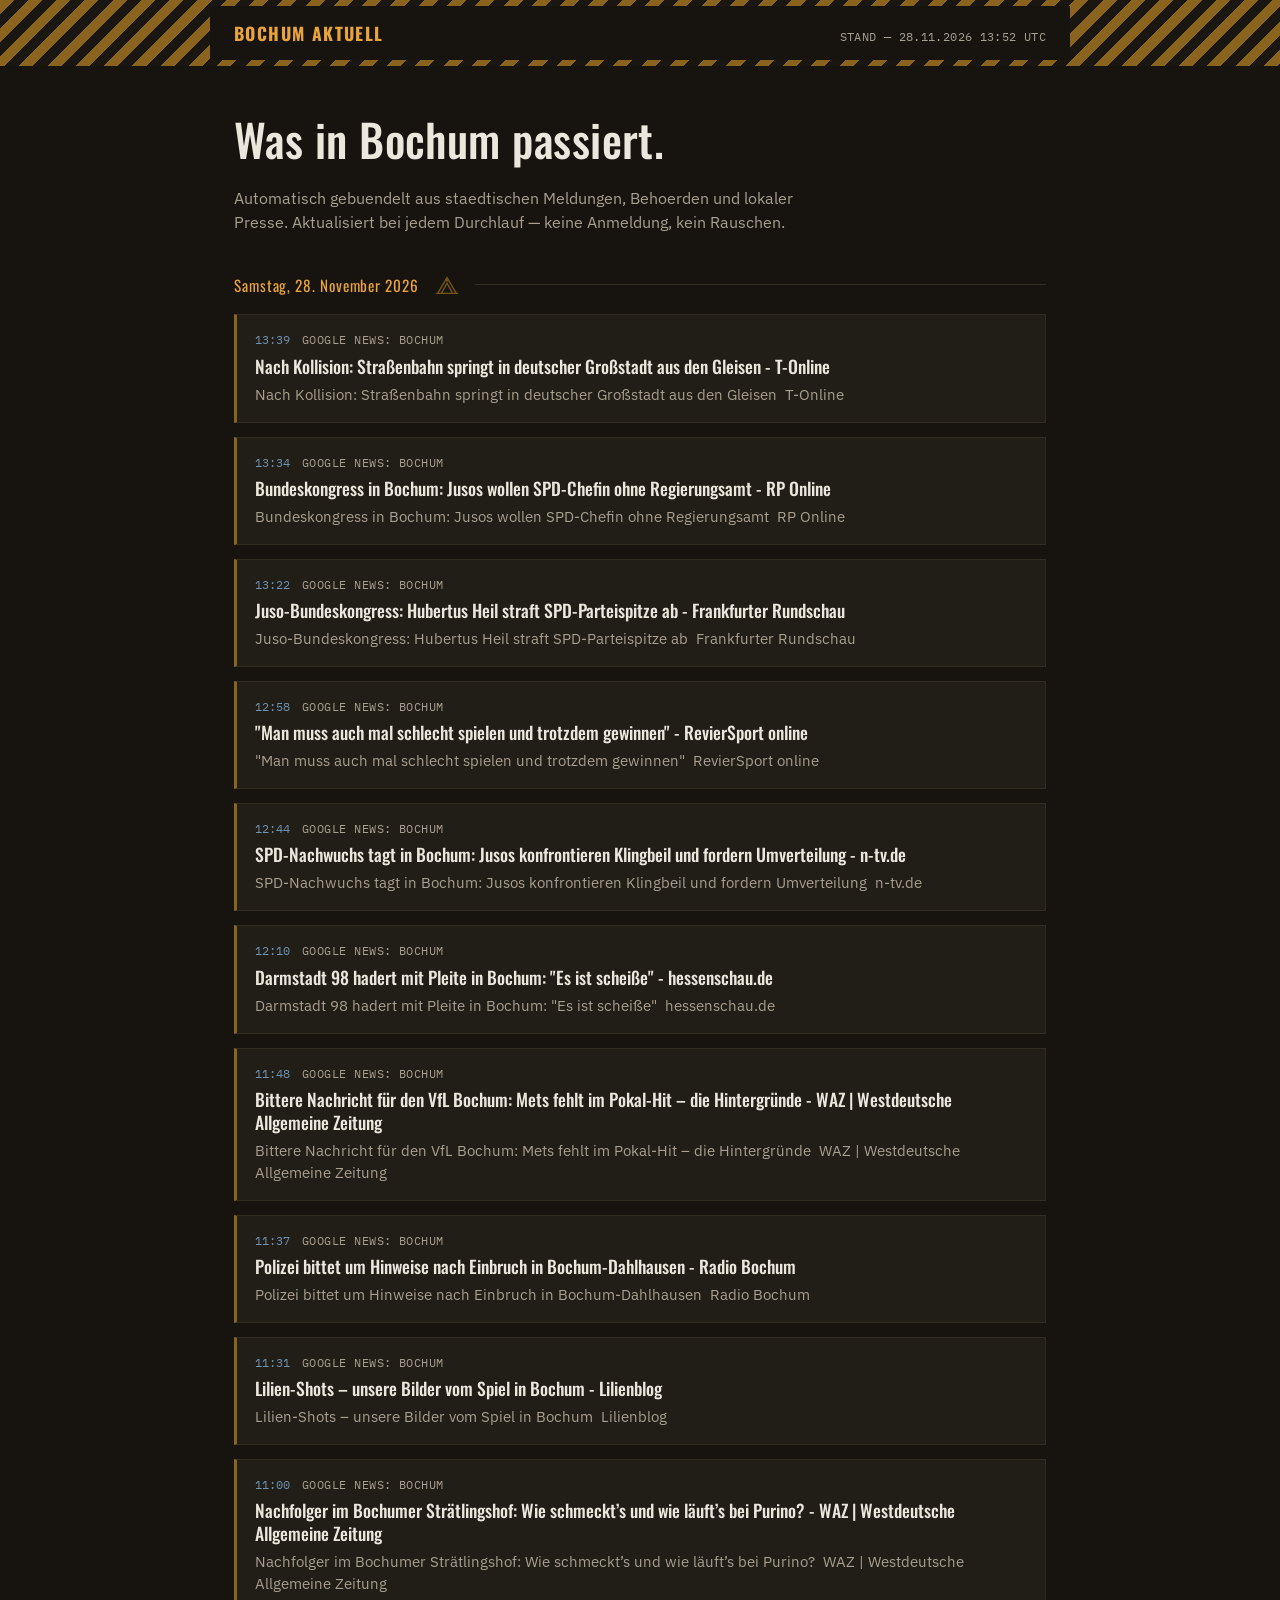
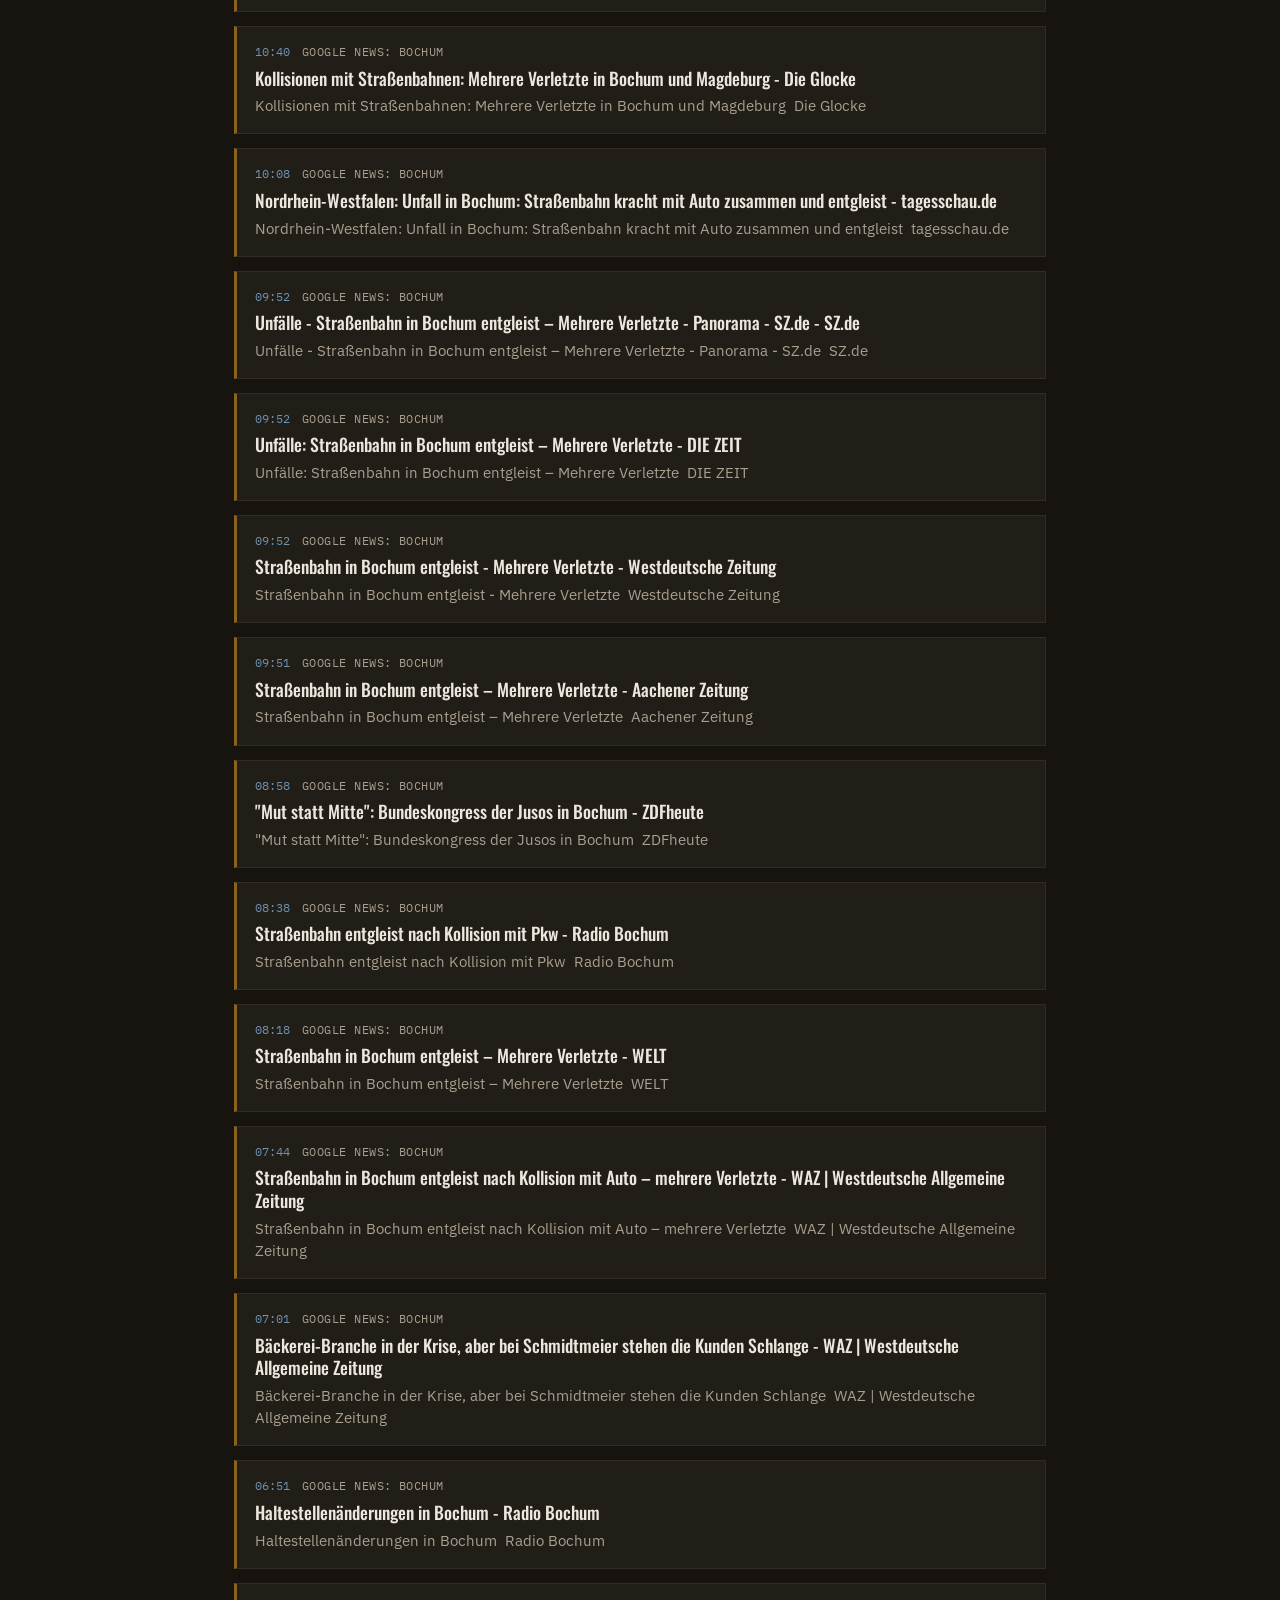
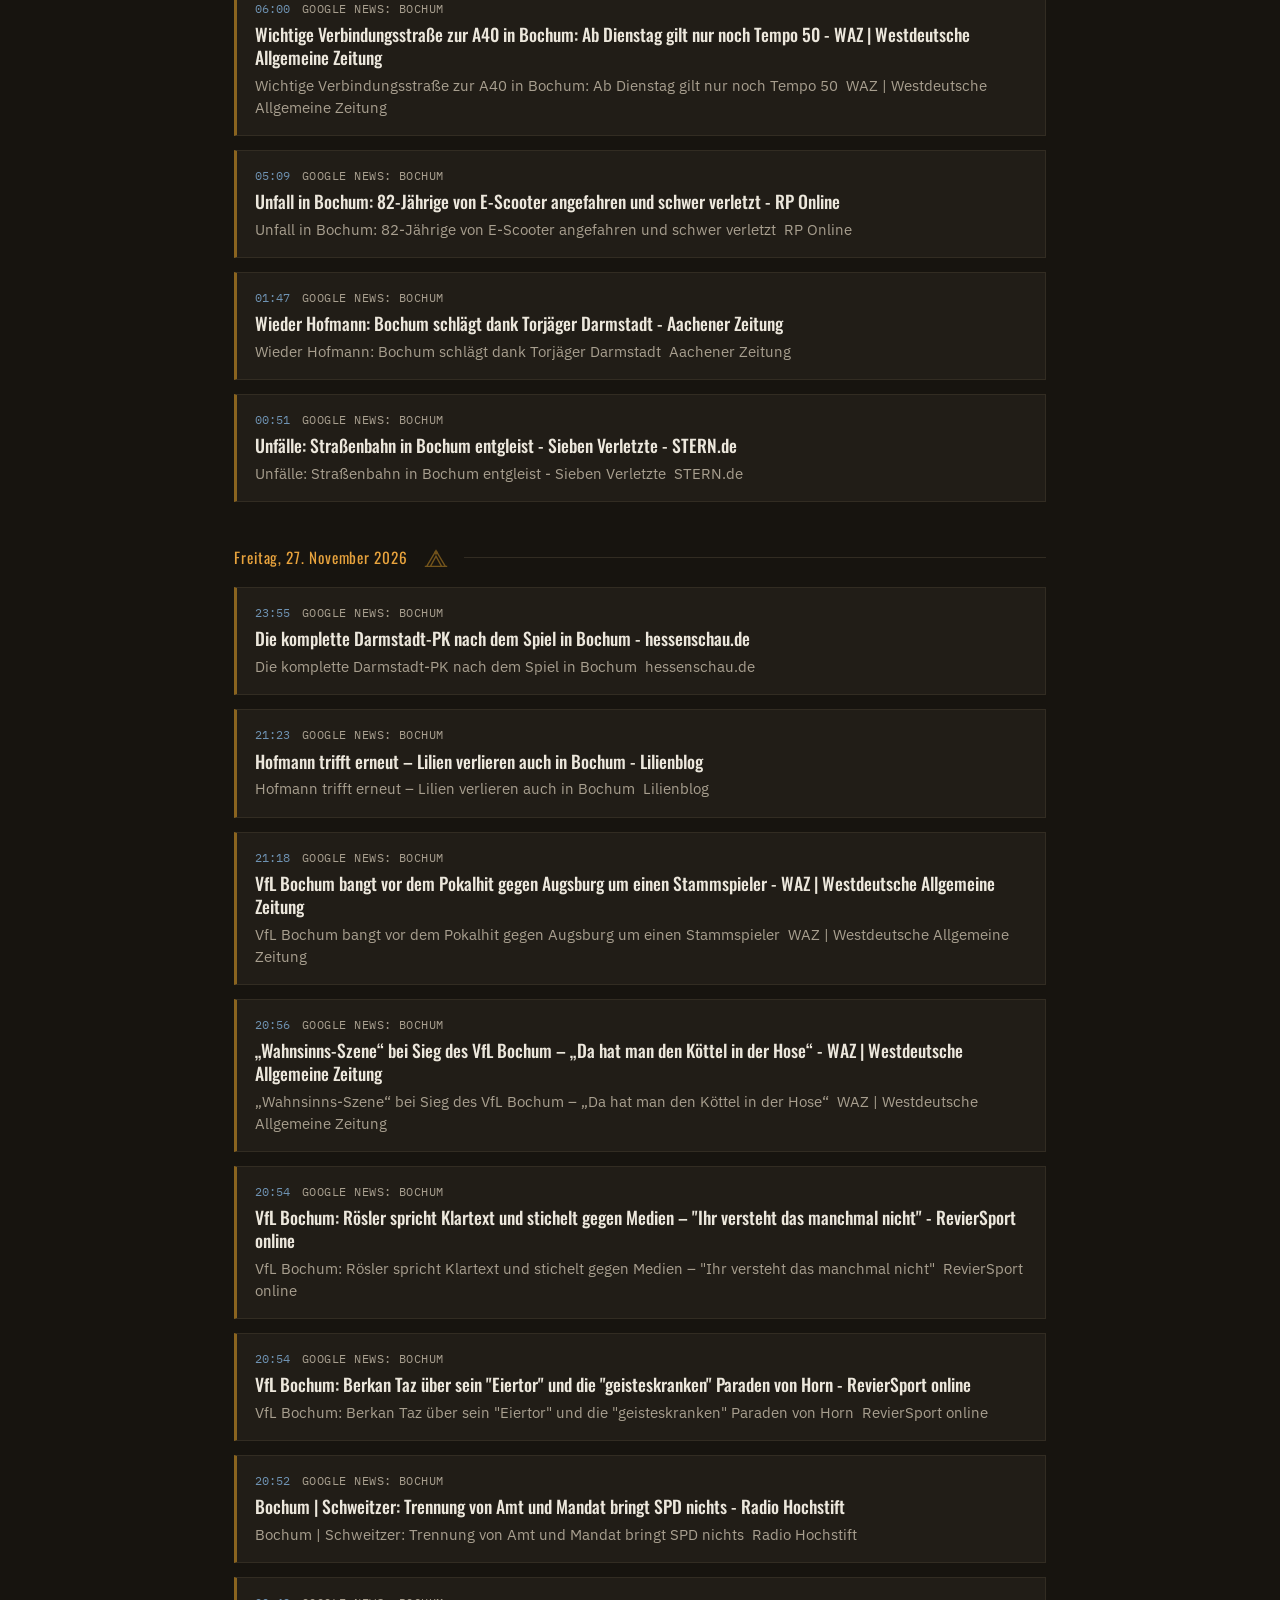
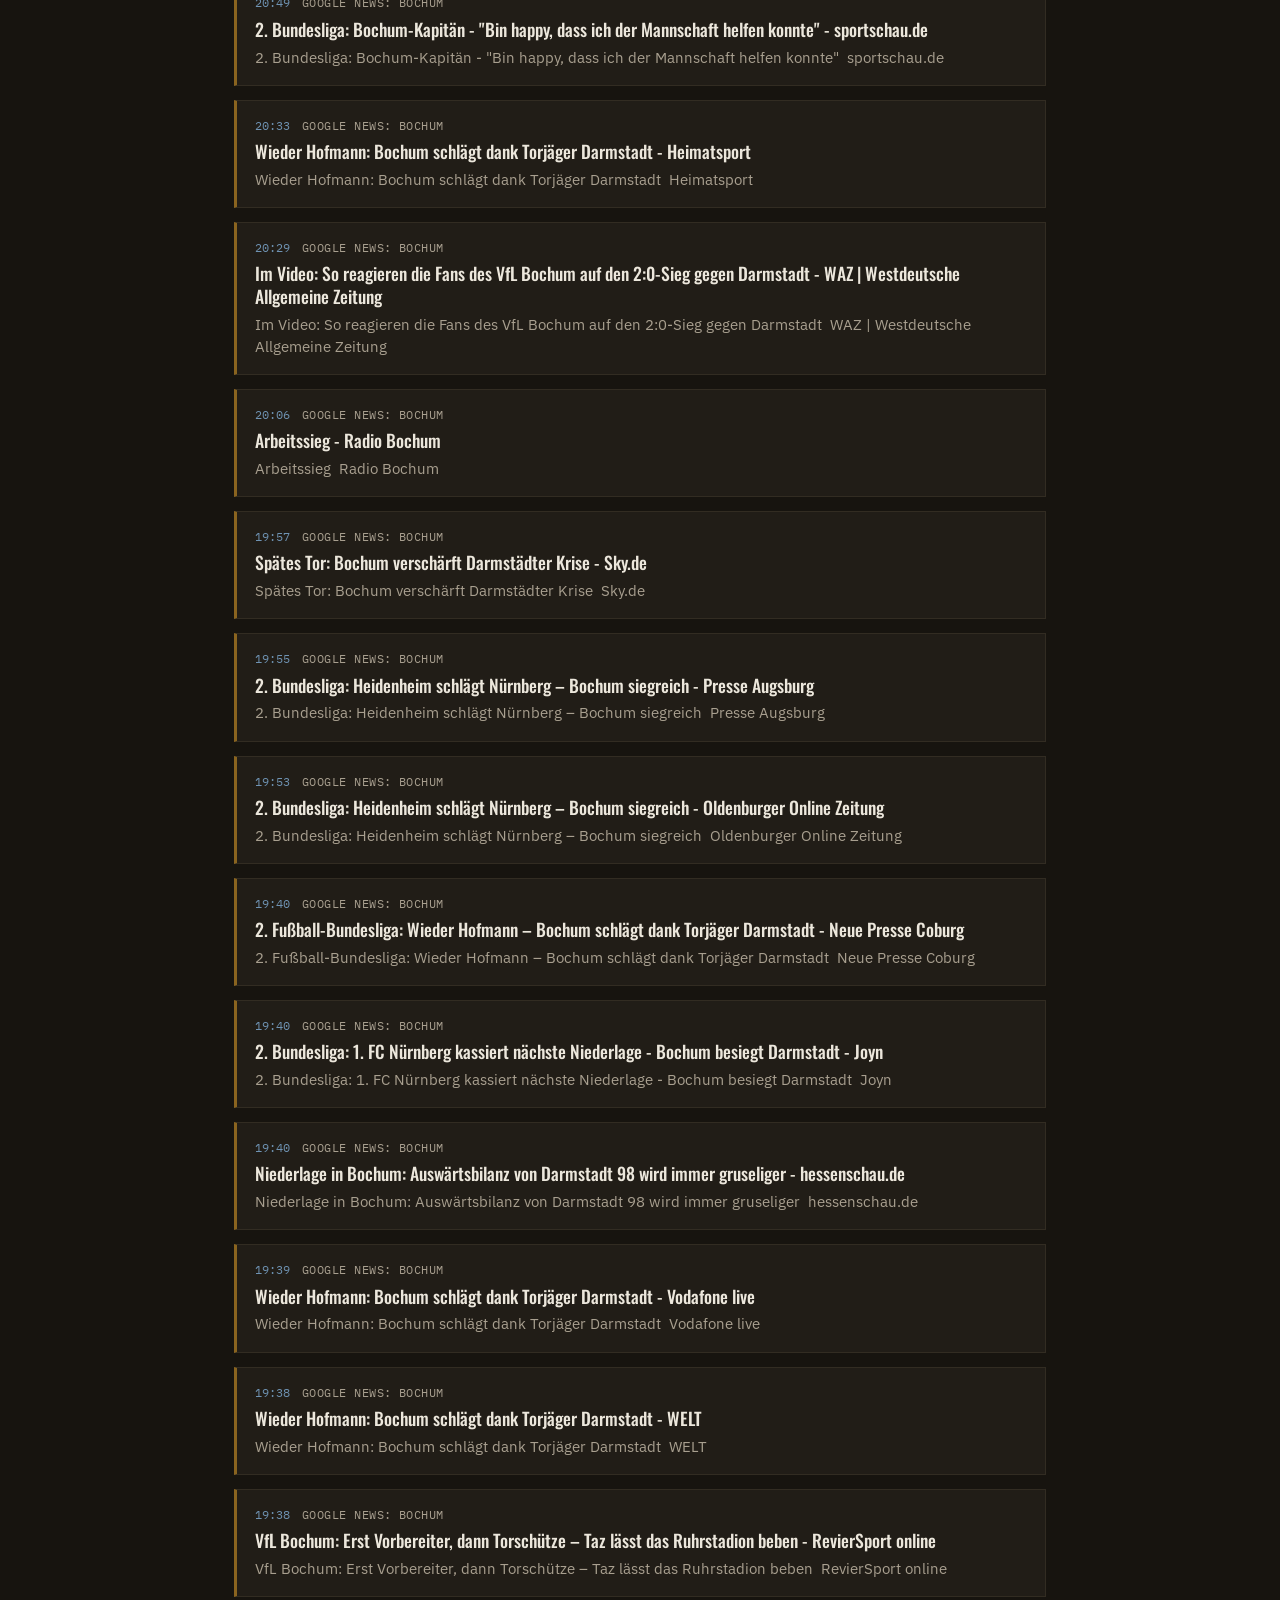
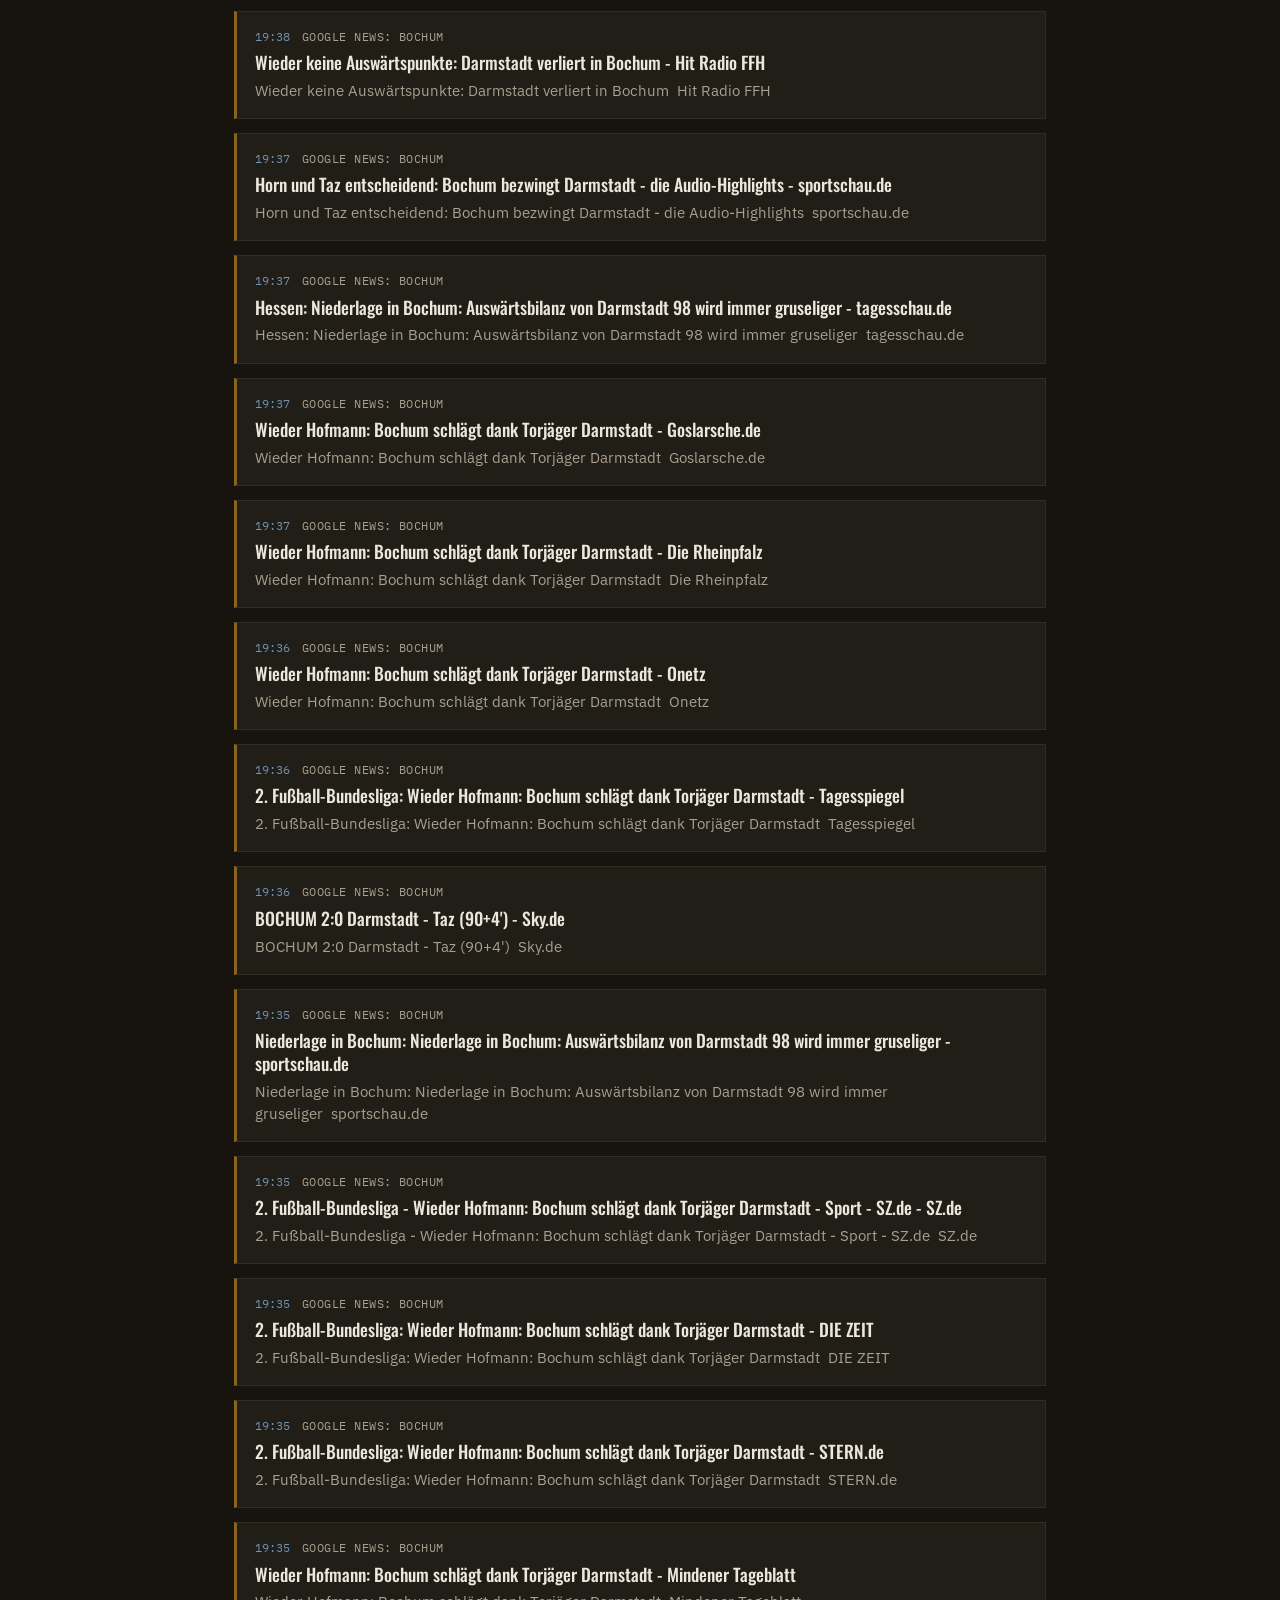
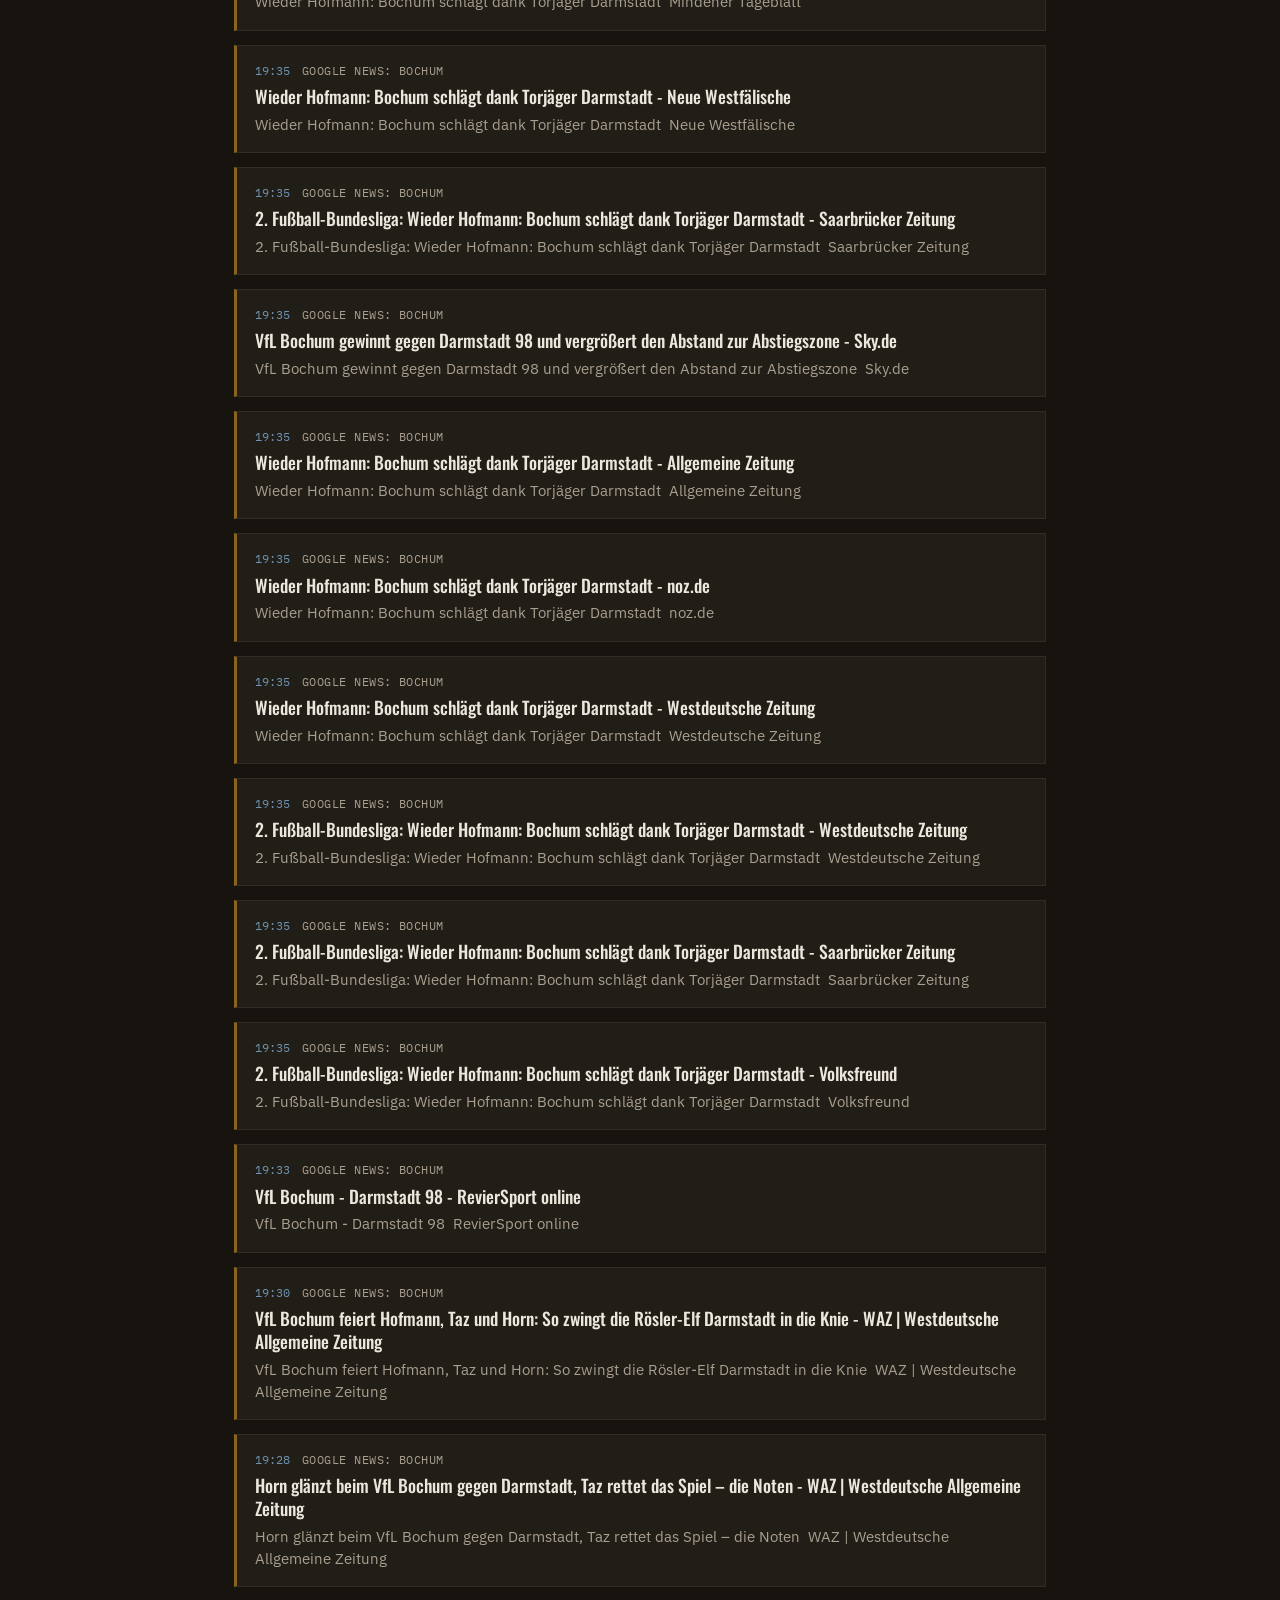
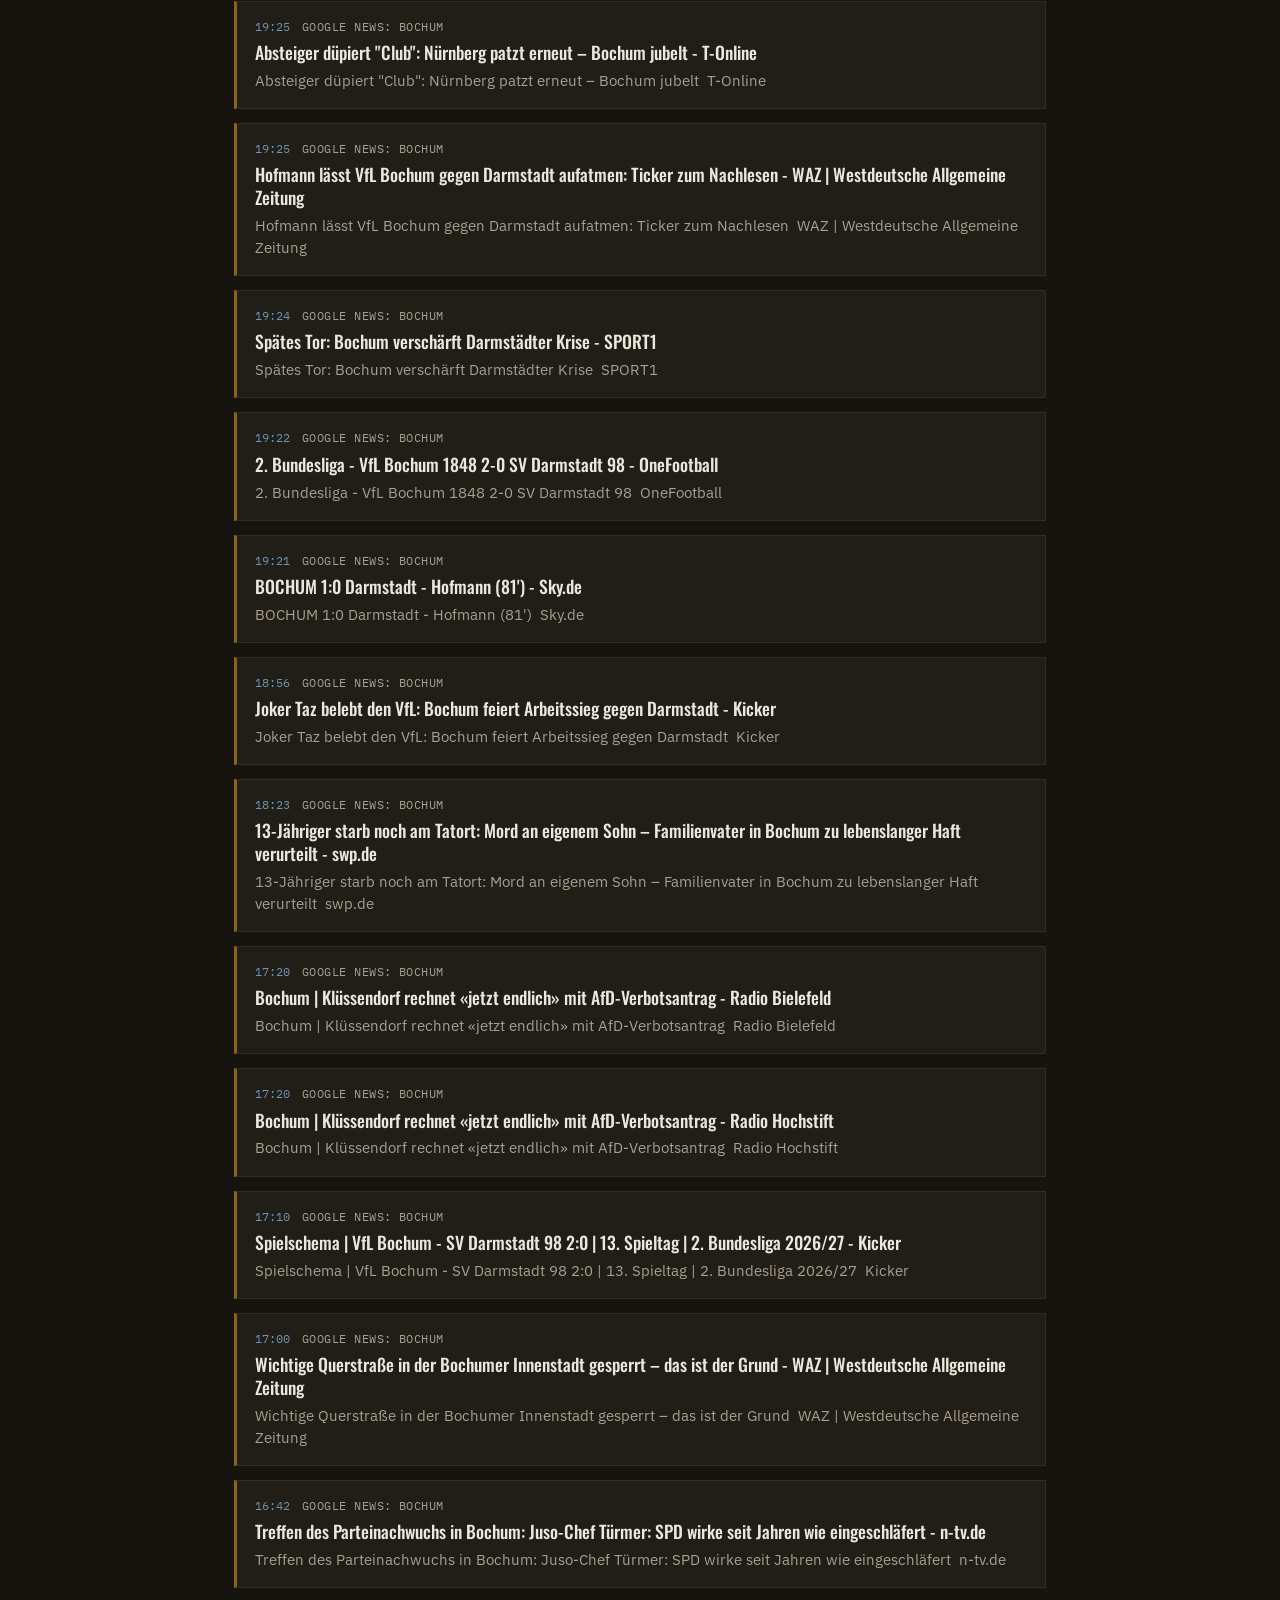
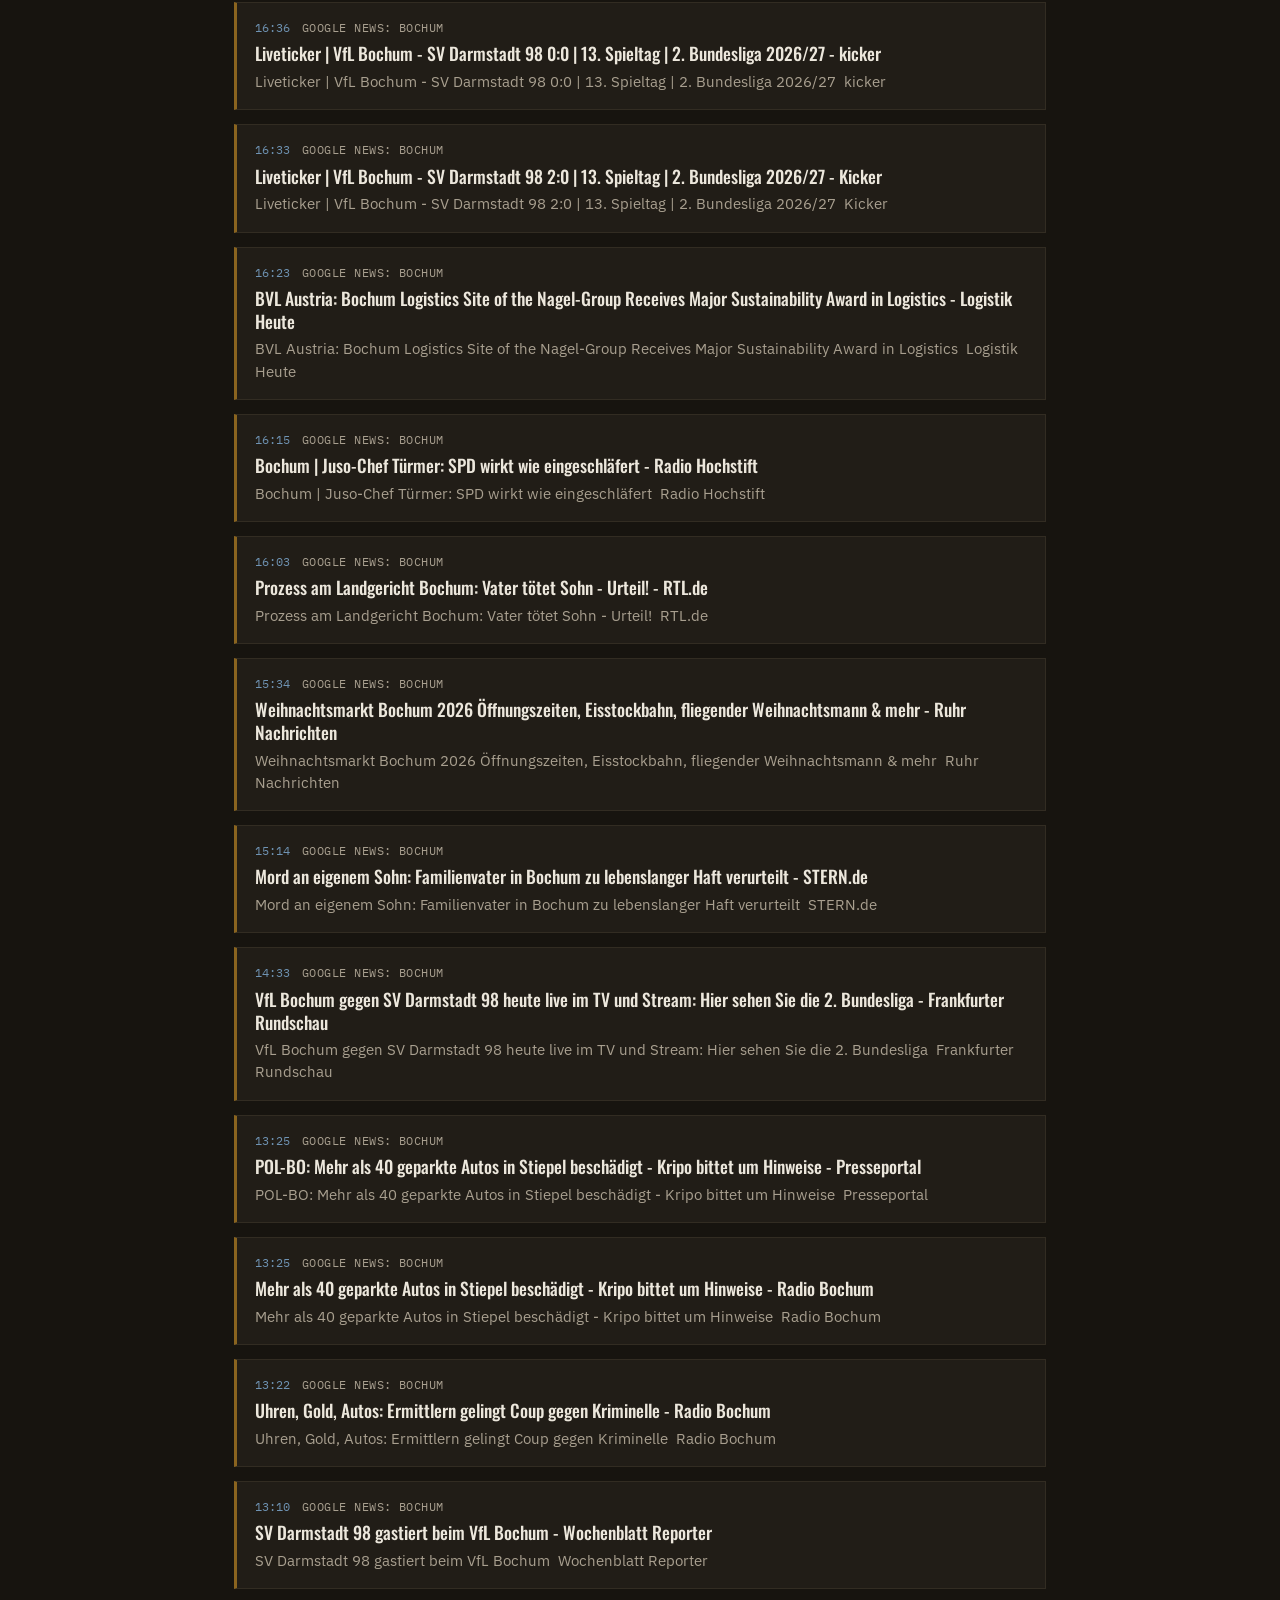
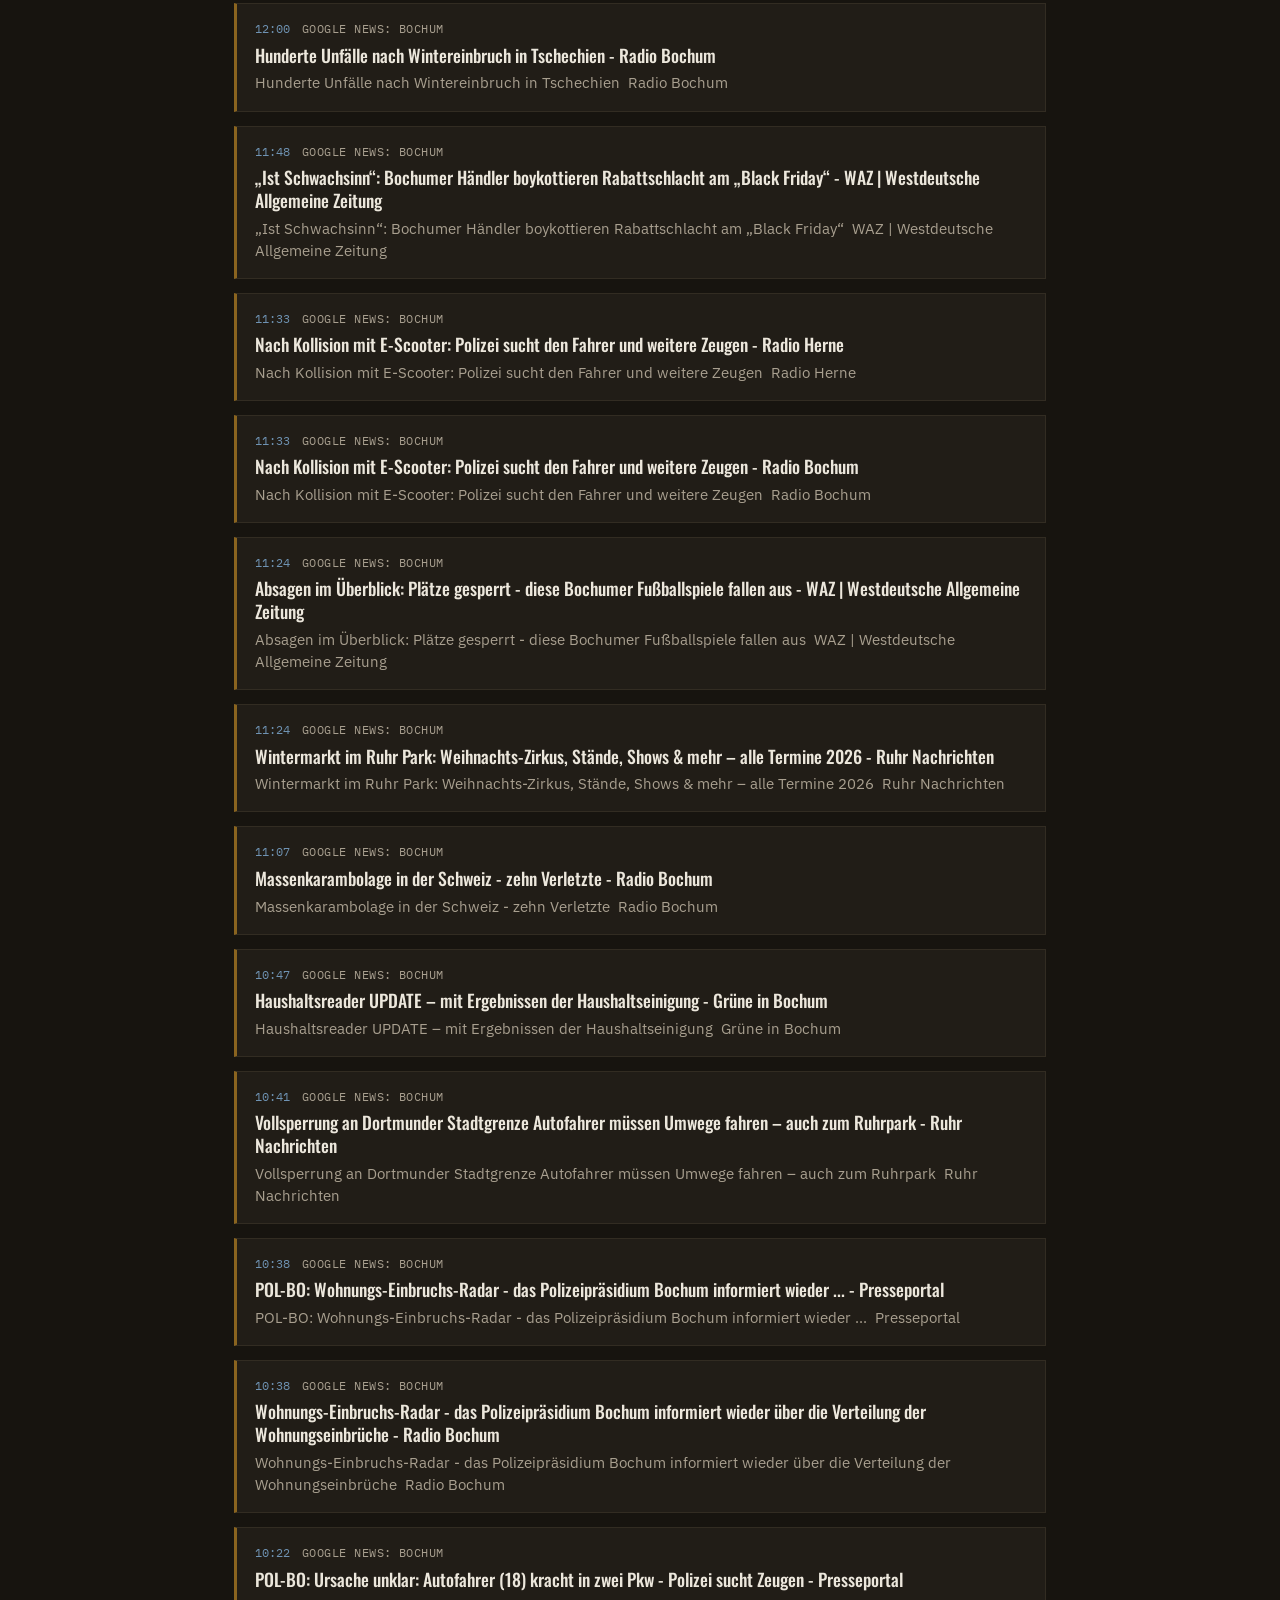
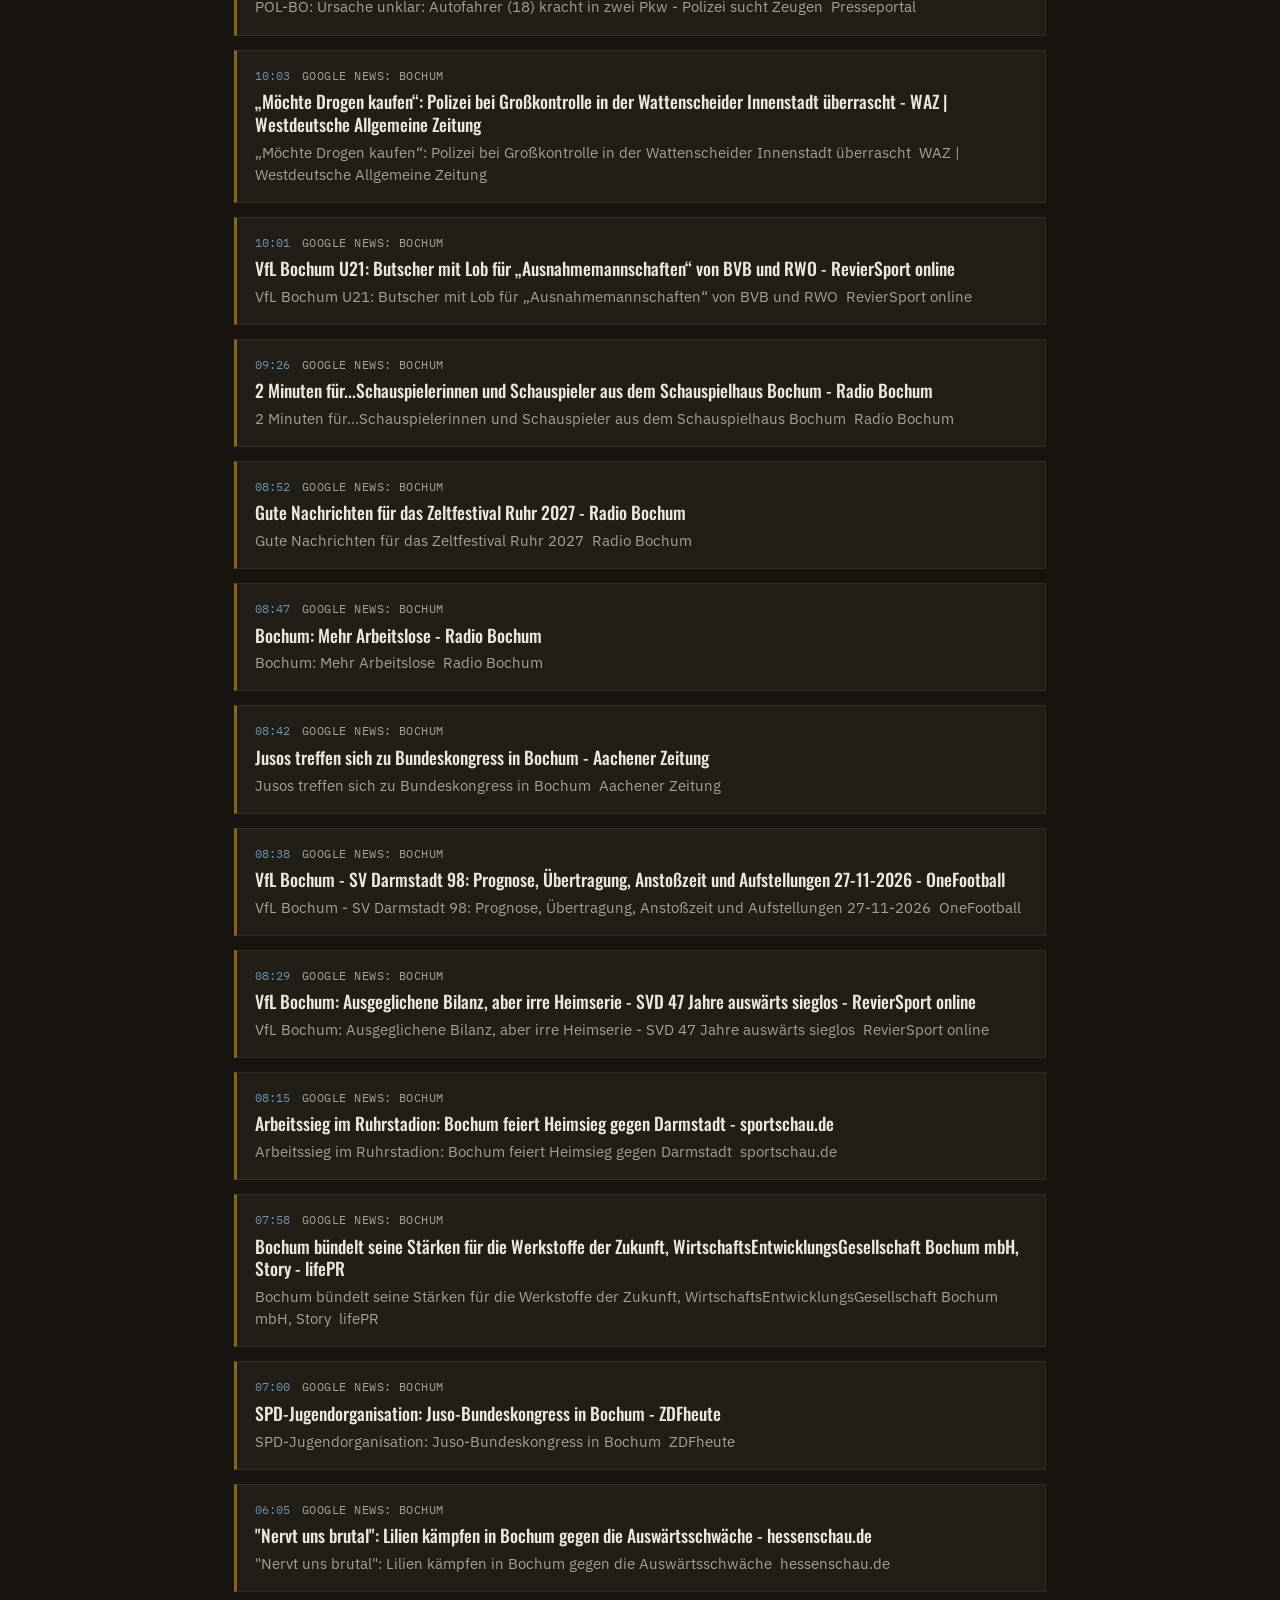
==== commit b4a2bf08: "Haberleri guncelle: 2026-11-28 13:52 UTC" ====
--- a/docs/index.html
+++ b/docs/index.html
@@ -14,7 +14,7 @@
 <header class="shift-board">
   <div class="shift-board-inner">
     <span class="shift-label">BOCHUM AKTUELL</span>
-    <span class="shift-status">STAND&nbsp;&mdash;&nbsp;27.11.2026 23:12 UTC</span>
+    <span class="shift-status">STAND&nbsp;&mdash;&nbsp;28.11.2026 13:52 UTC</span>
   </div>
 </header>
 
@@ -25,6 +25,253 @@
   </div>
 
   
+<section class="day-group">
+  <div class="day-divider">
+    <span class="day-label">Samstag, 28. November 2026</span>
+    <svg class="headframe" viewBox="0 0 60 40" aria-hidden="true">
+      <path d="M10 38 L30 4 L50 38 M18 38 L30 16 L42 38 M6 38 H54" />
+      <circle cx="30" cy="9" r="2.4" />
+    </svg>
+  </div>
+  <div class="card-grid">
+    
+<article class="card">
+  <div class="card-meta">
+    <span class="card-time">13:39</span>
+    <span class="card-source">Google News: Bochum</span>
+  </div>
+  <h3 class="card-title"><a href="https://news.google.com/rss/articles/[base64]?oc=5" target="_blank" rel="noopener">Nach Kollision: Straßenbahn springt in deutscher Großstadt aus den Gleisen - T-Online</a></h3>
+  <p class="card-summary">Nach Kollision: Straßenbahn springt in deutscher Großstadt aus den Gleisen&nbsp;&nbsp;T-Online</p>
+</article>
+
+<article class="card">
+  <div class="card-meta">
+    <span class="card-time">13:34</span>
+    <span class="card-source">Google News: Bochum</span>
+  </div>
+  <h3 class="card-title"><a href="https://news.google.com/rss/articles/[base64]?oc=5" target="_blank" rel="noopener">Bundeskongress in Bochum: Jusos wollen SPD-Chefin ohne Regierungsamt - RP Online</a></h3>
+  <p class="card-summary">Bundeskongress in Bochum: Jusos wollen SPD-Chefin ohne Regierungsamt&nbsp;&nbsp;RP Online</p>
+</article>
+
+<article class="card">
+  <div class="card-meta">
+    <span class="card-time">13:22</span>
+    <span class="card-source">Google News: Bochum</span>
+  </div>
+  <h3 class="card-title"><a href="https://news.google.com/rss/articles/[base64]?oc=5" target="_blank" rel="noopener">Juso-Bundeskongress: Hubertus Heil straft SPD-Parteispitze ab - Frankfurter Rundschau</a></h3>
+  <p class="card-summary">Juso-Bundeskongress: Hubertus Heil straft SPD-Parteispitze ab&nbsp;&nbsp;Frankfurter Rundschau</p>
+</article>
+
+<article class="card">
+  <div class="card-meta">
+    <span class="card-time">12:58</span>
+    <span class="card-source">Google News: Bochum</span>
+  </div>
+  <h3 class="card-title"><a href="https://news.google.com/rss/articles/[base64]?oc=5" target="_blank" rel="noopener">"Man muss auch mal schlecht spielen und trotzdem gewinnen" - RevierSport online</a></h3>
+  <p class="card-summary">"Man muss auch mal schlecht spielen und trotzdem gewinnen"&nbsp;&nbsp;RevierSport online</p>
+</article>
+
+<article class="card">
+  <div class="card-meta">
+    <span class="card-time">12:44</span>
+    <span class="card-source">Google News: Bochum</span>
+  </div>
+  <h3 class="card-title"><a href="https://news.google.com/rss/articles/[base64]?oc=5" target="_blank" rel="noopener">SPD-Nachwuchs tagt in Bochum: Jusos konfrontieren Klingbeil und fordern Umverteilung - n-tv.de</a></h3>
+  <p class="card-summary">SPD-Nachwuchs tagt in Bochum: Jusos konfrontieren Klingbeil und fordern Umverteilung&nbsp;&nbsp;n-tv.de</p>
+</article>
+
+<article class="card">
+  <div class="card-meta">
+    <span class="card-time">12:10</span>
+    <span class="card-source">Google News: Bochum</span>
+  </div>
+  <h3 class="card-title"><a href="https://news.google.com/rss/articles/[base64]?oc=5" target="_blank" rel="noopener">Darmstadt 98 hadert mit Pleite in Bochum: "Es ist scheiße" - hessenschau.de</a></h3>
+  <p class="card-summary">Darmstadt 98 hadert mit Pleite in Bochum: "Es ist scheiße"&nbsp;&nbsp;hessenschau.de</p>
+</article>
+
+<article class="card">
+  <div class="card-meta">
+    <span class="card-time">11:48</span>
+    <span class="card-source">Google News: Bochum</span>
+  </div>
+  <h3 class="card-title"><a href="https://news.google.com/rss/articles/[base64]?oc=5" target="_blank" rel="noopener">Bittere Nachricht für den VfL Bochum: Mets fehlt im Pokal-Hit – die Hintergründe - WAZ | Westdeutsche Allgemeine Zeitung</a></h3>
+  <p class="card-summary">Bittere Nachricht für den VfL Bochum: Mets fehlt im Pokal-Hit – die Hintergründe&nbsp;&nbsp;WAZ | Westdeutsche Allgemeine Zeitung</p>
+</article>
+
+<article class="card">
+  <div class="card-meta">
+    <span class="card-time">11:37</span>
+    <span class="card-source">Google News: Bochum</span>
+  </div>
+  <h3 class="card-title"><a href="https://news.google.com/rss/articles/CBMijwFBVV95cUxONzNCUGxjQW1ScmQyeEpGTjhGdXRGellNaDhTdTJnamo2MEd6OFpVSG92T2hMdmxlVlA4VzBkci13NjJEeDZBVnpXQTRRNnFNem40ZzhKaklrcVJZc21DOFJMaGdKdTlSY2JsVGg2OGpJTDFXajU3RC1pRjVYYnVzNmktVWtWcWR4MWYtQjB4UQ?oc=5" target="_blank" rel="noopener">Polizei bittet um Hinweise nach Einbruch in Bochum-Dahlhausen - Radio Bochum</a></h3>
+  <p class="card-summary">Polizei bittet um Hinweise nach Einbruch in Bochum-Dahlhausen&nbsp;&nbsp;Radio Bochum</p>
+</article>
+
+<article class="card">
+  <div class="card-meta">
+    <span class="card-time">11:31</span>
+    <span class="card-source">Google News: Bochum</span>
+  </div>
+  <h3 class="card-title"><a href="https://news.google.com/rss/articles/[base64]?oc=5" target="_blank" rel="noopener">Lilien-Shots – unsere Bilder vom Spiel in Bochum - Lilienblog</a></h3>
+  <p class="card-summary">Lilien-Shots – unsere Bilder vom Spiel in Bochum&nbsp;&nbsp;Lilienblog</p>
+</article>
+
+<article class="card">
+  <div class="card-meta">
+    <span class="card-time">11:00</span>
+    <span class="card-source">Google News: Bochum</span>
+  </div>
+  <h3 class="card-title"><a href="https://news.google.com/rss/articles/[base64]?oc=5" target="_blank" rel="noopener">Nachfolger im Bochumer Strätlingshof: Wie schmeckt’s und wie läuft’s bei Purino? - WAZ | Westdeutsche Allgemeine Zeitung</a></h3>
+  <p class="card-summary">Nachfolger im Bochumer Strätlingshof: Wie schmeckt’s und wie läuft’s bei Purino?&nbsp;&nbsp;WAZ | Westdeutsche Allgemeine Zeitung</p>
+</article>
+
+<article class="card">
+  <div class="card-meta">
+    <span class="card-time">10:40</span>
+    <span class="card-source">Google News: Bochum</span>
+  </div>
+  <h3 class="card-title"><a href="https://news.google.com/rss/articles/[base64]?oc=5" target="_blank" rel="noopener">Kollisionen mit Straßenbahnen: Mehrere Verletzte in Bochum und Magdeburg - Die Glocke</a></h3>
+  <p class="card-summary">Kollisionen mit Straßenbahnen: Mehrere Verletzte in Bochum und Magdeburg&nbsp;&nbsp;Die Glocke</p>
+</article>
+
+<article class="card">
+  <div class="card-meta">
+    <span class="card-time">10:08</span>
+    <span class="card-source">Google News: Bochum</span>
+  </div>
+  <h3 class="card-title"><a href="https://news.google.com/rss/articles/[base64]?oc=5" target="_blank" rel="noopener">Nordrhein-Westfalen: Unfall in Bochum: Straßenbahn kracht mit Auto zusammen und entgleist - tagesschau.de</a></h3>
+  <p class="card-summary">Nordrhein-Westfalen: Unfall in Bochum: Straßenbahn kracht mit Auto zusammen und entgleist&nbsp;&nbsp;tagesschau.de</p>
+</article>
+
+<article class="card">
+  <div class="card-meta">
+    <span class="card-time">09:52</span>
+    <span class="card-source">Google News: Bochum</span>
+  </div>
+  <h3 class="card-title"><a href="https://news.google.com/rss/articles/[base64]?oc=5" target="_blank" rel="noopener">Unfälle - Straßenbahn in Bochum entgleist – Mehrere Verletzte - Panorama - SZ.de - SZ.de</a></h3>
+  <p class="card-summary">Unfälle - Straßenbahn in Bochum entgleist – Mehrere Verletzte - Panorama - SZ.de&nbsp;&nbsp;SZ.de</p>
+</article>
+
+<article class="card">
+  <div class="card-meta">
+    <span class="card-time">09:52</span>
+    <span class="card-source">Google News: Bochum</span>
+  </div>
+  <h3 class="card-title"><a href="https://news.google.com/rss/articles/CBMijgFBVV95cUxOcURySTRsYlJreXVtbGFUWHFQX2VkR0YwdEdiN09JclNCa0hhSGhWVVRCeDVVbll4dzRZNWlPTlY4RHdvTHlBaDR4TGgzZk9mQ0lJaVFkTHhieUJfeUlrVGw1S0I4LWl3aHJhUFdRVWZKYnJ6YzBITG93SHRVc2N4eE5Jb2xvdGpROUpwVzFB?oc=5" target="_blank" rel="noopener">Unfälle: Straßenbahn in Bochum entgleist – Mehrere Verletzte - DIE ZEIT</a></h3>
+  <p class="card-summary">Unfälle: Straßenbahn in Bochum entgleist – Mehrere Verletzte&nbsp;&nbsp;DIE ZEIT</p>
+</article>
+
+<article class="card">
+  <div class="card-meta">
+    <span class="card-time">09:52</span>
+    <span class="card-source">Google News: Bochum</span>
+  </div>
+  <h3 class="card-title"><a href="https://news.google.com/rss/articles/CBMijwFBVV95cUxPTjVfUEFrazBjcHYtblZjZWJfNFVGeWlGY2dpVXFNX2lhNDFicjBSMDV6d1l3a0RPZTk5QU9BcnBzSnF1aUZSSm8tak1ITzU3Mkhma0tSbXlTdjNKNWoybktPQmIyZkt5cXQwRnlwdmRzMmRITTh3SlM5bldLTnFQSGIwcFdBS0tkVU9mbS1xQQ?oc=5" target="_blank" rel="noopener">Straßenbahn in Bochum entgleist - Mehrere Verletzte - Westdeutsche Zeitung</a></h3>
+  <p class="card-summary">Straßenbahn in Bochum entgleist - Mehrere Verletzte&nbsp;&nbsp;Westdeutsche Zeitung</p>
+</article>
+
+<article class="card">
+  <div class="card-meta">
+    <span class="card-time">09:51</span>
+    <span class="card-source">Google News: Bochum</span>
+  </div>
+  <h3 class="card-title"><a href="https://news.google.com/rss/articles/[base64]?oc=5" target="_blank" rel="noopener">Straßenbahn in Bochum entgleist – Mehrere Verletzte - Aachener Zeitung</a></h3>
+  <p class="card-summary">Straßenbahn in Bochum entgleist – Mehrere Verletzte&nbsp;&nbsp;Aachener Zeitung</p>
+</article>
+
+<article class="card">
+  <div class="card-meta">
+    <span class="card-time">08:58</span>
+    <span class="card-source">Google News: Bochum</span>
+  </div>
+  <h3 class="card-title"><a href="https://news.google.com/rss/articles/[base64]?oc=5" target="_blank" rel="noopener">"Mut statt Mitte": Bundeskongress der Jusos in Bochum - ZDFheute</a></h3>
+  <p class="card-summary">"Mut statt Mitte": Bundeskongress der Jusos in Bochum&nbsp;&nbsp;ZDFheute</p>
+</article>
+
+<article class="card">
+  <div class="card-meta">
+    <span class="card-time">08:38</span>
+    <span class="card-source">Google News: Bochum</span>
+  </div>
+  <h3 class="card-title"><a href="https://news.google.com/rss/articles/[base64]?oc=5" target="_blank" rel="noopener">Straßenbahn entgleist nach Kollision mit Pkw - Radio Bochum</a></h3>
+  <p class="card-summary">Straßenbahn entgleist nach Kollision mit Pkw&nbsp;&nbsp;Radio Bochum</p>
+</article>
+
+<article class="card">
+  <div class="card-meta">
+    <span class="card-time">08:18</span>
+    <span class="card-source">Google News: Bochum</span>
+  </div>
+  <h3 class="card-title"><a href="https://news.google.com/rss/articles/[base64]?oc=5" target="_blank" rel="noopener">Straßenbahn in Bochum entgleist – Mehrere Verletzte - WELT</a></h3>
+  <p class="card-summary">Straßenbahn in Bochum entgleist – Mehrere Verletzte&nbsp;&nbsp;WELT</p>
+</article>
+
+<article class="card">
+  <div class="card-meta">
+    <span class="card-time">07:44</span>
+    <span class="card-source">Google News: Bochum</span>
+  </div>
+  <h3 class="card-title"><a href="https://news.google.com/rss/articles/[base64]?oc=5" target="_blank" rel="noopener">Straßenbahn in Bochum entgleist nach Kollision mit Auto – mehrere Verletzte - WAZ | Westdeutsche Allgemeine Zeitung</a></h3>
+  <p class="card-summary">Straßenbahn in Bochum entgleist nach Kollision mit Auto – mehrere Verletzte&nbsp;&nbsp;WAZ | Westdeutsche Allgemeine Zeitung</p>
+</article>
+
+<article class="card">
+  <div class="card-meta">
+    <span class="card-time">07:01</span>
+    <span class="card-source">Google News: Bochum</span>
+  </div>
+  <h3 class="card-title"><a href="https://news.google.com/rss/articles/[base64]?oc=5" target="_blank" rel="noopener">Bäckerei-Branche in der Krise, aber bei Schmidtmeier stehen die Kunden Schlange - WAZ | Westdeutsche Allgemeine Zeitung</a></h3>
+  <p class="card-summary">Bäckerei-Branche in der Krise, aber bei Schmidtmeier stehen die Kunden Schlange&nbsp;&nbsp;WAZ | Westdeutsche Allgemeine Zeitung</p>
+</article>
+
+<article class="card">
+  <div class="card-meta">
+    <span class="card-time">06:51</span>
+    <span class="card-source">Google News: Bochum</span>
+  </div>
+  <h3 class="card-title"><a href="https://news.google.com/rss/articles/CBMiggFBVV95cUxPeFdrNTVFU2lFM3hia1c2S3ZOQzBMNS1kMEtWNnRibkJpVVM3WjZoX2lYVmZ5LVoyNGhhT0liZEJpZFdHZVRQZmdadnlzSlg4NWlMOElNdV96MXFJTUZfdFdNQnFlT1ZnUGExX0s0V0Q2UXZleGdnTlJ5YUpsUnBxcjhB?oc=5" target="_blank" rel="noopener">Haltestellenänderungen in Bochum - Radio Bochum</a></h3>
+  <p class="card-summary">Haltestellenänderungen in Bochum&nbsp;&nbsp;Radio Bochum</p>
+</article>
+
+<article class="card">
+  <div class="card-meta">
+    <span class="card-time">06:00</span>
+    <span class="card-source">Google News: Bochum</span>
+  </div>
+  <h3 class="card-title"><a href="https://news.google.com/rss/articles/[base64]?oc=5" target="_blank" rel="noopener">Wichtige Verbindungsstraße zur A40 in Bochum: Ab Dienstag gilt nur noch Tempo 50 - WAZ | Westdeutsche Allgemeine Zeitung</a></h3>
+  <p class="card-summary">Wichtige Verbindungsstraße zur A40 in Bochum: Ab Dienstag gilt nur noch Tempo 50&nbsp;&nbsp;WAZ | Westdeutsche Allgemeine Zeitung</p>
+</article>
+
+<article class="card">
+  <div class="card-meta">
+    <span class="card-time">05:09</span>
+    <span class="card-source">Google News: Bochum</span>
+  </div>
+  <h3 class="card-title"><a href="https://news.google.com/rss/articles/[base64]?oc=5" target="_blank" rel="noopener">Unfall in Bochum: 82-Jährige von E-Scooter angefahren und schwer verletzt - RP Online</a></h3>
+  <p class="card-summary">Unfall in Bochum: 82-Jährige von E-Scooter angefahren und schwer verletzt&nbsp;&nbsp;RP Online</p>
+</article>
+
+<article class="card">
+  <div class="card-meta">
+    <span class="card-time">01:47</span>
+    <span class="card-source">Google News: Bochum</span>
+  </div>
+  <h3 class="card-title"><a href="https://news.google.com/rss/articles/[base64]?oc=5" target="_blank" rel="noopener">Wieder Hofmann: Bochum schlägt dank Torjäger Darmstadt - Aachener Zeitung</a></h3>
+  <p class="card-summary">Wieder Hofmann: Bochum schlägt dank Torjäger Darmstadt&nbsp;&nbsp;Aachener Zeitung</p>
+</article>
+
+<article class="card">
+  <div class="card-meta">
+    <span class="card-time">00:51</span>
+    <span class="card-source">Google News: Bochum</span>
+  </div>
+  <h3 class="card-title"><a href="https://news.google.com/rss/articles/[base64]?oc=5" target="_blank" rel="noopener">Unfälle: Straßenbahn in Bochum entgleist - Sieben Verletzte - STERN.de</a></h3>
+  <p class="card-summary">Unfälle: Straßenbahn in Bochum entgleist - Sieben Verletzte&nbsp;&nbsp;STERN.de</p>
+</article>
+
+  </div>
+</section>
+
 <section class="day-group">
   <div class="day-divider">
     <span class="day-label">Freitag, 27. November 2026</span>
@@ -37,6 +284,15 @@
     
 <article class="card">
   <div class="card-meta">
+    <span class="card-time">23:55</span>
+    <span class="card-source">Google News: Bochum</span>
+  </div>
+  <h3 class="card-title"><a href="https://news.google.com/rss/articles/[base64]?oc=5" target="_blank" rel="noopener">Die komplette Darmstadt-PK nach dem Spiel in Bochum - hessenschau.de</a></h3>
+  <p class="card-summary">Die komplette Darmstadt-PK nach dem Spiel in Bochum&nbsp;&nbsp;hessenschau.de</p>
+</article>
+
+<article class="card">
+  <div class="card-meta">
     <span class="card-time">21:23</span>
     <span class="card-source">Google News: Bochum</span>
   </div>
@@ -109,6 +365,15 @@
 
 <article class="card">
   <div class="card-meta">
+    <span class="card-time">20:29</span>
+    <span class="card-source">Google News: Bochum</span>
+  </div>
+  <h3 class="card-title"><a href="https://news.google.com/rss/articles/[base64]?oc=5" target="_blank" rel="noopener">Im Video: So reagieren die Fans des VfL Bochum auf den 2:0-Sieg gegen Darmstadt - WAZ | Westdeutsche Allgemeine Zeitung</a></h3>
+  <p class="card-summary">Im Video: So reagieren die Fans des VfL Bochum auf den 2:0-Sieg gegen Darmstadt&nbsp;&nbsp;WAZ | Westdeutsche Allgemeine Zeitung</p>
+</article>
+
+<article class="card">
+  <div class="card-meta">
     <span class="card-time">20:06</span>
     <span class="card-source">Google News: Bochum</span>
   </div>
@@ -127,6 +392,15 @@
 
 <article class="card">
   <div class="card-meta">
+    <span class="card-time">19:55</span>
+    <span class="card-source">Google News: Bochum</span>
+  </div>
+  <h3 class="card-title"><a href="https://news.google.com/rss/articles/CBMikAFBVV95cUxNcUNXcFNnd01vd3M2Zzk4SG1IcTdLNTd2czdfZmhOSkkyVGVKSERKZkVVbWJrSklobms0dmx0WUk1TC13TEFNYVhOSTc2SlozcXdfZWZPazBTek5fMGRQNTdET0FCZ2xCUFEwOEpmaXpqQTlVc05BM0VwRzJ4cXJiN0hSSzZYTHlNNmRxQlZEeU4?oc=5" target="_blank" rel="noopener">2. Bundesliga: Heidenheim schlägt Nürnberg – Bochum siegreich - Presse Augsburg</a></h3>
+  <p class="card-summary">2. Bundesliga: Heidenheim schlägt Nürnberg – Bochum siegreich&nbsp;&nbsp;Presse Augsburg</p>
+</article>
+
+<article class="card">
+  <div class="card-meta">
     <span class="card-time">19:53</span>
     <span class="card-source">Google News: Bochum</span>
   </div>
@@ -139,6 +413,15 @@
     <span class="card-time">19:40</span>
     <span class="card-source">Google News: Bochum</span>
   </div>
+  <h3 class="card-title"><a href="https://news.google.com/rss/articles/[base64]?oc=5" target="_blank" rel="noopener">2. Fußball-Bundesliga: Wieder Hofmann – Bochum schlägt dank Torjäger Darmstadt - Neue Presse Coburg</a></h3>
+  <p class="card-summary">2. Fußball-Bundesliga: Wieder Hofmann – Bochum schlägt dank Torjäger Darmstadt&nbsp;&nbsp;Neue Presse Coburg</p>
+</article>
+
+<article class="card">
+  <div class="card-meta">
+    <span class="card-time">19:40</span>
+    <span class="card-source">Google News: Bochum</span>
+  </div>
   <h3 class="card-title"><a href="https://news.google.com/rss/articles/[base64]?oc=5" target="_blank" rel="noopener">2. Bundesliga: 1. FC Nürnberg kassiert nächste Niederlage - Bochum besiegt Darmstadt - Joyn</a></h3>
   <p class="card-summary">2. Bundesliga: 1. FC Nürnberg kassiert nächste Niederlage - Bochum besiegt Darmstadt&nbsp;&nbsp;Joyn</p>
 </article>
@@ -154,6 +437,15 @@
 
 <article class="card">
   <div class="card-meta">
+    <span class="card-time">19:39</span>
+    <span class="card-source">Google News: Bochum</span>
+  </div>
+  <h3 class="card-title"><a href="https://news.google.com/rss/articles/[base64]?oc=5" target="_blank" rel="noopener">Wieder Hofmann: Bochum schlägt dank Torjäger Darmstadt - Vodafone live</a></h3>
+  <p class="card-summary">Wieder Hofmann: Bochum schlägt dank Torjäger Darmstadt&nbsp;&nbsp;Vodafone live</p>
+</article>
+
+<article class="card">
+  <div class="card-meta">
     <span class="card-time">19:38</span>
     <span class="card-source">Google News: Bochum</span>
   </div>
@@ -172,6 +464,15 @@
 
 <article class="card">
   <div class="card-meta">
+    <span class="card-time">19:38</span>
+    <span class="card-source">Google News: Bochum</span>
+  </div>
+  <h3 class="card-title"><a href="https://news.google.com/rss/articles/[base64]?oc=5" target="_blank" rel="noopener">Wieder keine Auswärtspunkte: Darmstadt verliert in Bochum - Hit Radio FFH</a></h3>
+  <p class="card-summary">Wieder keine Auswärtspunkte: Darmstadt verliert in Bochum&nbsp;&nbsp;Hit Radio FFH</p>
+</article>
+
+<article class="card">
+  <div class="card-meta">
     <span class="card-time">19:37</span>
     <span class="card-source">Google News: Bochum</span>
   </div>
@@ -199,6 +500,15 @@
 
 <article class="card">
   <div class="card-meta">
+    <span class="card-time">19:37</span>
+    <span class="card-source">Google News: Bochum</span>
+  </div>
+  <h3 class="card-title"><a href="https://news.google.com/rss/articles/[base64]?oc=5" target="_blank" rel="noopener">Wie­der Hof­mann: Bo­chum schlägt dank Tor­jä­ger Darm­stadt - Die Rheinpfalz</a></h3>
+  <p class="card-summary">Wie­der Hof­mann: Bo­chum schlägt dank Tor­jä­ger Darm­stadt&nbsp;&nbsp;Die Rheinpfalz</p>
+</article>
+
+<article class="card">
+  <div class="card-meta">
     <span class="card-time">19:36</span>
     <span class="card-source">Google News: Bochum</span>
   </div>
@@ -256,6 +566,33 @@
     <span class="card-time">19:35</span>
     <span class="card-source">Google News: Bochum</span>
   </div>
+  <h3 class="card-title"><a href="https://news.google.com/rss/articles/[base64]?oc=5" target="_blank" rel="noopener">2. Fußball-Bundesliga: Wieder Hofmann: Bochum schlägt dank Torjäger Darmstadt - STERN.de</a></h3>
+  <p class="card-summary">2. Fußball-Bundesliga: Wieder Hofmann: Bochum schlägt dank Torjäger Darmstadt&nbsp;&nbsp;STERN.de</p>
+</article>
+
+<article class="card">
+  <div class="card-meta">
+    <span class="card-time">19:35</span>
+    <span class="card-source">Google News: Bochum</span>
+  </div>
+  <h3 class="card-title"><a href="https://news.google.com/rss/articles/[base64]?oc=5" target="_blank" rel="noopener">Wieder Hofmann: Bochum schlägt dank Torjäger Darmstadt - Mindener Tageblatt</a></h3>
+  <p class="card-summary">Wieder Hofmann: Bochum schlägt dank Torjäger Darmstadt&nbsp;&nbsp;Mindener Tageblatt</p>
+</article>
+
+<article class="card">
+  <div class="card-meta">
+    <span class="card-time">19:35</span>
+    <span class="card-source">Google News: Bochum</span>
+  </div>
+  <h3 class="card-title"><a href="https://news.google.com/rss/articles/[base64]?oc=5" target="_blank" rel="noopener">Wieder Hofmann: Bochum schlägt dank Torjäger Darmstadt - Neue Westfälische</a></h3>
+  <p class="card-summary">Wieder Hofmann: Bochum schlägt dank Torjäger Darmstadt&nbsp;&nbsp;Neue Westfälische</p>
+</article>
+
+<article class="card">
+  <div class="card-meta">
+    <span class="card-time">19:35</span>
+    <span class="card-source">Google News: Bochum</span>
+  </div>
   <h3 class="card-title"><a href="https://news.google.com/rss/articles/[base64]?oc=5" target="_blank" rel="noopener">2. Fußball-Bundesliga: Wieder Hofmann: Bochum schlägt dank Torjäger Darmstadt - Saarbrücker Zeitung</a></h3>
   <p class="card-summary">2. Fußball-Bundesliga: Wieder Hofmann: Bochum schlägt dank Torjäger Darmstadt&nbsp;&nbsp;Saarbrücker Zeitung</p>
 </article>
@@ -316,6 +653,33 @@
 
 <article class="card">
   <div class="card-meta">
+    <span class="card-time">19:35</span>
+    <span class="card-source">Google News: Bochum</span>
+  </div>
+  <h3 class="card-title"><a href="https://news.google.com/rss/articles/[base64]?oc=5" target="_blank" rel="noopener">2. Fußball-Bundesliga: Wieder Hofmann: Bochum schlägt dank Torjäger Darmstadt - Volksfreund</a></h3>
+  <p class="card-summary">2. Fußball-Bundesliga: Wieder Hofmann: Bochum schlägt dank Torjäger Darmstadt&nbsp;&nbsp;Volksfreund</p>
+</article>
+
+<article class="card">
+  <div class="card-meta">
+    <span class="card-time">19:33</span>
+    <span class="card-source">Google News: Bochum</span>
+  </div>
+  <h3 class="card-title"><a href="https://news.google.com/rss/articles/CBMiY0FVX3lxTE90cTRCSE5kNkZ3Sl9yNmhjZEp0UHM4eVVOSU1LdnlmVDVucDd6V1JQNUZJTUFkSjRneXMyMldTbkw4MnFHcVVOdFJPTzF4eEh2bE84SE5yX3RzMUZfRG1LT1pmaw?oc=5" target="_blank" rel="noopener">VfL Bochum - Darmstadt 98 - RevierSport online</a></h3>
+  <p class="card-summary">VfL Bochum - Darmstadt 98&nbsp;&nbsp;RevierSport online</p>
+</article>
+
+<article class="card">
+  <div class="card-meta">
+    <span class="card-time">19:30</span>
+    <span class="card-source">Google News: Bochum</span>
+  </div>
+  <h3 class="card-title"><a href="https://news.google.com/rss/articles/[base64]?oc=5" target="_blank" rel="noopener">VfL Bochum feiert Hofmann, Taz und Horn: So zwingt die Rösler-Elf Darmstadt in die Knie - WAZ | Westdeutsche Allgemeine Zeitung</a></h3>
+  <p class="card-summary">VfL Bochum feiert Hofmann, Taz und Horn: So zwingt die Rösler-Elf Darmstadt in die Knie&nbsp;&nbsp;WAZ | Westdeutsche Allgemeine Zeitung</p>
+</article>
+
+<article class="card">
+  <div class="card-meta">
     <span class="card-time">19:28</span>
     <span class="card-source">Google News: Bochum</span>
   </div>
@@ -352,6 +716,15 @@
 
 <article class="card">
   <div class="card-meta">
+    <span class="card-time">19:22</span>
+    <span class="card-source">Google News: Bochum</span>
+  </div>
+  <h3 class="card-title"><a href="https://news.google.com/rss/articles/[base64]?oc=5" target="_blank" rel="noopener">2. Bundesliga - VfL Bochum 1848 2-0 SV Darmstadt 98 - OneFootball</a></h3>
+  <p class="card-summary">2. Bundesliga - VfL Bochum 1848 2-0 SV Darmstadt 98&nbsp;&nbsp;OneFootball</p>
+</article>
+
+<article class="card">
+  <div class="card-meta">
     <span class="card-time">19:21</span>
     <span class="card-source">Google News: Bochum</span>
   </div>
@@ -415,6 +788,15 @@
 
 <article class="card">
   <div class="card-meta">
+    <span class="card-time">16:42</span>
+    <span class="card-source">Google News: Bochum</span>
+  </div>
+  <h3 class="card-title"><a href="https://news.google.com/rss/articles/[base64]?oc=5" target="_blank" rel="noopener">Treffen des Parteinachwuchs in Bochum: Juso-Chef Türmer: SPD wirke seit Jahren wie eingeschläfert - n-tv.de</a></h3>
+  <p class="card-summary">Treffen des Parteinachwuchs in Bochum: Juso-Chef Türmer: SPD wirke seit Jahren wie eingeschläfert&nbsp;&nbsp;n-tv.de</p>
+</article>
+
+<article class="card">
+  <div class="card-meta">
     <span class="card-time">16:36</span>
     <span class="card-source">Google News: Bochum</span>
   </div>
@@ -744,388 +1126,6 @@
   </div>
   <h3 class="card-title"><a href="https://news.google.com/rss/articles/[base64]?oc=5" target="_blank" rel="noopener">Bochum – Darmstadt 98: Auswärtsschwäche in 2. Liga "nervt uns brutal" - hessenschau.de</a></h3>
   <p class="card-summary">Bochum – Darmstadt 98: Auswärtsschwäche in 2. Liga "nervt uns brutal"&nbsp;&nbsp;hessenschau.de</p>
-</article>
-
-<article class="card">
-  <div class="card-meta">
-    <span class="card-time">06:05</span>
-    <span class="card-source">Google News: Bochum</span>
-  </div>
-  <h3 class="card-title"><a href="https://news.google.com/rss/articles/[base64]?oc=5" target="_blank" rel="noopener">Hessen: Bochum – Darmstadt 98: Auswärtsschwäche in 2. Liga "nervt uns brutal" - tagesschau.de</a></h3>
-  <p class="card-summary">Hessen: Bochum – Darmstadt 98: Auswärtsschwäche in 2. Liga "nervt uns brutal"&nbsp;&nbsp;tagesschau.de</p>
-</article>
-
-<article class="card">
-  <div class="card-meta">
-    <span class="card-time">06:00</span>
-    <span class="card-source">Google News: Bochum</span>
-  </div>
-  <h3 class="card-title"><a href="https://news.google.com/rss/articles/[base64]?oc=5" target="_blank" rel="noopener">Nach 20 Jahren: Traditionsbuchhandlung in Bochum geht überraschende Wege - WAZ | Westdeutsche Allgemeine Zeitung</a></h3>
-  <p class="card-summary">Nach 20 Jahren: Traditionsbuchhandlung in Bochum geht überraschende Wege&nbsp;&nbsp;WAZ | Westdeutsche Allgemeine Zeitung</p>
-</article>
-
-<article class="card">
-  <div class="card-meta">
-    <span class="card-time">05:00</span>
-    <span class="card-source">Google News: Bochum</span>
-  </div>
-  <h3 class="card-title"><a href="https://news.google.com/rss/articles/[base64]?oc=5" target="_blank" rel="noopener">Wegen XXL-Baustelle: Straßen in Bochum bleiben trotz Anwohner-Ärger gesperrt - WAZ | Westdeutsche Allgemeine Zeitung</a></h3>
-  <p class="card-summary">Wegen XXL-Baustelle: Straßen in Bochum bleiben trotz Anwohner-Ärger gesperrt&nbsp;&nbsp;WAZ | Westdeutsche Allgemeine Zeitung</p>
-</article>
-
-<article class="card">
-  <div class="card-meta">
-    <span class="card-time">04:22</span>
-    <span class="card-source">Google News: Bochum</span>
-  </div>
-  <h3 class="card-title"><a href="https://news.google.com/rss/articles/CBMihAFBVV95cUxQMzZrTkdTaHlUd2Rmek9DYWYwcmtmYVlwSnBlRjB2VnhrN1dOME1uVy1NTFhXYkotTzUyZDdCOGdLYU16OE1Mbi1ITWQ1SVNPemtWYlA4ZWYxVk9JTF9NVjdraUZZZ2ktNFNNT1dCZ2RySFZYY2J4a1k5M3F1N0t1OWJPS3k?oc=5" target="_blank" rel="noopener">Demo der DGB-Regionen im Ruhrgebiet - Radio Bochum</a></h3>
-  <p class="card-summary">Demo der DGB-Regionen im Ruhrgebiet&nbsp;&nbsp;Radio Bochum</p>
-</article>
-
-<article class="card">
-  <div class="card-meta">
-    <span class="card-time">04:00</span>
-    <span class="card-source">Google News: Bochum</span>
-  </div>
-  <h3 class="card-title"><a href="https://news.google.com/rss/articles/[base64]?oc=5" target="_blank" rel="noopener">VfL Bochum: Rösler warnt vor Darmstadt – und vermisst Meyer aus speziellem Grund - WAZ | Westdeutsche Allgemeine Zeitung</a></h3>
-  <p class="card-summary">VfL Bochum: Rösler warnt vor Darmstadt – und vermisst Meyer aus speziellem Grund&nbsp;&nbsp;WAZ | Westdeutsche Allgemeine Zeitung</p>
-</article>
-
-<article class="card">
-  <div class="card-meta">
-    <span class="card-time">04:00</span>
-    <span class="card-source">Google News: Bochum</span>
-  </div>
-  <h3 class="card-title"><a href="https://news.google.com/rss/articles/[base64]?oc=5" target="_blank" rel="noopener">Tiefe Löcher im Tiny Forest: Im Bochumer Mini-Wald fehlen plötzlich Bäume - WAZ | Westdeutsche Allgemeine Zeitung</a></h3>
-  <p class="card-summary">Tiefe Löcher im Tiny Forest: Im Bochumer Mini-Wald fehlen plötzlich Bäume&nbsp;&nbsp;WAZ | Westdeutsche Allgemeine Zeitung</p>
-</article>
-
-<article class="card">
-  <div class="card-meta">
-    <span class="card-time">04:00</span>
-    <span class="card-source">Google News: Bochum</span>
-  </div>
-  <h3 class="card-title"><a href="https://news.google.com/rss/articles/[base64]?oc=5" target="_blank" rel="noopener">VfL Bochum U23: Ex-Spieler überzeugt in Aachen - verliehener Stürmer ohne Einsatzminute - WAZ | Westdeutsche Allgemeine Zeitung</a></h3>
-  <p class="card-summary">VfL Bochum U23: Ex-Spieler überzeugt in Aachen - verliehener Stürmer ohne Einsatzminute&nbsp;&nbsp;WAZ | Westdeutsche Allgemeine Zeitung</p>
-</article>
-
-<article class="card">
-  <div class="card-meta">
-    <span class="card-time">03:05</span>
-    <span class="card-source">Google News: Bochum</span>
-  </div>
-  <h3 class="card-title"><a href="https://news.google.com/rss/articles/[base64]?oc=5" target="_blank" rel="noopener">Jusos kommen in Bochum zu Bundeskongress zusammen - STERN.de</a></h3>
-  <p class="card-summary">Jusos kommen in Bochum zu Bundeskongress zusammen&nbsp;&nbsp;STERN.de</p>
-</article>
-
-<article class="card">
-  <div class="card-meta">
-    <span class="card-time">02:33</span>
-    <span class="card-source">Google News: Bochum</span>
-  </div>
-  <h3 class="card-title"><a href="https://news.google.com/rss/articles/[base64]?oc=5" target="_blank" rel="noopener">Jusos treffen sich zu Bundeskongress in Bochum - WELT</a></h3>
-  <p class="card-summary">Jusos treffen sich zu Bundeskongress in Bochum&nbsp;&nbsp;WELT</p>
-</article>
-
-<article class="card">
-  <div class="card-meta">
-    <span class="card-time">02:30</span>
-    <span class="card-source">Google News: Bochum</span>
-  </div>
-  <h3 class="card-title"><a href="https://news.google.com/rss/articles/CBMiigFBVV95cUxPX0FZR3JTWmRQMUFDWDBTLW1vcFZrZTFVOGdEVC1yejlmdnhROERZaW5ObXRZaVplcnpKZkFKX2hoTUtDTF8xQW02dk1LZm1IYm1FY0oxUTUycHJaUVMxNUxta1dwRkVIR1dVZkRQY1FrbXFmaE80emxoaHJtUm1EbXdod3E1S3BWVmc?oc=5" target="_blank" rel="noopener">SPD-Nachwuchs: Jusos treffen sich zu Bundeskongress in Bochum - DIE ZEIT</a></h3>
-  <p class="card-summary">SPD-Nachwuchs: Jusos treffen sich zu Bundeskongress in Bochum&nbsp;&nbsp;DIE ZEIT</p>
-</article>
-
-<article class="card">
-  <div class="card-meta">
-    <span class="card-time">02:30</span>
-    <span class="card-source">Google News: Bochum</span>
-  </div>
-  <h3 class="card-title"><a href="https://news.google.com/rss/articles/[base64]?oc=5" target="_blank" rel="noopener">SPD-Nachwuchs - Jusos treffen sich zu Bundeskongress in Bochum - Politik - SZ.de - SZ.de</a></h3>
-  <p class="card-summary">SPD-Nachwuchs - Jusos treffen sich zu Bundeskongress in Bochum - Politik - SZ.de&nbsp;&nbsp;SZ.de</p>
-</article>
-
-<article class="card">
-  <div class="card-meta">
-    <span class="card-time">02:30</span>
-    <span class="card-source">Google News: Bochum</span>
-  </div>
-  <h3 class="card-title"><a href="https://news.google.com/rss/articles/[base64]?oc=5" target="_blank" rel="noopener">SPD-Nachwuchs: Jusos treffen sich zu Bundeskongress in Bochum - STERN.de</a></h3>
-  <p class="card-summary">SPD-Nachwuchs: Jusos treffen sich zu Bundeskongress in Bochum&nbsp;&nbsp;STERN.de</p>
-</article>
-
-<article class="card">
-  <div class="card-meta">
-    <span class="card-time">02:30</span>
-    <span class="card-source">Google News: Bochum</span>
-  </div>
-  <h3 class="card-title"><a href="https://news.google.com/rss/articles/[base64]?oc=5" target="_blank" rel="noopener">Jusos treffen sich zu Bundeskongress in Bochum - Mindener Tageblatt</a></h3>
-  <p class="card-summary">Jusos treffen sich zu Bundeskongress in Bochum&nbsp;&nbsp;Mindener Tageblatt</p>
-</article>
-
-<article class="card">
-  <div class="card-meta">
-    <span class="card-time">02:30</span>
-    <span class="card-source">Google News: Bochum</span>
-  </div>
-  <h3 class="card-title"><a href="https://news.google.com/rss/articles/[base64]?oc=5" target="_blank" rel="noopener">Jusos treffen sich zu Bundeskongress in Bochum - Neue Westfälische</a></h3>
-  <p class="card-summary">Jusos treffen sich zu Bundeskongress in Bochum&nbsp;&nbsp;Neue Westfälische</p>
-</article>
-
-<article class="card">
-  <div class="card-meta">
-    <span class="card-time">02:30</span>
-    <span class="card-source">Google News: Bochum</span>
-  </div>
-  <h3 class="card-title"><a href="https://news.google.com/rss/articles/CBMiigFBVV95cUxQYnctQ2Vsa2cyeEVieDBnYmNKaWVOd2dybWwyUjk3TVVhYjZIZVduU1d3SEZNQWh1cG1nZXBEMENfbXNUVnJZd1Q0MTZ4QkM2WDFYbkhuRWtNc3hfaFZ2RFN6QW1PRy1qWGtHV3gtZXdhQjhkY3Q3c29LR0ltLTg3SzFqZGd2VTJLRFE?oc=5" target="_blank" rel="noopener">Jusos treffen sich zu Bundeskongress in Bochum - Westdeutsche Zeitung</a></h3>
-  <p class="card-summary">Jusos treffen sich zu Bundeskongress in Bochum&nbsp;&nbsp;Westdeutsche Zeitung</p>
-</article>
-
-  </div>
-</section>
-
-<section class="day-group">
-  <div class="day-divider">
-    <span class="day-label">Donnerstag, 26. November 2026</span>
-    <svg class="headframe" viewBox="0 0 60 40" aria-hidden="true">
-      <path d="M10 38 L30 4 L50 38 M18 38 L30 16 L42 38 M6 38 H54" />
-      <circle cx="30" cy="9" r="2.4" />
-    </svg>
-  </div>
-  <div class="card-grid">
-    
-<article class="card">
-  <div class="card-meta">
-    <span class="card-time">23:18</span>
-    <span class="card-source">Google News: Bochum</span>
-  </div>
-  <h3 class="card-title"><a href="https://news.google.com/rss/articles/[base64]?oc=5" target="_blank" rel="noopener">VfL Bochum - SV Darmstadt 98 - Eurosport</a></h3>
-  <p class="card-summary">VfL Bochum - SV Darmstadt 98&nbsp;&nbsp;Eurosport</p>
-</article>
-
-<article class="card">
-  <div class="card-meta">
-    <span class="card-time">21:33</span>
-    <span class="card-source">Google News: Bochum</span>
-  </div>
-  <h3 class="card-title"><a href="https://news.google.com/rss/articles/[base64]?oc=5" target="_blank" rel="noopener">Crustmas IV mit Hiatus, NeuRoot und Venlafvckscene am 12.12. in Bochum - awayfromlife.com</a></h3>
-  <p class="card-summary">Crustmas IV mit Hiatus, NeuRoot und Venlafvckscene am 12.12. in Bochum&nbsp;&nbsp;awayfromlife.com</p>
-</article>
-
-<article class="card">
-  <div class="card-meta">
-    <span class="card-time">18:00</span>
-    <span class="card-source">Google News: Bochum</span>
-  </div>
-  <h3 class="card-title"><a href="https://news.google.com/rss/articles/[base64]?oc=5" target="_blank" rel="noopener">Von Personal bis Schiri – die Facts vor dem Bochum-Spiel - Lilienblog</a></h3>
-  <p class="card-summary">Von Personal bis Schiri – die Facts vor dem Bochum-Spiel&nbsp;&nbsp;Lilienblog</p>
-</article>
-
-<article class="card">
-  <div class="card-meta">
-    <span class="card-time">18:00</span>
-    <span class="card-source">Google News: Bochum</span>
-  </div>
-  <h3 class="card-title"><a href="https://news.google.com/rss/articles/[base64]?oc=5" target="_blank" rel="noopener">Eine Bochumer Einkaufsstraße gilt als Angstraum: Was die Polizei dort erlebt - WAZ | Westdeutsche Allgemeine Zeitung</a></h3>
-  <p class="card-summary">Eine Bochumer Einkaufsstraße gilt als Angstraum: Was die Polizei dort erlebt&nbsp;&nbsp;WAZ | Westdeutsche Allgemeine Zeitung</p>
-</article>
-
-<article class="card">
-  <div class="card-meta">
-    <span class="card-time">18:00</span>
-    <span class="card-source">Google News: Bochum</span>
-  </div>
-  <h3 class="card-title"><a href="https://news.google.com/rss/articles/[base64]?oc=5" target="_blank" rel="noopener">Live! VfL Bochum spielt gegen Darmstadt um den Blick nach oben – der Ticker - WAZ | Westdeutsche Allgemeine Zeitung</a></h3>
-  <p class="card-summary">Live! VfL Bochum spielt gegen Darmstadt um den Blick nach oben – der Ticker&nbsp;&nbsp;WAZ | Westdeutsche Allgemeine Zeitung</p>
-</article>
-
-<article class="card">
-  <div class="card-meta">
-    <span class="card-time">17:30</span>
-    <span class="card-source">Google News: Bochum</span>
-  </div>
-  <h3 class="card-title"><a href="https://news.google.com/rss/articles/[base64]?oc=5" target="_blank" rel="noopener">VfL Bochum vs. Darmstadt live: TV-Sender, Livestream und Anstoßzeit in der 2. Bundesliga - SPOX.com</a></h3>
-  <p class="card-summary">VfL Bochum vs. Darmstadt live: TV-Sender, Livestream und Anstoßzeit in der 2. Bundesliga&nbsp;&nbsp;SPOX.com</p>
-</article>
-
-<article class="card">
-  <div class="card-meta">
-    <span class="card-time">17:30</span>
-    <span class="card-source">Google News: Bochum</span>
-  </div>
-  <h3 class="card-title"><a href="https://news.google.com/rss/articles/[base64]?oc=5" target="_blank" rel="noopener">VfL U23 im Liveticker: Was geht für Bochum beim Tabellenzweiten Borussia Dortmund? - WAZ | Westdeutsche Allgemeine Zeitung</a></h3>
-  <p class="card-summary">VfL U23 im Liveticker: Was geht für Bochum beim Tabellenzweiten Borussia Dortmund?&nbsp;&nbsp;WAZ | Westdeutsche Allgemeine Zeitung</p>
-</article>
-
-<article class="card">
-  <div class="card-meta">
-    <span class="card-time">17:00</span>
-    <span class="card-source">Google News: Bochum</span>
-  </div>
-  <h3 class="card-title"><a href="https://news.google.com/rss/articles/[base64]?oc=5" target="_blank" rel="noopener">Bochumerin betrog auf TikTok mit Schalke-Tickets und Tonie-Figuren: Tränen im Gericht - WAZ | Westdeutsche Allgemeine Zeitung</a></h3>
-  <p class="card-summary">Bochumerin betrog auf TikTok mit Schalke-Tickets und Tonie-Figuren: Tränen im Gericht&nbsp;&nbsp;WAZ | Westdeutsche Allgemeine Zeitung</p>
-</article>
-
-<article class="card">
-  <div class="card-meta">
-    <span class="card-time">16:54</span>
-    <span class="card-source">Google News: Bochum</span>
-  </div>
-  <h3 class="card-title"><a href="https://news.google.com/rss/articles/CBMifEFVX3lxTFByZnVGUi1tQ3EwWW9EazY2MlQzQll0ZmFSVV81bV9aRTBreDE4RGt3NndtUWthY2JscHJLN0REM2tWN3Y3cnJ5WEM1NzZOc1BLbW9GYVl5Z0ZxTDY5d1dSZVdPc0NxcGE3RE01U3BNT01iVlRtbnRjZkVPR00?oc=5" target="_blank" rel="noopener">Leuchtende Bäume für Bochum - Radio Bochum</a></h3>
-  <p class="card-summary">Leuchtende Bäume für Bochum&nbsp;&nbsp;Radio Bochum</p>
-</article>
-
-<article class="card">
-  <div class="card-meta">
-    <span class="card-time">16:50</span>
-    <span class="card-source">Google News: Bochum</span>
-  </div>
-  <h3 class="card-title"><a href="https://news.google.com/rss/articles/[base64]?oc=5" target="_blank" rel="noopener">Messerattacke in Zug in England: Täter schuldig gesprochen - Radio Bochum</a></h3>
-  <p class="card-summary">Messerattacke in Zug in England: Täter schuldig gesprochen&nbsp;&nbsp;Radio Bochum</p>
-</article>
-
-<article class="card">
-  <div class="card-meta">
-    <span class="card-time">16:37</span>
-    <span class="card-source">Google News: Bochum</span>
-  </div>
-  <h3 class="card-title"><a href="https://news.google.com/rss/articles/[base64]?oc=5" target="_blank" rel="noopener">Darmstadt vor Bochum: Über ein Jahr kein Auswärtssieg in der Liga - Kohfeldt als Psychologe gefragt - RevierSport online</a></h3>
-  <p class="card-summary">Darmstadt vor Bochum: Über ein Jahr kein Auswärtssieg in der Liga - Kohfeldt als Psychologe gefragt&nbsp;&nbsp;RevierSport online</p>
-</article>
-
-<article class="card">
-  <div class="card-meta">
-    <span class="card-time">16:35</span>
-    <span class="card-source">Google News: Bochum</span>
-  </div>
-  <h3 class="card-title"><a href="https://news.google.com/rss/articles/[base64]?oc=5" target="_blank" rel="noopener">Spieltagstipp: Was ist drin für die Lilien gegen Bochum? - Lilienblog</a></h3>
-  <p class="card-summary">Spieltagstipp: Was ist drin für die Lilien gegen Bochum?&nbsp;&nbsp;Lilienblog</p>
-</article>
-
-<article class="card">
-  <div class="card-meta">
-    <span class="card-time">16:00</span>
-    <span class="card-source">Google News: Bochum</span>
-  </div>
-  <h3 class="card-title"><a href="https://news.google.com/rss/articles/[base64]?oc=5" target="_blank" rel="noopener">Neuer Edeka in Bochum ist eröffnet: So sieht er aus, das sagen die Kunden - WAZ | Westdeutsche Allgemeine Zeitung</a></h3>
-  <p class="card-summary">Neuer Edeka in Bochum ist eröffnet: So sieht er aus, das sagen die Kunden&nbsp;&nbsp;WAZ | Westdeutsche Allgemeine Zeitung</p>
-</article>
-
-<article class="card">
-  <div class="card-meta">
-    <span class="card-time">15:09</span>
-    <span class="card-source">Google News: Bochum</span>
-  </div>
-  <h3 class="card-title"><a href="https://news.google.com/rss/articles/CBMiekFVX3lxTE9EUjI1UjFwTEpWYXRQN1B6dk5xQ1o1TXJwWS1JQ25UcHdSdFVLNHFmRnJUbGpHZWdUbFFRSVl0QjJtUmVNbXRXWHRmd0Z4QlU2Yi1QRk5DRXVvTE9aRjIyU0dZalFJZmRZd0JHbl9icHFyQWI1RFNJMzBB?oc=5" target="_blank" rel="noopener">Innovationsgipfel in Bochum - Radio Bochum</a></h3>
-  <p class="card-summary">Innovationsgipfel in Bochum&nbsp;&nbsp;Radio Bochum</p>
-</article>
-
-<article class="card">
-  <div class="card-meta">
-    <span class="card-time">15:06</span>
-    <span class="card-source">Google News: Bochum</span>
-  </div>
-  <h3 class="card-title"><a href="https://news.google.com/rss/articles/[base64]?oc=5" target="_blank" rel="noopener">Darmstadt-Coach Kohfeldt vor Bochum als Psychologe gefragt - WELT</a></h3>
-  <p class="card-summary">Darmstadt-Coach Kohfeldt vor Bochum als Psychologe gefragt&nbsp;&nbsp;WELT</p>
-</article>
-
-<article class="card">
-  <div class="card-meta">
-    <span class="card-time">15:04</span>
-    <span class="card-source">Google News: Bochum</span>
-  </div>
-  <h3 class="card-title"><a href="https://news.google.com/rss/articles/[base64]?oc=5" target="_blank" rel="noopener">Hessen: Darmstadt-Coach Kohfeldt vor Bochum als Psychologe gefragt - n-tv.de</a></h3>
-  <p class="card-summary">Hessen: Darmstadt-Coach Kohfeldt vor Bochum als Psychologe gefragt&nbsp;&nbsp;n-tv.de</p>
-</article>
-
-<article class="card">
-  <div class="card-meta">
-    <span class="card-time">15:03</span>
-    <span class="card-source">Google News: Bochum</span>
-  </div>
-  <h3 class="card-title"><a href="https://news.google.com/rss/articles/[base64]?oc=5" target="_blank" rel="noopener">2. Fußball-Bundesliga - Darmstadt-Coach Kohfeldt vor Bochum als Psychologe gefragt - Sport - SZ.de - SZ.de</a></h3>
-  <p class="card-summary">2. Fußball-Bundesliga - Darmstadt-Coach Kohfeldt vor Bochum als Psychologe gefragt - Sport - SZ.de&nbsp;&nbsp;SZ.de</p>
-</article>
-
-<article class="card">
-  <div class="card-meta">
-    <span class="card-time">15:03</span>
-    <span class="card-source">Google News: Bochum</span>
-  </div>
-  <h3 class="card-title"><a href="https://news.google.com/rss/articles/[base64]?oc=5" target="_blank" rel="noopener">2. Fußball-Bundesliga: Darmstadt-Coach Kohfeldt vor Bochum als Psychologe gefragt - Augsburger Allgemeine</a></h3>
-  <p class="card-summary">2. Fußball-Bundesliga: Darmstadt-Coach Kohfeldt vor Bochum als Psychologe gefragt&nbsp;&nbsp;Augsburger Allgemeine</p>
-</article>
-
-<article class="card">
-  <div class="card-meta">
-    <span class="card-time">14:48</span>
-    <span class="card-source">Google News: Bochum</span>
-  </div>
-  <h3 class="card-title"><a href="https://news.google.com/rss/articles/[base64]?oc=5" target="_blank" rel="noopener">VfL Bochum: Geboren, um Star zu werden - die ungewöhnliche Geschichte von Mansour Ouro-Tagba - WAZ | Westdeutsche Allgemeine Zeitung</a></h3>
-  <p class="card-summary">VfL Bochum: Geboren, um Star zu werden - die ungewöhnliche Geschichte von Mansour Ouro-Tagba&nbsp;&nbsp;WAZ | Westdeutsche Allgemeine Zeitung</p>
-</article>
-
-<article class="card">
-  <div class="card-meta">
-    <span class="card-time">14:43</span>
-    <span class="card-source">Google News: Bochum</span>
-  </div>
-  <h3 class="card-title"><a href="https://news.google.com/rss/articles/[base64]?oc=5" target="_blank" rel="noopener">Nach Anzeige: Bochumer schließt sein Geschäft – wie es für ihn weitergeht - WAZ | Westdeutsche Allgemeine Zeitung</a></h3>
-  <p class="card-summary">Nach Anzeige: Bochumer schließt sein Geschäft – wie es für ihn weitergeht&nbsp;&nbsp;WAZ | Westdeutsche Allgemeine Zeitung</p>
-</article>
-
-<article class="card">
-  <div class="card-meta">
-    <span class="card-time">14:42</span>
-    <span class="card-source">Google News: Bochum</span>
-  </div>
-  <h3 class="card-title"><a href="https://news.google.com/rss/articles/[base64]?oc=5" target="_blank" rel="noopener">SV Darmstadt 98 in Bochum: Kohfeldt gegen den Auswärtsfluch - Hit Radio FFH</a></h3>
-  <p class="card-summary">SV Darmstadt 98 in Bochum: Kohfeldt gegen den Auswärtsfluch&nbsp;&nbsp;Hit Radio FFH</p>
-</article>
-
-<article class="card">
-  <div class="card-meta">
-    <span class="card-time">14:01</span>
-    <span class="card-source">Google News: Bochum</span>
-  </div>
-  <h3 class="card-title"><a href="https://news.google.com/rss/articles/[base64]?oc=5" target="_blank" rel="noopener">EU-Gipfel: Spanier Hernández de Cos soll EZB-Chef werden - Radio Bochum</a></h3>
-  <p class="card-summary">EU-Gipfel: Spanier Hernández de Cos soll EZB-Chef werden&nbsp;&nbsp;Radio Bochum</p>
-</article>
-
-<article class="card">
-  <div class="card-meta">
-    <span class="card-time">13:52</span>
-    <span class="card-source">Google News: Bochum</span>
-  </div>
-  <h3 class="card-title"><a href="https://news.google.com/rss/articles/[base64]?oc=5" target="_blank" rel="noopener">Die gesamte Lilien-Pk vor dem Bochum-Spiel - hessenschau.de</a></h3>
-  <p class="card-summary">Die gesamte Lilien-Pk vor dem Bochum-Spiel&nbsp;&nbsp;hessenschau.de</p>
-</article>
-
-<article class="card">
-  <div class="card-meta">
-    <span class="card-time">13:41</span>
-    <span class="card-source">Google News: Bochum</span>
-  </div>
-  <h3 class="card-title"><a href="https://news.google.com/rss/articles/[base64]?oc=5" target="_blank" rel="noopener">Rösler unterstützt Kabayel vor Titelverteidigung: „Braucht deutschen Weltmeister“ - WAZ | Westdeutsche Allgemeine Zeitung</a></h3>
-  <p class="card-summary">Rösler unterstützt Kabayel vor Titelverteidigung: „Braucht deutschen Weltmeister“&nbsp;&nbsp;WAZ | Westdeutsche Allgemeine Zeitung</p>
-</article>
-
-<article class="card">
-  <div class="card-meta">
-    <span class="card-time">13:04</span>
-    <span class="card-source">Google News: Bochum</span>
-  </div>
-  <h3 class="card-title"><a href="https://news.google.com/rss/articles/CBMikAFBVV95cUxPdE5ad3VfQTBad0psbWNwU3YzaFR5RVlfMWFmZDM5UFdLY0FSbkt1NXg5YTNIZ0pZb2FqXzdVVHlfNUtCb0V3bDBFNVI2eHdXMGl5MXhTdllpVkdyRmJxXzhVcU1Xam9MeXdBMzRtbDBXei1SYUx4SWpkTlRYNVBGcXk3Sm9iN0tIRlowZkpoWFo?oc=5" target="_blank" rel="noopener">Zwei Bochumer bei der Bundespräsidentenwahl - Radio Bochum</a></h3>
-  <p class="card-summary">Zwei Bochumer bei der Bundespräsidentenwahl&nbsp;&nbsp;Radio Bochum</p>
-</article>
-
-<article class="card">
-  <div class="card-meta">
-    <span class="card-time">12:38</span>
-    <span class="card-source">Google News: Bochum</span>
-  </div>
-  <h3 class="card-title"><a href="https://news.google.com/rss/articles/[base64]?oc=5" target="_blank" rel="noopener">VfL Bochum: Rösler über den Meyer-Ersatz, Strompf spielt das U21-Derby gegen den BVB - RevierSport online</a></h3>
-  <p class="card-summary">VfL Bochum: Rösler über den Meyer-Ersatz, Strompf spielt das U21-Derby gegen den BVB&nbsp;&nbsp;RevierSport online</p>
 </article>
 
   </div>
